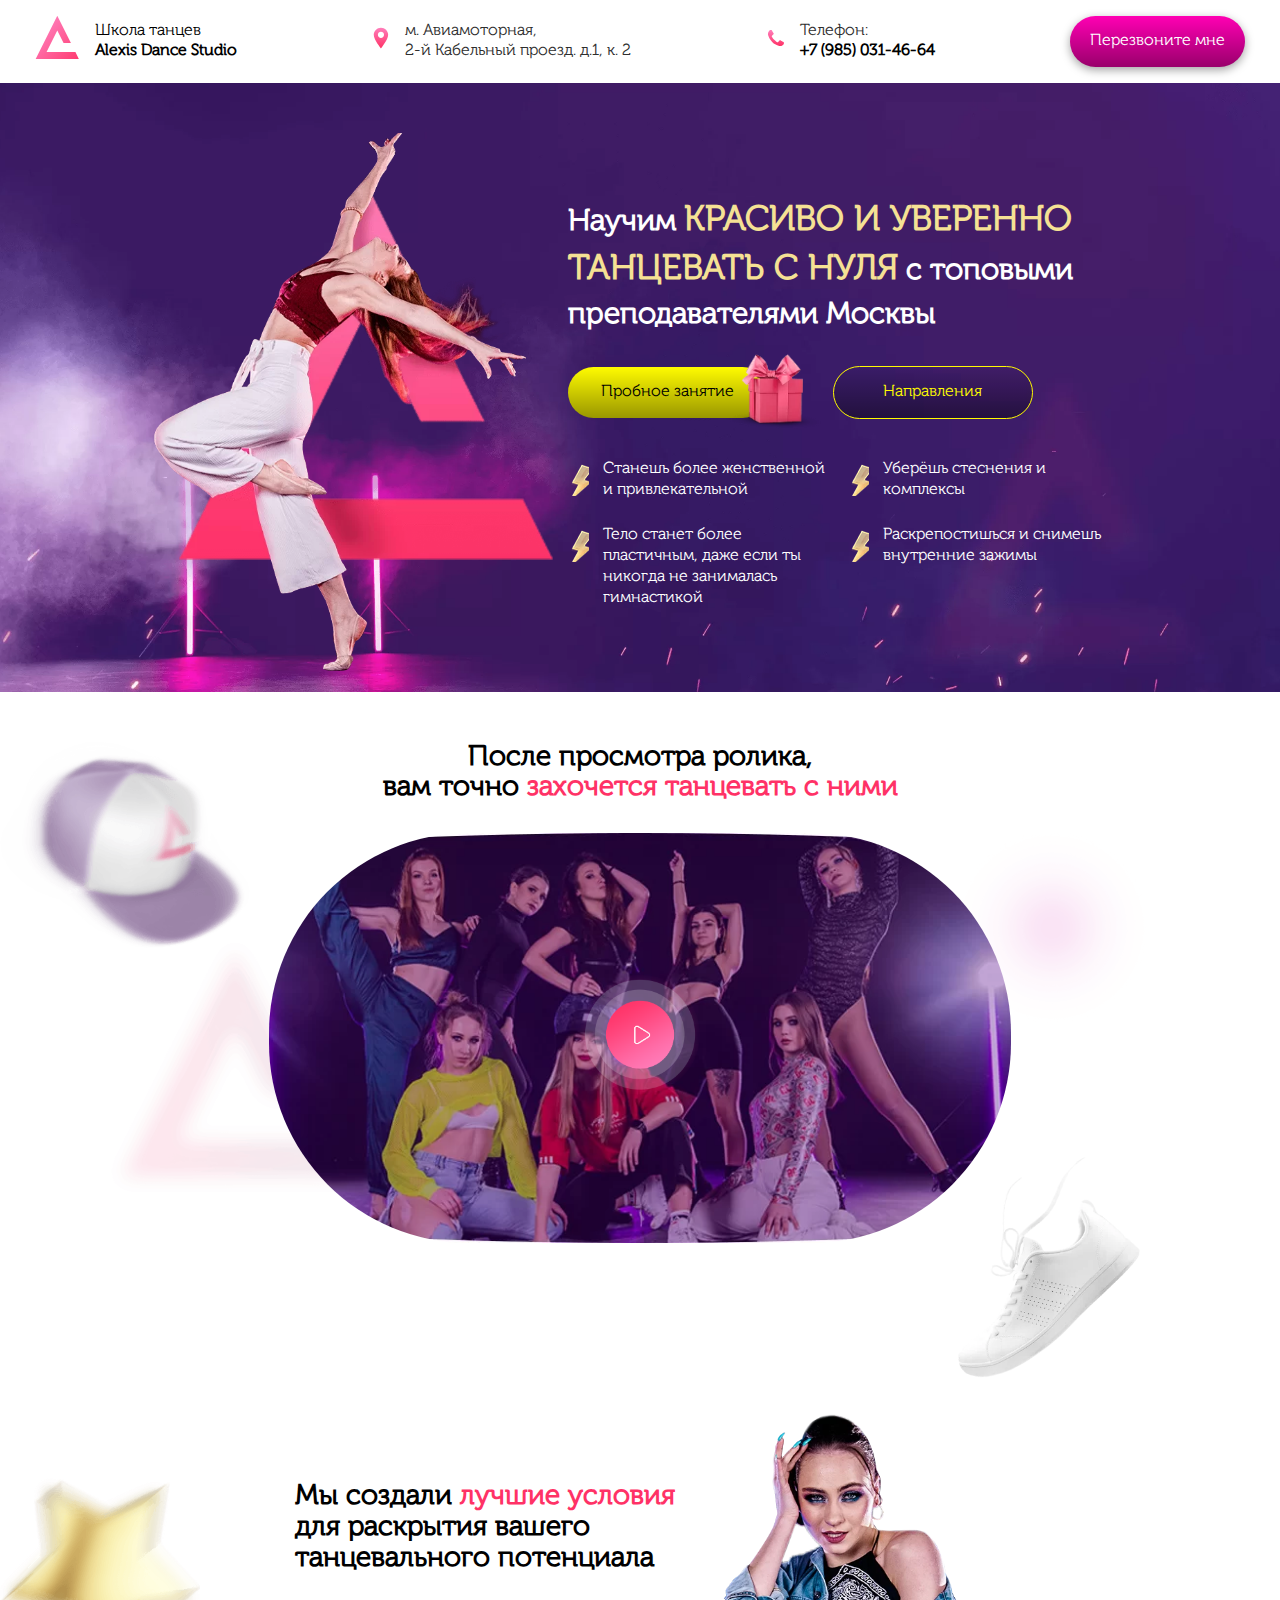
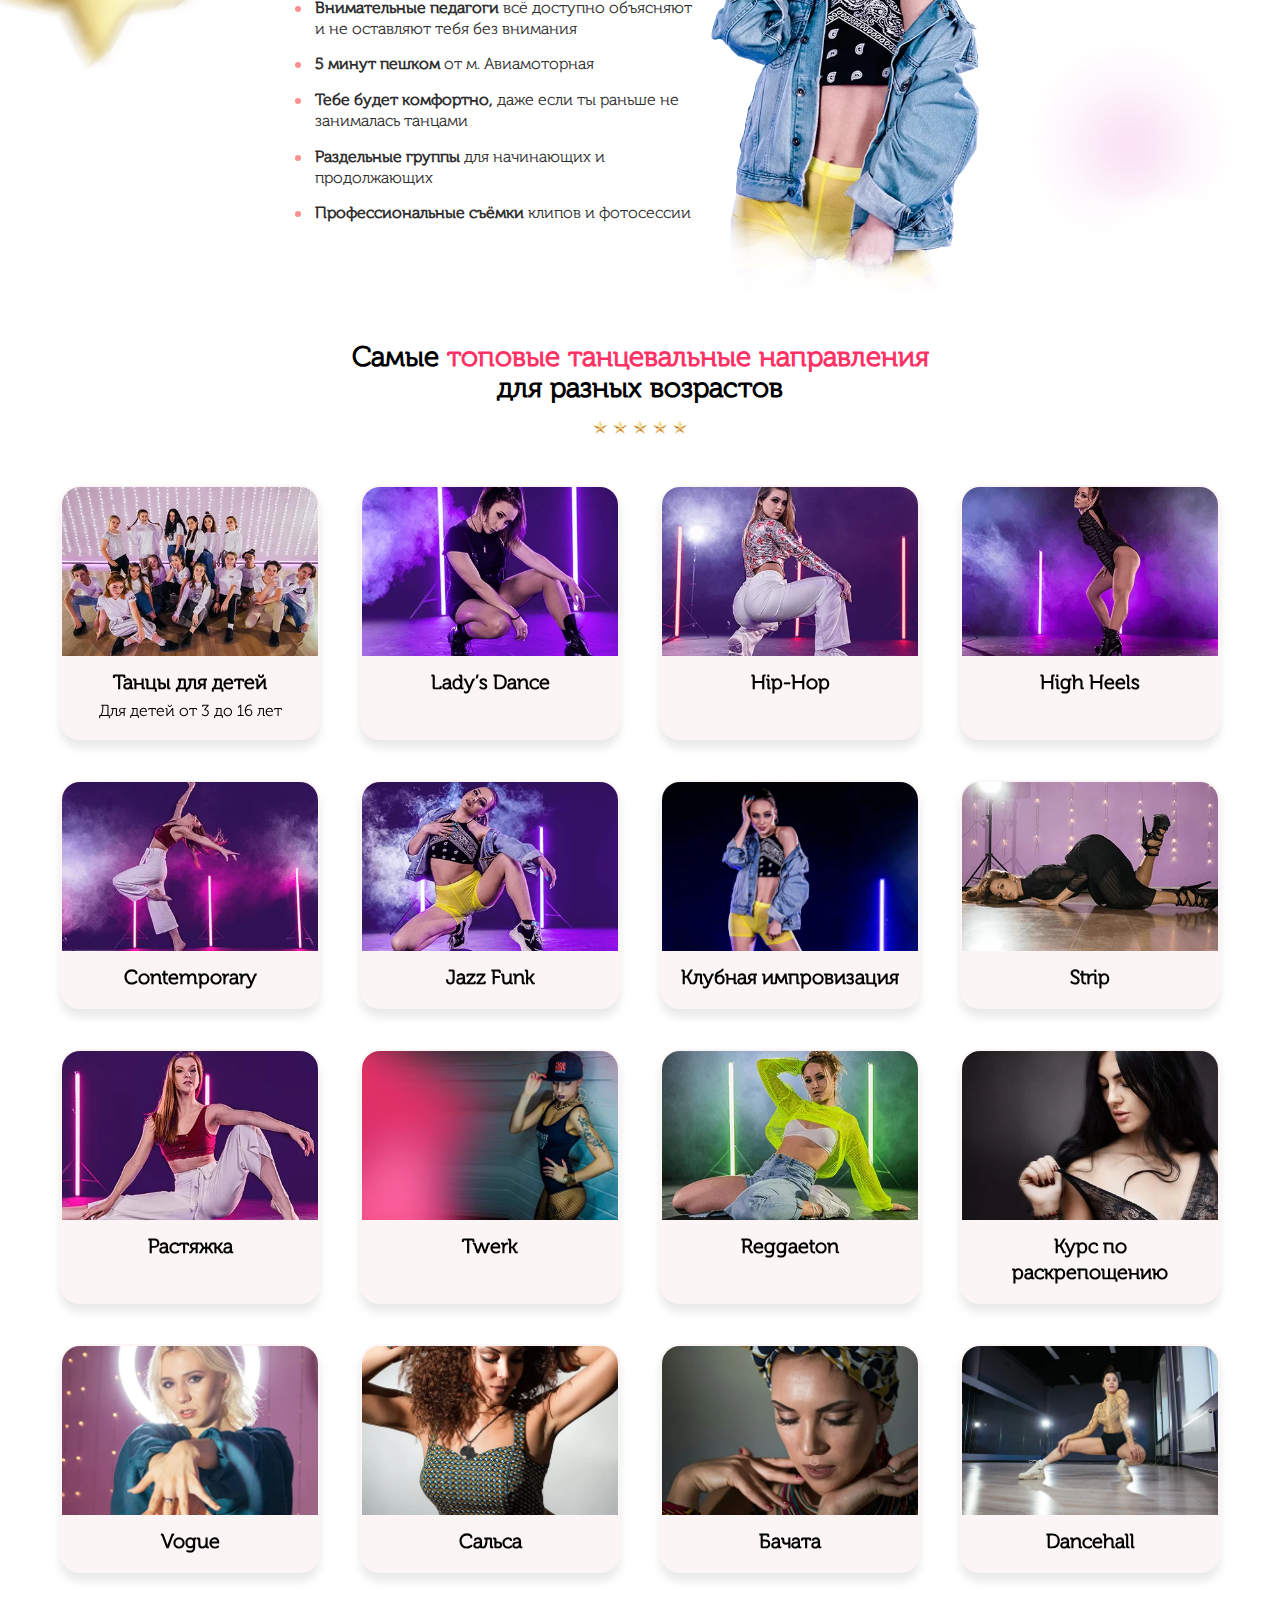
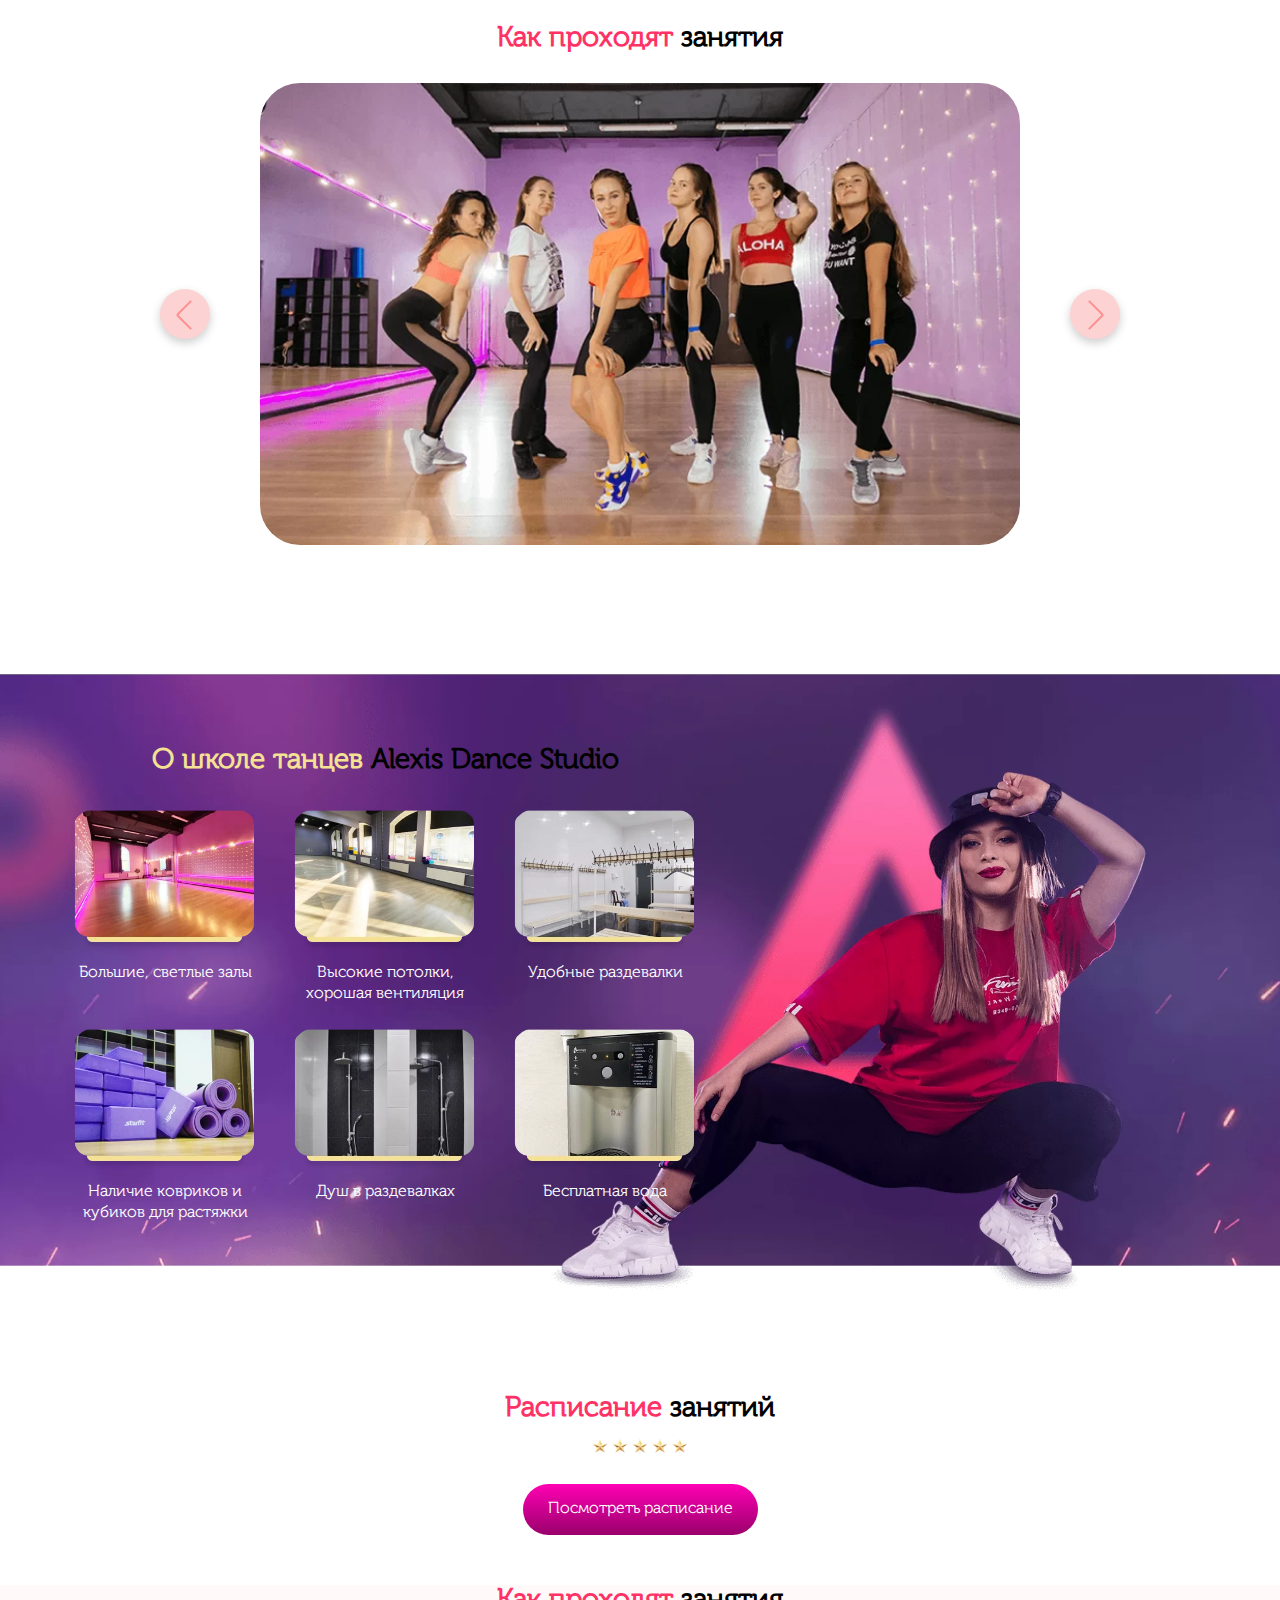
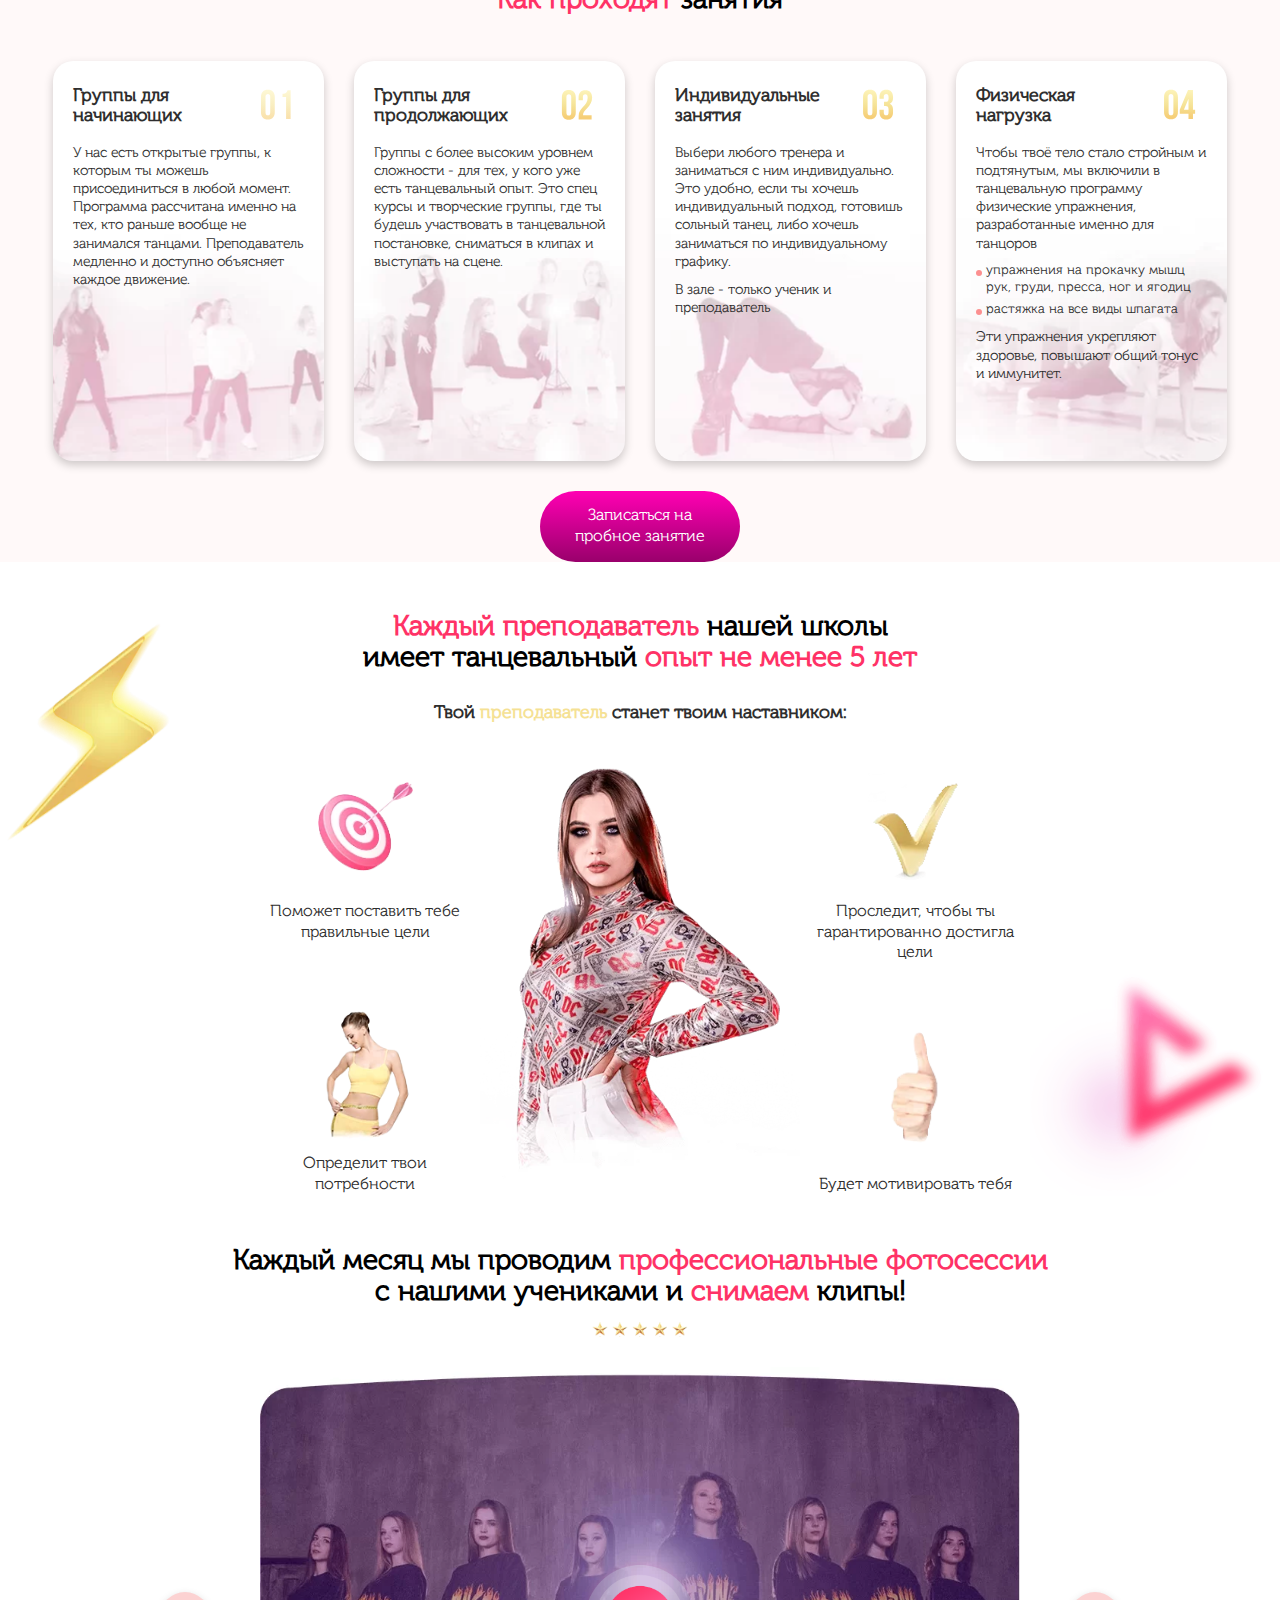
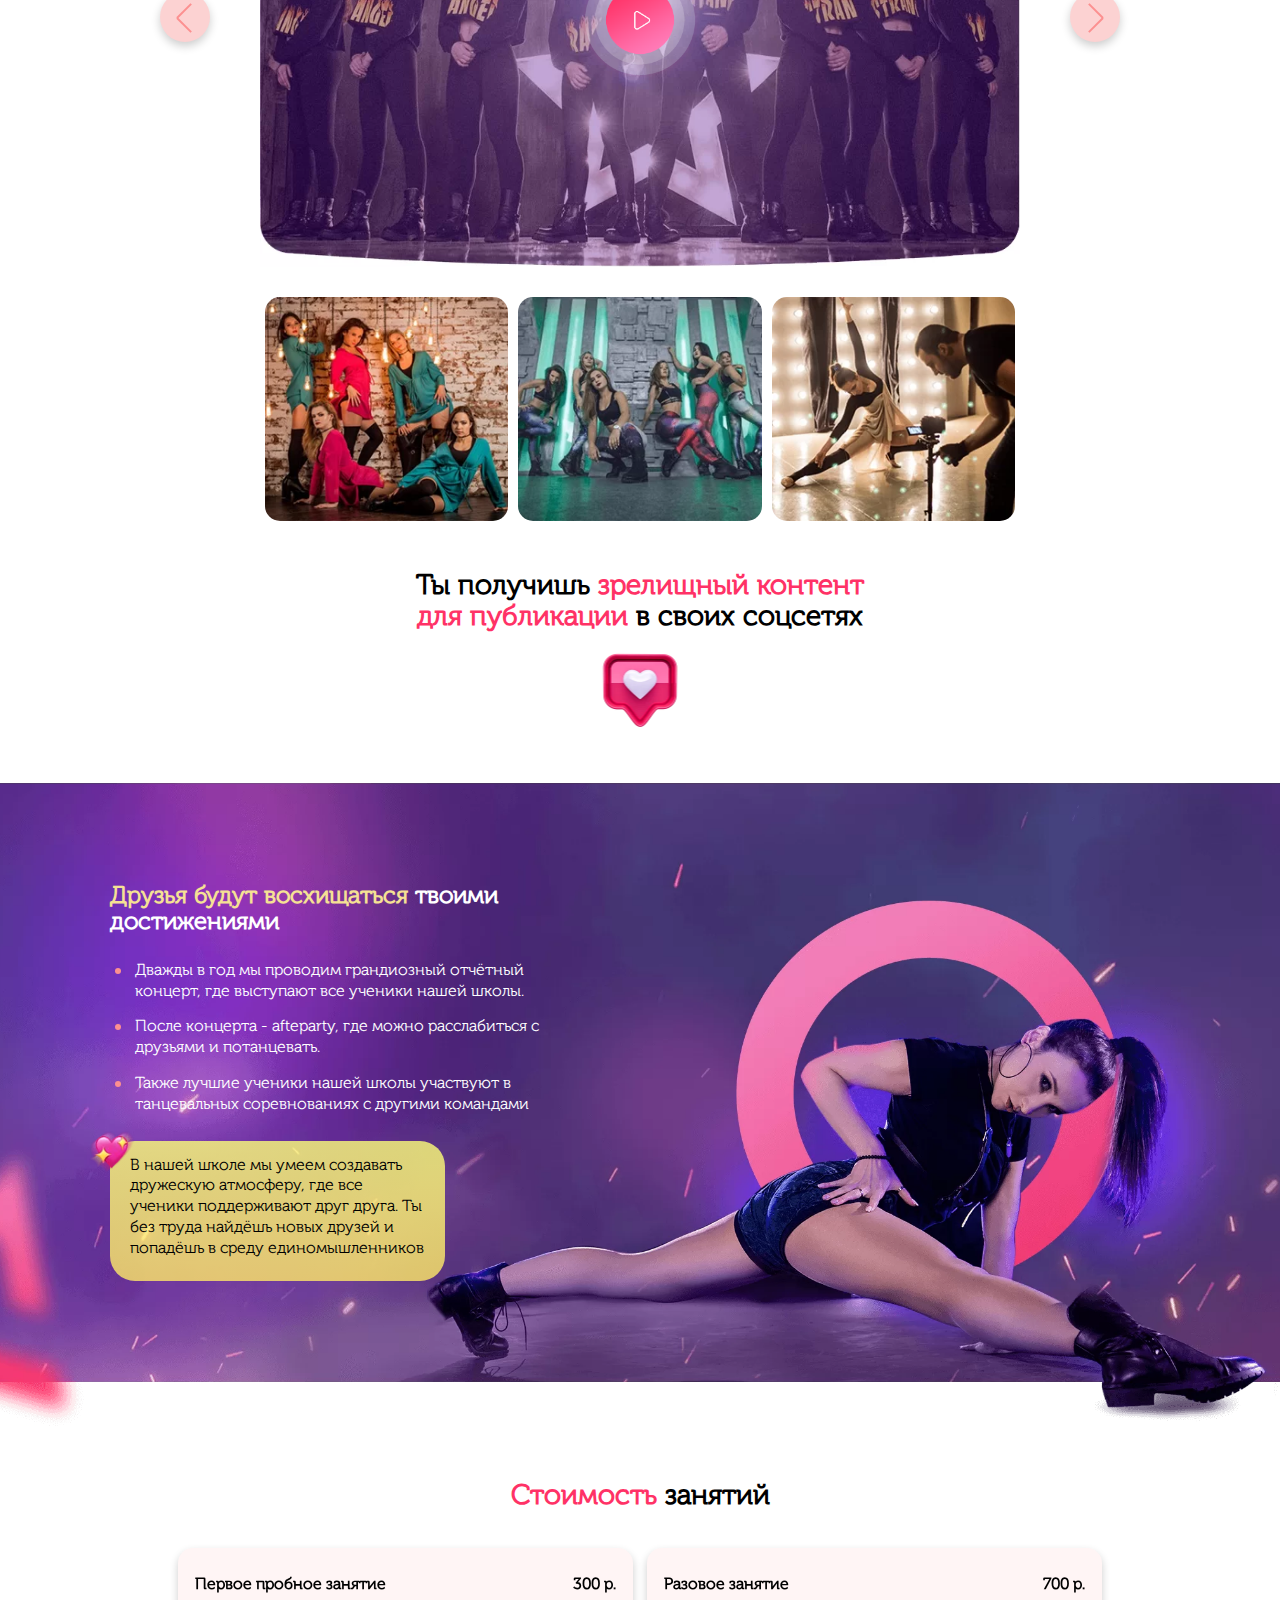
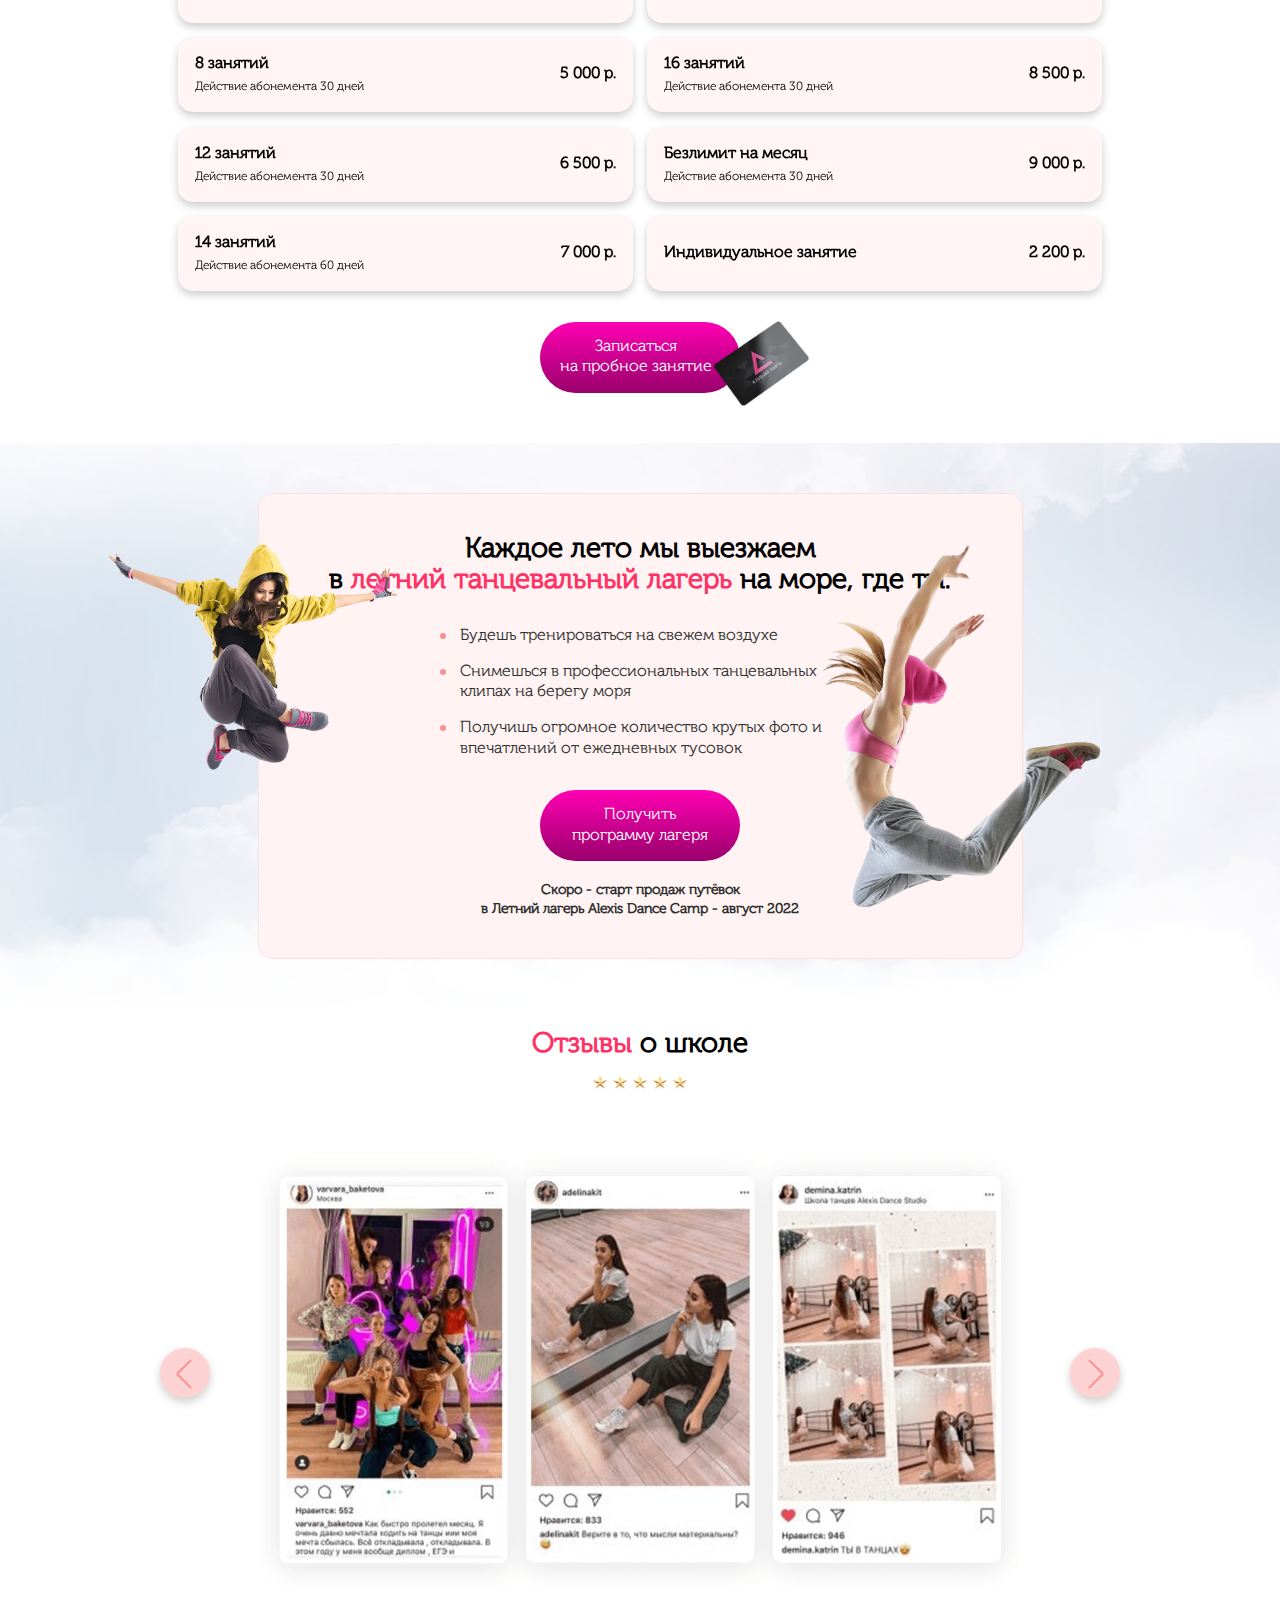
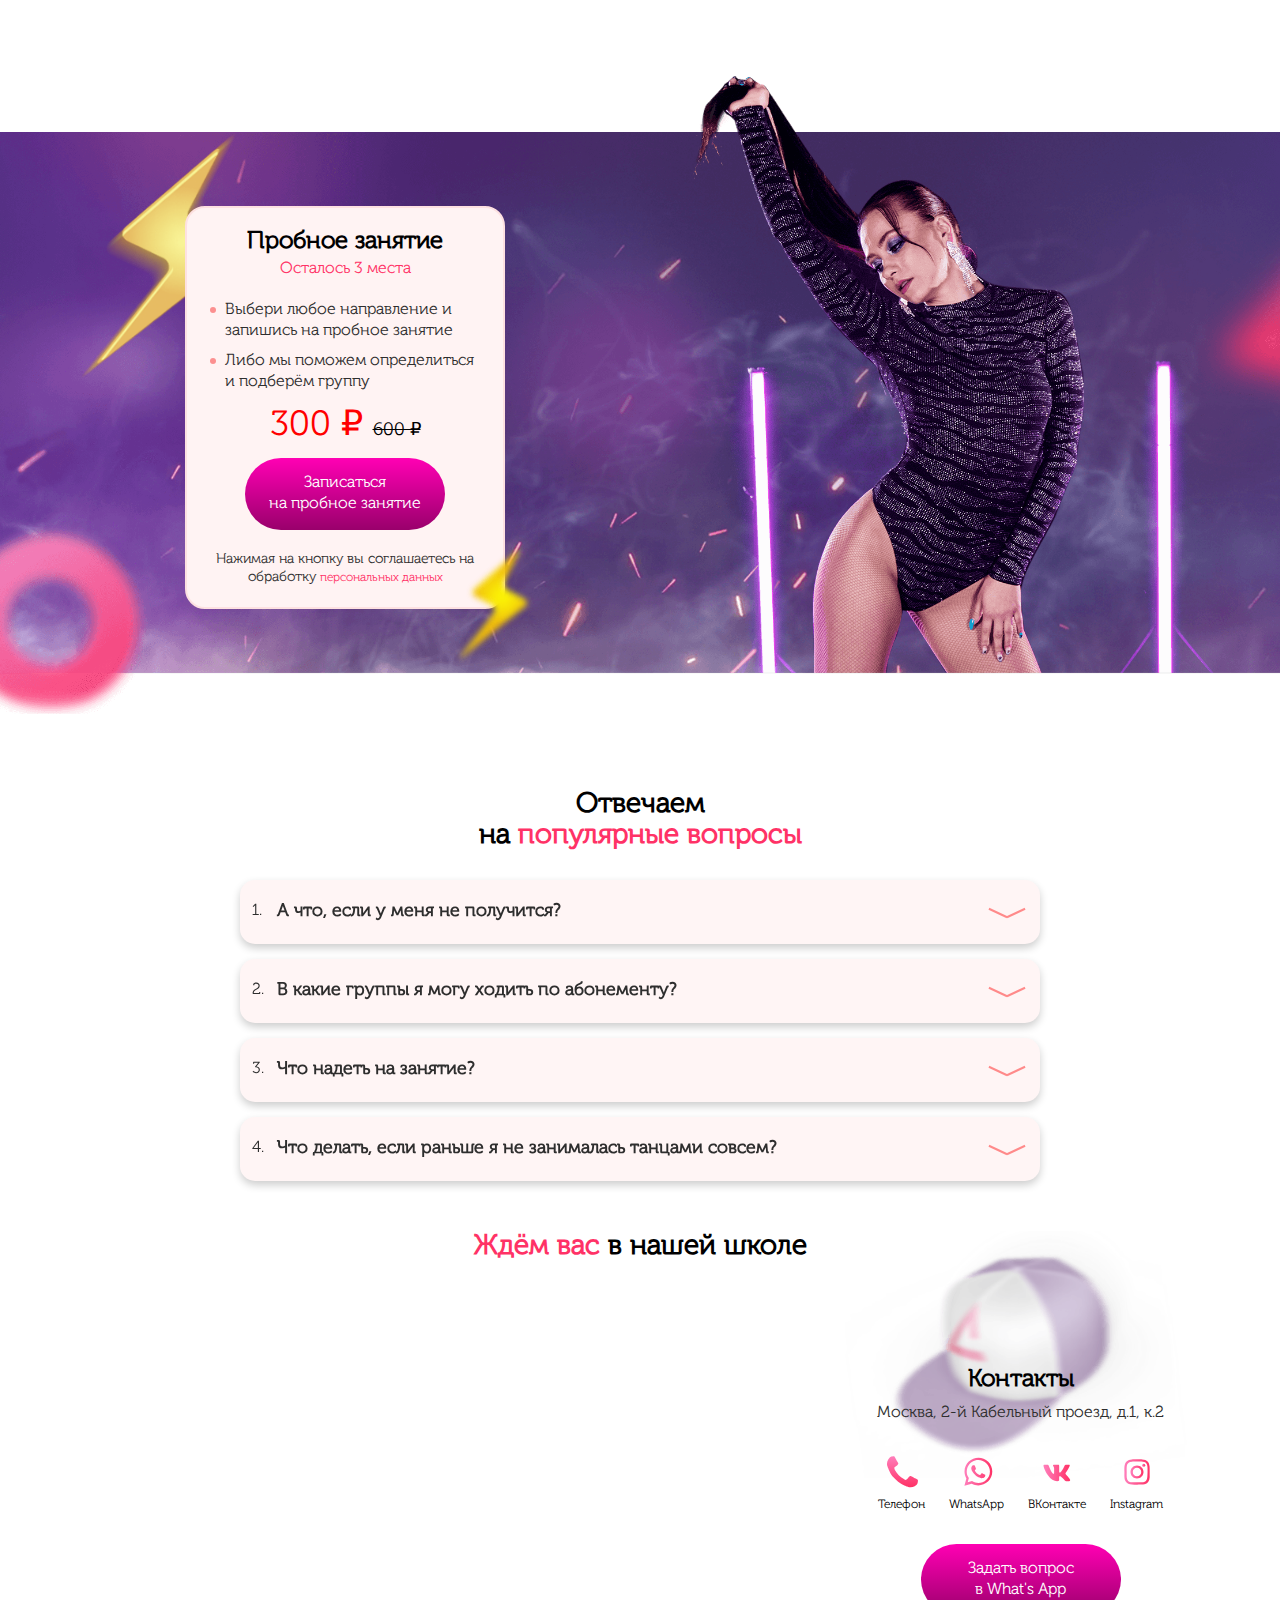
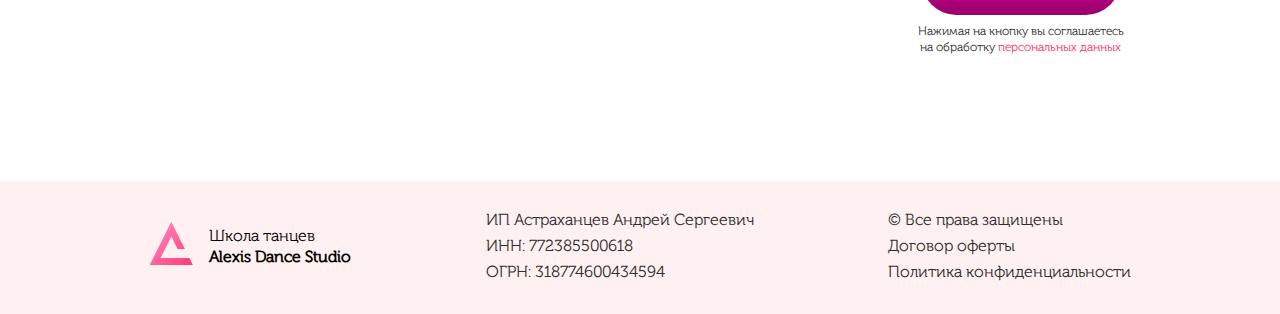
==== index.html @ 0169a761 "Add files via upload" ====
<!DOCTYPE html>
<html lang="ru">
<head>
    <meta charset="UTF-8">
    <meta http-equiv="X-UA-Compatible" content="IE=edge">
    <meta name="viewport" content="width=device-width, initial-scale=1.0">
    <link rel="stylesheet" href="css/reset.css">
    <link rel="stylesheet" href="css/slick.css">
    <link rel="stylesheet" href="css/style.css">
    <title>Школа танцев</title>
</head>
    <body>

        <div class="wrapper">

            <header class="header">
                <div class="container">
                    <div class="header__inner">

                        <div class="logo">
                            <a class="logo-link" href="#">
                                <div class="logo-images">
                                    <img src="images/svg/logo.svg" alt="logo">
                                </div>
                                <p class="logo-text">
                                    <span class="logo-dance">
                                        Школа танцев
                                    </span><br>
                                    <span class="logo-name">
                                        Alexis Dance Studio
                                    </span>
                                </p>
                            </a>
                        </div>

                        <div class="header__maps">
                            <a href="#popup-maps" class="header__maps-image">
                                <img src="images/svg/maps.svg" alt="maps">
                            </a>
                            <div class="header__maps-text">
                                <span>м. Авиамоторная,</span><br>
                                <span>2-й Кабельный проезд. д.1, к. 2</span>
                            </div>
                        </div>

                        <div class="header__phone">
                            <a class="header__phone-image" href="tel:+79850314664">
                                <img src="images/svg/phone.svg" alt="phone">
                            </a>
                            <div class="header__phone-text">
                                <span>Телефон:</span><br>
                                <a class="header__phone-link" href="tel:+79850314664">+7 (985) 031-46-64</a>
                            </div>
                        </div>

                        <div class="header__callback">
                            <a class="header__callback-link pink-btn btn" href="#feedback">Перезвоните мне</a>
                        </div>

                    </div>
                </div>
            </header>

            <main class="main">
                <div class="school-presentation" style="background-image: url(images/background/school-presentation_bg.webp);">
                    <div class="container">
                        <div class="school-presentation__inner">

                            <div class="school-presentation__image">
                                <img src="images/school-presentation/woman.webp" alt="woman">
                            </div>

                            <div class="school-presentation__info">

                                <p class="school-presentation__text">
                                    Научим <span class="text-yellow">КРАСИВО И УВЕРЕННО ТАНЦЕВАТЬ С НУЛЯ</span> c топовыми преподавателями Москвы
                                </p>

                                <div class="school-presentation__button">
                                    <a href="#feedback-classes" class="school-presentation__trial yellow-btn btn">
                                        Пробное занятие
                                        <img src="images/school-presentation/gift.webp" alt="">
                                    </a>
                                    <a href="#dance-directions" class="school-presentation__directions btn">
                                        Направления
                                    </a>
                                </div>

                                <ul class="school-presentation__list">
                                    <li class="school-presentation__item">
                                        Станешь более женственной и привлекательной
                                    </li>
                                    <li class="school-presentation__item">
                                        Уберёшь стеснения и комплексы
                                    </li>
                                    <li class="school-presentation__item">
                                        Тело станет более пластичным, даже если ты никогда не занималась гимнастикой
                                    </li>
                                    <li class="school-presentation__item">
                                        Раскрепостишься и снимешь внутренние зажимы
                                    </li>
                                </ul>

                            </div>

                        </div>
                    </div>
                </div>
                <section>
                        <div class="video-preview">
                                <div class="container">
                                    <h2 class="video-preview__title">
                                        После просмотра ролика,<br> вам точно <span class="text-pink">захочется танцевать с ними</span>
                                    </h2>
        
                                    <div class="video-preview__inner">
                                        <div class="video-preview__image">
                                            <img class="video-preview__bg" src="images/background/video-preview_bg.webp" alt="">
                                            <a class="video-preview__link" href="#video-preview">
                                                <img src="images/video-preview/preview-play.png" alt="">
                                            </a>
                                        </div>
                                    </div>
                                </div>

                        </div>
                    
                </section>
                <section>
                    <div class="better-conditions">
                        <div class="container">
                            <div class="better-conditions__inner">
                                <div class="better-conditions__info">
                                    <h2 class="better-conditions__title">
                                        Мы создали <span class="text-pink">лучшие условия</span> для раскрытия вашего танцевального потенциала
                                    </h2>
                                    <ul class="better-conditions__list">
                                        <li class="better-conditions__item list__item">
                                            <span class="better-conditions__span">Внимательные педагоги</span> всё доступно объясняют и не оставляют тебя без внимания
                                        </li>
                                        <li class="better-conditions__item list__item">
                                            <span class="better-conditions__span">5 минут пешком</span> от м. Авиамоторная
                                        </li>
                                        <li class="better-conditions__item list__item">
                                            <span class="better-conditions__span">Тебе будет комфортно,</span> даже если ты раньше не занималась танцами
                                        </li>
                                        <li class="better-conditions__item list__item">
                                            <span class="better-conditions__span">Раздельные группы</span> для начинающих и продолжающих
                                        </li>
                                        <li class="better-conditions__item list__item">
                                            <span class="better-conditions__span">Профессиональные съёмки</span> клипов и фотосессии
                                        </li>
                                    </ul>
                                </div>
                                <div class="better-conditions__image">
                                    <img src="images/better-conditions/Better-conditions_girl.webp" alt="">
                                </div>
                            </div>
                        </div>
                    </div>
                </section>
                <section>
                    <div class="container">
                        <div class="dance-directions" id="dance-directions">
                            <h2 class="dance-directions__title title-decor">
                                Самые <span class="text-pink">топовые танцевальные направления</span><br> для разных возрастов
                            </h2>
                            <div class="dance-directions__inner">

                                <div class="dance-directions__wrapper">
                                    <a href="#dance-kids" class="dance-directions__item">
                                        <div class="dance-directions__image">
                                            <img src="images/dance-directions/dance-directions_1.webp" alt="Girl">
                                        </div>
                                        <div class="dance-directions__info">
                                            <p class="dance-directions__text">
                                                Танцы для детей
                                            </p>
                                            <span class="dance-directions__span">
                                                Для детей от 3 до 16 лет
                                            </span>
                                        </div>
                                    </a>
                                </div>

                                <div class="dance-directions__wrapper">
                                    <a href="#lady-dance" class="dance-directions__item">
                                        <div class="dance-directions__image">
                                            <img src="images/dance-directions/dance-directions_2.webp" alt="Girl">
                                        </div>
                                        <div class="dance-directions__info">
                                            <p class="dance-directions__text">
                                                Lady’s Dance
                                            </p>
                                        </div>
                                    </a>
                                </div>

                                <div class="dance-directions__wrapper">
                                    <a href="#hip-hop" class="dance-directions__item">
                                        <div class="dance-directions__image">
                                            <img src="images/dance-directions/dance-directions_3.webp" alt="Girl">
                                        </div>
                                        <div class="dance-directions__info">
                                            <p class="dance-directions__text">
                                                Hip-Hop
                                            </p>
                                        </div>
                                    </a>
                                </div>

                                <div class="dance-directions__wrapper">
                                    <a href="#high-heels" class="dance-directions__item">
                                        <div class="dance-directions__image">
                                            <img src="images/dance-directions/dance-directions_4.webp" alt="Girl">
                                        </div>
                                        <div class="dance-directions__info">
                                            <p class="dance-directions__text">
                                                High Heels
                                            </p>
                                        </div>
                                    </a>
                                </div>

                                <div class="dance-directions__wrapper">
                                    <a href="#contemporary" class="dance-directions__item">
                                        <div class="dance-directions__image">
                                            <img src="images/dance-directions/dance-directions_5.webp" alt="Girl">
                                        </div>
                                        <div class="dance-directions__info">
                                            <p class="dance-directions__text">
                                                Contemporary
                                            </p>
                                        </div>
                                    </a>
                                </div>

                                <div class="dance-directions__wrapper">
                                    <a href="#jazz-funk" class="dance-directions__item">
                                        <div class="dance-directions__image">
                                            <img src="images/dance-directions/dance-directions_6.webp" alt="Girl">
                                        </div>
                                        <div class="dance-directions__info">
                                            <p class="dance-directions__text">
                                                Jazz Funk
                                            </p>
                                        </div>
                                    </a>
                                </div>

                                <div class="dance-directions__wrapper">
                                    <a href="#club-improvisation" class="dance-directions__item">
                                        <div class="dance-directions__image">
                                            <img src="images/dance-directions/dance-directions_7.webp" alt="Girl">
                                        </div>
                                        <div class="dance-directions__info">
                                            <p class="dance-directions__text">
                                                Клубная импровизация
                                            </p>
                                        </div>
                                    </a>
                                </div>

                                <div class="dance-directions__wrapper">
                                    <a href="#strip" class="dance-directions__item">
                                        <div class="dance-directions__image">
                                            <img src="images/dance-directions/dance-directions_8.webp" alt="Girl">
                                        </div>
                                        <div class="dance-directions__info">
                                            <p class="dance-directions__text">
                                                Strip
                                            </p>
                                        </div>
                                    </a>
                                </div>

                                <div class="dance-directions__wrapper">
                                    <a href="#stretching" class="dance-directions__item">
                                        <div class="dance-directions__image">
                                            <img src="images/dance-directions/dance-directions_9.webp" alt="Girl">
                                        </div>
                                        <div class="dance-directions__info">
                                            <p class="dance-directions__text">
                                                Растяжка
                                            </p>
                                        </div>
                                    </a>
                                </div>

                                <div class="dance-directions__wrapper">
                                    <a href="#twerk" class="dance-directions__item">
                                        <div class="dance-directions__image">
                                            <img src="images/dance-directions/dance-directions_10.webp" alt="Girl">
                                        </div>
                                        <div class="dance-directions__info">
                                            <p class="dance-directions__text">
                                                Twerk
                                            </p>
                                        </div>
                                    </a>
                                </div>

                                <div class="dance-directions__wrapper">
                                    <a href="#reggaeton" class="dance-directions__item">
                                        <div class="dance-directions__image">
                                            <img src="images/dance-directions/dance-directions_11.webp" alt="Girl">
                                        </div>
                                        <div class="dance-directions__info">
                                            <p class="dance-directions__text">
                                                Reggaeton
                                            </p>
                                        </div>
                                    </a>
                                </div>

                                <div class="dance-directions__wrapper">
                                    <a href="#emancipation" class="dance-directions__item">
                                        <div class="dance-directions__image">
                                            <img src="images/dance-directions/dance-directions_12.webp" alt="Girl">
                                        </div>
                                        <div class="dance-directions__info">
                                            <p class="dance-directions__text">
                                                Курс по раскрепощению
                                            </p>
                                        </div>
                                    </a>
                                </div>

                                <div class="dance-directions__wrapper">
                                    <a href="#vogue" class="dance-directions__item">
                                        <div class="dance-directions__image">
                                            <img src="images/dance-directions/dance-directions_13.webp" alt="Girl">
                                        </div>
                                        <div class="dance-directions__info">
                                            <p class="dance-directions__text">
                                                Vogue
                                            </p>
                                        </div>
                                    </a>
                                </div>

                                <div class="dance-directions__wrapper">
                                    <a href="#salsa" class="dance-directions__item">
                                        <div class="dance-directions__image">
                                            <img src="images/dance-directions/dance-directions_14.webp" alt="Girl">
                                        </div>
                                        <div class="dance-directions__info">
                                            <p class="dance-directions__text">
                                                Сальса
                                            </p>
                                        </div>
                                    </a>
                                </div>

                                <div class="dance-directions__wrapper">
                                    <a href="#bachata" class="dance-directions__item">
                                        <div class="dance-directions__image">
                                            <img src="images/dance-directions/dance-directions_15.webp" alt="Girl">
                                        </div>
                                        <div class="dance-directions__info">
                                            <p class="dance-directions__text">
                                                Бачата
                                            </p>
                                        </div>
                                    </a>
                                </div>

                                <div class="dance-directions__wrapper">
                                    <a href="#dancehall" class="dance-directions__item">
                                        <div class="dance-directions__image">
                                            <img src="images/dance-directions/dance-directions_16.webp" alt="Girl">
                                        </div>
                                        <div class="dance-directions__info">
                                            <p class="dance-directions__text">
                                                Dancehall
                                            </p>
                                        </div>
                                    </a>
                                </div>

                            </div>
                        </div>
                    </div>
                </section>
                <section>
                    <div class="container">
                        <div class="classes">
                            <h2 class="classes__title">
                                <span class="text-pink">Как проходят</span> занятия
                            </h2>
                            <div class="classes__inner">
                                <div class="classes__slider">

                                    <div class="classes__image">
                                        <img src="images/classes/classes-1.webp" alt="Girls">
                                    </div>

                                    <div class="classes__image">
                                        <img src="images/classes/classes-2.webp" alt="Girls">
                                    </div>

                                    <div class="classes__image">
                                        <img src="images/classes/classes-3.webp" alt="Girls">
                                    </div>

                                    <div class="classes__image">
                                        <img src="images/classes/classes-4.webp" alt="Girls">
                                    </div>

                                    <div class="classes__image">
                                        <img src="images/classes/classes-5.webp" alt="Girls">
                                    </div>

                                    <div class="classes__image">
                                        <img src="images/classes/classes-6.webp" alt="Girls">
                                    </div>

                                    <div class="classes__image">
                                        <img src="images/classes/classes-7.webp" alt="Girls">
                                    </div>

                                    <div class="classes__image">
                                        <img src="images/classes/classes-8.png" alt="Girls">
                                    </div>

                                    <div class="classes__image">
                                        <img src="images/classes/classes-9.webp" alt="Girls">
                                    </div>

                                </div>
                            </div>
                        </div>
                    </div>
                </section>
                <section>
                    <div class="about-school">
                        <div class="container">
                            <div class="about-wrapper">
                                <div class="about-school__wrapper">
                                    <h2 class="about-school__title">
                                        <span class="text-yellow">О школе танцев</span> Alexis Dance Studio
                                    </h2>
                                    <div class="about-school__inner">
    
                                        <div class="about-school__container">
                                            <div class="about-school__item">
    
                                                <div class="about-school__image">
                                                    <img src="images/about-school/about-school_1.webp" alt="school">
                                                </div>
        
                                                <div class="about-school__info">
                                                    <p class="about-school__text">
                                                        Большие, светлые залы
                                                    </p>
                                                </div>
        
                                            </div>
                                        </div>
                                        
                                        <div class="about-school__container">
                                            <div class="about-school__item">
    
                                                <div class="about-school__image">
                                                    <img src="images/about-school/about-school_2.webp" alt="school">
                                                </div>
        
                                                <div class="about-school__info">
                                                    <p class="about-school__text">
                                                        Высокие потолки, хорошая вентиляция
                                                    </p>
                                                </div>
        
                                            </div>
                                        </div>
    
                                        <div class="about-school__container">
                                            <div class="about-school__item">
    
                                                <div class="about-school__image">
                                                    <img src="images/about-school/about-school_3.webp" alt="school">
                                                </div>
        
                                                <div class="about-school__info">
                                                    <p class="about-school__text">
                                                        Удобные раздевалки
                                                    </p>
                                                </div>
        
                                            </div>
                                        </div>
    
                                        <div class="about-school__container">
                                            <div class="about-school__item">
    
                                                <div class="about-school__image">
                                                    <img src="images/about-school/about-school_4.webp" alt="school">
                                                </div>
        
                                                <div class="about-school__info">
                                                    <p class="about-school__text">
                                                         Наличие ковриков и кубиков для растяжки
                                                    </p>
                                                </div>
        
                                            </div>
                                        </div>
    
                                        <div class="about-school__container">
                                            <div class="about-school__item">
    
                                                <div class="about-school__image">
                                                    <img src="images/about-school/about-school_5.webp" alt="school">
                                                </div>
        
                                                <div class="about-school__info">
                                                    <p class="about-school__text">
                                                        Душ в раздевалках
                                                    </p>
                                                </div>
        
                                            </div>
                                        </div>
    
                                        <div class="about-school__container">
                                            <div class="about-school__item">
    
                                                <div class="about-school__image">
                                                    <img src="images/about-school/about-school_6.webp" alt="school">
                                                </div>
        
                                                <div class="about-school__info">
                                                    <p class="about-school__text">
                                                        Бесплатная вода
                                                    </p>
                                                </div>
        
                                            </div>
                                        </div>
    
                                    </div>
                                </div>
                            </div>
                        </div>
                    </div>
                </section>
                <section>
                    <div class="timetable-classes">
                        <div class="container">
                            <h2 class="timetable-classes__title title-decor">
                                <span class="text-pink">Расписание</span> занятий
                            </h2>
                            <a class="timetable-classes__link pink-btn btn">
                                Посмотреть расписание
                            </a>
                        </div>
                    </div>
                </section>
                <section>
                    <div class="pass-classes">
                        <div class="container">
                            <h2 class="pass-classes__title">
                                <span class="text-pink">Как проходят</span> занятия
                            </h2>
                            <div class="pass-classes__inner">

                                <div class="pass-classes__wrapper">
                                    <div class="pass-classes__item" style="background-image: url(images/pass-classes/pass-classes_1.webp);">
                                        <div class="pass-classes__info">
                                            <div class="pass-classes__header">
                                                <h4 class="pass-classes__heading">
                                                    Группы для начинающих
                                                </h4>
                                                <div class="pass-classes__image">
                                                    <img src="images/pass-classes/pass-classes_number-1.svg" alt="">
                                                </div>
                                            </div>
                                            <p class="pass-classes__text">
                                                У нас есть открытые группы,
                                                к которым ты можешь присоединиться в любой момент. Программа рассчитана именно на тех, кто раньше вообще не занимался танцами. Преподаватель медленно и доступно объясняет каждое движение.
                                            </p>
                                        </div>
                                    </div>
                                </div>

                                <div class="pass-classes__wrapper">
                                    <div class="pass-classes__item" style="background-image: url(images/pass-classes/pass-classes_2.webp);">
                                        <div class="pass-classes__info">
                                            <div class="pass-classes__header">
                                                <h4 class="pass-classes__heading">
                                                    Группы для продолжающих
                                                </h4>
                                                <div class="pass-classes__image">
                                                    <img src="images/pass-classes/pass-classes_number-2.svg" alt="">
                                                </div>
                                            </div>
                                            <p class="pass-classes__text">
                                                Группы с более высоким уровнем сложности - для тех, у кого уже есть танцевальный опыт. Это спец курсы и творческие группы,
                                                где ты будешь участвовать
                                                в танцевальной постановке, сниматься в клипах и выступать на сцене.
                                            </p>
                                        </div>
                                    </div>
                                </div>

                                <div class="pass-classes__wrapper">
                                    <div class="pass-classes__item" style="background-image: url(images/pass-classes/pass-classes_3.webp);">
                                        <div class="pass-classes__info">
                                            <div class="pass-classes__header">
                                                <h4 class="pass-classes__heading">
                                                    Индивидуальные занятия
                                                </h4>
                                                <div class="pass-classes__image">
                                                    <img src="images/pass-classes/pass-classes_number-3.svg" alt="">
                                                </div>
                                            </div>
                                            <p class="pass-classes__text classes__text">
                                                Выбери любого тренера и заниматься с ним индивидуально. Это удобно, если ты хочешь индивидуальный подход,
                                                готовишь сольный танец, либо хочешь заниматься по индивидуальному графику.
                                            </p>
                                            <p class="pass-classes__text">
                                                В зале - только ученик и преподаватель
                                            </p>
                                        </div>
                                    </div>
                                </div>

                                <div class="pass-classes__wrapper">
                                    <div class="pass-classes__item" style="background-image: url(images/pass-classes/pass-classes_4.webp);">
                                        <div class="pass-classes__info">
                                            <div class="pass-classes__header">
                                                <h4 class="pass-classes__heading">
                                                    Физическая нагрузка
                                                </h4>
                                                <div class="pass-classes__image">
                                                    <img src="images/pass-classes/pass-classes_number-4.svg" alt="">
                                                </div>
                                            </div>
                                            <p class="pass-classes__text">
                                                Чтобы твоё тело стало стройным и подтянутым, мы включили в танцевальную программу физические упражнения, разработанные именно для танцоров
                                            </p>
                                            <ul class="pass-classes__list">
                                                <li class="pass-classes__list-item list__item">
                                                    упражнения на прокачку мышц рук, груди, пресса, ног и ягодиц
                                                </li>
                                                <li class="pass-classes__list-item list__item">
                                                    растяжка на все виды шпагата
                                                </li>
                                            </ul>
                                            <p class="pass-classes__text">
                                                Эти упражнения укрепляют здоровье, повышают общий тонус и иммунитет.
                                            </p>
                                        </div>
                                    </div>
                                </div>
                                
                            </div>
                            <a href="#feedback-classes" class="pass-classes__link pink-btn btn">
                                Записаться на пробное занятие
                            </a>
                        </div>
                    </div>
                </section>
                <section>
                    <div class="school-teacher">
                        <div class="container">
                            <h2 class="school-teacher__title">
                                <span class="text-pink">Каждый преподаватель</span> нашей школы <br> имеет танцевальный <span class="text-pink">опыт не менее 5 лет</span>
                            </h2>
                            <h4 class="school-teacher__subtitle">
                                Твой <span class="text-yellow">преподаватель</span> станет твоим наставником:
                            </h4>
                            <div class="school-teacher__inner">

                                <ul class="school-teacher__list">

                                    <li class="school-teacher__item">
                                        <div class="school-teacher__item-image">
                                            <img src="images/school-teacher/school-teacher_1.webp" alt="purpose">
                                        </div>
                                        <p class="school-teacher__text">
                                            Поможет поставить тебе правильные цели
                                        </p>
                                    </li>

                                    <li class="school-teacher__item">
                                        <div class="school-teacher__item-image">
                                            <img src="images/school-teacher/school-teacher_2.png" alt="lady">
                                        </div>
                                        <p class="school-teacher__text">
                                            Определит твои потребности
                                        </p>
                                    </li>

                                </ul>

                                <div class="school-teacher__image">
                                    <img src="images/school-teacher/school-teacher_girl.webp" alt="girl">
                                </div>

                                <ul class="school-teacher__list">

                                    <li class="school-teacher__item">
                                        <div class="school-teacher__item-image">
                                            <img src="images/school-teacher/school-teacher_3.webp" alt="check">
                                        </div>
                                        <p class="school-teacher__text">
                                            Проследит, чтобы ты гарантированно достигла цели
                                        </p>
                                    </li>

                                    <li class="school-teacher__item">
                                        <div class="school-teacher__item-image">
                                            <img src="images/school-teacher/school-teacher_4.png" alt="hand">
                                        </div>
                                        <p class="school-teacher__text">
                                            Будет мотивировать тебя
                                        </p>
                                    </li>

                                </ul>

                            </div>
                        </div>
                    </div>
                </section>
                <section>
                    <div class="photoshoot">
                        <div class="container">
                            <h2 class="photoshoot__title title-decor">
                                Каждый месяц мы проводим <span class="text-pink">профессиональные фотосессии</span><br> с нашими учениками и <span class="text-pink">снимаем</span> клипы!
                            </h2>
                            <div class="photoshoot__inner">
                                <div class="photoshoot__slider">

                                    <div class="photoshoot__item container-show">
                                        <div class="photoshoot__image">
                                            <img class="photoshoot__image-bg" src="images/photoshoot/photoshoot_1.webp" alt="">
                                            <a class="video-preview__link">
                                                <img src="images/video-preview/preview-play.png" alt="">
                                            </a>
                                        </div>
                                        <div class="photoshoot__video-youtube">
                                            <iframe src="https://www.youtube.com/embed/5HeX6sXwdek" title="YouTube video player" allow="accelerometer; autoplay; clipboard-write; encrypted-media; gyroscope; picture-in-picture" allowfullscreen></iframe>
                                        </div>
                                    </div>

                                    <div class="photoshoot__item container-show">
                                        <div class="photoshoot__image">
                                            <img class="photoshoot__image-bg" src="images/photoshoot/photoshoot_2.webp" alt="">
                                            <a class="video-preview__link">
                                                <img src="images/video-preview/preview-play.png" alt="">
                                            </a>
                                        </div>
                                        <div class="photoshoot__video-youtube">
                                            <iframe src="https://www.youtube.com/embed/OUCXVprbo3A" title="YouTube video player" allow="accelerometer; autoplay; clipboard-write; encrypted-media; gyroscope; picture-in-picture" allowfullscreen></iframe>
                                        </div>
                                    </div>

                                    <div class="photoshoot__item container-show">
                                        <div class="photoshoot__image">
                                            <img class="photoshoot__image-bg" src="images/photoshoot/photoshoot_3.webp" alt="">
                                            <a class="video-preview__link">
                                                <img src="images/video-preview/preview-play.png" alt="">
                                            </a>
                                        </div>
                                        <div class="photoshoot__video-youtube">
                                            <iframe src="https://www.youtube.com/embed/kEgPzLlNazY" title="YouTube video player" allow="accelerometer; autoplay; clipboard-write; encrypted-media; gyroscope; picture-in-picture" allowfullscreen></iframe>
                                        </div>
                                    </div>


                                </div>
                                <div class="photoshoot__row-images">

                                    <div class="photoshoot__item-image">
                                        <img src="images/photoshoot/photoshoot_image-1.webp" alt="">
                                    </div>

                                    <div class="photoshoot__item-image">
                                        <img src="images/photoshoot/photoshoot_image-2.webp" alt="">
                                    </div>

                                    <div class="photoshoot__item-image">
                                        <img src="images/photoshoot/photoshoot_image-3.webp" alt="">
                                    </div>

                                </div>
                            </div>
                        </div>
                    </div>
                </section>
                <section>
                    <div class="publication-content">
                        <h2 class="publication-content__title title-decor">
                            Ты получишь <span class="text-pink">зрелищный контент<br> для публикации</span> в своих соцсетях
                        </h2>
                        <div class="publication-content__wrapper">
                            <div class="container">
                                <div class="publication-content__inner">
                                    <h3 class="publication-content__heading">
                                        <span class="text-yellow">Друзья будут восхищаться</span> твоими достижениями
                                    </h3>
                                    <ul class="publication-content__list">
                                        <li class="publication-content__item list__item">
                                            Дважды в год мы проводим грандиозный отчётный концерт, где выступают все ученики нашей школы.
                                        </li>
                                        <li class="publication-content__item list__item">
                                            После концерта - afteparty, где можно расслабиться с друзьями и потанцевать.
                                        </li>
                                        <li class="publication-content__item list__item">
                                            Также лучшие ученики нашей школы участвуют в танцевальных соревнованиях
                                            с другими командами
                                        </li>
                                    </ul>
                                    <div class="publication-content__info" style="background: linear-gradient(rgba(253, 255, 121, 0.8), rgba(255, 232, 104, 0.8));">
                                        <p class="publication-content__info-text">
                                            В нашей школе мы умеем создавать дружескую атмосферу, где все ученики поддерживают друг друга.
                                            Ты без труда найдёшь новых друзей и попадёшь в среду единомышленников
                                        </p>
                                    </div>
                                </div>
                            </div>
                        </div>
                    </div>
                </section>
                <section>
                    <div class="cost-classes">
                        <div class="container">
                            <h2 class="cost-classes__title">
                                <span class="text-pink">Стоимость</span> занятий
                            </h2>
                            <div class="cost-classes__inner">

                                <a href="#feedback__trial-lesson" class="cost-classes__link item-hover">
                                    <p class="cost-classes__text">
                                        Первое пробное занятие
                                    </p>
                                    <p class="cost-classes__text">
                                        300 р.
                                    </p>
                                </a>

                                <a href="#one-time_lesson" class="cost-classes__link item-hover">
                                    <p class="cost-classes__text">
                                        Разовое занятие
                                    </p>
                                    <p class="cost-classes__text">
                                        700 р.
                                    </p>
                                </a>

                                <a href="#feedback__eight-lessons" class="cost-classes__link item-hover">
                                    <p class="cost-classes__text">
                                        8 занятий
                                        <span class="cost-classes__subscription">
                                            Действие абонемента 30 дней
                                        </span>
                                    </p>
                                    <p class="cost-classes__text">
                                        5 000 р.
                                    </p>
                                </a>

                                <a href="#feedback__sixteen-classes" class="cost-classes__link item-hover">
                                    <p class="cost-classes__text">
                                        16 занятий
                                        <span class="cost-classes__subscription">
                                            Действие абонемента 30 дней
                                        </span>
                                    </p>
                                    <p class="cost-classes__text">
                                        8 500 р.
                                    </p>
                                </a>

                                <a href="#feedback__twelve-classes" class="cost-classes__link item-hover">
                                    <p class="cost-classes__text">
                                        12 занятий
                                        <span class="cost-classes__subscription">
                                            Действие абонемента 30 дней
                                        </span>
                                    </p>
                                    <p class="cost-classes__text">
                                        6 500 р.
                                    </p>
                                </a>

                                <a href="#feedback__unlimited-classes" class="cost-classes__link item-hover">
                                    <p class="cost-classes__text">
                                        Безлимит на месяц
                                        <span class="cost-classes__subscription">
                                            Действие абонемента 30 дней
                                        </span>
                                    </p>
                                    <p class="cost-classes__text">
                                        9 000 р.
                                    </p>
                                </a>

                                <a href="#feedback__fourteen-classes" class="cost-classes__link item-hover">
                                    <p class="cost-classes__text">
                                        14 занятий
                                        <span class="cost-classes__subscription">
                                            Действие абонемента 60 дней
                                        </span>
                                    </p>
                                    <p class="cost-classes__text">
                                        7 000 р.
                                    </p>
                                </a>

                                <a href="#feedback__individual-lesson" class="cost-classes__link item-hover">
                                    <p class="cost-classes__text">
                                        Индивидуальное занятие
                                    </p>
                                    <p class="cost-classes__text">
                                        2 200 р.
                                    </p>
                                </a>

                            </div>
                            <a href="#feedback-classes" class="cost-classes__btn pink-btn btn">
                                Записаться<br> на пробное занятие
                                <div class="cost-classes__image">
                                    <img src="images/cost-classes/cost-classes_card.webp" alt="card">
                                </div>
                            </a>
                        </div>
                    </div>
                </section>
                <section>
                    <div class="dance-camp">
                        <div class="container">
                            <div class="dance-camp__wrapper">
                                <div class="dance-camp__inner">
                                    <h2 class="dance-camp__title">
                                        Каждое лето мы выезжаем<br> в <span class="text-pink">летний танцевальный лагерь</span> на море, где ты:
                                    </h2>
                                    <ul class="dance-camp__list">
                                        <li class="dance-camp__item list__item">
                                            Будешь тренироваться на свежем воздухе
                                        </li>
                                        <li class="dance-camp__item list__item">
                                            Снимешься в профессиональных танцевальных клипах на берегу моря
                                        </li>
                                        <li class="dance-camp__item list__item">
                                            Получишь огромное количество крутых фото и впечатлений от ежедневных тусовок
                                        </li>
                                    </ul>
                                    <a href="#camp-program" class="dance-camp__btn pink-btn btn">
                                        Получить<br> программу лагеря
                                    </a>
                                    <div class="dance-camp__info">
                                        <span class="dance-camp__text">
                                            Скоро - старт продаж путёвок 
                                        </span>
                                        <span class="dance-camp__text">
                                            в Летний лагерь Alexis Dance Camp - август 2022 
                                        </span>
                                    </div>
                                </div>
                            </div>
                        </div>
                    </div>
                </section>
                <section>
                    <div class="school-reviews">
                        <div class="container">
                            <h2 class="school-reviews__title title-decor">
                                <span class="text-pink">Отзывы</span> о школе
                            </h2>
                            <div class="school-reviews__inner">
                                <div class="school-reviews__slider">

                                    <div class="school-reviews__image">
                                        <img src="images/school-reviews/school-reviews_1.jpg" alt="school">
                                    </div>
    
                                    <div class="school-reviews__image">
                                        <img src="images/school-reviews/school-reviews_2.jpg" alt="school">
                                    </div>
    
                                    <div class="school-reviews__image">
                                        <img src="images/school-reviews/school-reviews_3.jpg" alt="school">
                                    </div>
    
                                    <div class="school-reviews__image">
                                        <img src="images/school-reviews/school-reviews_4.webp" alt="school">
                                    </div>
    
                                    <div class="school-reviews__image">
                                        <img src="images/school-reviews/school-reviews_5.jpg" alt="school">
                                    </div>
    
                                </div>
                            </div>
                        </div>
                    </div>
                </section>
                <section>
                    <div class="trial-lesson">
                        <div class="container">
                            <div class="trial-lesson__container">
                                
                                <div class="trial-lesson__image big-lightning">
                                    <img src="images/trial-lesson/trial-big_lightning.png" alt="">
                                </div>

                                <div class="trial-lesson__inner">
                                    
                                    <h3 class="trial-lesson__title">
                                        Пробное занятие
                                    </h3>
                                    <span class="text-pink trial-lesson__subtitle">
                                        Осталось 3 места
                                    </span>
                                    <ul class="trial-lesson__list">
                                        <li class="trial-lesson__item list__item">
                                            Выбери любое направление и запишись на пробное занятие
                                        </li>
                                        <li class="trial-lesson__item list__item">
                                            Либо мы поможем определиться и подберём группу
                                        </li>
                                    </ul>
                                    <div class="trial-lesson__price">
                                        <span class="trial-lesson__new-price">
                                            300 &#8381;
                                        </span>
                                        <span class="trial-lesson__old-price">
                                            <s>600 &#8381;</s>
                                        </span>
                                    </div>
                                    <a href="#feedback-classes" class="trial-lesson__btn pink-btn btn">
                                        Записаться<br>на пробное занятие
                                    </a>
                                    <div class="trial-lesson__pol">
                                        Нажимая на кнопку вы соглашаетесь на обработку
                                        <span class="trial-lesson__person text-pink">
                                            персональных данных
                                        </span>
                                    </div>
                                    
                                </div>

                                <div class="trial-lesson__image small-lightning">
                                    <img src="images/trial-lesson/triel-lightning.png" alt="">
                                </div>

                            </div>

                            

                        </div>
                    </div>
                </section>
                <section>
                    <div class="popular-questions">
                        <h2 class="popular-questions__title">
                            Отвечаем<br>
                            на <span class="text-pink">популярные вопросы</span>
                        </h2>
                        <div class="container">
                            <div class="popular-questions__inner">
                                <ol class="popular-questions__list">

                                    <li class="popular-questions__item item-hover">
                                        <h4 class="popular-questions__heading">
                                             А что, если у меня не получится?
                                        </h4>
                                        <p class="popular-questions__text">
                                            Мы существуем уже более 15 лет и за это время обучили более 2000 девушек классно и уверенно двигаться.
                                            У нас есть собственная методика, рассчитанная именно на новичков. Также наши преподаватели уделяют особое внимание начинающим и присылает видео с занятия, чтобы вы могли повторить дома.
                                            На каждом занятии преподаватель медленно объясняет, как выполнять то или иное движение, так что вы сможете легко освоить любой стиль.
                                        </p>
                                    </li>

                                    <li class="popular-questions__item item-hover">
                                        <h4 class="popular-questions__heading">
                                             В какие группы я могу ходить по абонементу?
                                        </h4>
                                        <p class="popular-questions__text">
                                            Абонемент не привязан к конкретной группе, вы можете приобрести абонемент, скажем, на 16 занятий и посещать любые группы. Занятия просто будут списываться с вашего абонемента
                                        </p>
                                    </li>

                                    <li class="popular-questions__item item-hover">
                                        <h4 class="popular-questions__heading">
                                             Что надеть на занятие?
                                        </h4>
                                        <div class="popular-questions__text">
                                            <h5 class="popular-questions__subheading">
                                                Как правило, наши ученики одеваются на занятия таким образом:
                                            </h5>
                                            <ul class="popular-questions__sublist">
                                                <li class="popular-questions__subitem list__item">
                                                    на клубные направления: кеды, либо кроссовки, на стрип пластику: каблуки
                                                </li>
                                                <li class="popular-questions__subitem list__item">
                                                    леггинсы, лосины, либо шорты
                                                </li>
                                                <li class="popular-questions__subitem list__item">
                                                    футболка, топ
                                                </li>
                                            </ul>
                                        </div>
                                    </li>

                                    <li class="popular-questions__item item-hover">
                                        <h4 class="popular-questions__heading">
                                             Что делать, если раньше я не занималась танцами совсем?
                                        </h4>
                                        <p class="popular-questions__text">
                                            Согласитесь , мы же не ходим в парикмахерскую с уже готовой причёской?
                                            Наша школа и рассчитана на тех, кто никогда не занимался танцами. Мы всему обучаем с нуля. Можно заниматься с любым уровнем подготовки.
                                        </p>
                                    </li>
                                   
                                </ol>
                            </div>
                        </div>
                    </div>
                </section>
                <section>
                    <div class="welcome-school">
                        <div class="container">
                            <h2 class="welcome-school__title">
                                <span class="text-pink">
                                    Ждём вас 
                                </span>
                                в нашей школе
                            </h2>
                            <div class="welcome-school__inner">
                                <div class="welcome-school__maps">
                                    <script async src="https://api-maps.yandex.ru/services/constructor/1.0/js/?um=constructor%3A6432eae20f16e80d3f010da2ed3cc34ad49a5c29225ac9e845a7dbb1c222bfbe&amp;width=100%25&amp;lang=ru_RU&amp;scroll=false"></script>
                                </div>
                                <div class="welcome-school__contacts">
                                    <h3 class="welcome-school__heading">
                                        Контакты
                                    </h3>
                                    <p class="welcome-school__subtitle">
                                        Москва, 2-й Кабельный проезд, д.1, к.2
                                    </p>
                                    <div class="welcome-school__social">

                                        <a href="tel:+79850314664" class="welcome-school__link">
                                            <img src="images/svg/welcome-school_phone.svg" alt="phone">
                                            <span class="welcome-school__social-text">
                                                Телефон
                                            </span>
                                        </a>

                                        <a href="https://wa.me/79850314664" class="welcome-school__link">
                                            <img src="images/svg/welcome-school_whatsapp.svg" alt="whatsapp">
                                            <span class="welcome-school__social-text">
                                                WhatsApp
                                            </span>
                                        </a>

                                        <a href="https://vk.com/alexis_dance" class="welcome-school__link">
                                            <img src="images/svg/welcome-school_vk.svg" alt="vk">
                                            <span class="welcome-school__social-text">
                                                ВКонтакте
                                            </span>
                                        </a>

                                        <a href="https://www.instagram.com/alexis_dance_studio/" class="welcome-school__link">
                                            <img src="images/svg/welcome-school_instagram.svg" alt="instagram">
                                            <span class="welcome-school__social-text">
                                                Instagram
                                            </span>
                                        </a>

                                    </div>
                                    <a href="https://wa.me/79850314664" class="welcome-school__btn pink-btn btn">
                                        Задать вопрос<br>
                                        в What's App 
                                    </a>
                                    <p class="welcome-school__text">
                                        Нажимая на кнопку вы соглашаетесь<br> на обработку <span class="text-pink">персональных данных</span>
                                    </p>
                                </div>
                            </div>
                        </div>
                    </div>
                </section>
            </main>


            <footer class="footer">
                <div class="container">
                    <div class="footer__inner">

                        <div class="logo">
                            <a class="logo-link" href="#">
                                <div class="logo-images">
                                    <img src="images/svg/logo.svg" alt="logo">
                                </div>
                                <p class="logo-text">
                                    <span class="logo-dance">
                                        Школа танцев
                                    </span><br>
                                    <span class="logo-name">
                                        Alexis Dance Studio
                                    </span>
                                </p>
                            </a>
                        </div>

                        <ul class="footer__list legal-information">
                            <li class="footer__item">
                                ИП Астраханцев Андрей Сергеевич
                            </li>
                            <li class="footer__item">
                                ИНН: 772385500618
                            </li>
                            <li class="footer__item">
                                ОГРН: 318774600434594
                            </li>
                        </ul>

                        <ul class="footer__list">
                            <li class="footer__item">
                                © Все права защищены
                            </li>
                            <li class="footer__item">
                                Договор оферты
                            </li>
                            <li class="footer__item privacy-policy">
                                Политика конфиденциальности
                            </li>
                        </ul>

                    </div>
                </div>
            
            </footer>


            <div id="video-preview" class="popup video-preview">
                <a href="#header" class="popup__area"></a>
                <div class="popup__body">
                    <div class="popup__content">
                        <a class="popup__close" href="#header"></a>
                        
                        <div class="video-preview__popup">
                            <iframe class="video-preview__iframe" src="https://www.youtube.com/embed/5XKt_sPl8gQ" title="YouTube video player" allow="accelerometer; autoplay; clipboard-write; encrypted-media; gyroscope; picture-in-picture" allowfullscreen></iframe>
                        </div>

                    </div>
                </div>
            </div>

            <div id="popup-maps" class="popup">
                <a href="#header" class="popup__area"></a>
                <div class="popup__body">
                    <div class="popup__content">
                        <a class="popup__close" href="#header"></a>
                        
                        <div class="popup-maps">
                            <h2 class="popup-maps__title">
                                Как к нам пройти от метро?
                            </h2>
                            <p class="popup-maps__text">
                                Метро "Авиамоторная", центральный вагон. Из вагона - налево. После турникетов и стеклянных дверей идите прямо, затем - второй поворот налево, затем ещё раз налево и прямо - выход на улицу №7 (смотрите по указателям).
                            </p>
                            <p class="popup-maps__text">
                                Как выйдите на улицу, идите прямо до магазина "Пятёрочка". Перейдите дорогу. Перед "Пятёрочкой" поверните направо и идите до перекрёстка. На перекрёстке поверните налево и идите прямо, пока не увидите справа здание "Строй Центр".
                            </p>
                            <p class="popup-maps__text">
                                Перейдите через дорогу к этому зданию и войдите в самый левый подъезд с надписью "Банкет Холл Лефорт". Внутри здания пройдите 10 метров вперёд и поверните направо - в дверь, во внутренний дворик. Затем сразу зайдите в соседнюю дверь - слева.
                                Поднимитесь на 2-й этаж и вы пришли!
                            </p>
                        </div>

                    </div>
                </div>
            </div>



            <div id="feedback" class="popup">
                <a href="#header" class="popup__area"></a>
                <div class="popup__body feedback">
                    <div class="popup__content">
                        <a class="popup__close" href="#header"></a>
                        
                        <div class="feedback__popup">
                            <form class="feedback__form" action="#" method="post">

                                <fieldset>

                                    <legend class="feedback__heading">
                                        Мы свяжемся с вами в течение 5 минут
                                    </legend>
    
                                    <label>
                                        <span class="feedback__name-text feedback__text">Ваше имя</span>
                                        <input type="text" name="feedback-name" value="" placeholder="">
                                    </label>
    
                                    <label>
                                        <span class="feedback__phone-text feedback__text">Ваш телефон</span>
                                        <input type="tel" name="feedback-phone" value="" placeholder="+7 (999) 999-99-99">
                                    </label>

                                </fieldset>

                                <fieldset>

                                    <legend class="feedback__heading">
                                        Как с вами связаться?
                                    </legend>
    
                                    <label class="feedback__label" for="feedback-messendge">
                                        <input type="radio" name="feedback" value="messendge" id="feedback-messendge" checked>
                                        <span class="feedback__massendge-text feedback__text">Написать в WhatsApp</span>
                                    </label>
    
                                    <label class="feedback__label" for="feedback-call">
                                        <input type="radio" name="feedback" value="call" id="feedback-call">
                                        <span class="feedback__call-text feedback__text">Позвонить</span>
                                    </label>

                                </fieldset>

                                <button class="feedback__button pink-btn btn" type="submit">
                                    Отправить 
                                </button>

                                <p class="feedback__privacy-policy">
                                    Нажимая на кнопку вы соглашаетесь на обработку 
                                    <span class="text-pink">персональных данных</span>
                                </p>
                            </form>

                        </div>

                    </div>
                </div>
            </div>

            <section id="feedback-classes" class="popup">
                <a href="#header" class="popup__area"></a>
                <div class="popup__body feedback">
                    <div class="popup__content">
                        <a class="popup__close" href="#header"></a>
                        
                        <div class="feedback__popup">
                            <form class="feedback__form" action="#" method="post">

                                <fieldset>

                                    <h3 class="feeadback-classes__title">
                                        <span class="text-pink">Записаться</span> на пробное занятие
                                    </h3>

                                    <p class="feedback__heading">
                                        Мы свяжемся с вами и уточним, когда вам удобно прийти на пробное занятие
                                    </p>
    
                                    <label for="feedback-names">
                                        <span class="feedback__name-text feedback__text">Ваше имя</span>
                                        <input type="text" name="feedback-classes-name" value="" placeholder="" id="feedback-names">
                                    </label>
    
                                    <label for="feedback-phones">
                                        <span class="feedback__phone-text feedback__text">Ваш телефон</span>
                                        <input type="tel" name="feedback-classes-phone" value="" placeholder="+7 (999) 999-99-99" id="feedback-phones">
                                    </label>

                                </fieldset>    

                               

                                <fieldset>

                                    <legend class="feedback__heading">
                                        Как с вами связаться?
                                    </legend>
    
                                    <label class="feedback__label" >
                                        <input type="radio" name="feedback" value="messendge" checked>
                                        <span class="feedback__massendge-text feedback__text">Написать в WhatsApp</span>
                                    </label>
    
                                    <label class="feedback__label">
                                        <input type="radio" name="feedback" value="call" >
                                        <span class="feedback__call-text feedback__text">Позвонить</span>
                                    </label>

                                </fieldset>

                                <button class="feedback__button pink-btn btn" type="submit">
                                    Отправить 
                                </button>

                                <p class="feedback__privacy-policy">
                                    Нажимая на кнопку вы соглашаетесь на обработку 
                                    <span class="text-pink">персональных данных</span>
                                </p>
                            </form>

                        </div>

                    </div>
                </div>
            </section>

            <section id="camp-program" class="popup">
                <a href="#header" class="popup__area"></a>
                <div class="popup__body feedback">
                    <div class="popup__content">
                        <a class="popup__close" href="#header"></a>
                        
                        <div class="feedback__popup">
                            <form class="feedback__form" action="#" method="post">

                                    <h3 class="feeadback-classes__title">
                                        Получить программу танцевального лагеря
                                    </h3>
    
                                    <fieldset>
                                        <label>
                                            <span class="feedback__name-text feedback__text">Ваше имя</span>
                                            <input type="text" name="camp-program-name" value="" placeholder="">
                                        </label>
        
                                        <label>
                                            <span class="feedback__phone-text feedback__text">Ваш телефон</span>
                                            <input type="tel" name="camp-program-phone" value="" placeholder="+7 (999) 999-99-99">
                                        </label>
                                    </fieldset>

                                

                                <fieldset>

                                    <legend class="feedback__heading">
                                        Как с вами связаться?
                                    </legend>
    
                                    <label class="feedback__label" >
                                        <input type="radio" name="feedback" value="messendge" checked>
                                        <span class="feedback__massendge-text feedback__text">Написать в WhatsApp</span>
                                    </label>
    
                                    <label class="feedback__label">
                                        <input type="radio" name="feedback" value="call" >
                                        <span class="feedback__call-text feedback__text">Позвонить</span>
                                    </label>

                                </fieldset>

                                <button class="feedback__button pink-btn btn" type="submit">
                                    Отправить 
                                </button>

                                <p class="feedback__privacy-policy">
                                    Нажимая на кнопку вы соглашаетесь на обработку 
                                    <span class="text-pink">персональных данных</span>
                                </p>
                            </form>

                        </div>

                    </div>
                </div>
            </section>




            <div id="dance-kids" class="popup popup__directions">
                <a href="#header" class="popup__area"></a>
                <div class="popup__body directions">
                    <div class="popup__content">
                        <a class="popup__close" href="#header"></a>

                        <div class="directions__container">
                            <p class="directions-text__disasbled">Услуга временно не доступна</p>
                        </div>
                    
                    </div>
                </div>
            </div>




            <section id="lady-dance" class="popup popup__directions">
                <a href="#header" class="popup__area"></a>
                <div class="popup__body directions">
                    <div class="popup__content">
                        <a class="popup__close" href="#header"></a>
        
                            <div class="directions__container">

                                <div class="directions__slider">

                                    <div class="directions__item">

                                        <div class="directions__image">
                                            <img src="images/directions-popup/directions_lady-1.webp" alt="">
                                        </div>

                                        <div class="directions__info">

                                            <h3 class="directions__title">
                                                Lady’s Dance
                                            </h3>

                                            <ul class="directions__list">

                                                <li class="directions__list-item">
                                                    <strong class="directions__teacher">
                                                        Преподаватель:
                                                    </strong>
                                                        Анна Захарова
                                                </li>

                                                <li class="directions__list-item">
                                                    <strong class="directions__schedule">
                                                        Расписание:
                                                    </strong>
                                                    <ul class="directions__list-time">
                                                        <li class="directions__item-time">
                                                            Вт 19:00 - 21:00
                                                        </li>
                                                        <li class="directions__item-time">
                                                            Чт 19:00 - 21:00
                                                        </li>
                                                    </ul>
                                                </li>

                                                <li class="directions__list-item">
                                                    <strong class="directions__level">
                                                        Уровень:
                                                    </strong>
                                                        начинающие
                                                </li>
                                            </ul>

                                            <a href="#feedback-classes__lady" class="directions__button pink-btn btn">
                                                Записаться на пробное занятие
                                            </a>
                        
                                        </div>

                                    </div>

                                    <div class="directions__item">

                                        <div class="directions__image">
                                            <img src="images/directions-popup/directions_lady-2.webp" alt="">
                                        </div>

                                        <div class="directions__info">

                                            <h3 class="directions__title">
                                                Lady’s Dance
                                            </h3>

                                            <ul class="directions__list">

                                                <li class="directions__list-item">
                                                    <strong class="directions__teacher">
                                                        Преподаватель:
                                                    </strong>
                                                        Диана Ахметвалиева
                                                </li>

                                                <li class="directions__list-item">
                                                    <strong class="directions__schedule">
                                                        Расписание:
                                                    </strong>
                                                    <ul class="directions__list-time">
                                                        <li class="directions__item-time">
                                                            Пн 20:00 - 21:00
                                                        </li>
                                                        <li class="directions__item-time">
                                                            Ср 20:00 - 21:00
                                                        </li>
                                                    </ul>
                                                </li>

                                                <li class="directions__list-item">
                                                    <strong class="directions__level">
                                                        Уровень:
                                                    </strong>
                                                        начинающие
                                                </li>
                                            </ul>

                                            <a href="#feedback-classes__lady" class="directions__button pink-btn btn">
                                                Записаться на пробное занятие
                                            </a>
                        
                                        </div>

                                    </div>

                                </div>

                            </div>
                            
                    </div>
                </div>
            </section>

            <section id="feedback-classes__lady" class="popup">
                <a href="#header" class="popup__area"></a>
                <div class="popup__body feedback">
                    <div class="popup__content">
                        <a class="popup__close" href="#header"></a>
                        
                        <div class="feedback__popup">
                            <form class="feedback__form" action="#" method="post">

                                <fieldset class="feedback__trial-lesson">
                                    <h3 class="feeadback-classes__title">
                                        <span class="text-pink">Записаться</span> на пробное занятие
                                    </h3>
                                    <select name="lady-dance__teacher">
                                        <option value="anna-zakharova">
                                            Анна Захарова
                                        </option>
                                        <option value="diana-akhmetvalieva">
                                            Диана Ахметвалиева
                                        </option>
                                    </select>
                                </fieldset>

                                <fieldset>

                                    <legend class="feedback__heading">
                                        Мы свяжемся с вами и уточним, когда вам удобно прийти на пробное занятие
                                    </legend>
    
                                    <label>
                                        <span class="feedback__name-text feedback__text">Ваше имя</span>
                                        <input type="text" name="lady-dance-name" value="" placeholder="">
                                    </label>
    
                                    <label>
                                        <span class="feedback__phone-text feedback__text">Ваш телефон</span>
                                        <input type="tel" name="lady-dance-phone" value="" placeholder="+7 (999) 999-99-99">
                                    </label>

                                </fieldset>

                                <fieldset>

                                    <legend class="feedback__heading">
                                        Как с вами связаться?
                                    </legend>
    
                                    <label class="feedback__label" >
                                        <input type="radio" name="feedback" value="messendge" checked>
                                        <span class="feedback__massendge-text feedback__text">Написать в WhatsApp</span>
                                    </label>
    
                                    <label class="feedback__label">
                                        <input type="radio" name="feedback" value="call" >
                                        <span class="feedback__call-text feedback__text">Позвонить</span>
                                    </label>

                                </fieldset>

                                <button class="feedback__button pink-btn btn" type="submit">
                                    Отправить 
                                </button>

                                <p class="feedback__privacy-policy">
                                    Нажимая на кнопку вы соглашаетесь на обработку 
                                    <span class="text-pink">персональных данных</span>
                                </p>
                            </form>

                        </div>

                    </div>
                </div>
            </section>




            <section id="hip-hop" class="popup popup__directions">
                <a href="#header" class="popup__area"></a>
                <div class="popup__body directions">
                    <div class="popup__content">
                        <a class="popup__close" href="#header"></a>
        
                            <div class="directions__container">

                                <div class="directions__slider">

                                    <div class="directions__item">

                                        <div class="directions__image">
                                            <img src="images/directions-popup/directions_hip-hop.webp" alt="">
                                        </div>

                                        <div class="directions__info">

                                            <h3 class="directions__title">
                                                Hip-Hop
                                            </h3>

                                            <ul class="directions__list">

                                                <li class="directions__list-item">
                                                    <strong class="directions__teacher">
                                                        Преподаватель:
                                                    </strong>
                                                        Кристина Мазэре
                                                </li>

                                                <li class="directions__list-item">
                                                    <strong class="directions__schedule">
                                                        Расписание:
                                                    </strong>
                                                    <ul class="directions__list-time">
                                                        <li class="directions__item-time">
                                                            Вт 19:00 - 20:00
                                                        </li>
                                                        <li class="directions__item-time">
                                                            Чт 19:00 - 20:00
                                                        </li>
                                                    </ul>
                                                </li>

                                                <li class="directions__list-item">
                                                    <strong class="directions__level">
                                                        Уровень:
                                                    </strong>
                                                        начинающие
                                                </li>
                                            </ul>

                                            <a href="#feedback-classes__hip-hop" class="directions__button pink-btn btn">
                                                Записаться на пробное занятие
                                            </a>
                        
                                        </div>

                                    </div>

                                </div>

                            </div>
                            
                    </div>
                </div>
            </section>

            <section id="feedback-classes__hip-hop" class="popup">
                <a href="#header" class="popup__area"></a>
                <div class="popup__body feedback">
                    <div class="popup__content">
                        <a class="popup__close" href="#header"></a>
                        
                        <div class="feedback__popup">
                            <form class="feedback__form" action="#" method="post">

                                <fieldset class="feedback__trial-lesson">
                                    <h3 class="feeadback-classes__title">
                                        <span class="text-pink">Записаться</span> на пробное занятие
                                    </h3>
                                    <select name="hip-hop__teacher">
                                        <option value="christina-mazere">
                                            Кристина Мазэре
                                        </option>
                                    </select>
                                </fieldset>

                                <fieldset>

                                    <legend class="feedback__heading">
                                        Мы свяжемся с вами и уточним, когда вам удобно прийти на пробное занятие
                                    </legend>
    
                                    <label>
                                        <span class="feedback__name-text feedback__text">Ваше имя</span>
                                        <input type="text" name="hip-hop-name" value="" placeholder="">
                                    </label>
    
                                    <label>
                                        <span class="feedback__phone-text feedback__text">Ваш телефон</span>
                                        <input type="tel" name="hip-hop-phone" value="" placeholder="+7 (999) 999-99-99">
                                    </label>

                                </fieldset>

                                <fieldset>

                                    <legend class="feedback__heading">
                                        Как с вами связаться?
                                    </legend>
    
                                    <label class="feedback__label" >
                                        <input type="radio" name="feedback" value="messendge" checked>
                                        <span class="feedback__massendge-text feedback__text">Написать в WhatsApp</span>
                                    </label>
    
                                    <label class="feedback__label">
                                        <input type="radio" name="feedback" value="call" >
                                        <span class="feedback__call-text feedback__text">Позвонить</span>
                                    </label>

                                </fieldset>

                                <button class="feedback__button pink-btn btn" type="submit">
                                    Отправить 
                                </button>

                                <p class="feedback__privacy-policy">
                                    Нажимая на кнопку вы соглашаетесь на обработку 
                                    <span class="text-pink">персональных данных</span>
                                </p>
                            </form>

                        </div>

                    </div>
                </div>
            </section>




            <section id="high-heels" class="popup popup__directions">
                <a href="#header" class="popup__area"></a>
                <div class="popup__body directions">
                    <div class="popup__content">
                        <a class="popup__close" href="#header"></a>
        
                            <div class="directions__container">

                                <div class="directions__slider">

                                    <div class="directions__item">

                                        <div class="directions__image">
                                            <img src="images/directions-popup/directions-high_heels-1.webp" alt="">
                                        </div>

                                        <div class="directions__info">

                                            <h3 class="directions__title">
                                                High Heels
                                            </h3>

                                            <ul class="directions__list">

                                                <li class="directions__list-item">
                                                    <strong class="directions__teacher">
                                                        Преподаватель:
                                                    </strong>
                                                        Юлия Шкуренко
                                                </li>

                                                <li class="directions__list-item">
                                                    <strong class="directions__schedule">
                                                        Расписание:
                                                    </strong>
                                                    <ul class="directions__list-time">
                                                        <li class="directions__item-time">
                                                            Пн 21:00 - 22:00
                                                        </li>
                                                        <li class="directions__item-time">
                                                            Ср 21:00 - 22:00
                                                        </li>
                                                    </ul>
                                                </li>

                                                <li class="directions__list-item">
                                                    <strong class="directions__level">
                                                        Уровень:
                                                    </strong>
                                                        продвинутый
                                                </li>
                                            </ul>

                                            <a href="#feedback-classes__high-heels" class="directions__button pink-btn btn">
                                                Записаться на пробное занятие
                                            </a>
                        
                                        </div>

                                    </div>

                                    <div class="directions__item">

                                        <div class="directions__image">
                                            <img src="images/directions-popup/directions-high_heels-2.webp" alt="">
                                        </div>

                                        <div class="directions__info">

                                            <h3 class="directions__title">
                                                High Heels
                                            </h3>

                                            <ul class="directions__list">

                                                <li class="directions__list-item">
                                                    <strong class="directions__teacher">
                                                        Преподаватель:
                                                    </strong>
                                                        Дарья Коробицына
                                                </li>

                                                <li class="directions__list-item">
                                                    <strong class="directions__schedule">
                                                        Расписание:
                                                    </strong>
                                                    <ul class="directions__list-time">
                                                        <li class="directions__item-time">
                                                            Пн 19:00 - 20:00
                                                        </li>
                                                        <li class="directions__item-time">
                                                            Ср 19:00 - 20:00
                                                        </li>
                                                    </ul>
                                                </li>

                                                <li class="directions__list-item">
                                                    <strong class="directions__level">
                                                        Уровень:
                                                    </strong>
                                                        начинающие
                                                </li>
                                            </ul>

                                            <a href="#feedback-classes__high-heels" class="directions__button pink-btn btn">
                                                Записаться на пробное занятие
                                            </a>
                        
                                        </div>

                                    </div>

                                    <div class="directions__item">

                                        <div class="directions__image">
                                            <img src="images/directions-popup/directions-high_heels-3.webp" alt="">
                                        </div>

                                        <div class="directions__info">

                                            <h3 class="directions__title">
                                                High Heels
                                            </h3>

                                            <ul class="directions__list">

                                                <li class="directions__list-item">
                                                    <strong class="directions__teacher">
                                                        Преподаватель:
                                                    </strong>
                                                        Арина Любимова
                                                </li>

                                                <li class="directions__list-item">
                                                    <strong class="directions__schedule">
                                                        Расписание:
                                                    </strong>
                                                    <ul class="directions__list-time">
                                                        <li class="directions__item-time">
                                                            Ср 18:00 - 19:00
                                                        </li>
                                                        <li class="directions__item-time">
                                                            Пт 18:00 - 19:00
                                                        </li>
                                                    </ul>
                                                </li>

                                                <li class="directions__list-item">
                                                    <strong class="directions__level">
                                                        Уровень:
                                                    </strong>
                                                        начинающие
                                                </li>
                                            </ul>

                                            <a href="#feedback-classes__high-heels" class="directions__button pink-btn btn">
                                                Записаться на пробное занятие
                                            </a>
                        
                                        </div>

                                    </div>

                                    <div class="directions__item">

                                        <div class="directions__image">
                                            <img src="images/directions-popup/directions-high_heels-4.webp" alt="">
                                        </div>

                                        <div class="directions__info">

                                            <h3 class="directions__title">
                                                High Heels
                                            </h3>

                                            <ul class="directions__list">

                                                <li class="directions__list-item">
                                                    <strong class="directions__teacher">
                                                        Преподаватель:
                                                    </strong>
                                                        Настя Баяк
                                                </li>

                                                <li class="directions__list-item">
                                                    <strong class="directions__schedule">
                                                        Расписание:
                                                    </strong>
                                                    <ul class="directions__list-time">
                                                        <li class="directions__item-time">
                                                            Вт 20:00 - 21:00
                                                        </li>
                                                        <li class="directions__item-time">
                                                            Чт 20:00 - 21:00
                                                        </li>
                                                    </ul>
                                                </li>

                                                <li class="directions__list-item">
                                                    <strong class="directions__level">
                                                        Уровень:
                                                    </strong>
                                                        начинающие
                                                </li>
                                            </ul>

                                            <a href="#feedback-classes__high-heels" class="directions__button pink-btn btn">
                                                Записаться на пробное занятие
                                            </a>
                        
                                        </div>

                                    </div>

                                </div>

                            </div>
                            
                    </div>
                </div>
            </section>

            <section id="feedback-classes__high-heels" class="popup">
                <a href="#header" class="popup__area"></a>
                <div class="popup__body feedback">
                    <div class="popup__content">
                        <a class="popup__close" href="#header"></a>
                        
                        <div class="feedback__popup">
                            <form class="feedback__form" action="#" method="post">

                                <fieldset class="feedback__trial-lesson">
                                    <h3 class="feeadback-classes__title">
                                        <span class="text-pink">Записаться</span> на пробное занятие
                                    </h3>
                                    <select name="high-heels__teacher">
                                        <option value="yulia-shkurenko">
                                            Юлия Шкуренко
                                        </option>
                                        <option value="daria-korobitsyna">
                                            Дарья Коробицына
                                        </option>
                                        <option value="arina-lyubimova">
                                            Арина Любимова
                                        </option>
                                        <option value="nastya-bayak">
                                            Настя Баяк
                                        </option>
                                    </select>
                                </fieldset>

                                <fieldset>

                                    <legend class="feedback__heading">
                                        Мы свяжемся с вами и уточним, когда вам удобно прийти на пробное занятие
                                    </legend>
    
                                    <label>
                                        <span class="feedback__name-text feedback__text">Ваше имя</span>
                                        <input type="text" name="high-heels-name" value="" placeholder="">
                                    </label>
    
                                    <label>
                                        <span class="feedback__phone-text feedback__text">Ваш телефон</span>
                                        <input type="tel" name="high-heels-phone" value="" placeholder="+7 (999) 999-99-99">
                                    </label>

                                </fieldset>

                                <fieldset>

                                    <legend class="feedback__heading">
                                        Как с вами связаться?
                                    </legend>
    
                                    <label class="feedback__label" >
                                        <input type="radio" name="feedback" value="messendge" checked>
                                        <span class="feedback__massendge-text feedback__text">Написать в WhatsApp</span>
                                    </label>
    
                                    <label class="feedback__label">
                                        <input type="radio" name="feedback" value="call" >
                                        <span class="feedback__call-text feedback__text">Позвонить</span>
                                    </label>

                                </fieldset>

                                <button class="feedback__button pink-btn btn" type="submit">
                                    Отправить 
                                </button>

                                <p class="feedback__privacy-policy">
                                    Нажимая на кнопку вы соглашаетесь на обработку 
                                    <span class="text-pink">персональных данных</span>
                                </p>
                            </form>

                        </div>

                    </div>
                </div>
            </section>




            <section id="contemporary" class="popup popup__directions">
                <a href="#header" class="popup__area"></a>
                <div class="popup__body directions">
                    <div class="popup__content">
                        <a class="popup__close" href="#header"></a>
        
                            <div class="directions__container">

                                <div class="directions__slider">

                                    <div class="directions__item">

                                        <div class="directions__image">
                                            <img src="images/directions-popup/directions_contemporary-1.webp" alt="">
                                        </div>

                                        <div class="directions__info">

                                            <h3 class="directions__title">
                                                Contemporary
                                            </h3>

                                            <ul class="directions__list">

                                                <li class="directions__list-item">
                                                    <strong class="directions__teacher">
                                                        Преподаватель:
                                                    </strong>
                                                        Ася Гурина
                                                </li>

                                                <li class="directions__list-item">
                                                    <strong class="directions__schedule">
                                                        Расписание:
                                                    </strong>
                                                    <ul class="directions__list-time">
                                                        <li class="directions__item-time">
                                                            Вт 20:00 - 21:00
                                                        </li>
                                                        <li class="directions__item-time">
                                                            Чт 20:00 - 21:00
                                                        </li>
                                                    </ul>
                                                </li>

                                                <li class="directions__list-item">
                                                    <strong class="directions__level">
                                                        Уровень:
                                                    </strong>
                                                        начинающие
                                                </li>
                                            </ul>

                                            <a href="#feedback-classes__contemporary" class="directions__button pink-btn btn">
                                                Записаться на пробное занятие
                                            </a>
                        
                                        </div>

                                    </div>

                                    <div class="directions__item">

                                        <div class="directions__image">
                                            <img src="images/directions-popup/directions_contemporary-2.webp" alt="">
                                        </div>

                                        <div class="directions__info">

                                            <h3 class="directions__title">
                                                Contemporary
                                            </h3>

                                            <ul class="directions__list">

                                                <li class="directions__list-item">
                                                    <strong class="directions__teacher">
                                                        Преподаватель:
                                                    </strong>
                                                        Анжелика Дубинина
                                                </li>

                                                <li class="directions__list-item">
                                                    <strong class="directions__schedule">
                                                        Расписание:
                                                    </strong>
                                                    <ul class="directions__list-time">
                                                        <li class="directions__item-time">
                                                            Пн 18:00 - 19:00
                                                        </li>
                                                        <li class="directions__item-time">
                                                            Ср 18:00 - 19:00
                                                        </li>
                                                    </ul>
                                                </li>

                                                <li class="directions__list-item">
                                                    <strong class="directions__level">
                                                        Уровень:
                                                    </strong>
                                                        продвинутый
                                                </li>
                                            </ul>

                                            <a href="#feedback-classes__contemporary" class="directions__button pink-btn btn">
                                                Записаться на пробное занятие
                                            </a>
                        
                                        </div>

                                    </div>

                                </div>

                            </div>
                            
                    </div>
                </div>
            </section>

            <section id="feedback-classes__contemporary" class="popup">
                <a href="#header" class="popup__area"></a>
                <div class="popup__body feedback">
                    <div class="popup__content">
                        <a class="popup__close" href="#header"></a>
                        
                        <div class="feedback__popup">
                            <form class="feedback__form" action="#" method="post">

                                <fieldset class="feedback__trial-lesson">
                                    <h3 class="feeadback-classes__title">
                                        <span class="text-pink">Записаться</span> на пробное занятие
                                    </h3>
                                    <select name="contemporary__teacher">
                                        <option value="asya-gurina">
                                            Ася Гурина
                                        </option>
                                        <option value="angelica-dubinina">
                                            Анжелика Дубинина
                                        </option>
                                    </select>
                                </fieldset>

                                <fieldset>

                                    <legend class="feedback__heading">
                                        Мы свяжемся с вами и уточним, когда вам удобно прийти на пробное занятие
                                    </legend>
    
                                    <label>
                                        <span class="feedback__name-text feedback__text">Ваше имя</span>
                                        <input type="text" name="contemporary-name" value="" placeholder="">
                                    </label>
    
                                    <label>
                                        <span class="feedback__phone-text feedback__text">Ваш телефон</span>
                                        <input type="tel" name="contemporary-phone" value="" placeholder="+7 (999) 999-99-99">
                                    </label>

                                </fieldset>

                                <fieldset>

                                    <legend class="feedback__heading">
                                        Как с вами связаться?
                                    </legend>
    
                                    <label class="feedback__label" >
                                        <input type="radio" name="feedback" value="messendge" checked>
                                        <span class="feedback__massendge-text feedback__text">Написать в WhatsApp</span>
                                    </label>
    
                                    <label class="feedback__label">
                                        <input type="radio" name="feedback" value="call" >
                                        <span class="feedback__call-text feedback__text">Позвонить</span>
                                    </label>

                                </fieldset>

                                <button class="feedback__button pink-btn btn" type="submit">
                                    Отправить 
                                </button>

                                <p class="feedback__privacy-policy">
                                    Нажимая на кнопку вы соглашаетесь на обработку 
                                    <span class="text-pink">персональных данных</span>
                                </p>
                            </form>

                        </div>

                    </div>
                </div>
            </section>




            <section id="jazz-funk" class="popup popup__directions">
                <a href="#header" class="popup__area"></a>
                <div class="popup__body directions">
                    <div class="popup__content">
                        <a class="popup__close" href="#header"></a>
        
                            <div class="directions__container">

                                <div class="directions__slider">

                                    <div class="directions__item">

                                        <div class="directions__image">
                                            <img src="images/directions-popup/directions_jazz-funk-1.webp" alt="">
                                        </div>

                                        <div class="directions__info">

                                            <h3 class="directions__title">
                                                Jazz Funk
                                            </h3>

                                            <ul class="directions__list">

                                                <li class="directions__list-item">
                                                    <strong class="directions__teacher">
                                                        Преподаватель:
                                                    </strong>
                                                        Дарья Коробицына
                                                </li>

                                                <li class="directions__list-item">
                                                    <strong class="directions__schedule">
                                                        Расписание:
                                                    </strong>
                                                    <ul class="directions__list-time">
                                                        <li class="directions__item-time">
                                                            Пн 20:00 - 21:00
                                                        </li>
                                                        <li class="directions__item-time">
                                                            Ср 20:00 - 21:00
                                                        </li>
                                                    </ul>
                                                </li>

                                                <li class="directions__list-item">
                                                    <strong class="directions__level">
                                                        Уровень:
                                                    </strong>
                                                        начинающие
                                                </li>
                                            </ul>

                                            <a href="#feedback-classes__jazz-funk" class="directions__button pink-btn btn">
                                                Записаться на пробное занятие
                                            </a>
                        
                                        </div>

                                    </div>

                                    <div class="directions__item">

                                        <div class="directions__image">
                                            <img src="images/directions-popup/directions_jazz-funk-2.webp" alt="">
                                        </div>

                                        <div class="directions__info">

                                            <h3 class="directions__title">
                                                Jazz Funk
                                            </h3>

                                            <ul class="directions__list">

                                                <li class="directions__list-item">
                                                    <strong class="directions__teacher">
                                                        Преподаватель:
                                                    </strong>
                                                        Екатерина Казанцева
                                                </li>

                                                <li class="directions__list-item">
                                                    <strong class="directions__schedule">
                                                        Расписание:
                                                    </strong>
                                                    <ul class="directions__list-time">
                                                        <li class="directions__item-time">
                                                            Вт 19:00 - 20:00
                                                        </li>
                                                        <li class="directions__item-time">
                                                            Чт 19:00 - 20:00
                                                        </li>
                                                    </ul>
                                                </li>

                                                <li class="directions__list-item">
                                                    <strong class="directions__level">
                                                        Уровень:
                                                    </strong>
                                                        продвинутый
                                                </li>
                                            </ul>

                                            <a href="#feedback-classes__jazz-funk" class="directions__button pink-btn btn">
                                                Записаться на пробное занятие
                                            </a>
                        
                                        </div>

                                    </div>

                                    <div class="directions__item">

                                        <div class="directions__image">
                                            <img src="images/directions-popup/directions_jazz-funk-3.webp" alt="">
                                        </div>

                                        <div class="directions__info">

                                            <h3 class="directions__title">
                                                Jazz Funk
                                            </h3>

                                            <ul class="directions__list">

                                                <li class="directions__list-item">
                                                    <strong class="directions__teacher">
                                                        Преподаватель:
                                                    </strong>
                                                        Кристина Новикова
                                                </li>

                                                <li class="directions__list-item">
                                                    <strong class="directions__schedule">
                                                        Расписание:
                                                    </strong>
                                                    <ul class="directions__list-time">
                                                        <li class="directions__item-time">
                                                            Вт 18:00 - 19:00
                                                        </li>
                                                        <li class="directions__item-time">
                                                            Чт 18:00 - 19:00
                                                        </li>
                                                    </ul>
                                                </li>

                                                <li class="directions__list-item">
                                                    <strong class="directions__level">
                                                        Уровень:
                                                    </strong>
                                                        продвинутый
                                                </li>
                                            </ul>

                                            <a href="#feedback-classes__jazz-funk" class="directions__button pink-btn btn">
                                                Записаться на пробное занятие
                                            </a>
                        
                                        </div>

                                    </div>

                                </div>

                            </div>
                            
                    </div>
                </div>
            </section>

            <section id="feedback-classes__jazz-funk" class="popup">
                <a href="#header" class="popup__area"></a>
                <div class="popup__body feedback">
                    <div class="popup__content">
                        <a class="popup__close" href="#header"></a>
                        
                        <div class="feedback__popup">
                            <form class="feedback__form" action="#" method="post">

                                <fieldset class="feedback__trial-lesson">
                                    <h3 class="feeadback-classes__title">
                                        <span class="text-pink">Записаться</span> на пробное занятие
                                    </h3>
                                    <select name="jazz-funk__teacher">
                                        <option value="daria-korobitsyna">
                                            Дарья Коробицына
                                        </option>
                                        <option value="ekaterina-kazantseva">
                                            Екатерина Казанцева
                                        </option>
                                        <option value="kristina-novikova">
                                            Кристина Новикова
                                        </option>
                                    </select>
                                </fieldset>

                                <fieldset>

                                    <legend class="feedback__heading">
                                        Мы свяжемся с вами и уточним, когда вам удобно прийти на пробное занятие
                                    </legend>
    
                                    <label>
                                        <span class="feedback__name-text feedback__text">Ваше имя</span>
                                        <input type="text" name="jazz-funk-name" value="" placeholder="">
                                    </label>
    
                                    <label>
                                        <span class="feedback__phone-text feedback__text">Ваш телефон</span>
                                        <input type="tel" name="jazz-funk-phone" value="" placeholder="+7 (999) 999-99-99">
                                    </label>

                                </fieldset>

                                <fieldset>

                                    <legend class="feedback__heading">
                                        Как с вами связаться?
                                    </legend>
    
                                    <label class="feedback__label" >
                                        <input type="radio" name="feedback" value="messendge" checked>
                                        <span class="feedback__massendge-text feedback__text">Написать в WhatsApp</span>
                                    </label>
    
                                    <label class="feedback__label">
                                        <input type="radio" name="feedback" value="call" >
                                        <span class="feedback__call-text feedback__text">Позвонить</span>
                                    </label>

                                </fieldset>

                                <button class="feedback__button pink-btn btn" type="submit">
                                    Отправить 
                                </button>

                                <p class="feedback__privacy-policy">
                                    Нажимая на кнопку вы соглашаетесь на обработку 
                                    <span class="text-pink">персональных данных</span>
                                </p>
                            </form>

                        </div>

                    </div>
                </div>
            </section>




            <section id="club-improvisation" class="popup popup__directions">
                <a href="#header" class="popup__area"></a>
                <div class="popup__body directions">
                    <div class="popup__content">
                        <a class="popup__close" href="#header"></a>
        
                            <div class="directions__container">

                                <div class="directions__slider">

                                    <div class="directions__item">

                                        <div class="directions__image">
                                            <img src="images/directions-popup/directions_club-improvisation.webp" alt="">
                                        </div>

                                        <div class="directions__info">

                                            <h3 class="directions__title">
                                                Клубная импровизация
                                            </h3>

                                            <ul class="directions__list">

                                                <li class="directions__list-item">
                                                    <strong class="directions__teacher">
                                                        Преподаватель:
                                                    </strong>
                                                        Дарья Коробицына
                                                </li>

                                                <li class="directions__list-item">
                                                    <strong class="directions__schedule">
                                                        Расписание:
                                                    </strong>
                                                    <ul class="directions__list-time">
                                                        <li class="directions__item-time">
                                                            Пн 21:00 - 22:00
                                                        </li>
                                                        <li class="directions__item-time">
                                                            Ср 21:00 - 22:00
                                                        </li>
                                                    </ul>
                                                </li>

                                                <li class="directions__list-item">
                                                    <strong class="directions__level">
                                                        Уровень:
                                                    </strong>
                                                        начинающие
                                                </li>
                                            </ul>

                                            <a href="#feedback-classes__club-improvisation" class="directions__button pink-btn btn">
                                                Записаться на пробное занятие
                                            </a>
                        
                                        </div>

                                    </div>

                                </div>

                            </div>
                            
                    </div>
                </div>
            </section>

            <section id="feedback-classes__club-improvisation" class="popup">
                <a href="#header" class="popup__area"></a>
                <div class="popup__body feedback">
                    <div class="popup__content">
                        <a class="popup__close" href="#header"></a>
                        
                        <div class="feedback__popup">
                            <form class="feedback__form" action="#" method="post">

                                <fieldset class="feedback__trial-lesson">
                                    <h3 class="feeadback-classes__title">
                                        <span class="text-pink">Записаться</span> на пробное занятие
                                    </h3>
                                    <select name="club-improvisation__teacher">
                                        <option value="daria-korobitsyna">
                                            Дарья Коробицына
                                        </option>
                                    </select>
                                </fieldset>

                                <fieldset>

                                    <legend class="feedback__heading">
                                        Мы свяжемся с вами и уточним, когда вам удобно прийти на пробное занятие
                                    </legend>
    
                                    <label>
                                        <span class="feedback__name-text feedback__text">Ваше имя</span>
                                        <input type="text" name="club-improvisation-name" value="" placeholder="">
                                    </label>
    
                                    <label>
                                        <span class="feedback__phone-text feedback__text">Ваш телефон</span>
                                        <input type="tel" name="club-improvisation-phone" value="" placeholder="+7 (999) 999-99-99">
                                    </label>

                                </fieldset>

                                <fieldset>

                                    <legend class="feedback__heading">
                                        Как с вами связаться?
                                    </legend>
    
                                    <label class="feedback__label" >
                                        <input type="radio" name="feedback" value="messendge" checked>
                                        <span class="feedback__massendge-text feedback__text">Написать в WhatsApp</span>
                                    </label>
    
                                    <label class="feedback__label">
                                        <input type="radio" name="feedback" value="call" >
                                        <span class="feedback__call-text feedback__text">Позвонить</span>
                                    </label>

                                </fieldset>

                                <button class="feedback__button pink-btn btn" type="submit">
                                    Отправить 
                                </button>

                                <p class="feedback__privacy-policy">
                                    Нажимая на кнопку вы соглашаетесь на обработку 
                                    <span class="text-pink">персональных данных</span>
                                </p>
                            </form>

                        </div>

                    </div>
                </div>
            </section>




            <section id="strip" class="popup popup__directions">
                <a href="#header" class="popup__area"></a>
                <div class="popup__body directions">
                    <div class="popup__content">
                        <a class="popup__close" href="#header"></a>
        
                            <div class="directions__container">

                                <div class="directions__slider">

                                    <div class="directions__item">

                                        <div class="directions__image">
                                            <img src="images/directions-popup/directios_strip-1.webp" alt="">
                                        </div>

                                        <div class="directions__info">

                                            <h3 class="directions__title">
                                                Strip
                                            </h3>

                                            <ul class="directions__list">

                                                <li class="directions__list-item">
                                                    <strong class="directions__teacher">
                                                        Преподаватель:
                                                    </strong>
                                                        Мария Кузнецова
                                                </li>

                                                <li class="directions__list-item">
                                                    <strong class="directions__schedule">
                                                        Расписание:
                                                    </strong>
                                                    <ul class="directions__list-time">
                                                        <li class="directions__item-time">
                                                            Ср 19:00 - 20:00
                                                        </li>
                                                        <li class="directions__item-time">
                                                            Пт 19:00 - 20:00
                                                        </li>
                                                        <li class="directions__item-time">
                                                            Ср 20:00 - 21:00
                                                        </li>
                                                        <li class="directions__item-time">
                                                            Пт 20:00 - 21:00
                                                        </li>
                                                    </ul>
                                                </li>

                                                <li class="directions__list-item">
                                                    <strong class="directions__level">
                                                        Уровень:
                                                    </strong>
                                                        продвинутый
                                                </li>
                                            </ul>

                                            <a href="#feedback-classes__strip" class="directions__button pink-btn btn">
                                                Записаться на пробное занятие
                                            </a>
                        
                                        </div>

                                    </div>

                                    <div class="directions__item">

                                        <div class="directions__image">
                                            <img src="images/directions-popup/directios_strip-2.webp" alt="">
                                        </div>

                                        <div class="directions__info">

                                            <h3 class="directions__title">
                                                Strip
                                            </h3>

                                            <ul class="directions__list">

                                                <li class="directions__list-item">
                                                    <strong class="directions__teacher">
                                                        Преподаватель:
                                                    </strong>
                                                        Евгения Злобина
                                                </li>

                                                <li class="directions__list-item">
                                                    <strong class="directions__schedule">
                                                        Расписание:
                                                    </strong>
                                                    <ul class="directions__list-time">
                                                        <li class="directions__item-time">
                                                            Вт 20:00 - 21:00
                                                        </li>
                                                        <li class="directions__item-time">
                                                            Чт 20:00 - 21:00
                                                        </li>
                                                        <li class="directions__item-time">
                                                            Вт 21:00 - 22:00
                                                        </li>
                                                        <li class="directions__item-time">
                                                            Чт 21:00 - 22:00
                                                        </li>
                                                        <li class="directions__item-time">
                                                            Вт 17:00 - 18:00
                                                        </li>
                                                        <li class="directions__item-time">
                                                            Чт 17:00 - 18:00
                                                        </li>
                                                    </ul>
                                                </li>

                                                <li class="directions__list-item">
                                                    <strong class="directions__level">
                                                        Уровень:
                                                    </strong>
                                                        начинающие
                                                </li>
                                            </ul>

                                            <a href="#feedback-classes__strip" class="directions__button pink-btn btn">
                                                Записаться на пробное занятие
                                            </a>
                        
                                        </div>

                                    </div>

                                    <div class="directions__item">

                                        <div class="directions__image">
                                            <img src="images/directions-popup/directios_strip-3.webp" alt="">
                                        </div>

                                        <div class="directions__info">

                                            <h3 class="directions__title">
                                                Strip
                                            </h3>

                                            <ul class="directions__list">

                                                <li class="directions__list-item">
                                                    <strong class="directions__teacher">
                                                        Преподаватель:
                                                    </strong>
                                                        Дарья Вакуленко
                                                </li>

                                                <li class="directions__list-item">
                                                    <strong class="directions__schedule">
                                                        Расписание:
                                                    </strong>
                                                    <ul class="directions__list-time">
                                                        <li class="directions__item-time">
                                                            Пн 09:00 - 10:00
                                                        </li>
                                                        <li class="directions__item-time">
                                                            Чт 09:00 - 10:00
                                                        </li>
                                                    </ul>
                                                </li>

                                                <li class="directions__list-item">
                                                    <strong class="directions__level">
                                                        Уровень:
                                                    </strong>
                                                        начинающие
                                                </li>
                                            </ul>

                                            <a href="#feedback-classes__strip" class="directions__button pink-btn btn">
                                                Записаться на пробное занятие
                                            </a>
                        
                                        </div>

                                    </div>

                                </div>

                            </div>
                            
                    </div>
                </div>
            </section>

            <section id="feedback-classes__strip" class="popup">
                <a href="#header" class="popup__area"></a>
                <div class="popup__body feedback">
                    <div class="popup__content">
                        <a class="popup__close" href="#header"></a>
                        
                        <div class="feedback__popup">
                            <form class="feedback__form" action="#" method="post">

                                <fieldset class="feedback__trial-lesson">
                                    <h3 class="feeadback-classes__title">
                                        <span class="text-pink">Записаться</span> на пробное занятие
                                    </h3>
                                    <select name="strip__teacher">
                                        <option value="maria-kuznetsova">
                                            Мария Кузнецова
                                        </option>
                                        <option value="evgeniya-zlobina">
                                            Евгения Злобина
                                        </option>
                                        <option value="daria-vakulenko">
                                            Дарья Вакуленко
                                        </option>
                                    </select>
                                </fieldset>

                                <fieldset>

                                    <legend class="feedback__heading">
                                        Мы свяжемся с вами и уточним, когда вам удобно прийти на пробное занятие
                                    </legend>
    
                                    <label>
                                        <span class="feedback__name-text feedback__text">Ваше имя</span>
                                        <input type="text" name="strip-name" value="" placeholder="">
                                    </label>
    
                                    <label>
                                        <span class="feedback__phone-text feedback__text">Ваш телефон</span>
                                        <input type="tel" name="strip-phone" value="" placeholder="+7 (999) 999-99-99">
                                    </label>

                                </fieldset>

                                <fieldset>

                                    <legend class="feedback__heading">
                                        Как с вами связаться?
                                    </legend>
    
                                    <label class="feedback__label" >
                                        <input type="radio" name="feedback" value="messendge" checked>
                                        <span class="feedback__massendge-text feedback__text">Написать в WhatsApp</span>
                                    </label>
    
                                    <label class="feedback__label">
                                        <input type="radio" name="feedback" value="call" >
                                        <span class="feedback__call-text feedback__text">Позвонить</span>
                                    </label>

                                </fieldset>

                                <button class="feedback__button pink-btn btn" type="submit">
                                    Отправить 
                                </button>

                                <p class="feedback__privacy-policy">
                                    Нажимая на кнопку вы соглашаетесь на обработку 
                                    <span class="text-pink">персональных данных</span>
                                </p>
                            </form>

                        </div>

                    </div>
                </div>
            </section>




            <section id="stretching" class="popup popup__directions">
                <a href="#header" class="popup__area"></a>
                <div class="popup__body directions">
                    <div class="popup__content">
                        <a class="popup__close" href="#header"></a>
        
                            <div class="directions__container">

                                <div class="directions__slider">

                                    <div class="directions__item">

                                        <div class="directions__image">
                                            <img src="images/directions-popup/directions_stretching-2.webp" alt="">
                                        </div>

                                        <div class="directions__info">

                                            <h3 class="directions__title">
                                                Растяжка
                                            </h3>

                                            <ul class="directions__list">

                                                <li class="directions__list-item">
                                                    <strong class="directions__teacher">
                                                        Преподаватель:
                                                    </strong>
                                                        Дарья Вакуленко
                                                </li>

                                                <li class="directions__list-item">
                                                    <strong class="directions__schedule">
                                                        Расписание:
                                                    </strong>
                                                    <ul class="directions__list-time">
                                                        <li class="directions__item-time">
                                                            Пн 19:00 - 20:00
                                                        </li>
                                                        <li class="directions__item-time">
                                                            Ср 19:00 - 20:00
                                                        </li>
                                                        <li class="directions__item-time">
                                                            Пт  19:00 - 20:00
                                                        </li>
                                                        <li class="directions__item-time">
                                                            Пн 10:00 - 11:00
                                                        </li>
                                                        <li class="directions__item-time">
                                                            Чт 10:00 - 11:00
                                                        </li>
                                                    </ul>
                                                </li>

                                                <li class="directions__list-item">
                                                    <strong class="directions__level">
                                                        Уровень:
                                                    </strong>
                                                        начинаюшие
                                                </li>
                                            </ul>

                                            <a href="#feedback-classes__stretching" class="directions__button pink-btn btn">
                                                Записаться на пробное занятие
                                            </a>
                        
                                        </div>

                                    </div>

                                    <div class="directions__item">

                                        <div class="directions__image">
                                            <img src="images/directions-popup/directions_stretching-1.webp" alt="">
                                        </div>

                                        <div class="directions__info">

                                            <h3 class="directions__title">
                                                Растяжка
                                            </h3>

                                            <ul class="directions__list">

                                                <li class="directions__list-item">
                                                    <strong class="directions__teacher">
                                                        Преподаватель:
                                                    </strong>
                                                        Ася Гурина
                                                </li>

                                                <li class="directions__list-item">
                                                    <strong class="directions__schedule">
                                                        Расписание:
                                                    </strong>
                                                    <ul class="directions__list-time">
                                                        <li class="directions__item-time">
                                                            Вт 21:00 - 22:00
                                                        </li>
                                                        <li class="directions__item-time">
                                                            Чт 21:00 - 22:00
                                                        </li>
                                                    </ul>
                                                </li>

                                                <li class="directions__list-item">
                                                    <strong class="directions__level">
                                                        Уровень:
                                                    </strong>
                                                        начинающие
                                                </li>
                                            </ul>

                                            <a href="#feedback-classes__stretching" class="directions__button pink-btn btn">
                                                Записаться на пробное занятие
                                            </a>
                        
                                        </div>

                                    </div>

                                </div>

                            </div>
                            
                    </div>
                </div>
            </section>

            <section id="feedback-classes__stretching" class="popup">
                <a href="#header" class="popup__area"></a>
                <div class="popup__body feedback">
                    <div class="popup__content">
                        <a class="popup__close" href="#header"></a>
                        
                        <div class="feedback__popup">
                            <form class="feedback__form" action="#" method="post">

                                <fieldset class="feedback__trial-lesson">
                                    <h3 class="feeadback-classes__title">
                                        <span class="text-pink">Записаться</span> на пробное занятие
                                    </h3>
                                    <select name="stretching__teacher">
                                        <option value="daria-vakulenko">
                                            Дарья Вакуленко
                                        </option>
                                        <option value="asya-gurina">
                                            Ася Гурина
                                        </option>
                                    </select>
                                </fieldset>

                                <fieldset>

                                    <legend class="feedback__heading">
                                        Мы свяжемся с вами и уточним, когда вам удобно прийти на пробное занятие
                                    </legend>
    
                                    <label>
                                        <span class="feedback__name-text feedback__text">Ваше имя</span>
                                        <input type="text" name="stretching-name" value="" placeholder="">
                                    </label>
    
                                    <label>
                                        <span class="feedback__phone-text feedback__text">Ваш телефон</span>
                                        <input type="tel" name="stretching-phone" value="" placeholder="+7 (999) 999-99-99">
                                    </label>

                                </fieldset>

                                <fieldset>

                                    <legend class="feedback__heading">
                                        Как с вами связаться?
                                    </legend>
    
                                    <label class="feedback__label" >
                                        <input type="radio" name="feedback" value="messendge" checked>
                                        <span class="feedback__massendge-text feedback__text">Написать в WhatsApp</span>
                                    </label>
    
                                    <label class="feedback__label">
                                        <input type="radio" name="feedback" value="call" >
                                        <span class="feedback__call-text feedback__text">Позвонить</span>
                                    </label>

                                </fieldset>

                                <button class="feedback__button pink-btn btn" type="submit">
                                    Отправить 
                                </button>

                                <p class="feedback__privacy-policy">
                                    Нажимая на кнопку вы соглашаетесь на обработку 
                                    <span class="text-pink">персональных данных</span>
                                </p>
                            </form>

                        </div>

                    </div>
                </div>
            </section>





            <section id="twerk" class="popup popup__directions">
                <a href="#header" class="popup__area"></a>
                <div class="popup__body directions">
                    <div class="popup__content">
                        <a class="popup__close" href="#header"></a>
        
                            <div class="directions__container">

                                <div class="directions__slider">

                                    <div class="directions__item">

                                        <div class="directions__image">
                                            <img src="images/directions-popup/directions_twerk.webp" alt="">
                                        </div>

                                        <div class="directions__info">

                                            <h3 class="directions__title">
                                                Twerk
                                            </h3>

                                            <ul class="directions__list">

                                                <li class="directions__list-item">
                                                    <strong class="directions__teacher">
                                                        Преподаватель:
                                                    </strong>
                                                        Варвара Форальберг
                                                </li>

                                                <li class="directions__list-item">
                                                    <strong class="directions__schedule">
                                                        Расписание:
                                                    </strong>
                                                    <ul class="directions__list-time">
                                                        <li class="directions__item-time">
                                                            Пн 20:00 - 21:00
                                                        </li>
                                                        <li class="directions__item-time">
                                                            Ср 20:00 - 21:00
                                                        </li>
                                                    </ul>
                                                </li>

                                                <li class="directions__list-item">
                                                    <strong class="directions__level">
                                                        Уровень:
                                                    </strong>
                                                        начинаюшие
                                                </li>
                                            </ul>

                                            <a href="#feedback-classes__twerk" class="directions__button pink-btn btn">
                                                Записаться на пробное занятие
                                            </a>
                        
                                        </div>

                                    </div>
                                    
                                </div>

                            </div>
                            
                    </div>
                </div>
            </section>

            <section id="feedback-classes__twerk" class="popup">
                <a href="#header" class="popup__area"></a>
                <div class="popup__body feedback">
                    <div class="popup__content">
                        <a class="popup__close" href="#header"></a>
                        
                        <div class="feedback__popup">
                            <form class="feedback__form" action="#" method="post">

                                <fieldset class="feedback__trial-lesson">
                                    <h3 class="feeadback-classes__title">
                                        <span class="text-pink">Записаться</span> на пробное занятие
                                    </h3>
                                    <select name="twerk__teacher">
                                        <option value="varvara-foralberg">
                                            Варвара Форальберг
                                        </option>
                                    </select>
                                </fieldset>

                                <fieldset>

                                    <legend class="feedback__heading">
                                        Мы свяжемся с вами и уточним, когда вам удобно прийти на пробное занятие
                                    </legend>
    
                                    <label>
                                        <span class="feedback__name-text feedback__text">Ваше имя</span>
                                        <input type="text" name="twerk-name" value="" placeholder="">
                                    </label>
    
                                    <label>
                                        <span class="feedback__phone-text feedback__text">Ваш телефон</span>
                                        <input type="tel" name="twerk-phone" value="" placeholder="+7 (999) 999-99-99">
                                    </label>

                                </fieldset>

                                <fieldset>

                                    <legend class="feedback__heading">
                                        Как с вами связаться?
                                    </legend>
    
                                    <label class="feedback__label">
                                        <input type="radio" name="feedback" value="messendge" checked>
                                        <span class="feedback__massendge-text feedback__text">Написать в WhatsApp</span>
                                    </label>
    
                                    <label class="feedback__label">
                                        <input type="radio" name="feedback" value="call" >
                                        <span class="feedback__call-text feedback__text">Позвонить</span>
                                    </label>

                                </fieldset>

                                <button class="feedback__button pink-btn btn" type="submit">
                                    Отправить 
                                </button>

                                <p class="feedback__privacy-policy">
                                    Нажимая на кнопку вы соглашаетесь на обработку 
                                    <span class="text-pink">персональных данных</span>
                                </p>
                            </form>

                        </div>

                    </div>
                </div>
            </section>




            <section id="reggaeton" class="popup popup__directions">
                <a href="#header" class="popup__area"></a>
                <div class="popup__body directions">
                    <div class="popup__content">
                        <a class="popup__close" href="#header"></a>
        
                            <div class="directions__container">

                                <div class="directions__slider">

                                    <div class="directions__item">

                                        <div class="directions__image">
                                            <img src="images/directions-popup/directions_reggaeton-1.webp" alt="">
                                        </div>

                                        <div class="directions__info">

                                            <h3 class="directions__title">
                                                Reggaeton
                                            </h3>

                                            <ul class="directions__list">

                                                <li class="directions__list-item">
                                                    <strong class="directions__teacher">
                                                        Преподаватель:
                                                    </strong>
                                                        Кристина Новикова
                                                </li>

                                                <li class="directions__list-item">
                                                    <strong class="directions__schedule">
                                                        Расписание:
                                                    </strong>
                                                    <ul class="directions__list-time">
                                                        <li class="directions__item-time">
                                                            Вт 19:00 - 20:00
                                                        </li>
                                                        <li class="directions__item-time">
                                                            Чт 19:00 - 20:00
                                                        </li>
                                                    </ul>
                                                </li>

                                                <li class="directions__list-item">
                                                    <strong class="directions__level">
                                                        Уровень:
                                                    </strong>
                                                        начинаюшие
                                                </li>
                                            </ul>

                                            <a href="#feedback-classes__reggaeton" class="directions__button pink-btn btn">
                                                Записаться на пробное занятие
                                            </a>
                        
                                        </div>

                                    </div>

                                    <div class="directions__item">

                                        <div class="directions__image">
                                            <img src="images/directions-popup/directions_reggaeton-2.webp" alt="">
                                        </div>

                                        <div class="directions__info">

                                            <h3 class="directions__title">
                                                Reggaeton
                                            </h3>

                                            <ul class="directions__list">

                                                <li class="directions__list-item">
                                                    <strong class="directions__teacher">
                                                        Преподаватель:
                                                    </strong>
                                                        Валентина Ханова
                                                </li>

                                                <li class="directions__list-item">
                                                    <strong class="directions__schedule">
                                                        Расписание:
                                                    </strong>
                                                    <ul class="directions__list-time">
                                                        <li class="directions__item-time">
                                                            Пн 19:00 - 20:00
                                                        </li>
                                                        <li class="directions__item-time">
                                                            Ср 19:00 - 20:00
                                                        </li>
                                                    </ul>
                                                </li>

                                                <li class="directions__list-item">
                                                    <strong class="directions__level">
                                                        Уровень:
                                                    </strong>
                                                        начинаюшие
                                                </li>
                                            </ul>

                                            <a href="#feedback-classes__reggaeton" class="directions__button pink-btn btn">
                                                Записаться на пробное занятие
                                            </a>
                        
                                        </div>

                                    </div>
                                    
                                </div>

                            </div>
                            
                    </div>
                </div>
            </section>

            <section id="feedback-classes__reggaeton" class="popup">
                <a href="#header" class="popup__area"></a>
                <div class="popup__body feedback">
                    <div class="popup__content">
                        <a class="popup__close" href="#header"></a>
                        
                        <div class="feedback__popup">
                            <form class="feedback__form" action="#" method="post">

                                <fieldset class="feedback__trial-lesson">
                                    <h3 class="feeadback-classes__title">
                                        <span class="text-pink">Записаться</span> на пробное занятие
                                    </h3>
                                    <select name="reggaeton__teacher">
                                        <option value="kristina-novikova">
                                            Кристина Новикова
                                        </option>
                                        <option value="valentina-khanova">
                                            Валентина Ханова
                                        </option>
                                    </select>
                                </fieldset>

                                <fieldset>

                                    <legend class="feedback__heading">
                                        Мы свяжемся с вами и уточним, когда вам удобно прийти на пробное занятие
                                    </legend>
    
                                    <label>
                                        <span class="feedback__name-text feedback__text">Ваше имя</span>
                                        <input type="text" name="reggaeton-name" value="" placeholder="">
                                    </label>
    
                                    <label>
                                        <span class="feedback__phone-text feedback__text">Ваш телефон</span>
                                        <input type="tel" name="reggaeton-phone" value="" placeholder="+7 (999) 999-99-99">
                                    </label>

                                </fieldset>

                                <fieldset>

                                    <legend class="feedback__heading">
                                        Как с вами связаться?
                                    </legend>
    
                                    <label class="feedback__label" >
                                        <input type="radio" name="feedback" value="messendge" checked>
                                        <span class="feedback__massendge-text feedback__text">Написать в WhatsApp</span>
                                    </label>
    
                                    <label class="feedback__label">
                                        <input type="radio" name="feedback" value="call" >
                                        <span class="feedback__call-text feedback__text">Позвонить</span>
                                    </label>

                                </fieldset>

                                <button class="feedback__button pink-btn btn" type="submit">
                                    Отправить 
                                </button>

                                <p class="feedback__privacy-policy">
                                    Нажимая на кнопку вы соглашаетесь на обработку 
                                    <span class="text-pink">персональных данных</span>
                                </p>
                            </form>

                        </div>

                    </div>
                </div>
            </section>




            <section id="emancipation" class="popup popup__directions">
                <a href="#header" class="popup__area"></a>
                <div class="popup__body directions">
                    <div class="popup__content">
                        <a class="popup__close" href="#header"></a>
        
                            <div class="directions__container">

                                <div class="directions__slider">

                                    <div class="directions__item">

                                        <div class="directions__image">
                                            <img src="images/directions-popup/directions_emancipation.webp" alt="">
                                        </div>

                                        <div class="directions__info">

                                            <h3 class="directions__title">
                                                Emancipation
                                            </h3>

                                            <ul class="directions__list">

                                                <li class="directions__list-item">
                                                    <strong class="directions__teacher">
                                                        Преподаватель:
                                                    </strong>
                                                        Виктория Борзова
                                                </li>

                                                <li class="directions__list-item">
                                                    <strong class="directions__schedule">
                                                        Расписание:
                                                    </strong>
                                                    <ul class="directions__list-time">
                                                        <li class="directions__item-time">
                                                            Пн 19:00 - 21:00
                                                        </li>
                                                        <li class="directions__item-time">
                                                            Ср 19:00 - 21:00
                                                        </li>
                                                    </ul>
                                                </li>

                                                <li class="directions__list-item">
                                                    <strong class="directions__level">
                                                        Уровень:
                                                    </strong>
                                                        начинаюшие
                                                </li>
                                            </ul>

                                            <a href="#feedback-classes__emancipation" class="directions__button pink-btn btn">
                                                Записаться на пробное занятие
                                            </a>
                        
                                        </div>

                                    </div>
                                    
                                </div>

                            </div>
                            
                    </div>
                </div>
            </section>

            <section id="feedback-classes__emancipation" class="popup">
                <a href="#header" class="popup__area"></a>
                <div class="popup__body feedback">
                    <div class="popup__content">
                        <a class="popup__close" href="#header"></a>
                        
                        <div class="feedback__popup">
                            <form class="feedback__form" action="#" method="post">

                                <fieldset class="feedback__trial-lesson">
                                    <h3 class="feeadback-classes__title">
                                        <span class="text-pink">Записаться</span> на пробное занятие
                                    </h3>
                                    <select name="emancipation__teacher">
                                        <option value="victoria-borzova">
                                            Виктория Борзова
                                        </option>
                                    </select>
                                </fieldset>

                                <fieldset>

                                    <legend class="feedback__heading">
                                        Мы свяжемся с вами и уточним, когда вам удобно прийти на пробное занятие
                                    </legend>
    
                                    <label>
                                        <span class="feedback__name-text feedback__text">Ваше имя</span>
                                        <input type="text" name="emancipation-name" value="" placeholder="">
                                    </label>
    
                                    <label>
                                        <span class="feedback__phone-text feedback__text">Ваш телефон</span>
                                        <input type="tel" name="emancipation-phone" value="" placeholder="+7 (999) 999-99-99">
                                    </label>

                                </fieldset>

                                <fieldset>

                                    <legend class="feedback__heading">
                                        Как с вами связаться?
                                    </legend>
    
                                    <label class="feedback__label" >
                                        <input type="radio" name="feedback" value="messendge" checked>
                                        <span class="feedback__massendge-text feedback__text">Написать в WhatsApp</span>
                                    </label>
    
                                    <label class="feedback__label">
                                        <input type="radio" name="feedback" value="call" >
                                        <span class="feedback__call-text feedback__text">Позвонить</span>
                                    </label>

                                </fieldset>

                                <button class="feedback__button pink-btn btn" type="submit">
                                    Отправить 
                                </button>

                                <p class="feedback__privacy-policy">
                                    Нажимая на кнопку вы соглашаетесь на обработку 
                                    <span class="text-pink">персональных данных</span>
                                </p>
                            </form>

                        </div>

                    </div>
                </div>
            </section>




            <section id="vogue" class="popup popup__directions">
                <a href="#header" class="popup__area"></a>
                <div class="popup__body directions">
                    <div class="popup__content">
                        <a class="popup__close" href="#header"></a>
        
                            <div class="directions__container">

                                <div class="directions__slider">

                                    <div class="directions__item">

                                        <div class="directions__image">
                                            <img src="images/directions-popup/directions_vogue.webp" alt="">
                                        </div>

                                        <div class="directions__info">

                                            <h3 class="directions__title">
                                                Vogue
                                            </h3>

                                            <ul class="directions__list">

                                                <li class="directions__list-item">
                                                    <strong class="directions__teacher">
                                                        Преподаватель:
                                                    </strong>
                                                        Арина Любимова
                                                </li>

                                                <li class="directions__list-item">
                                                    <strong class="directions__schedule">
                                                        Расписание:
                                                    </strong>
                                                    <ul class="directions__list-time">
                                                        <li class="directions__item-time">
                                                            Ср 19:00 - 20:00
                                                        </li>
                                                        <li class="directions__item-time">
                                                            Пт  19:00 - 20:00
                                                        </li>
                                                    </ul>
                                                </li>

                                                <li class="directions__list-item">
                                                    <strong class="directions__level">
                                                        Уровень:
                                                    </strong>
                                                        начинаюшие
                                                </li>
                                            </ul>

                                            <a href="#feedback-classes__vogue" class="directions__button pink-btn btn">
                                                Записаться на пробное занятие
                                            </a>
                        
                                        </div>

                                    </div>
                                    
                                </div>

                            </div>
                            
                    </div>
                </div>
            </section>

            <section id="feedback-classes__vogue" class="popup">
                <a href="#header" class="popup__area"></a>
                <div class="popup__body feedback">
                    <div class="popup__content">
                        <a class="popup__close" href="#header"></a>
                        
                        <div class="feedback__popup">
                            <form class="feedback__form" action="#" method="post">

                                <fieldset class="feedback__trial-lesson">
                                    <h3 class="feeadback-classes__title">
                                        <span class="text-pink">Записаться</span> на пробное занятие
                                    </h3>
                                    <select name="vogue__teacher">
                                        <option value="arina-lyubimova">
                                            Арина Любимова
                                        </option>
                                    </select>
                                </fieldset>

                                <fieldset>

                                    <legend class="feedback__heading">
                                        Мы свяжемся с вами и уточним, когда вам удобно прийти на пробное занятие
                                    </legend>
    
                                    <label>
                                        <span class="feedback__name-text feedback__text">Ваше имя</span>
                                        <input type="text" name="vogue-name" value="" placeholder="">
                                    </label>
    
                                    <label>
                                        <span class="feedback__phone-text feedback__text">Ваш телефон</span>
                                        <input type="tel" name="vogue-phone" value="" placeholder="+7 (999) 999-99-99">
                                    </label>

                                </fieldset>

                                <fieldset>

                                    <legend class="feedback__heading">
                                        Как с вами связаться?
                                    </legend>
    
                                    <label class="feedback__label" >
                                        <input type="radio" name="feedback" value="messendge" checked>
                                        <span class="feedback__massendge-text feedback__text">Написать в WhatsApp</span>
                                    </label>
    
                                    <label class="feedback__label">
                                        <input type="radio" name="feedback" value="call" >
                                        <span class="feedback__call-text feedback__text">Позвонить</span>
                                    </label>

                                </fieldset>

                                <button class="feedback__button pink-btn btn" type="submit">
                                    Отправить 
                                </button>

                                <p class="feedback__privacy-policy">
                                    Нажимая на кнопку вы соглашаетесь на обработку 
                                    <span class="text-pink">персональных данных</span>
                                </p>
                            </form>

                        </div>

                    </div>
                </div>
            </section>





            <section id="salsa" class="popup popup__directions">
                <a href="#header" class="popup__area"></a>
                <div class="popup__body directions">
                    <div class="popup__content">
                        <a class="popup__close" href="#header"></a>
        
                            <div class="directions__container">

                                <div class="directions__slider">

                                    <div class="directions__item">

                                        <div class="directions__image">
                                            <img src="images/directions-popup/directions_salsa.webp" alt="">
                                        </div>

                                        <div class="directions__info">

                                            <h3 class="directions__title">
                                                Salsa
                                            </h3>

                                            <ul class="directions__list">

                                                <li class="directions__list-item">
                                                    <strong class="directions__teacher">
                                                        Преподаватель:
                                                    </strong>
                                                        Марина Тарасова
                                                </li>

                                                <li class="directions__list-item">
                                                    <strong class="directions__schedule">
                                                        Расписание:
                                                    </strong>
                                                    <ul class="directions__list-time">
                                                        <li class="directions__item-time">
                                                            Вт 19:00 - 20:00
                                                        </li>
                                                        <li class="directions__item-time">
                                                            Чт 19:00 - 20:00
                                                        </li>
                                                    </ul>
                                                </li>

                                                <li class="directions__list-item">
                                                    <strong class="directions__level">
                                                        Уровень:
                                                    </strong>
                                                        начинаюшие
                                                </li>
                                            </ul>

                                            <a href="#feedback-classes__salsa" class="directions__button pink-btn btn">
                                                Записаться на пробное занятие
                                            </a>
                        
                                        </div>

                                    </div>
                                    
                                </div>

                            </div>
                            
                    </div>
                </div>
            </section>

            <section id="feedback-classes__salsa" class="popup">
                <a href="#header" class="popup__area"></a>
                <div class="popup__body feedback">
                    <div class="popup__content">
                        <a class="popup__close" href="#header"></a>
                        
                        <div class="feedback__popup">
                            <form class="feedback__form" action="#" method="post">

                                <fieldset class="feedback__trial-lesson">
                                    <h3 class="feeadback-classes__title">
                                        <span class="text-pink">Записаться</span> на пробное занятие
                                    </h3>
                                    <select name="salsa__teacher">
                                        <option value="marina-tarasova">
                                            Марина Тарасова
                                        </option>
                                    </select>
                                </fieldset>

                                <fieldset>

                                    <legend class="feedback__heading">
                                        Мы свяжемся с вами и уточним, когда вам удобно прийти на пробное занятие
                                    </legend>
    
                                    <label>
                                        <span class="feedback__name-text feedback__text">Ваше имя</span>
                                        <input type="text" name="salsa-name" value="" placeholder="">
                                    </label>
    
                                    <label>
                                        <span class="feedback__phone-text feedback__text">Ваш телефон</span>
                                        <input type="tel" name="salsa-phone" value="" placeholder="+7 (999) 999-99-99">
                                    </label>

                                </fieldset>

                                <fieldset>

                                    <legend class="feedback__heading">
                                        Как с вами связаться?
                                    </legend>
    
                                    <label class="feedback__label" >
                                        <input type="radio" name="feedback" value="messendge" checked>
                                        <span class="feedback__massendge-text feedback__text">Написать в WhatsApp</span>
                                    </label>
    
                                    <label class="feedback__label">
                                        <input type="radio" name="feedback" value="call" >
                                        <span class="feedback__call-text feedback__text">Позвонить</span>
                                    </label>

                                </fieldset>

                                <button class="feedback__button pink-btn btn" type="submit">
                                    Отправить 
                                </button>

                                <p class="feedback__privacy-policy">
                                    Нажимая на кнопку вы соглашаетесь на обработку 
                                    <span class="text-pink">персональных данных</span>
                                </p>
                            </form>

                        </div>

                    </div>
                </div>
            </section>




            <section id="bachata" class="popup popup__directions">
                <a href="#header" class="popup__area"></a>
                <div class="popup__body directions">
                    <div class="popup__content">
                        <a class="popup__close" href="#header"></a>
        
                            <div class="directions__container">

                                <div class="directions__slider">

                                    <div class="directions__item">

                                        <div class="directions__image">
                                            <img src="images/directions-popup/directions_bachata.webp" alt="">
                                        </div>

                                        <div class="directions__info">

                                            <h3 class="directions__title">
                                                Bachata
                                            </h3>

                                            <ul class="directions__list">

                                                <li class="directions__list-item">
                                                    <strong class="directions__teacher">
                                                        Преподаватель:
                                                    </strong>
                                                        Марина Тарасова
                                                </li>

                                                <li class="directions__list-item">
                                                    <strong class="directions__schedule">
                                                        Расписание:
                                                    </strong>
                                                    <ul class="directions__list-time">
                                                        <li class="directions__item-time">
                                                            Вт 21:00 - 22:00
                                                        </li>
                                                        <li class="directions__item-time">
                                                            Чт 21:00 - 22:00
                                                        </li>
                                                    </ul>
                                                </li>

                                                <li class="directions__list-item">
                                                    <strong class="directions__level">
                                                        Уровень:
                                                    </strong>
                                                        начинаюшие
                                                </li>
                                            </ul>

                                            <a href="#feedback-classes__bachata" class="directions__button pink-btn btn">
                                                Записаться на пробное занятие
                                            </a>
                        
                                        </div>

                                    </div>
                                    
                                </div>

                            </div>
                            
                    </div>
                </div>
            </section>

            <section id="feedback-classes__bachata" class="popup">
                <a href="#header" class="popup__area"></a>
                <div class="popup__body feedback">
                    <div class="popup__content">
                        <a class="popup__close" href="#header"></a>
                        
                        <div class="feedback__popup">
                            <form class="feedback__form" action="#" method="post">

                                <fieldset class="feedback__trial-lesson">
                                    <h3 class="feeadback-classes__title">
                                        <span class="text-pink">Записаться</span> на пробное занятие
                                    </h3>
                                    <select name="bachata__teacher">
                                        <option value="marina-tarasova">
                                            Марина Тарасова
                                        </option>
                                    </select>
                                </fieldset>

                                <fieldset>

                                    <legend class="feedback__heading">
                                        Мы свяжемся с вами и уточним, когда вам удобно прийти на пробное занятие
                                    </legend>
    
                                    <label>
                                        <span class="feedback__name-text feedback__text">Ваше имя</span>
                                        <input type="text" name="bachata-name" value="" placeholder="">
                                    </label>
    
                                    <label>
                                        <span class="feedback__phone-text feedback__text">Ваш телефон</span>
                                        <input type="tel" name="bachata-phone" value="" placeholder="+7 (999) 999-99-99">
                                    </label>

                                </fieldset>

                                <fieldset>

                                    <legend class="feedback__heading">
                                        Как с вами связаться?
                                    </legend>
    
                                    <label class="feedback__label" >
                                        <input type="radio" name="feedback" value="messendge" checked>
                                        <span class="feedback__massendge-text feedback__text">Написать в WhatsApp</span>
                                    </label>
    
                                    <label class="feedback__label">
                                        <input type="radio" name="feedback" value="call" >
                                        <span class="feedback__call-text feedback__text">Позвонить</span>
                                    </label>

                                </fieldset>

                                <button class="feedback__button pink-btn btn" type="submit">
                                    Отправить 
                                </button>

                                <p class="feedback__privacy-policy">
                                    Нажимая на кнопку вы соглашаетесь на обработку 
                                    <span class="text-pink">персональных данных</span>
                                </p>
                            </form>

                        </div>

                    </div>
                </div>
            </section>




            <section id="dancehall" class="popup popup__directions">
                <a href="#header" class="popup__area"></a>
                <div class="popup__body directions">
                    <div class="popup__content">
                        <a class="popup__close" href="#header"></a>
        
                            <div class="directions__container">

                                <div class="directions__slider">

                                    <div class="directions__item">

                                        <div class="directions__image">
                                            <img src="images/directions-popup/directions_dancehall-1.webp" alt="">
                                        </div>

                                        <div class="directions__info">

                                            <h3 class="directions__title">
                                                Dancehall
                                            </h3>

                                            <ul class="directions__list">

                                                <li class="directions__list-item">
                                                    <strong class="directions__teacher">
                                                        Преподаватель:
                                                    </strong>
                                                        Ирина Баранова
                                                </li>

                                                <li class="directions__list-item">
                                                    <strong class="directions__schedule">
                                                        Расписание:
                                                    </strong>
                                                    <ul class="directions__list-time">
                                                        <li class="directions__item-time">
                                                            Вт 19:00 - 20:00
                                                        </li>
                                                        <li class="directions__item-time">
                                                            Чт 19:00 - 20:00
                                                        </li>
                                                    </ul>
                                                </li>

                                                <li class="directions__list-item">
                                                    <strong class="directions__level">
                                                        Уровень:
                                                    </strong>
                                                        начинаюшие
                                                </li>
                                            </ul>

                                            <a href="#feedback-classes__dancehall" class="directions__button pink-btn btn">
                                                Записаться на пробное занятие
                                            </a>
                        
                                        </div>

                                    </div>

                                    <div class="directions__item">

                                        <div class="directions__image">
                                            <img src="images/directions-popup/directions_dancehall-2.webp" alt="">
                                        </div>

                                        <div class="directions__info">

                                            <h3 class="directions__title">
                                                Dancehall
                                            </h3>

                                            <ul class="directions__list">

                                                <li class="directions__list-item">
                                                    <strong class="directions__teacher">
                                                        Преподаватель:
                                                    </strong>
                                                        Варвара Форальберг
                                                </li>

                                                <li class="directions__list-item">
                                                    <strong class="directions__schedule">
                                                        Расписание:
                                                    </strong>
                                                    <ul class="directions__list-time">
                                                        <li class="directions__item-time">
                                                            Пн 19:00 - 20:00
                                                        </li>
                                                        <li class="directions__item-time">
                                                            Ср 19:00 - 20:00
                                                        </li>
                                                    </ul>
                                                </li>

                                                <li class="directions__list-item">
                                                    <strong class="directions__level">
                                                        Уровень:
                                                    </strong>
                                                        начинаюшие
                                                </li>
                                            </ul>

                                            <a href="#feedback-classes__dancehall" class="directions__button pink-btn btn">
                                                Записаться на пробное занятие
                                            </a>
                        
                                        </div>

                                    </div>
                                    
                                </div>

                            </div>
                            
                    </div>
                </div>
            </section>

            <section id="feedback-classes__dancehall" class="popup">
                <a href="#header" class="popup__area"></a>
                <div class="popup__body feedback">
                    <div class="popup__content">
                        <a class="popup__close" href="#header"></a>
                        
                        <div class="feedback__popup">
                            <form class="feedback__form" action="#" method="post">

                                <fieldset class="feedback__trial-lesson">
                                    <h3 class="feeadback-classes__title">
                                        <span class="text-pink">Записаться</span> на пробное занятие
                                    </h3>
                                    <select name="dancehall__teacher">
                                        <option value="irina-baranova">
                                            Ирина Баранова
                                        </option>
                                        <option value="varvara-foralberg">
                                            Варвара Форальберг
                                        </option>
                                    </select>
                                </fieldset>

                                <fieldset>

                                    <legend class="feedback__heading">
                                        Мы свяжемся с вами и уточним, когда вам удобно прийти на пробное занятие
                                    </legend>
    
                                    <label>
                                        <span class="feedback__name-text feedback__text">Ваше имя</span>
                                        <input type="text" name="dancehall-name" value="" placeholder="">
                                    </label>
    
                                    <label>
                                        <span class="feedback__phone-text feedback__text">Ваш телефон</span>
                                        <input type="tel" name="dancehall-phone" value="" placeholder="+7 (999) 999-99-99">
                                    </label>

                                </fieldset>

                                <fieldset>

                                    <legend class="feedback__heading">
                                        Как с вами связаться?
                                    </legend>
    
                                    <label class="feedback__label" >
                                        <input type="radio" name="feedback" value="messendge" checked>
                                        <span class="feedback__massendge-text feedback__text">Написать в WhatsApp</span>
                                    </label>
    
                                    <label class="feedback__label">
                                        <input type="radio" name="feedback" value="call" >
                                        <span class="feedback__call-text feedback__text">Позвонить</span>
                                    </label>

                                </fieldset>

                                <button class="feedback__button pink-btn btn" type="submit">
                                    Отправить 
                                </button>

                                <p class="feedback__privacy-policy">
                                    Нажимая на кнопку вы соглашаетесь на обработку 
                                    <span class="text-pink">персональных данных</span>
                                </p>
                            </form>

                        </div>

                    </div>
                </div>
            </section>





            <section id="feedback__trial-lesson" class="popup">
                <a href="#header" class="popup__area"></a>
                <div class="popup__body feedback">
                    <div class="popup__content">
                        <a class="popup__close" href="#header"></a>
                        
                        <div class="feedback__popup">
                            <form class="feedback__form" action="#" method="post">

                                    <h3 class="feeadback-classes__title">
                                        <span class="text-pink">Записаться</span> на пробное занятие
                                    </h3>

                                <fieldset>

                                    <legend class="feedback__heading">
                                        Мы свяжемся с вами и уточним, когда вам удобно прийти на пробное занятие
                                    </legend>
    
                                    <label>
                                        <span class="feedback__name-text feedback__text">Ваше имя</span>
                                        <input type="text" name="trial-lesson-name" value="" placeholder="">
                                    </label>
    
                                    <label>
                                        <span class="feedback__phone-text feedback__text">Ваш телефон</span>
                                            <input type="tel" name="trial-lesson-phone" value="" placeholder="+7 (999) 999-99-99">
                                    </label>

                                </fieldset>

                                <fieldset>

                                    <legend class="feedback__heading">
                                        Как с вами связаться?
                                    </legend>
    
                                    <label class="feedback__label" >
                                        <input type="radio" name="feedback" value="messendge" checked>
                                        <span class="feedback__massendge-text feedback__text">Написать в WhatsApp</span>
                                    </label>
    
                                    <label class="feedback__label">
                                        <input type="radio" name="feedback" value="call" >
                                        <span class="feedback__call-text feedback__text">Позвонить</span>
                                    </label>

                                </fieldset>

                                <button class="feedback__button pink-btn btn" type="submit">
                                    Отправить 
                                </button>

                                <p class="feedback__privacy-policy">
                                    Нажимая на кнопку вы соглашаетесь на обработку 
                                    <span class="text-pink">персональных данных</span>
                                </p>
                            </form>

                        </div>

                    </div>
                </div>
            </section>

            <section id="one-time_lesson" class="popup">
                <a href="#header" class="popup__area"></a>
                <div class="popup__body feedback">
                    <div class="popup__content">
                        <a class="popup__close" href="#header"></a>
                        
                        <div class="feedback__popup">
                            <form class="feedback__form" action="#" method="post">

                                    <h3 class="feeadback-classes__title">
                                        Разовое занятие
                                    </h3>

                                <fieldset>

                                    <legend class="feedback__heading">
                                        Мы свяжемся с вами и уточним, когда вам удобно прийти на занятие
                                    </legend>
    
                                    <label>
                                        <span class="feedback__name-text feedback__text">Ваше имя</span>
                                        <input type="text" name="one-time_lesson-name" value="" placeholder="">
                                    </label>
    
                                    <label>
                                        <span class="feedback__phone-text feedback__text">Ваш телефон</span>
                                        <input type="tel" name="one-time_lesson-phone" value="" placeholder="+7 (999) 999-99-99">
                                    </label>

                                </fieldset>

                                <fieldset>

                                    <legend class="feedback__heading">
                                        Как с вами связаться?
                                    </legend>
    
                                    <label class="feedback__label" >
                                        <input type="radio" name="feedback" value="messendge" checked>
                                        <span class="feedback__massendge-text feedback__text">Написать в WhatsApp</span>
                                    </label>
    
                                    <label class="feedback__label">
                                        <input type="radio" name="feedback" value="call" >
                                        <span class="feedback__call-text feedback__text">Позвонить</span>
                                    </label>

                                </fieldset>

                                <button class="feedback__button pink-btn btn" type="submit">
                                    Отправить 
                                </button>

                                <p class="feedback__privacy-policy">
                                    Нажимая на кнопку вы соглашаетесь на обработку 
                                    <span class="text-pink">персональных данных</span>
                                </p>
                            </form>

                        </div>

                    </div>
                </div>
            </section>

            <section id="feedback__eight-lessons" class="popup">
                <a href="#header" class="popup__area"></a>
                <div class="popup__body feedback">
                    <div class="popup__content">
                        <a class="popup__close" href="#header"></a>
                        
                        <div class="feedback__popup">
                            <form class="feedback__form" action="#" method="post">
                              
                                    <h3 class="feeadback-classes__title">
                                        Купить абонемент
                                    </h3>

                                <fieldset>

                                    <legend class="feedback__heading">
                                        Мы свяжемся с вами и уточним, когда вам удобно прийти на занятие
                                    </legend>
    
                                    <label>
                                        <span class="feedback__name-text feedback__text">Ваше имя</span>
                                        <input type="text" name="feedback__eight-lessons-name" value="" placeholder="">
                                    </label>
    
                                    <label>
                                        <span class="feedback__phone-text feedback__text">Ваш телефон</span>
                                        <input type="tel" name="feedback__eight-lessons-phone" value="phone" placeholder="+7 (999) 999-99-99">
                                    </label>

                                </fieldset>

                                <fieldset>

                                    <legend class="feedback__heading">
                                        Как с вами связаться?
                                    </legend>
    
                                    <label class="feedback__label" >
                                        <input type="radio" name="feedback" value="messendge" checked>
                                        <span class="feedback__massendge-text feedback__text">Написать в WhatsApp</span>
                                    </label>
    
                                    <label class="feedback__label">
                                        <input type="radio" name="feedback" value="call" >
                                        <span class="feedback__call-text feedback__text">Позвонить</span>
                                    </label>

                                </fieldset>

                                <button class="feedback__button pink-btn btn" type="submit">
                                    Отправить 
                                </button>

                                <p class="feedback__privacy-policy">
                                    Нажимая на кнопку вы соглашаетесь на обработку 
                                    <span class="text-pink">персональных данных</span>
                                </p>
                            </form>

                        </div>

                    </div>
                </div>
            </section>

            <section id="feedback__sixsteen-lessons" class="popup">
                <a href="#header" class="popup__area"></a>
                <div class="popup__body feedback">
                    <div class="popup__content">
                        <a class="popup__close" href="#header"></a>
                        
                        <div class="feedback__popup">
                            <form class="feedback__form" action="#" method="post">
                              
                                    <h3 class="feeadback-classes__title">
                                        Купить абонемент
                                    </h3>

                                <fieldset>

                                    <p class="feedback__heading">
                                        Мы свяжемся с вами и уточним, когда вам удобно прийти на занятие
                                    </p>
    
                                    <label>
                                        <span class="feedback__name-text feedback__text">Ваше имя</span>
                                        <input type="text" name="feedback__sixsteen-lessons-name" value="name" placeholder="">
                                    </label>
    
                                    <label>
                                        <span class="feedback__phone-text feedback__text">Ваш телефон</span>
                                        <input type="tel" name="feedback__sixsteen-lessons-phone" value="phone" placeholder="+7 (999) 999-99-99">
                                    </label>

                                </fieldset>

                                <fieldset>

                                    <p class="feedback__heading">
                                        Как с вами связаться?
                                    </p>
    
                                    <label class="feedback__label" >
                                        <input type="radio" name="feedback" value="messendge" checked>
                                        <span class="feedback__massendge-text feedback__text">Написать в WhatsApp</span>
                                    </label>
    
                                    <label class="feedback__label">
                                        <input type="radio" name="feedback" value="call" >
                                        <span class="feedback__call-text feedback__text">Позвонить</span>
                                    </label>

                                </fieldset>

                                <button class="feedback__button pink-btn btn" type="submit">
                                    Отправить 
                                </button>

                                <p class="feedback__privacy-policy">
                                    Нажимая на кнопку вы соглашаетесь на обработку 
                                    <span class="text-pink">персональных данных</span>
                                </p>
                            </form>

                        </div>

                    </div>
                </div>
            </section>

            <section id="feedback__twelve-classes" class="popup">
                <a href="#header" class="popup__area"></a>
                <div class="popup__body feedback">
                    <div class="popup__content">
                        <a class="popup__close" href="#header"></a>
                        
                        <div class="feedback__popup">
                            <form class="feedback__form" action="#" method="post">
                              
                                    <h3 class="feeadback-classes__title">
                                        Купить абонемент
                                    </h3>

                                <fieldset>

                                    <legend class="feedback__heading">
                                        Мы свяжемся с вами и уточним, когда вам удобно прийти на занятие
                                    </legend>
    
                                    <label>
                                        <span class="feedback__name-text feedback__text">Ваше имя</span>
                                        <input type="text" name="feedback__twelve-classes-name" value="" placeholder="">
                                    </label>
    
                                    <label>
                                        <span class="feedback__phone-text feedback__text">Ваш телефон</span>
                                        <input type="tel" name="feedback__twelve-classes-phone" value="" placeholder="+7 (999) 999-99-99">
                                    </label>

                                </fieldset>

                                <fieldset>

                                    <legend class="feedback__heading">
                                        Как с вами связаться?
                                    </legend>
    
                                    <label class="feedback__label" >
                                        <input type="radio" name="feedback" value="messendge" checked>
                                        <span class="feedback__massendge-text feedback__text">Написать в WhatsApp</span>
                                    </label>
    
                                    <label class="feedback__label">
                                        <input type="radio" name="feedback" value="call" >
                                        <span class="feedback__call-text feedback__text">Позвонить</span>
                                    </label>

                                </fieldset>

                                <button class="feedback__button pink-btn btn" type="submit">
                                    Отправить 
                                </button>

                                <p class="feedback__privacy-policy">
                                    Нажимая на кнопку вы соглашаетесь на обработку 
                                    <span class="text-pink">персональных данных</span>
                                </p>
                            </form>

                        </div>

                    </div>
                </div>
            </section>

            <section id="feedback__unlimited-classes" class="popup">
                <a href="#header" class="popup__area"></a>
                <div class="popup__body feedback">
                    <div class="popup__content">
                        <a class="popup__close" href="#header"></a>
                        
                        <div class="feedback__popup">
                            <form class="feedback__form" action="#" method="post">
                              
                                    <h3 class="feeadback-classes__title">
                                        Купить абонемент
                                    </h3>

                                <fieldset>

                                    <legend class="feedback__heading">
                                        Мы свяжемся с вами и уточним, когда вам удобно прийти на занятие
                                    </legend>
    
                                    <label>
                                        <span class="feedback__name-text feedback__text">Ваше имя</span>
                                        <input type="text" name="feedback__unlimited-classes-name" value="" placeholder="">
                                    </label>
    
                                    <label>
                                        <span class="feedback__phone-text feedback__text">Ваш телефон</span>
                                        <input type="tel" name="feedback__unlimited-classes-phone" value="" placeholder="+7 (999) 999-99-99">
                                    </label>

                                </fieldset>

                                <fieldset>

                                    <legend class="feedback__heading">
                                        Как с вами связаться?
                                    </legend>
    
                                    <label class="feedback__label" >
                                        <input type="radio" name="feedback" value="messendge" checked>
                                        <span class="feedback__massendge-text feedback__text">Написать в WhatsApp</span>
                                    </label>
    
                                    <label class="feedback__label">
                                        <input type="radio" name="feedback" value="call" >
                                        <span class="feedback__call-text feedback__text">Позвонить</span>
                                    </label>

                                </fieldset>

                                <button class="feedback__button pink-btn btn" type="submit">
                                    Отправить 
                                </button>

                                <p class="feedback__privacy-policy">
                                    Нажимая на кнопку вы соглашаетесь на обработку 
                                    <span class="text-pink">персональных данных</span>
                                </p>
                            </form>

                        </div>

                    </div>
                </div>
            </section>

            <section id="feedback__fourteen-classes" class="popup">
                <a href="#header" class="popup__area"></a>
                <div class="popup__body feedback">
                    <div class="popup__content">
                        <a class="popup__close" href="#header"></a>
                        
                        <div class="feedback__popup">
                            <form class="feedback__form" action="#" method="post">
                              
                                    <h3 class="feeadback-classes__title">
                                        Купить абонемент
                                    </h3>

                                <fieldset>

                                    <legend class="feedback__heading">
                                        Мы свяжемся с вами и уточним, когда вам удобно прийти на занятие
                                    </legend>
    
                                    <label>
                                        <span class="feedback__name-text feedback__text">Ваше имя</span>
                                        <input type="text" name="feedback__fourteen-classes-name" value="" placeholder="">
                                    </label>
    
                                    <label>
                                        <span class="feedback__phone-text feedback__text">Ваш телефон</span>
                                        <input type="tel" name="feedback__fourteen-classes-phone" value="" placeholder="+7 (999) 999-99-99">
                                    </label>

                                </fieldset>

                                <fieldset>

                                    <legend class="feedback__heading">
                                        Как с вами связаться?
                                    </legend>
    
                                    <label class="feedback__label" >
                                        <input type="radio" name="feedback" value="messendge" checked>
                                        <span class="feedback__massendge-text feedback__text">Написать в WhatsApp</span>
                                    </label>
    
                                    <label class="feedback__label">
                                        <input type="radio" name="feedback" value="call" >
                                        <span class="feedback__call-text feedback__text">Позвонить</span>
                                    </label>

                                </fieldset>

                                <button class="feedback__button pink-btn btn" type="submit">
                                    Отправить 
                                </button>

                                <p class="feedback__privacy-policy">
                                    Нажимая на кнопку вы соглашаетесь на обработку 
                                    <span class="text-pink">персональных данных</span>
                                </p>
                            </form>

                        </div>

                    </div>
                </div>
            </section>

            <section id="feedback__individual-lesson" class="popup">
                <a href="#header" class="popup__area"></a>
                <div class="popup__body feedback">
                    <div class="popup__content">
                        <a class="popup__close" href="#header"></a>
                        
                        <div class="feedback__popup">
                            <form class="feedback__form" action="#" method="post">
                              
                                    <h3 class="feeadback-classes__title">
                                        Купить абонемент
                                    </h3>

                                <div>

                                    <p class="feedback__heading">
                                        Мы свяжемся с вами и уточним, когда вам удобно прийти на занятие
                                    </p>
    
                                    <label>
                                        <span class="feedback__name-text feedback__text">Ваше имя</span>
                                        <input type="text" name="feedback__individual-lesson-name" value="" placeholder="">
                                    </label>
    
                                    <label>
                                        <span class="feedback__phone-text feedback__text">Ваш телефон</span>
                                        <input type="tel" name="feedback__individual-lesson-phone" value="" placeholder="+7 (999) 999-99-99">
                                    </label>

                                </div>

                                <div>

                                    <p class="feedback__heading">
                                        Как с вами связаться?
                                    </p>
    
                                    <label class="feedback__label" >
                                        <input type="radio" name="feedback" value="messendge" checked>
                                        <span class="feedback__massendge-text feedback__text">Написать в WhatsApp</span>
                                    </label>
    
                                    <label class="feedback__label">
                                        <input type="radio" name="feedback" value="call" >
                                        <span class="feedback__call-text feedback__text">Позвонить</span>
                                    </label>

                                </div>

                                <button class="feedback__button pink-btn btn" type="submit">
                                    Отправить 
                                </button>

                                <p class="feedback__privacy-policy">
                                    Нажимая на кнопку вы соглашаетесь на обработку 
                                    <span class="text-pink">персональных данных</span>
                                </p>
                            </form>

                        </div>

                    </div>
                </div>
            </section>

        </div>


        <script src="https://ajax.googleapis.com/ajax/libs/jquery/3.4.1/jquery.min.js"></script>
        <script src="js/slick.min.js"></script>
        <script src="js/main.js"></script>

    </body>
</html>
---- css/style.css ----
@font-face{
    font-family: 'Museo Cyrl';
    font-style: normal;
    font-display: swap;
    src: url(../fonts/MuseoCyrl300.woff2) format('woff2'),
         url(../fonts/MuseoCyrl300.woff) format('woff'),
         url(../fonts/MuseoCyrl500.woff2) format('woff2'),
         url(../fonts/MuseoCyrl500.woff) format('woff'),
         url(../fonts/MuseoCyrl700.woff2) format('woff2'),
         url(../fonts/MuseoCyrl700.woff) format('woff');
}

html,
body {
    box-sizing: border-box;
    width: 100%;
    height: 100%;
    min-height: 100%;
    scroll-behavior: smooth;
  }

html::-webkit-scrollbar {
    width: 5px; /* ширина для вертикального скролла */
    height: 0px; /* высота для горизонтального скролла */
    background-color: rgb(255, 219, 219); /* цвет фона */
    border-radius: 10px;
}

html::-webkit-scrollbar-thumb {
    background-color: rgb(255, 81, 81);
    border-radius: 10px;
}

*,
*:before,
*:after {
    box-sizing: inherit;
  }

body{
    font-family: 'Museo Cyrl', sans-serif;
    font-style: normal;
    font-weight: 300;
    font-size: 16px;
    line-height: 1.3;
    color: #2e2e2e;
    cursor: default;
}

.wrapper{
    display: flex;
    flex-direction: column;
    height: 100%;
}

.main{
    flex: 1 1 auto;
}

body.lock{
    overflow: hidden;
}

h2{
    font-family: 'Museo Cyrl', sans-serif;
    font-weight: 700;
    font-size: 28px;
    line-height: 1.1;
    color: #000000;
}

h3{
    font-family: 'Museo Cyrl', sans-serif;
    font-weight: 700;
    font-size: 24px;
    line-height: 1.1;
    color: #000000;
}

h4{
    font-family: 'Museo Cyrl', sans-serif;
    font-weight: 700;
    font-size: 18px;
    line-height: 1.1;
}

a{
    font-family: inherit;
    color: #000000;
    display: inline-block;
    cursor: pointer;
    text-decoration: none;
    font-size: 16px;
}

.btn{
    padding: 15px 20px;
    width: 100%;
    max-width: 200px;
    border-radius: 90px;
    transition: 0.3s;
    font-size: 16px;
    font-weight: 500;
    transition-property: all;
    text-align: center;
    vertical-align: middle;
}

.pink-btn {
    color: #ffffff;
    background-color: rgba(255, 0, 179, 1);
    background-image: linear-gradient(to top, rgba(0, 0, 0, 0.4), rgba(0, 0, 0, 0));
}

.pink-btn:hover{
    background-color: rgba(255, 0, 179, 0.8);
}

.yellow-btn{
    color: #000000;
    background-color: rgba(255, 251, 0, 1);
    background-image: linear-gradient(to top, rgba(0, 0, 0, 0.4), rgba(0, 0, 0, 0));
}

.yellow-btn:hover{
    background-color: rgba(255, 251, 0, 0.9);
    box-shadow: 0px 2px 5px rgba(255, 251, 0, 0.5);
}

.text-pink{
    color: rgb(255, 50, 102);
}

.text-yellow {
    color: rgb(245, 225, 148);
}

.list__item{
    position: relative;
}

.list__item::before{
    content: '';
    position: absolute;
    top: 7px;
    left: 0;
    width: 6px;
    height: 6px;
    border-radius: 50%;
    background-color: #fc9090;
}

.title-decor{
    position: relative;
}

.title-decor:after{
    content: '';
    position: absolute;
    bottom: -30px;
    left: 50%;
    transform: translateX(-50%);
    background-image: url(../images/dance-directions/stars.png);
    background-size: contain; 
}

.item-hover{
    border-radius: 15px;
    background-color: #fff5f5;
    border: 2px solid transparent;
    box-shadow: 0px 4px 8px rgba(0, 0, 0, 0.2);
    transition: 0.3s;
    transition-property: all;
    will-change: transform;
}

.item-hover:hover{
    background-color: #ffecec;
    border: 2px solid #fcc9c9;
    box-shadow: 0px 4px 8px rgba(0, 0, 0, 0.4);
    transform: translateY(-1px);
}

.container{
    max-width: 1230px;
    padding: 0 10px;
    margin: 0 auto;
}

button{
    cursor: pointer;
    border: 0;
}





.header__inner {
    display: flex;
    justify-content: space-between;
    align-items: center;
    padding: 15px 0;
}

.header__inner > *{
    margin: 0px 10px;
}

.header__inner > :first-child{
    margin-left: 0;
}

.header__inner > :last-child{
    margin-right: 0;
}

.logo-link {
    display: flex;
    align-items: center;
}

.logo-images {
    margin-right: 15px;
}

.logo-images img {
    width: 45px;
    height: 46px;
}

.logo-name {
    font-weight: 700;
}

.header__maps {
    display: flex;
    align-items: center;
}

.header__maps img {
    width: 18px;
    height: 24px;
}

.popup-maps {
    padding: 50px 30px 30px;
}

.popup-maps__title {
    text-align: center;
    margin-bottom: 30px;
}

.popup-maps__text {
    margin-bottom: 15px;
}

.popup-maps__text:last-child {
    margin-bottom: 0;
}

.header__maps-image {
    display: block;
    margin-right: 15px;
}

.header__phone {
    display: flex;
    align-items: center;
}

.header__phone-link{
    font-weight: 700;
}

.header__phone-link:hover{
    text-decoration: underline;
}

.header__phone-image {
    display: block;
    margin-right: 15px;
}

.header__phone-image img {
    width: 18px;
    height: 24px;
}

.header__callback-link{
    box-shadow: 0px 3px 10px rgb(163, 163, 163);
}

.header__callback-link:hover{
    box-shadow: 0px 3px 10px rgb(102, 102, 102);
}





.school-presentation{
    width: 100%;
    min-height: 600px;
    padding: 50px 0 20px;
    margin-bottom: 50px;
    background-size: cover;
    background-position: center;
    background-repeat: no-repeat;
    color: #ffffff;
}

.school-presentation__inner {
    display: flex;
    align-items: center;
    justify-content: center;
}

.school-presentation__image{
    display: flex;
    justify-content: center;
    align-items: flex-end;
    max-width: 400px;
    margin-right: 15px;
}

.school-presentation__image img{
    width: 100%;
}

.school-presentation__info {
    width: 100%;
    max-width: 560px;
}

.school-presentation__text {
    font-size: 30px;
    line-height: 1.4;
    font-weight: 700;
    margin-bottom: 30px;
}

.school-presentation__text .text-yellow{
    font-size: 35px;
}

.school-presentation__button {
    display: flex;
    align-items: center;
    margin-bottom: 40px;
}

.school-presentation__trial{
    position: relative;
}

.school-presentation__trial img{
    position: absolute;
    top: 50%;
    right: -55px;
    transform: translateY(-50%);
    width: 95px;
    height: 75px;
}

.school-presentation__directions{
    color: rgba(255, 251, 0, 1);
    border: 1px solid rgba(255, 251, 0, 1);
    background-image: linear-gradient(to top, rgba(0, 0, 0, 0.4), rgba(0, 0, 0, 0));
    margin-left: 65px;
}

.school-presentation__directions:hover{
    color: #000000;
    background-color: rgba(255, 251, 0, 1);
    box-shadow: 0px 2px 7px rgba(255, 251, 0, 0.5);
}

.school-presentation__list {
    display: flex;
    flex-wrap: wrap;
    margin-bottom: -25px;
}

.school-presentation__item {
    width: 50%;
    position: relative;
    padding-left: 35px;
    padding-right: 20px;
    margin-bottom: 25px;
}

.school-presentation__item::before{
    content: '';
    position: absolute;
    top: 5px;
    left: 0;
    background-image: url(../images/school-presentation/lightning.webp);
    width: 21px;
    height: 32px;
}




.video-preview {
    background: url(../images/video-preview/cap.png) 0% 0%, url(../images/video-preview/circle.png) 90% 15%, url(../images/video-preview/running.png) 90% 100%, url(../images/video-preview/triangle.png) 10% 50%;
    background-repeat: no-repeat;
    background-size: 250px;
    padding-bottom: 100px;
    margin-bottom: 20px;
}

.video-preview__title {
    text-align: center;
    margin-bottom: 10px;
}

.video-preview__inner {
    display: flex;
    justify-content: center;
    padding: 20px 0 50px;
}


.video-preview__image {
    position: relative;
    z-index: 2;
    max-width: 760px;
    margin: 0 15px;
}

.video-preview__image img{
    border-radius: 200px;
}

.video-preview__bg{
    display: block;
    object-fit: cover;
    width: 100%;
    height: 100%;
    max-height: 410px;
}

.video-preview__link{
    position: absolute;
    top: 50%;
    left: 50%;
    transform: translate(-50%, -50%);
}

.video-preview__link img{
    transition: 0.5s;
    transition-property: all;
    width: 120px;
    height: 120px;
}

.video-preview__link img:hover{
    transform: scale(1.30);
}

.video-preview__popup{
    width: 100%;
    height: 350px;
    margin: auto;
}

.video-preview__iframe{
    width: 100%;
    height: 350px;
    border-width: 0px;
}




.better-conditions {
    background: url(../images/better-conditions/star.png) 0% 20% / 200px, url(../images/background/better-conditions_bg.png) 100% 100% / 100%, url(../images/better-conditions/circle.png) 100% 100% / 300px;
    background-repeat: no-repeat;
    margin-bottom: 50px;
}

.better-conditions__inner {
    display: flex;
    justify-content: center;
    align-items: center;
    width: 100%;
    height: 100%;
}

.better-conditions__info {
    width: 100%;
    max-width: 400px;
    margin-right: 10px;
}

.better-conditions__title {
    margin-bottom: 25px;
}

.better-conditions__item {
    padding-left: 20px;
    margin-bottom: 15px;
    position: relative;
}

.better-conditions__item:last-child{
    margin-bottom: 0;
}

.better-conditions__span {
    font-weight: 700;
}

.better-conditions__image {
    width: 100%;
    max-width: 280px;
    position: relative;
    z-index: -1;
}

.better-conditions__image img{
    display: block;
    object-fit: contain;
    width: 100%;
    height: 100%;
    max-height: 480px;
}



.dance-directions {
    margin-bottom: 50px;
}

.dance-directions__title {
    text-align: center;
    margin-bottom: 60px;
}

.dance-directions .title-decor:after{
    width: 95px;
    height: 15px;
}

.dance-directions__inner {
    display: flex;
    justify-content: center;
    flex-wrap: wrap;
    width: 100%;
    margin-bottom: -20px;
}

.dance-directions__wrapper{
    display: flex;
    align-items: stretch;
    padding: 20px;
    width: 100%;
    max-width: 300px;
    min-height: 260px;
}

.dance-directions__item {
    position: relative;
    z-index: 1;
    display: block;
    width: 100%;
    border-radius: 20px;
    background-color: #fcf5f5;
    transition: 0.5s;
    transition-property: all;
    border: 2px solid transparent;
    box-shadow: 0px 8px 10px rgba(233, 233, 233, 1);
    will-change: transform;
}

.dance-directions__item:hover{
    transform: scale(1.05);
    z-index: 2;
    border: 2px solid #fcd2d2;
    box-shadow: 0px 8px 10px rgb(207, 207, 207);
}

.dance-directions__image {
    position: relative;
    border-radius: 20px;  
}

.dance-directions__image img{
    display: block;
    object-fit: cover;
    width: 100%;
    height: 100%;
    max-height: 169px;
    border-radius: 18px 18px 0 0;  
}

.dance-directions__info {
    text-align: center;
    padding: 15px;
}

.dance-directions__text {
    font-size: 20px;
    font-weight: 700;
}

.dance-directions__span{
    display: inline-block;
    margin-top: 5px;
}




.classes {
    margin-bottom: 80px;
}

.classes__title {
    text-align: center;
    margin-bottom: 30px;
}

.classes__inner{
    padding: 0 110px;
}

.classes__slider {
    max-width: 760px;
    height: 100%;
    margin: auto;
    position: relative;
}

.slick-arrow{
    cursor: pointer;
    position: absolute;
    z-index: 5;
    font-size: 0px;
    width: 50px;
    height: 50px;
    background-color: #fcd2d2;
    border: 2px solid transparent;
    border-radius: 50%;
    transition: 0.3s;
    transition-property: all;
    box-shadow: 0px 4px 10px rgba(0, 0, 0, 0.2);
}

.slick-arrow:hover{
    background-color: #ffdada;
    border: 2px solid #fc9090;
    box-shadow: 0px 4px 10px rgba(0, 0, 0, 0.4);
}

.slick-arrow:active{
    background-color: #ffe7e7;
    border: 2px solid #fc9090;
}

.slick-prev{
    top: 50%;
    left: -100px;
    transform: translateY(-50%);
    position: absolute;
}

.slick-prev:before,
.slick-prev:after{
    content: '';
    width: 20px;
    height: 2px;
    background-color: #fc9090;
    position: absolute;
    top: 50%;
    left: 15px;
    transform-origin: left;
    transition: 0.3s;
    transition-property: all;
    will-change: left;
}

.slick-prev:hover:before,
.slick-prev:hover:after{
    left: 12px;
}

.slick-prev:active:before,
.slick-prev:active:after{
    left: 8px;
}

.slick-prev:before{
    transform: rotate(45deg);
}

.slick-prev:after{
    transform: rotate(-45deg);
}


.slick-next{
    top: 50%;
    right: -100px;
    transform: translateY(-50%);
    position: absolute;
}

.slick-next:before,
.slick-next:after{
    content: '';
    width: 20px;
    height: 2px;
    background-color: #fc9090;
    position: absolute;
    top: 50%;
    right: 15px;
    transform-origin: right;
    transition: 0.3s;
    transition-property: all;
    will-change: right;
}

.slick-next:hover:before,
.slick-next:hover:after{
    right: 12px;
}

.slick-next:active:before,
.slick-next:active:after{
    right: 8px;
}

.slick-next:before{
    transform: rotate(45deg);
}

.slick-next:after{
    transform: rotate(-45deg);
}

.classes__image img{
    display: block;
    width: 100%;
    height: 100%;
    max-height: 462px;
    object-fit: cover;
    border-radius: 40px;
}

.classes .slick-track .slick-slide{
    display: flex;
    height: auto;
    max-height: 462px;
}



.about-school {
    background-image:  url(../images/background/about-school_bg.webp);
    background-size: cover;
    background-repeat: no-repeat;
    background-position: 60% 0%;
    margin-bottom: 50px;
    padding: 50px 0;
}

.about-school__wrapper {
    margin-top: 70px;
    margin-bottom: 70px;
    max-width: 700px;
}

.about-school__title {
    text-align: center;
    margin-bottom: 20px;
}

.about-school__inner {
    display: flex;
    justify-content: center;
    flex-wrap: wrap;
    max-width: 700px;
    margin-bottom: -10px;
}

.about-school__container{
    width: 100%;
    max-width: 220px;
    min-height: 200px;
    padding: 10px;
}

.about-school__item {
    width: 100%;
    height: 100%;
    font-weight: 300;
    text-align: center;
    color: #ffffff;
}

.about-school__image{
    width: 100%;
    max-height: 152px;
    margin-bottom: 5px;
}

.about-school__image img{
    display: block;
    object-fit: cover;
    width: 100%;
    height: 100%;
    max-height: 152px;
    border-radius: 40px;
}





.timetable-classes {
    margin-bottom: 50px;
}

.timetable-classes .title-decor:after{
    width: 95px;
    height: 15px;
}

.timetable-classes__title {
    text-align: center;
    margin-bottom: 60px;
}

.timetable-classes__link {
    display: block;
    max-width: 235px;
    margin: auto;
}




.pass-classes {
    background-color: #fff9f9;
    margin-bottom: 50px;
}

.pass-classes__title {
    text-align: center;
    margin-bottom: 30px;
}

.pass-classes__inner {
    display: flex;
    flex-wrap: wrap;
    justify-content: center;
    margin-bottom: -15px;
}

.pass-classes__wrapper {
    padding: 15px;
}

.pass-classes__item {
    width: 100%;
    max-width: 271px;
    height: 100%;
    min-height: 400px;
    border-radius: 20px;
    background-color: #fff;
    background-position: center 120%;
    background-repeat: no-repeat;
    box-shadow: 0px 4px 10px rgba(0, 0, 0, 0.2);
}

.pass-classes__info {
    padding: 20px;
}

.pass-classes__header{
    margin-bottom: 10px;
    display: flex;
    align-items: center;
    justify-content: space-between;
}

.pass-classes__text {
    font-size: 14px;
}

.classes__text{
    margin-bottom: 10px;
}

.pass-classes__list {
    margin-top: 10px;
    margin-bottom: 10px;
}

.pass-classes__list-item {
    font-size: 13px;
    margin-bottom: 5px;
    padding-left: 10px;
    position: relative;
}

.pass-classes__list-item:last-child{
    margin-bottom: 0;
}

.pass-classes__link{
    display: block;
    margin: 30px auto 0px;
}

.pass-classes__image img {
    width: 55px;
    height: 46px;
}



.school-teacher {
    background: url(../images/school-teacher/school-teacher_star.webp) 0% 0% / 180px, url(../images/school-teacher/school-teacher_triagle.png) 100% 100% / 250px;
    background-repeat: no-repeat;
    margin-bottom: 50px;
}

.school-teacher__title {
    text-align: center;
    margin-bottom: 30px;
}

.school-teacher__subtitle {
    text-align: center;
    margin-bottom: 32px;
}

.school-teacher__inner {
    display: flex;
    justify-content: center;
}

.school-teacher__list {
    display: flex;
    flex-direction: column;
    justify-content: space-between;
    max-width: 200px;
}

.school-teacher__item {
    display: flex;
    align-items: center;
    flex-direction: column;
    justify-content: center;
}

.school-teacher__item-image {
    width: 95px;
    height: 141px;
    margin-bottom: 5px;
    display: flex;
    align-items: center;
    justify-content: center;
}

.school-teacher__item-image img{
    object-fit: contain;
    width: 100%;
    height: 100%;
}

.school-teacher__text {
    text-align: center;
}

.school-teacher__image {
    display: flex;
    align-items: center;
    max-width: 320px;
    margin: 0px 15px;
}

.school-teacher__image img{
    width: 100%;
}




.photoshoot {
    margin-bottom: 50px;
}

.photoshoot__title {
    text-align: center;
    margin-bottom: 60px;
}

.photoshoot .title-decor:after{
    width: 95px;
    height: 15px;
}

.photoshoot__inner{
    padding: 0 120px;
}

.photoshoot__slider {
    max-width: 760px;
    margin: 0 auto 30px;
}

.photoshoot__item,
.container-show__item{
    position: relative;
}

.container-show--active .photoshoot__image{
    z-index: -1;
}

.container-show--active{
    z-index: -1;
}

.photoshoot__image:hover {
    cursor: pointer;
}

.photoshoot__image:hover .video-preview__link img{
    transform: scale(1.30);
}

.photoshoot__image {
    position: relative;
    max-width: 760px;
}

.photoshoot__image-bg{
    object-fit: cover;
    max-height: 506px;
}

.photoshoot__image img{
    width: 100%;
}

.photoshoot__video-youtube {
    position: absolute;
    top: 0;
    left: 0;
    z-index: -1;
    width: 100%;
    height: 100%;
    max-width: 760px;
    margin: auto;
}

.photoshoot__video-youtube iframe{
    width: 100%;
    height: 100%;
    border-width: 0px;
}

.photoshoot .slick-track .slick-slide{
    height: auto;
    max-height: 500px;
}

.photoshoot__row-images {
    max-width: 760px;
    margin: auto;
    display: flex;
    align-items: stretch;
    justify-content: space-between;
}

.photoshoot__item-image {
    max-width: 245px;
    margin: 0 5px;
}

.photoshoot__item-image img {
    object-fit: cover;
    display: block;
    width: 100%;
    height: 100%;
    max-height: 226px;
    border-radius: 15px;
}




.publication-content {
    margin-bottom: 50px;
}
.publication-content__title {
    text-align: center;
    margin-bottom: 100px;
}

.publication-content .title-decor:after{
    background-image: url(../images/publication-content/publication-content_heart-letter.webp);
    width: 85px;
    height: 85px;
    bottom: -100px;
}

.publication-content__wrapper{
    background-image: url(../images/background/publication-content_bg.webp);
    background-size: cover;
    background-repeat: no-repeat;
    background-position: 50% 0;
    padding: 50px;
}

.publication-content__inner {
    max-width: 450px;
    margin: 100px 0;
    margin-left: 50px;
    color: #ffffff;
}

.publication-content__heading {
    color: #ffffff;
    margin-bottom: 25px;
}

.publication-content__list {
    margin-bottom: 25px;
}

.publication-content__item {
    margin-bottom: 15px;
    padding-left: 25px;
}

.publication-content__item:last-child{
    margin-bottom: 0;
}

.publication-content__list .list__item::before{
    left: 5px;
}

.publication-content__info {
    max-width: 335px;
    min-height: 140px;
    border-radius: 25px;
    padding: 15px 20px;
    color: #000000;
    position: relative;
}

.publication-content__info:before{
    content: '';
    position: absolute;
    top: -15px;
    left: -23px;
    background-image: url(../images/publication-content/publication-content_heart.webp);
    background-repeat: no-repeat;
    background-size: contain;
    width: 50px;
    height: 50px;
}




.cost-classes {
    margin-bottom: 50px;
}

.cost-classes__title {
    text-align: center;
    margin-bottom: 30px;
}

.cost-classes__inner {
    display: flex;
    flex-wrap: wrap;
    align-items: center;
    justify-content: center;
    margin-bottom: -7px;
}

.cost-classes__link {
    display: flex;
    align-items: center;
    justify-content: space-between;
    width: 100%;
    max-width: 455px;
    min-height: 75px;
    padding: 15px;
    margin: 7px;
}

.cost-classes__text {
    max-width: 220px;
    font-weight: 700;
}

.cost-classes__subscription {
    display: block;
    font-size: 12px;
    font-weight: 300;
    margin-top: 5px;
}

.cost-classes__btn {
    display: flex;
    align-items: center;
    text-align: center;
    margin: 30px auto 0px;
    position: relative;
}

.cost-classes__image {
    position: absolute;
    right: -70px;
    width: 100px;
    height: 75px;
}

.cost-classes__image img{
    width: 100%;
    object-fit: contain;
}




.dance-camp {
    background: url(../images/background/dance-camp_bg.png) 100% 100% / cover, url(../images/background/dance-camp_bgr.png) 100% 100% / cover;
    background-repeat: no-repeat;
    padding: 50px 0;
    margin-bottom: 20px;
}

.dance-camp__wrapper {
    display: flex;
    align-items: center;
    justify-content: center;
}

.dance-camp__inner {
    width: 100%;
    max-width: 765px;
    border-radius: 15px;
    padding: 40px;
    background-color: #fff3f3;
    border: 1px solid #fde1e1;
    text-align: center;
    position: relative;
}

.dance-camp__inner:before,
.dance-camp__inner:after{
    content: '';
    position: absolute;
    top: 50%;
    transform: translateY(-50%);
    width: 100%;
    max-width: 300px;
    height: 378px;
    background-size: contain;
    background-repeat: no-repeat;
}

.dance-camp__inner:before{
    background-image: url(../images/dance-camp/dance-camp_1.png);
    left: -155px;
}

.dance-camp__inner:after{
    background-image: url(../images/dance-camp/dance-camp_2.png);
    right: -92px;
}

.dance-camp__title {
    margin-bottom: 30px;
}

.dance-camp__list {
    width: 100%;
    max-width: 400px;
    margin: auto;
    margin-bottom: 30px;
    text-align: left;
}

.dance-camp__item {
    padding-left: 20px;
    margin-bottom: 15px;
}

.dance-camp__item:last-child{
    margin-bottom: 0;
}

.dance-camp__btn {
    margin-bottom: 20px;
}

.dance-camp__text {
    display: block;
    font-size: 14px;
    font-weight: 700;
}




.school-reviews {
    margin-bottom: 50px;
}

.school-reviews .title-decor:after{
    width: 95px;
    height: 15px;
}

.school-reviews__title {
    text-align: center;
    margin-bottom: 60px;
}

.school-reviews__inner{
    padding: 0 120px;
}

.school-reviews__slider {
    max-width: 760px;
    margin: auto;
}

.school-reviews__image img{
    display: block;
    object-fit: cover;
    width: 100%;
    height: 100%;
    max-height: 506px;
}



.trial-lesson {
    background-image: url(../images/background/trial-lesson_bg.png);
    background-size: cover;
    background-repeat: no-repeat;
    background-position: 57% 55%;
    padding: 50px 0;
    margin-bottom: 50px;
}

.trial-lesson__container { 
    position: relative;
}

.trial-lesson__inner {
    position: relative;
    z-index: 2;
    text-align: center;
    background-color: #fff3f3;
    border: 2px solid #fde1e1;
    border-radius: 20px;
    padding: 20px 15px;
    width: 100%;
    max-width: 320px;
    margin: 80px 0;
    margin-left: 150px;
}

.big-lightning {
    position: absolute;
    z-index: 1;
    width: 200px;
    height: 256px;
    top: -80px;
    left: 30px;
}

.small-lightning{
    position: absolute;
    z-index: 3;
    bottom: -100px;
    left: 384px;
    width: 150px;
    height: 205px;
}

.trial-lesson__image img{
    width: 100%;
    height: 100%;
}

.trial-lesson__title {
    margin-bottom: 5px;
}

.trial-lesson__subtitle{
    display: block;
    margin-bottom: 20px;
}

.trial-lesson__list {
    text-align: left;
    max-width: 270px;
    margin: 0 auto 10px;
}

.trial-lesson__item {
    padding-left: 15px;
    margin-bottom: 10px;
}

.trial-lesson__item:last-child{
    margin-bottom: 0;
}

.trial-lesson__price {
    margin-bottom: 10px;
}

.trial-lesson__new-price {
    color: #ff0000;
    font-size: 35px;
}

.trial-lesson__old-price {
    color: #000000;
    font-size: 18px;
    font-weight: 300;
}

.trial-lesson__btn {
    margin-bottom: 20px;
}

.trial-lesson__pol {
    font-size: 14px;
}

.trial-lesson__person {
    font-size: 12px;
}



.popular-questions {
    margin-bottom: 50px;
}
.popular-questions__title {
    text-align: center;
    margin-bottom: 30px;
}

.popular-questions__list {
    max-width: 800px;
    margin: auto;
    counter-reset: section;
}

.popular-questions__item {
    margin-bottom: 15px;
    counter-increment: my-counter;
    position: relative;
    
}

.popular-questions__item:hover{
    cursor: pointer;
}

.popular-questions__item:before{
    counter-increment: section;
    content: "" counter(section)".";
    position: absolute;
    top: 19px;
    left: 10px;
}

.popular-questions__item:last-child{
    margin-bottom: 0;
}

.popular-questions__heading {
    padding: 20px 55px 20px 35px;
}

.popular-questions__heading::before,
.popular-questions__heading::after{
    content: '';
    position: absolute;
    top: 30px;
    width: 20px;
    height: 2px;
    background-color: #ff8a8a;
    transition: 0.3s;
    transition-property: all;
}

.popular-questions__heading::before{
    transform: rotate(25deg);
    right: 30px;
}

.popular-questions__heading::after{
    transform: rotate(-25deg);
    right: 12px;
}

.popular-questions__heading.active::before{
    transform: rotate(-45deg);
    background-color: #ff0202;
}
.popular-questions__heading.active::after{
    transform: rotate(45deg);
    right: 16px;
    background-color: #ff0202;
}

.popular-questions__text {
    padding: 0px 20px 10px;
    display: none;
}

.popular-questions__subheading{
    margin-bottom: 10px;
}

.popular-questions__subitem {
    padding-left: 15px;
    margin-bottom: 2px;
    font-size: 13px;
    font-weight: 300;
}

.popular-questions__subitem:last-child{
    margin-bottom: 0;
}




.welcome-school {
    background: url(../images/welcome-school/welcome-school_cap.png) no-repeat 90% 0% / 350px;
    margin-bottom: 50px;
}

.welcome-school__title {
    text-align: center;
    margin-bottom: 30px;
}

.welcome-school__inner {
    display: flex;
    align-items: center;
    justify-content: space-evenly;
}

.welcome-school__maps {
    width: 100%;
    max-width: 680px;
    height: 1px;
    min-height: 440px;
    margin-right: 20px;
}

.welcome-school__contacts {
    text-align: center;
    padding: 10px;
}

.welcome-school__heading {
    margin-bottom: 10px;
}

.welcome-school__subtitle {
    margin-bottom: 30px;
}

.welcome-school__link {
    display: inline-block;
    margin: 0 10px 5px;
}

.welcome-school__link img {
    width: 38px;
    height: 38px;
}

.welcome-school__link:hover .welcome-school__social-text{
    color: #ff6e6e;
}

.welcome-school__social-text {
    display: block;
    font-size: 12px;
    transition: 0.3s;
    transition-property: color;
}

.welcome-school__btn {
    margin: 25px 0 10px;
}

.welcome-school__text {
    font-size: 12px;
}





.footer {
    background-color: #fff1f1;
    padding: 30px 0;
}

.footer__inner {
    display: flex;
    align-items: center;
    justify-content: space-evenly;
}

.footer__item {
    margin-bottom: 5px;
}

.footer__item:last-child{
    margin-bottom: 0;
}

.footer__inner > *{
    margin: 0 10px;
}

.footer__inner > :first-child{
    margin-left: 0;
}

.footer__inner > :last-child{
    margin-right: 0;
}






.feedback .popup__content{
    width: 100%;
    max-width: 420px;
    background-color: #fdf6f6;
    border-radius: 15px;
}

.feedback__popup {
    padding: 50px 30px;
}

.feedback__form fieldset {
    margin-bottom: 20px;
}

input[type="text"],
input[type="tel"]{
    width: 100%;
    padding: 10px;
    border-radius: 5px;
    border: 1px solid #fcc9c9;
    box-shadow: 0px 4px 8px rgba(0, 0, 0, 0.2);
    transition: 0.3s;
    transition-property: box-shadow;
}

input[type="text"]{
    margin-bottom: 15px;
}

input[type="text"]:hover,
input[type="tel"]:hover{
    box-shadow: 0px 4px 8px rgba(0, 0, 0, 0.4);
}

input[type="text"]:focus,
input[type="tel"]:focus{
    outline-color: #ff8a8a;
}

.feedback__heading {
    text-align: center;
    margin-bottom: 10px;
    font-size: 18px;
    font-weight: 700;
}

.feedback__text{
    display: block;
    margin-bottom: 5px;
}

.feedback__label{
    display: flex;
    align-items: center;
    position: relative;
}

.feedback__label .feedback__text{
    padding: 5px 5px 5px 40px;
    position: relative;
}

.feedback__label .feedback__text:before,
.feedback__label .feedback__text:after{
    content: '';
    position: absolute;
    top: 50%;
    transform: translateY(-50%);
    border-radius: 50%;
}

.feedback__label .feedback__text:before{
    left: 5px;
    width: 20px;
    height: 20px;
    border: 2px solid #fda7a7;
}

input[type="radio"]:focus + .feedback__text:before{
    box-shadow: 0px 2px 4px rgba(0, 0, 0, 0.4);
}

.feedback__label .feedback__text:after{
    left: 11px;
    width: 8px;
    height: 8px;
    border-radius: 50%;
    background-color: #fda7a7;
    visibility: hidden;
}

.feedback__label input[type="radio"]:checked + .feedback__text:after{
    visibility: visible;
}

.feedback__label input[type="radio"]{
    position: absolute;
    z-index: -1;
    opacity: 0;
}

.feedback__button {
    display: block;
    margin: 0 auto 10px;
    text-align: center;
}

.feedback__privacy-policy {
    font-size: 15px;
    text-align: center;
}





.directions .popup__content{
    max-width: 800px;
    background-color: #ffffff;
}

.directions__container {
    width: 100%;
    max-width: 800px;
    min-height: 400px;
    padding: 50px;
    margin: auto;
}

.directions__slider {
    width: 100%;
    max-width: 800px;
    margin: auto;
}

.directions__slider .slick-prev{
    left: -130px;
}

.directions__slider .slick-next{
    right: -130px;
}

.directions .slick-initialized .slick-slide{
    display: flex;
}

.directions__item {
    justify-content: space-between;
}

.directions__image {
    width: 100%;
    max-width: 400px;
    margin-right: 20px;
    border-radius: 10px;
}

.directions__image img{
    display: block;
    width: 100%;
    height: 100%;
    min-height: 350px;
    max-height: 500px;
    object-fit: cover;
    border-radius: 10px;
}

.directions__info {
    display: flex;
    flex-direction: column;
    justify-content: center;
    width: 100%;
    max-width: 270px;
    padding-top: 30px;
}

.directions__title {
    margin-bottom: 20px;
}

.directions__list {
    flex: 1 1 auto;
}

.directions__list-item {
    margin-bottom: 12px;
}

.directions__list-item:last-child {
    margin-bottom: 0px;
}

.directions__list-item strong{
    font-weight: 700;
}

.directions__schedule {
    display: inline-block;
    margin-bottom: 5px;
}

.directions__item-time {
    margin-bottom: 5px;
}

.directions__item-time:last-child {
    margin-bottom: 0px;
}

.directions__button{
    margin-top: 15px;
}

.directions-text__disasbled{
    font-size: 30px;
    font-weight: 700;
    text-align: center;
}

.feedback__trial-lesson {
    text-align: center;
}

.feeadback-classes__title {
    text-align: center;
    margin-bottom: 20px;
}

.feedback__trial-lesson select{
    cursor: pointer;
    padding: 8px;
    color: #696969;
    border-radius: 5px;
    border: 1px solid #fcc9c9;
    box-shadow: 0px 4px 8px rgb(0 0 0 / 20%);
}

.feedback__trial-lesson select:focus{
    outline-color: #ff8a8a;
}












.popup {
    position: fixed;
    z-index: 111;
    top: 0;
    left: 0;
    width: 100%;
    height: 100%;
    background: linear-gradient(0deg, rgba(0, 0, 0, 0.9), rgba(0, 0, 0, 0.9));
    opacity: 0;
    visibility: hidden;
    overflow-y: auto;
    overflow-x: hidden;
    transition: 0.5s;
}

.popup:target{
    opacity: 1;
    visibility: visible;
}

.popup:target .popup__content{
    transform: translate(0px, 0px);
    opacity: 1;
}

.popup__area{
    position: absolute;
    width: 100%;
    height: 100%;
    top: 0;
    left: 0;
}

.popup__body {
    min-height: 100%;
    display: flex;
    justify-content: center;
    align-items: center;
    padding: 50px;
}

.popup__content{
    background-color: #EBEBEB;
    color: #000000;
    width: 100%;
    max-width: 600px;
    position: relative;
    transition: 0.5s;
    opacity: 0;
    transform: translate(0, -100%);
    display: flex;
}

.popup__close{
    position: absolute;
    z-index: 99;
    top: 25px;
    right: 25px;
    cursor: pointer;
    transition: 0.3s;
    padding: 10px;
}

.popup__close:before,
.popup__close:after{
    content: '';
    width: 24px;
    height: 3px;
    background-color: #3596F5;
    position: absolute;
    top: 0;
    right: 0;
    transition: 0.3s;
}

.popup__close:before{
    transform: rotate(45deg);
}
.popup__close:hover:before{
    transform: rotate(135deg);
}

.popup__close:after{
    transform: rotate(-45deg);
}
.popup__close:hover:after{
    transform: rotate(-135deg);
}

.popup__close:hover:before,
.popup__close:hover:after{
    background-color: #ff0202;
}















@media (max-width: 974px){

    .header__callback{
        display: none;
    }

    .header__inner{
        justify-content: center;
    }

    .school-presentation{
        background-position: 20% 0%;
    }

    .school-presentation__inner{
        flex-direction: column-reverse;
    }

    .school-presentation__image{
        margin-right: 0;
    }

    .school-presentation__text{
        text-align: center;
        font-size: 28px;
    }

    .school-presentation__text .text-yellow{
        font-size: 31px;
    }

    .school-presentation__button{
        justify-content: center;
    }

    .school-presentation__image{
        max-width: 300px;
    }

    .about-wrapper{
        display: flex;
        justify-content: center;
        width: 100%;
    }

    .about-school{
        background-image: url('../images/background/trial-lessoon_bg.jpg');
        padding: 0;
    }

    .publication-content__wrapper{
        background-position: 60% 0%;
    }

    .cost-classes__link{
        max-width: 550px;
        padding: 30px;
        margin: 10px;
    }

    .dance-camp__inner:before{
        display: none;
    }

    .dance-camp__inner:after{
        max-width: 200px;
        right: 10px;
    }

    .school-reviews__inner{
        padding: 0 50px;
    }
    
    .school-reviews .slick-arrow{
        width: 40px;
        height: 40px;
    }

    .school-reviews .slick-prev{
        left: -40px;
    }

    .school-reviews .slick-next{
        right: -40px;
    }

    .slick-prev:before, 
    .slick-prev:after{
        width: 14px;
        left: 14px;
    }

    .slick-next:before, 
    .slick-next:after{
        width: 14px;
        right: 14px;
    }

    .welcome-school__inner{
        flex-direction: column;
        align-items: center;
        justify-content: center;
    }

    .welcome-school__maps{
        margin: 0 0 20px;
    }

    .popup__directions{
        padding: 50px;
    }

    .popup__directions .slick-prev{
        left: -85px;
    }

    .popup__directions .slick-next{
        right: -85px;
    }

    .directions__container{
        padding: 50px 25px 20px;
    }

    .directions__item{
        flex-direction: column;
        align-items: center;
        text-align: center;
    }

    .directions__image{
        margin-right: 0;
        max-width: 500px;
    }
    

    .directions__button{
        display: block;
        margin: 15px auto 0px;
    }
}








@media (max-width: 768px){
    
    .better-conditions__title{
        font-size: 24px;
    }

    .better-conditions__item{
        font-size: 15px;
        margin-bottom: 10px;
    }

    .better-conditions__image img{
        max-height: 400px;
    }

    .classes__inner{
        padding: 0 65px;
    }

    .slick-arrow{
        width: 40px;
        height: 40px;
    }

    .slick-prev:before,
    .slick-prev:after,
    .slick-next:before,
    .slick-next:after{
        width: 12px;
    }

    .classes .slick-prev{
        left: -60px;
    }

    .classes .slick-next{
        right: -60px;
    }

    .school-teacher__inner{
        flex-direction: column;
        align-items: center;
    }

    .school-teacher__list{
        max-width: none;
        width: 100%;
        flex-direction: row;
        justify-content: space-around;
        margin-bottom: 15px;
    }

    .school-teacher__list:last-child{
        margin-bottom: 0;
    }

    .school-teacher__item{
        margin: 0 20px;
        width: 100%;
        max-width: 220px;
    }

    .photoshoot__inner{
        padding: 0 70px;
    }

    .photoshoot .slick-arrow{
        width: 40px;
        height: 40px;
    }

    .photoshoot .slick-prev{
        left: -60px;
    }

    .photoshoot .slick-next{
        right: -60px;
    }

    .video-preview__link img{
        width: 90px;
        height: 90px;
    }

    .publication-content__wrapper{
        background-image: url('../images/background/trial-lessoon_bg.jpg');
    }

    .publication-content__inner{
        margin: 20px auto;
    }

    .publication-content__heading{
        text-align: center;
    }

    .publication-content__info{
        margin: auto;
    }

    .publication-content__title{
        margin-bottom: 120px;
    }

    .dance-camp__inner:after{
        display: none;
    }

    .school-reviews__inner{
        padding: 0 10px;
    }

    .school-reviews .slick-prev{
        left: 25px;
    }

    .school-reviews .slick-next{
        right: 25px;
    }

    .school-reviews__title{
        margin-bottom: 40px;
    }

    .footer__inner .logo {
        display: none;
    }
}







@media (max-width: 730px){

    .header__maps-text{
        display: none;
    }

    .header__maps-image,
    .header__phone-image{
        margin-right: 0;
    }

    .header__maps-image img,
    .header__phone-image img{
        width: 32px;
        height: 38px;
    }

    .header__phone-text{
        display: none;
        margin-right: 0;
    }
    
}






@media (max-width: 650px){

    .better-conditions__inner{
        flex-direction: column;
    }

    .better-conditions__info{
        margin-right: 0;
        margin-bottom: 35px;
    }

    .better-conditions__title{
        text-align: center;
    }

    .dance-directions__wrapper{
        max-width: 500px;
        padding: 15px;
    }

    .dance-directions__image img{
        min-height: 310px;
    }

    .dance-directions__info{
        padding: 25px;
    }

    .dance-directions__title{
        font-size: 24px;
        margin-bottom: 40px;
    }

    .pass-classes__item{
        max-width: 335px;
    }

    .timetable-classes{
        margin-bottom: 35px;
    }

    .timetable-classes__title{
        margin-bottom: 50px;
    }

    .pass-classes__title{
        margin-bottom: 10px;
    }

    .photoshoot__row-images{
        flex-direction: column;
        align-items: center;
    }

    .photoshoot__item-image{
        width: 100%;
        max-width: 310px;
        margin: 0 5px 25px;
    }

    .photoshoot__item-image:last-child{
        margin-bottom: 0;
    }

    .photoshoot__item-image img{
        max-height: 350px;
    }

    .photoshoot__inner{
        padding: 0 10px;
    }

    .photoshoot .slick-arrow{
        width: 30px;
        height: 30px;
    }

    .slick-prev:before,
    .slick-prev:after,
    .slick-next:before,
    .slick-next:after{
        width: 10px;
    }

    .slick-prev:before,
    .slick-prev:after{
        left: 10px;
    }

    .slick-next:before,
    .slick-next:after{
        right: 10px;
    }

    .photoshoot .slick-prev{
        left: 10px;
    }

    .photoshoot .slick-next{
        right: 10px;
    }

    .dance-camp__title{
        font-size: 24px;
        margin-bottom: 20px;
    }

    .dance-camp__item{
        margin-bottom: 10px;
    }

    .school-reviews .slick-arrow{
        width: 30px;
        height: 30px;
    }

    .trial-lesson{
        background-image: url('../images/background/trial-lessoon_bg.jpg');
    }

    .popular-questions__heading{
        font-size: 14px;
    }

    .popup__directions{
        padding: 30px;
    }
}







@media (max-width: 600px){

    .school-presentation__list{
        display: none;
    }

    .school-presentation{
        background-position: 25% 0%;
    }

    .video-preview__link img{
        width: 90px;
        height: 90px;
    }

    .video-preview__title{
        font-size: 24px;
    }

    .classes__inner{
        padding: 0px;
    }

    .classes .slick-prev{
        top: 110%;
        left: calc(40% - 20px);
    }

    .classes .slick-next{
        top: 110%;
        right: calc(40% - 20px);
    }

    .about-school__container{
        max-width: 400px;
        padding: 20px;
    }

    .about-school__image{
        max-height: 230px;
    }

    .about-school__image img{
        max-height: 230px;
    }

    .about-school__wrapper{
        margin-top: 35px;
        margin-bottom: 30px;
    }

    .about-school__title{
        font-size: 24px;
        margin-bottom: 5px;
    }

    .school-teacher__title{
        font-size: 24px;
        margin-bottom: 20px;
    }

    .photoshoot__title{
        font-size: 24px;
    }

    .publication-content__wrapper{
        padding: 15px;
    }

    .publication-content__title{
        font-size: 24px;
    }

    .trial-lesson{
        padding: 10px 0;
    }

    .trial-lesson__container{
        display: flex;
        justify-content: center;
    }

    .trial-lesson__inner{
        margin: 40px 0;
    }

    .trial-lesson__image {
        display: none;
    }

    .footer__inner{
        flex-direction: column;
        text-align: center;
    }

    .legal-information{
        margin-bottom: 20px;
    }

    .feeadback-classes__title{
        font-size: 22px;
    }

    .feedback__heading{
        font-size: 15px;
    }

    .feedback__text{
        font-size: 14px;
    }

    .feedback__privacy-policy{
        font-size: 14px;
    }

    .popup__directions .slick-prev{
        left: -45px;
    }

    .popup__directions .slick-next{
        right: -45px;
    }

    .directions__image img{
        min-height: 290px;
    }

    .popup__directions .popup__body{
        padding: 20px;
    }

    .video-preview .popup__body{
        padding: 20px;
    }

}






@media (max-width: 450px){

    .school-presentation__button{
        flex-direction: column-reverse;
    }

    .school-presentation__directions{
        margin-left: 0;
        margin-bottom: 25px;
    }

    .school-presentation__text{
        font-size: 23px;
    }

    .school-presentation__text .text-yellow{
        font-size: 27px;
    }

    .school-presentation__image{
        max-width: 250px;
    }

    .video-preview{
        background-size: 150px;
        padding-bottom: 50px; 
    }

    .video-preview__image{
        margin: 0 5px;
    }

    .video-preview__link img{
        width: 70px;
        height: 70px;
    }

    .dance-directions__title{
        font-size: 22px;
    }

    .pass-classes__item{
        min-height: 350px;
    }

    .pass-classes__wrapper{
        padding: 15px 5px;
    }

    .school-teacher__title{
        font-size: 20px;
    }

    .school-teacher__image{
        margin: 0;
    }

    .photoshoot__item-image{
        max-width: 280px;
    }

    .photoshoot__item-image img{
        max-height: 200px;
    }

    .photoshoot__title{
        font-size: 20px;
    }

    .dance-camp__inner{
        padding: 20px;
    }

    .dance-camp__title{
        font-size: 18px;
        margin-bottom: 15px;
    }

    .cost-classes__image{
        right: -47px;
        width: 80px;
    }

    .popular-questions__item:before{
        top: 13px;
    }

    .welcome-school__maps{
        min-height: 350px;
    }

    .popup__directions{
        padding: 30px;
    }

    .popup__directions .popup__body{
        padding: 10px;
    }

    .directions__container{
        padding: 50px 15px 20px;
    }
    
    .directions__image img{
        min-height: 250px;
    }

    .directions__info{
        padding-top: 20px;
    }

    .directions__title{
        margin-bottom: 10px;
    }

    .directions__list-item{
        margin-bottom: 5px;
    }

    .video-preview__popup{
        height: 300px;
    }

    .video-preview__iframe{
        height: 300px;
    }
}






@media (max-width: 425px){
    
    .school-presentation__button{
        margin-bottom: 30px;
    }

    .video-preview__title{
        font-size: 18px;
    }

    .better-conditions__title{
        font-size: 18px;
    }

    .better-conditions__item{
        font-size: 14px;
    }
    
    .better-conditions__image img{
        max-height: 300px;
    }

    .dance-directions__wrapper{
        padding: 15px 5px;
    }

    .dance-directions__image img{
        min-height: 250px;
    }

    .dance-directions__info{
        padding: 17px;
    }

    .classes .slick-prev{
        top: 115%;
    }

    .classes .slick-next{
        top: 115%;
    }

    .school-teacher__item{
        margin: 0 10px;
    }

    .school-teacher__text{
        font-size: 14px;
    }

    .photoshoot__title{
        font-size: 18px;
    }

    .publication-content__title{
        font-size: 20px;
    }

    .cost-classes__link{
        padding: 20px;
    }

    .dance-camp__inner{
        padding: 20px;
    }

    .dance-camp__inner{
        padding: 20px 10px;
    }

    .dance-camp__list{
        margin-bottom: 25px;
    }

    .dance-camp__btn{
        margin-bottom: 15px;
    }

    .dance-camp__text{
        font-size: 12px;
    }

    .school-reviews__inner{
        padding: 0;
    }

    .popular-questions__title{
        font-size: 24px;
        margin-bottom: 20px;
    }

    .popular-questions__text{
        font-size: 14px;
    }

    .welcome-school__subtitle{
        margin-bottom: 20px;
    }

    .welcome-school__link{
        margin: 0 5px 5px;
    }

    .welcome-school__btn{
        margin: 15px 0 10px;
    }

    .welcome-school__title{
        font-size: 24px;
        margin-bottom: 25px;
    }

    .footer{
        padding: 20px 0;
    }

    .popup__body{
        padding: 25px;
    }

    .feedback__popup{
        padding: 40px 20px;
    }

    .popup__directions{
        padding: 0;
    }

    .directions__container{
        padding: 50px 5px 20px;
    }

    .directions__title{
        font-size: 20px;
    }

    .directions__list-item{
        font-size: 12px;
    }

    .directions__button{
        font-size: 12px;
    }

    .popup__directions .slick-prev{
        left: -5px;
    }

    .popup__directions .slick-next{
        right: -5px;
    }
}






@media (max-width: 375px){

    .logo-images{
        margin-right: 6px;
    }

    .logo-dance{
        font-size: 13px;
    }

    .logo-name{
        font-size: 15px;
    }

    .header__inner .logo{
        flex: 1 1 auto;
    }

    .school-presentation{
        background-position: 27% 0%;
    }

    .video-preview__title{
        font-size: 16px;
    }

    .video-preview__inner{
        padding: 10px 0 40px;
    }

    .better-conditions__title{
        margin-bottom: 15px;
    }

    .better-conditions__info{
        margin-bottom: 20px;
    }

    .dance-directions__wrapper{
        padding: 10px 5px;
    }

    .about-school__image{
        max-height: 218px;
    }

    .pass-classes__info{
        padding: 15px;
    }

    .photoshoot__inner{
        padding: 0;
    }

    .publication-content__wrapper{
        padding: 10px;
    }

    .publication-content__heading{
        font-size: 20px;
        margin-bottom: 20px;
    }

    .publication-content__item{
        font-size: 14px;
        margin-bottom: 10px;
    }

    .publication-content__title{
        font-size: 18px;
        margin-bottom: 110px;
    }

    .cost-classes__link{
        padding: 15px;
        margin-bottom: 7px;
    }

    .cost-classes__text{
        font-size: 14px;
    }

    .feedback__popup{
        padding: 40px 10px;
    }

    .feedback__heading{
        font-size: 16px;
    }

    .feedback__privacy-policy{
        font-size: 12px;
    }

    .feeadback-classes__title{
        font-size: 20px;
        margin-bottom: 15px;
    }

    .feedback__heading{
        font-size: 13px;
    }

    .feedback__privacy-policy{
        font-size: 12px;
    }

    .video-preview__popup{
        height: 250px;
    }

    .video-preview__iframe{
        height: 250px;
    }
}
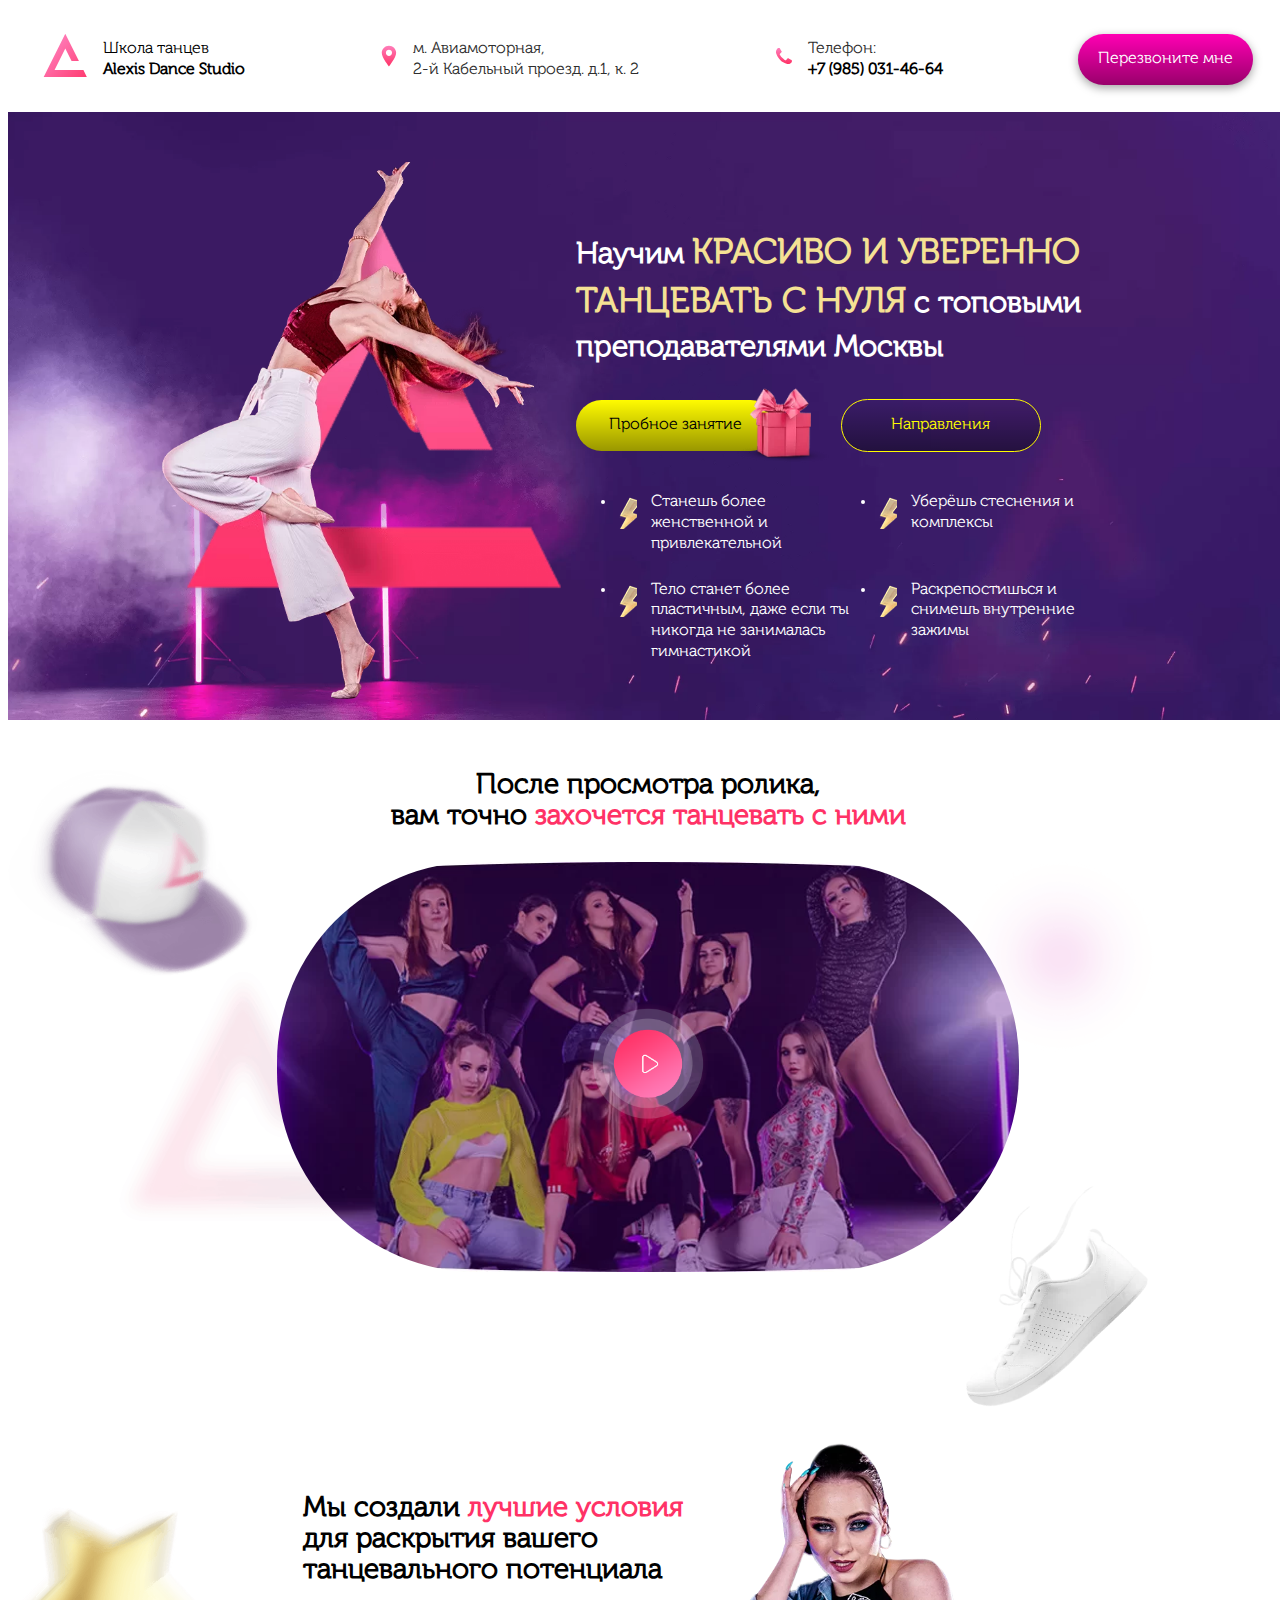
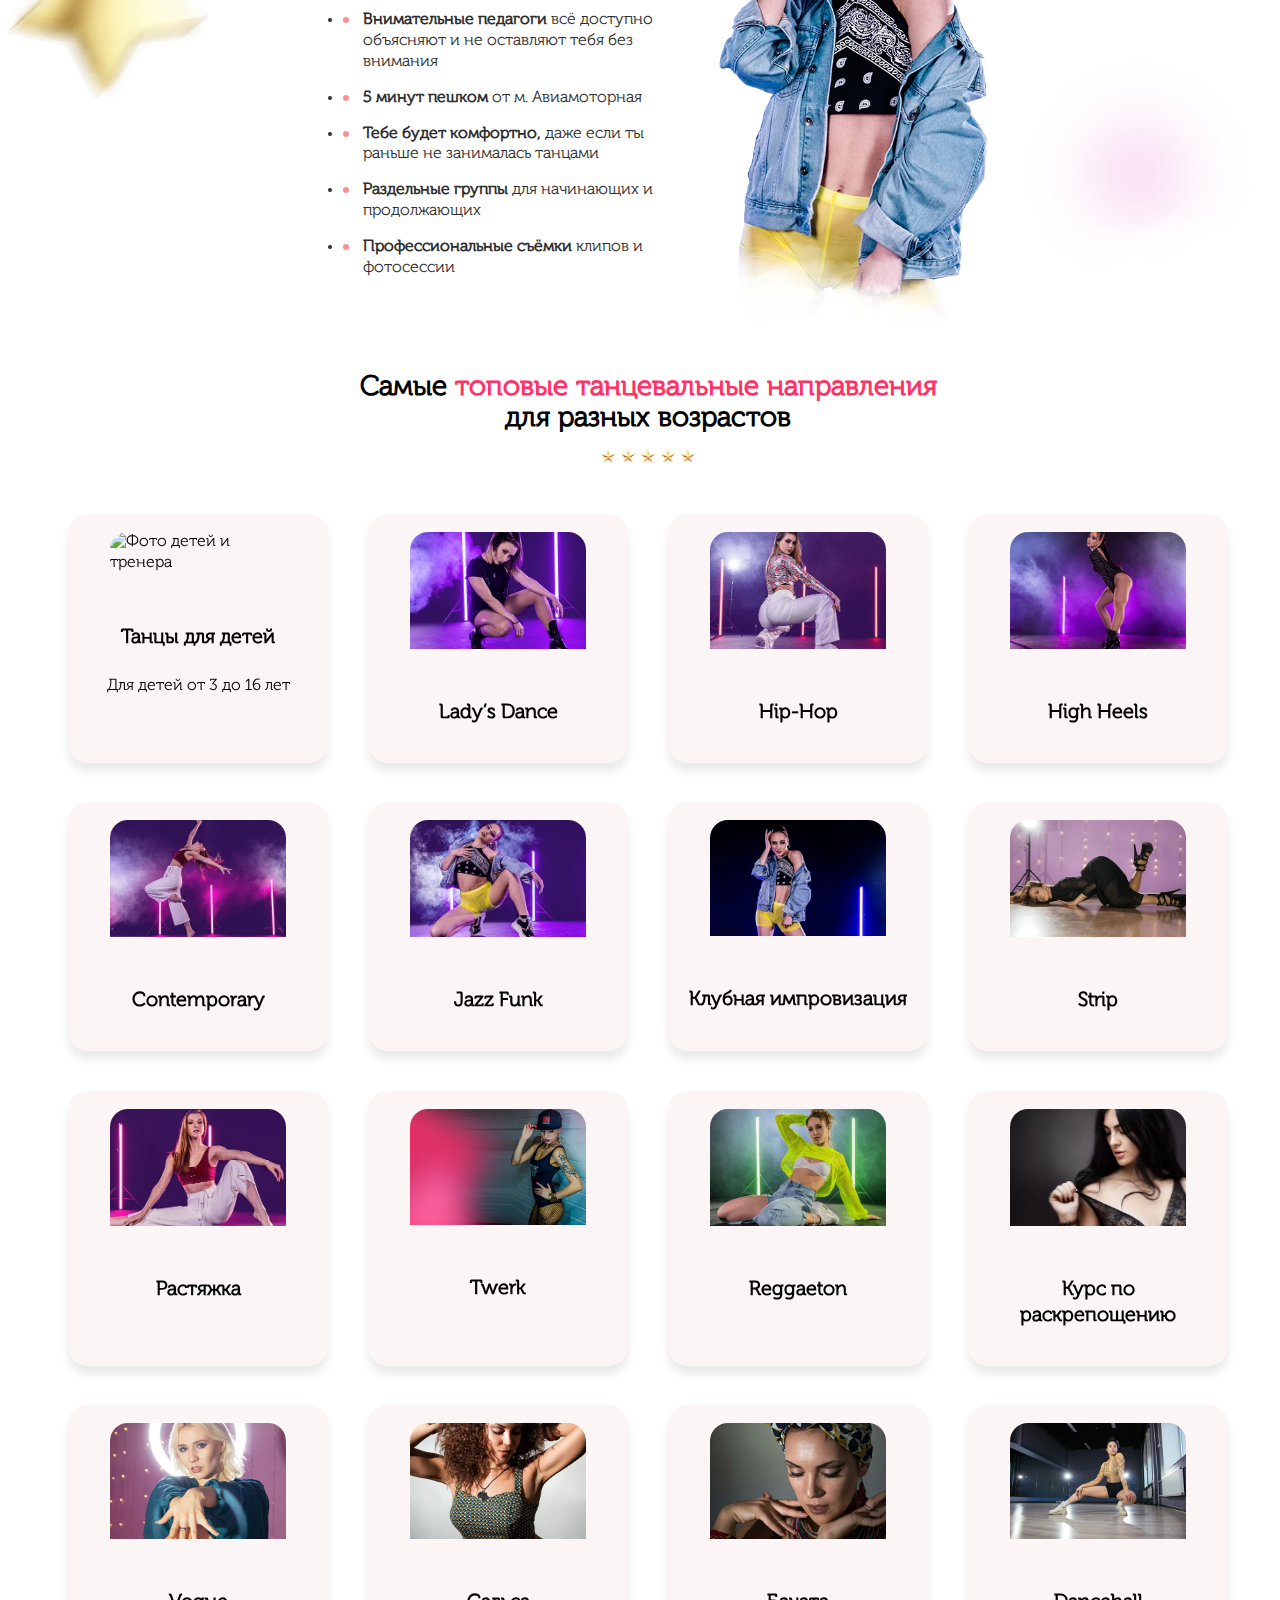
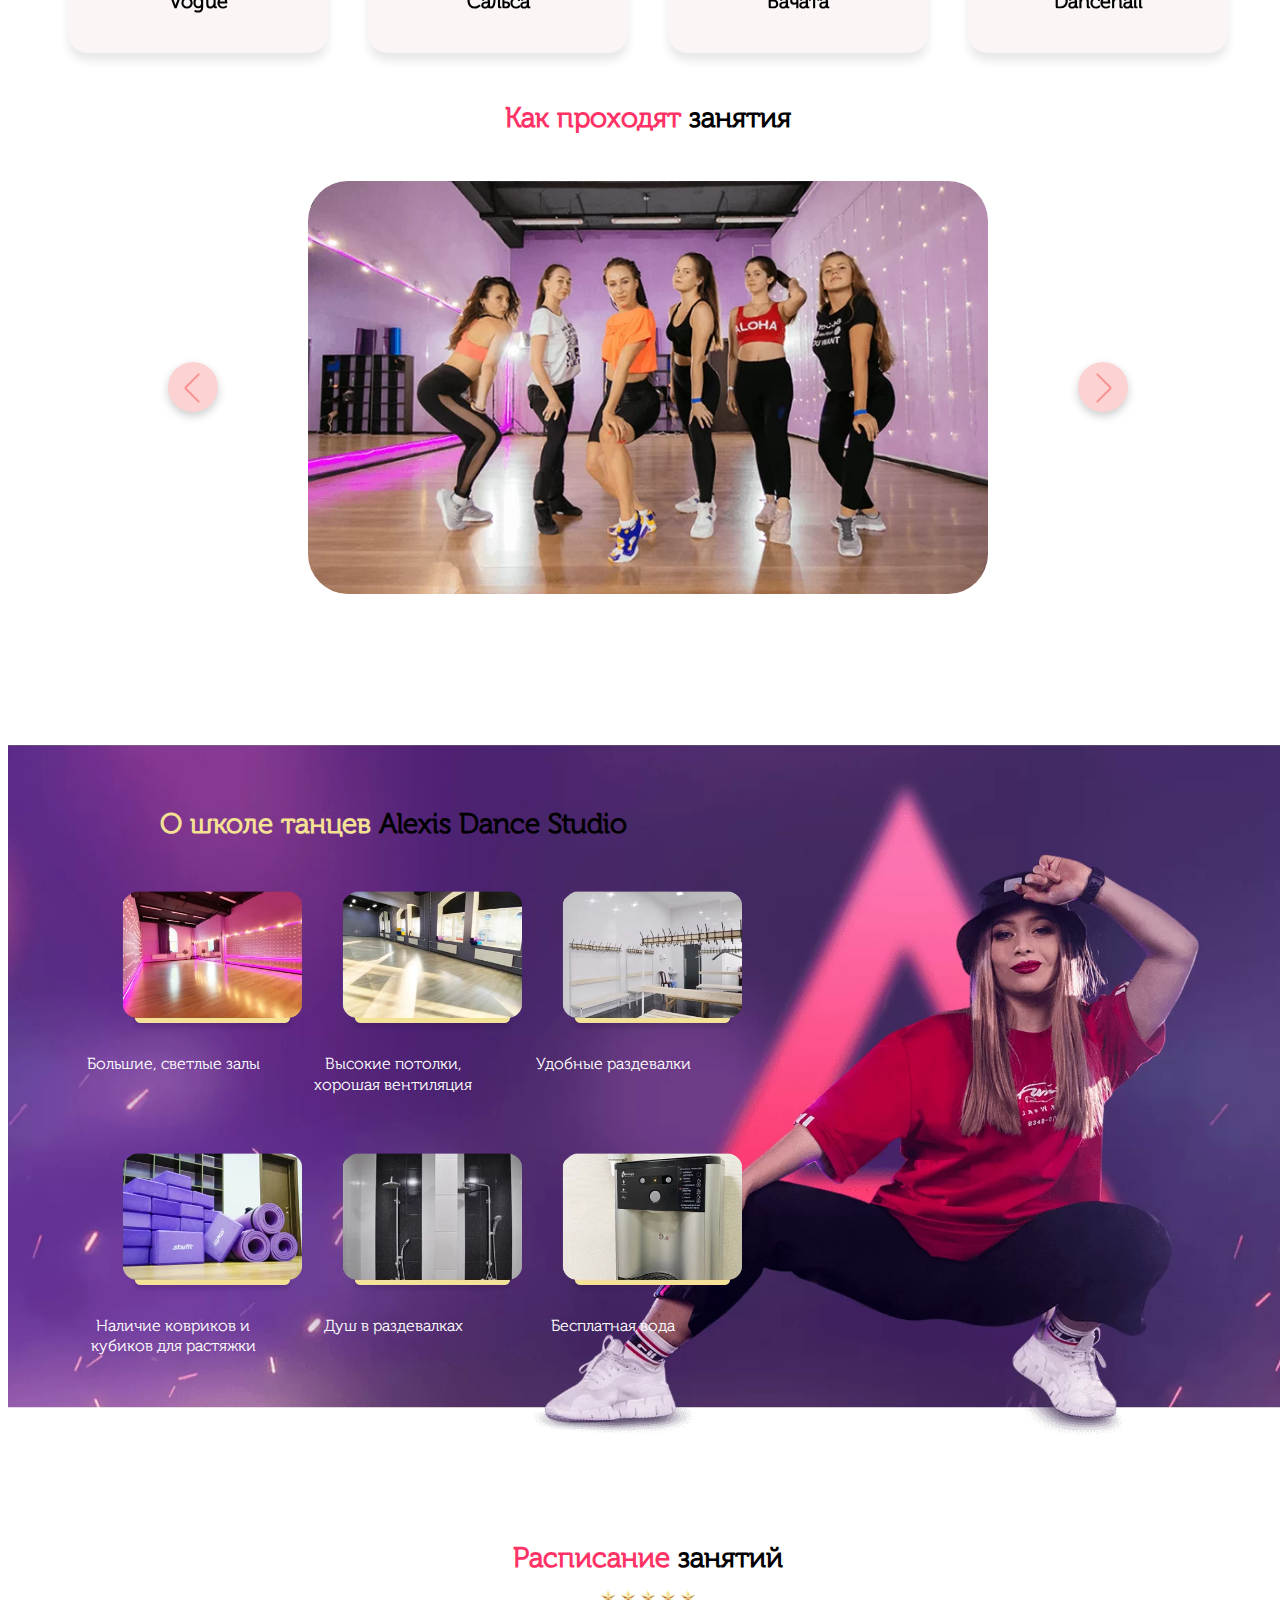
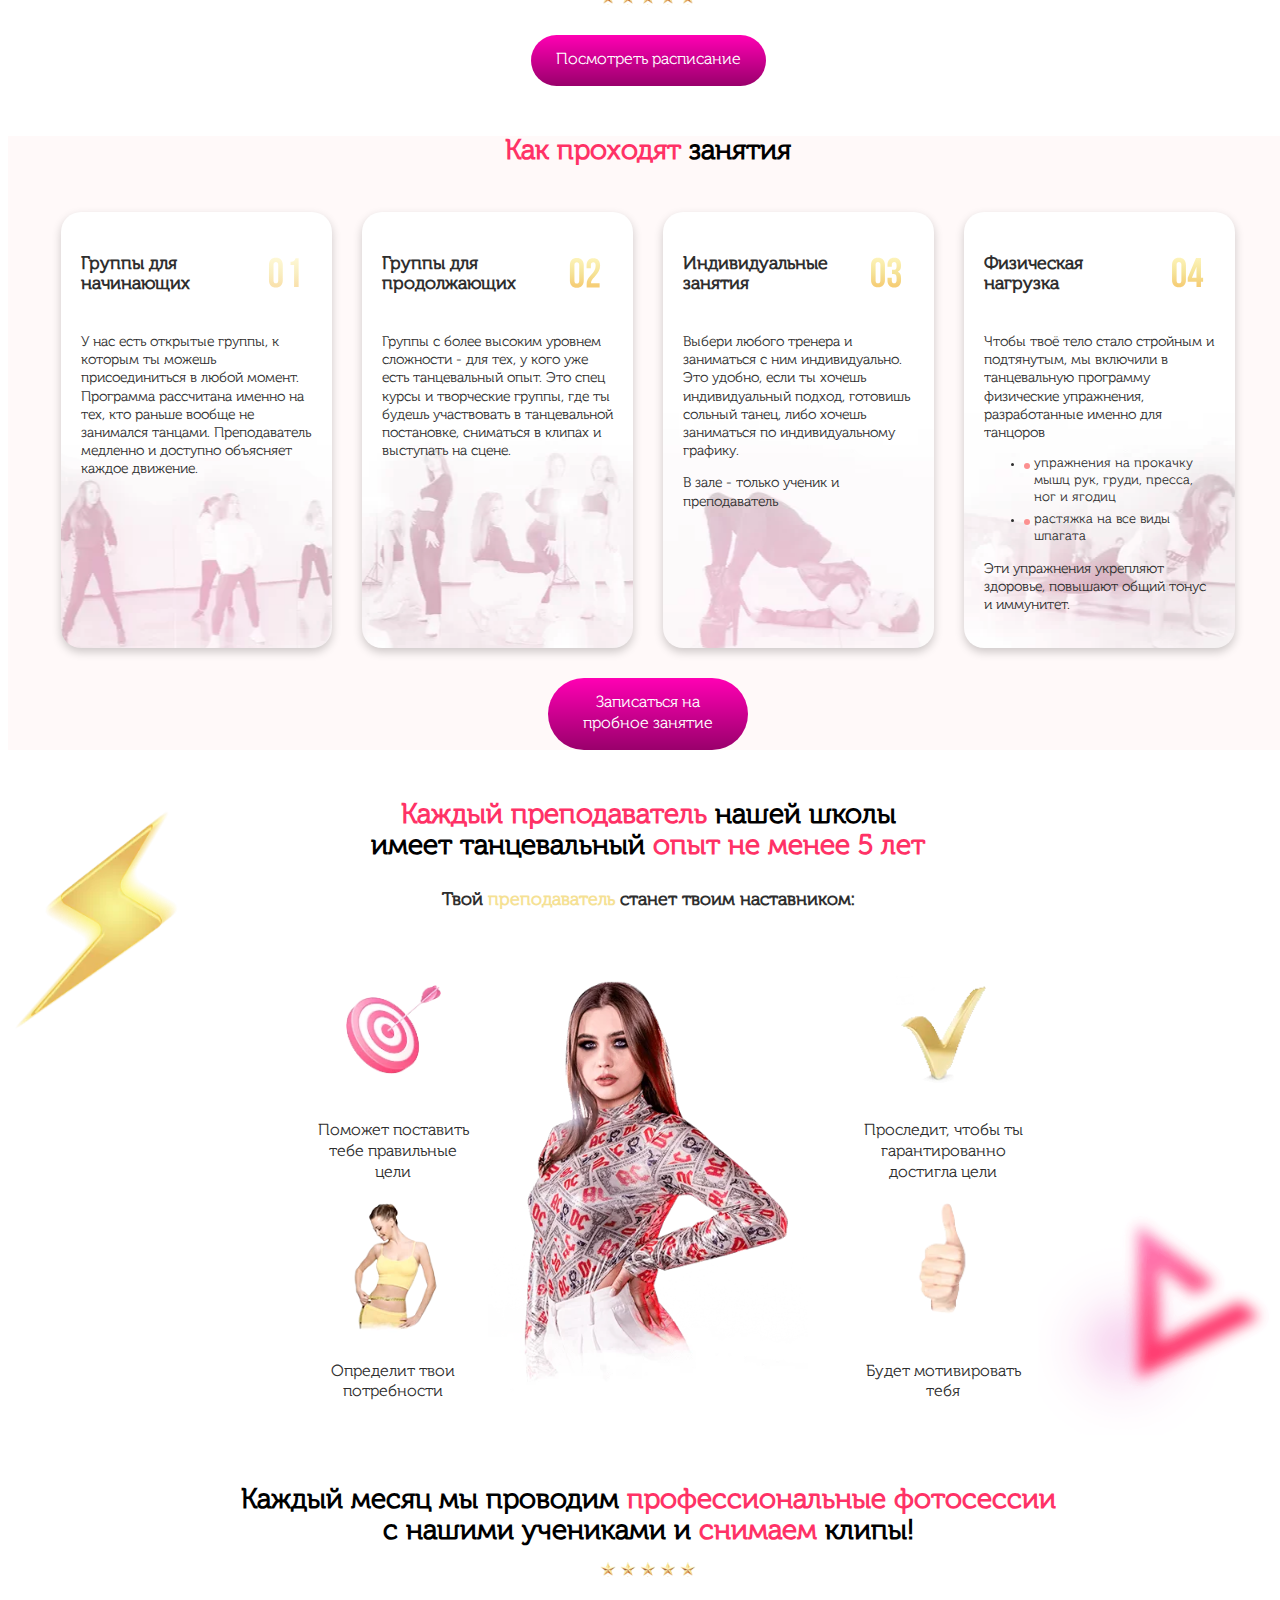
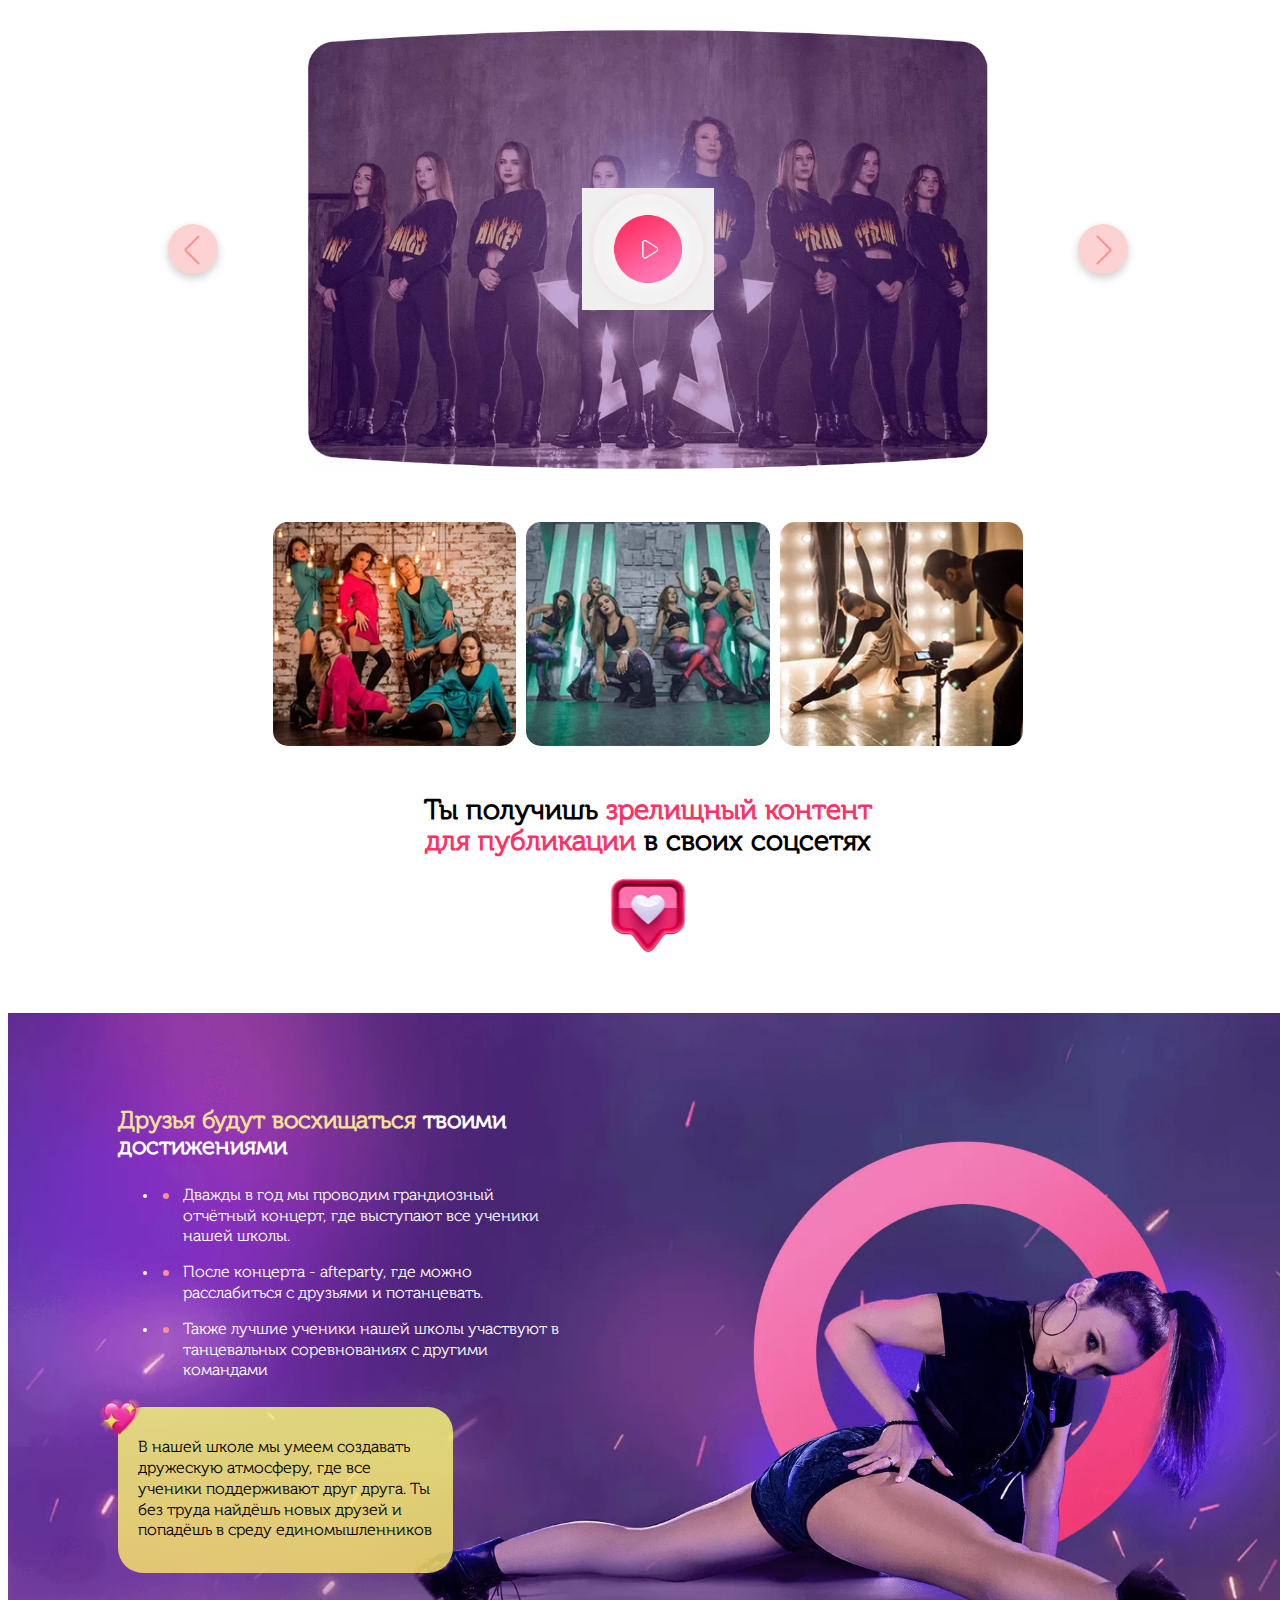
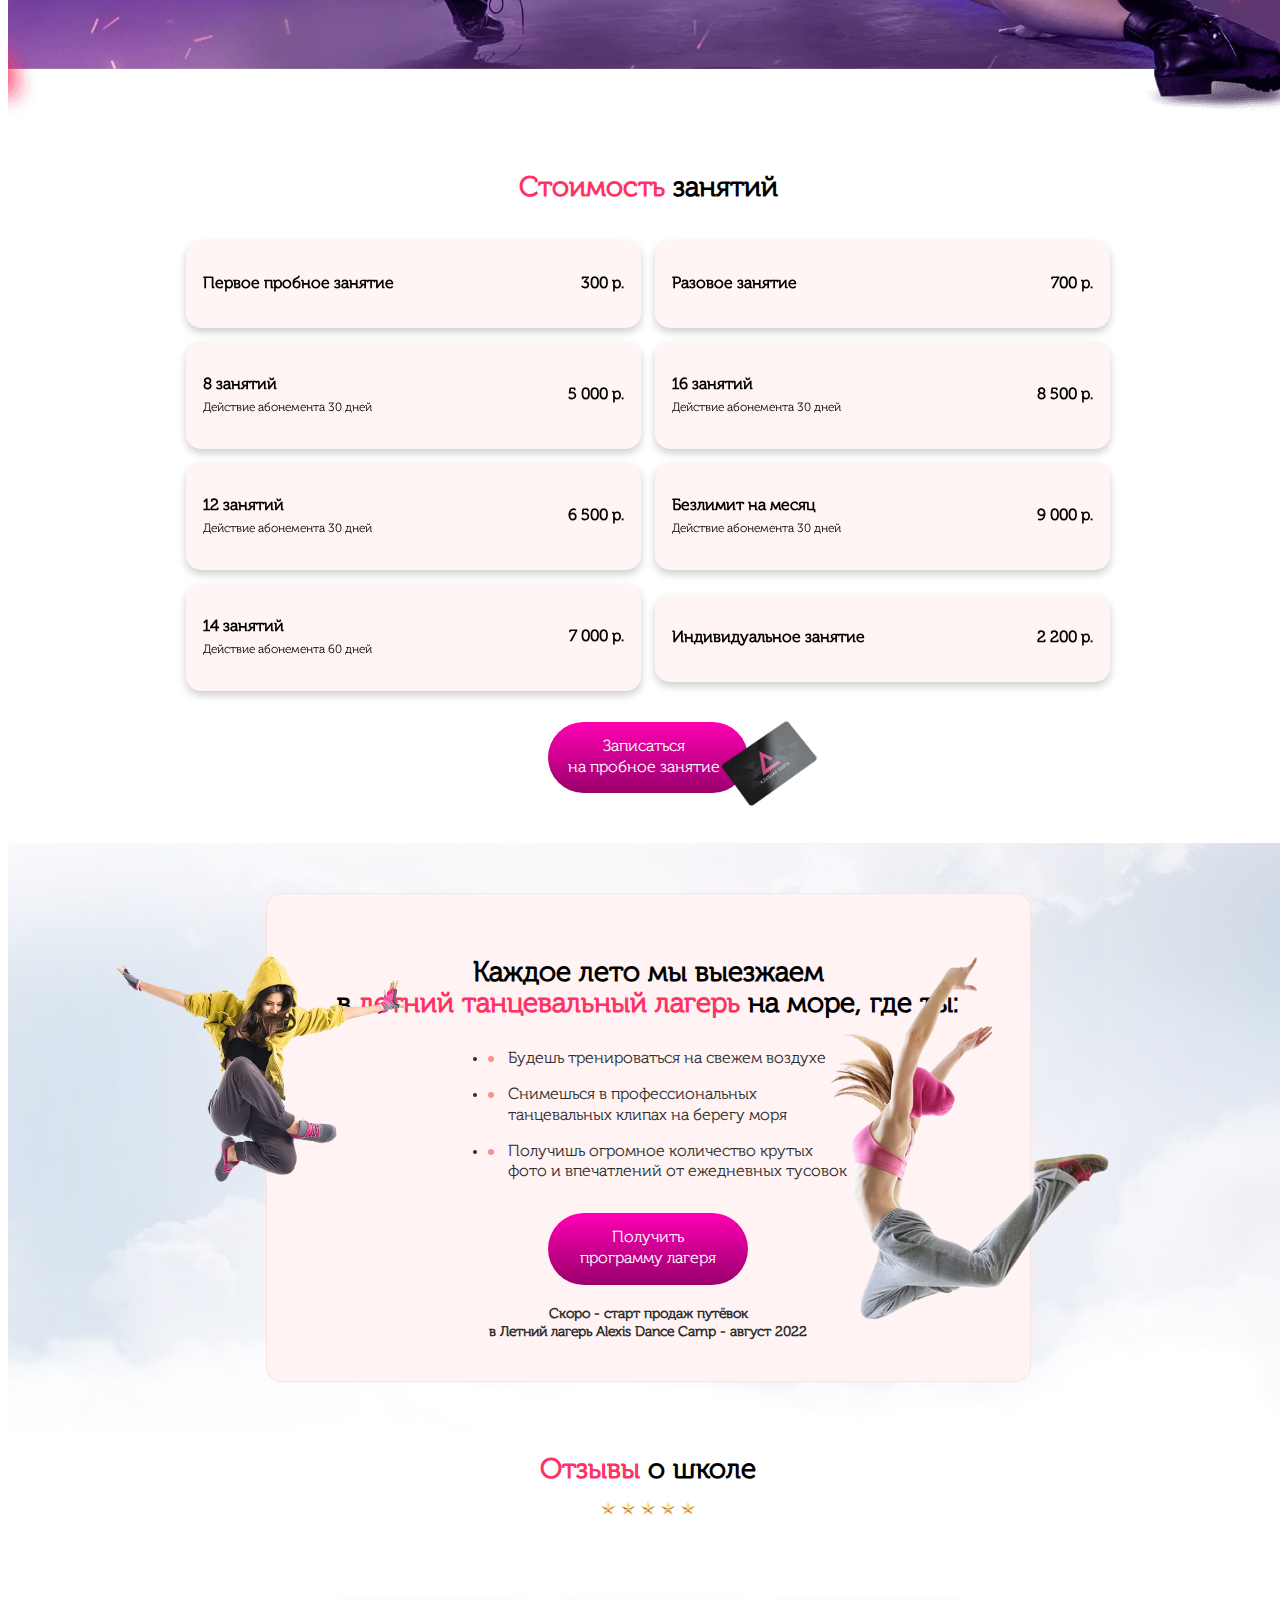
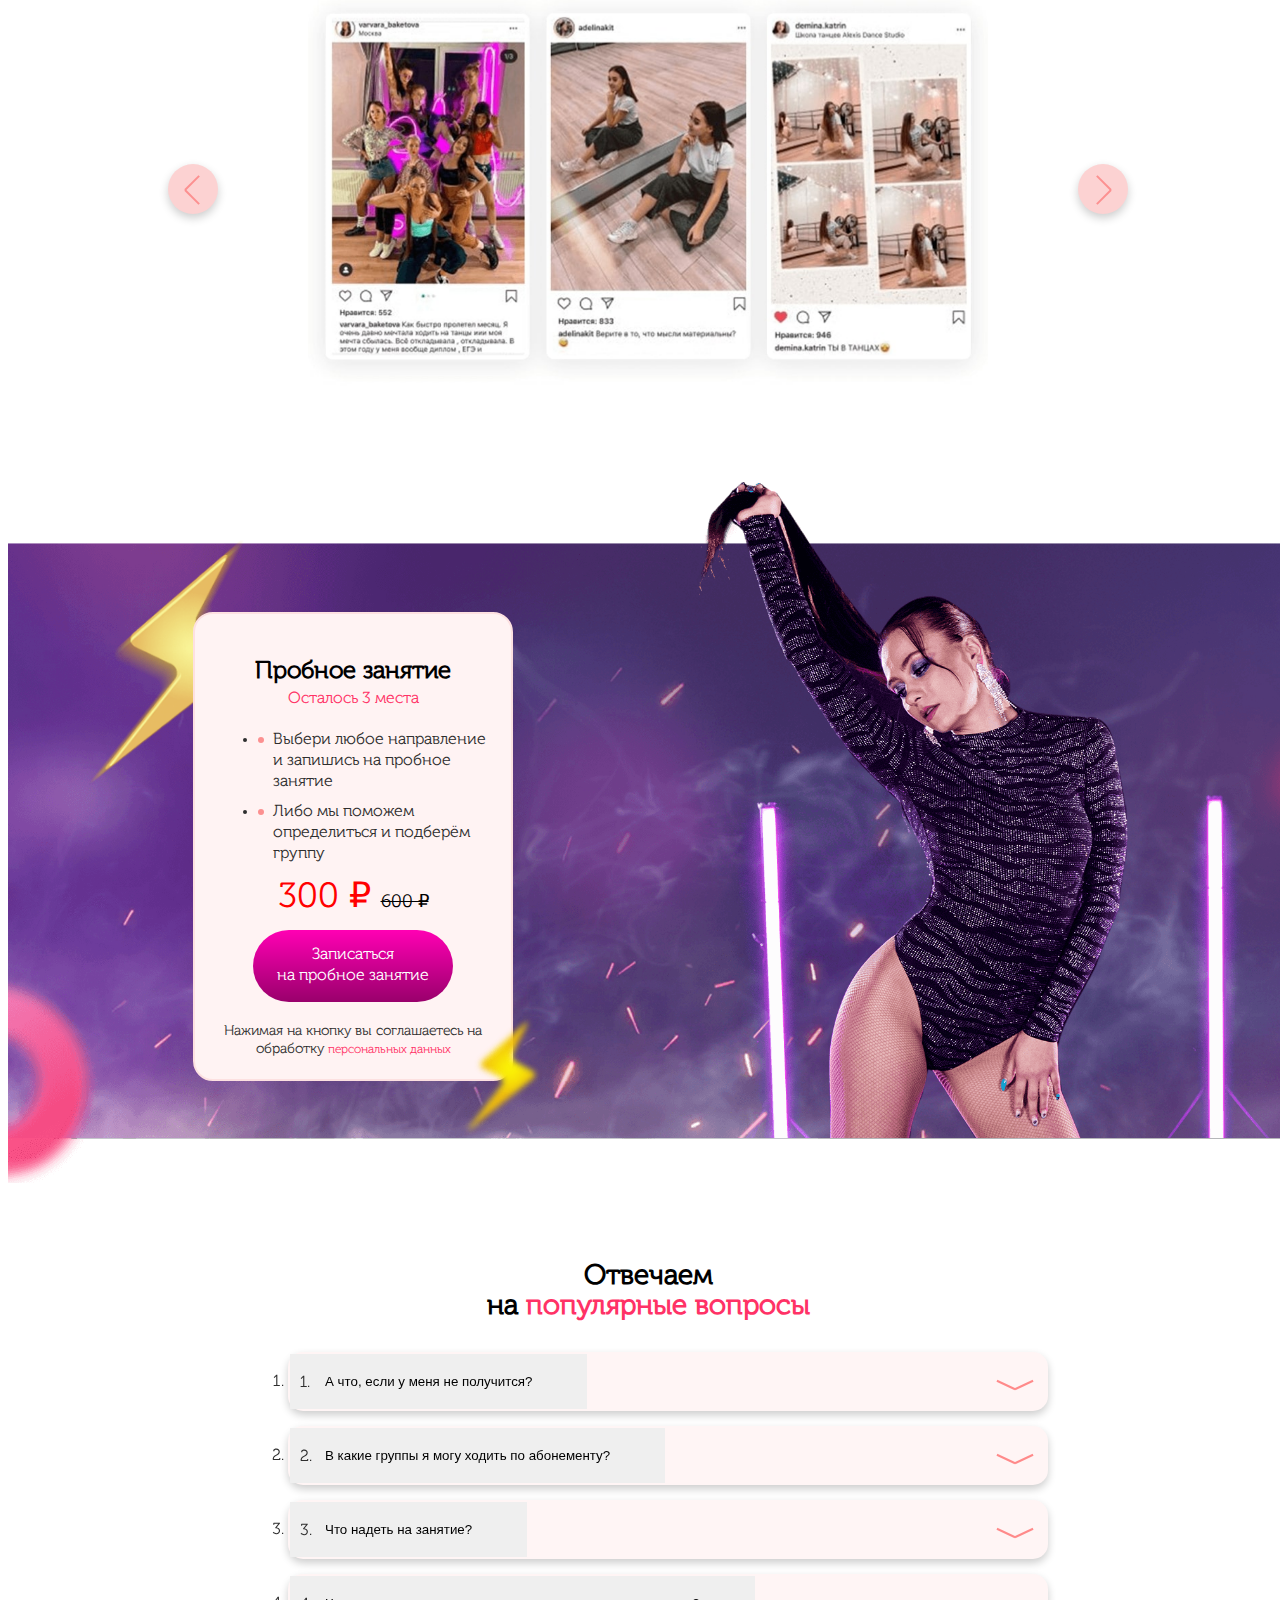
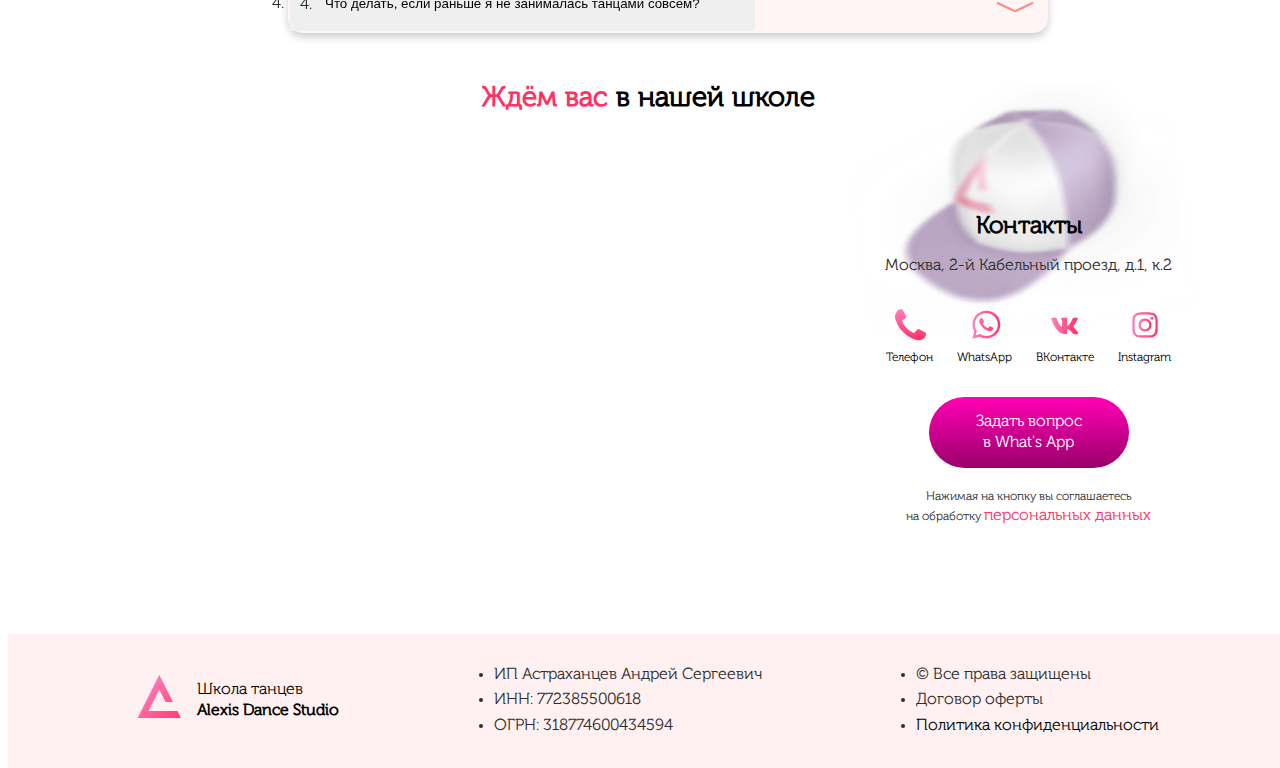
==== commit cc9a15c7: "Add files via upload" ====
--- a/index.html
+++ b/index.html
@@ -4,7 +4,7 @@
     <meta charset="UTF-8">
     <meta http-equiv="X-UA-Compatible" content="IE=edge">
     <meta name="viewport" content="width=device-width, initial-scale=1.0">
-    <link rel="stylesheet" href="css/reset.css">
+    <link rel="stylesheet" href="css/normalize.css">
     <link rel="stylesheet" href="css/slick.css">
     <link rel="stylesheet" href="css/style.css">
     <title>Школа танцев</title>
@@ -18,7 +18,7 @@
                     <div class="header__inner">
 
                         <div class="logo">
-                            <a class="logo-link" href="#">
+                            <a class="logo-link">
                                 <div class="logo-images">
                                     <img src="images/svg/logo.svg" alt="logo">
                                 </div>
@@ -34,9 +34,49 @@
                         </div>
 
                         <div class="header__maps">
-                            <a href="#popup-maps" class="header__maps-image">
+
+                            <a href="#popup-maps" class="header__maps-image popup-link">
                                 <img src="images/svg/maps.svg" alt="maps">
                             </a>
+
+                            <!-- modal-start -->
+                            <div id="popup-maps" class="popup" role="alert">
+
+                                <div class="popup__body">
+                                    <div class="popup__content">
+                                        <button type="button" aria-label="Закрыть модальное окно, кнопка"
+                                            class="popup__close close-popup"></button>
+
+                                        <div class="popup-maps">
+                                            <h2 class="popup-maps__title">
+                                                Как к нам пройти от метро?
+                                            </h2>
+                                            <p class="popup-maps__text">
+                                                Метро "Авиамоторная", центральный вагон. Из вагона - налево. После
+                                                турникетов и стеклянных дверей идите прямо, затем - второй поворот
+                                                налево, затем ещё раз налево и прямо - выход на улицу №7 (смотрите по
+                                                указателям).
+                                            </p>
+                                            <p class="popup-maps__text">
+                                                Как выйдите на улицу, идите прямо до магазина "Пятёрочка". Перейдите
+                                                дорогу. Перед "Пятёрочкой" поверните направо и идите до перекрёстка. На
+                                                перекрёстке поверните налево и идите прямо, пока не увидите справа
+                                                здание "Строй Центр".
+                                            </p>
+                                            <p class="popup-maps__text">
+                                                Перейдите через дорогу к этому зданию и войдите в самый левый подъезд с
+                                                надписью "Банкет Холл Лефорт". Внутри здания пройдите 10 метров вперёд и
+                                                поверните направо - в дверь, во внутренний дворик. Затем сразу зайдите в
+                                                соседнюю дверь - слева.
+                                                Поднимитесь на 2-й этаж и вы пришли!
+                                            </p>
+                                        </div>
+
+                                    </div>
+                                </div>
+                            </div>
+                            <!-- modal-end -->
+
                             <div class="header__maps-text">
                                 <span>м. Авиамоторная,</span><br>
                                 <span>2-й Кабельный проезд. д.1, к. 2</span>
@@ -49,12 +89,84 @@
                             </a>
                             <div class="header__phone-text">
                                 <span>Телефон:</span><br>
-                                <a class="header__phone-link" href="tel:+79850314664">+7 (985) 031-46-64</a>
+                                <a class="header__phone-link" aria-label="Набрать мобильный номер телефона обратной связи" href="tel:+79850314664">+7 (985) 031-46-64</a>
                             </div>
                         </div>
 
                         <div class="header__callback">
-                            <a class="header__callback-link pink-btn btn" href="#feedback">Перезвоните мне</a>
+
+                            <a class="header__callback-link pink-btn btn popup-link" href="#feedback">Перезвоните
+                                мне</a>
+
+                            <!-- modal-start -->
+                            <div id="feedback" class="popup" role="alert">
+
+                                <div class="popup__body feedback">
+                                    <div class="popup__content">
+                                        <button class="popup__close close-popup" aria-label="Кнопка закрыть модальное окно" type="button"></button>
+
+                                        <div class="feedback__popup">
+                                            <form class="feedback__form" action="#" method="post">
+
+                                                <fieldset>
+
+                                                    <legend class="feedback__heading">
+                                                        Мы свяжемся с вами в течение 5 минут
+                                                    </legend>
+
+                                                    <label>
+                                                        <span class="feedback__name-text feedback__text">Ваше имя</span>
+                                                        <input type="text" name="feedback-name">
+                                                    </label>
+
+                                                    <label>
+                                                        <span class="feedback__phone-text feedback__text">Ваш
+                                                            телефон</span>
+                                                        <input type="tel" name="feedback-phone"
+                                                            placeholder="+7 (999) 999-99-99">
+                                                    </label>
+
+                                                </fieldset>
+
+                                                <fieldset>
+
+                                                    <legend class="feedback__heading">
+                                                        Как с вами связаться?
+                                                    </legend>
+
+                                                    <label class="feedback__label">
+                                                        <input type="radio" name="feedback" value="messendge" checked>
+                                                        <span class="feedback__massendge-text feedback__text">Написать в
+                                                            WhatsApp</span>
+                                                    </label>
+
+                                                    <label class="feedback__label">
+                                                        <input type="radio" name="feedback" value="call">
+                                                        <span
+                                                            class="feedback__call-text feedback__text">Позвонить
+                                                        </span>
+                                                    </label>
+
+                                                </fieldset>
+
+                                                <button class="feedback__button pink-btn btn" type="submit">
+                                                    Отправить
+                                                </button>
+
+                                                <p class="feedback__privacy-policy">
+                                                    Нажимая на кнопку вы соглашаетесь на обработку
+                                                    <a class="text-pink" aria-label="Ссылка на страницу персональных данных" href="policy.html">персональных данных</a>
+                                                </p>
+                                            </form>
+                                            
+
+                                        </div>
+
+                                    </div>
+                                </div>
+                            </div>
+                            <!-- modal-end -->
+
                         </div>
 
                     </div>
@@ -62,7 +174,8 @@
             </header>
 
             <main class="main">
-                <div class="school-presentation" style="background-image: url(images/background/school-presentation_bg.webp);">
+                <div class="school-presentation"
+                    style="background-image: url(images/background/school-presentation_bg.webp);">
                     <div class="container">
                         <div class="school-presentation__inner">
 
@@ -73,14 +186,96 @@
                             <div class="school-presentation__info">
 
                                 <p class="school-presentation__text">
-                                    Научим <span class="text-yellow">КРАСИВО И УВЕРЕННО ТАНЦЕВАТЬ С НУЛЯ</span> c топовыми преподавателями Москвы
+                                    Научим <span class="text-yellow">КРАСИВО И УВЕРЕННО ТАНЦЕВАТЬ С НУЛЯ</span> c
+                                    топовыми преподавателями Москвы
                                 </p>
 
                                 <div class="school-presentation__button">
-                                    <a href="#feedback-classes" class="school-presentation__trial yellow-btn btn">
+                                    <a href="#feedback-classes"
+                                        class="school-presentation__trial yellow-btn btn popup-link">
                                         Пробное занятие
                                         <img src="images/school-presentation/gift.webp" alt="">
                                     </a>
+
+                                    <!-- modal-start -->
+                                    <section id="feedback-classes" class="popup" role="alert">
+
+                                        <div class="popup__body feedback">
+                                            <div class="popup__content">
+                                                <button type="button" class="popup__close close-popup" aria-label="закрыть модальное окно кнопка"></button>
+
+                                                <div class="feedback__popup">
+                                                    <form class="feedback__form" action="#" method="post">
+
+                                                        <fieldset>
+
+                                                            <h3 class="feeadback-classes__title">
+                                                                <span class="text-pink">Записаться</span> на пробное
+                                                                занятие
+                                                            </h3>
+
+                                                            <p class="feedback__heading">
+                                                                Мы свяжемся с вами и уточним, когда вам удобно прийти на
+                                                                пробное занятие
+                                                            </p>
+
+                                                            <label>
+                                                                <span class="feedback__name-text feedback__text">Ваше
+                                                                    имя</span>
+                                                                <input type="text" name="feedback-classes-name" value=""
+                                                                    placeholder="">
+                                                            </label>
+
+                                                            <label>
+                                                                <span class="feedback__phone-text feedback__text">Ваш
+                                                                    телефон</span>
+                                                                <input type="tel" name="feedback-classes-phone" value=""
+                                                                    placeholder="+7 (999) 999-99-99">
+                                                            </label>
+
+                                                        </fieldset>
+
+
+
+                                                        <fieldset>
+
+                                                            <legend class="feedback__heading">
+                                                                Как с вами связаться?
+                                                            </legend>
+
+                                                            <label class="feedback__label">
+                                                                <input type="radio" name="feedback" value="messendge"
+                                                                    checked>
+                                                                <span
+                                                                    class="feedback__massendge-text feedback__text">Написать
+                                                                    в WhatsApp</span>
+                                                            </label>
+
+                                                            <label class="feedback__label">
+                                                                <input type="radio" name="feedback" value="call">
+                                                                <span
+                                                                    class="feedback__call-text feedback__text">Позвонить</span>
+                                                            </label>
+
+                                                        </fieldset>
+
+                                                        <button class="feedback__button pink-btn btn" type="submit">
+                                                            Отправить
+                                                        </button>
+
+                                                        <p class="feedback__privacy-policy">
+                                                            Нажимая на кнопку вы соглашаетесь на обработку
+                                                            <a href="policy.html" aria-label="Ссылка на страницу персональных данных"       class="text-pink">персональных данных</a>
+                                                        </p>
+                                                    </form>
+
+                                                </div>
+
+                                            </div>
+                                        </div>
+                                    </section>
+                                    <!-- modal-end -->
+
                                     <a href="#dance-directions" class="school-presentation__directions btn">
                                         Направления
                                     </a>
@@ -107,24 +302,45 @@
                     </div>
                 </div>
                 <section>
-                        <div class="video-preview">
-                                <div class="container">
-                                    <h2 class="video-preview__title">
-                                        После просмотра ролика,<br> вам точно <span class="text-pink">захочется танцевать с ними</span>
-                                    </h2>
-        
-                                    <div class="video-preview__inner">
-                                        <div class="video-preview__image">
-                                            <img class="video-preview__bg" src="images/background/video-preview_bg.webp" alt="">
-                                            <a class="video-preview__link" href="#video-preview">
-                                                <img src="images/video-preview/preview-play.png" alt="">
-                                            </a>
+                    <div class="video-preview">
+                        <div class="container">
+                            <h2 class="video-preview__title">
+                                После просмотра ролика,<br> вам точно <span class="text-pink">захочется танцевать с
+                                    ними</span>
+                            </h2>
+
+                            <div class="video-preview__inner">
+                                <figure class="video-preview__image">
+                                    <img class="video-preview__bg" src="images/background/video-preview_bg.webp" alt="">
+                                    <a class="video-preview__link popup-link" href="#video-preview">
+                                        <img src="images/video-preview/preview-play.png" alt="">
+                                    </a>
+                                </figure>
+                                <!-- modal-start -->
+                                <div id="video-preview" class="popup video-preview" role="alert">
+
+                                    <div class="popup__body">
+                                        <div class="popup__content">
+                                            <button type="button" class="popup__close close-popup"
+                                                aria-label="закрыть модальное окно кнопка"></button>
+
+                                            <div class="video-preview__popup">
+                                                <iframe class="video-preview__iframe"
+                                                    src="https://www.youtube.com/embed/5XKt_sPl8gQ"
+                                                    title="YouTube video player"
+                                                    allow="accelerometer; autoplay; clipboard-write; encrypted-media; gyroscope; picture-in-picture"
+                                                    allowfullscreen></iframe>
+                                            </div>
+
                                         </div>
                                     </div>
                                 </div>
-
+                                <!-- modal-end -->
+                            </div>
                         </div>
-                    
+
+                    </div>
+
                 </section>
                 <section>
                     <div class="better-conditions">
@@ -132,23 +348,29 @@
                             <div class="better-conditions__inner">
                                 <div class="better-conditions__info">
                                     <h2 class="better-conditions__title">
-                                        Мы создали <span class="text-pink">лучшие условия</span> для раскрытия вашего танцевального потенциала
+                                        Мы создали <span class="text-pink">лучшие условия</span> для раскрытия вашего
+                                        танцевального потенциала
                                     </h2>
                                     <ul class="better-conditions__list">
                                         <li class="better-conditions__item list__item">
-                                            <span class="better-conditions__span">Внимательные педагоги</span> всё доступно объясняют и не оставляют тебя без внимания
+                                            <span class="better-conditions__span">Внимательные педагоги</span> всё
+                                            доступно объясняют и не оставляют тебя без внимания
                                         </li>
                                         <li class="better-conditions__item list__item">
-                                            <span class="better-conditions__span">5 минут пешком</span> от м. Авиамоторная
+                                            <span class="better-conditions__span">5 минут пешком</span> от м.
+                                            Авиамоторная
                                         </li>
                                         <li class="better-conditions__item list__item">
-                                            <span class="better-conditions__span">Тебе будет комфортно,</span> даже если ты раньше не занималась танцами
+                                            <span class="better-conditions__span">Тебе будет комфортно,</span> даже если
+                                            ты раньше не занималась танцами
                                         </li>
                                         <li class="better-conditions__item list__item">
-                                            <span class="better-conditions__span">Раздельные группы</span> для начинающих и продолжающих
+                                            <span class="better-conditions__span">Раздельные группы</span> для
+                                            начинающих и продолжающих
                                         </li>
                                         <li class="better-conditions__item list__item">
-                                            <span class="better-conditions__span">Профессиональные съёмки</span> клипов и фотосессии
+                                            <span class="better-conditions__span">Профессиональные съёмки</span> клипов
+                                            и фотосессии
                                         </li>
                                     </ul>
                                 </div>
@@ -163,15 +385,18 @@
                     <div class="container">
                         <div class="dance-directions" id="dance-directions">
                             <h2 class="dance-directions__title title-decor">
-                                Самые <span class="text-pink">топовые танцевальные направления</span><br> для разных возрастов
+                                Самые <span class="text-pink">топовые танцевальные направления</span><br> для разных
+                                возрастов
                             </h2>
                             <div class="dance-directions__inner">
 
                                 <div class="dance-directions__wrapper">
-                                    <a href="#dance-kids" class="dance-directions__item">
-                                        <div class="dance-directions__image">
-                                            <img src="images/dance-directions/dance-directions_1.webp" alt="Girl">
-                                        </div>
+                                    <a href="#dance-kids" class="dance-directions__item popup-link">
+
+                                        <figure class="dance-directions__image">
+                                            <img src="images/dance-directions_jpg/dance-directions_1.jpg" alt="Фото детей и тренера">
+                                        </figure>
+
                                         <div class="dance-directions__info">
                                             <p class="dance-directions__text">
                                                 Танцы для детей
@@ -181,201 +406,3079 @@
                                             </span>
                                         </div>
                                     </a>
+                                    <!-- modal-start -->
+                                    <div id="dance-kids" class="popup popup__directions" role="alert">
+
+                                        <div class="popup__body directions">
+                                            <div class="popup__content">
+                                                <button type="button" class="popup__close close-popup"
+                                                    aria-label="закрыть модальное окно кнопка"></button>
+
+                                                <div class="directions__container">
+                                                    <p class="directions-text__disasbled">Услуга временно не доступна
+                                                    </p>
+                                                </div>
+
+                                            </div>
+                                        </div>
+                                    </div>
+                                    <!-- modal-end -->
                                 </div>
 
                                 <div class="dance-directions__wrapper">
-                                    <a href="#lady-dance" class="dance-directions__item">
-                                        <div class="dance-directions__image">
+                                    <a href="#lady-dance" class="dance-directions__item popup-link">
+                                        <figure class="dance-directions__image">
                                             <img src="images/dance-directions/dance-directions_2.webp" alt="Girl">
-                                        </div>
+                                        </figure>
                                         <div class="dance-directions__info">
                                             <p class="dance-directions__text">
                                                 Lady’s Dance
                                             </p>
                                         </div>
                                     </a>
+                                    <!-- modal-start -->
+                                    <section id="lady-dance" class="popup popup__directions" role="alert">
+
+                                        <div class="popup__body directions">
+                                            <div class="popup__content">
+                                                <button type="button" class="popup__close close-popup"
+                                                    aria-label="закрыть модальное окно кнопка"></button>
+
+                                                <div class="directions__container">
+
+                                                    <div class="directions__slider">
+
+                                                        <div class="directions__item">
+
+                                                            <figure class="directions__image">
+                                                                <img src="images/directions-popup/directions_lady-1.webp"
+                                                                    alt="">
+                                                            </figure>
+
+                                                            <div class="directions__info">
+
+                                                                <h3 class="directions__title">
+                                                                    Lady’s Dance
+                                                                </h3>
+
+                                                                <ul class="directions__list">
+
+                                                                    <li class="directions__list-item">
+                                                                        <strong class="directions__teacher">
+                                                                            Преподаватель:
+                                                                        </strong>
+                                                                        Анна Захарова
+                                                                    </li>
+
+                                                                    <li class="directions__list-item">
+                                                                        <strong class="directions__schedule">
+                                                                            Расписание:
+                                                                        </strong>
+                                                                        <ul class="directions__list-time">
+                                                                            <li class="directions__item-time">
+                                                                                Вт 19:00 - 21:00
+                                                                            </li>
+                                                                            <li class="directions__item-time">
+                                                                                Чт 19:00 - 21:00
+                                                                            </li>
+                                                                        </ul>
+                                                                    </li>
+
+                                                                    <li class="directions__list-item">
+                                                                        <strong class="directions__level">
+                                                                            Уровень:
+                                                                        </strong>
+                                                                        начинающие
+                                                                    </li>
+                                                                </ul>
+
+                                                                <a href="#feedback-classes__lady"
+                                                                    class="directions__button pink-btn btn popup-link">
+                                                                    Записаться на пробное занятие
+                                                                </a>
+
+                                                            </div>
+
+                                                        </div>
+
+                                                        <div class="directions__item">
+
+                                                            <figure class="directions__image">
+                                                                <img src="images/directions-popup/directions_lady-2.webp"
+                                                                    alt="">
+                                                            </figure>
+
+                                                            <div class="directions__info">
+
+                                                                <h3 class="directions__title">
+                                                                    Lady’s Dance
+                                                                </h3>
+
+                                                                <ul class="directions__list">
+
+                                                                    <li class="directions__list-item">
+                                                                        <strong class="directions__teacher">
+                                                                            Преподаватель:
+                                                                        </strong>
+                                                                        Диана Ахметвалиева
+                                                                    </li>
+
+                                                                    <li class="directions__list-item">
+                                                                        <strong class="directions__schedule">
+                                                                            Расписание:
+                                                                        </strong>
+                                                                        <ul class="directions__list-time">
+                                                                            <li class="directions__item-time">
+                                                                                Пн 20:00 - 21:00
+                                                                            </li>
+                                                                            <li class="directions__item-time">
+                                                                                Ср 20:00 - 21:00
+                                                                            </li>
+                                                                        </ul>
+                                                                    </li>
+
+                                                                    <li class="directions__list-item">
+                                                                        <strong class="directions__level">
+                                                                            Уровень:
+                                                                        </strong>
+                                                                        начинающие
+                                                                    </li>
+                                                                </ul>
+
+                                                                <a href="#feedback-classes__lady"
+                                                                    class="directions__button pink-btn btn popup-link">
+                                                                    Записаться на пробное занятие
+                                                                </a>
+
+                                                            </div>
+
+                                                        </div>
+
+                                                    </div>
+
+                                                </div>
+
+                                            </div>
+                                        </div>
+                                    </section>
+                                    <!-- modal-end -->
+                                    <!-- modal-start -->
+                                    <section id="feedback-classes__lady" class="popup" role="alert">
+
+                                        <div class="popup__body feedback">
+                                            <div class="popup__content">
+                                                <button type="button"
+                                                    class="popup__close close-popup" aria-label="закрыть модальное окно кнопка"></button>
+
+                                                <div class="feedback__popup">
+                                                    <form class="feedback__form" action="#"
+                                                        method="post">
+
+                                                        <fieldset
+                                                            class="feedback__trial-lesson">
+                                                            <h3
+                                                                class="feeadback-classes__title">
+                                                                <span
+                                                                    class="text-pink">Записаться</span>
+                                                                на пробное занятие
+                                                            </h3>
+                                                            <select
+                                                                name="lady-dance__teacher">
+                                                                <option
+                                                                    value="anna-zakharova">
+                                                                    Анна Захарова
+                                                                </option>
+                                                                <option
+                                                                    value="diana-akhmetvalieva">
+                                                                    Диана Ахметвалиева
+                                                                </option>
+                                                            </select>
+                                                        </fieldset>
+
+                                                        <fieldset>
+
+                                                            <legend
+                                                                class="feedback__heading">
+                                                                Мы свяжемся с вами и
+                                                                уточним, когда вам удобно
+                                                                прийти на пробное занятие
+                                                            </legend>
+
+                                                            <label>
+                                                                <span
+                                                                    class="feedback__name-text feedback__text">Ваше
+                                                                    имя</span>
+                                                                <input type="text"
+                                                                    name="lady-dance-name"
+                                                                    value="" placeholder="">
+                                                            </label>
+
+                                                            <label>
+                                                                <span
+                                                                    class="feedback__phone-text feedback__text">Ваш
+                                                                    телефон</span>
+                                                                <input type="tel"
+                                                                    name="lady-dance-phone"
+                                                                    value=""
+                                                                    placeholder="+7 (999) 999-99-99">
+                                                            </label>
+
+                                                        </fieldset>
+
+                                                        <fieldset>
+
+                                                            <legend
+                                                                class="feedback__heading">
+                                                                Как с вами связаться?
+                                                            </legend>
+
+                                                            <label class="feedback__label">
+                                                                <input type="radio"
+                                                                    name="feedback"
+                                                                    value="messendge"
+                                                                    checked>
+                                                                <span
+                                                                    class="feedback__massendge-text feedback__text">Написать
+                                                                    в WhatsApp</span>
+                                                            </label>
+
+                                                            <label class="feedback__label">
+                                                                <input type="radio"
+                                                                    name="feedback"
+                                                                    value="call">
+                                                                <span
+                                                                    class="feedback__call-text feedback__text">Позвонить</span>
+                                                            </label>
+
+                                                        </fieldset>
+
+                                                        <button
+                                                            class="feedback__button pink-btn btn"
+                                                            type="submit">
+                                                            Отправить
+                                                        </button>
+
+                                                        <p class="feedback__privacy-policy">
+                                                            Нажимая на кнопку вы
+                                                            соглашаетесь на обработку
+                                                            <a href="policy.html" aria-label="Ссылка на страницу персональных данных"
+                                                                class="text-pink">персональных
+                                                                данных</a>
+                                                        </p>
+                                                    </form>
+
+                                                </div>
+
+                                            </div>
+                                        </div>
+                                    </section>
+                                    <!-- modal-end -->
                                 </div>
 
                                 <div class="dance-directions__wrapper">
-                                    <a href="#hip-hop" class="dance-directions__item">
-                                        <div class="dance-directions__image">
+                                    <a href="#hip-hop" class="dance-directions__item popup-link">
+                                        <figure class="dance-directions__image">
                                             <img src="images/dance-directions/dance-directions_3.webp" alt="Girl">
-                                        </div>
+                                        </figure>
                                         <div class="dance-directions__info">
                                             <p class="dance-directions__text">
                                                 Hip-Hop
                                             </p>
                                         </div>
                                     </a>
+                                    <!-- modal-start -->
+                                    <section id="hip-hop" class="popup popup__directions" role="alert">
+                
+                                        <div class="popup__body directions">
+                                            <div class="popup__content">
+                                                <button type="button" class="popup__close close-popup" aria-label="закрыть модальное окно кнопка"></button>
+                                
+                                                    <div class="directions__container">
+                        
+                                                        <div class="directions__slider">
+                        
+                                                            <div class="directions__item">
+                        
+                                                                <figure class="directions__image">
+                                                                    <img src="images/directions-popup/directions_hip-hop.webp" alt="">
+                                                                </figure>
+                        
+                                                                <div class="directions__info">
+                        
+                                                                    <h3 class="directions__title">
+                                                                        Hip-Hop
+                                                                    </h3>
+                        
+                                                                    <ul class="directions__list">
+                        
+                                                                        <li class="directions__list-item">
+                                                                            <strong class="directions__teacher">
+                                                                                Преподаватель:
+                                                                            </strong>
+                                                                                Кристина Мазэре
+                                                                        </li>
+                        
+                                                                        <li class="directions__list-item">
+                                                                            <strong class="directions__schedule">
+                                                                                Расписание:
+                                                                            </strong>
+                                                                            <ul class="directions__list-time">
+                                                                                <li class="directions__item-time">
+                                                                                    Вт 19:00 - 20:00
+                                                                                </li>
+                                                                                <li class="directions__item-time">
+                                                                                    Чт 19:00 - 20:00
+                                                                                </li>
+                                                                            </ul>
+                                                                        </li>
+                        
+                                                                        <li class="directions__list-item">
+                                                                            <strong class="directions__level">
+                                                                                Уровень:
+                                                                            </strong>
+                                                                                начинающие
+                                                                        </li>
+                                                                    </ul>
+                        
+                                                                    <a href="#feedback-classes__hip-hop" class="directions__button pink-btn btn popup-link">
+                                                                        Записаться на пробное занятие
+                                                                    </a>
+                                                
+                                                                </div>
+                        
+                                                            </div>
+                        
+                                                        </div>
+                        
+                                                    </div>
+                                                    
+                                            </div>
+                                        </div>
+                                    </section>
+                                    <!-- modal-end -->
+                                    <!-- modal-start -->
+                                    <section id="feedback-classes__hip-hop" class="popup" role="alert">
+                                       
+                                        <div class="popup__body feedback">
+                                            <div class="popup__content">
+                                                <button type="button" class="popup__close close-popup" aria-label="закрыть модальное окно кнопка"></button>
+                                                
+                                                <div class="feedback__popup">
+                                                    <form class="feedback__form" action="#" method="post">
+                        
+                                                        <fieldset class="feedback__trial-lesson">
+                                                            <h3 class="feeadback-classes__title">
+                                                                <span class="text-pink">Записаться</span> на пробное занятие
+                                                            </h3>
+                                                            <select name="hip-hop__teacher">
+                                                                <option value="christina-mazere">
+                                                                    Кристина Мазэре
+                                                                </option>
+                                                            </select>
+                                                        </fieldset>
+                        
+                                                        <fieldset>
+                        
+                                                            <legend class="feedback__heading">
+                                                                Мы свяжемся с вами и уточним, когда вам удобно прийти на пробное занятие
+                                                            </legend>
+                            
+                                                            <label>
+                                                                <span class="feedback__name-text feedback__text">Ваше имя</span>
+                                                                <input type="text" name="hip-hop-name" value="" placeholder="">
+                                                            </label>
+                            
+                                                            <label>
+                                                                <span class="feedback__phone-text feedback__text">Ваш телефон</span>
+                                                                <input type="tel" name="hip-hop-phone" value="" placeholder="+7 (999) 999-99-99">
+                                                            </label>
+                        
+                                                        </fieldset>
+                        
+                                                        <fieldset>
+                        
+                                                            <legend class="feedback__heading">
+                                                                Как с вами связаться?
+                                                            </legend>
+                            
+                                                            <label class="feedback__label" >
+                                                                <input type="radio" name="feedback" value="messendge" checked>
+                                                                <span class="feedback__massendge-text feedback__text">Написать в WhatsApp</span>
+                                                            </label>
+                            
+                                                            <label class="feedback__label">
+                                                                <input type="radio" name="feedback" value="call" >
+                                                                <span class="feedback__call-text feedback__text">Позвонить</span>
+                                                            </label>
+                        
+                                                        </fieldset>
+                        
+                                                        <button class="feedback__button pink-btn btn" type="submit">
+                                                            Отправить 
+                                                        </button>
+                        
+                                                        <p class="feedback__privacy-policy">
+                                                            Нажимая на кнопку вы соглашаетесь на обработку 
+                                                            <a href="policy.html" aria-label="Ссылка на страницу персональных данных" class="text-pink">персональных данных</a>
+                                                        </p>
+                                                    </form>
+                        
+                                                </div>
+                        
+                                            </div>
+                                        </div>
+                                    </section>
+                                    <!-- modal-end -->
                                 </div>
 
                                 <div class="dance-directions__wrapper">
-                                    <a href="#high-heels" class="dance-directions__item">
-                                        <div class="dance-directions__image">
+                                    <a href="#high-heels" class="dance-directions__item popup-link">
+                                        <figure class="dance-directions__image">
                                             <img src="images/dance-directions/dance-directions_4.webp" alt="Girl">
-                                        </div>
+                                        </figure>
                                         <div class="dance-directions__info">
                                             <p class="dance-directions__text">
                                                 High Heels
                                             </p>
                                         </div>
                                     </a>
+                                    <!-- modal-start -->
+                                    <section id="high-heels" class="popup popup__directions" role="alert">
+                
+                                        <div class="popup__body directions">
+                                            <div class="popup__content">
+                                                <button type="button" class="popup__close close-popup" aria-label="закрыть модальное окно кнопка"></button>
+                                
+                                                    <div class="directions__container">
+                        
+                                                        <div class="directions__slider">
+                        
+                                                            <div class="directions__item">
+                        
+                                                                <figure class="directions__image">
+                                                                    <img src="images/directions-popup/directions-high_heels-1.webp" alt="">
+                                                                </figure>
+                        
+                                                                <div class="directions__info">
+                        
+                                                                    <h3 class="directions__title">
+                                                                        High Heels
+                                                                    </h3>
+                        
+                                                                    <ul class="directions__list">
+                        
+                                                                        <li class="directions__list-item">
+                                                                            <strong class="directions__teacher">
+                                                                                Преподаватель:
+                                                                            </strong>
+                                                                                Юлия Шкуренко
+                                                                        </li>
+                        
+                                                                        <li class="directions__list-item">
+                                                                            <strong class="directions__schedule">
+                                                                                Расписание:
+                                                                            </strong>
+                                                                            <ul class="directions__list-time">
+                                                                                <li class="directions__item-time">
+                                                                                    Пн 21:00 - 22:00
+                                                                                </li>
+                                                                                <li class="directions__item-time">
+                                                                                    Ср 21:00 - 22:00
+                                                                                </li>
+                                                                            </ul>
+                                                                        </li>
+                        
+                                                                        <li class="directions__list-item">
+                                                                            <strong class="directions__level">
+                                                                                Уровень:
+                                                                            </strong>
+                                                                                продвинутый
+                                                                        </li>
+                                                                    </ul>
+                        
+                                                                    <a href="#feedback-classes__high-heels" class="directions__button pink-btn btn popup-link">
+                                                                        Записаться на пробное занятие
+                                                                    </a>
+                                                
+                                                                </div>
+                        
+                                                            </div>
+                        
+                                                            <div class="directions__item">
+                        
+                                                                <figure class="directions__image">
+                                                                    <img src="images/directions-popup/directions-high_heels-2.webp" alt="">
+                                                                </figure>
+                        
+                                                                <div class="directions__info">
+                        
+                                                                    <h3 class="directions__title">
+                                                                        High Heels
+                                                                    </h3>
+                        
+                                                                    <ul class="directions__list">
+                        
+                                                                        <li class="directions__list-item">
+                                                                            <strong class="directions__teacher">
+                                                                                Преподаватель:
+                                                                            </strong>
+                                                                                Дарья Коробицына
+                                                                        </li>
+                        
+                                                                        <li class="directions__list-item">
+                                                                            <strong class="directions__schedule">
+                                                                                Расписание:
+                                                                            </strong>
+                                                                            <ul class="directions__list-time">
+                                                                                <li class="directions__item-time">
+                                                                                    Пн 19:00 - 20:00
+                                                                                </li>
+                                                                                <li class="directions__item-time">
+                                                                                    Ср 19:00 - 20:00
+                                                                                </li>
+                                                                            </ul>
+                                                                        </li>
+                        
+                                                                        <li class="directions__list-item">
+                                                                            <strong class="directions__level">
+                                                                                Уровень:
+                                                                            </strong>
+                                                                                начинающие
+                                                                        </li>
+                                                                    </ul>
+                        
+                                                                    <a href="#feedback-classes__high-heels" class="directions__button pink-btn btn popup-link">
+                                                                        Записаться на пробное занятие
+                                                                    </a>
+                                                
+                                                                </div>
+                        
+                                                            </div>
+                        
+                                                            <div class="directions__item">
+                        
+                                                                <figure class="directions__image">
+                                                                    <img src="images/directions-popup/directions-high_heels-3.webp" alt="">
+                                                                </figure>
+                        
+                                                                <div class="directions__info">
+                        
+                                                                    <h3 class="directions__title">
+                                                                        High Heels
+                                                                    </h3>
+                        
+                                                                    <ul class="directions__list">
+                        
+                                                                        <li class="directions__list-item">
+                                                                            <strong class="directions__teacher">
+                                                                                Преподаватель:
+                                                                            </strong>
+                                                                                Арина Любимова
+                                                                        </li>
+                        
+                                                                        <li class="directions__list-item">
+                                                                            <strong class="directions__schedule">
+                                                                                Расписание:
+                                                                            </strong>
+                                                                            <ul class="directions__list-time">
+                                                                                <li class="directions__item-time">
+                                                                                    Ср 18:00 - 19:00
+                                                                                </li>
+                                                                                <li class="directions__item-time">
+                                                                                    Пт 18:00 - 19:00
+                                                                                </li>
+                                                                            </ul>
+                                                                        </li>
+                        
+                                                                        <li class="directions__list-item">
+                                                                            <strong class="directions__level">
+                                                                                Уровень:
+                                                                            </strong>
+                                                                                начинающие
+                                                                        </li>
+                                                                    </ul>
+                        
+                                                                    <a href="#feedback-classes__high-heels" class="directions__button pink-btn btn popup-link">
+                                                                        Записаться на пробное занятие
+                                                                    </a>
+                                                
+                                                                </div>
+                        
+                                                            </div>
+                        
+                                                            <div class="directions__item">
+                        
+                                                                <figure class="directions__image">
+                                                                    <img src="images/directions-popup/directions-high_heels-4.webp" alt="">
+                                                                </figure>
+                        
+                                                                <div class="directions__info">
+                        
+                                                                    <h3 class="directions__title">
+                                                                        High Heels
+                                                                    </h3>
+                        
+                                                                    <ul class="directions__list">
+                        
+                                                                        <li class="directions__list-item">
+                                                                            <strong class="directions__teacher">
+                                                                                Преподаватель:
+                                                                            </strong>
+                                                                                Настя Баяк
+                                                                        </li>
+                        
+                                                                        <li class="directions__list-item">
+                                                                            <strong class="directions__schedule">
+                                                                                Расписание:
+                                                                            </strong>
+                                                                            <ul class="directions__list-time">
+                                                                                <li class="directions__item-time">
+                                                                                    Вт 20:00 - 21:00
+                                                                                </li>
+                                                                                <li class="directions__item-time">
+                                                                                    Чт 20:00 - 21:00
+                                                                                </li>
+                                                                            </ul>
+                                                                        </li>
+                        
+                                                                        <li class="directions__list-item">
+                                                                            <strong class="directions__level">
+                                                                                Уровень:
+                                                                            </strong>
+                                                                                начинающие
+                                                                        </li>
+                                                                    </ul>
+                        
+                                                                    <a href="#feedback-classes__high-heels" class="directions__button pink-btn btn popup-link">
+                                                                        Записаться на пробное занятие
+                                                                    </a>
+                                                
+                                                                </div>
+                        
+                                                            </div>
+                        
+                                                        </div>
+                        
+                                                    </div>
+                                                    
+                                            </div>
+                                        </div>
+                                    </section>
+                                    <!-- modal-end -->
+                                    <!-- modal-start -->
+                                    <section id="feedback-classes__high-heels" class="popup" role="alert">
+                                        
+                                        <div class="popup__body feedback">
+                                            <div class="popup__content">
+                                                <button type="button" class="popup__close close-popup" aria-label="закрыть модальное окно кнопка"></button>
+                                                
+                                                <div class="feedback__popup">
+                                                    <form class="feedback__form" action="#" method="post">
+                        
+                                                        <fieldset class="feedback__trial-lesson">
+                                                            <h3 class="feeadback-classes__title">
+                                                                <span class="text-pink">Записаться</span> на пробное занятие
+                                                            </h3>
+                                                            <select name="high-heels__teacher">
+                                                                <option value="yulia-shkurenko">
+                                                                    Юлия Шкуренко
+                                                                </option>
+                                                                <option value="daria-korobitsyna">
+                                                                    Дарья Коробицына
+                                                                </option>
+                                                                <option value="arina-lyubimova">
+                                                                    Арина Любимова
+                                                                </option>
+                                                                <option value="nastya-bayak">
+                                                                    Настя Баяк
+                                                                </option>
+                                                            </select>
+                                                        </fieldset>
+                        
+                                                        <fieldset>
+                        
+                                                            <legend class="feedback__heading">
+                                                                Мы свяжемся с вами и уточним, когда вам удобно прийти на пробное занятие
+                                                            </legend>
+                            
+                                                            <label>
+                                                                <span class="feedback__name-text feedback__text">Ваше имя</span>
+                                                                <input type="text" name="high-heels-name" value="" placeholder="">
+                                                            </label>
+                            
+                                                            <label>
+                                                                <span class="feedback__phone-text feedback__text">Ваш телефон</span>
+                                                                <input type="tel" name="high-heels-phone" value="" placeholder="+7 (999) 999-99-99">
+                                                            </label>
+                        
+                                                        </fieldset>
+                        
+                                                        <fieldset>
+                        
+                                                            <legend class="feedback__heading">
+                                                                Как с вами связаться?
+                                                            </legend>
+                            
+                                                            <label class="feedback__label" >
+                                                                <input type="radio" name="feedback" value="messendge" checked>
+                                                                <span class="feedback__massendge-text feedback__text">Написать в WhatsApp</span>
+                                                            </label>
+                            
+                                                            <label class="feedback__label">
+                                                                <input type="radio" name="feedback" value="call" >
+                                                                <span class="feedback__call-text feedback__text">Позвонить</span>
+                                                            </label>
+                        
+                                                        </fieldset>
+                        
+                                                        <button class="feedback__button pink-btn btn" type="submit">
+                                                            Отправить 
+                                                        </button>
+                        
+                                                        <p class="feedback__privacy-policy">
+                                                            Нажимая на кнопку вы соглашаетесь на обработку 
+                                                            <a href="policy.html" aria-label="Ссылка на страницу персональных данных" class="text-pink">персональных данных</a>
+                                                        </p>
+                                                    </form>
+                        
+                                                </div>
+                        
+                                            </div>
+                                        </div>
+                                    </section>
+                                    <!-- modal-end -->
                                 </div>
 
                                 <div class="dance-directions__wrapper">
-                                    <a href="#contemporary" class="dance-directions__item">
-                                        <div class="dance-directions__image">
+                                    <a href="#contemporary" class="dance-directions__item popup-link">
+                                        <figure class="dance-directions__image">
                                             <img src="images/dance-directions/dance-directions_5.webp" alt="Girl">
-                                        </div>
+                                        </figure>
                                         <div class="dance-directions__info">
                                             <p class="dance-directions__text">
                                                 Contemporary
                                             </p>
                                         </div>
                                     </a>
+                                    <!-- modal-start -->
+                                    <section id="contemporary" class="popup popup__directions" role="alert">
+               
+                                        <div class="popup__body directions">
+                                            <div class="popup__content">
+                                                <button type="button" class="popup__close close-popup" aria-label="закрыть модальное окно кнопка"></button>
+                                
+                                                    <div class="directions__container">
+                        
+                                                        <div class="directions__slider">
+                        
+                                                            <div class="directions__item">
+                        
+                                                                <figure class="directions__image">
+                                                                    <img src="images/directions-popup/directions_contemporary-1.webp" alt="">
+                                                                </figure>
+                        
+                                                                <div class="directions__info">
+                        
+                                                                    <h3 class="directions__title">
+                                                                        Contemporary
+                                                                    </h3>
+                        
+                                                                    <ul class="directions__list">
+                        
+                                                                        <li class="directions__list-item">
+                                                                            <strong class="directions__teacher">
+                                                                                Преподаватель:
+                                                                            </strong>
+                                                                                Ася Гурина
+                                                                        </li>
+                        
+                                                                        <li class="directions__list-item">
+                                                                            <strong class="directions__schedule">
+                                                                                Расписание:
+                                                                            </strong>
+                                                                            <ul class="directions__list-time">
+                                                                                <li class="directions__item-time">
+                                                                                    Вт 20:00 - 21:00
+                                                                                </li>
+                                                                                <li class="directions__item-time">
+                                                                                    Чт 20:00 - 21:00
+                                                                                </li>
+                                                                            </ul>
+                                                                        </li>
+                        
+                                                                        <li class="directions__list-item">
+                                                                            <strong class="directions__level">
+                                                                                Уровень:
+                                                                            </strong>
+                                                                                начинающие
+                                                                        </li>
+                                                                    </ul>
+                        
+                                                                    <a href="#feedback-classes__contemporary" class="directions__button pink-btn btn popup-link">
+                                                                        Записаться на пробное занятие
+                                                                    </a>
+                                                
+                                                                </div>
+                        
+                                                            </div>
+                        
+                                                            <div class="directions__item">
+                        
+                                                                <figure class="directions__image">
+                                                                    <img src="images/directions-popup/directions_contemporary-2.webp" alt="">
+                                                                </figure>
+                        
+                                                                <div class="directions__info">
+                        
+                                                                    <h3 class="directions__title">
+                                                                        Contemporary
+                                                                    </h3>
+                        
+                                                                    <ul class="directions__list">
+                        
+                                                                        <li class="directions__list-item">
+                                                                            <strong class="directions__teacher">
+                                                                                Преподаватель:
+                                                                            </strong>
+                                                                                Анжелика Дубинина
+                                                                        </li>
+                        
+                                                                        <li class="directions__list-item">
+                                                                            <strong class="directions__schedule">
+                                                                                Расписание:
+                                                                            </strong>
+                                                                            <ul class="directions__list-time">
+                                                                                <li class="directions__item-time">
+                                                                                    Пн 18:00 - 19:00
+                                                                                </li>
+                                                                                <li class="directions__item-time">
+                                                                                    Ср 18:00 - 19:00
+                                                                                </li>
+                                                                            </ul>
+                                                                        </li>
+                        
+                                                                        <li class="directions__list-item">
+                                                                            <strong class="directions__level">
+                                                                                Уровень:
+                                                                            </strong>
+                                                                                продвинутый
+                                                                        </li>
+                                                                    </ul>
+                        
+                                                                    <a href="#feedback-classes__contemporary" class="directions__button pink-btn btn popup-link">
+                                                                        Записаться на пробное занятие
+                                                                    </a>
+                                                
+                                                                </div>
+                        
+                                                            </div>
+                        
+                                                        </div>
+                        
+                                                    </div>
+                                                    
+                                            </div>
+                                        </div>
+                                    </section>
+                                    <!-- modal-end -->
+                                    <!-- modal=start -->
+                                    <section id="feedback-classes__contemporary" class="popup" role="alert">
+                                        
+                                        <div class="popup__body feedback">
+                                            <div class="popup__content">
+                                                <button type="button" class="popup__close close-popup" aria-label="закрыть модальное окно кнопка"></button>
+                                                
+                                                <div class="feedback__popup">
+                                                    <form class="feedback__form" action="#" method="post">
+                        
+                                                        <fieldset class="feedback__trial-lesson">
+                                                            <h3 class="feeadback-classes__title">
+                                                                <span class="text-pink">Записаться</span> на пробное занятие
+                                                            </h3>
+                                                            <select name="contemporary__teacher">
+                                                                <option value="asya-gurina">
+                                                                    Ася Гурина
+                                                                </option>
+                                                                <option value="angelica-dubinina">
+                                                                    Анжелика Дубинина
+                                                                </option>
+                                                            </select>
+                                                        </fieldset>
+                        
+                                                        <fieldset>
+                        
+                                                            <legend class="feedback__heading">
+                                                                Мы свяжемся с вами и уточним, когда вам удобно прийти на пробное занятие
+                                                            </legend>
+                            
+                                                            <label>
+                                                                <span class="feedback__name-text feedback__text">Ваше имя</span>
+                                                                <input type="text" name="contemporary-name" value="" placeholder="">
+                                                            </label>
+                            
+                                                            <label>
+                                                                <span class="feedback__phone-text feedback__text">Ваш телефон</span>
+                                                                <input type="tel" name="contemporary-phone" value="" placeholder="+7 (999) 999-99-99">
+                                                            </label>
+                        
+                                                        </fieldset>
+                        
+                                                        <fieldset>
+                        
+                                                            <legend class="feedback__heading">
+                                                                Как с вами связаться?
+                                                            </legend>
+                            
+                                                            <label class="feedback__label" >
+                                                                <input type="radio" name="feedback" value="messendge" checked>
+                                                                <span class="feedback__massendge-text feedback__text">Написать в WhatsApp</span>
+                                                            </label>
+                            
+                                                            <label class="feedback__label">
+                                                                <input type="radio" name="feedback" value="call" >
+                                                                <span class="feedback__call-text feedback__text">Позвонить</span>
+                                                            </label>
+                        
+                                                        </fieldset>
+                        
+                                                        <button class="feedback__button pink-btn btn" type="submit">
+                                                            Отправить 
+                                                        </button>
+                        
+                                                        <p class="feedback__privacy-policy">
+                                                            Нажимая на кнопку вы соглашаетесь на обработку 
+                                                            <a href="policy.html" aria-label="Ссылка на страницу персональных данных" class="text-pink">персональных данных</a>
+                                                        </p>
+                                                    </form>
+                        
+                                                </div>
+                        
+                                            </div>
+                                        </div>
+                                    </section>
+                                    <!-- modal-end -->
                                 </div>
 
                                 <div class="dance-directions__wrapper">
-                                    <a href="#jazz-funk" class="dance-directions__item">
-                                        <div class="dance-directions__image">
+                                    <a href="#jazz-funk" class="dance-directions__item popup-link">
+                                        <figure class="dance-directions__image">
                                             <img src="images/dance-directions/dance-directions_6.webp" alt="Girl">
-                                        </div>
+                                        </figure>
                                         <div class="dance-directions__info">
                                             <p class="dance-directions__text">
                                                 Jazz Funk
                                             </p>
                                         </div>
                                     </a>
+                                    <!-- modal-start -->
+                                    <section id="jazz-funk" class="popup popup__directions" role="alert">
+              
+                                        <div class="popup__body directions">
+                                            <div class="popup__content">
+                                                <button type="button" class="popup__close close-popup" aria-label="закрыть модальное окно кнопка"></button>
+                                
+                                                    <div class="directions__container">
+                        
+                                                        <div class="directions__slider">
+                        
+                                                            <div class="directions__item">
+                        
+                                                                <figure class="directions__image">
+                                                                    <img src="images/directions-popup/directions_jazz-funk-1.webp" alt="">
+                                                                </figure>
+                        
+                                                                <div class="directions__info">
+                        
+                                                                    <h3 class="directions__title">
+                                                                        Jazz Funk
+                                                                    </h3>
+                        
+                                                                    <ul class="directions__list">
+                        
+                                                                        <li class="directions__list-item">
+                                                                            <strong class="directions__teacher">
+                                                                                Преподаватель:
+                                                                            </strong>
+                                                                                Дарья Коробицына
+                                                                        </li>
+                        
+                                                                        <li class="directions__list-item">
+                                                                            <strong class="directions__schedule">
+                                                                                Расписание:
+                                                                            </strong>
+                                                                            <ul class="directions__list-time">
+                                                                                <li class="directions__item-time">
+                                                                                    Пн 20:00 - 21:00
+                                                                                </li>
+                                                                                <li class="directions__item-time">
+                                                                                    Ср 20:00 - 21:00
+                                                                                </li>
+                                                                            </ul>
+                                                                        </li>
+                        
+                                                                        <li class="directions__list-item">
+                                                                            <strong class="directions__level">
+                                                                                Уровень:
+                                                                            </strong>
+                                                                                начинающие
+                                                                        </li>
+                                                                    </ul>
+                        
+                                                                    <a href="#feedback-classes__jazz-funk" class="directions__button pink-btn btn popup-link">
+                                                                        Записаться на пробное занятие
+                                                                    </a>
+                                                
+                                                                </div>
+                        
+                                                            </div>
+                        
+                                                            <div class="directions__item">
+                        
+                                                                <figure class="directions__image">
+                                                                    <img src="images/directions-popup/directions_jazz-funk-2.webp" alt="">
+                                                                </figure>
+                        
+                                                                <div class="directions__info">
+                        
+                                                                    <h3 class="directions__title">
+                                                                        Jazz Funk
+                                                                    </h3>
+                        
+                                                                    <ul class="directions__list">
+                        
+                                                                        <li class="directions__list-item">
+                                                                            <strong class="directions__teacher">
+                                                                                Преподаватель:
+                                                                            </strong>
+                                                                                Екатерина Казанцева
+                                                                        </li>
+                        
+                                                                        <li class="directions__list-item">
+                                                                            <strong class="directions__schedule">
+                                                                                Расписание:
+                                                                            </strong>
+                                                                            <ul class="directions__list-time">
+                                                                                <li class="directions__item-time">
+                                                                                    Вт 19:00 - 20:00
+                                                                                </li>
+                                                                                <li class="directions__item-time">
+                                                                                    Чт 19:00 - 20:00
+                                                                                </li>
+                                                                            </ul>
+                                                                        </li>
+                        
+                                                                        <li class="directions__list-item">
+                                                                            <strong class="directions__level">
+                                                                                Уровень:
+                                                                            </strong>
+                                                                                продвинутый
+                                                                        </li>
+                                                                    </ul>
+                        
+                                                                    <a href="#feedback-classes__jazz-funk" class="directions__button pink-btn btn popup-link">
+                                                                        Записаться на пробное занятие
+                                                                    </a>
+                                                
+                                                                </div>
+                        
+                                                            </div>
+                        
+                                                            <div class="directions__item">
+                        
+                                                                <figure class="directions__image">
+                                                                    <img src="images/directions-popup/directions_jazz-funk-3.webp" alt="">
+                                                                </figure>
+                        
+                                                                <div class="directions__info">
+                        
+                                                                    <h3 class="directions__title">
+                                                                        Jazz Funk
+                                                                    </h3>
+                        
+                                                                    <ul class="directions__list">
+                        
+                                                                        <li class="directions__list-item">
+                                                                            <strong class="directions__teacher">
+                                                                                Преподаватель:
+                                                                            </strong>
+                                                                                Кристина Новикова
+                                                                        </li>
+                        
+                                                                        <li class="directions__list-item">
+                                                                            <strong class="directions__schedule">
+                                                                                Расписание:
+                                                                            </strong>
+                                                                            <ul class="directions__list-time">
+                                                                                <li class="directions__item-time">
+                                                                                    Вт 18:00 - 19:00
+                                                                                </li>
+                                                                                <li class="directions__item-time">
+                                                                                    Чт 18:00 - 19:00
+                                                                                </li>
+                                                                            </ul>
+                                                                        </li>
+                        
+                                                                        <li class="directions__list-item">
+                                                                            <strong class="directions__level">
+                                                                                Уровень:
+                                                                            </strong>
+                                                                                продвинутый
+                                                                        </li>
+                                                                    </ul>
+                        
+                                                                    <a href="#feedback-classes__jazz-funk" class="directions__button pink-btn btn popup-link">
+                                                                        Записаться на пробное занятие
+                                                                    </a>
+                                                
+                                                                </div>
+                        
+                                                            </div>
+                        
+                                                        </div>
+                        
+                                                    </div>
+                                                    
+                                            </div>
+                                        </div>
+                                    </section>
+                                    <!-- modal-end -->
+                                    <!-- modal-start -->
+                                    <section id="feedback-classes__jazz-funk" class="popup" role="alert">
+                                  
+                                        <div class="popup__body feedback">
+                                            <div class="popup__content">
+                                                <button type="button" class="popup__close close-popup" aria-label="закрыть модальное окно кнопка"></button>
+                                                
+                                                <div class="feedback__popup">
+                                                    <form class="feedback__form" action="#" method="post">
+                        
+                                                        <fieldset class="feedback__trial-lesson">
+                                                            <h3 class="feeadback-classes__title">
+                                                                <span class="text-pink">Записаться</span> на пробное занятие
+                                                            </h3>
+                                                            <select name="jazz-funk__teacher">
+                                                                <option value="daria-korobitsyna">
+                                                                    Дарья Коробицына
+                                                                </option>
+                                                                <option value="ekaterina-kazantseva">
+                                                                    Екатерина Казанцева
+                                                                </option>
+                                                                <option value="kristina-novikova">
+                                                                    Кристина Новикова
+                                                                </option>
+                                                            </select>
+                                                        </fieldset>
+                        
+                                                        <fieldset>
+                        
+                                                            <legend class="feedback__heading">
+                                                                Мы свяжемся с вами и уточним, когда вам удобно прийти на пробное занятие
+                                                            </legend>
+                            
+                                                            <label>
+                                                                <span class="feedback__name-text feedback__text">Ваше имя</span>
+                                                                <input type="text" name="jazz-funk-name" value="" placeholder="">
+                                                            </label>
+                            
+                                                            <label>
+                                                                <span class="feedback__phone-text feedback__text">Ваш телефон</span>
+                                                                <input type="tel" name="jazz-funk-phone" value="" placeholder="+7 (999) 999-99-99">
+                                                            </label>
+                        
+                                                        </fieldset>
+                        
+                                                        <fieldset>
+                        
+                                                            <legend class="feedback__heading">
+                                                                Как с вами связаться?
+                                                            </legend>
+                            
+                                                            <label class="feedback__label" >
+                                                                <input type="radio" name="feedback" value="messendge" checked>
+                                                                <span class="feedback__massendge-text feedback__text">Написать в WhatsApp</span>
+                                                            </label>
+                            
+                                                            <label class="feedback__label">
+                                                                <input type="radio" name="feedback" value="call" >
+                                                                <span class="feedback__call-text feedback__text">Позвонить</span>
+                                                            </label>
+                        
+                                                        </fieldset>
+                        
+                                                        <button class="feedback__button pink-btn btn" type="submit">
+                                                            Отправить 
+                                                        </button>
+                        
+                                                        <p class="feedback__privacy-policy">
+                                                            Нажимая на кнопку вы соглашаетесь на обработку 
+                                                            <a href="policy.html" aria-label="Ссылка на страницу персональных данных" class="text-pink">персональных данных</a>
+                                                        </p>
+                                                    </form>
+                        
+                                                </div>
+                        
+                                            </div>
+                                        </div>
+                                    </section>
+                                    <!-- modal-end -->
                                 </div>
 
                                 <div class="dance-directions__wrapper">
-                                    <a href="#club-improvisation" class="dance-directions__item">
-                                        <div class="dance-directions__image">
+                                    <a href="#club-improvisation" class="dance-directions__item popup-link">
+                                        <figure class="dance-directions__image">
                                             <img src="images/dance-directions/dance-directions_7.webp" alt="Girl">
-                                        </div>
+                                        </figure>
                                         <div class="dance-directions__info">
                                             <p class="dance-directions__text">
                                                 Клубная импровизация
                                             </p>
                                         </div>
                                     </a>
+                                    <!-- modal-start -->
+                                    <section id="club-improvisation" class="popup popup__directions" role="alert">
+                
+                                        <div class="popup__body directions">
+                                            <div class="popup__content">
+                                                <button type="button" class="popup__close close-popup" aria-label="закрыть модальное окно кнопка"></button>
+                                
+                                                    <div class="directions__container">
+                        
+                                                        <div class="directions__slider">
+                        
+                                                            <div class="directions__item">
+                        
+                                                                <figure class="directions__image">
+                                                                    <img src="images/directions-popup/directions_club-improvisation.webp" alt="">
+                                                                </figure>
+                        
+                                                                <div class="directions__info">
+                        
+                                                                    <h3 class="directions__title">
+                                                                        Клубная импровизация
+                                                                    </h3>
+                        
+                                                                    <ul class="directions__list">
+                        
+                                                                        <li class="directions__list-item">
+                                                                            <strong class="directions__teacher">
+                                                                                Преподаватель:
+                                                                            </strong>
+                                                                                Дарья Коробицына
+                                                                        </li>
+                        
+                                                                        <li class="directions__list-item">
+                                                                            <strong class="directions__schedule">
+                                                                                Расписание:
+                                                                            </strong>
+                                                                            <ul class="directions__list-time">
+                                                                                <li class="directions__item-time">
+                                                                                    Пн 21:00 - 22:00
+                                                                                </li>
+                                                                                <li class="directions__item-time">
+                                                                                    Ср 21:00 - 22:00
+                                                                                </li>
+                                                                            </ul>
+                                                                        </li>
+                        
+                                                                        <li class="directions__list-item">
+                                                                            <strong class="directions__level">
+                                                                                Уровень:
+                                                                            </strong>
+                                                                                начинающие
+                                                                        </li>
+                                                                    </ul>
+                        
+                                                                    <a href="#feedback-classes__club-improvisation" class="directions__button pink-btn btn popup-link">
+                                                                        Записаться на пробное занятие
+                                                                    </a>
+                                                
+                                                                </div>
+                        
+                                                            </div>
+                        
+                                                        </div>
+                        
+                                                    </div>
+                                                    
+                                            </div>
+                                        </div>
+                                    </section>
+                                    <!-- modal-end -->
+                                    <!-- modal-start -->
+                                    <section id="feedback-classes__club-improvisation" class="popup" role="alert">
+                                        
+                                        <div class="popup__body feedback">
+                                            <div class="popup__content">
+                                                <button type="button" class="popup__close close-popup" aria-label="закрыть модальное окно кнопка"></button>
+                                                
+                                                <div class="feedback__popup">
+                                                    <form class="feedback__form" action="#" method="post">
+                        
+                                                        <fieldset class="feedback__trial-lesson">
+                                                            <h3 class="feeadback-classes__title">
+                                                                <span class="text-pink">Записаться</span> на пробное занятие
+                                                            </h3>
+                                                            <select name="club-improvisation__teacher">
+                                                                <option value="daria-korobitsyna">
+                                                                    Дарья Коробицына
+                                                                </option>
+                                                            </select>
+                                                        </fieldset>
+                        
+                                                        <fieldset>
+                        
+                                                            <legend class="feedback__heading">
+                                                                Мы свяжемся с вами и уточним, когда вам удобно прийти на пробное занятие
+                                                            </legend>
+                            
+                                                            <label>
+                                                                <span class="feedback__name-text feedback__text">Ваше имя</span>
+                                                                <input type="text" name="club-improvisation-name" value="" placeholder="">
+                                                            </label>
+                            
+                                                            <label>
+                                                                <span class="feedback__phone-text feedback__text">Ваш телефон</span>
+                                                                <input type="tel" name="club-improvisation-phone" value="" placeholder="+7 (999) 999-99-99">
+                                                            </label>
+                        
+                                                        </fieldset>
+                        
+                                                        <fieldset>
+                        
+                                                            <legend class="feedback__heading">
+                                                                Как с вами связаться?
+                                                            </legend>
+                            
+                                                            <label class="feedback__label" >
+                                                                <input type="radio" name="feedback" value="messendge" checked>
+                                                                <span class="feedback__massendge-text feedback__text">Написать в WhatsApp</span>
+                                                            </label>
+                            
+                                                            <label class="feedback__label">
+                                                                <input type="radio" name="feedback" value="call" >
+                                                                <span class="feedback__call-text feedback__text">Позвонить</span>
+                                                            </label>
+                        
+                                                        </fieldset>
+                        
+                                                        <button class="feedback__button pink-btn btn" type="submit">
+                                                            Отправить 
+                                                        </button>
+                        
+                                                        <p class="feedback__privacy-policy">
+                                                            Нажимая на кнопку вы соглашаетесь на обработку 
+                                                            <a href="policy.html" aria-label="Ссылка на страницу персональных данных" class="text-pink">персональных данных</a>
+                                                        </p>
+                                                    </form>
+                        
+                                                </div>
+                        
+                                            </div>
+                                        </div>
+                                    </section>
+                                    <!-- modal-end -->
                                 </div>
 
                                 <div class="dance-directions__wrapper">
-                                    <a href="#strip" class="dance-directions__item">
-                                        <div class="dance-directions__image">
+                                    <a href="#strip" class="dance-directions__item popup-link">
+                                        <figure class="dance-directions__image">
                                             <img src="images/dance-directions/dance-directions_8.webp" alt="Girl">
-                                        </div>
+                                        </figure>
                                         <div class="dance-directions__info">
                                             <p class="dance-directions__text">
                                                 Strip
                                             </p>
                                         </div>
                                     </a>
+                                    <!-- modal-start -->
+                                    <section id="strip" class="popup popup__directions" role="alert">
+                
+                                        <div class="popup__body directions">
+                                            <div class="popup__content">
+                                                <button type="button" class="popup__close close-popup" aria-label="закрыть модальное окно кнопка"></button>
+                                
+                                                    <div class="directions__container">
+                        
+                                                        <div class="directions__slider">
+                        
+                                                            <div class="directions__item">
+                        
+                                                                <figure class="directions__image">
+                                                                    <img src="images/directions-popup/directios_strip-1.webp" alt="">
+                                                                </figure>
+                        
+                                                                <div class="directions__info">
+                        
+                                                                    <h3 class="directions__title">
+                                                                        Strip
+                                                                    </h3>
+                        
+                                                                    <ul class="directions__list">
+                        
+                                                                        <li class="directions__list-item">
+                                                                            <strong class="directions__teacher">
+                                                                                Преподаватель:
+                                                                            </strong>
+                                                                                Мария Кузнецова
+                                                                        </li>
+                        
+                                                                        <li class="directions__list-item">
+                                                                            <strong class="directions__schedule">
+                                                                                Расписание:
+                                                                            </strong>
+                                                                            <ul class="directions__list-time">
+                                                                                <li class="directions__item-time">
+                                                                                    Ср 19:00 - 20:00
+                                                                                </li>
+                                                                                <li class="directions__item-time">
+                                                                                    Пт 19:00 - 20:00
+                                                                                </li>
+                                                                                <li class="directions__item-time">
+                                                                                    Ср 20:00 - 21:00
+                                                                                </li>
+                                                                                <li class="directions__item-time">
+                                                                                    Пт 20:00 - 21:00
+                                                                                </li>
+                                                                            </ul>
+                                                                        </li>
+                        
+                                                                        <li class="directions__list-item">
+                                                                            <strong class="directions__level">
+                                                                                Уровень:
+                                                                            </strong>
+                                                                                продвинутый
+                                                                        </li>
+                                                                    </ul>
+                        
+                                                                    <a href="#feedback-classes__strip" class="directions__button pink-btn btn popup-link">
+                                                                        Записаться на пробное занятие
+                                                                    </a>
+                                                
+                                                                </div>
+                        
+                                                            </div>
+                        
+                                                            <div class="directions__item">
+                        
+                                                                <figure class="directions__image">
+                                                                    <img src="images/directions-popup/directios_strip-2.webp" alt="">
+                                                                </figure>
+                        
+                                                                <div class="directions__info">
+                        
+                                                                    <h3 class="directions__title">
+                                                                        Strip
+                                                                    </h3>
+                        
+                                                                    <ul class="directions__list">
+                        
+                                                                        <li class="directions__list-item">
+                                                                            <strong class="directions__teacher">
+                                                                                Преподаватель:
+                                                                            </strong>
+                                                                                Евгения Злобина
+                                                                        </li>
+                        
+                                                                        <li class="directions__list-item">
+                                                                            <strong class="directions__schedule">
+                                                                                Расписание:
+                                                                            </strong>
+                                                                            <ul class="directions__list-time">
+                                                                                <li class="directions__item-time">
+                                                                                    Вт 20:00 - 21:00
+                                                                                </li>
+                                                                                <li class="directions__item-time">
+                                                                                    Чт 20:00 - 21:00
+                                                                                </li>
+                                                                                <li class="directions__item-time">
+                                                                                    Вт 21:00 - 22:00
+                                                                                </li>
+                                                                                <li class="directions__item-time">
+                                                                                    Чт 21:00 - 22:00
+                                                                                </li>
+                                                                                <li class="directions__item-time">
+                                                                                    Вт 17:00 - 18:00
+                                                                                </li>
+                                                                                <li class="directions__item-time">
+                                                                                    Чт 17:00 - 18:00
+                                                                                </li>
+                                                                            </ul>
+                                                                        </li>
+                        
+                                                                        <li class="directions__list-item">
+                                                                            <strong class="directions__level">
+                                                                                Уровень:
+                                                                            </strong>
+                                                                                начинающие
+                                                                        </li>
+                                                                    </ul>
+                        
+                                                                    <a href="#feedback-classes__strip" class="directions__button pink-btn btn popup-link">
+                                                                        Записаться на пробное занятие
+                                                                    </a>
+                                                
+                                                                </div>
+                        
+                                                            </div>
+                        
+                                                            <div class="directions__item">
+                        
+                                                                <figure class="directions__image">
+                                                                    <img src="images/directions-popup/directios_strip-3.webp" alt="">
+                                                                </figure>
+                        
+                                                                <div class="directions__info">
+                        
+                                                                    <h3 class="directions__title">
+                                                                        Strip
+                                                                    </h3>
+                        
+                                                                    <ul class="directions__list">
+                        
+                                                                        <li class="directions__list-item">
+                                                                            <strong class="directions__teacher">
+                                                                                Преподаватель:
+                                                                            </strong>
+                                                                                Дарья Вакуленко
+                                                                        </li>
+                        
+                                                                        <li class="directions__list-item">
+                                                                            <strong class="directions__schedule">
+                                                                                Расписание:
+                                                                            </strong>
+                                                                            <ul class="directions__list-time">
+                                                                                <li class="directions__item-time">
+                                                                                    Пн 09:00 - 10:00
+                                                                                </li>
+                                                                                <li class="directions__item-time">
+                                                                                    Чт 09:00 - 10:00
+                                                                                </li>
+                                                                            </ul>
+                                                                        </li>
+                        
+                                                                        <li class="directions__list-item">
+                                                                            <strong class="directions__level">
+                                                                                Уровень:
+                                                                            </strong>
+                                                                                начинающие
+                                                                        </li>
+                                                                    </ul>
+                        
+                                                                    <a href="#feedback-classes__strip" class="directions__button pink-btn btn popup-link">
+                                                                        Записаться на пробное занятие
+                                                                    </a>
+                                                
+                                                                </div>
+                        
+                                                            </div>
+                        
+                                                        </div>
+                        
+                                                    </div>
+                                                    
+                                            </div>
+                                        </div>
+                                    </section>
+                                    <!-- modal-end -->
+                                    <!-- modal-start -->
+                                    <section id="feedback-classes__strip" class="popup" role="alert">
+                                        
+                                        <div class="popup__body feedback">
+                                            <div class="popup__content">
+                                                <button type="button" class="popup__close close-popup" aria-label="закрыть модальное окно кнопка"></button>
+                                                
+                                                <div class="feedback__popup">
+                                                    <form class="feedback__form" action="#" method="post">
+                        
+                                                        <fieldset class="feedback__trial-lesson">
+                                                            <h3 class="feeadback-classes__title">
+                                                                <span class="text-pink">Записаться</span> на пробное занятие
+                                                            </h3>
+                                                            <select name="strip__teacher">
+                                                                <option value="maria-kuznetsova">
+                                                                    Мария Кузнецова
+                                                                </option>
+                                                                <option value="evgeniya-zlobina">
+                                                                    Евгения Злобина
+                                                                </option>
+                                                                <option value="daria-vakulenko">
+                                                                    Дарья Вакуленко
+                                                                </option>
+                                                            </select>
+                                                        </fieldset>
+                        
+                                                        <fieldset>
+                        
+                                                            <legend class="feedback__heading">
+                                                                Мы свяжемся с вами и уточним, когда вам удобно прийти на пробное занятие
+                                                            </legend>
+                            
+                                                            <label>
+                                                                <span class="feedback__name-text feedback__text">Ваше имя</span>
+                                                                <input type="text" name="strip-name" value="" placeholder="">
+                                                            </label>
+                            
+                                                            <label>
+                                                                <span class="feedback__phone-text feedback__text">Ваш телефон</span>
+                                                                <input type="tel" name="strip-phone" value="" placeholder="+7 (999) 999-99-99">
+                                                            </label>
+                        
+                                                        </fieldset>
+                        
+                                                        <fieldset>
+                        
+                                                            <legend class="feedback__heading">
+                                                                Как с вами связаться?
+                                                            </legend>
+                            
+                                                            <label class="feedback__label" >
+                                                                <input type="radio" name="feedback" value="messendge" checked>
+                                                                <span class="feedback__massendge-text feedback__text">Написать в WhatsApp</span>
+                                                            </label>
+                            
+                                                            <label class="feedback__label">
+                                                                <input type="radio" name="feedback" value="call" >
+                                                                <span class="feedback__call-text feedback__text">Позвонить</span>
+                                                            </label>
+                        
+                                                        </fieldset>
+                        
+                                                        <button class="feedback__button pink-btn btn" type="submit">
+                                                            Отправить 
+                                                        </button>
+                        
+                                                        <p class="feedback__privacy-policy">
+                                                            Нажимая на кнопку вы соглашаетесь на обработку 
+                                                            <a href="policy.html" aria-label="Ссылка на страницу персональных данных" class="text-pink">персональных данных</a>
+                                                        </p>
+                                                    </form>
+                        
+                                                </div>
+                        
+                                            </div>
+                                        </div>
+                                    </section>
+                                    <!-- modal-end -->
                                 </div>
 
                                 <div class="dance-directions__wrapper">
-                                    <a href="#stretching" class="dance-directions__item">
-                                        <div class="dance-directions__image">
+                                    <a href="#stretching" class="dance-directions__item popup-link">
+                                        <figure class="dance-directions__image">
                                             <img src="images/dance-directions/dance-directions_9.webp" alt="Girl">
-                                        </div>
+                                        </figure>
                                         <div class="dance-directions__info">
                                             <p class="dance-directions__text">
                                                 Растяжка
                                             </p>
                                         </div>
                                     </a>
+                                    <!-- modal-start -->
+                                    <section id="stretching" class="popup popup__directions" role="alert">
+                
+                                        <div class="popup__body directions">
+                                            <div class="popup__content">
+                                                <button type="button" class="popup__close close-popup" aria-label="закрыть модальное окно кнопка"></button>
+                                
+                                                    <div class="directions__container">
+                        
+                                                        <div class="directions__slider">
+                        
+                                                            <div class="directions__item">
+                        
+                                                                <figure class="directions__image">
+                                                                    <img src="images/directions-popup/directions_stretching-2.webp" alt="">
+                                                                </figure>
+                        
+                                                                <div class="directions__info">
+                        
+                                                                    <h3 class="directions__title">
+                                                                        Растяжка
+                                                                    </h3>
+                        
+                                                                    <ul class="directions__list">
+                        
+                                                                        <li class="directions__list-item">
+                                                                            <strong class="directions__teacher">
+                                                                                Преподаватель:
+                                                                            </strong>
+                                                                                Дарья Вакуленко
+                                                                        </li>
+                        
+                                                                        <li class="directions__list-item">
+                                                                            <strong class="directions__schedule">
+                                                                                Расписание:
+                                                                            </strong>
+                                                                            <ul class="directions__list-time">
+                                                                                <li class="directions__item-time">
+                                                                                    Пн 19:00 - 20:00
+                                                                                </li>
+                                                                                <li class="directions__item-time">
+                                                                                    Ср 19:00 - 20:00
+                                                                                </li>
+                                                                                <li class="directions__item-time">
+                                                                                    Пт  19:00 - 20:00
+                                                                                </li>
+                                                                                <li class="directions__item-time">
+                                                                                    Пн 10:00 - 11:00
+                                                                                </li>
+                                                                                <li class="directions__item-time">
+                                                                                    Чт 10:00 - 11:00
+                                                                                </li>
+                                                                            </ul>
+                                                                        </li>
+                        
+                                                                        <li class="directions__list-item">
+                                                                            <strong class="directions__level">
+                                                                                Уровень:
+                                                                            </strong>
+                                                                                начинаюшие
+                                                                        </li>
+                                                                    </ul>
+                        
+                                                                    <a href="#feedback-classes__stretching" class="directions__button pink-btn btn popup-link">
+                                                                        Записаться на пробное занятие
+                                                                    </a>
+                                                
+                                                                </div>
+                        
+                                                            </div>
+                        
+                                                            <div class="directions__item">
+                        
+                                                                <figure class="directions__image">
+                                                                    <img src="images/directions-popup/directions_stretching-1.webp" alt="">
+                                                                </figure>
+                        
+                                                                <div class="directions__info">
+                        
+                                                                    <h3 class="directions__title">
+                                                                        Растяжка
+                                                                    </h3>
+                        
+                                                                    <ul class="directions__list">
+                        
+                                                                        <li class="directions__list-item">
+                                                                            <strong class="directions__teacher">
+                                                                                Преподаватель:
+                                                                            </strong>
+                                                                                Ася Гурина
+                                                                        </li>
+                        
+                                                                        <li class="directions__list-item">
+                                                                            <strong class="directions__schedule">
+                                                                                Расписание:
+                                                                            </strong>
+                                                                            <ul class="directions__list-time">
+                                                                                <li class="directions__item-time">
+                                                                                    Вт 21:00 - 22:00
+                                                                                </li>
+                                                                                <li class="directions__item-time">
+                                                                                    Чт 21:00 - 22:00
+                                                                                </li>
+                                                                            </ul>
+                                                                        </li>
+                        
+                                                                        <li class="directions__list-item">
+                                                                            <strong class="directions__level">
+                                                                                Уровень:
+                                                                            </strong>
+                                                                                начинающие
+                                                                        </li>
+                                                                    </ul>
+                        
+                                                                    <a href="#feedback-classes__stretching" class="directions__button pink-btn btn popup-link">
+                                                                        Записаться на пробное занятие
+                                                                    </a>
+                                                
+                                                                </div>
+                        
+                                                            </div>
+                        
+                                                        </div>
+                        
+                                                    </div>
+                                                    
+                                            </div>
+                                        </div>
+                                    </section>
+                                    <!-- modal-end -->
+                                    <!-- modal-start -->
+                                    <section id="feedback-classes__stretching" class="popup" role="alert">
+                                        
+                                        <div class="popup__body feedback">
+                                            <div class="popup__content">
+                                                <button type="button" class="popup__close close-popup" aria-label="закрыть модальное окно кнопка"></button>
+                                                
+                                                <div class="feedback__popup">
+                                                    <form class="feedback__form" action="#" method="post">
+                        
+                                                        <fieldset class="feedback__trial-lesson">
+                                                            <h3 class="feeadback-classes__title">
+                                                                <span class="text-pink">Записаться</span> на пробное занятие
+                                                            </h3>
+                                                            <select name="stretching__teacher">
+                                                                <option value="daria-vakulenko">
+                                                                    Дарья Вакуленко
+                                                                </option>
+                                                                <option value="asya-gurina">
+                                                                    Ася Гурина
+                                                                </option>
+                                                            </select>
+                                                        </fieldset>
+                        
+                                                        <fieldset>
+                        
+                                                            <legend class="feedback__heading">
+                                                                Мы свяжемся с вами и уточним, когда вам удобно прийти на пробное занятие
+                                                            </legend>
+                            
+                                                            <label>
+                                                                <span class="feedback__name-text feedback__text">Ваше имя</span>
+                                                                <input type="text" name="stretching-name" value="" placeholder="">
+                                                            </label>
+                            
+                                                            <label>
+                                                                <span class="feedback__phone-text feedback__text">Ваш телефон</span>
+                                                                <input type="tel" name="stretching-phone" value="" placeholder="+7 (999) 999-99-99">
+                                                            </label>
+                        
+                                                        </fieldset>
+                        
+                                                        <fieldset>
+                        
+                                                            <legend class="feedback__heading">
+                                                                Как с вами связаться?
+                                                            </legend>
+                            
+                                                            <label class="feedback__label" >
+                                                                <input type="radio" name="feedback" value="messendge" checked>
+                                                                <span class="feedback__massendge-text feedback__text">Написать в WhatsApp</span>
+                                                            </label>
+                            
+                                                            <label class="feedback__label">
+                                                                <input type="radio" name="feedback" value="call" >
+                                                                <span class="feedback__call-text feedback__text">Позвонить</span>
+                                                            </label>
+                        
+                                                        </fieldset>
+                        
+                                                        <button class="feedback__button pink-btn btn" type="submit">
+                                                            Отправить 
+                                                        </button>
+                        
+                                                        <p class="feedback__privacy-policy">
+                                                            Нажимая на кнопку вы соглашаетесь на обработку 
+                                                            <a href="policy.html" aria-label="Ссылка на страницу персональных данных" class="text-pink">персональных данных</a>
+                                                        </p>
+                                                    </form>
+                        
+                                                </div>
+                        
+                                            </div>
+                                        </div>
+                                    </section>
+                                    <!-- modal-end -->
                                 </div>
 
                                 <div class="dance-directions__wrapper">
-                                    <a href="#twerk" class="dance-directions__item">
-                                        <div class="dance-directions__image">
+                                    <a href="#twerk" class="dance-directions__item popup-link">
+                                        <figure class="dance-directions__image">
                                             <img src="images/dance-directions/dance-directions_10.webp" alt="Girl">
-                                        </div>
+                                        </figure>
                                         <div class="dance-directions__info">
                                             <p class="dance-directions__text">
                                                 Twerk
                                             </p>
                                         </div>
                                     </a>
+                                    <!-- modal-start -->
+                                    <section id="twerk" class="popup popup__directions" role="alert">
+                
+                                        <div class="popup__body directions">
+                                            <div class="popup__content">
+                                                <button type="button" class="popup__close close-popup" aria-label="закрыть модальное окно кнопка"></button>
+                                
+                                                    <div class="directions__container">
+                        
+                                                        <div class="directions__slider">
+                        
+                                                            <div class="directions__item">
+                        
+                                                                <figure class="directions__image">
+                                                                    <img src="images/directions-popup/directions_twerk.webp" alt="">
+                                                                </figure>
+                        
+                                                                <div class="directions__info">
+                        
+                                                                    <h3 class="directions__title">
+                                                                        Twerk
+                                                                    </h3>
+                        
+                                                                    <ul class="directions__list">
+                        
+                                                                        <li class="directions__list-item">
+                                                                            <strong class="directions__teacher">
+                                                                                Преподаватель:
+                                                                            </strong>
+                                                                                Варвара Форальберг
+                                                                        </li>
+                        
+                                                                        <li class="directions__list-item">
+                                                                            <strong class="directions__schedule">
+                                                                                Расписание:
+                                                                            </strong>
+                                                                            <ul class="directions__list-time">
+                                                                                <li class="directions__item-time">
+                                                                                    Пн 20:00 - 21:00
+                                                                                </li>
+                                                                                <li class="directions__item-time">
+                                                                                    Ср 20:00 - 21:00
+                                                                                </li>
+                                                                            </ul>
+                                                                        </li>
+                        
+                                                                        <li class="directions__list-item">
+                                                                            <strong class="directions__level">
+                                                                                Уровень:
+                                                                            </strong>
+                                                                                начинаюшие
+                                                                        </li>
+                                                                    </ul>
+                        
+                                                                    <a href="#feedback-classes__twerk" class="directions__button pink-btn btn popup-link">
+                                                                        Записаться на пробное занятие
+                                                                    </a>
+                                                
+                                                                </div>
+                        
+                                                            </div>
+                                                            
+                                                        </div>
+                        
+                                                    </div>
+                                                    
+                                            </div>
+                                        </div>
+                                    </section>
+                                    <!-- modal-end -->
+                                    <!-- modal-start -->
+                                    <section id="feedback-classes__twerk" class="popup" role="alert">
+                                        
+                                        <div class="popup__body feedback">
+                                            <div class="popup__content">
+                                                <button type="button" class="popup__close close-popup" aria-label="закрыть модальное окно кнопка"></button>
+                                                
+                                                <div class="feedback__popup">
+                                                    <form class="feedback__form" action="#" method="post">
+                        
+                                                        <fieldset class="feedback__trial-lesson">
+                                                            <h3 class="feeadback-classes__title">
+                                                                <span class="text-pink">Записаться</span> на пробное занятие
+                                                            </h3>
+                                                            <select name="twerk__teacher">
+                                                                <option value="varvara-foralberg">
+                                                                    Варвара Форальберг
+                                                                </option>
+                                                            </select>
+                                                        </fieldset>
+                        
+                                                        <fieldset>
+                        
+                                                            <legend class="feedback__heading">
+                                                                Мы свяжемся с вами и уточним, когда вам удобно прийти на пробное занятие
+                                                            </legend>
+                            
+                                                            <label>
+                                                                <span class="feedback__name-text feedback__text">Ваше имя</span>
+                                                                <input type="text" name="twerk-name" value="" placeholder="">
+                                                            </label>
+                            
+                                                            <label>
+                                                                <span class="feedback__phone-text feedback__text">Ваш телефон</span>
+                                                                <input type="tel" name="twerk-phone" value="" placeholder="+7 (999) 999-99-99">
+                                                            </label>
+                        
+                                                        </fieldset>
+                        
+                                                        <fieldset>
+                        
+                                                            <legend class="feedback__heading">
+                                                                Как с вами связаться?
+                                                            </legend>
+                            
+                                                            <label class="feedback__label">
+                                                                <input type="radio" name="feedback" value="messendge" checked>
+                                                                <span class="feedback__massendge-text feedback__text">Написать в WhatsApp</span>
+                                                            </label>
+                            
+                                                            <label class="feedback__label">
+                                                                <input type="radio" name="feedback" value="call" >
+                                                                <span class="feedback__call-text feedback__text">Позвонить</span>
+                                                            </label>
+                        
+                                                        </fieldset>
+                        
+                                                        <button class="feedback__button pink-btn btn" type="submit">
+                                                            Отправить 
+                                                        </button>
+                        
+                                                        <p class="feedback__privacy-policy">
+                                                            Нажимая на кнопку вы соглашаетесь на обработку 
+                                                            <a href="policy.html" aria-label="Ссылка на страницу персональных данных" class="text-pink">персональных данных</a>
+                                                        </p>
+                                                    </form>
+                        
+                                                </div>
+                        
+                                            </div>
+                                        </div>
+                                    </section>
+                                    <!-- modal-end -->
                                 </div>
 
                                 <div class="dance-directions__wrapper">
-                                    <a href="#reggaeton" class="dance-directions__item">
-                                        <div class="dance-directions__image">
+                                    <a href="#reggaeton" class="dance-directions__item popup-link">
+                                        <figure class="dance-directions__image">
                                             <img src="images/dance-directions/dance-directions_11.webp" alt="Girl">
-                                        </div>
+                                        </figure>
                                         <div class="dance-directions__info">
                                             <p class="dance-directions__text">
                                                 Reggaeton
                                             </p>
                                         </div>
                                     </a>
+                                    <!-- modal-start -->
+                                    <section id="reggaeton" class="popup popup__directions" role="alert">
+                
+                                        <div class="popup__body directions">
+                                            <div class="popup__content">
+                                                <button type="button" class="popup__close close-popup" aria-label="закрыть модальное окно кнопка"></button>
+                                
+                                                    <div class="directions__container">
+                        
+                                                        <div class="directions__slider">
+                        
+                                                            <div class="directions__item">
+                        
+                                                                <figure class="directions__image">
+                                                                    <img src="images/directions-popup/directions_reggaeton-1.webp" alt="">
+                                                                </figure>
+                        
+                                                                <div class="directions__info">
+                        
+                                                                    <h3 class="directions__title">
+                                                                        Reggaeton
+                                                                    </h3>
+                        
+                                                                    <ul class="directions__list">
+                        
+                                                                        <li class="directions__list-item">
+                                                                            <strong class="directions__teacher">
+                                                                                Преподаватель:
+                                                                            </strong>
+                                                                                Кристина Новикова
+                                                                        </li>
+                        
+                                                                        <li class="directions__list-item">
+                                                                            <strong class="directions__schedule">
+                                                                                Расписание:
+                                                                            </strong>
+                                                                            <ul class="directions__list-time">
+                                                                                <li class="directions__item-time">
+                                                                                    Вт 19:00 - 20:00
+                                                                                </li>
+                                                                                <li class="directions__item-time">
+                                                                                    Чт 19:00 - 20:00
+                                                                                </li>
+                                                                            </ul>
+                                                                        </li>
+                        
+                                                                        <li class="directions__list-item">
+                                                                            <strong class="directions__level">
+                                                                                Уровень:
+                                                                            </strong>
+                                                                                начинаюшие
+                                                                        </li>
+                                                                    </ul>
+                        
+                                                                    <a href="#feedback-classes__reggaeton" class="directions__button pink-btn btn popup-link">
+                                                                        Записаться на пробное занятие
+                                                                    </a>
+                                                
+                                                                </div>
+                        
+                                                            </div>
+                        
+                                                            <div class="directions__item">
+                        
+                                                                <figure class="directions__image">
+                                                                    <img src="images/directions-popup/directions_reggaeton-2.webp" alt="">
+                                                                </figure>
+                        
+                                                                <div class="directions__info">
+                        
+                                                                    <h3 class="directions__title">
+                                                                        Reggaeton
+                                                                    </h3>
+                        
+                                                                    <ul class="directions__list">
+                        
+                                                                        <li class="directions__list-item">
+                                                                            <strong class="directions__teacher">
+                                                                                Преподаватель:
+                                                                            </strong>
+                                                                                Валентина Ханова
+                                                                        </li>
+                        
+                                                                        <li class="directions__list-item">
+                                                                            <strong class="directions__schedule">
+                                                                                Расписание:
+                                                                            </strong>
+                                                                            <ul class="directions__list-time">
+                                                                                <li class="directions__item-time">
+                                                                                    Пн 19:00 - 20:00
+                                                                                </li>
+                                                                                <li class="directions__item-time">
+                                                                                    Ср 19:00 - 20:00
+                                                                                </li>
+                                                                            </ul>
+                                                                        </li>
+                        
+                                                                        <li class="directions__list-item">
+                                                                            <strong class="directions__level">
+                                                                                Уровень:
+                                                                            </strong>
+                                                                                начинаюшие
+                                                                        </li>
+                                                                    </ul>
+                        
+                                                                    <a href="#feedback-classes__reggaeton" class="directions__button pink-btn btn popup-link">
+                                                                        Записаться на пробное занятие
+                                                                    </a>
+                                                
+                                                                </div>
+                        
+                                                            </div>
+                                                            
+                                                        </div>
+                        
+                                                    </div>
+                                                    
+                                            </div>
+                                        </div>
+                                    </section>
+                                    <!-- modal-end -->
+                                    <!-- modal-start -->
+                                    <section id="feedback-classes__reggaeton" class="popup" role="alert">
+                                        
+                                        <div class="popup__body feedback">
+                                            <div class="popup__content">
+                                                <button type="button" class="popup__close close-popup" aria-label="закрыть модальное окно кнопка"></button>
+                                                
+                                                <div class="feedback__popup">
+                                                    <form class="feedback__form" action="#" method="post">
+                        
+                                                        <fieldset class="feedback__trial-lesson">
+                                                            <h3 class="feeadback-classes__title">
+                                                                <span class="text-pink">Записаться</span> на пробное занятие
+                                                            </h3>
+                                                            <select name="reggaeton__teacher">
+                                                                <option value="kristina-novikova">
+                                                                    Кристина Новикова
+                                                                </option>
+                                                                <option value="valentina-khanova">
+                                                                    Валентина Ханова
+                                                                </option>
+                                                            </select>
+                                                        </fieldset>
+                        
+                                                        <fieldset>
+                        
+                                                            <legend class="feedback__heading">
+                                                                Мы свяжемся с вами и уточним, когда вам удобно прийти на пробное занятие
+                                                            </legend>
+                            
+                                                            <label>
+                                                                <span class="feedback__name-text feedback__text">Ваше имя</span>
+                                                                <input type="text" name="reggaeton-name" value="" placeholder="">
+                                                            </label>
+                            
+                                                            <label>
+                                                                <span class="feedback__phone-text feedback__text">Ваш телефон</span>
+                                                                <input type="tel" name="reggaeton-phone" value="" placeholder="+7 (999) 999-99-99">
+                                                            </label>
+                        
+                                                        </fieldset>
+                        
+                                                        <fieldset>
+                        
+                                                            <legend class="feedback__heading">
+                                                                Как с вами связаться?
+                                                            </legend>
+                            
+                                                            <label class="feedback__label" >
+                                                                <input type="radio" name="feedback" value="messendge" checked>
+                                                                <span class="feedback__massendge-text feedback__text">Написать в WhatsApp</span>
+                                                            </label>
+                            
+                                                            <label class="feedback__label">
+                                                                <input type="radio" name="feedback" value="call" >
+                                                                <span class="feedback__call-text feedback__text">Позвонить</span>
+                                                            </label>
+                        
+                                                        </fieldset>
+                        
+                                                        <button class="feedback__button pink-btn btn" type="submit">
+                                                            Отправить 
+                                                        </button>
+                        
+                                                        <p class="feedback__privacy-policy">
+                                                            Нажимая на кнопку вы соглашаетесь на обработку 
+                                                            <a href="policy.html" aria-label="Ссылка на страницу персональных данных" class="text-pink">персональных данных</a>
+                                                        </p>
+                                                    </form>
+                        
+                                                </div>
+                        
+                                            </div>
+                                        </div>
+                                    </section>
+                                    <!-- modal-end -->
                                 </div>
 
                                 <div class="dance-directions__wrapper">
-                                    <a href="#emancipation" class="dance-directions__item">
-                                        <div class="dance-directions__image">
+                                    <a href="#emancipation" class="dance-directions__item popup-link">
+                                        <figure class="dance-directions__image">
                                             <img src="images/dance-directions/dance-directions_12.webp" alt="Girl">
-                                        </div>
+                                        </figure>
                                         <div class="dance-directions__info">
                                             <p class="dance-directions__text">
                                                 Курс по раскрепощению
                                             </p>
                                         </div>
                                     </a>
+                                    <!-- modal-start -->
+                                    <section id="emancipation" class="popup popup__directions" role="alert">
+                
+                                        <div class="popup__body directions">
+                                            <div class="popup__content">
+                                                <button type="button" class="popup__close close-popup" aria-label="закрыть модальное окно кнопка"></button>
+                                
+                                                    <div class="directions__container">
+                        
+                                                        <div class="directions__slider">
+                        
+                                                            <div class="directions__item">
+                        
+                                                                <figure class="directions__image">
+                                                                    <img src="images/directions-popup/directions_emancipation.webp" alt="">
+                                                                </figure>
+                        
+                                                                <div class="directions__info">
+                        
+                                                                    <h3 class="directions__title">
+                                                                        Emancipation
+                                                                    </h3>
+                        
+                                                                    <ul class="directions__list">
+                        
+                                                                        <li class="directions__list-item">
+                                                                            <strong class="directions__teacher">
+                                                                                Преподаватель:
+                                                                            </strong>
+                                                                                Виктория Борзова
+                                                                        </li>
+                        
+                                                                        <li class="directions__list-item">
+                                                                            <strong class="directions__schedule">
+                                                                                Расписание:
+                                                                            </strong>
+                                                                            <ul class="directions__list-time">
+                                                                                <li class="directions__item-time">
+                                                                                    Пн 19:00 - 21:00
+                                                                                </li>
+                                                                                <li class="directions__item-time">
+                                                                                    Ср 19:00 - 21:00
+                                                                                </li>
+                                                                            </ul>
+                                                                        </li>
+                        
+                                                                        <li class="directions__list-item">
+                                                                            <strong class="directions__level">
+                                                                                Уровень:
+                                                                            </strong>
+                                                                                начинаюшие
+                                                                        </li>
+                                                                    </ul>
+                        
+                                                                    <a href="#feedback-classes__emancipation" class="directions__button pink-btn btn popup-link">
+                                                                        Записаться на пробное занятие
+                                                                    </a>
+                                                
+                                                                </div>
+                        
+                                                            </div>
+                                                            
+                                                        </div>
+                        
+                                                    </div>
+                                                    
+                                            </div>
+                                        </div>
+                                    </section>                     
+                                    <!-- modal-end -->
+                                    <!-- modal-start -->
+                                    <section id="feedback-classes__emancipation" class="popup" role="alert">
+                                      
+                                        <div class="popup__body feedback">
+                                            <div class="popup__content">
+                                                <button type="button" class="popup__close close-popup" aria-label="закрыть модальное окно кнопка"></button>
+                                                
+                                                <div class="feedback__popup">
+                                                    <form class="feedback__form" action="#" method="post">
+                        
+                                                        <fieldset class="feedback__trial-lesson">
+                                                            <h3 class="feeadback-classes__title">
+                                                                <span class="text-pink">Записаться</span> на пробное занятие
+                                                            </h3>
+                                                            <select name="emancipation__teacher">
+                                                                <option value="victoria-borzova">
+                                                                    Виктория Борзова
+                                                                </option>
+                                                            </select>
+                                                        </fieldset>
+                        
+                                                        <fieldset>
+                        
+                                                            <legend class="feedback__heading">
+                                                                Мы свяжемся с вами и уточним, когда вам удобно прийти на пробное занятие
+                                                            </legend>
+                            
+                                                            <label>
+                                                                <span class="feedback__name-text feedback__text">Ваше имя</span>
+                                                                <input type="text" name="emancipation-name" value="" placeholder="">
+                                                            </label>
+                            
+                                                            <label>
+                                                                <span class="feedback__phone-text feedback__text">Ваш телефон</span>
+                                                                <input type="tel" name="emancipation-phone" value="" placeholder="+7 (999) 999-99-99">
+                                                            </label>
+                        
+                                                        </fieldset>
+                        
+                                                        <fieldset>
+                        
+                                                            <legend class="feedback__heading">
+                                                                Как с вами связаться?
+                                                            </legend>
+                            
+                                                            <label class="feedback__label" >
+                                                                <input type="radio" name="feedback" value="messendge" checked>
+                                                                <span class="feedback__massendge-text feedback__text">Написать в WhatsApp</span>
+                                                            </label>
+                            
+                                                            <label class="feedback__label">
+                                                                <input type="radio" name="feedback" value="call" >
+                                                                <span class="feedback__call-text feedback__text">Позвонить</span>
+                                                            </label>
+                        
+                                                        </fieldset>
+                        
+                                                        <button class="feedback__button pink-btn btn" type="submit">
+                                                            Отправить 
+                                                        </button>
+                        
+                                                        <p class="feedback__privacy-policy">
+                                                            Нажимая на кнопку вы соглашаетесь на обработку 
+                                                            <a href="policy.html" aria-label="Ссылка на страницу персональных данных" class="text-pink">персональных данных</a>
+                                                        </p>
+                                                    </form>
+                        
+                                                </div>
+                        
+                                            </div>
+                                        </div>
+                                    </section>   
+                                    <!-- modal-end -->
                                 </div>
 
                                 <div class="dance-directions__wrapper">
-                                    <a href="#vogue" class="dance-directions__item">
-                                        <div class="dance-directions__image">
+                                    <a href="#vogue" class="dance-directions__item popup-link">
+                                        <figure class="dance-directions__image">
                                             <img src="images/dance-directions/dance-directions_13.webp" alt="Girl">
-                                        </div>
+                                        </figure>
                                         <div class="dance-directions__info">
                                             <p class="dance-directions__text">
                                                 Vogue
                                             </p>
                                         </div>
                                     </a>
+                                    <!-- modal-start -->
+                                    <section id="vogue" class="popup popup__directions" role="alert">
+                
+                                        <div class="popup__body directions">
+                                            <div class="popup__content">
+                                                <button type="button" class="popup__close close-popup" aria-label="закрыть модальное окно кнопка"></button>
+                                
+                                                    <div class="directions__container">
+                        
+                                                        <div class="directions__slider">
+                        
+                                                            <div class="directions__item">
+                        
+                                                                <figure class="directions__image">
+                                                                    <img src="images/directions-popup/directions_vogue.webp" alt="">
+                                                                </figure>
+                        
+                                                                <div class="directions__info">
+                        
+                                                                    <h3 class="directions__title">
+                                                                        Vogue
+                                                                    </h3>
+                        
+                                                                    <ul class="directions__list">
+                        
+                                                                        <li class="directions__list-item">
+                                                                            <strong class="directions__teacher">
+                                                                                Преподаватель:
+                                                                            </strong>
+                                                                                Арина Любимова
+                                                                        </li>
+                        
+                                                                        <li class="directions__list-item">
+                                                                            <strong class="directions__schedule">
+                                                                                Расписание:
+                                                                            </strong>
+                                                                            <ul class="directions__list-time">
+                                                                                <li class="directions__item-time">
+                                                                                    Ср 19:00 - 20:00
+                                                                                </li>
+                                                                                <li class="directions__item-time">
+                                                                                    Пт  19:00 - 20:00
+                                                                                </li>
+                                                                            </ul>
+                                                                        </li>
+                        
+                                                                        <li class="directions__list-item">
+                                                                            <strong class="directions__level">
+                                                                                Уровень:
+                                                                            </strong>
+                                                                                начинаюшие
+                                                                        </li>
+                                                                    </ul>
+                        
+                                                                    <a href="#feedback-classes__vogue" class="directions__button pink-btn btn popup-link">
+                                                                        Записаться на пробное занятие
+                                                                    </a>
+                                                
+                                                                </div>
+                        
+                                                            </div>
+                                                            
+                                                        </div>
+                        
+                                                    </div>
+                                                    
+                                            </div>
+                                        </div>
+                                    </section>
+                                    <!-- modal-end -->
+                                    <!-- modal-start -->
+                                    <section id="feedback-classes__vogue" class="popup" role="alert">
+                                        
+                                        <div class="popup__body feedback">
+                                            <div class="popup__content">
+                                                <button type="button" class="popup__close close-popup" aria-label="закрыть модальное окно кнопка"></button>
+                                                
+                                                <div class="feedback__popup">
+                                                    <form class="feedback__form" action="#" method="post">
+                        
+                                                        <fieldset class="feedback__trial-lesson">
+                                                            <h3 class="feeadback-classes__title">
+                                                                <span class="text-pink">Записаться</span> на пробное занятие
+                                                            </h3>
+                                                            <select name="vogue__teacher">
+                                                                <option value="arina-lyubimova">
+                                                                    Арина Любимова
+                                                                </option>
+                                                            </select>
+                                                        </fieldset>
+                        
+                                                        <fieldset>
+                        
+                                                            <legend class="feedback__heading">
+                                                                Мы свяжемся с вами и уточним, когда вам удобно прийти на пробное занятие
+                                                            </legend>
+                            
+                                                            <label>
+                                                                <span class="feedback__name-text feedback__text">Ваше имя</span>
+                                                                <input type="text" name="vogue-name" value="" placeholder="">
+                                                            </label>
+                            
+                                                            <label>
+                                                                <span class="feedback__phone-text feedback__text">Ваш телефон</span>
+                                                                <input type="tel" name="vogue-phone" value="" placeholder="+7 (999) 999-99-99">
+                                                            </label>
+                        
+                                                        </fieldset>
+                        
+                                                        <fieldset>
+                        
+                                                            <legend class="feedback__heading">
+                                                                Как с вами связаться?
+                                                            </legend>
+                            
+                                                            <label class="feedback__label" >
+                                                                <input type="radio" name="feedback" value="messendge" checked>
+                                                                <span class="feedback__massendge-text feedback__text">Написать в WhatsApp</span>
+                                                            </label>
+                            
+                                                            <label class="feedback__label">
+                                                                <input type="radio" name="feedback" value="call" >
+                                                                <span class="feedback__call-text feedback__text">Позвонить</span>
+                                                            </label>
+                        
+                                                        </fieldset>
+                        
+                                                        <button class="feedback__button pink-btn btn" type="submit">
+                                                            Отправить 
+                                                        </button>
+                        
+                                                        <p class="feedback__privacy-policy">
+                                                            Нажимая на кнопку вы соглашаетесь на обработку 
+                                                            <a href="policy.html" aria-label="Ссылка на страницу персональных данных" class="text-pink">персональных данных</a>
+                                                        </p>
+                                                    </form>
+                        
+                                                </div>
+                        
+                                            </div>
+                                        </div>
+                                    </section>
+                                    <!-- modal-end -->
                                 </div>
 
                                 <div class="dance-directions__wrapper">
-                                    <a href="#salsa" class="dance-directions__item">
-                                        <div class="dance-directions__image">
+                                    <a href="#salsa" class="dance-directions__item popup-link">
+                                        <figure class="dance-directions__image">
                                             <img src="images/dance-directions/dance-directions_14.webp" alt="Girl">
-                                        </div>
+                                        </figure>
                                         <div class="dance-directions__info">
                                             <p class="dance-directions__text">
                                                 Сальса
                                             </p>
                                         </div>
                                     </a>
+                                    <!-- modal-start -->
+                                    <section id="salsa" class="popup popup__directions" role="alert">
+              
+                                        <div class="popup__body directions">
+                                            <div class="popup__content">
+                                                <button type="button" class="popup__close close-popup" aria-label="закрыть модальное окно кнопка"></button>
+                                
+                                                    <div class="directions__container">
+                        
+                                                        <div class="directions__slider">
+                        
+                                                            <div class="directions__item">
+                        
+                                                                <figure class="directions__image">
+                                                                    <img src="images/directions-popup/directions_salsa.webp" alt="">
+                                                                </figure>
+                        
+                                                                <div class="directions__info">
+                        
+                                                                    <h3 class="directions__title">
+                                                                        Salsa
+                                                                    </h3>
+                        
+                                                                    <ul class="directions__list">
+                        
+                                                                        <li class="directions__list-item">
+                                                                            <strong class="directions__teacher">
+                                                                                Преподаватель:
+                                                                            </strong>
+                                                                                Марина Тарасова
+                                                                        </li>
+                        
+                                                                        <li class="directions__list-item">
+                                                                            <strong class="directions__schedule">
+                                                                                Расписание:
+                                                                            </strong>
+                                                                            <ul class="directions__list-time">
+                                                                                <li class="directions__item-time">
+                                                                                    Вт 19:00 - 20:00
+                                                                                </li>
+                                                                                <li class="directions__item-time">
+                                                                                    Чт 19:00 - 20:00
+                                                                                </li>
+                                                                            </ul>
+                                                                        </li>
+                        
+                                                                        <li class="directions__list-item">
+                                                                            <strong class="directions__level">
+                                                                                Уровень:
+                                                                            </strong>
+                                                                                начинаюшие
+                                                                        </li>
+                                                                    </ul>
+                        
+                                                                    <a href="#feedback-classes__salsa" class="directions__button pink-btn btn popup-link">
+                                                                        Записаться на пробное занятие
+                                                                    </a>
+                                                
+                                                                </div>
+                        
+                                                            </div>
+                                                            
+                                                        </div>
+                        
+                                                    </div>
+                                                    
+                                            </div>
+                                        </div>
+                                    </section>
+                                    <!-- modal-end -->
+                                    <!-- modal-start -->
+                                    <section id="feedback-classes__salsa" class="popup" role="alert">
+                                       
+                                        <div class="popup__body feedback">
+                                            <div class="popup__content">
+                                                <button type="button" class="popup__close close-popup" aria-label="закрыть модальное окно кнопка"></button>
+                                                
+                                                <div class="feedback__popup">
+                                                    <form class="feedback__form" action="#" method="post">
+                        
+                                                        <fieldset class="feedback__trial-lesson">
+                                                            <h3 class="feeadback-classes__title">
+                                                                <span class="text-pink">Записаться</span> на пробное занятие
+                                                            </h3>
+                                                            <select name="salsa__teacher">
+                                                                <option value="marina-tarasova">
+                                                                    Марина Тарасова
+                                                                </option>
+                                                            </select>
+                                                        </fieldset>
+                        
+                                                        <fieldset>
+                        
+                                                            <legend class="feedback__heading">
+                                                                Мы свяжемся с вами и уточним, когда вам удобно прийти на пробное занятие
+                                                            </legend>
+                            
+                                                            <label>
+                                                                <span class="feedback__name-text feedback__text">Ваше имя</span>
+                                                                <input type="text" name="salsa-name" value="" placeholder="">
+                                                            </label>
+                            
+                                                            <label>
+                                                                <span class="feedback__phone-text feedback__text">Ваш телефон</span>
+                                                                <input type="tel" name="salsa-phone" value="" placeholder="+7 (999) 999-99-99">
+                                                            </label>
+                        
+                                                        </fieldset>
+                        
+                                                        <fieldset>
+                        
+                                                            <legend class="feedback__heading">
+                                                                Как с вами связаться?
+                                                            </legend>
+                            
+                                                            <label class="feedback__label" >
+                                                                <input type="radio" name="feedback" value="messendge" checked>
+                                                                <span class="feedback__massendge-text feedback__text">Написать в WhatsApp</span>
+                                                            </label>
+                            
+                                                            <label class="feedback__label">
+                                                                <input type="radio" name="feedback" value="call" >
+                                                                <span class="feedback__call-text feedback__text">Позвонить</span>
+                                                            </label>
+                        
+                                                        </fieldset>
+                        
+                                                        <button class="feedback__button pink-btn btn" type="submit">
+                                                            Отправить 
+                                                        </button>
+                        
+                                                        <p class="feedback__privacy-policy">
+                                                            Нажимая на кнопку вы соглашаетесь на обработку 
+                                                            <a href="policy.html" aria-label="Ссылка на страницу персональных данных" class="text-pink">персональных данных</a>
+                                                        </p>
+                                                    </form>
+                        
+                                                </div>
+                        
+                                            </div>
+                                        </div>
+                                    </section>
+                                    <!-- modal-end -->
                                 </div>
 
                                 <div class="dance-directions__wrapper">
-                                    <a href="#bachata" class="dance-directions__item">
-                                        <div class="dance-directions__image">
+                                    <a href="#bachata" class="dance-directions__item popup-link">
+                                        <figure class="dance-directions__image">
                                             <img src="images/dance-directions/dance-directions_15.webp" alt="Girl">
-                                        </div>
+                                        </figure>
                                         <div class="dance-directions__info">
                                             <p class="dance-directions__text">
                                                 Бачата
                                             </p>
                                         </div>
                                     </a>
+                                    <!-- modal-start -->
+                                    <section id="bachata" class="popup popup__directions" role="alert">
+              
+                                        <div class="popup__body directions">
+                                            <div class="popup__content">
+                                                <button type="button" class="popup__close close-popup" aria-label="закрыть модальное окно кнопка"></button>
+                                
+                                                    <div class="directions__container">
+                        
+                                                        <div class="directions__slider">
+                        
+                                                            <div class="directions__item">
+                        
+                                                                <figure class="directions__image">
+                                                                    <img src="images/directions-popup/directions_bachata.webp" alt="">
+                                                                </figure>
+                        
+                                                                <div class="directions__info">
+                        
+                                                                    <h3 class="directions__title">
+                                                                        Bachata
+                                                                    </h3>
+                        
+                                                                    <ul class="directions__list">
+                        
+                                                                        <li class="directions__list-item">
+                                                                            <strong class="directions__teacher">
+                                                                                Преподаватель:
+                                                                            </strong>
+                                                                                Марина Тарасова
+                                                                        </li>
+                        
+                                                                        <li class="directions__list-item">
+                                                                            <strong class="directions__schedule">
+                                                                                Расписание:
+                                                                            </strong>
+                                                                            <ul class="directions__list-time">
+                                                                                <li class="directions__item-time">
+                                                                                    Вт 21:00 - 22:00
+                                                                                </li>
+                                                                                <li class="directions__item-time">
+                                                                                    Чт 21:00 - 22:00
+                                                                                </li>
+                                                                            </ul>
+                                                                        </li>
+                        
+                                                                        <li class="directions__list-item">
+                                                                            <strong class="directions__level">
+                                                                                Уровень:
+                                                                            </strong>
+                                                                                начинаюшие
+                                                                        </li>
+                                                                    </ul>
+                        
+                                                                    <a href="#feedback-classes__bachata" class="directions__button pink-btn btn popup-link">
+                                                                        Записаться на пробное занятие
+                                                                    </a>
+                                                
+                                                                </div>
+                        
+                                                            </div>
+                                                            
+                                                        </div>
+                        
+                                                    </div>
+                                                    
+                                            </div>
+                                        </div>
+                                    </section>
+                                    <!-- modal-end -->
+                                    <!-- modal-start -->
+                                    <section id="feedback-classes__bachata" class="popup" role="alert">
+                                        
+                                        <div class="popup__body feedback">
+                                            <div class="popup__content">
+                                                <button type="button" class="popup__close close-popup" aria-label="закрыть модальное окно кнопка"></button>
+                                                <a class="popup__close " href="#header"></a>
+                                                
+                                                <div class="feedback__popup">
+                                                    <form class="feedback__form" action="#" method="post">
+                        
+                                                        <fieldset class="feedback__trial-lesson">
+                                                            <h3 class="feeadback-classes__title">
+                                                                <span class="text-pink">Записаться</span> на пробное занятие
+                                                            </h3>
+                                                            <select name="bachata__teacher">
+                                                                <option value="marina-tarasova">
+                                                                    Марина Тарасова
+                                                                </option>
+                                                            </select>
+                                                        </fieldset>
+                        
+                                                        <fieldset>
+                        
+                                                            <legend class="feedback__heading">
+                                                                Мы свяжемся с вами и уточним, когда вам удобно прийти на пробное занятие
+                                                            </legend>
+                            
+                                                            <label>
+                                                                <span class="feedback__name-text feedback__text">Ваше имя</span>
+                                                                <input type="text" name="bachata-name" value="" placeholder="">
+                                                            </label>
+                            
+                                                            <label>
+                                                                <span class="feedback__phone-text feedback__text">Ваш телефон</span>
+                                                                <input type="tel" name="bachata-phone" value="" placeholder="+7 (999) 999-99-99">
+                                                            </label>
+                        
+                                                        </fieldset>
+                        
+                                                        <fieldset>
+                        
+                                                            <legend class="feedback__heading">
+                                                                Как с вами связаться?
+                                                            </legend>
+                            
+                                                            <label class="feedback__label" >
+                                                                <input type="radio" name="feedback" value="messendge" checked>
+                                                                <span class="feedback__massendge-text feedback__text">Написать в WhatsApp</span>
+                                                            </label>
+                            
+                                                            <label class="feedback__label">
+                                                                <input type="radio" name="feedback" value="call" >
+                                                                <span class="feedback__call-text feedback__text">Позвонить</span>
+                                                            </label>
+                        
+                                                        </fieldset>
+                        
+                                                        <button class="feedback__button pink-btn btn" type="submit">
+                                                            Отправить 
+                                                        </button>
+                        
+                                                        <p class="feedback__privacy-policy">
+                                                            Нажимая на кнопку вы соглашаетесь на обработку 
+                                                            <a href="policy.html" aria-label="Ссылка на страницу персональных данных" class="text-pink">персональных данных</a>
+                                                        </p>
+                                                    </form>
+                        
+                                                </div>
+                        
+                                            </div>
+                                        </div>
+                                    </section>
+                                    <!-- modal-end-->
                                 </div>
 
                                 <div class="dance-directions__wrapper">
-                                    <a href="#dancehall" class="dance-directions__item">
-                                        <div class="dance-directions__image">
+                                    <a href="#dancehall" class="dance-directions__item popup-link">
+                                        <figure class="dance-directions__image">
                                             <img src="images/dance-directions/dance-directions_16.webp" alt="Girl">
-                                        </div>
+                                        </figure>
                                         <div class="dance-directions__info">
                                             <p class="dance-directions__text">
                                                 Dancehall
                                             </p>
                                         </div>
                                     </a>
+                                    <!-- modal-start -->
+                                    <section id="dancehall" class="popup popup__directions" role="alert">
+                
+                                        <div class="popup__body directions">
+                                            <div class="popup__content">
+                                                <button type="button" class="popup__close close-popup" aria-label="закрыть модальное окно кнопка"></button>
+                                
+                                                    <div class="directions__container">
+                        
+                                                        <div class="directions__slider">
+                        
+                                                            <div class="directions__item">
+                        
+                                                                <figure class="directions__image">
+                                                                    <img src="images/directions-popup/directions_dancehall-1.webp" alt="">
+                                                                </figure>
+                        
+                                                                <div class="directions__info">
+                        
+                                                                    <h3 class="directions__title">
+                                                                        Dancehall
+                                                                    </h3>
+                        
+                                                                    <ul class="directions__list">
+                        
+                                                                        <li class="directions__list-item">
+                                                                            <strong class="directions__teacher">
+                                                                                Преподаватель:
+                                                                            </strong>
+                                                                                Ирина Баранова
+                                                                        </li>
+                        
+                                                                        <li class="directions__list-item">
+                                                                            <strong class="directions__schedule">
+                                                                                Расписание:
+                                                                            </strong>
+                                                                            <ul class="directions__list-time">
+                                                                                <li class="directions__item-time">
+                                                                                    Вт 19:00 - 20:00
+                                                                                </li>
+                                                                                <li class="directions__item-time">
+                                                                                    Чт 19:00 - 20:00
+                                                                                </li>
+                                                                            </ul>
+                                                                        </li>
+                        
+                                                                        <li class="directions__list-item">
+                                                                            <strong class="directions__level">
+                                                                                Уровень:
+                                                                            </strong>
+                                                                                начинаюшие
+                                                                        </li>
+                                                                    </ul>
+                        
+                                                                    <a href="#feedback-classes__dancehall" class="directions__button pink-btn btn popup-link">
+                                                                        Записаться на пробное занятие
+                                                                    </a>
+                                                
+                                                                </div>
+                        
+                                                            </div>
+                        
+                                                            <div class="directions__item">
+                        
+                                                                <figure class="directions__image">
+                                                                    <img src="images/directions-popup/directions_dancehall-2.webp" alt="">
+                                                                </figure>
+                        
+                                                                <div class="directions__info">
+                        
+                                                                    <h3 class="directions__title">
+                                                                        Dancehall
+                                                                    </h3>
+                        
+                                                                    <ul class="directions__list">
+                        
+                                                                        <li class="directions__list-item">
+                                                                            <strong class="directions__teacher">
+                                                                                Преподаватель:
+                                                                            </strong>
+                                                                                Варвара Форальберг
+                                                                        </li>
+                        
+                                                                        <li class="directions__list-item">
+                                                                            <strong class="directions__schedule">
+                                                                                Расписание:
+                                                                            </strong>
+                                                                            <ul class="directions__list-time">
+                                                                                <li class="directions__item-time">
+                                                                                    Пн 19:00 - 20:00
+                                                                                </li>
+                                                                                <li class="directions__item-time">
+                                                                                    Ср 19:00 - 20:00
+                                                                                </li>
+                                                                            </ul>
+                                                                        </li>
+                        
+                                                                        <li class="directions__list-item">
+                                                                            <strong class="directions__level">
+                                                                                Уровень:
+                                                                            </strong>
+                                                                                начинаюшие
+                                                                        </li>
+                                                                    </ul>
+                        
+                                                                    <a href="#feedback-classes__dancehall" class="directions__button pink-btn btn popup-link">
+                                                                        Записаться на пробное занятие
+                                                                    </a>
+                                                
+                                                                </div>
+                        
+                                                            </div>
+                                                            
+                                                        </div>
+                        
+                                                    </div>
+                                                    
+                                            </div>
+                                        </div>
+                                    </section>
+                                    <!-- modal-end -->
+                                    <!-- modal-start -->
+                                    <section id="feedback-classes__dancehall" class="popup" role="alert">
+                                       
+                                        <div class="popup__body feedback">
+                                            <div class="popup__content">
+                                                <button type="button" class="popup__close close-popup" aria-label="закрыть модальное окно кнопка"></button>
+                                                
+                                                <div class="feedback__popup">
+                                                    <form class="feedback__form" action="#" method="post">
+                        
+                                                        <fieldset class="feedback__trial-lesson">
+                                                            <h3 class="feeadback-classes__title">
+                                                                <span class="text-pink">Записаться</span> на пробное занятие
+                                                            </h3>
+                                                            <select name="dancehall__teacher">
+                                                                <option value="irina-baranova">
+                                                                    Ирина Баранова
+                                                                </option>
+                                                                <option value="varvara-foralberg">
+                                                                    Варвара Форальберг
+                                                                </option>
+                                                            </select>
+                                                        </fieldset>
+                        
+                                                        <fieldset>
+                        
+                                                            <legend class="feedback__heading">
+                                                                Мы свяжемся с вами и уточним, когда вам удобно прийти на пробное занятие
+                                                            </legend>
+                            
+                                                            <label>
+                                                                <span class="feedback__name-text feedback__text">Ваше имя</span>
+                                                                <input type="text" name="dancehall-name" value="" placeholder="">
+                                                            </label>
+                            
+                                                            <label>
+                                                                <span class="feedback__phone-text feedback__text">Ваш телефон</span>
+                                                                <input type="tel" name="dancehall-phone" value="" placeholder="+7 (999) 999-99-99">
+                                                            </label>
+                        
+                                                        </fieldset>
+                        
+                                                        <fieldset>
+                        
+                                                            <legend class="feedback__heading">
+                                                                Как с вами связаться?
+                                                            </legend>
+                            
+                                                            <label class="feedback__label" >
+                                                                <input type="radio" name="feedback" value="messendge" checked>
+                                                                <span class="feedback__massendge-text feedback__text">Написать в WhatsApp</span>
+                                                            </label>
+                            
+                                                            <label class="feedback__label">
+                                                                <input type="radio" name="feedback" value="call" >
+                                                                <span class="feedback__call-text feedback__text">Позвонить</span>
+                                                            </label>
+                        
+                                                        </fieldset>
+                        
+                                                        <button class="feedback__button pink-btn btn" type="submit">
+                                                            Отправить 
+                                                        </button>
+                        
+                                                        <p class="feedback__privacy-policy">
+                                                            Нажимая на кнопку вы соглашаетесь на обработку 
+                                                            <a href="policy.html" aria-label="Ссылка на страницу персональных данных" class="text-pink">персональных данных</a>
+                                                        </p>
+                                                    </form>
+                        
+                                                </div>
+                        
+                                            </div>
+                                        </div>
+                                    </section>
+                                    <!-- modal-end -->
                                 </div>
 
                             </div>
@@ -391,41 +3494,41 @@
                             <div class="classes__inner">
                                 <div class="classes__slider">
 
-                                    <div class="classes__image">
+                                    <figure class="classes__image">
                                         <img src="images/classes/classes-1.webp" alt="Girls">
-                                    </div>
-
-                                    <div class="classes__image">
+                                    </figure>
+
+                                    <figure class="classes__image">
                                         <img src="images/classes/classes-2.webp" alt="Girls">
-                                    </div>
-
-                                    <div class="classes__image">
+                                    </figure>
+
+                                    <figure class="classes__image">
                                         <img src="images/classes/classes-3.webp" alt="Girls">
-                                    </div>
-
-                                    <div class="classes__image">
+                                    </figure>
+
+                                    <figure class="classes__image">
                                         <img src="images/classes/classes-4.webp" alt="Girls">
-                                    </div>
-
-                                    <div class="classes__image">
+                                    </figure>
+
+                                    <figure class="classes__image">
                                         <img src="images/classes/classes-5.webp" alt="Girls">
-                                    </div>
-
-                                    <div class="classes__image">
+                                    </figure>
+
+                                    <figure class="classes__image">
                                         <img src="images/classes/classes-6.webp" alt="Girls">
-                                    </div>
-
-                                    <div class="classes__image">
+                                    </figure>
+
+                                    <figure class="classes__image">
                                         <img src="images/classes/classes-7.webp" alt="Girls">
-                                    </div>
-
-                                    <div class="classes__image">
+                                    </figure>
+
+                                    <figure class="classes__image">
                                         <img src="images/classes/classes-8.png" alt="Girls">
-                                    </div>
-
-                                    <div class="classes__image">
+                                    </figure>
+
+                                    <figure class="classes__image">
                                         <img src="images/classes/classes-9.webp" alt="Girls">
-                                    </div>
+                                    </figure>
 
                                 </div>
                             </div>
@@ -441,103 +3544,103 @@
                                         <span class="text-yellow">О школе танцев</span> Alexis Dance Studio
                                     </h2>
                                     <div class="about-school__inner">
-    
+
                                         <div class="about-school__container">
                                             <div class="about-school__item">
-    
-                                                <div class="about-school__image">
+
+                                                <figure class="about-school__image">
                                                     <img src="images/about-school/about-school_1.webp" alt="school">
-                                                </div>
-        
+                                                </figure>
+
                                                 <div class="about-school__info">
                                                     <p class="about-school__text">
                                                         Большие, светлые залы
                                                     </p>
                                                 </div>
-        
+
                                             </div>
                                         </div>
-                                        
+
                                         <div class="about-school__container">
                                             <div class="about-school__item">
-    
-                                                <div class="about-school__image">
+
+                                                <figure class="about-school__image">
                                                     <img src="images/about-school/about-school_2.webp" alt="school">
-                                                </div>
-        
+                                                </figure>
+
                                                 <div class="about-school__info">
                                                     <p class="about-school__text">
                                                         Высокие потолки, хорошая вентиляция
                                                     </p>
                                                 </div>
-        
+
                                             </div>
                                         </div>
-    
+
                                         <div class="about-school__container">
                                             <div class="about-school__item">
-    
-                                                <div class="about-school__image">
+
+                                                <figure class="about-school__image">
                                                     <img src="images/about-school/about-school_3.webp" alt="school">
-                                                </div>
-        
+                                                </figure>
+
                                                 <div class="about-school__info">
                                                     <p class="about-school__text">
                                                         Удобные раздевалки
                                                     </p>
                                                 </div>
-        
+
                                             </div>
                                         </div>
-    
+
                                         <div class="about-school__container">
                                             <div class="about-school__item">
-    
-                                                <div class="about-school__image">
+
+                                                <figure class="about-school__image">
                                                     <img src="images/about-school/about-school_4.webp" alt="school">
-                                                </div>
-        
+                                                </figure>
+
                                                 <div class="about-school__info">
                                                     <p class="about-school__text">
-                                                         Наличие ковриков и кубиков для растяжки
+                                                        Наличие ковриков и кубиков для растяжки
                                                     </p>
                                                 </div>
-        
+
                                             </div>
                                         </div>
-    
+
                                         <div class="about-school__container">
                                             <div class="about-school__item">
-    
-                                                <div class="about-school__image">
+
+                                                <figure class="about-school__image">
                                                     <img src="images/about-school/about-school_5.webp" alt="school">
-                                                </div>
-        
+                                                </figure>
+
                                                 <div class="about-school__info">
                                                     <p class="about-school__text">
                                                         Душ в раздевалках
                                                     </p>
                                                 </div>
-        
+
                                             </div>
                                         </div>
-    
+
                                         <div class="about-school__container">
                                             <div class="about-school__item">
-    
-                                                <div class="about-school__image">
+
+                                                <figure class="about-school__image">
                                                     <img src="images/about-school/about-school_6.webp" alt="school">
-                                                </div>
-        
+                                                </figure>
+
                                                 <div class="about-school__info">
                                                     <p class="about-school__text">
                                                         Бесплатная вода
                                                     </p>
                                                 </div>
-        
+
                                             </div>
                                         </div>
-    
+
                                     </div>
                                 </div>
                             </div>
@@ -565,7 +3668,8 @@
                             <div class="pass-classes__inner">
 
                                 <div class="pass-classes__wrapper">
-                                    <div class="pass-classes__item" style="background-image: url(images/pass-classes/pass-classes_1.webp);">
+                                    <div class="pass-classes__item"
+                                        style="background-image: url(images/pass-classes/pass-classes_1.webp);">
                                         <div class="pass-classes__info">
                                             <div class="pass-classes__header">
                                                 <h4 class="pass-classes__heading">
@@ -577,14 +3681,17 @@
                                             </div>
                                             <p class="pass-classes__text">
                                                 У нас есть открытые группы,
-                                                к которым ты можешь присоединиться в любой момент. Программа рассчитана именно на тех, кто раньше вообще не занимался танцами. Преподаватель медленно и доступно объясняет каждое движение.
+                                                к которым ты можешь присоединиться в любой момент. Программа рассчитана
+                                                именно на тех, кто раньше вообще не занимался танцами. Преподаватель
+                                                медленно и доступно объясняет каждое движение.
                                             </p>
                                         </div>
                                     </div>
                                 </div>
 
                                 <div class="pass-classes__wrapper">
-                                    <div class="pass-classes__item" style="background-image: url(images/pass-classes/pass-classes_2.webp);">
+                                    <div class="pass-classes__item"
+                                        style="background-image: url(images/pass-classes/pass-classes_2.webp);">
                                         <div class="pass-classes__info">
                                             <div class="pass-classes__header">
                                                 <h4 class="pass-classes__heading">
@@ -595,7 +3702,8 @@
                                                 </div>
                                             </div>
                                             <p class="pass-classes__text">
-                                                Группы с более высоким уровнем сложности - для тех, у кого уже есть танцевальный опыт. Это спец курсы и творческие группы,
+                                                Группы с более высоким уровнем сложности - для тех, у кого уже есть
+                                                танцевальный опыт. Это спец курсы и творческие группы,
                                                 где ты будешь участвовать
                                                 в танцевальной постановке, сниматься в клипах и выступать на сцене.
                                             </p>
@@ -604,7 +3712,8 @@
                                 </div>
 
                                 <div class="pass-classes__wrapper">
-                                    <div class="pass-classes__item" style="background-image: url(images/pass-classes/pass-classes_3.webp);">
+                                    <div class="pass-classes__item"
+                                        style="background-image: url(images/pass-classes/pass-classes_3.webp);">
                                         <div class="pass-classes__info">
                                             <div class="pass-classes__header">
                                                 <h4 class="pass-classes__heading">
@@ -615,8 +3724,10 @@
                                                 </div>
                                             </div>
                                             <p class="pass-classes__text classes__text">
-                                                Выбери любого тренера и заниматься с ним индивидуально. Это удобно, если ты хочешь индивидуальный подход,
-                                                готовишь сольный танец, либо хочешь заниматься по индивидуальному графику.
+                                                Выбери любого тренера и заниматься с ним индивидуально. Это удобно, если
+                                                ты хочешь индивидуальный подход,
+                                                готовишь сольный танец, либо хочешь заниматься по индивидуальному
+                                                графику.
                                             </p>
                                             <p class="pass-classes__text">
                                                 В зале - только ученик и преподаватель
@@ -626,7 +3737,8 @@
                                 </div>
 
                                 <div class="pass-classes__wrapper">
-                                    <div class="pass-classes__item" style="background-image: url(images/pass-classes/pass-classes_4.webp);">
+                                    <div class="pass-classes__item"
+                                        style="background-image: url(images/pass-classes/pass-classes_4.webp);">
                                         <div class="pass-classes__info">
                                             <div class="pass-classes__header">
                                                 <h4 class="pass-classes__heading">
@@ -637,7 +3749,8 @@
                                                 </div>
                                             </div>
                                             <p class="pass-classes__text">
-                                                Чтобы твоё тело стало стройным и подтянутым, мы включили в танцевальную программу физические упражнения, разработанные именно для танцоров
+                                                Чтобы твоё тело стало стройным и подтянутым, мы включили в танцевальную
+                                                программу физические упражнения, разработанные именно для танцоров
                                             </p>
                                             <ul class="pass-classes__list">
                                                 <li class="pass-classes__list-item list__item">
@@ -653,11 +3766,84 @@
                                         </div>
                                     </div>
                                 </div>
-                                
+
                             </div>
-                            <a href="#feedback-classes" class="pass-classes__link pink-btn btn">
+                            <a href="#pass-classes" class="pass-classes__link pink-btn btn popup-link">
                                 Записаться на пробное занятие
                             </a>
+                            <!-- modal-start -->
+                            <section id="pass-classes" class="popup" role="alert">
+
+                                <div class="popup__body feedback">
+                                    <div class="popup__content">
+                                        <button type="button" class="popup__close close-popup" aria-label="закрыть модальное окно кнопка"></button>
+
+                                        <div class="feedback__popup">
+                                            <form class="feedback__form" action="#" method="post">
+
+                                                <fieldset>
+
+                                                    <h3 class="feeadback-classes__title">
+                                                        <span class="text-pink">Записаться</span> на пробное
+                                                        занятие
+                                                    </h3>
+
+                                                    <p class="feedback__heading">
+                                                        Мы свяжемся с вами и уточним, когда вам удобно прийти на
+                                                        пробное занятие
+                                                    </p>
+
+                                                    <label>
+                                                        <span class="feedback__name-text feedback__text">Ваше
+                                                            имя</span>
+                                                        <input type="text" name="feedback-classes-name" value="" placeholder="">
+                                                    </label>
+
+                                                    <label>
+                                                        <span class="feedback__phone-text feedback__text">Ваш
+                                                            телефон</span>
+                                                        <input type="tel" name="feedback-classes-phone" value="" placeholder="+7 (999) 999-99-99">
+                                                    </label>
+
+                                                </fieldset>
+
+
+
+                                                <fieldset>
+
+                                                    <legend class="feedback__heading">
+                                                        Как с вами связаться?
+                                                    </legend>
+
+                                                    <label class="feedback__label">
+                                                        <input type="radio" name="feedback" value="messendge" checked="">
+                                                        <span class="feedback__massendge-text feedback__text">Написать
+                                                            в WhatsApp</span>
+                                                    </label>
+
+                                                    <label class="feedback__label">
+                                                        <input type="radio" name="feedback" value="call">
+                                                        <span class="feedback__call-text feedback__text">Позвонить</span>
+                                                    </label>
+
+                                                </fieldset>
+
+                                                <button class="feedback__button pink-btn btn" type="submit">
+                                                    Отправить
+                                                </button>
+
+                                                <p class="feedback__privacy-policy">
+                                                    Нажимая на кнопку вы соглашаетесь на обработку
+                                                    <a href="policy.html" aria-label="Ссылка на страницу персональных данных" class="text-pink">персональных данных</a>
+                                                </p>
+                                            </form>
+
+                                        </div>
+
+                                    </div>
+                                </div>
+                            </section>
+                            <!-- modal-end -->
                         </div>
                     </div>
                 </section>
@@ -665,7 +3851,8 @@
                     <div class="school-teacher">
                         <div class="container">
                             <h2 class="school-teacher__title">
-                                <span class="text-pink">Каждый преподаватель</span> нашей школы <br> имеет танцевальный <span class="text-pink">опыт не менее 5 лет</span>
+                                <span class="text-pink">Каждый преподаватель</span> нашей школы <br> имеет танцевальный
+                                <span class="text-pink">опыт не менее 5 лет</span>
                             </h2>
                             <h4 class="school-teacher__subtitle">
                                 Твой <span class="text-yellow">преподаватель</span> станет твоим наставником:
@@ -728,44 +3915,57 @@
                     <div class="photoshoot">
                         <div class="container">
                             <h2 class="photoshoot__title title-decor">
-                                Каждый месяц мы проводим <span class="text-pink">профессиональные фотосессии</span><br> с нашими учениками и <span class="text-pink">снимаем</span> клипы!
+                                Каждый месяц мы проводим <span class="text-pink">профессиональные фотосессии</span><br>
+                                с нашими учениками и <span class="text-pink">снимаем</span> клипы!
                             </h2>
                             <div class="photoshoot__inner">
                                 <div class="photoshoot__slider">
 
                                     <div class="photoshoot__item container-show">
-                                        <div class="photoshoot__image">
-                                            <img class="photoshoot__image-bg" src="images/photoshoot/photoshoot_1.webp" alt="">
-                                            <a class="video-preview__link">
+                                        <figure class="photoshoot__image">
+                                            <img class="photoshoot__image-bg" src="images/photoshoot/photoshoot_1.webp"
+                                                alt="">
+                                            <button type="button" class="video-preview__link" aria-label="Кнопка открыть видео">
                                                 <img src="images/video-preview/preview-play.png" alt="">
-                                            </a>
-                                        </div>
+                                            </button>
+                                        </figure>
                                         <div class="photoshoot__video-youtube">
-                                            <iframe src="https://www.youtube.com/embed/5HeX6sXwdek" title="YouTube video player" allow="accelerometer; autoplay; clipboard-write; encrypted-media; gyroscope; picture-in-picture" allowfullscreen></iframe>
+                                            <iframe src="https://www.youtube.com/embed/5HeX6sXwdek"
+                                                title="YouTube video player"
+                                                allow="accelerometer; autoplay; clipboard-write; encrypted-media; gyroscope; picture-in-picture"
+                                                allowfullscreen></iframe>
                                         </div>
                                     </div>
 
                                     <div class="photoshoot__item container-show">
-                                        <div class="photoshoot__image">
-                                            <img class="photoshoot__image-bg" src="images/photoshoot/photoshoot_2.webp" alt="">
-                                            <a class="video-preview__link">
+                                        <figure class="photoshoot__image">
+                                            <img class="photoshoot__image-bg" src="images/photoshoot/photoshoot_2.webp"
+                                                alt="">
+                                            <button type="button" class="video-preview__link">
                                                 <img src="images/video-preview/preview-play.png" alt="">
-                                            </a>
-                                        </div>
+                                            </button>
+                                        </figure>
                                         <div class="photoshoot__video-youtube">
-                                            <iframe src="https://www.youtube.com/embed/OUCXVprbo3A" title="YouTube video player" allow="accelerometer; autoplay; clipboard-write; encrypted-media; gyroscope; picture-in-picture" allowfullscreen></iframe>
+                                            <iframe src="https://www.youtube.com/embed/OUCXVprbo3A"
+                                                title="YouTube video player"
+                                                allow="accelerometer; autoplay; clipboard-write; encrypted-media; gyroscope; picture-in-picture"
+                                                allowfullscreen></iframe>
                                         </div>
                                     </div>
 
                                     <div class="photoshoot__item container-show">
-                                        <div class="photoshoot__image">
-                                            <img class="photoshoot__image-bg" src="images/photoshoot/photoshoot_3.webp" alt="">
-                                            <a class="video-preview__link">
+                                        <figure class="photoshoot__image">
+                                            <img class="photoshoot__image-bg" src="images/photoshoot/photoshoot_3.webp"
+                                                alt="">
+                                            <button type="button" class="video-preview__link">
                                                 <img src="images/video-preview/preview-play.png" alt="">
-                                            </a>
-                                        </div>
+                                            </button>
+                                        </figure>
                                         <div class="photoshoot__video-youtube">
-                                            <iframe src="https://www.youtube.com/embed/kEgPzLlNazY" title="YouTube video player" allow="accelerometer; autoplay; clipboard-write; encrypted-media; gyroscope; picture-in-picture" allowfullscreen></iframe>
+                                            <iframe src="https://www.youtube.com/embed/kEgPzLlNazY"
+                                                title="YouTube video player"
+                                                allow="accelerometer; autoplay; clipboard-write; encrypted-media; gyroscope; picture-in-picture"
+                                                allowfullscreen></iframe>
                                         </div>
                                     </div>
 
@@ -773,17 +3973,17 @@
                                 </div>
                                 <div class="photoshoot__row-images">
 
-                                    <div class="photoshoot__item-image">
+                                    <figure class="photoshoot__item-image">
                                         <img src="images/photoshoot/photoshoot_image-1.webp" alt="">
-                                    </div>
-
-                                    <div class="photoshoot__item-image">
+                                    </figure>
+
+                                    <figure class="photoshoot__item-image">
                                         <img src="images/photoshoot/photoshoot_image-2.webp" alt="">
-                                    </div>
-
-                                    <div class="photoshoot__item-image">
+                                    </figure>
+
+                                    <figure class="photoshoot__item-image">
                                         <img src="images/photoshoot/photoshoot_image-3.webp" alt="">
-                                    </div>
+                                    </figure>
 
                                 </div>
                             </div>
@@ -793,7 +3993,8 @@
                 <section>
                     <div class="publication-content">
                         <h2 class="publication-content__title title-decor">
-                            Ты получишь <span class="text-pink">зрелищный контент<br> для публикации</span> в своих соцсетях
+                            Ты получишь <span class="text-pink">зрелищный контент<br> для публикации</span> в своих
+                            соцсетях
                         </h2>
                         <div class="publication-content__wrapper">
                             <div class="container">
@@ -803,7 +4004,8 @@
                                     </h3>
                                     <ul class="publication-content__list">
                                         <li class="publication-content__item list__item">
-                                            Дважды в год мы проводим грандиозный отчётный концерт, где выступают все ученики нашей школы.
+                                            Дважды в год мы проводим грандиозный отчётный концерт, где выступают все
+                                            ученики нашей школы.
                                         </li>
                                         <li class="publication-content__item list__item">
                                             После концерта - afteparty, где можно расслабиться с друзьями и потанцевать.
@@ -813,9 +4015,11 @@
                                             с другими командами
                                         </li>
                                     </ul>
-                                    <div class="publication-content__info" style="background: linear-gradient(rgba(253, 255, 121, 0.8), rgba(255, 232, 104, 0.8));">
+                                    <div class="publication-content__info"
+                                        style="background: linear-gradient(rgba(253, 255, 121, 0.8), rgba(255, 232, 104, 0.8));">
                                         <p class="publication-content__info-text">
-                                            В нашей школе мы умеем создавать дружескую атмосферу, где все ученики поддерживают друг друга.
+                                            В нашей школе мы умеем создавать дружескую атмосферу, где все ученики
+                                            поддерживают друг друга.
                                             Ты без труда найдёшь новых друзей и попадёшь в среду единомышленников
                                         </p>
                                     </div>
@@ -832,7 +4036,7 @@
                             </h2>
                             <div class="cost-classes__inner">
 
-                                <a href="#feedback__trial-lesson" class="cost-classes__link item-hover">
+                                <a href="#feedback__trial-lesson" class="cost-classes__link item-hover popup-link">
                                     <p class="cost-classes__text">
                                         Первое пробное занятие
                                     </p>
@@ -840,8 +4044,75 @@
                                         300 р.
                                     </p>
                                 </a>
-
-                                <a href="#one-time_lesson" class="cost-classes__link item-hover">
+                                <!-- modal-start -->
+                                <section id="feedback__trial-lesson" class="popup">
+               
+                                    <div class="popup__body feedback">
+                                        <div class="popup__content">
+                                            <button type="button" class="popup__close close-popup"
+                                            aria-label="закрыть модальное окно кнопка"></button>
+                                            
+                                            <div class="feedback__popup">
+                                                <form class="feedback__form" action="#" method="post">
+                    
+                                                        <h3 class="feeadback-classes__title">
+                                                            <span class="text-pink">Записаться</span> на пробное занятие
+                                                        </h3>
+                    
+                   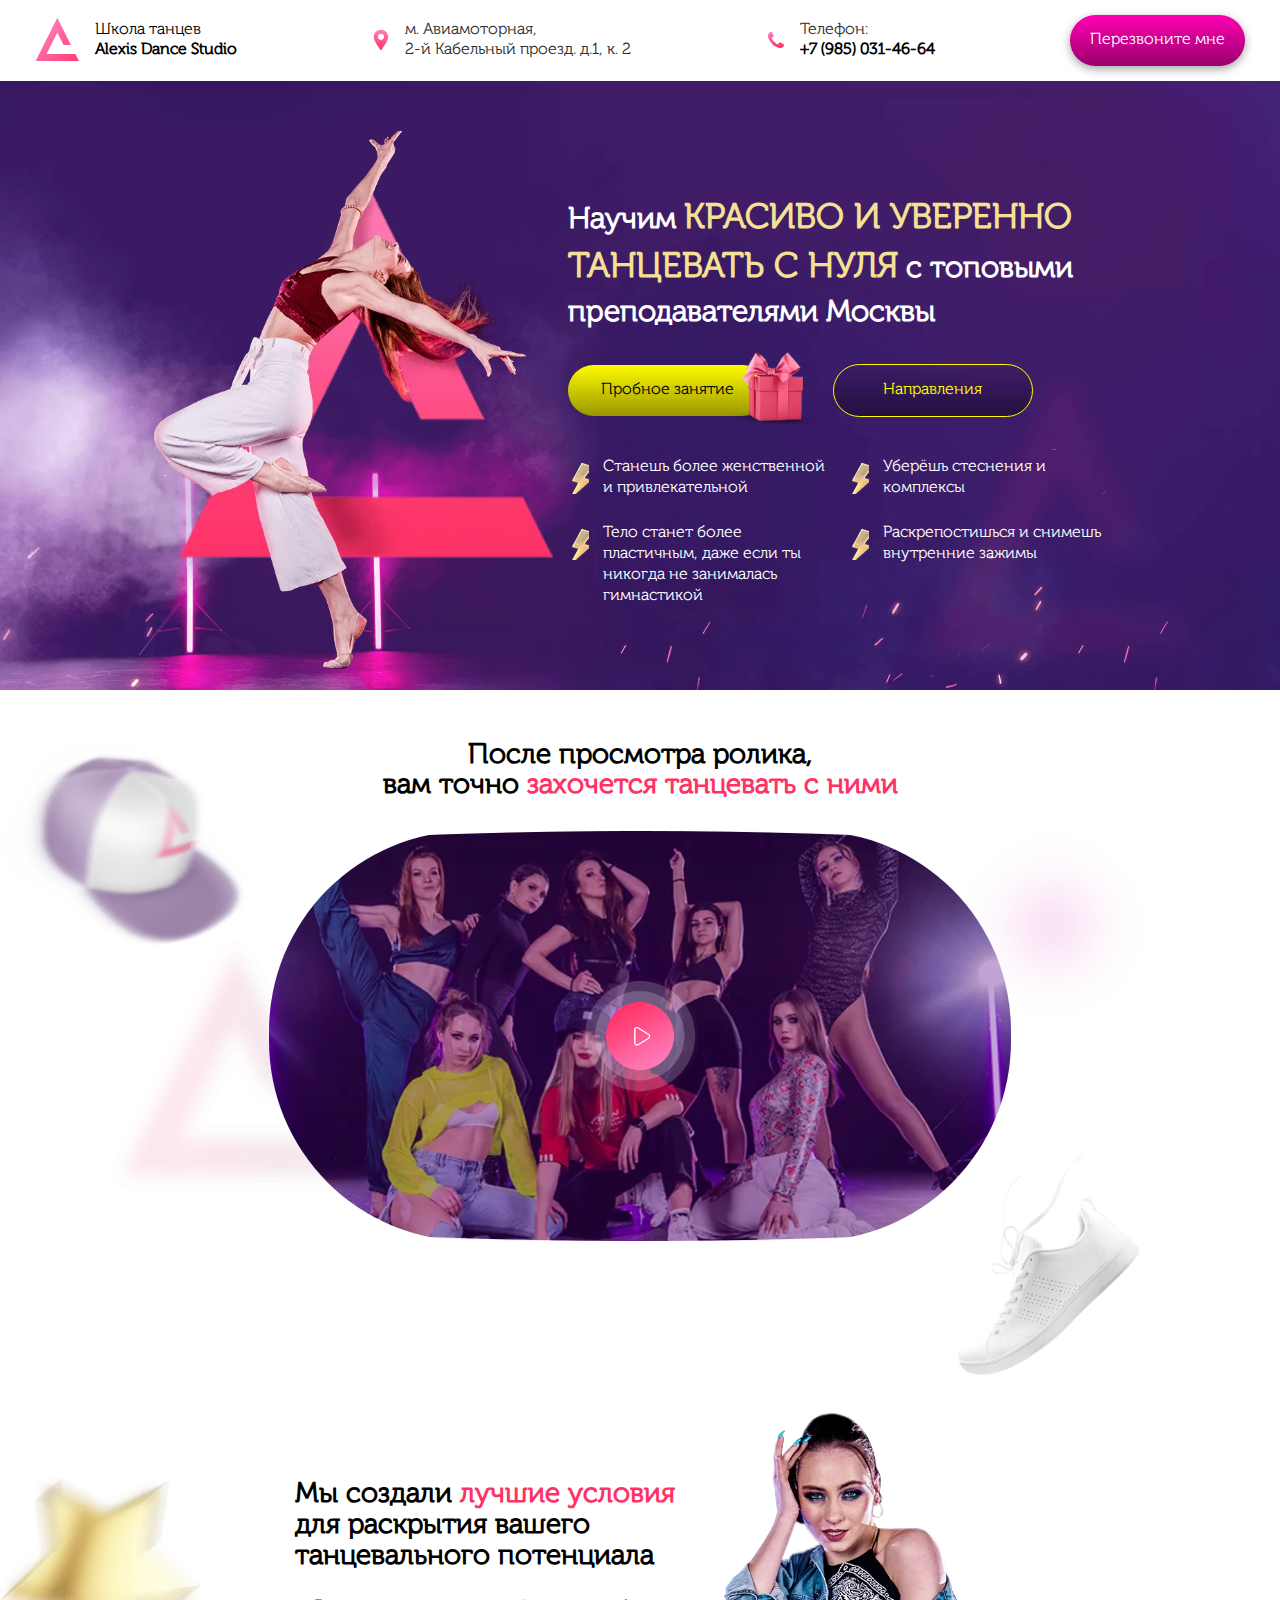
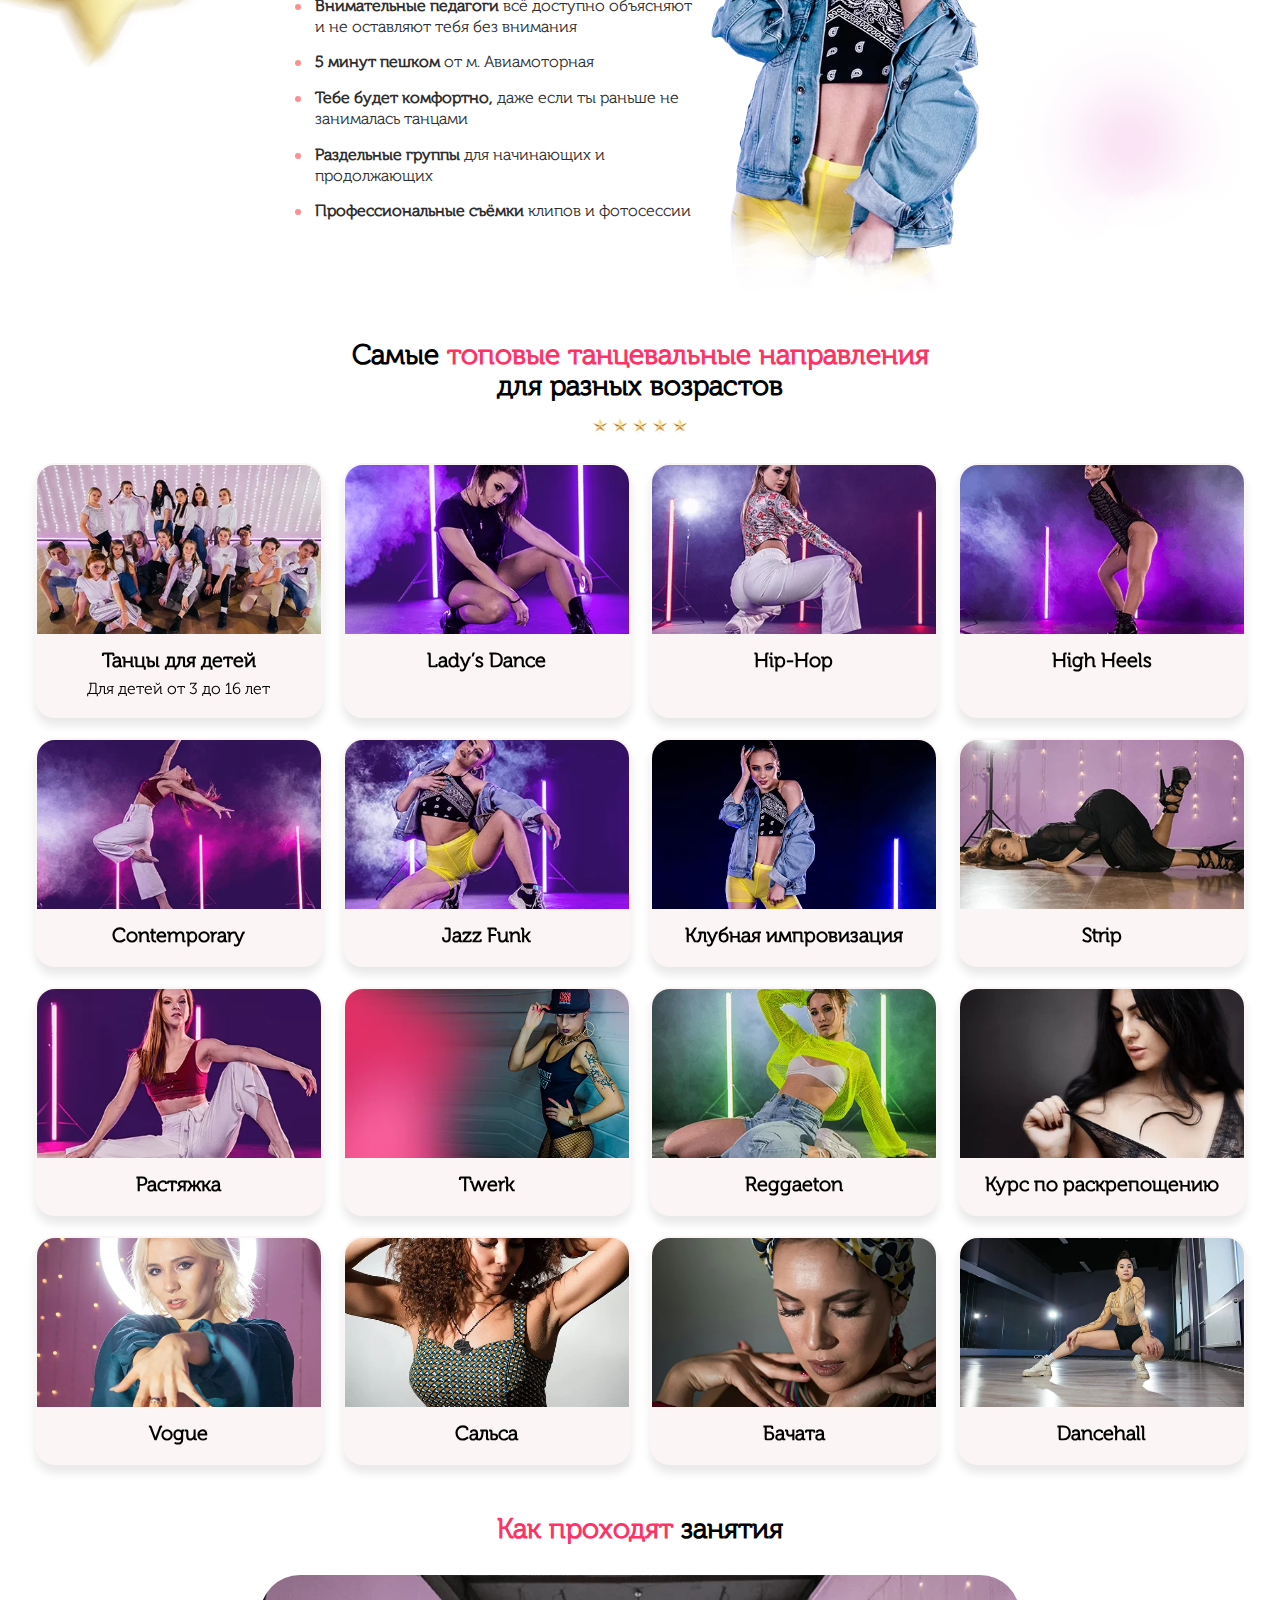
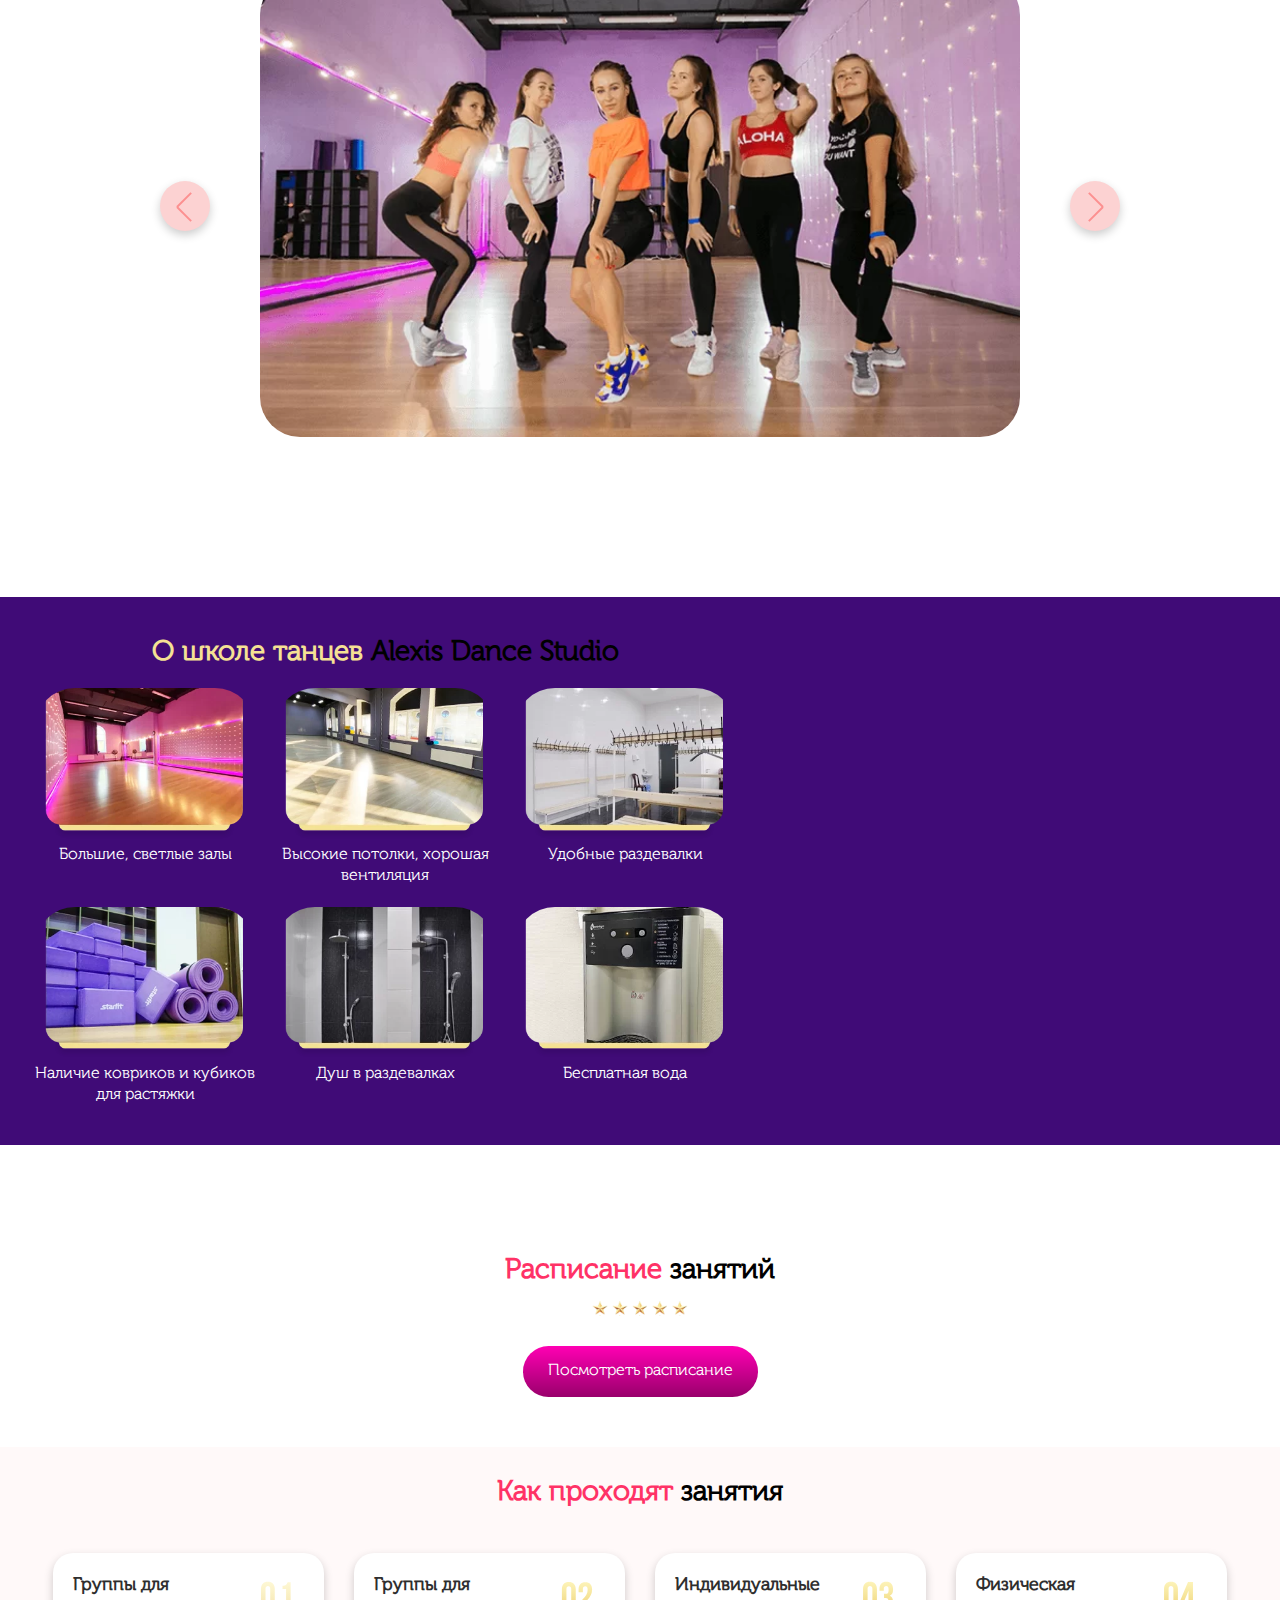
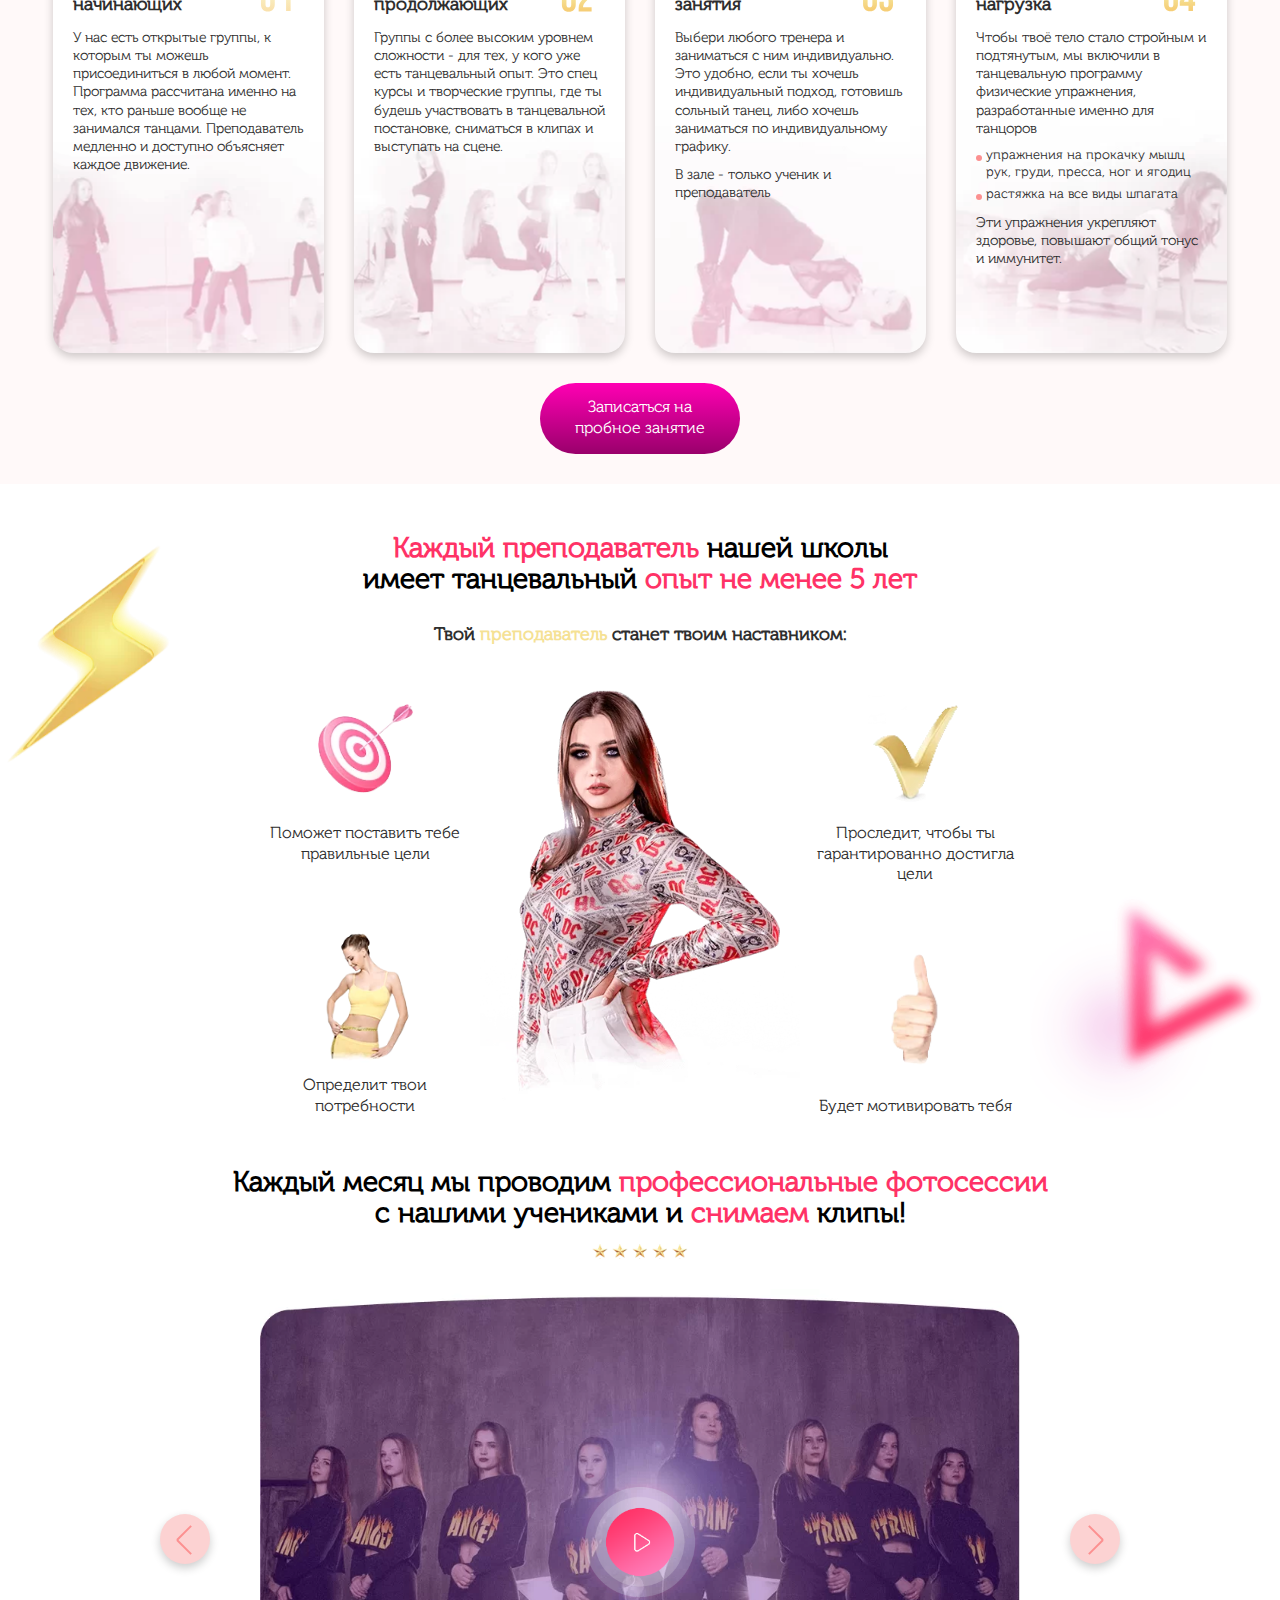
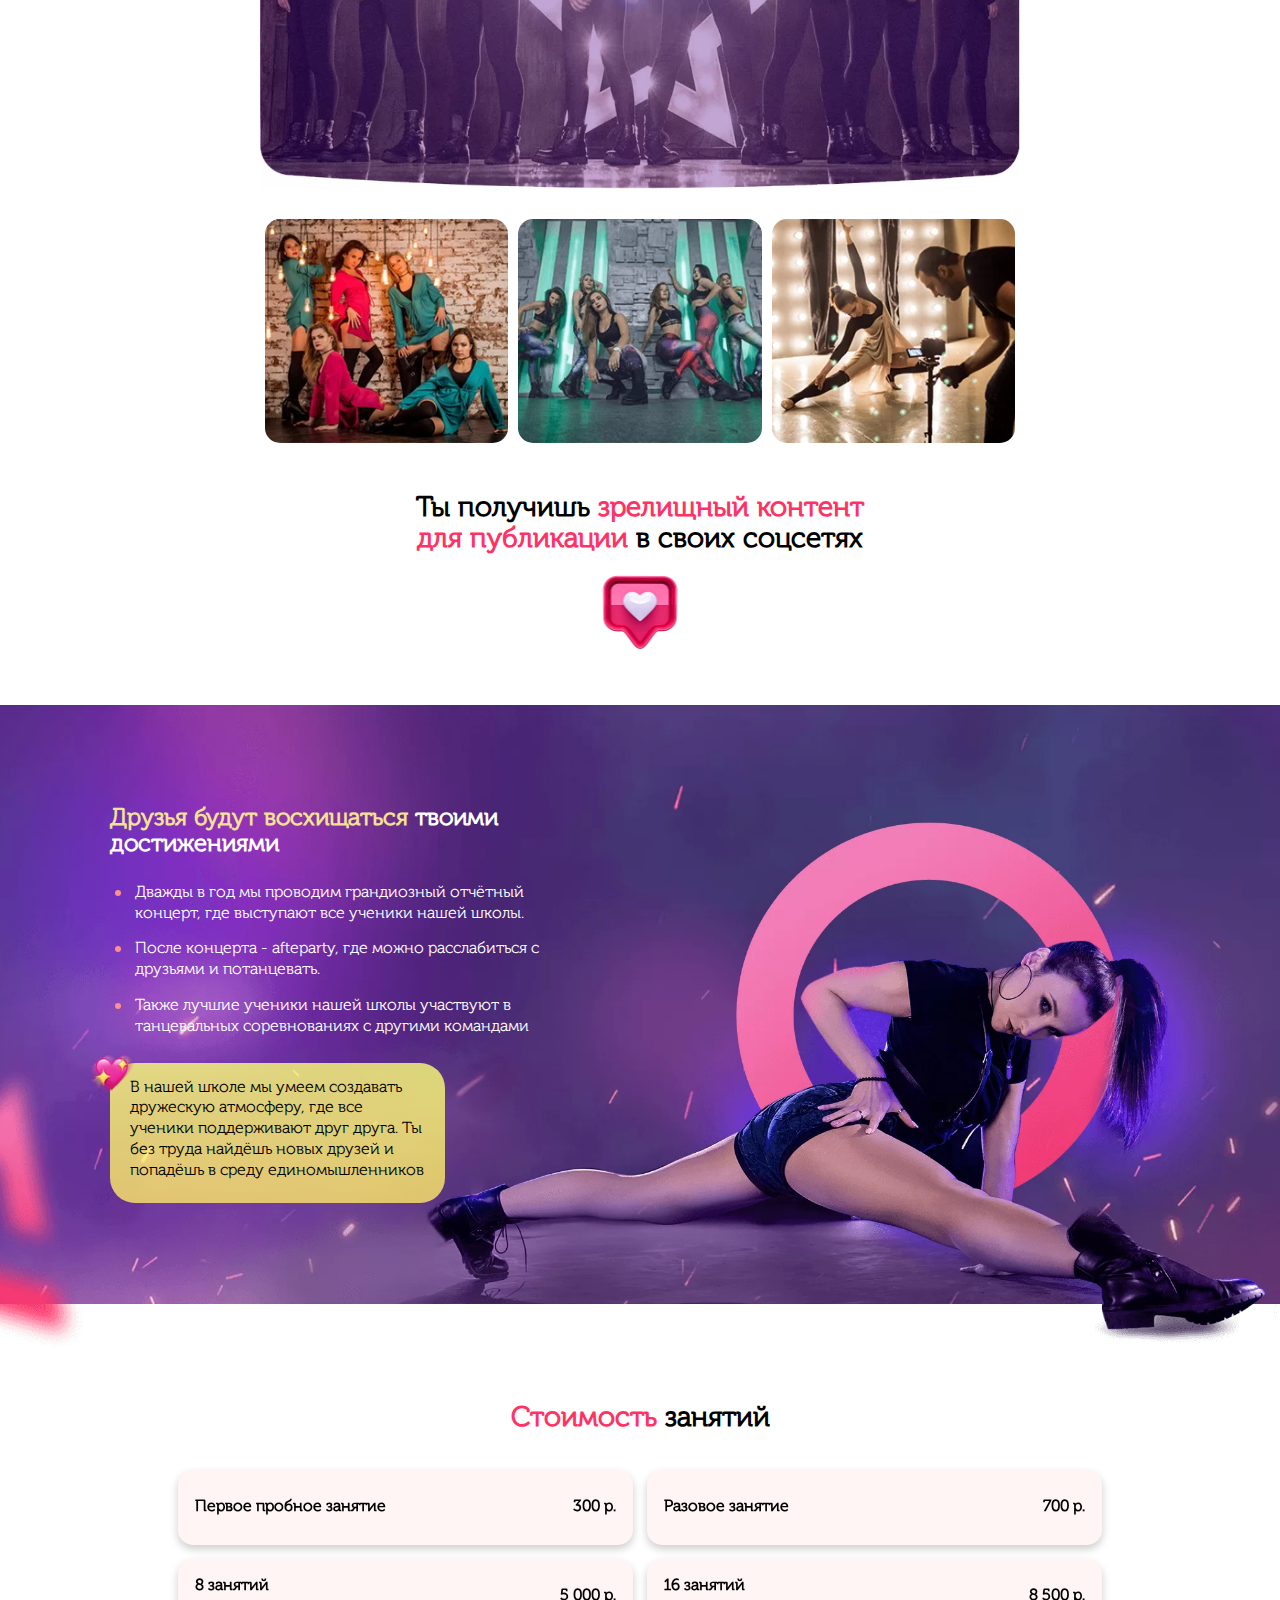
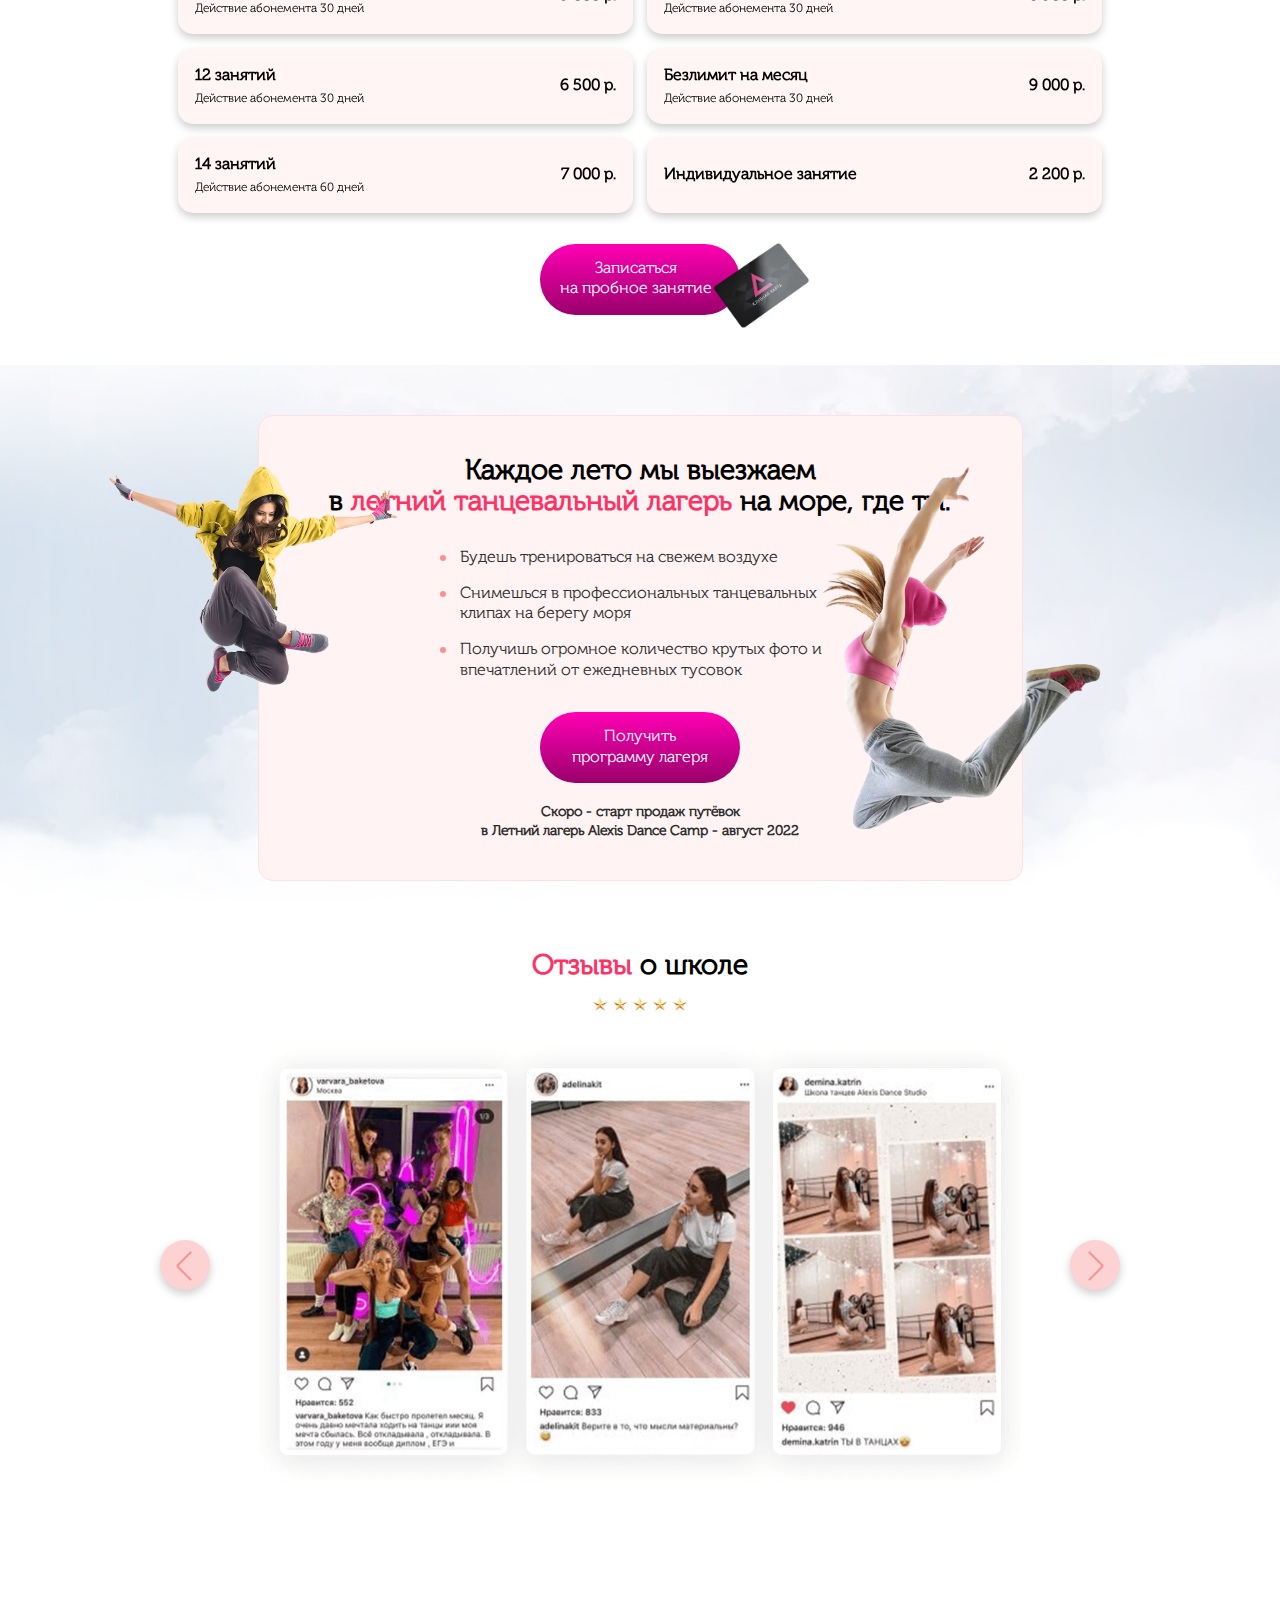
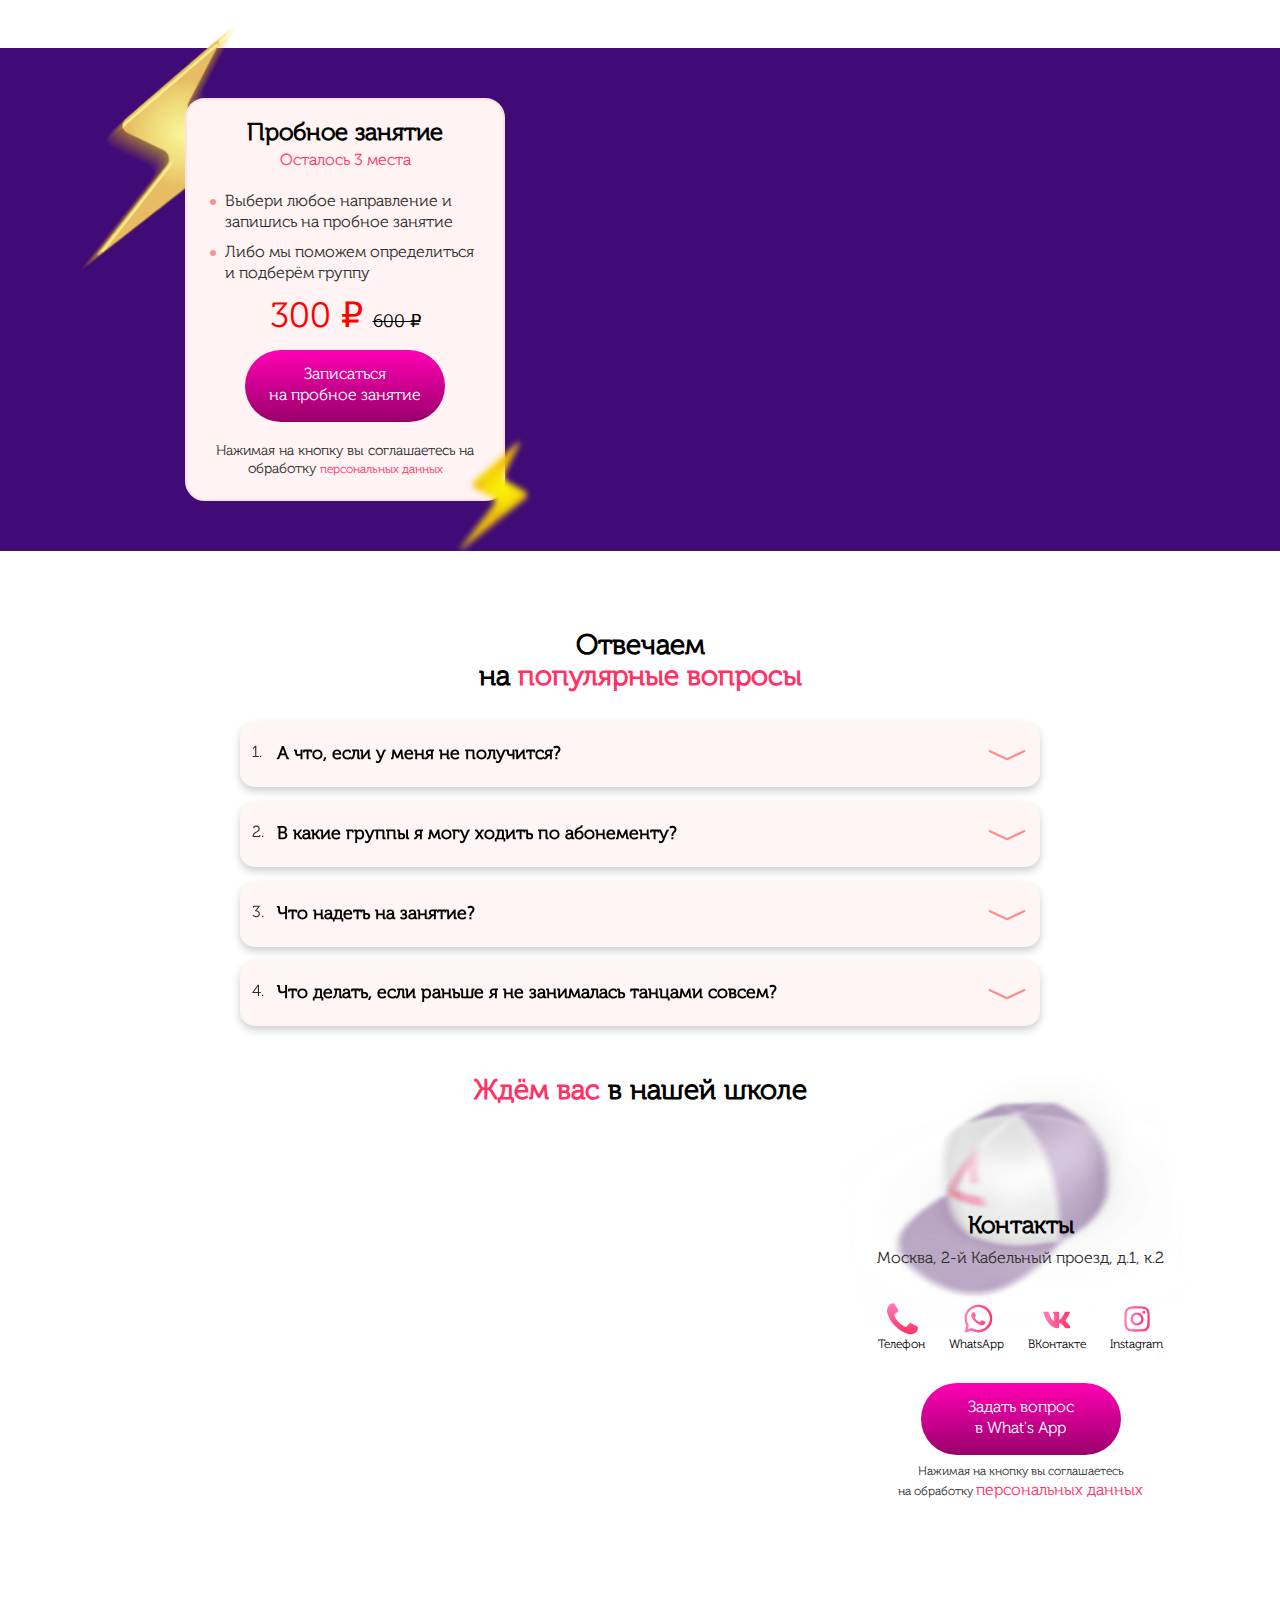
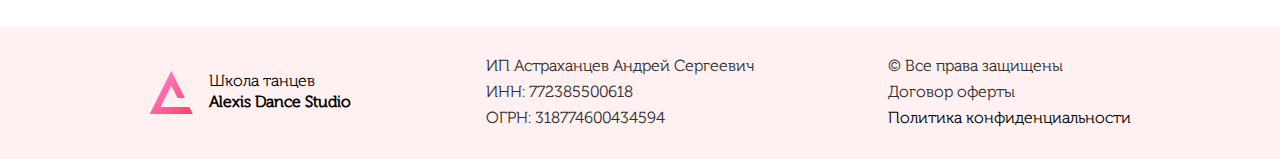
==== commit eb109fee: "Add files via upload" ====
--- a/index.html
+++ b/index.html
@@ -394,7 +394,7 @@
                                     <a href="#dance-kids" class="dance-directions__item popup-link">
 
                                         <figure class="dance-directions__image">
-                                            <img src="images/dance-directions_jpg/dance-directions_1.jpg" alt="Фото детей и тренера">
+                                            <img src="images/dance-directions/dance-directions_1.webp" alt="Фото детей и тренера">
                                         </figure>
 
                                         <div class="dance-directions__info">
--- a/css/style.css
+++ b/css/style.css
@@ -12,29 +12,19 @@
 
 html,
 body {
-    box-sizing: border-box;
+    -webkit-box-sizing: border-box;
+            box-sizing: border-box;
     width: 100%;
     height: 100%;
     min-height: 100%;
     scroll-behavior: smooth;
   }
 
-html::-webkit-scrollbar {
-    width: 5px; /* ширина для вертикального скролла */
-    height: 0px; /* высота для горизонтального скролла */
-    background-color: rgb(255, 219, 219); /* цвет фона */
-    border-radius: 10px;
-}
-
-html::-webkit-scrollbar-thumb {
-    background-color: rgb(255, 81, 81);
-    border-radius: 10px;
-}
-
 *,
 *:before,
 *:after {
-    box-sizing: inherit;
+    -webkit-box-sizing: inherit;
+            box-sizing: inherit;
   }
 
 body{
@@ -48,17 +38,20 @@
 }
 
 .wrapper{
+    display: -webkit-box;
+    display: -ms-flexbox;
     display: flex;
-    flex-direction: column;
+    -webkit-box-orient: vertical;
+    -webkit-box-direction: normal;
+        -ms-flex-direction: column;
+            flex-direction: column;
     height: 100%;
 }
 
 .main{
-    flex: 1 1 auto;
-}
-
-body.lock{
-    overflow: hidden;
+    -webkit-box-flex: 1;
+        -ms-flex: 1 1 auto;
+            flex: 1 1 auto;
 }
 
 h2{
@@ -98,9 +91,13 @@
     width: 100%;
     max-width: 200px;
     border-radius: 90px;
+    -webkit-transition: 0.3s;
+    -o-transition: 0.3s;
     transition: 0.3s;
     font-size: 16px;
     font-weight: 500;
+    -webkit-transition-property: all;
+    -o-transition-property: all;
     transition-property: all;
     text-align: center;
     vertical-align: middle;
@@ -109,6 +106,8 @@
 .pink-btn {
     color: #ffffff;
     background-color: rgba(255, 0, 179, 1);
+    background-image: -webkit-gradient(linear, left bottom, left top, from(rgba(0, 0, 0, 0.4)), to(rgba(0, 0, 0, 0)));
+    background-image: -o-linear-gradient(bottom, rgba(0, 0, 0, 0.4), rgba(0, 0, 0, 0));
     background-image: linear-gradient(to top, rgba(0, 0, 0, 0.4), rgba(0, 0, 0, 0));
 }
 
@@ -119,16 +118,24 @@
 .yellow-btn{
     color: #000000;
     background-color: rgba(255, 251, 0, 1);
+    background-image: -webkit-gradient(linear, left bottom, left top, from(rgba(0, 0, 0, 0.4)), to(rgba(0, 0, 0, 0)));
+    background-image: -o-linear-gradient(bottom, rgba(0, 0, 0, 0.4), rgba(0, 0, 0, 0));
     background-image: linear-gradient(to top, rgba(0, 0, 0, 0.4), rgba(0, 0, 0, 0));
 }
 
 .yellow-btn:hover{
     background-color: rgba(255, 251, 0, 0.9);
-    box-shadow: 0px 2px 5px rgba(255, 251, 0, 0.5);
+    -webkit-box-shadow: 0px 2px 5px rgba(255, 251, 0, 0.5);
+            box-shadow: 0px 2px 5px rgba(255, 251, 0, 0.5);
 }
 
 .text-pink{
     color: rgb(255, 50, 102);
+}
+
+.text-pink:hover {
+    text-decoration: underline;
+
 }
 
 .text-yellow {
@@ -159,7 +166,9 @@
     position: absolute;
     bottom: -30px;
     left: 50%;
-    transform: translateX(-50%);
+    -webkit-transform: translateX(-50%);
+        -ms-transform: translateX(-50%);
+            transform: translateX(-50%);
     background-image: url(../images/dance-directions/stars.png);
     background-size: contain; 
 }
@@ -168,8 +177,13 @@
     border-radius: 15px;
     background-color: #fff5f5;
     border: 2px solid transparent;
-    box-shadow: 0px 4px 8px rgba(0, 0, 0, 0.2);
+    -webkit-box-shadow: 0px 4px 8px rgba(0, 0, 0, 0.2);
+            box-shadow: 0px 4px 8px rgba(0, 0, 0, 0.2);
+    -webkit-transition: 0.3s;
+    -o-transition: 0.3s;
     transition: 0.3s;
+    -webkit-transition-property: all;
+    -o-transition-property: all;
     transition-property: all;
     will-change: transform;
 }
@@ -177,8 +191,11 @@
 .item-hover:hover{
     background-color: #ffecec;
     border: 2px solid #fcc9c9;
-    box-shadow: 0px 4px 8px rgba(0, 0, 0, 0.4);
-    transform: translateY(-1px);
+    -webkit-box-shadow: 0px 4px 8px rgba(0, 0, 0, 0.4);
+            box-shadow: 0px 4px 8px rgba(0, 0, 0, 0.4);
+    -webkit-transform: translateY(-1px);
+        -ms-transform: translateY(-1px);
+            transform: translateY(-1px);
 }
 
 .container{
@@ -187,19 +204,26 @@
     margin: 0 auto;
 }
 
+.disabled {
+    cursor: default;
+}
+
 button{
     cursor: pointer;
     border: 0;
-}
-
-
-
-
+    background-color: transparent;
+}
 
 .header__inner {
+    display: -webkit-box;
+    display: -ms-flexbox;
     display: flex;
-    justify-content: space-between;
-    align-items: center;
+    -webkit-box-pack: justify;
+        -ms-flex-pack: justify;
+            justify-content: space-between;
+    -webkit-box-align: center;
+        -ms-flex-align: center;
+            align-items: center;
     padding: 15px 0;
 }
 
@@ -216,8 +240,12 @@
 }
 
 .logo-link {
+    display: -webkit-box;
+    display: -ms-flexbox;
     display: flex;
-    align-items: center;
+    -webkit-box-align: center;
+        -ms-flex-align: center;
+            align-items: center;
 }
 
 .logo-images {
@@ -234,8 +262,12 @@
 }
 
 .header__maps {
+    display: -webkit-box;
+    display: -ms-flexbox;
     display: flex;
-    align-items: center;
+    -webkit-box-align: center;
+        -ms-flex-align: center;
+            align-items: center;
 }
 
 .header__maps img {
@@ -266,8 +298,12 @@
 }
 
 .header__phone {
+    display: -webkit-box;
+    display: -ms-flexbox;
     display: flex;
-    align-items: center;
+    -webkit-box-align: center;
+        -ms-flex-align: center;
+            align-items: center;
 }
 
 .header__phone-link{
@@ -289,11 +325,13 @@
 }
 
 .header__callback-link{
-    box-shadow: 0px 3px 10px rgb(163, 163, 163);
+    -webkit-box-shadow: 0px 3px 10px rgb(163, 163, 163);
+            box-shadow: 0px 3px 10px rgb(163, 163, 163);
 }
 
 .header__callback-link:hover{
-    box-shadow: 0px 3px 10px rgb(102, 102, 102);
+    -webkit-box-shadow: 0px 3px 10px rgb(102, 102, 102);
+            box-shadow: 0px 3px 10px rgb(102, 102, 102);
 }
 
 
@@ -309,18 +347,31 @@
     background-position: center;
     background-repeat: no-repeat;
     color: #ffffff;
+    background-color: #400b77;
 }
 
 .school-presentation__inner {
+    display: -webkit-box;
+    display: -ms-flexbox;
     display: flex;
-    align-items: center;
-    justify-content: center;
+    -webkit-box-align: center;
+        -ms-flex-align: center;
+            align-items: center;
+    -webkit-box-pack: center;
+        -ms-flex-pack: center;
+            justify-content: center;
 }
 
 .school-presentation__image{
+    display: -webkit-box;
+    display: -ms-flexbox;
     display: flex;
-    justify-content: center;
-    align-items: flex-end;
+    -webkit-box-pack: center;
+        -ms-flex-pack: center;
+            justify-content: center;
+    -webkit-box-align: end;
+        -ms-flex-align: end;
+            align-items: flex-end;
     max-width: 400px;
     margin-right: 15px;
 }
@@ -346,8 +397,12 @@
 }
 
 .school-presentation__button {
+    display: -webkit-box;
+    display: -ms-flexbox;
     display: flex;
-    align-items: center;
+    -webkit-box-align: center;
+        -ms-flex-align: center;
+            align-items: center;
     margin-bottom: 40px;
 }
 
@@ -359,7 +414,9 @@
     position: absolute;
     top: 50%;
     right: -55px;
-    transform: translateY(-50%);
+    -webkit-transform: translateY(-50%);
+        -ms-transform: translateY(-50%);
+            transform: translateY(-50%);
     width: 95px;
     height: 75px;
 }
@@ -367,6 +424,8 @@
 .school-presentation__directions{
     color: rgba(255, 251, 0, 1);
     border: 1px solid rgba(255, 251, 0, 1);
+    background-image: -webkit-gradient(linear, left bottom, left top, from(rgba(0, 0, 0, 0.4)), to(rgba(0, 0, 0, 0)));
+    background-image: -o-linear-gradient(bottom, rgba(0, 0, 0, 0.4), rgba(0, 0, 0, 0));
     background-image: linear-gradient(to top, rgba(0, 0, 0, 0.4), rgba(0, 0, 0, 0));
     margin-left: 65px;
 }
@@ -374,12 +433,16 @@
 .school-presentation__directions:hover{
     color: #000000;
     background-color: rgba(255, 251, 0, 1);
-    box-shadow: 0px 2px 7px rgba(255, 251, 0, 0.5);
+    -webkit-box-shadow: 0px 2px 7px rgba(255, 251, 0, 0.5);
+            box-shadow: 0px 2px 7px rgba(255, 251, 0, 0.5);
 }
 
 .school-presentation__list {
+    display: -webkit-box;
+    display: -ms-flexbox;
     display: flex;
-    flex-wrap: wrap;
+    -ms-flex-wrap: wrap;
+        flex-wrap: wrap;
     margin-bottom: -25px;
 }
 
@@ -418,8 +481,12 @@
 }
 
 .video-preview__inner {
+    display: -webkit-box;
+    display: -ms-flexbox;
     display: flex;
-    justify-content: center;
+    -webkit-box-pack: center;
+        -ms-flex-pack: center;
+            justify-content: center;
     padding: 20px 0 50px;
 }
 
@@ -437,7 +504,8 @@
 
 .video-preview__bg{
     display: block;
-    object-fit: cover;
+    -o-object-fit: cover;
+       object-fit: cover;
     width: 100%;
     height: 100%;
     max-height: 410px;
@@ -447,18 +515,26 @@
     position: absolute;
     top: 50%;
     left: 50%;
-    transform: translate(-50%, -50%);
+    -webkit-transform: translate(-50%, -50%);
+        -ms-transform: translate(-50%, -50%);
+            transform: translate(-50%, -50%);
 }
 
 .video-preview__link img{
+    -webkit-transition: 0.5s;
+    -o-transition: 0.5s;
     transition: 0.5s;
+    -webkit-transition-property: all;
+    -o-transition-property: all;
     transition-property: all;
     width: 120px;
     height: 120px;
 }
 
 .video-preview__link img:hover{
-    transform: scale(1.30);
+    -webkit-transform: scale(1.30);
+        -ms-transform: scale(1.30);
+            transform: scale(1.30);
 }
 
 .video-preview__popup{
@@ -483,9 +559,15 @@
 }
 
 .better-conditions__inner {
+    display: -webkit-box;
+    display: -ms-flexbox;
     display: flex;
-    justify-content: center;
-    align-items: center;
+    -webkit-box-pack: center;
+        -ms-flex-pack: center;
+            justify-content: center;
+    -webkit-box-align: center;
+        -ms-flex-align: center;
+            align-items: center;
     width: 100%;
     height: 100%;
 }
@@ -523,7 +605,8 @@
 
 .better-conditions__image img{
     display: block;
-    object-fit: contain;
+    -o-object-fit: contain;
+       object-fit: contain;
     width: 100%;
     height: 100%;
     max-height: 480px;
@@ -546,20 +629,21 @@
 }
 
 .dance-directions__inner {
+    display: -ms-grid;
+    display: grid;
+    justify-items: stretch;
+    grid-template-columns: repeat(auto-fill, minmax(280px, auto));
+    width: 100%;
+    grid-gap: 20px;
+}
+
+.dance-directions__wrapper{
+    display: -webkit-box;
+    display: -ms-flexbox;
     display: flex;
-    justify-content: center;
-    flex-wrap: wrap;
-    width: 100%;
-    margin-bottom: -20px;
-}
-
-.dance-directions__wrapper{
-    display: flex;
-    align-items: stretch;
-    padding: 20px;
-    width: 100%;
-    max-width: 300px;
-    min-height: 260px;
+    -webkit-box-align: stretch;
+        -ms-flex-align: stretch;
+            align-items: stretch;
 }
 
 .dance-directions__item {
@@ -569,18 +653,26 @@
     width: 100%;
     border-radius: 20px;
     background-color: #fcf5f5;
+    -webkit-transition: 0.5s;
+    -o-transition: 0.5s;
     transition: 0.5s;
+    -webkit-transition-property: all;
+    -o-transition-property: all;
     transition-property: all;
     border: 2px solid transparent;
-    box-shadow: 0px 8px 10px rgba(233, 233, 233, 1);
+    -webkit-box-shadow: 0px 8px 10px rgba(233, 233, 233, 1);
+            box-shadow: 0px 8px 10px rgba(233, 233, 233, 1);
     will-change: transform;
 }
 
 .dance-directions__item:hover{
-    transform: scale(1.05);
+    -webkit-transform: scale(1.05);
+        -ms-transform: scale(1.05);
+            transform: scale(1.05);
     z-index: 2;
     border: 2px solid #fcd2d2;
-    box-shadow: 0px 8px 10px rgb(207, 207, 207);
+    -webkit-box-shadow: 0px 8px 10px rgb(207, 207, 207);
+            box-shadow: 0px 8px 10px rgb(207, 207, 207);
 }
 
 .dance-directions__image {
@@ -588,9 +680,10 @@
     border-radius: 20px;  
 }
 
-.dance-directions__image img{
+.dance-directions__image img {
     display: block;
-    object-fit: cover;
+    -o-object-fit: cover;
+       object-fit: cover;
     width: 100%;
     height: 100%;
     max-height: 169px;
@@ -645,15 +738,21 @@
     background-color: #fcd2d2;
     border: 2px solid transparent;
     border-radius: 50%;
+    -webkit-transition: 0.3s;
+    -o-transition: 0.3s;
     transition: 0.3s;
+    -webkit-transition-property: all;
+    -o-transition-property: all;
     transition-property: all;
-    box-shadow: 0px 4px 10px rgba(0, 0, 0, 0.2);
+    -webkit-box-shadow: 0px 4px 10px rgba(0, 0, 0, 0.2);
+            box-shadow: 0px 4px 10px rgba(0, 0, 0, 0.2);
 }
 
 .slick-arrow:hover{
     background-color: #ffdada;
     border: 2px solid #fc9090;
-    box-shadow: 0px 4px 10px rgba(0, 0, 0, 0.4);
+    -webkit-box-shadow: 0px 4px 10px rgba(0, 0, 0, 0.4);
+            box-shadow: 0px 4px 10px rgba(0, 0, 0, 0.4);
 }
 
 .slick-arrow:active{
@@ -664,7 +763,9 @@
 .slick-prev{
     top: 50%;
     left: -100px;
-    transform: translateY(-50%);
+    -webkit-transform: translateY(-50%);
+        -ms-transform: translateY(-50%);
+            transform: translateY(-50%);
     position: absolute;
 }
 
@@ -677,8 +778,14 @@
     position: absolute;
     top: 50%;
     left: 15px;
-    transform-origin: left;
+    -webkit-transform-origin: left;
+        -ms-transform-origin: left;
+            transform-origin: left;
+    -webkit-transition: 0.3s;
+    -o-transition: 0.3s;
     transition: 0.3s;
+    -webkit-transition-property: all;
+    -o-transition-property: all;
     transition-property: all;
     will-change: left;
 }
@@ -694,18 +801,24 @@
 }
 
 .slick-prev:before{
-    transform: rotate(45deg);
+    -webkit-transform: rotate(45deg);
+        -ms-transform: rotate(45deg);
+            transform: rotate(45deg);
 }
 
 .slick-prev:after{
-    transform: rotate(-45deg);
+    -webkit-transform: rotate(-45deg);
+        -ms-transform: rotate(-45deg);
+            transform: rotate(-45deg);
 }
 
 
 .slick-next{
     top: 50%;
     right: -100px;
-    transform: translateY(-50%);
+    -webkit-transform: translateY(-50%);
+        -ms-transform: translateY(-50%);
+            transform: translateY(-50%);
     position: absolute;
 }
 
@@ -718,8 +831,14 @@
     position: absolute;
     top: 50%;
     right: 15px;
-    transform-origin: right;
+    -webkit-transform-origin: right;
+        -ms-transform-origin: right;
+            transform-origin: right;
+    -webkit-transition: 0.3s;
+    -o-transition: 0.3s;
     transition: 0.3s;
+    -webkit-transition-property: all;
+    -o-transition-property: all;
     transition-property: all;
     will-change: right;
 }
@@ -735,11 +854,15 @@
 }
 
 .slick-next:before{
-    transform: rotate(45deg);
+    -webkit-transform: rotate(45deg);
+        -ms-transform: rotate(45deg);
+            transform: rotate(45deg);
 }
 
 .slick-next:after{
-    transform: rotate(-45deg);
+    -webkit-transform: rotate(-45deg);
+        -ms-transform: rotate(-45deg);
+            transform: rotate(-45deg);
 }
 
 .classes__image img{
@@ -747,11 +870,14 @@
     width: 100%;
     height: 100%;
     max-height: 462px;
-    object-fit: cover;
+    -o-object-fit: cover;
+       object-fit: cover;
     border-radius: 40px;
 }
 
 .classes .slick-track .slick-slide{
+    display: -webkit-box;
+    display: -ms-flexbox;
     display: flex;
     height: auto;
     max-height: 462px;
@@ -760,12 +886,22 @@
 
 
 .about-school {
-    background-image:  url(../images/background/about-school_bg.webp);
+    background-image:  url(../images/background/about-school_bg.jpg);
     background-size: cover;
     background-repeat: no-repeat;
     background-position: 60% 0%;
-    margin-bottom: 50px;
     padding: 50px 0;
+    position: relative;
+    margin-bottom: 30px;
+}
+
+.about-school:before {
+    content: '';
+    position: absolute;
+    inset: 0;
+    background-color: #400b77;
+    z-index: -1;
+    margin: 80px 0;
 }
 
 .about-school__wrapper {
@@ -780,18 +916,11 @@
 }
 
 .about-school__inner {
-    display: flex;
-    justify-content: center;
-    flex-wrap: wrap;
-    max-width: 700px;
-    margin-bottom: -10px;
-}
-
-.about-school__container{
-    width: 100%;
-    max-width: 220px;
-    min-height: 200px;
-    padding: 10px;
+    display: -ms-grid;
+    display: grid;
+    justify-items: stretch;
+    grid-template-columns: repeat(auto-fill, minmax(220px, auto));
+    grid-gap: 20px;
 }
 
 .about-school__item {
@@ -810,7 +939,8 @@
 
 .about-school__image img{
     display: block;
-    object-fit: cover;
+    -o-object-fit: cover;
+       object-fit: cover;
     width: 100%;
     height: 100%;
     max-height: 152px;
@@ -847,6 +977,7 @@
 .pass-classes {
     background-color: #fff9f9;
     margin-bottom: 50px;
+    padding: 30px 0;
 }
 
 .pass-classes__title {
@@ -855,9 +986,14 @@
 }
 
 .pass-classes__inner {
+    display: -webkit-box;
+    display: -ms-flexbox;
     display: flex;
-    flex-wrap: wrap;
-    justify-content: center;
+    -ms-flex-wrap: wrap;
+        flex-wrap: wrap;
+    -webkit-box-pack: center;
+        -ms-flex-pack: center;
+            justify-content: center;
     margin-bottom: -15px;
 }
 
@@ -874,7 +1010,8 @@
     background-color: #fff;
     background-position: center 120%;
     background-repeat: no-repeat;
-    box-shadow: 0px 4px 10px rgba(0, 0, 0, 0.2);
+    -webkit-box-shadow: 0px 4px 10px rgba(0, 0, 0, 0.2);
+            box-shadow: 0px 4px 10px rgba(0, 0, 0, 0.2);
 }
 
 .pass-classes__info {
@@ -883,9 +1020,15 @@
 
 .pass-classes__header{
     margin-bottom: 10px;
+    display: -webkit-box;
+    display: -ms-flexbox;
     display: flex;
-    align-items: center;
-    justify-content: space-between;
+    -webkit-box-align: center;
+        -ms-flex-align: center;
+            align-items: center;
+    -webkit-box-pack: justify;
+        -ms-flex-pack: justify;
+            justify-content: space-between;
 }
 
 .pass-classes__text {
@@ -941,35 +1084,62 @@
 }
 
 .school-teacher__inner {
+    display: -webkit-box;
+    display: -ms-flexbox;
     display: flex;
-    justify-content: center;
+    -webkit-box-pack: center;
+        -ms-flex-pack: center;
+            justify-content: center;
 }
 
 .school-teacher__list {
+    display: -webkit-box;
+    display: -ms-flexbox;
     display: flex;
-    flex-direction: column;
-    justify-content: space-between;
+    -webkit-box-orient: vertical;
+    -webkit-box-direction: normal;
+        -ms-flex-direction: column;
+            flex-direction: column;
+    -webkit-box-pack: justify;
+        -ms-flex-pack: justify;
+            justify-content: space-between;
     max-width: 200px;
 }
 
 .school-teacher__item {
+    display: -webkit-box;
+    display: -ms-flexbox;
     display: flex;
-    align-items: center;
-    flex-direction: column;
-    justify-content: center;
+    -webkit-box-align: center;
+        -ms-flex-align: center;
+            align-items: center;
+    -webkit-box-orient: vertical;
+    -webkit-box-direction: normal;
+        -ms-flex-direction: column;
+            flex-direction: column;
+    -webkit-box-pack: center;
+        -ms-flex-pack: center;
+            justify-content: center;
 }
 
 .school-teacher__item-image {
     width: 95px;
     height: 141px;
     margin-bottom: 5px;
+    display: -webkit-box;
+    display: -ms-flexbox;
     display: flex;
-    align-items: center;
-    justify-content: center;
+    -webkit-box-align: center;
+        -ms-flex-align: center;
+            align-items: center;
+    -webkit-box-pack: center;
+        -ms-flex-pack: center;
+            justify-content: center;
 }
 
 .school-teacher__item-image img{
-    object-fit: contain;
+    -o-object-fit: contain;
+       object-fit: contain;
     width: 100%;
     height: 100%;
 }
@@ -979,8 +1149,12 @@
 }
 
 .school-teacher__image {
+    display: -webkit-box;
+    display: -ms-flexbox;
     display: flex;
-    align-items: center;
+    -webkit-box-align: center;
+        -ms-flex-align: center;
+            align-items: center;
     max-width: 320px;
     margin: 0px 15px;
 }
@@ -1033,7 +1207,9 @@
 }
 
 .photoshoot__image:hover .video-preview__link img{
-    transform: scale(1.30);
+    -webkit-transform: scale(1.30);
+        -ms-transform: scale(1.30);
+            transform: scale(1.30);
 }
 
 .photoshoot__image {
@@ -1042,7 +1218,8 @@
 }
 
 .photoshoot__image-bg{
-    object-fit: cover;
+    -o-object-fit: cover;
+       object-fit: cover;
     max-height: 506px;
 }
 
@@ -1075,9 +1252,15 @@
 .photoshoot__row-images {
     max-width: 760px;
     margin: auto;
+    display: -webkit-box;
+    display: -ms-flexbox;
     display: flex;
-    align-items: stretch;
-    justify-content: space-between;
+    -webkit-box-align: stretch;
+        -ms-flex-align: stretch;
+            align-items: stretch;
+    -webkit-box-pack: justify;
+        -ms-flex-pack: justify;
+            justify-content: space-between;
 }
 
 .photoshoot__item-image {
@@ -1086,7 +1269,8 @@
 }
 
 .photoshoot__item-image img {
-    object-fit: cover;
+    -o-object-fit: cover;
+       object-fit: cover;
     display: block;
     width: 100%;
     height: 100%;
@@ -1118,6 +1302,16 @@
     background-repeat: no-repeat;
     background-position: 50% 0;
     padding: 50px;
+    position: relative;
+}
+
+.publication-content__wrapper:before {
+    content: '';
+    position: absolute;
+    inset: 0;
+    background-color: #400b77;
+    z-index: -1;
+    margin: 80px 0;
 }
 
 .publication-content__inner {
@@ -1183,17 +1377,30 @@
 }
 
 .cost-classes__inner {
+    display: -webkit-box;
+    display: -ms-flexbox;
     display: flex;
-    flex-wrap: wrap;
-    align-items: center;
-    justify-content: center;
+    -ms-flex-wrap: wrap;
+        flex-wrap: wrap;
+    -webkit-box-align: center;
+        -ms-flex-align: center;
+            align-items: center;
+    -webkit-box-pack: center;
+        -ms-flex-pack: center;
+            justify-content: center;
     margin-bottom: -7px;
 }
 
 .cost-classes__link {
+    display: -webkit-box;
+    display: -ms-flexbox;
     display: flex;
-    align-items: center;
-    justify-content: space-between;
+    -webkit-box-align: center;
+        -ms-flex-align: center;
+            align-items: center;
+    -webkit-box-pack: justify;
+        -ms-flex-pack: justify;
+            justify-content: space-between;
     width: 100%;
     max-width: 455px;
     min-height: 75px;
@@ -1214,8 +1421,12 @@
 }
 
 .cost-classes__btn {
+    display: -webkit-box;
+    display: -ms-flexbox;
     display: flex;
-    align-items: center;
+    -webkit-box-align: center;
+        -ms-flex-align: center;
+            align-items: center;
     text-align: center;
     margin: 30px auto 0px;
     position: relative;
@@ -1230,7 +1441,8 @@
 
 .cost-classes__image img{
     width: 100%;
-    object-fit: contain;
+    -o-object-fit: contain;
+       object-fit: contain;
 }
 
 
@@ -1239,14 +1451,19 @@
 .dance-camp {
     background: url(../images/background/dance-camp_bg.png) 100% 100% / cover, url(../images/background/dance-camp_bgr.png) 100% 100% / cover;
     background-repeat: no-repeat;
-    padding: 50px 0;
-    margin-bottom: 20px;
+    padding: 50px 0 20px;
 }
 
 .dance-camp__wrapper {
+    display: -webkit-box;
+    display: -ms-flexbox;
     display: flex;
-    align-items: center;
-    justify-content: center;
+    -webkit-box-align: center;
+        -ms-flex-align: center;
+            align-items: center;
+    -webkit-box-pack: center;
+        -ms-flex-pack: center;
+            justify-content: center;
 }
 
 .dance-camp__inner {
@@ -1265,7 +1482,9 @@
     content: '';
     position: absolute;
     top: 50%;
-    transform: translateY(-50%);
+    -webkit-transform: translateY(-50%);
+        -ms-transform: translateY(-50%);
+            transform: translateY(-50%);
     width: 100%;
     max-width: 300px;
     height: 378px;
@@ -1319,6 +1538,7 @@
 
 .school-reviews {
     margin-bottom: 50px;
+    padding-top: 50px;
 }
 
 .school-reviews .title-decor:after{
@@ -1328,7 +1548,7 @@
 
 .school-reviews__title {
     text-align: center;
-    margin-bottom: 60px;
+    margin-bottom: 30px;
 }
 
 .school-reviews__inner{
@@ -1342,7 +1562,8 @@
 
 .school-reviews__image img{
     display: block;
-    object-fit: cover;
+    -o-object-fit: cover;
+       object-fit: cover;
     width: 100%;
     height: 100%;
     max-height: 506px;
@@ -1351,12 +1572,22 @@
 
 
 .trial-lesson {
-    background-image: url(../images/background/trial-lesson_bg.png);
+    background-image: url(../images/background/trial-lesson_bg.jpg);
     background-size: cover;
     background-repeat: no-repeat;
     background-position: 57% 55%;
     padding: 50px 0;
-    margin-bottom: 50px;
+    position: relative;
+    
+}
+
+.trial-lesson:before {
+    content: '';
+    position: absolute;
+    inset: 0;
+    background-color: #400b77;
+    z-index: -1;
+    margin: 80px 0;
 }
 
 .trial-lesson__container { 
@@ -1445,6 +1676,7 @@
 
 .trial-lesson__pol {
     font-size: 14px;
+    cursor: pointer;
 }
 
 .trial-lesson__person {
@@ -1471,7 +1703,6 @@
     margin-bottom: 15px;
     counter-increment: my-counter;
     position: relative;
-    
 }
 
 .popular-questions__item:hover{
@@ -1491,6 +1722,11 @@
 }
 
 .popular-questions__heading {
+    width: 100%;
+    text-align: left;
+    font-family: inherit;
+    font-weight: 700;
+    font-size: 18px;
     padding: 20px 55px 20px 35px;
 }
 
@@ -1502,32 +1738,44 @@
     width: 20px;
     height: 2px;
     background-color: #ff8a8a;
+    -webkit-transition: 0.3s;
+    -o-transition: 0.3s;
     transition: 0.3s;
+    -webkit-transition-property: all;
+    -o-transition-property: all;
     transition-property: all;
 }
 
 .popular-questions__heading::before{
-    transform: rotate(25deg);
+    -webkit-transform: rotate(25deg);
+        -ms-transform: rotate(25deg);
+            transform: rotate(25deg);
     right: 30px;
 }
 
 .popular-questions__heading::after{
-    transform: rotate(-25deg);
+    -webkit-transform: rotate(-25deg);
+        -ms-transform: rotate(-25deg);
+            transform: rotate(-25deg);
     right: 12px;
 }
 
 .popular-questions__heading.active::before{
-    transform: rotate(-45deg);
+    -webkit-transform: rotate(-45deg);
+        -ms-transform: rotate(-45deg);
+            transform: rotate(-45deg);
     background-color: #ff0202;
 }
 .popular-questions__heading.active::after{
-    transform: rotate(45deg);
+    -webkit-transform: rotate(45deg);
+        -ms-transform: rotate(45deg);
+            transform: rotate(45deg);
     right: 16px;
     background-color: #ff0202;
 }
 
 .popular-questions__text {
-    padding: 0px 20px 10px;
+    padding: 5px 20px 10px;
     display: none;
 }
 
@@ -1560,9 +1808,15 @@
 }
 
 .welcome-school__inner {
+    display: -webkit-box;
+    display: -ms-flexbox;
     display: flex;
-    align-items: center;
-    justify-content: space-evenly;
+    -webkit-box-align: center;
+        -ms-flex-align: center;
+            align-items: center;
+    -webkit-box-pack: space-evenly;
+        -ms-flex-pack: space-evenly;
+            justify-content: space-evenly;
 }
 
 .welcome-school__maps {
@@ -1603,7 +1857,11 @@
 .welcome-school__social-text {
     display: block;
     font-size: 12px;
+    -webkit-transition: 0.3s;
+    -o-transition: 0.3s;
     transition: 0.3s;
+    -webkit-transition-property: color;
+    -o-transition-property: color;
     transition-property: color;
 }
 
@@ -1625,9 +1883,15 @@
 }
 
 .footer__inner {
+    display: -webkit-box;
+    display: -ms-flexbox;
     display: flex;
-    align-items: center;
-    justify-content: space-evenly;
+    -webkit-box-align: center;
+        -ms-flex-align: center;
+            align-items: center;
+    -webkit-box-pack: space-evenly;
+        -ms-flex-pack: space-evenly;
+            justify-content: space-evenly;
 }
 
 .footer__item {
@@ -1676,9 +1940,16 @@
     padding: 10px;
     border-radius: 5px;
     border: 1px solid #fcc9c9;
-    box-shadow: 0px 4px 8px rgba(0, 0, 0, 0.2);
+    -webkit-box-shadow: 0px 4px 8px rgba(0, 0, 0, 0.2);
+            box-shadow: 0px 4px 8px rgba(0, 0, 0, 0.2);
+    -webkit-transition: 0.3s;
+    -o-transition: 0.3s;
     transition: 0.3s;
+    -webkit-transition-property: -webkit-box-shadow;
+    transition-property: -webkit-box-shadow;
+    -o-transition-property: box-shadow;
     transition-property: box-shadow;
+    transition-property: box-shadow, -webkit-box-shadow;
 }
 
 input[type="text"]{
@@ -1687,7 +1958,8 @@
 
 input[type="text"]:hover,
 input[type="tel"]:hover{
-    box-shadow: 0px 4px 8px rgba(0, 0, 0, 0.4);
+    -webkit-box-shadow: 0px 4px 8px rgba(0, 0, 0, 0.4);
+            box-shadow: 0px 4px 8px rgba(0, 0, 0, 0.4);
 }
 
 input[type="text"]:focus,
@@ -1704,13 +1976,19 @@
 
 .feedback__text{
     display: block;
+    text-align: left;
     margin-bottom: 5px;
 }
 
 .feedback__label{
+    display: -webkit-box;
+    display: -ms-flexbox;
     display: flex;
-    align-items: center;
+    -webkit-box-align: center;
+        -ms-flex-align: center;
+            align-items: center;
     position: relative;
+    cursor: pointer;
 }
 
 .feedback__label .feedback__text{
@@ -1723,7 +2001,9 @@
     content: '';
     position: absolute;
     top: 50%;
-    transform: translateY(-50%);
+    -webkit-transform: translateY(-50%);
+        -ms-transform: translateY(-50%);
+            transform: translateY(-50%);
     border-radius: 50%;
 }
 
@@ -1735,7 +2015,8 @@
 }
 
 input[type="radio"]:focus + .feedback__text:before{
-    box-shadow: 0px 2px 4px rgba(0, 0, 0, 0.4);
+    -webkit-box-shadow: 0px 2px 4px rgba(0, 0, 0, 0.4);
+            box-shadow: 0px 2px 4px rgba(0, 0, 0, 0.4);
 }
 
 .feedback__label .feedback__text:after{
@@ -1800,11 +2081,15 @@
 }
 
 .directions .slick-initialized .slick-slide{
+    display: -webkit-box;
+    display: -ms-flexbox;
     display: flex;
 }
 
 .directions__item {
-    justify-content: space-between;
+    -webkit-box-pack: justify;
+        -ms-flex-pack: justify;
+            justify-content: space-between;
 }
 
 .directions__image {
@@ -1820,14 +2105,22 @@
     height: 100%;
     min-height: 350px;
     max-height: 500px;
-    object-fit: cover;
+    -o-object-fit: cover;
+       object-fit: cover;
     border-radius: 10px;
 }
 
 .directions__info {
+    display: -webkit-box;
+    display: -ms-flexbox;
     display: flex;
-    flex-direction: column;
-    justify-content: center;
+    -webkit-box-orient: vertical;
+    -webkit-box-direction: normal;
+        -ms-flex-direction: column;
+            flex-direction: column;
+    -webkit-box-pack: center;
+        -ms-flex-pack: center;
+            justify-content: center;
     width: 100%;
     max-width: 270px;
     padding-top: 30px;
@@ -1838,7 +2131,9 @@
 }
 
 .directions__list {
-    flex: 1 1 auto;
+    -webkit-box-flex: 1;
+        -ms-flex: 1 1 auto;
+            flex: 1 1 auto;
 }
 
 .directions__list-item {
@@ -1891,7 +2186,8 @@
     color: #696969;
     border-radius: 5px;
     border: 1px solid #fcc9c9;
-    box-shadow: 0px 4px 8px rgb(0 0 0 / 20%);
+    -webkit-box-shadow: 0px 4px 8px rgb(0 0 0 / 20%);
+            box-shadow: 0px 4px 8px rgb(0 0 0 / 20%);
 }
 
 .feedback__trial-lesson select:focus{
@@ -1908,6 +2204,9 @@
 
 
 
+body.lock {
+    overflow: hidden;
+}
 
 .popup {
     position: fixed;
@@ -1916,21 +2215,27 @@
     left: 0;
     width: 100%;
     height: 100%;
+    background: -webkit-gradient(linear, left bottom, left top, from(rgba(0, 0, 0, 0.9)), to(rgba(0, 0, 0, 0.9)));
+    background: -o-linear-gradient(bottom, rgba(0, 0, 0, 0.9), rgba(0, 0, 0, 0.9));
     background: linear-gradient(0deg, rgba(0, 0, 0, 0.9), rgba(0, 0, 0, 0.9));
     opacity: 0;
     visibility: hidden;
     overflow-y: auto;
     overflow-x: hidden;
+    -webkit-transition: 0.5s;
+    -o-transition: 0.5s;
     transition: 0.5s;
 }
 
-.popup:target{
+.popup.open{
     opacity: 1;
     visibility: visible;
 }
 
-.popup:target .popup__content{
-    transform: translate(0px, 0px);
+.popup.open .popup__content{
+    -webkit-transform: translate(0px, 0px);
+        -ms-transform: translate(0px, 0px);
+            transform: translate(0px, 0px);
     opacity: 1;
 }
 
@@ -1944,9 +2249,15 @@
 
 .popup__body {
     min-height: 100%;
+    display: -webkit-box;
+    display: -ms-flexbox;
     display: flex;
-    justify-content: center;
-    align-items: center;
+    -webkit-box-pack: center;
+        -ms-flex-pack: center;
+            justify-content: center;
+    -webkit-box-align: center;
+        -ms-flex-align: center;
+            align-items: center;
     padding: 50px;
 }
 
@@ -1956,20 +2267,29 @@
     width: 100%;
     max-width: 600px;
     position: relative;
+    -webkit-transition: 0.5s;
+    -o-transition: 0.5s;
     transition: 0.5s;
     opacity: 0;
-    transform: translate(0, -100%);
+    -webkit-transform: translate(0, -100%);
+        -ms-transform: translate(0, -100%);
+            transform: translate(0, -100%);
+    display: -webkit-box;
+    display: -ms-flexbox;
     display: flex;
 }
 
 .popup__close{
     position: absolute;
     z-index: 99;
-    top: 25px;
+    top: 12px;
     right: 25px;
     cursor: pointer;
+    -webkit-transition: 0.3s;
+    -o-transition: 0.3s;
     transition: 0.3s;
-    padding: 10px;
+    padding: 15px;
+    background-color: transparent;
 }
 
 .popup__close:before,
@@ -1978,24 +2298,34 @@
     width: 24px;
     height: 3px;
     background-color: #3596F5;
-    position: absolute;
-    top: 0;
-    right: 0;
+    position: fixed;
+    top: 26px;
+    right: 28px;
+    -webkit-transition: 0.3s;
+    -o-transition: 0.3s;
     transition: 0.3s;
 }
 
 .popup__close:before{
-    transform: rotate(45deg);
+    -webkit-transform: rotate(45deg);
+        -ms-transform: rotate(45deg);
+            transform: rotate(45deg);
 }
 .popup__close:hover:before{
-    transform: rotate(135deg);
+    -webkit-transform: rotate(135deg);
+        -ms-transform: rotate(135deg);
+            transform: rotate(135deg);
 }
 
 .popup__close:after{
-    transform: rotate(-45deg);
+    -webkit-transform: rotate(-45deg);
+        -ms-transform: rotate(-45deg);
+            transform: rotate(-45deg);
 }
 .popup__close:hover:after{
-    transform: rotate(-135deg);
+    -webkit-transform: rotate(-135deg);
+        -ms-transform: rotate(-135deg);
+            transform: rotate(-135deg);
 }
 
 .popup__close:hover:before,
@@ -2006,12 +2336,283 @@
 
 
 
-
-
-
-
-
-
+/* policy-start */
+
+.privacy__list-wrapper,
+.privacy__list {
+    counter-reset: section;           
+    list-style-type: none;
+  }
+  
+.privacy__items-wrapper::before {
+    counter-increment: section;      
+    content: counters(section,".") ". ";
+    font-size: 35px;
+    font-weight: 700;
+  }
+
+.privacy__item::before {
+    counter-increment: section;      
+    content: counters(section,".") " ";
+    font-size: 20px;
+    font-weight: 700;
+    margin-right: 5px;
+  }
+
+.privacy {
+    background-color: #f9f9f9;
+    padding: 50px 0;
+}
+
+.privacy-nav {
+    margin-bottom: 80px;
+}
+
+.privacy-nav__list {
+    display: -webkit-box;
+    display: -ms-flexbox;
+    display: flex;
+    -webkit-box-align: center;
+        -ms-flex-align: center;
+            align-items: center;
+}
+
+.privacy-nav__item {
+    margin-right: 28px;
+    position: relative;
+}
+
+.privacy-nav__item:before,
+.privacy-nav__item:after {
+    content: '';
+    position: absolute;
+    top: 50%;
+    -webkit-transform: translateY(-50%);
+        -ms-transform: translateY(-50%);
+            transform: translateY(-50%);
+    right: -15px;
+    width: 7px;
+    height: 2px;
+    background-color: #000;
+}
+
+.privacy-nav__item:before {
+    -webkit-transform: rotate(45deg);
+        -ms-transform: rotate(45deg);
+            transform: rotate(45deg);
+    -webkit-transform-origin: right;
+        -ms-transform-origin: right;
+            transform-origin: right;
+}
+
+.privacy-nav__item:after {
+    -webkit-transform: rotate(-45deg);
+        -ms-transform: rotate(-45deg);
+            transform: rotate(-45deg);
+    -webkit-transform-origin: right;
+        -ms-transform-origin: right;
+            transform-origin: right;
+}
+
+.privacy-nav__item:last-child:before,
+.privacy-nav__item:last-child:after {
+    content: none;
+}
+
+.privacy-nav__item:last-child {
+    margin-right: 0;
+}
+
+.privacy-nav__item a {
+    font-size: 20px;
+}
+
+.privacy-nav__link {
+    -webkit-transition: 0.3s;
+    -o-transition: 0.3s;
+    transition: 0.3s;
+}
+
+.privacy-nav__link:hover {
+    color: #ff0000;
+}
+
+.privacy__container {
+    margin-bottom: 100px;
+    text-align: center;
+}
+
+.privacy__heading {
+    display: inline-block;
+    font-size: 35px;
+    line-height: 1;
+    font-weight: 700;
+    text-align: center;
+    margin-bottom: 50px;
+    position: relative;
+}
+
+.privacy__heading:after {
+    content: '';
+    position: absolute;
+    bottom: -20px;
+    left: 50%;
+    -webkit-transform: translateX(-50%);
+        -ms-transform: translateX(-50%);
+            transform: translateX(-50%);
+    width: 160px;
+    height: 4px;
+    background-color: #ff5859;
+    border-radius: 3px;
+}
+
+.privacy__text {
+    text-align: left;
+    font-size: 20px;
+    line-height: 1.5;
+    color: #696969;
+}
+
+.privacy__items-wrapper {
+    text-align: center;
+    margin-bottom: 70px;
+}
+
+.privacy__items-wrapper:last-child {
+    margin-bottom: 0;
+}
+
+.privacy__list {
+    text-align: left;
+    line-height: 1.5;
+    color: #696969;
+}
+
+.privacy__item {
+    font-size: 20px;
+    margin-bottom: 20px;
+}
+
+.privacy__item:last-child {
+    margin-bottom: 0;
+}
+
+.privacy__item-item {
+    position: relative;
+    padding-left: 15px;
+    margin-bottom: 5px;
+    font-size: 18px;
+}
+
+.privacy__item-item:last-child {
+    margin-bottom: 0;
+}
+
+.privacy__item-item:before {
+    content: '';
+    position: absolute;
+    top: 11px;
+    left: 0;
+    width: 5px;
+    height: 5px;
+    border-radius: 50%;
+    background-color: #ff5859;
+}
+
+@media (max-width: 768px) {
+
+    .privacy-nav {
+        margin-bottom: 50px;
+    }
+
+    .privacy__text {
+        font-size: 18px;
+    }
+
+    .privacy__container {
+        margin-bottom: 40px;
+    }
+
+    .privacy__heading {
+        font-size: 30px;
+        margin-bottom: 40px;
+    }
+
+    .privacy__items-wrapper::before {
+        font-size: 30px;
+    }
+
+    .privacy__item {
+        font-size: 18px;
+        margin-bottom: 10px;
+    }
+
+    .privacy__item::before {
+        font-size: 18px;
+    }
+
+    .privacy__items-wrapper {
+        margin-bottom: 40px;
+    }
+}
+
+@media (max-width: 450px) {
+
+    .privacy {
+        padding: 30px 0;
+    }
+
+    .privacy-nav {
+        margin-bottom: 30px;
+    }
+
+    .privacy-nav__item a {
+        font-size: 14px;
+    }
+
+    .privacy__text {
+        font-size: 16px;
+    }
+
+    .privacy__heading {
+        font-size: 20px;
+        margin-bottom: 30px;
+    }
+
+    .privacy__heading:after {
+        bottom: -10px;
+        width: 100px;
+        height: 3px;
+    }
+
+    .privacy__items-wrapper::before {
+        font-size: 20px;
+    }
+
+    .privacy__container {
+        margin-bottom: 30px;
+    }
+
+    .privacy__item {
+        font-size: 16px;
+    }
+
+    .privacy__item::before {
+        font-size: 16px;
+    }
+
+    .privacy__items-wrapper {
+        margin-bottom: 30px;
+    }
+
+    .privacy__item-item {
+        font-size: 15px;
+    }
+
+}
+
+  
+/* policy-end */
 
 
 
@@ -2024,7 +2625,9 @@
     }
 
     .header__inner{
-        justify-content: center;
+        -webkit-box-pack: center;
+            -ms-flex-pack: center;
+                justify-content: center;
     }
 
     .school-presentation{
@@ -2032,7 +2635,10 @@
     }
 
     .school-presentation__inner{
-        flex-direction: column-reverse;
+        -webkit-box-orient: vertical;
+        -webkit-box-direction: reverse;
+            -ms-flex-direction: column-reverse;
+                flex-direction: column-reverse;
     }
 
     .school-presentation__image{
@@ -2049,7 +2655,9 @@
     }
 
     .school-presentation__button{
-        justify-content: center;
+        -webkit-box-pack: center;
+            -ms-flex-pack: center;
+                justify-content: center;
     }
 
     .school-presentation__image{
@@ -2057,8 +2665,12 @@
     }
 
     .about-wrapper{
+        display: -webkit-box;
+        display: -ms-flexbox;
         display: flex;
-        justify-content: center;
+        -webkit-box-pack: center;
+            -ms-flex-pack: center;
+                justify-content: center;
         width: 100%;
     }
 
@@ -2116,9 +2728,16 @@
     }
 
     .welcome-school__inner{
-        flex-direction: column;
-        align-items: center;
-        justify-content: center;
+        -webkit-box-orient: vertical;
+        -webkit-box-direction: normal;
+            -ms-flex-direction: column;
+                flex-direction: column;
+        -webkit-box-align: center;
+            -ms-flex-align: center;
+                align-items: center;
+        -webkit-box-pack: center;
+            -ms-flex-pack: center;
+                justify-content: center;
     }
 
     .welcome-school__maps{
@@ -2142,8 +2761,13 @@
     }
 
     .directions__item{
-        flex-direction: column;
-        align-items: center;
+        -webkit-box-orient: vertical;
+        -webkit-box-direction: normal;
+            -ms-flex-direction: column;
+                flex-direction: column;
+        -webkit-box-align: center;
+            -ms-flex-align: center;
+                align-items: center;
         text-align: center;
     }
 
@@ -2206,15 +2830,24 @@
     }
 
     .school-teacher__inner{
-        flex-direction: column;
-        align-items: center;
+        -webkit-box-orient: vertical;
+        -webkit-box-direction: normal;
+            -ms-flex-direction: column;
+                flex-direction: column;
+        -webkit-box-align: center;
+            -ms-flex-align: center;
+                align-items: center;
     }
 
     .school-teacher__list{
         max-width: none;
         width: 100%;
-        flex-direction: row;
-        justify-content: space-around;
+        -webkit-box-orient: horizontal;
+        -webkit-box-direction: normal;
+            -ms-flex-direction: row;
+                flex-direction: row;
+        -ms-flex-pack: distribute;
+            justify-content: space-around;
         margin-bottom: 15px;
     }
 
@@ -2333,7 +2966,10 @@
 @media (max-width: 650px){
 
     .better-conditions__inner{
-        flex-direction: column;
+        -webkit-box-orient: vertical;
+        -webkit-box-direction: normal;
+            -ms-flex-direction: column;
+                flex-direction: column;
     }
 
     .better-conditions__info{
@@ -2345,11 +2981,6 @@
         text-align: center;
     }
 
-    .dance-directions__wrapper{
-        max-width: 500px;
-        padding: 15px;
-    }
-
     .dance-directions__image img{
         min-height: 310px;
     }
@@ -2380,8 +3011,13 @@
     }
 
     .photoshoot__row-images{
-        flex-direction: column;
-        align-items: center;
+        -webkit-box-orient: vertical;
+        -webkit-box-direction: normal;
+            -ms-flex-direction: column;
+                flex-direction: column;
+        -webkit-box-align: center;
+            -ms-flex-align: center;
+                align-items: center;
     }
 
     .photoshoot__item-image{
@@ -2498,11 +3134,6 @@
         right: calc(40% - 20px);
     }
 
-    .about-school__container{
-        max-width: 400px;
-        padding: 20px;
-    }
-
     .about-school__image{
         max-height: 230px;
     }
@@ -2518,7 +3149,7 @@
 
     .about-school__title{
         font-size: 24px;
-        margin-bottom: 5px;
+        margin-bottom: 15px;
     }
 
     .school-teacher__title{
@@ -2543,8 +3174,12 @@
     }
 
     .trial-lesson__container{
+        display: -webkit-box;
+        display: -ms-flexbox;
         display: flex;
-        justify-content: center;
+        -webkit-box-pack: center;
+            -ms-flex-pack: center;
+                justify-content: center;
     }
 
     .trial-lesson__inner{
@@ -2556,7 +3191,10 @@
     }
 
     .footer__inner{
-        flex-direction: column;
+        -webkit-box-orient: vertical;
+        -webkit-box-direction: normal;
+            -ms-flex-direction: column;
+                flex-direction: column;
         text-align: center;
     }
 
@@ -2610,7 +3248,10 @@
 @media (max-width: 450px){
 
     .school-presentation__button{
-        flex-direction: column-reverse;
+        -webkit-box-orient: vertical;
+        -webkit-box-direction: reverse;
+            -ms-flex-direction: column-reverse;
+                flex-direction: column-reverse;
     }
 
     .school-presentation__directions{
@@ -2762,10 +3403,6 @@
         max-height: 300px;
     }
 
-    .dance-directions__wrapper{
-        padding: 15px 5px;
-    }
-
     .dance-directions__image img{
         min-height: 250px;
     }
@@ -2913,7 +3550,9 @@
     }
 
     .header__inner .logo{
-        flex: 1 1 auto;
+        -webkit-box-flex: 1;
+            -ms-flex: 1 1 auto;
+                flex: 1 1 auto;
     }
 
     .school-presentation{
@@ -2934,10 +3573,6 @@
 
     .better-conditions__info{
         margin-bottom: 20px;
-    }
-
-    .dance-directions__wrapper{
-        padding: 10px 5px;
     }
 
     .about-school__image{
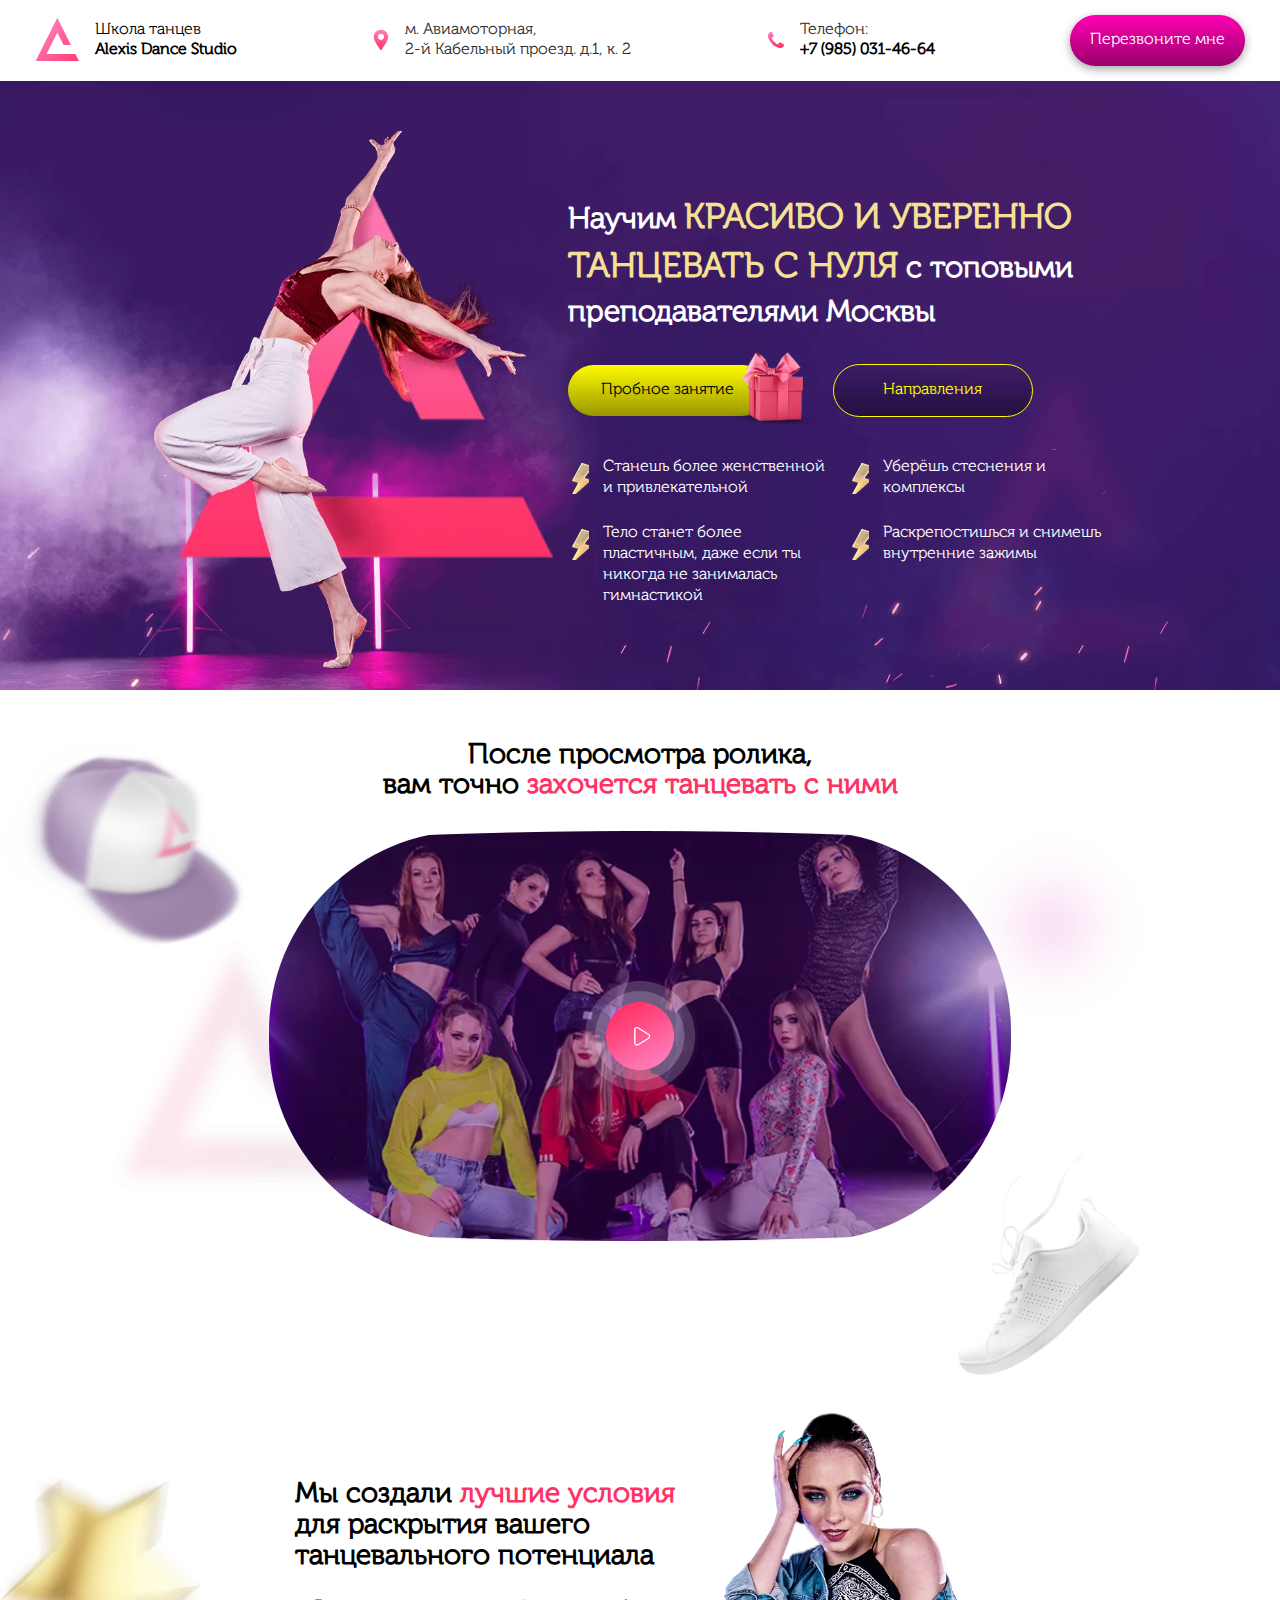
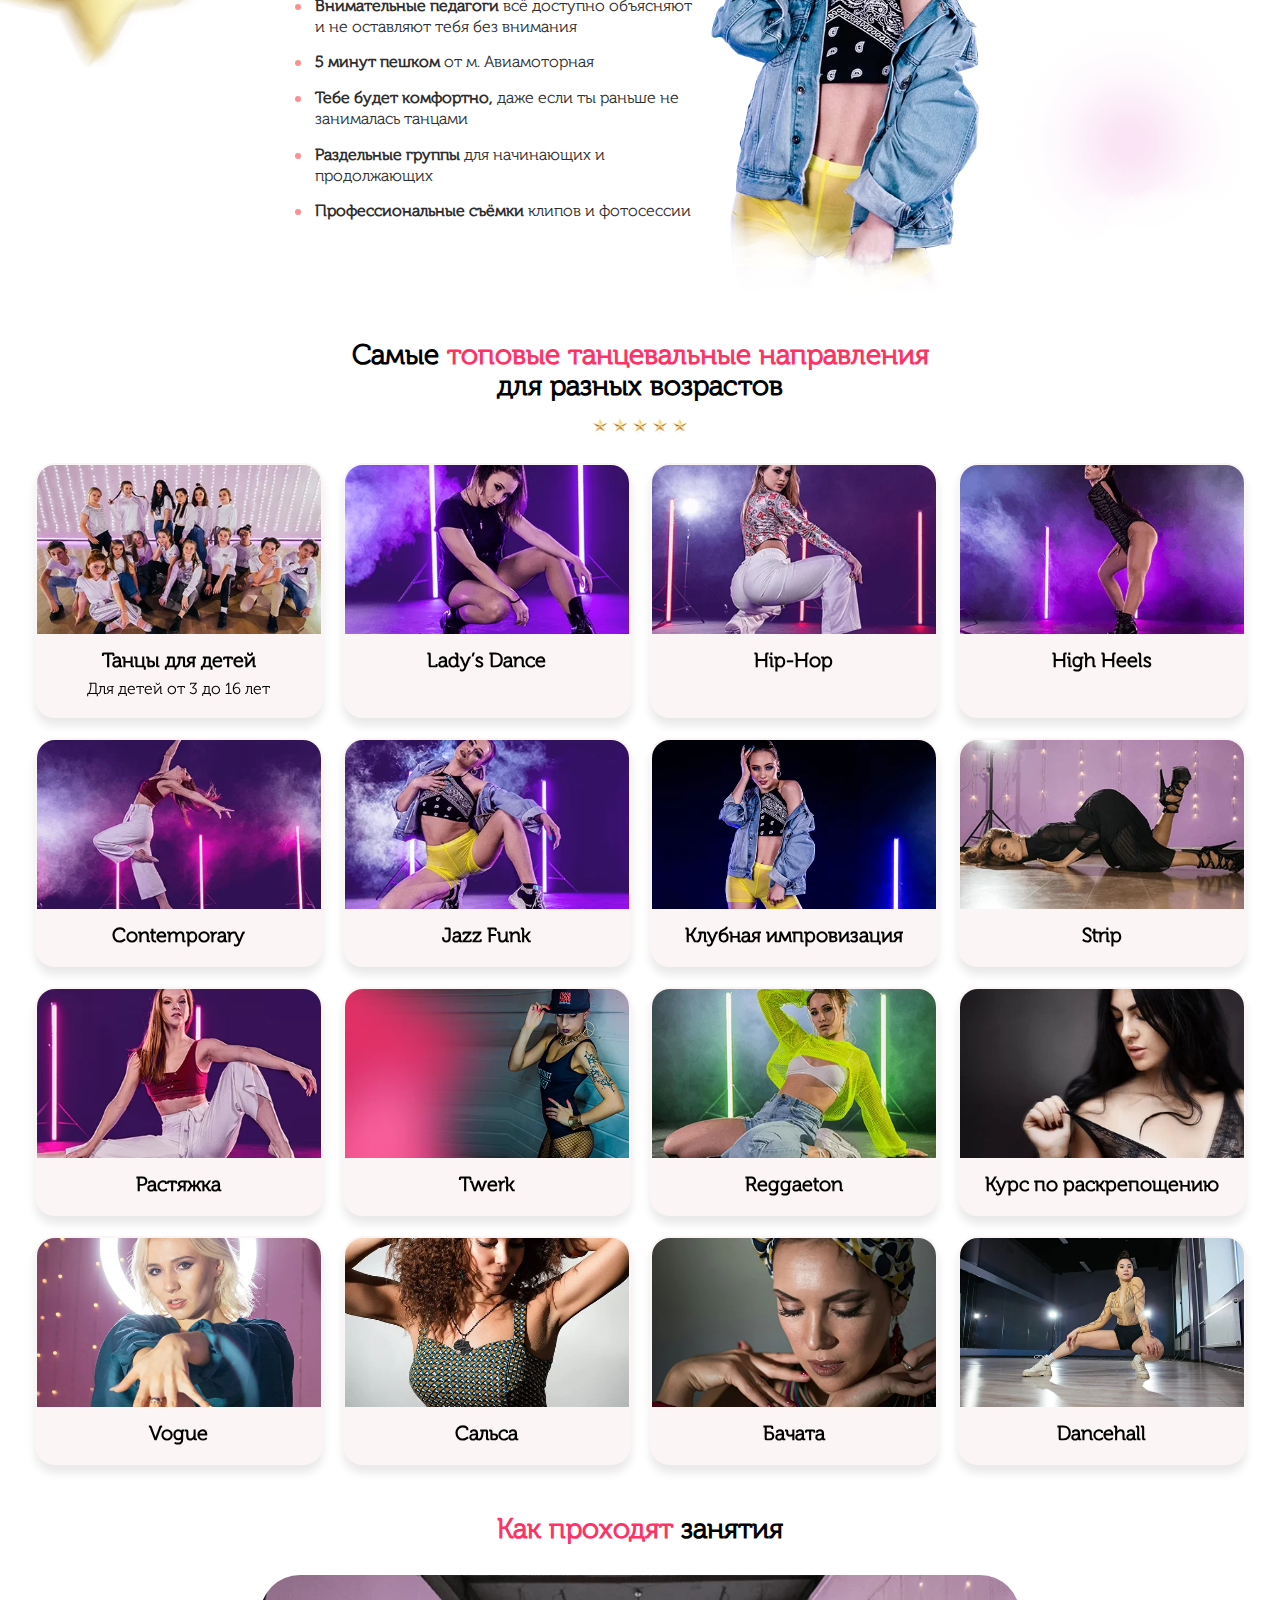
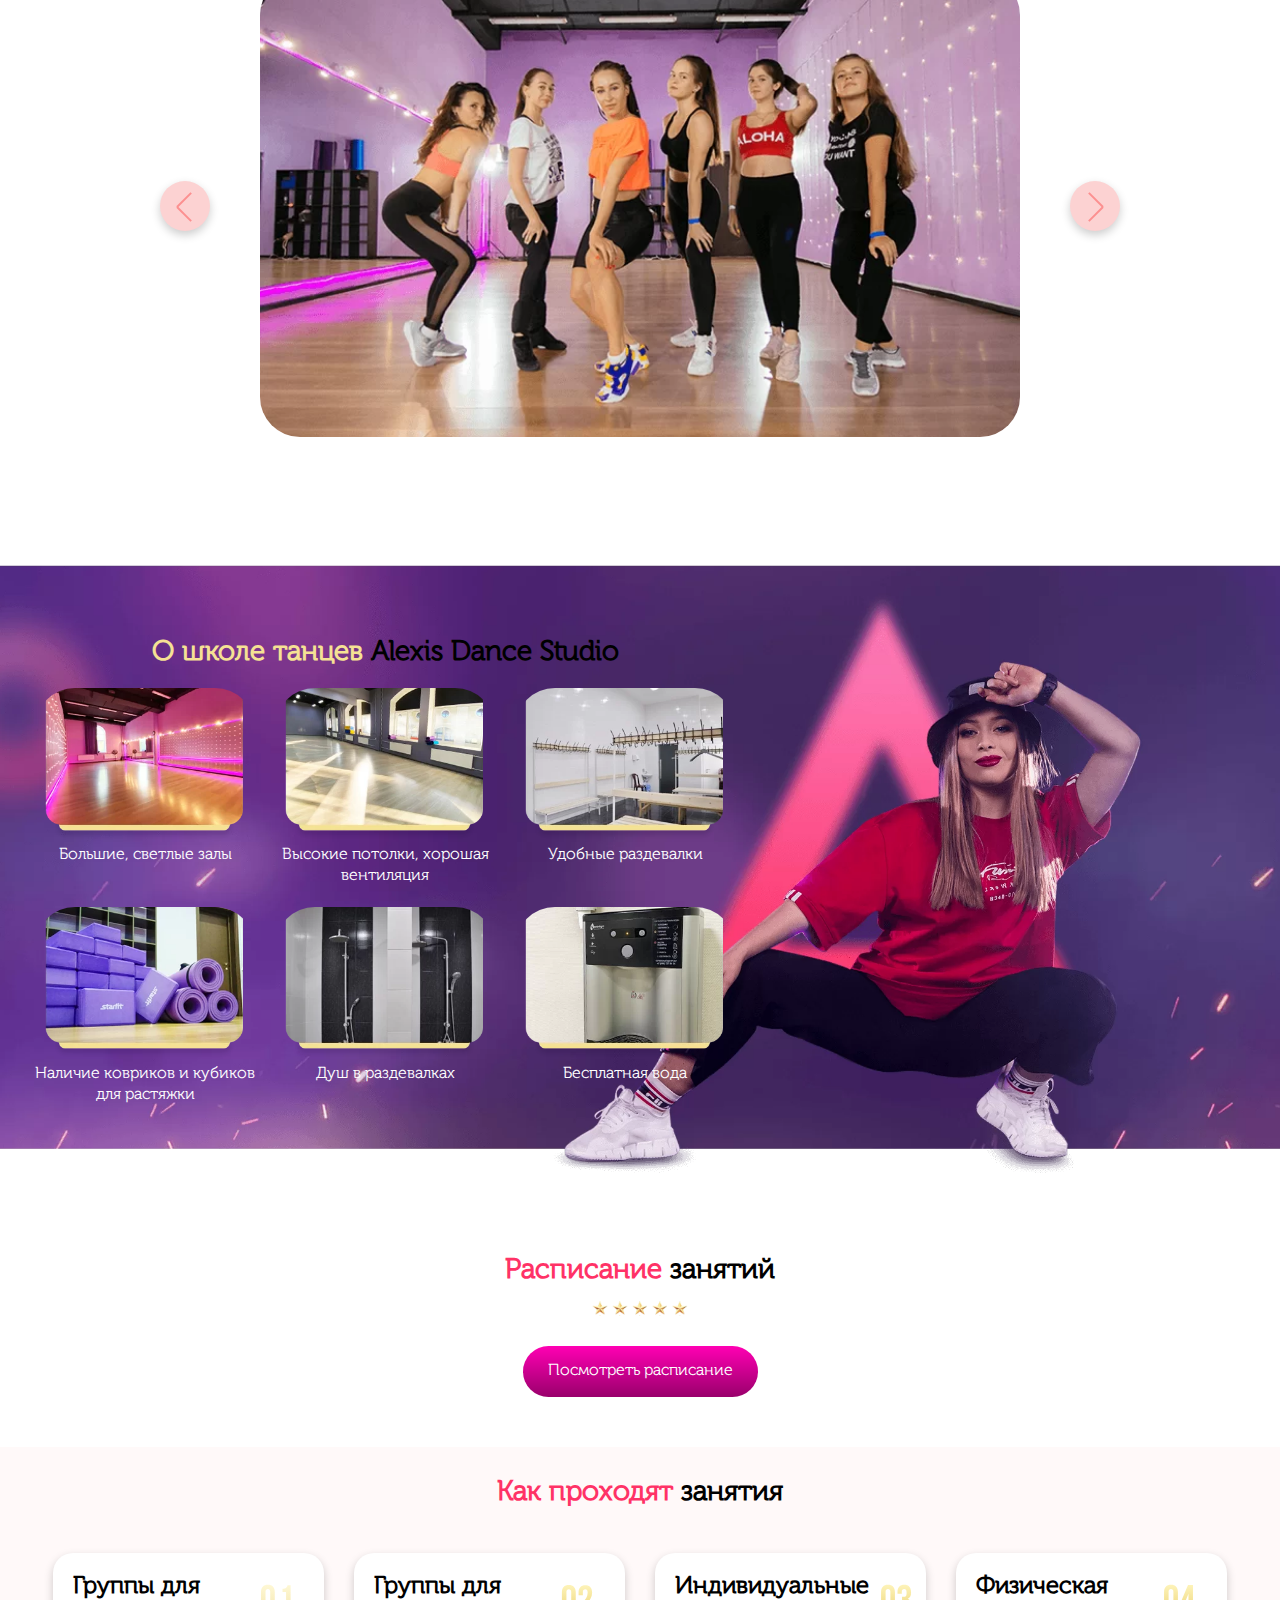
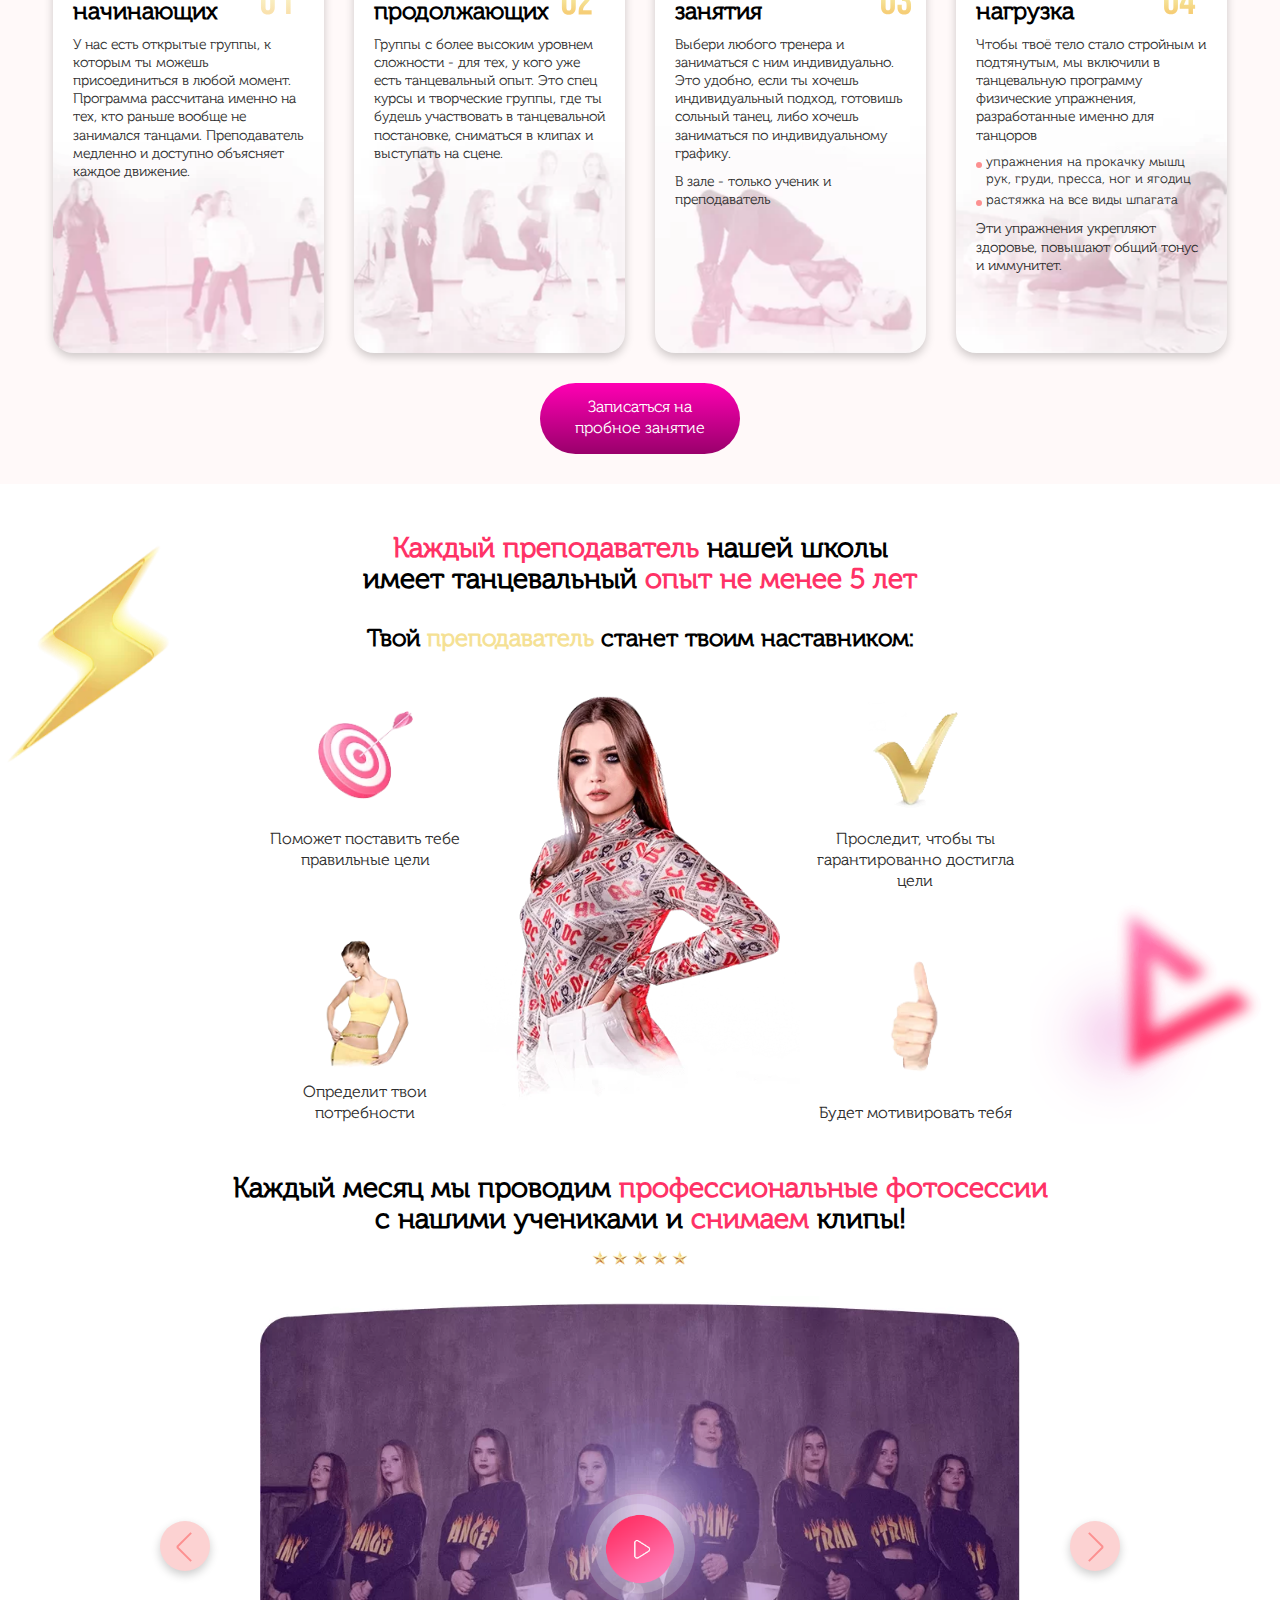
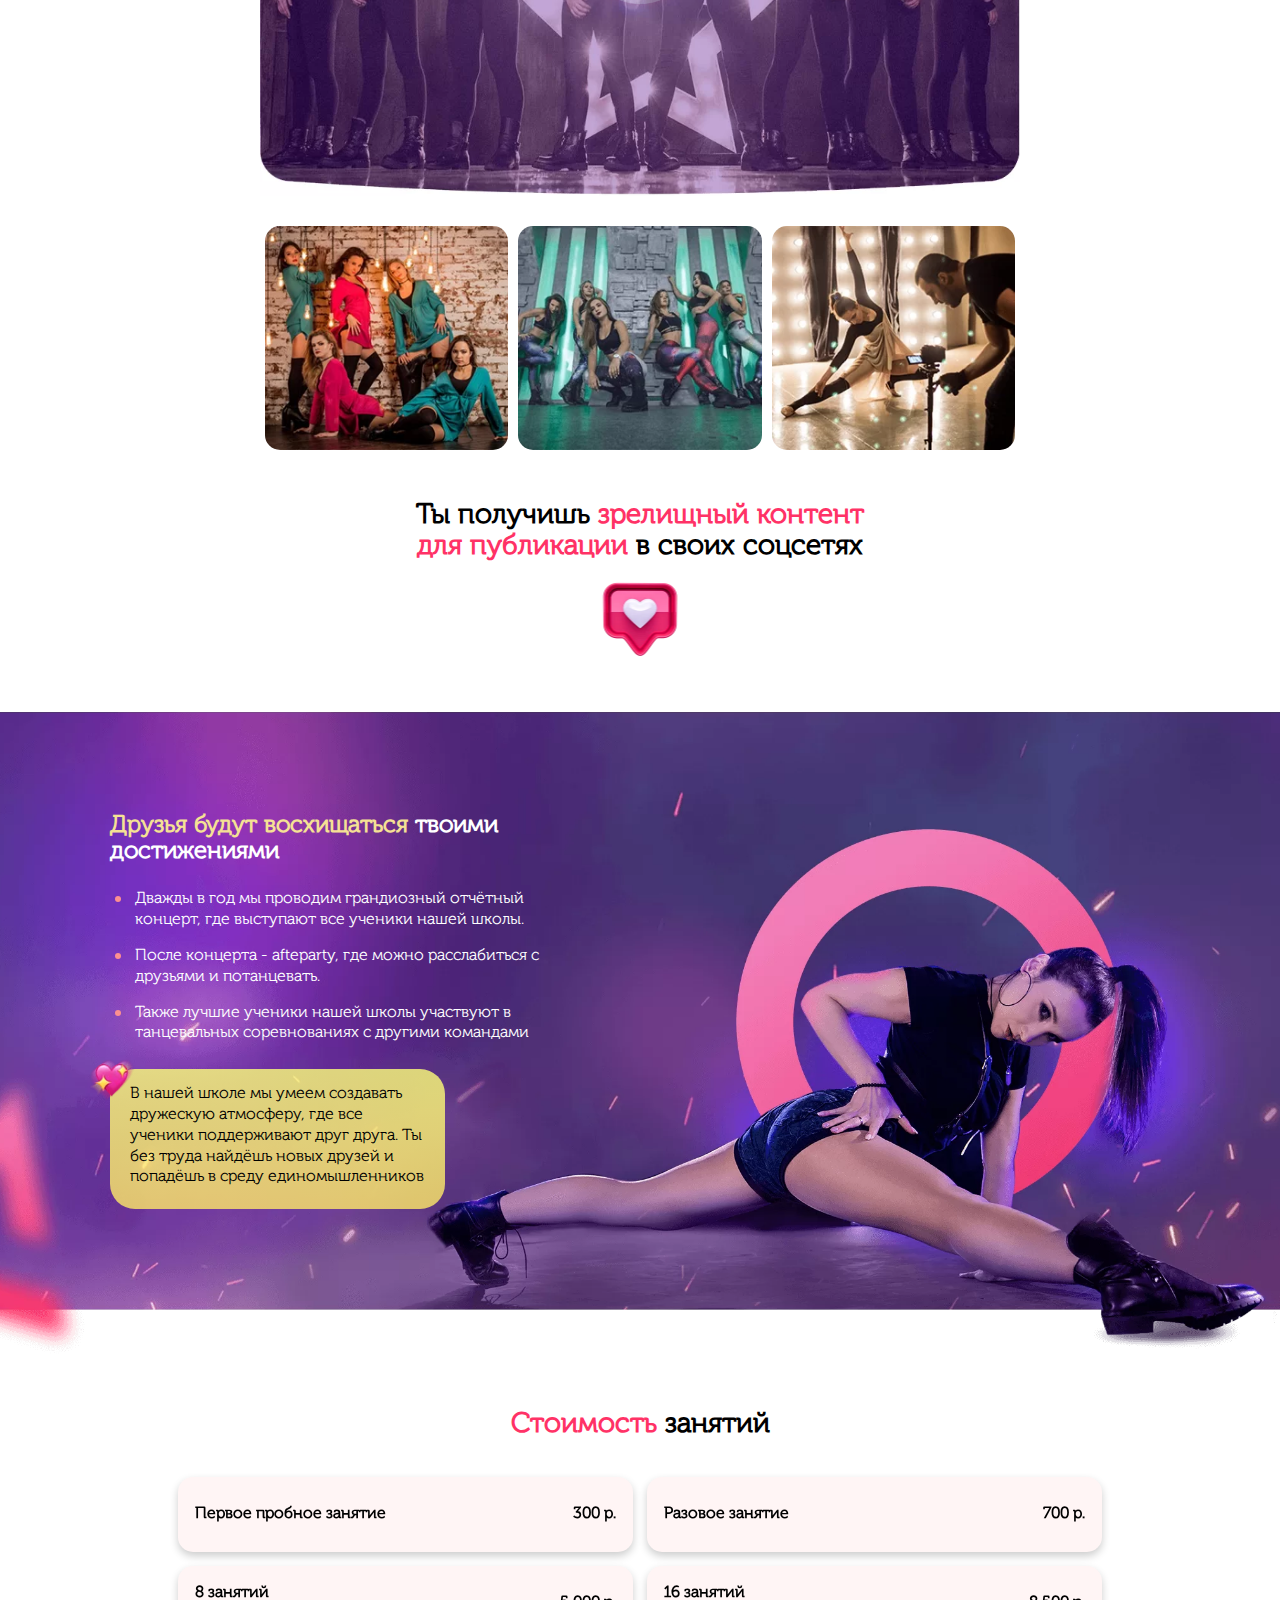
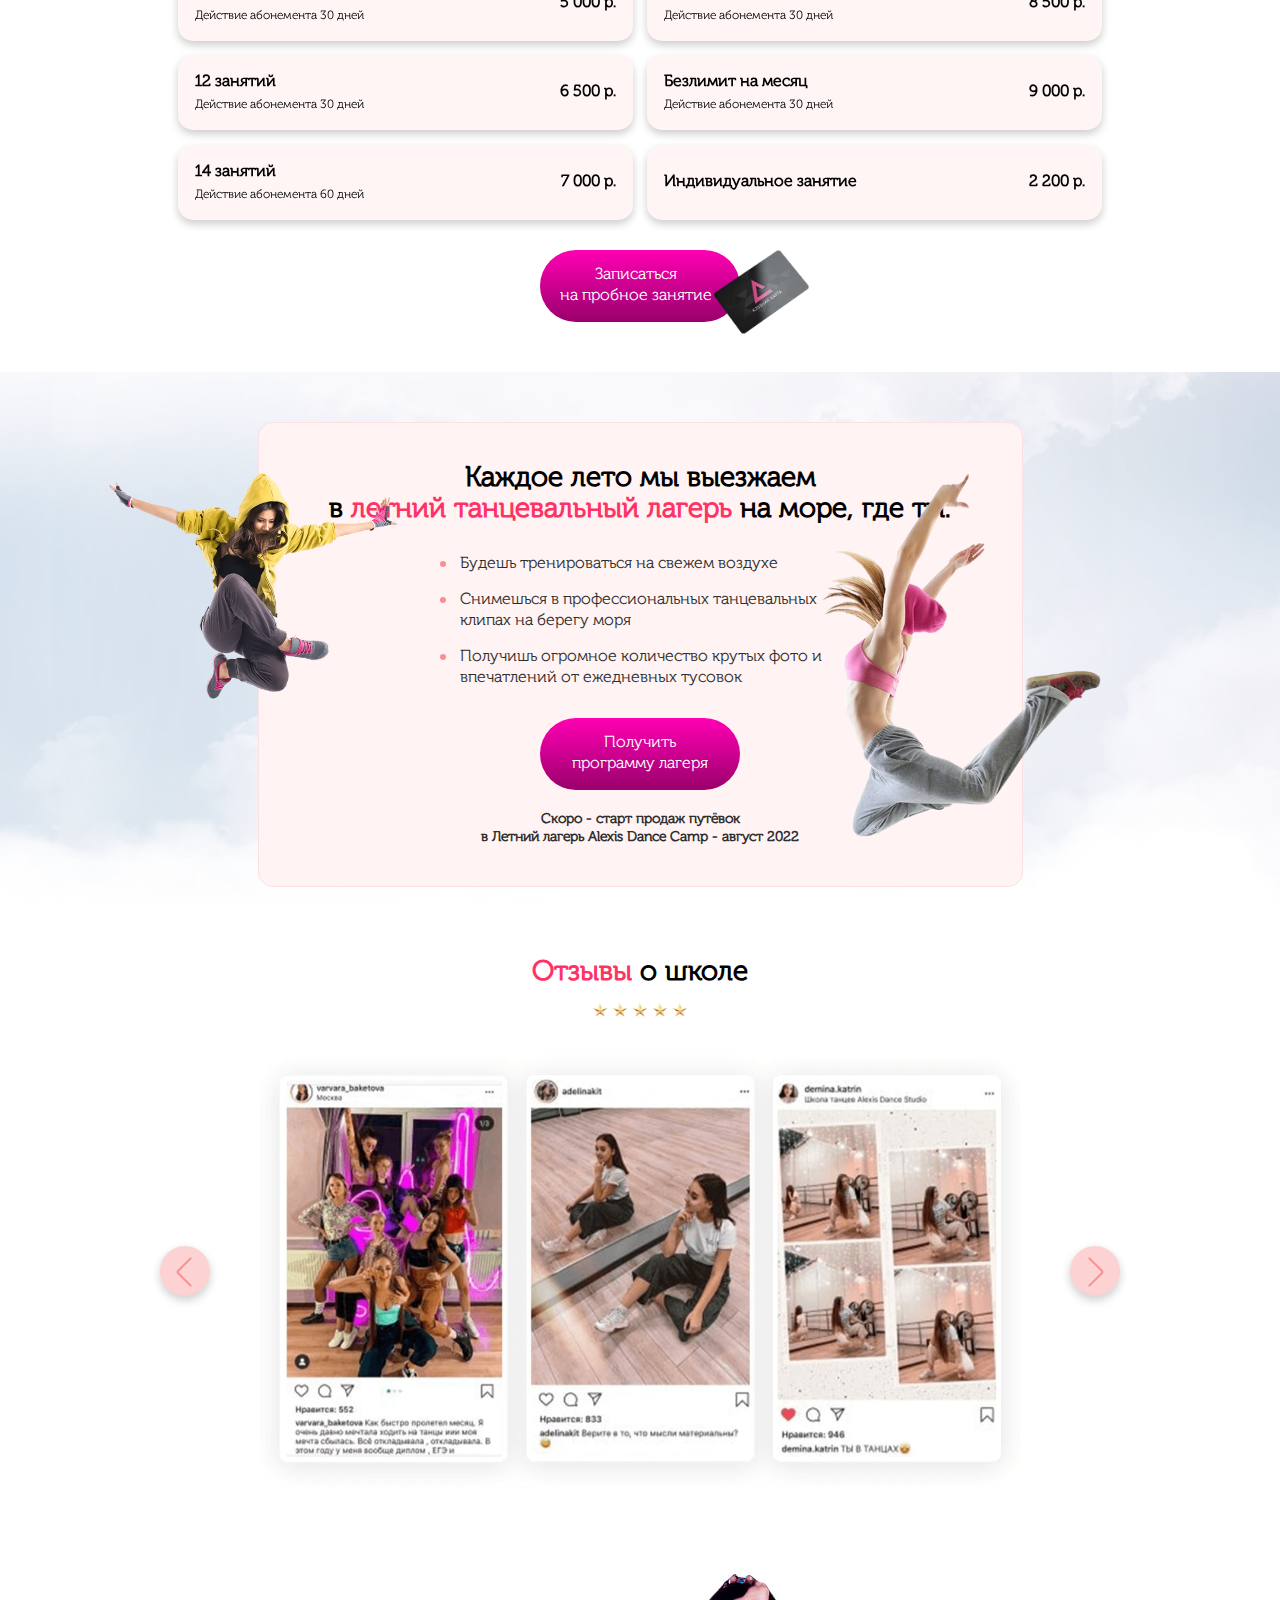
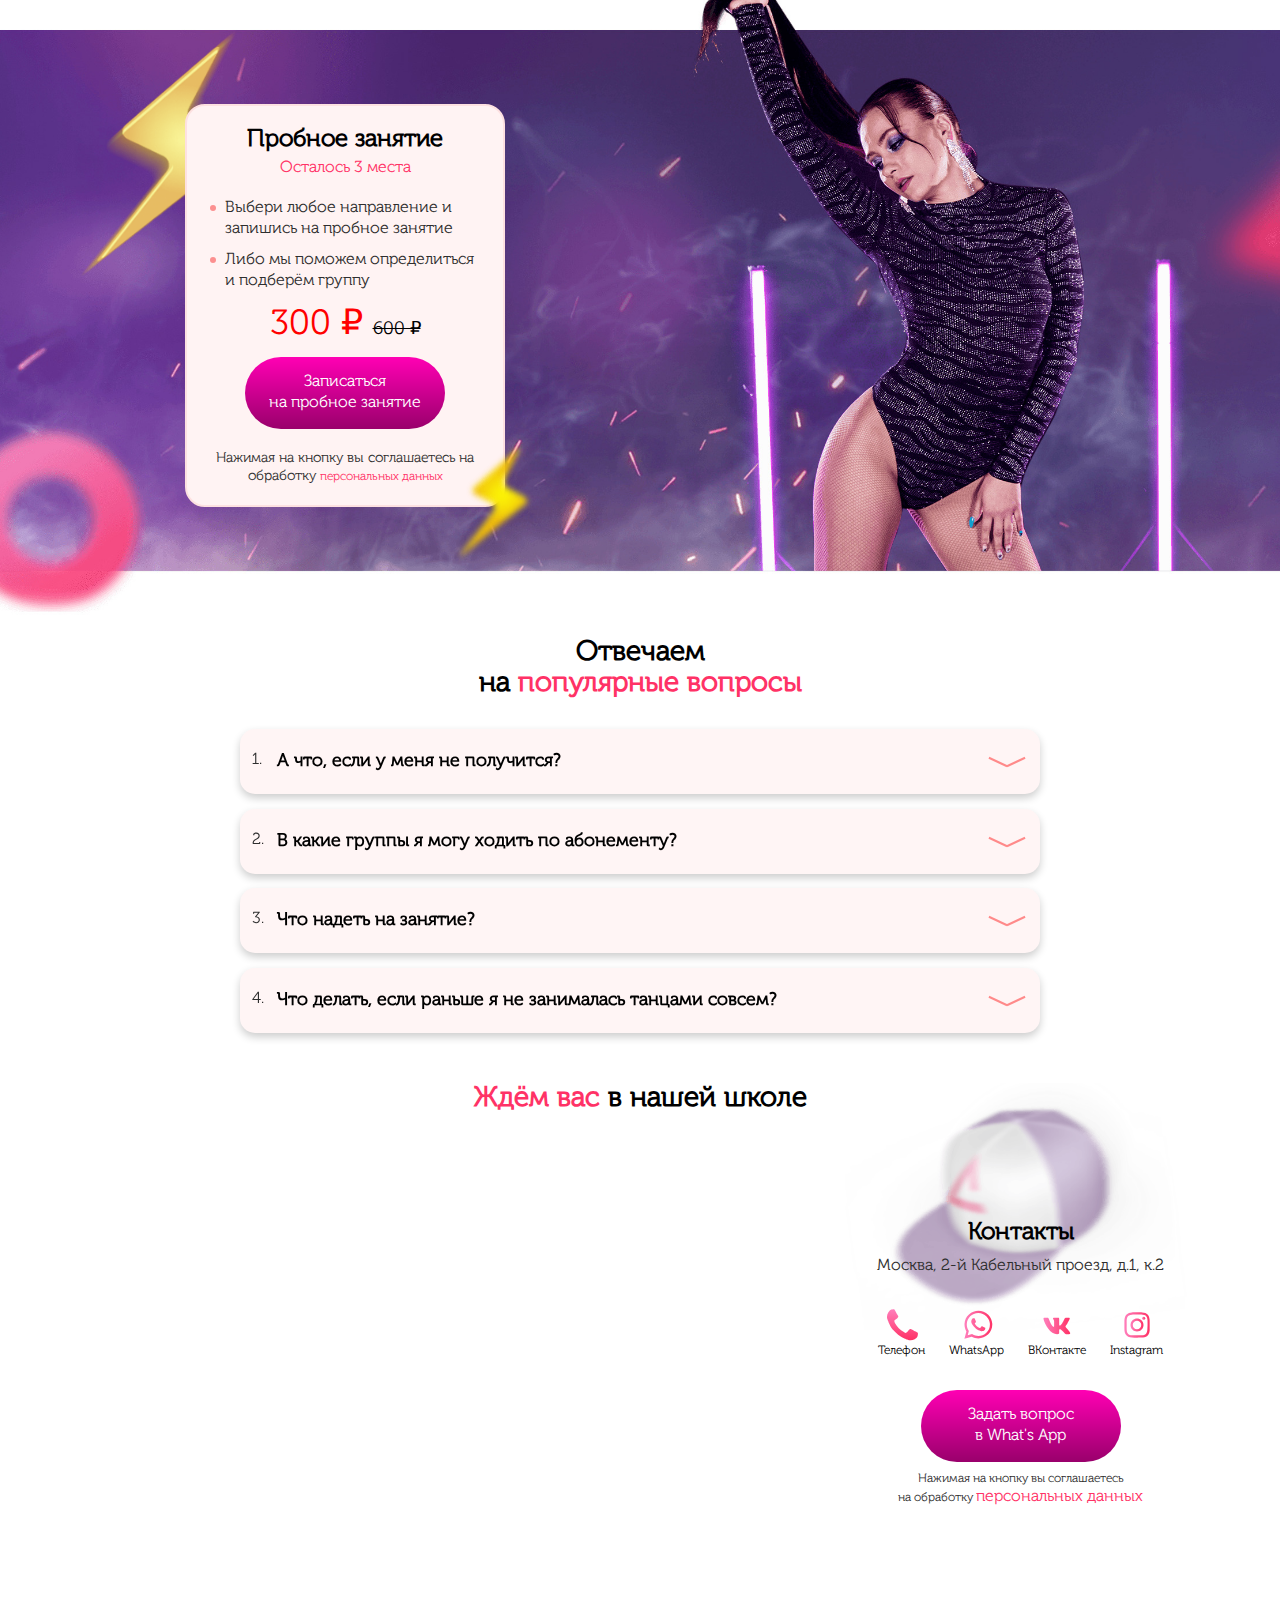
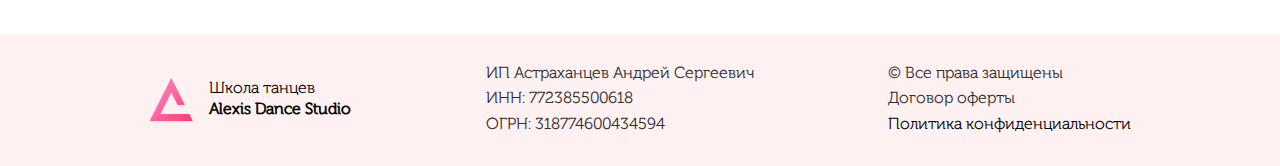
==== commit dc77cbec: "Add files via upload" ====
--- a/index.html
+++ b/index.html
@@ -9,6 +9,7 @@
     <link rel="stylesheet" href="css/style.css">
     <title>Школа танцев</title>
 </head>
+
     <body>
 
         <div class="wrapper">
@@ -3672,9 +3673,9 @@
                                         style="background-image: url(images/pass-classes/pass-classes_1.webp);">
                                         <div class="pass-classes__info">
                                             <div class="pass-classes__header">
-                                                <h4 class="pass-classes__heading">
+                                                <h3 class="pass-classes__heading">
                                                     Группы для начинающих
-                                                </h4>
+                                                </h3>
                                                 <div class="pass-classes__image">
                                                     <img src="images/pass-classes/pass-classes_number-1.svg" alt="">
                                                 </div>
@@ -3694,9 +3695,9 @@
                                         style="background-image: url(images/pass-classes/pass-classes_2.webp);">
                                         <div class="pass-classes__info">
                                             <div class="pass-classes__header">
-                                                <h4 class="pass-classes__heading">
+                                                <h3 class="pass-classes__heading">
                                                     Группы для продолжающих
-                                                </h4>
+                                                </h3>
                                                 <div class="pass-classes__image">
                                                     <img src="images/pass-classes/pass-classes_number-2.svg" alt="">
                                                 </div>
@@ -3716,9 +3717,9 @@
                                         style="background-image: url(images/pass-classes/pass-classes_3.webp);">
                                         <div class="pass-classes__info">
                                             <div class="pass-classes__header">
-                                                <h4 class="pass-classes__heading">
+                                                <h3 class="pass-classes__heading">
                                                     Индивидуальные занятия
-                                                </h4>
+                                                </h3>
                                                 <div class="pass-classes__image">
                                                     <img src="images/pass-classes/pass-classes_number-3.svg" alt="">
                                                 </div>
@@ -3741,9 +3742,9 @@
                                         style="background-image: url(images/pass-classes/pass-classes_4.webp);">
                                         <div class="pass-classes__info">
                                             <div class="pass-classes__header">
-                                                <h4 class="pass-classes__heading">
+                                                <h3 class="pass-classes__heading">
                                                     Физическая нагрузка
-                                                </h4>
+                                                </h3>
                                                 <div class="pass-classes__image">
                                                     <img src="images/pass-classes/pass-classes_number-4.svg" alt="">
                                                 </div>
@@ -3854,9 +3855,9 @@
                                 <span class="text-pink">Каждый преподаватель</span> нашей школы <br> имеет танцевальный
                                 <span class="text-pink">опыт не менее 5 лет</span>
                             </h2>
-                            <h4 class="school-teacher__subtitle">
+                            <h3 class="school-teacher__subtitle">
                                 Твой <span class="text-yellow">преподаватель</span> станет твоим наставником:
-                            </h4>
+                            </h3>
                             <div class="school-teacher__inner">
 
                                 <ul class="school-teacher__list">
@@ -4917,9 +4918,9 @@
                                     
                                     <div class="trial-lesson__pol">
                                         Нажимая на кнопку вы соглашаетесь на обработку
-                                        <span class="trial-lesson__person text-pink">
+                                        <a href="policy.html" class="trial-lesson__person text-pink">
                                             персональных данных
-                                        </span>
+                                        </a>
                                     </div>
 
                                 </div>
@@ -5049,9 +5050,9 @@
                                             Что надеть на занятие?
                                         </button>
                                         <div class="popular-questions__text">
-                                            <h5 class="popular-questions__subheading">
+                                            <h3 class="popular-questions__subheading">
                                                 Как правило, наши ученики одеваются на занятия таким образом:
-                                            </h5>
+                                            </h3>
                                             <ul class="popular-questions__sublist">
                                                 <li class="popular-questions__subitem list__item">
                                                     на клубные направления: кеды, либо кроссовки, на стрип пластику:
@@ -5207,8 +5208,7 @@
 
         </div>
 
-
-
+        
         <script src="https://ajax.googleapis.com/ajax/libs/jquery/3.4.1/jquery.min.js"></script>
         <script src="js/slick.min.js"></script>
         <script src="js/main.js"></script>
--- a/css/style.css
+++ b/css/style.css
@@ -2450,6 +2450,7 @@
     text-align: center;
     margin-bottom: 50px;
     position: relative;
+    text-transform: uppercase;
 }
 
 .privacy__heading:after {
@@ -3084,6 +3085,7 @@
 
     .trial-lesson{
         background-image: url('../images/background/trial-lessoon_bg.jpg');
+        margin-bottom: 30px;
     }
 
     .popular-questions__heading{
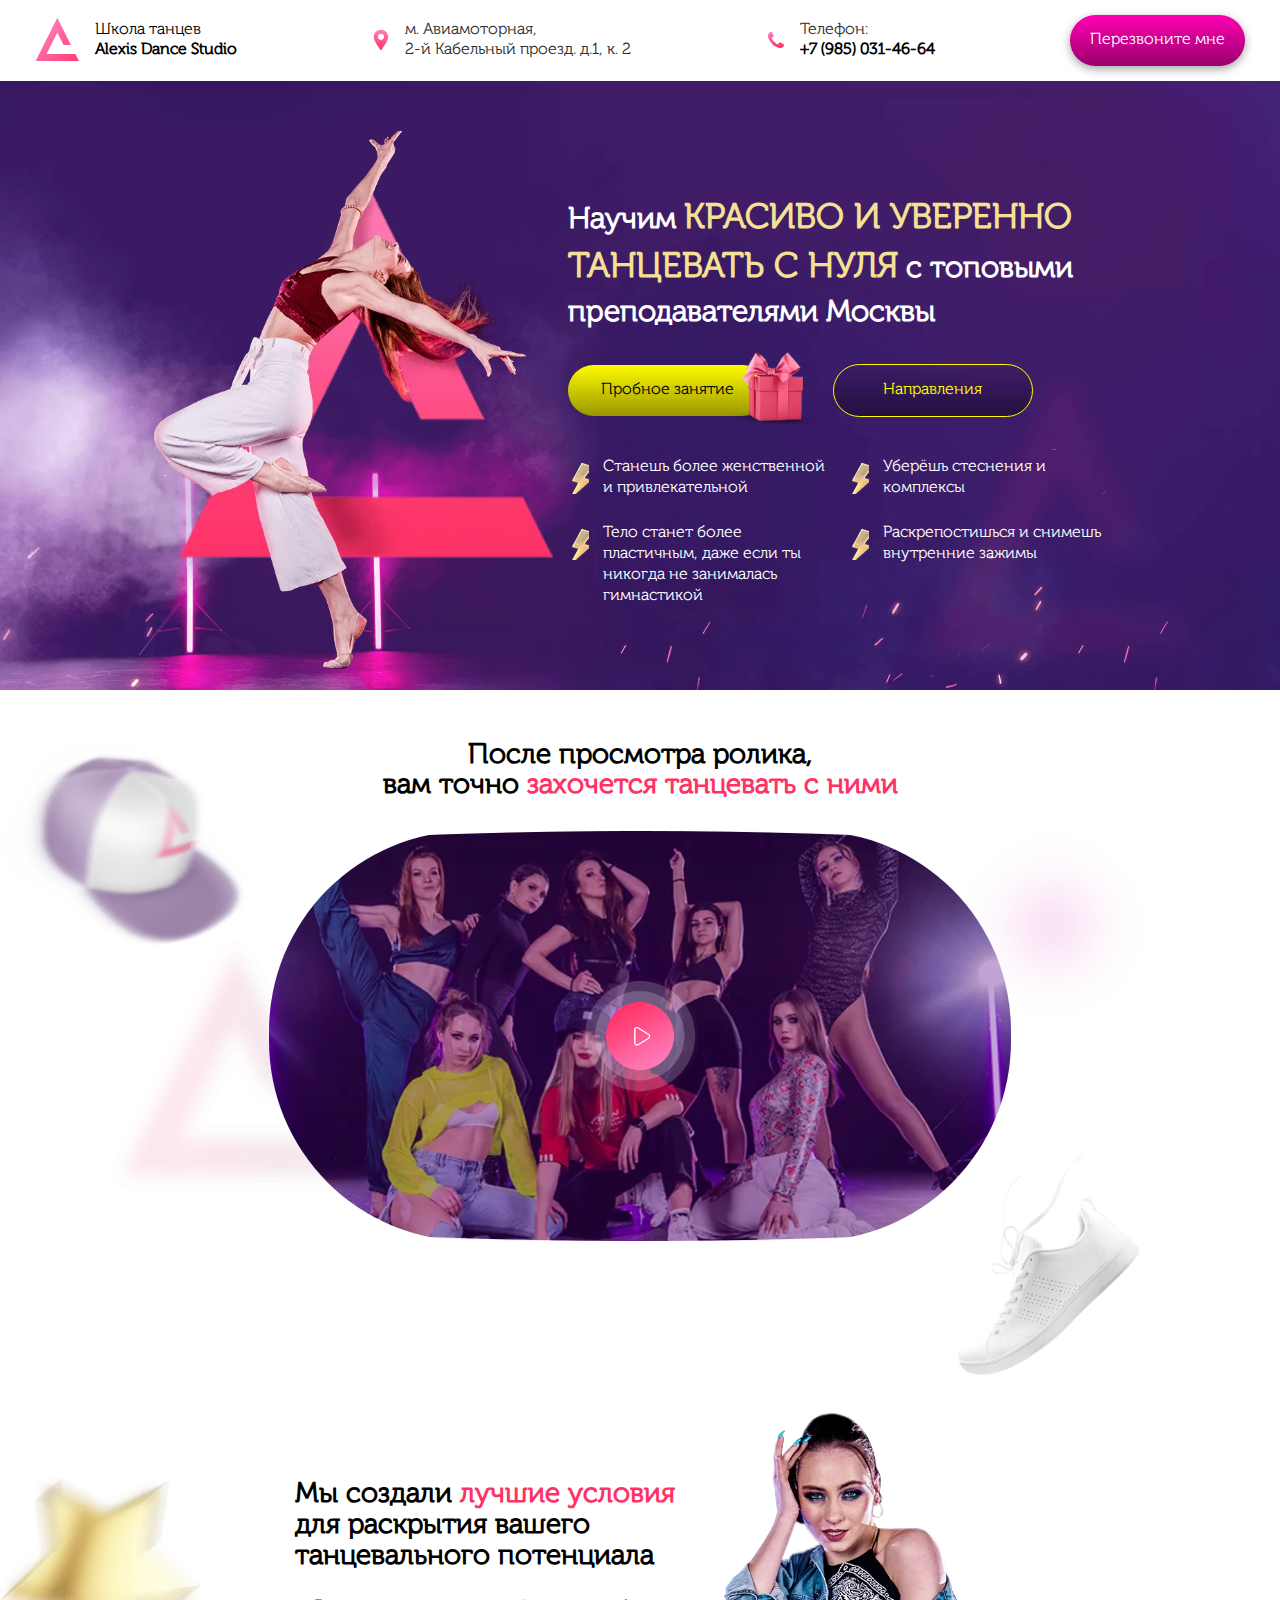
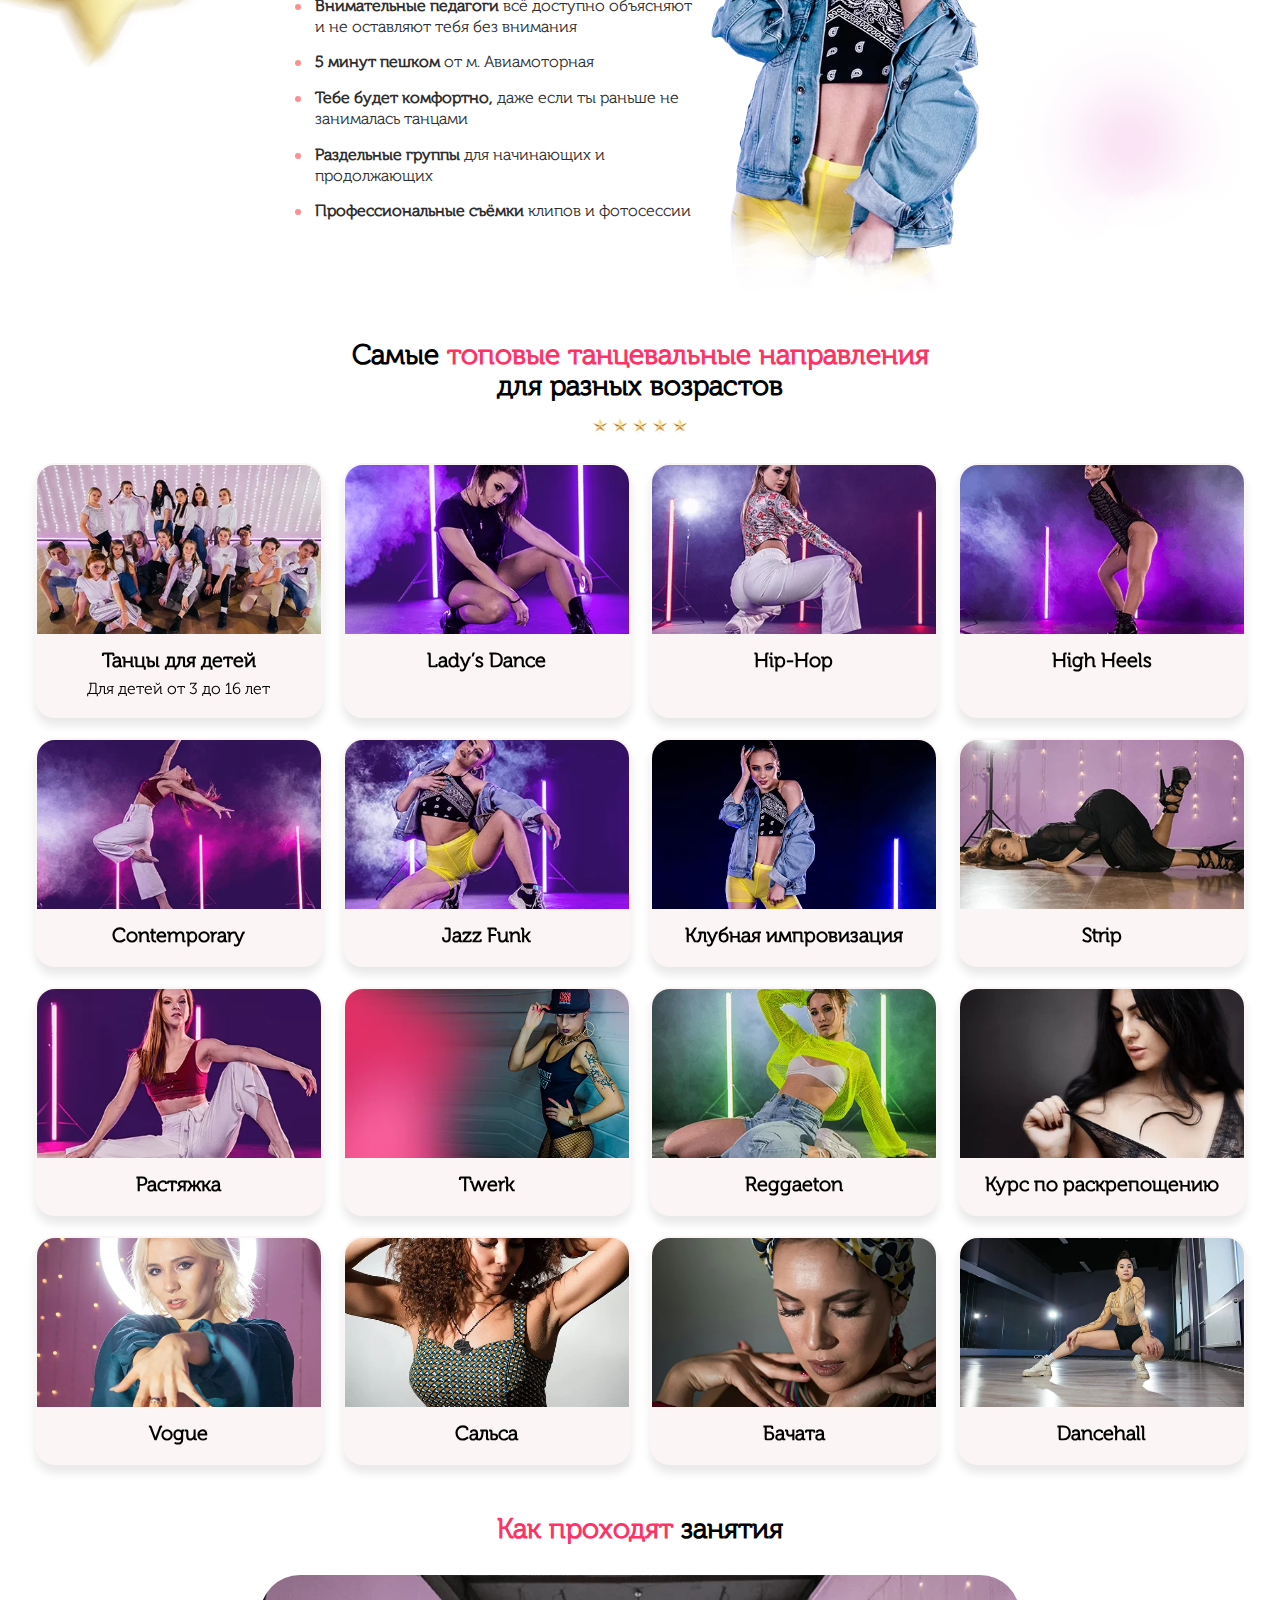
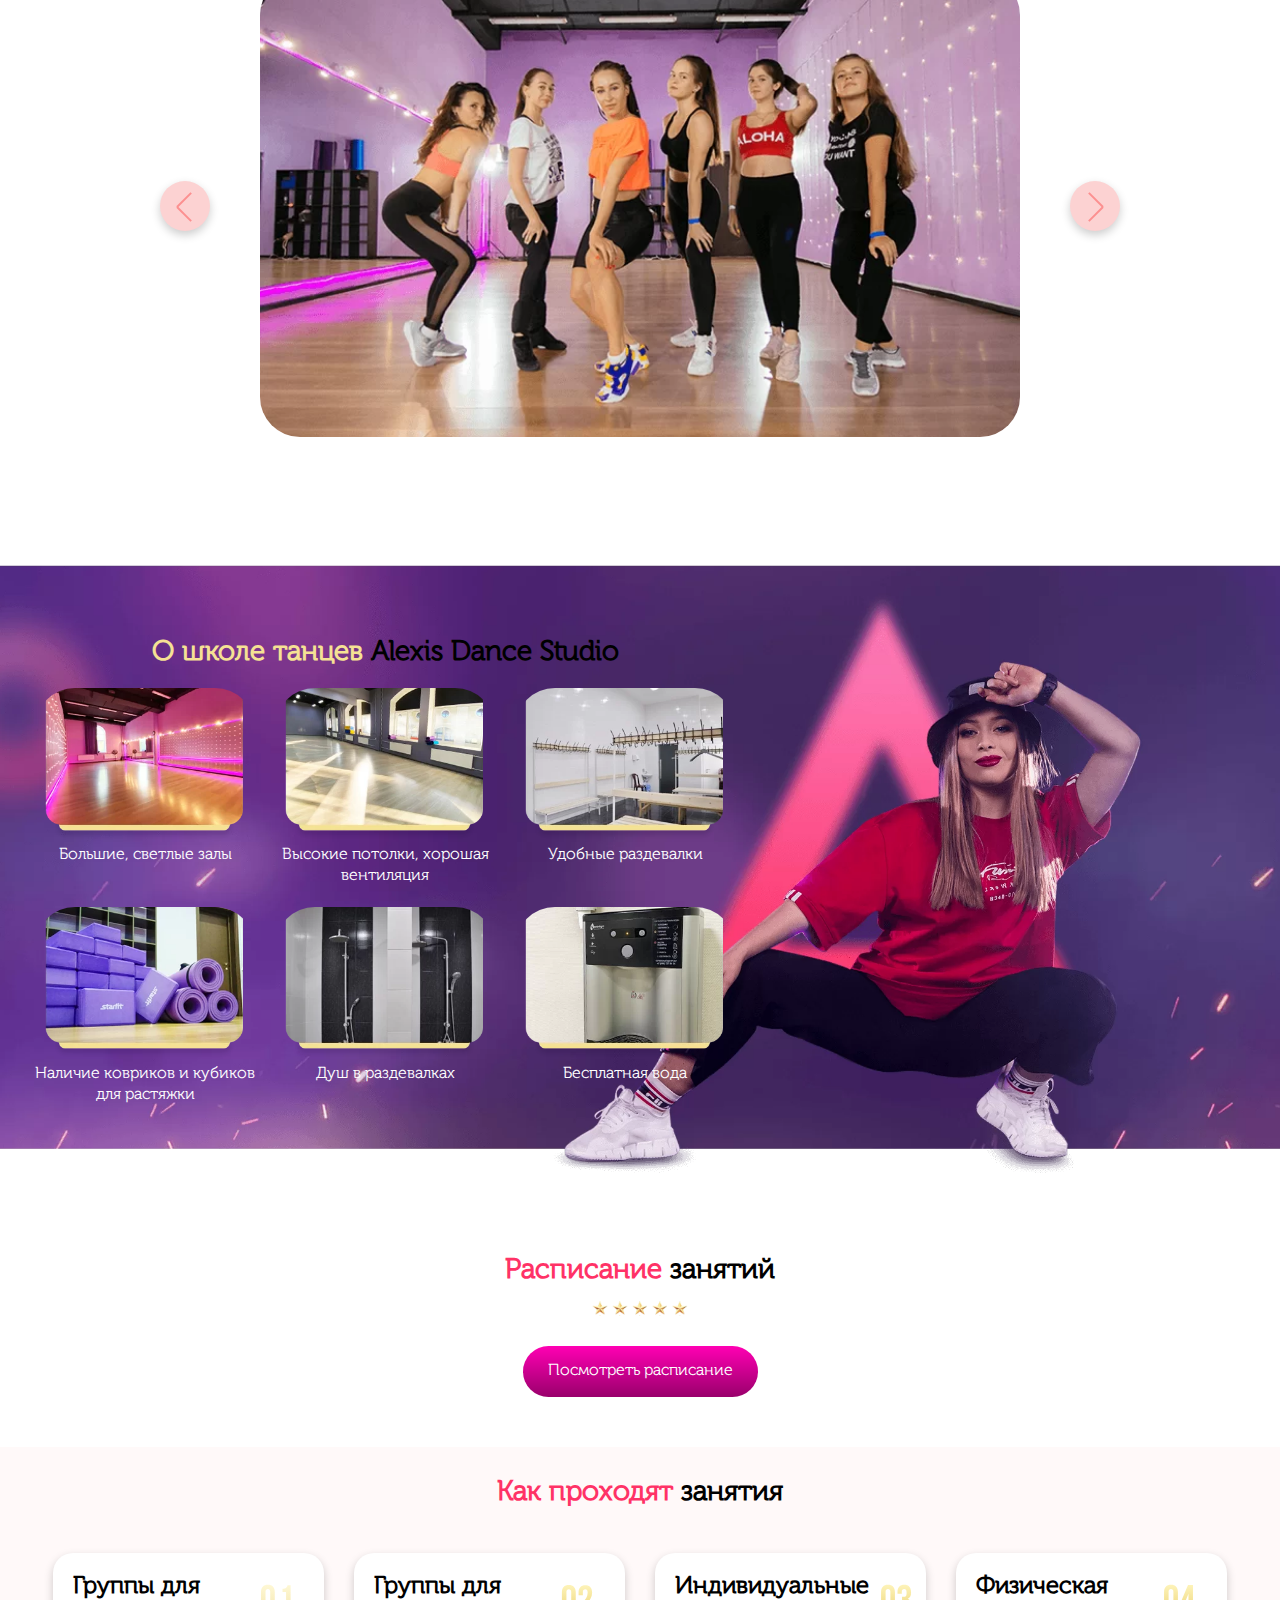
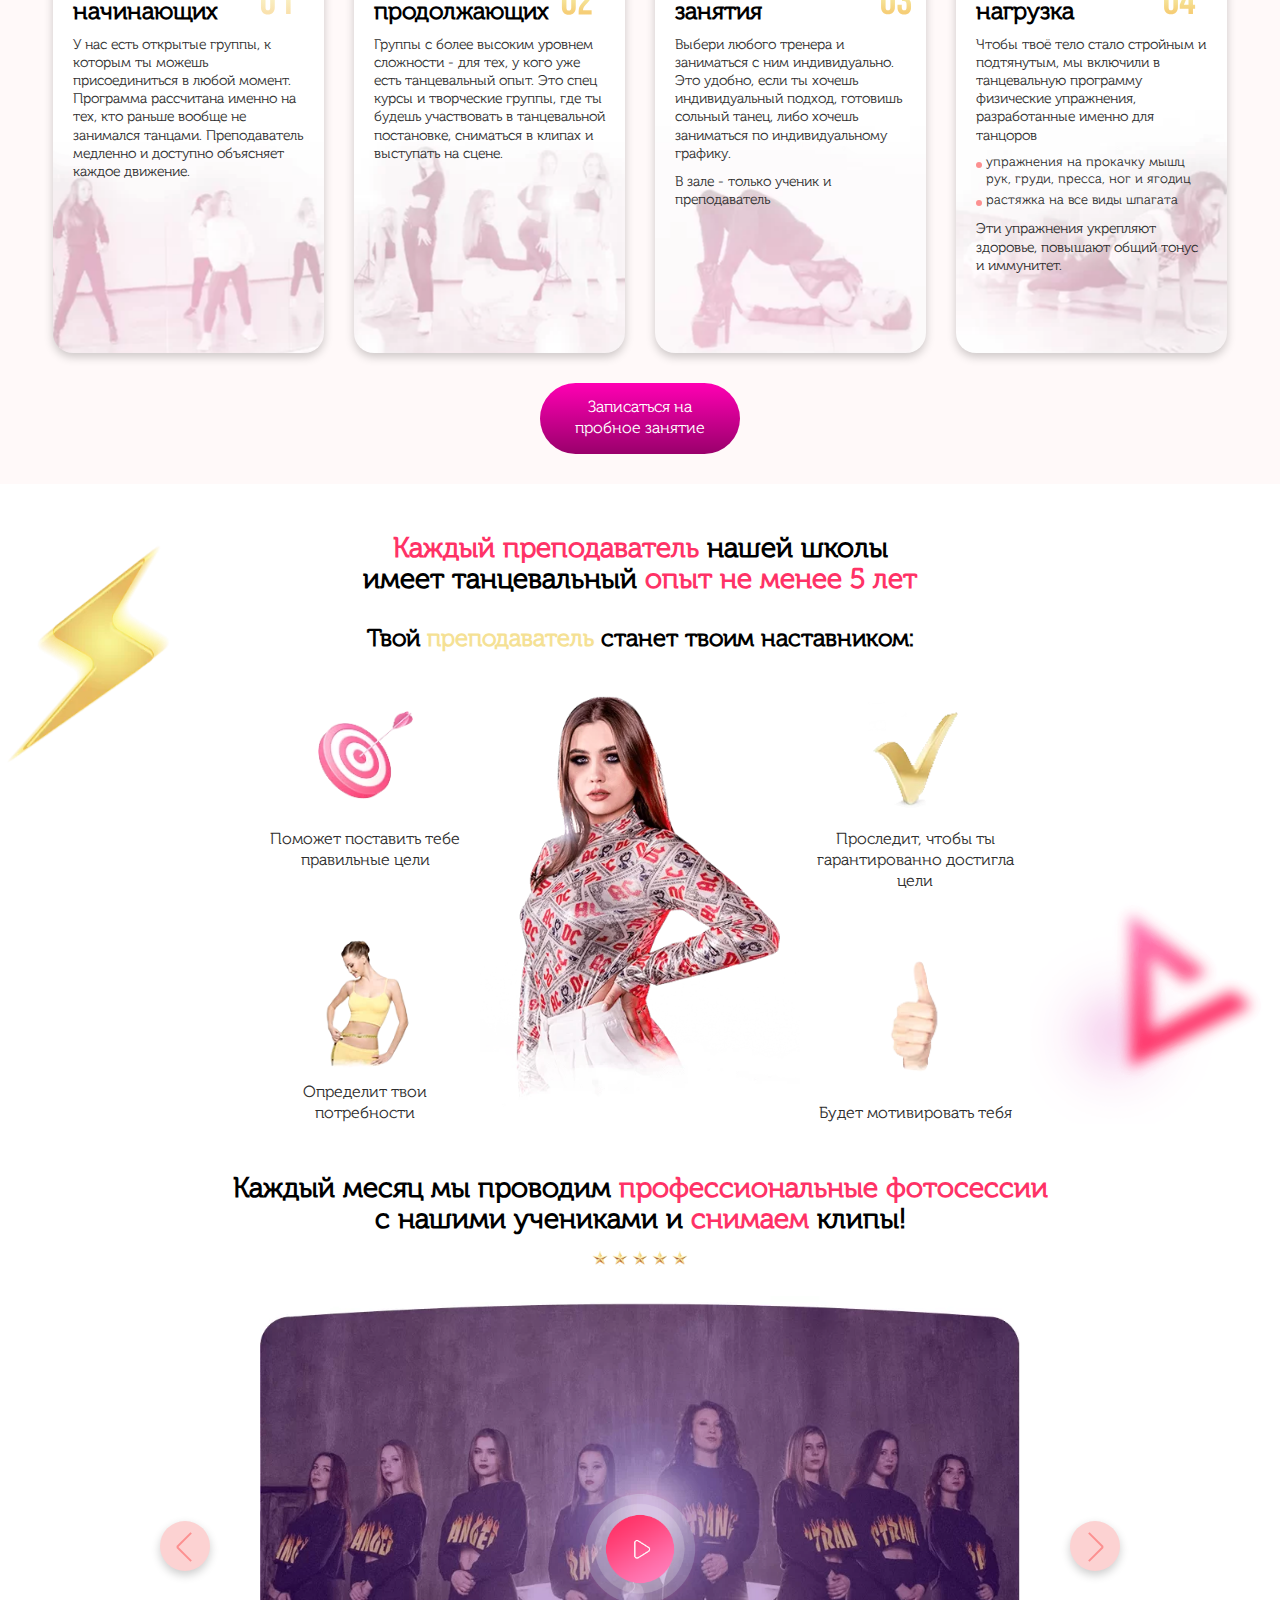
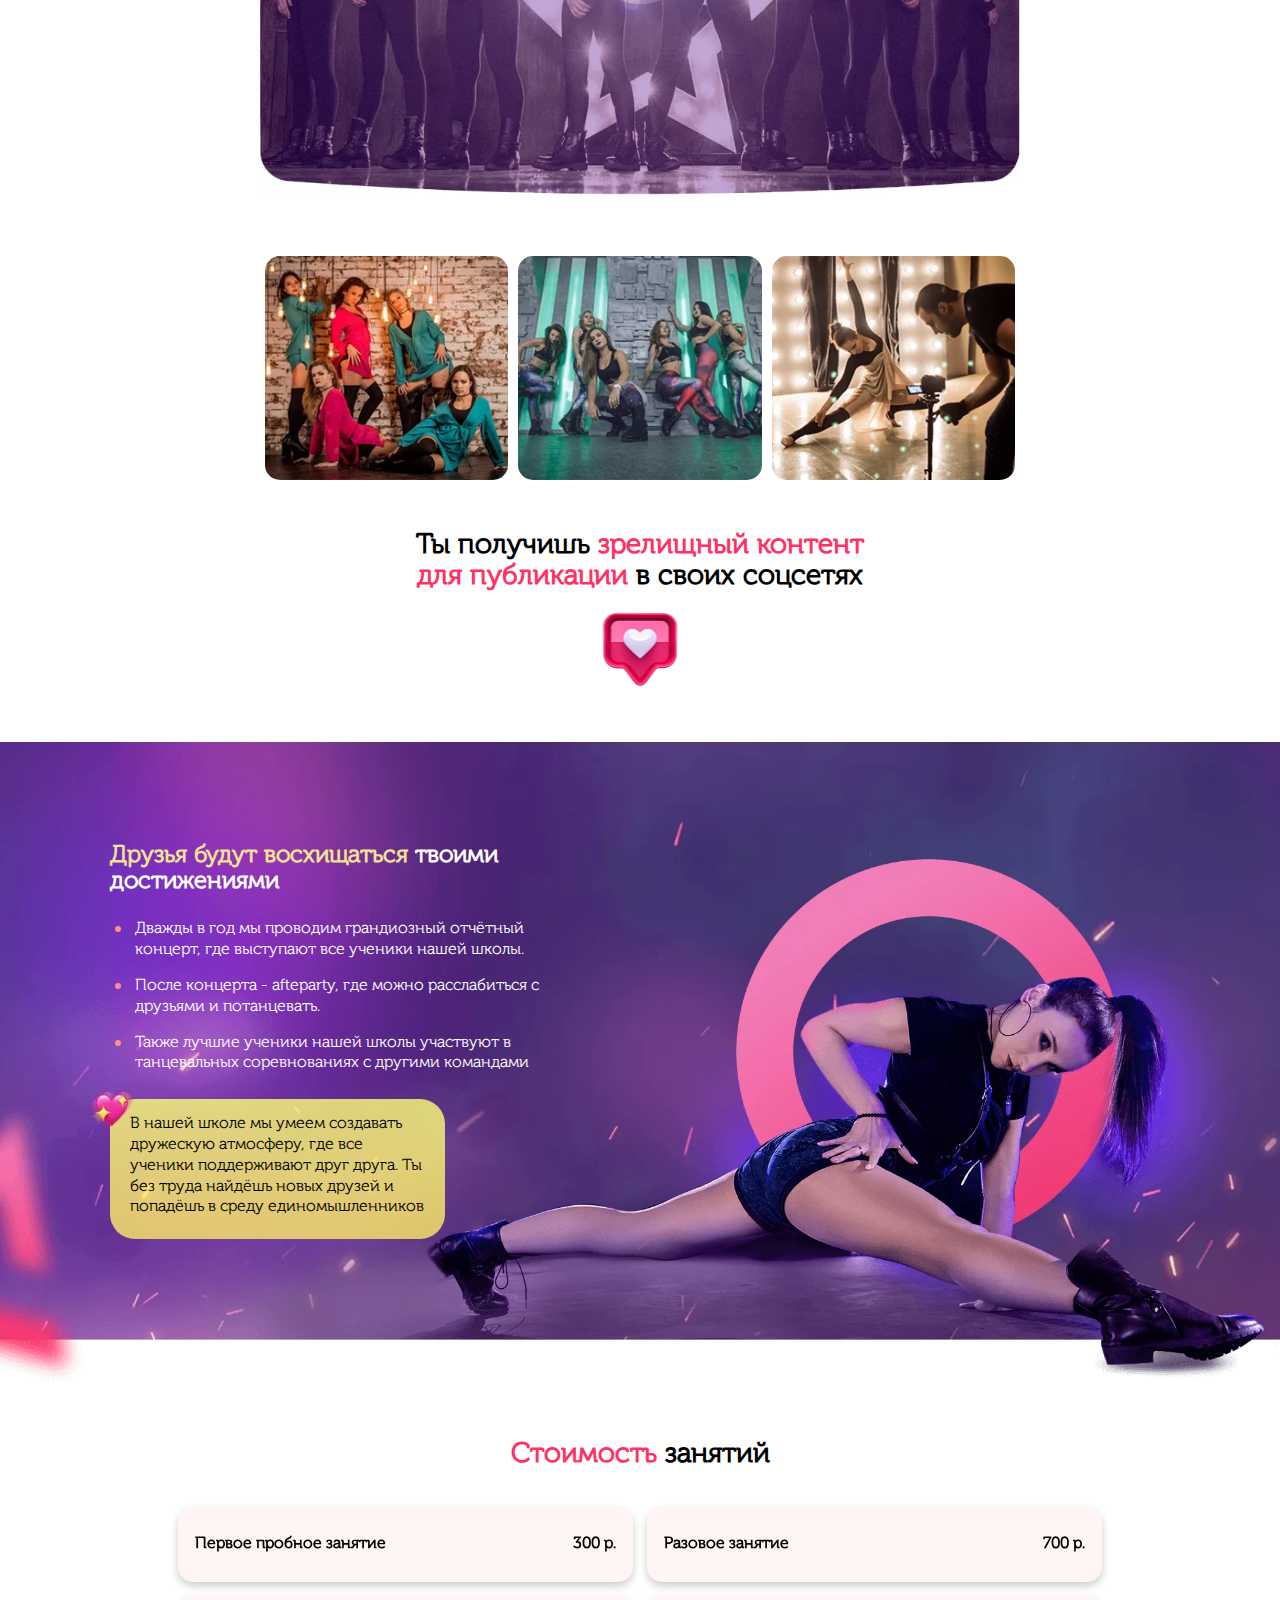
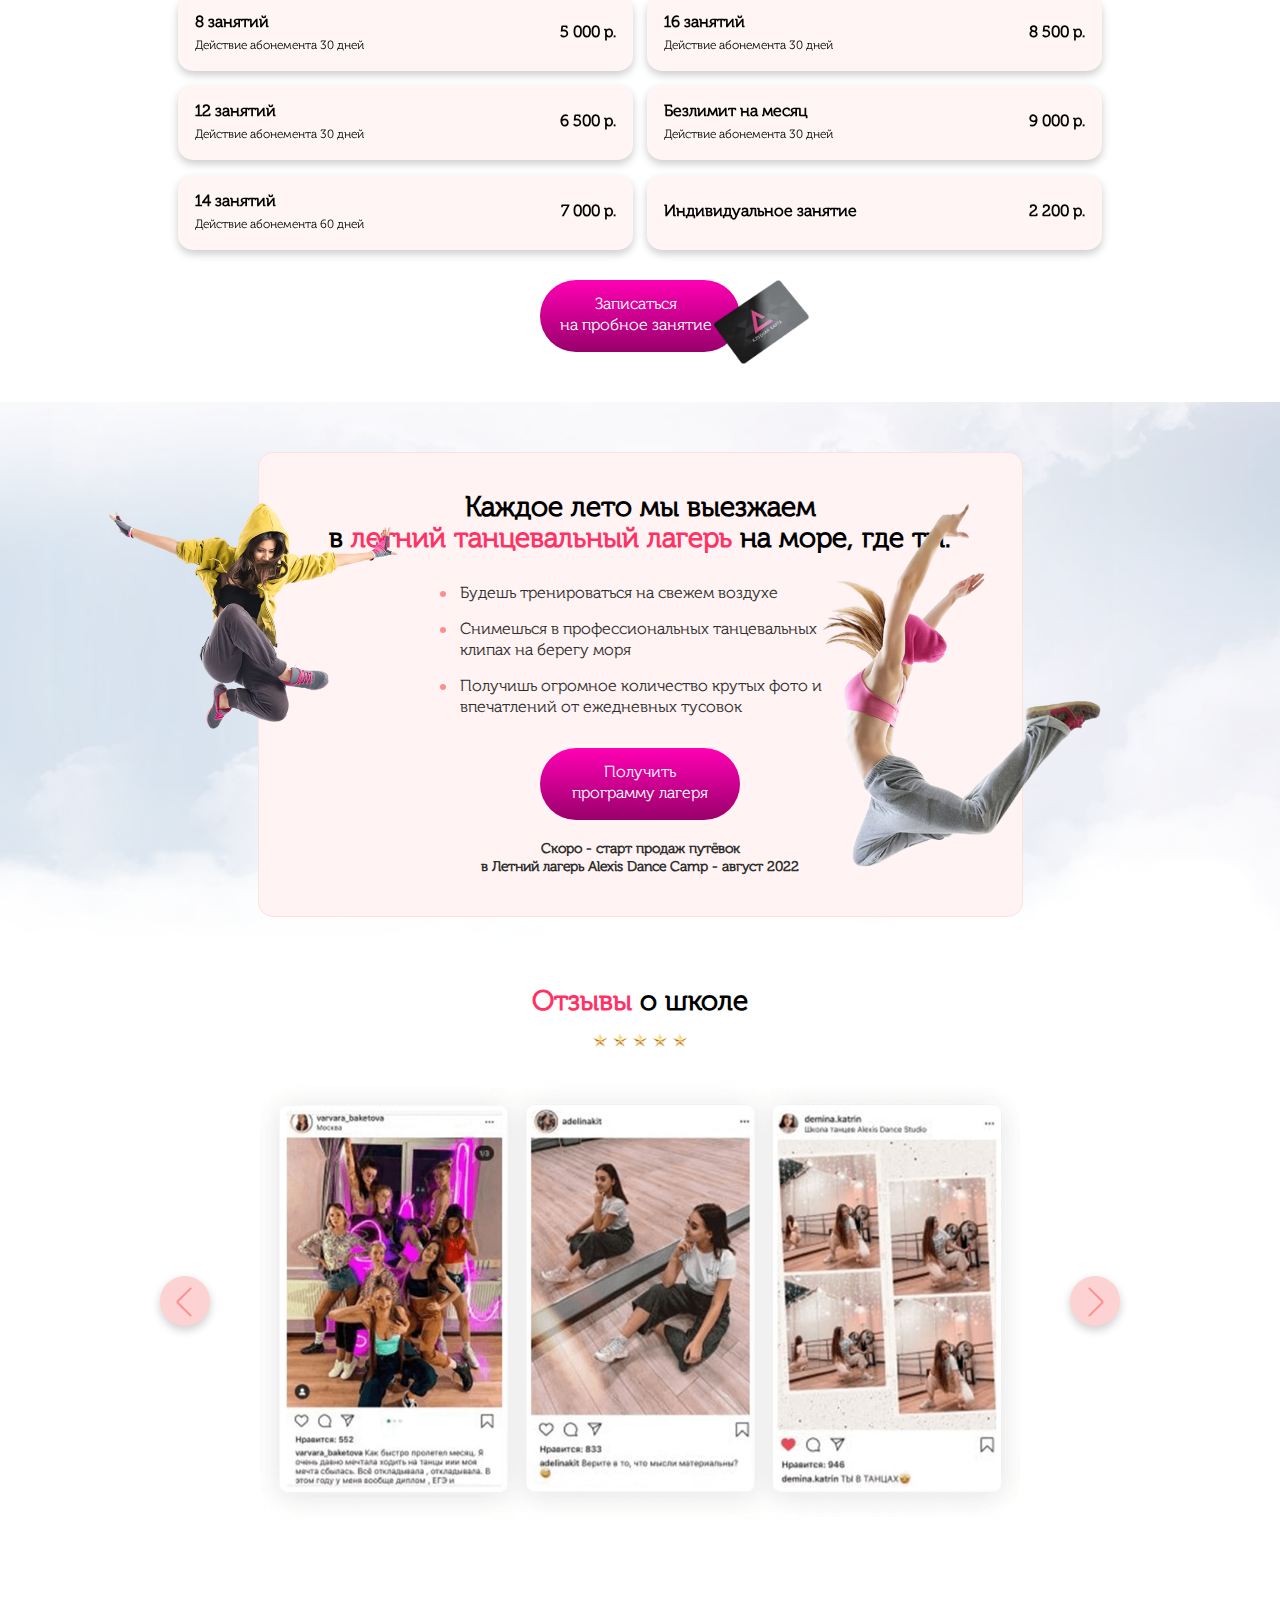
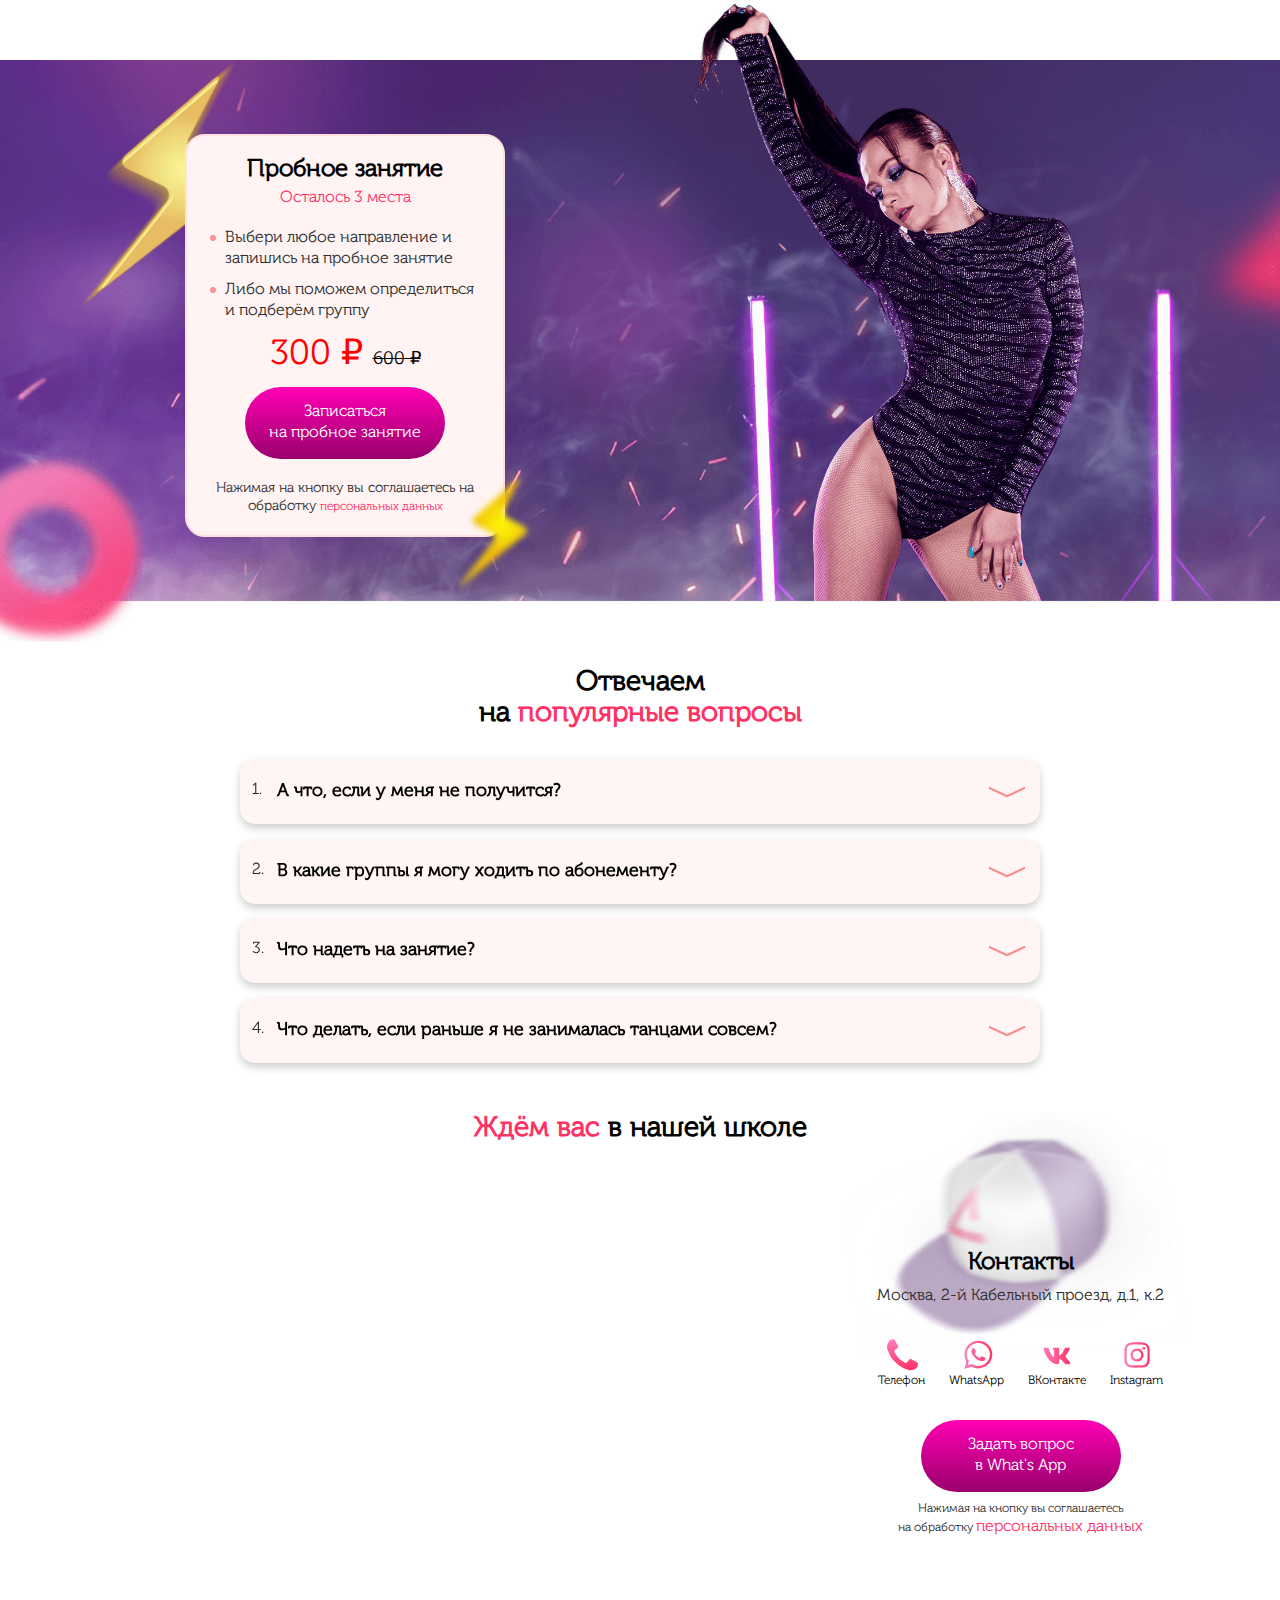
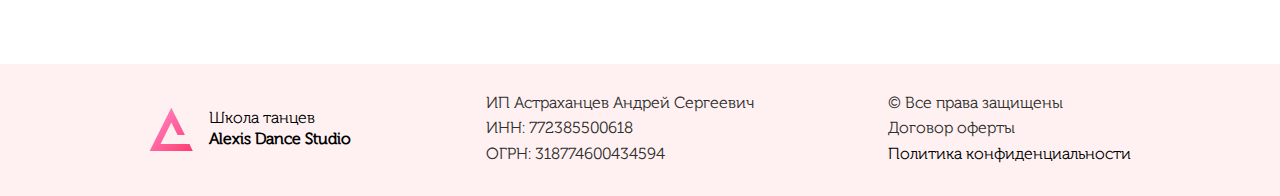
==== commit 8a70b8ab: "Add files via upload" ====
--- a/index.html
+++ b/index.html
@@ -21,7 +21,7 @@
                         <div class="logo">
                             <a class="logo-link">
                                 <div class="logo-images">
-                                    <img src="images/svg/logo.svg" alt="logo">
+                                    <img src="images/svg/logo.svg" alt="Логотип компании Alexis Dance Studio">
                                 </div>
                                 <p class="logo-text">
                                     <span class="logo-dance">
@@ -37,7 +37,7 @@
                         <div class="header__maps">
 
                             <a href="#popup-maps" class="header__maps-image popup-link">
-                                <img src="images/svg/maps.svg" alt="maps">
+                                <img src="images/svg/maps.svg">
                             </a>
 
                             <!-- modal-start -->
@@ -86,7 +86,7 @@
 
                         <div class="header__phone">
                             <a class="header__phone-image" href="tel:+79850314664">
-                                <img src="images/svg/phone.svg" alt="phone">
+                                <img src="images/svg/phone.svg">
                             </a>
                             <div class="header__phone-text">
                                 <span>Телефон:</span><br>
@@ -180,9 +180,9 @@
                     <div class="container">
                         <div class="school-presentation__inner">
 
-                            <div class="school-presentation__image">
-                                <img src="images/school-presentation/woman.webp" alt="woman">
-                            </div>
+                            <figure class="school-presentation__image">
+                                <img src="images/school-presentation/woman.webp" alt="Девушка в танце тянется кончиками пальцев к небу">
+                            </figure>
 
                             <div class="school-presentation__info">
 
@@ -195,7 +195,7 @@
                                     <a href="#feedback-classes"
                                         class="school-presentation__trial yellow-btn btn popup-link">
                                         Пробное занятие
-                                        <img src="images/school-presentation/gift.webp" alt="">
+                                        <img src="images/school-presentation/gift.webp" alt="Подарочная картонная коробка розового цвета с бантом">
                                     </a>
 
                                     <!-- modal-start -->
@@ -312,9 +312,9 @@
 
                             <div class="video-preview__inner">
                                 <figure class="video-preview__image">
-                                    <img class="video-preview__bg" src="images/background/video-preview_bg.webp" alt="">
+                                    <img class="video-preview__bg" src="images/background/video-preview_bg.webp" alt="Команда девушек танцовщиц">
                                     <a class="video-preview__link popup-link" href="#video-preview">
-                                        <img src="images/video-preview/preview-play.png" alt="">
+                                        <img src="images/video-preview/preview-play.png">
                                     </a>
                                 </figure>
                                 <!-- modal-start -->
@@ -375,9 +375,9 @@
                                         </li>
                                     </ul>
                                 </div>
-                                <div class="better-conditions__image">
-                                    <img src="images/better-conditions/Better-conditions_girl.webp" alt="">
-                                </div>
+                                <figure class="better-conditions__image">
+                                    <img src="images/better-conditions/Better-conditions_girl.webp" alt="Девушка позирующая для фотографа">
+                                </figure>
                             </div>
                         </div>
                     </div>
@@ -429,7 +429,7 @@
                                 <div class="dance-directions__wrapper">
                                     <a href="#lady-dance" class="dance-directions__item popup-link">
                                         <figure class="dance-directions__image">
-                                            <img src="images/dance-directions/dance-directions_2.webp" alt="Girl">
+                                            <img src="images/dance-directions/dance-directions_2.webp" alt="Преподователь Анна Захарова">
                                         </figure>
                                         <div class="dance-directions__info">
                                             <p class="dance-directions__text">
@@ -453,7 +453,7 @@
 
                                                             <figure class="directions__image">
                                                                 <img src="images/directions-popup/directions_lady-1.webp"
-                                                                    alt="">
+                                                                    alt="Преподователь Анна Захарова">
                                                             </figure>
 
                                                             <div class="directions__info">
@@ -506,7 +506,7 @@
 
                                                             <figure class="directions__image">
                                                                 <img src="images/directions-popup/directions_lady-2.webp"
-                                                                    alt="">
+                                                                    alt="Преподаватель Диана Ахметвалиева">
                                                             </figure>
 
                                                             <div class="directions__info">
@@ -679,7 +679,7 @@
                                 <div class="dance-directions__wrapper">
                                     <a href="#hip-hop" class="dance-directions__item popup-link">
                                         <figure class="dance-directions__image">
-                                            <img src="images/dance-directions/dance-directions_3.webp" alt="Girl">
+                                            <img src="images/dance-directions/dance-directions_3.webp" alt="Кристина Мазэре">
                                         </figure>
                                         <div class="dance-directions__info">
                                             <p class="dance-directions__text">
@@ -701,7 +701,7 @@
                                                             <div class="directions__item">
                         
                                                                 <figure class="directions__image">
-                                                                    <img src="images/directions-popup/directions_hip-hop.webp" alt="">
+                                                                    <img src="images/directions-popup/directions_hip-hop.webp" alt="Преподаватель Кристина Мазэре">
                                                                 </figure>
                         
                                                                 <div class="directions__info">
@@ -835,7 +835,7 @@
                                 <div class="dance-directions__wrapper">
                                     <a href="#high-heels" class="dance-directions__item popup-link">
                                         <figure class="dance-directions__image">
-                                            <img src="images/dance-directions/dance-directions_4.webp" alt="Girl">
+                                            <img src="images/dance-directions/dance-directions_4.webp" alt="Преподователь Юлия Шкуренко">
                                         </figure>
                                         <div class="dance-directions__info">
                                             <p class="dance-directions__text">
@@ -857,7 +857,7 @@
                                                             <div class="directions__item">
                         
                                                                 <figure class="directions__image">
-                                                                    <img src="images/directions-popup/directions-high_heels-1.webp" alt="">
+                                                                    <img src="images/directions-popup/directions-high_heels-1.webp" alt="Преподователь Юлия Шкуренко">
                                                                 </figure>
                         
                                                                 <div class="directions__info">
@@ -908,7 +908,7 @@
                                                             <div class="directions__item">
                         
                                                                 <figure class="directions__image">
-                                                                    <img src="images/directions-popup/directions-high_heels-2.webp" alt="">
+                                                                    <img src="images/directions-popup/directions-high_heels-2.webp" alt="Преподаватель Дарья Коробицына">
                                                                 </figure>
                         
                                                                 <div class="directions__info">
@@ -959,7 +959,7 @@
                                                             <div class="directions__item">
                         
                                                                 <figure class="directions__image">
-                                                                    <img src="images/directions-popup/directions-high_heels-3.webp" alt="">
+                                                                    <img src="images/directions-popup/directions-high_heels-3.webp" alt="Преподаватель Арина Любимова">
                                                                 </figure>
                         
                                                                 <div class="directions__info">
@@ -1010,7 +1010,7 @@
                                                             <div class="directions__item">
                         
                                                                 <figure class="directions__image">
-                                                                    <img src="images/directions-popup/directions-high_heels-4.webp" alt="">
+                                                                    <img src="images/directions-popup/directions-high_heels-4.webp" alt="Преподаватель Настя Баяк">
                                                                 </figure>
                         
                                                                 <div class="directions__info">
@@ -1153,7 +1153,7 @@
                                 <div class="dance-directions__wrapper">
                                     <a href="#contemporary" class="dance-directions__item popup-link">
                                         <figure class="dance-directions__image">
-                                            <img src="images/dance-directions/dance-directions_5.webp" alt="Girl">
+                                            <img src="images/dance-directions/dance-directions_5.webp" alt="Преподователь Ася Гурина">
                                         </figure>
                                         <div class="dance-directions__info">
                                             <p class="dance-directions__text">
@@ -1175,7 +1175,7 @@
                                                             <div class="directions__item">
                         
                                                                 <figure class="directions__image">
-                                                                    <img src="images/directions-popup/directions_contemporary-1.webp" alt="">
+                                                                    <img src="images/directions-popup/directions_contemporary-1.webp" alt="Преподователь Ася Гурина">
                                                                 </figure>
                         
                                                                 <div class="directions__info">
@@ -1226,7 +1226,7 @@
                                                             <div class="directions__item">
                         
                                                                 <figure class="directions__image">
-                                                                    <img src="images/directions-popup/directions_contemporary-2.webp" alt="">
+                                                                    <img src="images/directions-popup/directions_contemporary-2.webp" alt="Преподаватель Анжелика Дубинина">
                                                                 </figure>
                         
                                                                 <div class="directions__info">
@@ -1363,7 +1363,7 @@
                                 <div class="dance-directions__wrapper">
                                     <a href="#jazz-funk" class="dance-directions__item popup-link">
                                         <figure class="dance-directions__image">
-                                            <img src="images/dance-directions/dance-directions_6.webp" alt="Girl">
+                                            <img src="images/dance-directions/dance-directions_6.webp" alt="Преподователь Дарья Коробицына">
                                         </figure>
                                         <div class="dance-directions__info">
                                             <p class="dance-directions__text">
@@ -1385,7 +1385,7 @@
                                                             <div class="directions__item">
                         
                                                                 <figure class="directions__image">
-                                                                    <img src="images/directions-popup/directions_jazz-funk-1.webp" alt="">
+                                                                    <img src="images/directions-popup/directions_jazz-funk-1.webp" alt="Преподователь Дарья Коробицына">
                                                                 </figure>
                         
                                                                 <div class="directions__info">
@@ -1436,7 +1436,7 @@
                                                             <div class="directions__item">
                         
                                                                 <figure class="directions__image">
-                                                                    <img src="images/directions-popup/directions_jazz-funk-2.webp" alt="">
+                                                                    <img src="images/directions-popup/directions_jazz-funk-2.webp" alt="Преподаватель Екатерина Казанцева">
                                                                 </figure>
                         
                                                                 <div class="directions__info">
@@ -1487,7 +1487,7 @@
                                                             <div class="directions__item">
                         
                                                                 <figure class="directions__image">
-                                                                    <img src="images/directions-popup/directions_jazz-funk-3.webp" alt="">
+                                                                    <img src="images/directions-popup/directions_jazz-funk-3.webp" alt="Преподаватель Кристина Новикова">
                                                                 </figure>
                         
                                                                 <div class="directions__info">
@@ -1627,7 +1627,7 @@
                                 <div class="dance-directions__wrapper">
                                     <a href="#club-improvisation" class="dance-directions__item popup-link">
                                         <figure class="dance-directions__image">
-                                            <img src="images/dance-directions/dance-directions_7.webp" alt="Girl">
+                                            <img src="images/dance-directions/dance-directions_7.webp" alt="Преподователь Дарья Коробицына">
                                         </figure>
                                         <div class="dance-directions__info">
                                             <p class="dance-directions__text">
@@ -1649,7 +1649,7 @@
                                                             <div class="directions__item">
                         
                                                                 <figure class="directions__image">
-                                                                    <img src="images/directions-popup/directions_club-improvisation.webp" alt="">
+                                                                    <img src="images/directions-popup/directions_club-improvisation.webp" alt="Преподователь Дарья Коробицына">
                                                                 </figure>
                         
                                                                 <div class="directions__info">
@@ -1783,7 +1783,7 @@
                                 <div class="dance-directions__wrapper">
                                     <a href="#strip" class="dance-directions__item popup-link">
                                         <figure class="dance-directions__image">
-                                            <img src="images/dance-directions/dance-directions_8.webp" alt="Girl">
+                                            <img src="images/dance-directions/dance-directions_8.webp" alt="Преподователь Мария Кузнецова">
                                         </figure>
                                         <div class="dance-directions__info">
                                             <p class="dance-directions__text">
@@ -1805,7 +1805,7 @@
                                                             <div class="directions__item">
                         
                                                                 <figure class="directions__image">
-                                                                    <img src="images/directions-popup/directios_strip-1.webp" alt="">
+                                                                    <img src="images/directions-popup/directios_strip-1.webp" alt="Преподователь Мария Кузнецова">
                                                                 </figure>
                         
                                                                 <div class="directions__info">
@@ -1862,7 +1862,7 @@
                                                             <div class="directions__item">
                         
                                                                 <figure class="directions__image">
-                                                                    <img src="images/directions-popup/directios_strip-2.webp" alt="">
+                                                                    <img src="images/directions-popup/directios_strip-2.webp" alt="Преподаватель Евгения Злобина">
                                                                 </figure>
                         
                                                                 <div class="directions__info">
@@ -1925,7 +1925,7 @@
                                                             <div class="directions__item">
                         
                                                                 <figure class="directions__image">
-                                                                    <img src="images/directions-popup/directios_strip-3.webp" alt="">
+                                                                    <img src="images/directions-popup/directios_strip-3.webp" alt="Преподаватель Дарья Вакуленко">
                                                                 </figure>
                         
                                                                 <div class="directions__info">
@@ -2065,7 +2065,7 @@
                                 <div class="dance-directions__wrapper">
                                     <a href="#stretching" class="dance-directions__item popup-link">
                                         <figure class="dance-directions__image">
-                                            <img src="images/dance-directions/dance-directions_9.webp" alt="Girl">
+                                            <img src="images/dance-directions/dance-directions_9.webp" alt="Преподователь Ася Гурина">
                                         </figure>
                                         <div class="dance-directions__info">
                                             <p class="dance-directions__text">
@@ -2087,7 +2087,7 @@
                                                             <div class="directions__item">
                         
                                                                 <figure class="directions__image">
-                                                                    <img src="images/directions-popup/directions_stretching-2.webp" alt="">
+                                                                    <img src="images/directions-popup/directions_stretching-2.webp" alt="Преподаватель Дарья Вакуленко">
                                                                 </figure>
                         
                                                                 <div class="directions__info">
@@ -2147,7 +2147,7 @@
                                                             <div class="directions__item">
                         
                                                                 <figure class="directions__image">
-                                                                    <img src="images/directions-popup/directions_stretching-1.webp" alt="">
+                                                                    <img src="images/directions-popup/directions_stretching-1.webp" alt="Преподаватель Ася Гурина">
                                                                 </figure>
                         
                                                                 <div class="directions__info">
@@ -2284,7 +2284,7 @@
                                 <div class="dance-directions__wrapper">
                                     <a href="#twerk" class="dance-directions__item popup-link">
                                         <figure class="dance-directions__image">
-                                            <img src="images/dance-directions/dance-directions_10.webp" alt="Girl">
+                                            <img src="images/dance-directions/dance-directions_10.webp" alt="Преподователь Варвара Форальберг">
                                         </figure>
                                         <div class="dance-directions__info">
                                             <p class="dance-directions__text">
@@ -2306,7 +2306,7 @@
                                                             <div class="directions__item">
                         
                                                                 <figure class="directions__image">
-                                                                    <img src="images/directions-popup/directions_twerk.webp" alt="">
+                                                                    <img src="images/directions-popup/directions_twerk.webp" alt="Преподователь Варвара Форальберг">
                                                                 </figure>
                         
                                                                 <div class="directions__info">
@@ -2440,7 +2440,7 @@
                                 <div class="dance-directions__wrapper">
                                     <a href="#reggaeton" class="dance-directions__item popup-link">
                                         <figure class="dance-directions__image">
-                                            <img src="images/dance-directions/dance-directions_11.webp" alt="Girl">
+                                            <img src="images/dance-directions/dance-directions_11.webp" alt="Преподователь Кристина Новикова">
                                         </figure>
                                         <div class="dance-directions__info">
                                             <p class="dance-directions__text">
@@ -2462,7 +2462,7 @@
                                                             <div class="directions__item">
                         
                                                                 <figure class="directions__image">
-                                                                    <img src="images/directions-popup/directions_reggaeton-1.webp" alt="">
+                                                                    <img src="images/directions-popup/directions_reggaeton-1.webp" alt="Преподователь Кристина Новикова">
                                                                 </figure>
                         
                                                                 <div class="directions__info">
@@ -2513,7 +2513,7 @@
                                                             <div class="directions__item">
                         
                                                                 <figure class="directions__image">
-                                                                    <img src="images/directions-popup/directions_reggaeton-2.webp" alt="">
+                                                                    <img src="images/directions-popup/directions_reggaeton-2.webp" alt="Преподаватель Валентина Ханова">
                                                                 </figure>
                         
                                                                 <div class="directions__info">
@@ -2650,7 +2650,7 @@
                                 <div class="dance-directions__wrapper">
                                     <a href="#emancipation" class="dance-directions__item popup-link">
                                         <figure class="dance-directions__image">
-                                            <img src="images/dance-directions/dance-directions_12.webp" alt="Girl">
+                                            <img src="images/dance-directions/dance-directions_12.webp" alt="Преподователь Виктория Борзова">
                                         </figure>
                                         <div class="dance-directions__info">
                                             <p class="dance-directions__text">
@@ -2672,7 +2672,7 @@
                                                             <div class="directions__item">
                         
                                                                 <figure class="directions__image">
-                                                                    <img src="images/directions-popup/directions_emancipation.webp" alt="">
+                                                                    <img src="images/directions-popup/directions_emancipation.webp" alt="Преподователь Виктория Борзова">
                                                                 </figure>
                         
                                                                 <div class="directions__info">
@@ -2806,7 +2806,7 @@
                                 <div class="dance-directions__wrapper">
                                     <a href="#vogue" class="dance-directions__item popup-link">
                                         <figure class="dance-directions__image">
-                                            <img src="images/dance-directions/dance-directions_13.webp" alt="Girl">
+                                            <img src="images/dance-directions/dance-directions_13.webp" alt="Преподователь Арина Любимова">
                                         </figure>
                                         <div class="dance-directions__info">
                                             <p class="dance-directions__text">
@@ -2828,7 +2828,7 @@
                                                             <div class="directions__item">
                         
                                                                 <figure class="directions__image">
-                                                                    <img src="images/directions-popup/directions_vogue.webp" alt="">
+                                                                    <img src="images/directions-popup/directions_vogue.webp" alt="Преподователь Арина Любимова">
                                                                 </figure>
                         
                                                                 <div class="directions__info">
@@ -2962,7 +2962,7 @@
                                 <div class="dance-directions__wrapper">
                                     <a href="#salsa" class="dance-directions__item popup-link">
                                         <figure class="dance-directions__image">
-                                            <img src="images/dance-directions/dance-directions_14.webp" alt="Girl">
+                                            <img src="images/dance-directions/dance-directions_14.webp" alt="Преподователь Марина Тарасова">
                                         </figure>
                                         <div class="dance-directions__info">
                                             <p class="dance-directions__text">
@@ -2984,7 +2984,7 @@
                                                             <div class="directions__item">
                         
                                                                 <figure class="directions__image">
-                                                                    <img src="images/directions-popup/directions_salsa.webp" alt="">
+                                                                    <img src="images/directions-popup/directions_salsa.webp" alt="Преподователь Марина Тарасова">
                                                                 </figure>
                         
                                                                 <div class="directions__info">
@@ -3118,7 +3118,7 @@
                                 <div class="dance-directions__wrapper">
                                     <a href="#bachata" class="dance-directions__item popup-link">
                                         <figure class="dance-directions__image">
-                                            <img src="images/dance-directions/dance-directions_15.webp" alt="Girl">
+                                            <img src="images/dance-directions/dance-directions_15.webp" alt="Преподователь Марина Тарасова">
                                         </figure>
                                         <div class="dance-directions__info">
                                             <p class="dance-directions__text">
@@ -3140,7 +3140,7 @@
                                                             <div class="directions__item">
                         
                                                                 <figure class="directions__image">
-                                                                    <img src="images/directions-popup/directions_bachata.webp" alt="">
+                                                                    <img src="images/directions-popup/directions_bachata.webp" alt="Преподователь Марина Тарасова">
                                                                 </figure>
                         
                                                                 <div class="directions__info">
@@ -3275,7 +3275,7 @@
                                 <div class="dance-directions__wrapper">
                                     <a href="#dancehall" class="dance-directions__item popup-link">
                                         <figure class="dance-directions__image">
-                                            <img src="images/dance-directions/dance-directions_16.webp" alt="Girl">
+                                            <img src="images/dance-directions/dance-directions_16.webp" alt="Преподователь Ирина Баранова">
                                         </figure>
                                         <div class="dance-directions__info">
                                             <p class="dance-directions__text">
@@ -3297,7 +3297,7 @@
                                                             <div class="directions__item">
                         
                                                                 <figure class="directions__image">
-                                                                    <img src="images/directions-popup/directions_dancehall-1.webp" alt="">
+                                                                    <img src="images/directions-popup/directions_dancehall-1.webp" alt="Преподователь Ирина Баранова">
                                                                 </figure>
                         
                                                                 <div class="directions__info">
@@ -3496,39 +3496,39 @@
                                 <div class="classes__slider">
 
                                     <figure class="classes__image">
-                                        <img src="images/classes/classes-1.webp" alt="Girls">
+                                        <img src="images/classes/classes-1.webp" alt="Команда девушек танцовщиц">
                                     </figure>
 
                                     <figure class="classes__image">
-                                        <img src="images/classes/classes-2.webp" alt="Girls">
+                                        <img src="images/classes/classes-2.webp" alt="Девушка сидит на шпагате и радостно смеётся">
                                     </figure>
 
                                     <figure class="classes__image">
-                                        <img src="images/classes/classes-3.webp" alt="Girls">
+                                        <img src="images/classes/classes-3.webp" alt="Девушки репетируют танец перед зеркалом">
                                     </figure>
 
                                     <figure class="classes__image">
-                                        <img src="images/classes/classes-4.webp" alt="Girls">
+                                        <img src="images/classes/classes-4.webp" alt="Девушки репетируют танец перед зеркалом">
                                     </figure>
 
                                     <figure class="classes__image">
-                                        <img src="images/classes/classes-5.webp" alt="Girls">
+                                        <img src="images/classes/classes-5.webp" alt="Девушки репетируют танец перед зеркалом">
                                     </figure>
 
                                     <figure class="classes__image">
-                                        <img src="images/classes/classes-6.webp" alt="Girls">
+                                        <img src="images/classes/classes-6.webp" alt="Девушки репетируют танец перед зеркалом">
                                     </figure>
 
                                     <figure class="classes__image">
-                                        <img src="images/classes/classes-7.webp" alt="Girls">
+                                        <img src="images/classes/classes-7.webp" alt="Совместная фотография девушек после репетиции танца">
                                     </figure>
 
                                     <figure class="classes__image">
-                                        <img src="images/classes/classes-8.png" alt="Girls">
+                                        <img src="images/classes/classes-8.png" alt="Преполователь показывает танец">
                                     </figure>
 
                                     <figure class="classes__image">
-                                        <img src="images/classes/classes-9.webp" alt="Girls">
+                                        <img src="images/classes/classes-9.webp" alt="Групповое занятие девушек йогой">
                                     </figure>
 
                                 </div>
@@ -3550,7 +3550,7 @@
                                             <div class="about-school__item">
 
                                                 <figure class="about-school__image">
-                                                    <img src="images/about-school/about-school_1.webp" alt="school">
+                                                    <img src="images/about-school/about-school_1.webp" alt="Большой, светлый зал">
                                                 </figure>
 
                                                 <div class="about-school__info">
@@ -3566,7 +3566,7 @@
                                             <div class="about-school__item">
 
                                                 <figure class="about-school__image">
-                                                    <img src="images/about-school/about-school_2.webp" alt="school">
+                                                    <img src="images/about-school/about-school_2.webp" alt="Большой, светлый зал">
                                                 </figure>
 
                                                 <div class="about-school__info">
@@ -3582,7 +3582,7 @@
                                             <div class="about-school__item">
 
                                                 <figure class="about-school__image">
-                                                    <img src="images/about-school/about-school_3.webp" alt="school">
+                                                    <img src="images/about-school/about-school_3.webp" alt="Раздевалка">
                                                 </figure>
 
                                                 <div class="about-school__info">
@@ -3598,7 +3598,7 @@
                                             <div class="about-school__item">
 
                                                 <figure class="about-school__image">
-                                                    <img src="images/about-school/about-school_4.webp" alt="school">
+                                                    <img src="images/about-school/about-school_4.webp" alt="Инвентарь для занятии спортом в зале">
                                                 </figure>
 
                                                 <div class="about-school__info">
@@ -3614,7 +3614,7 @@
                                             <div class="about-school__item">
 
                                                 <figure class="about-school__image">
-                                                    <img src="images/about-school/about-school_5.webp" alt="school">
+                                                    <img src="images/about-school/about-school_5.webp" alt="Душ в раздевалках">
                                                 </figure>
 
                                                 <div class="about-school__info">
@@ -3630,7 +3630,7 @@
                                             <div class="about-school__item">
 
                                                 <figure class="about-school__image">
-                                                    <img src="images/about-school/about-school_6.webp" alt="school">
+                                                    <img src="images/about-school/about-school_6.webp" alt="Куллер с водой">
                                                 </figure>
 
                                                 <div class="about-school__info">
@@ -3864,7 +3864,7 @@
 
                                     <li class="school-teacher__item">
                                         <div class="school-teacher__item-image">
-                                            <img src="images/school-teacher/school-teacher_1.webp" alt="purpose">
+                                            <img src="images/school-teacher/school-teacher_1.webp">
                                         </div>
                                         <p class="school-teacher__text">
                                             Поможет поставить тебе правильные цели
@@ -3873,7 +3873,7 @@
 
                                     <li class="school-teacher__item">
                                         <div class="school-teacher__item-image">
-                                            <img src="images/school-teacher/school-teacher_2.png" alt="lady">
+                                            <img src="images/school-teacher/school-teacher_2.png">
                                         </div>
                                         <p class="school-teacher__text">
                                             Определит твои потребности
@@ -3883,14 +3883,14 @@
                                 </ul>
 
                                 <div class="school-teacher__image">
-                                    <img src="images/school-teacher/school-teacher_girl.webp" alt="girl">
+                                    <img src="images/school-teacher/school-teacher_girl.webp">
                                 </div>
 
                                 <ul class="school-teacher__list">
 
                                     <li class="school-teacher__item">
                                         <div class="school-teacher__item-image">
-                                            <img src="images/school-teacher/school-teacher_3.webp" alt="check">
+                                            <img src="images/school-teacher/school-teacher_3.webp">
                                         </div>
                                         <p class="school-teacher__text">
                                             Проследит, чтобы ты гарантированно достигла цели
@@ -3899,7 +3899,7 @@
 
                                     <li class="school-teacher__item">
                                         <div class="school-teacher__item-image">
-                                            <img src="images/school-teacher/school-teacher_4.png" alt="hand">
+                                            <img src="images/school-teacher/school-teacher_4.png">
                                         </div>
                                         <p class="school-teacher__text">
                                             Будет мотивировать тебя
@@ -3925,9 +3925,9 @@
                                     <div class="photoshoot__item container-show">
                                         <figure class="photoshoot__image">
                                             <img class="photoshoot__image-bg" src="images/photoshoot/photoshoot_1.webp"
-                                                alt="">
+                                                alt="Команда девушек танцовщиц">
                                             <button type="button" class="video-preview__link" aria-label="Кнопка открыть видео">
-                                                <img src="images/video-preview/preview-play.png" alt="">
+                                                <img src="images/video-preview/preview-play.png">
                                             </button>
                                         </figure>
                                         <div class="photoshoot__video-youtube">
@@ -3941,9 +3941,9 @@
                                     <div class="photoshoot__item container-show">
                                         <figure class="photoshoot__image">
                                             <img class="photoshoot__image-bg" src="images/photoshoot/photoshoot_2.webp"
-                                                alt="">
+                                                alt="Команда девушек танцовщиц">
                                             <button type="button" class="video-preview__link">
-                                                <img src="images/video-preview/preview-play.png" alt="">
+                                                <img src="images/video-preview/preview-play.png">
                                             </button>
                                         </figure>
                                         <div class="photoshoot__video-youtube">
@@ -3957,9 +3957,9 @@
                                     <div class="photoshoot__item container-show">
                                         <figure class="photoshoot__image">
                                             <img class="photoshoot__image-bg" src="images/photoshoot/photoshoot_3.webp"
-                                                alt="">
+                                                alt="Команда девушек танцовщиц">
                                             <button type="button" class="video-preview__link">
-                                                <img src="images/video-preview/preview-play.png" alt="">
+                                                <img src="images/video-preview/preview-play.png">
                                             </button>
                                         </figure>
                                         <div class="photoshoot__video-youtube">
@@ -3975,15 +3975,15 @@
                                 <div class="photoshoot__row-images">
 
                                     <figure class="photoshoot__item-image">
-                                        <img src="images/photoshoot/photoshoot_image-1.webp" alt="">
+                                        <img src="images/photoshoot/photoshoot_image-1.webp" alt="Совместная фотография девушек танцовщиц">
                                     </figure>
 
                                     <figure class="photoshoot__item-image">
-                                        <img src="images/photoshoot/photoshoot_image-2.webp" alt="">
+                                        <img src="images/photoshoot/photoshoot_image-2.webp" alt="Совместная фотография девушек танцовщиц">
                                     </figure>
 
                                     <figure class="photoshoot__item-image">
-                                        <img src="images/photoshoot/photoshoot_image-3.webp" alt="">
+                                        <img src="images/photoshoot/photoshoot_image-3.webp" alt="Совместная фотография девушек танцовщиц">
                                     </figure>
 
                                 </div>
@@ -4656,9 +4656,9 @@
                             </div>
                             <a href="#feedback-price" class="cost-classes__btn pink-btn btn popup-link">
                                 Записаться<br> на пробное занятие
-                                <div class="cost-classes__image">
-                                    <img src="images/cost-classes/cost-classes_card.webp" alt="card">
-                                </div>
+                                <figure class="cost-classes__image">
+                                    <img src="images/cost-classes/cost-classes_card.webp" alt="Карта абонемента клуба">
+                                </figure>
                             </a>
                             <!-- modal-start -->
                             <section id="feedback-price" class="popup" role="alert">
@@ -4854,23 +4854,23 @@
                                 <div class="school-reviews__slider">
 
                                     <figure class="school-reviews__image">
-                                        <img src="images/school-reviews/school-reviews_1.jpg" alt="school">
+                                        <img src="images/school-reviews/school-reviews_1.jpg" alt="Скриншот с отзовами из instagram">
                                     </figure>
 
                                     <figure class="school-reviews__image">
-                                        <img src="images/school-reviews/school-reviews_2.jpg" alt="school">
+                                        <img src="images/school-reviews/school-reviews_2.jpg" alt="Скриншот с отзовами из instagram">
                                     </figure>
 
                                     <figure class="school-reviews__image">
-                                        <img src="images/school-reviews/school-reviews_3.jpg" alt="school">
+                                        <img src="images/school-reviews/school-reviews_3.jpg" alt="Скриншот с отзовами из instagram">
                                     </figure>
 
                                     <figure class="school-reviews__image">
-                                        <img src="images/school-reviews/school-reviews_4.webp" alt="school">
+                                        <img src="images/school-reviews/school-reviews_4.webp" alt="Скриншот с отзовами из instagram">
                                     </figure>
 
                                     <figure class="school-reviews__image">
-                                        <img src="images/school-reviews/school-reviews_5.jpg" alt="school">
+                                        <img src="images/school-reviews/school-reviews_5.jpg" alt="Скриншот с отзовами из instagram">
                                     </figure>
 
                                 </div>
@@ -4884,7 +4884,7 @@
                             <div class="trial-lesson__container">
 
                                 <div class="trial-lesson__image big-lightning">
-                                    <img src="images/trial-lesson/trial-big_lightning.png" alt="">
+                                    <img src="images/trial-lesson/trial-big_lightning.png">
                                 </div>
 
                                 <div class="trial-lesson__inner">
@@ -4926,7 +4926,7 @@
                                 </div>
 
                                 <div class="trial-lesson__image small-lightning">
-                                    <img src="images/trial-lesson/triel-lightning.png" alt="">
+                                    <img src="images/trial-lesson/triel-lightning.png">
                                 </div>
 
                             </div>
@@ -5109,21 +5109,21 @@
                                     <div class="welcome-school__social">
 
                                         <a href="tel:+79850314664" class="welcome-school__link">
-                                            <img src="images/svg/welcome-school_phone.svg" alt="phone">
+                                            <img src="images/svg/welcome-school_phone.svg" alt="Логотип телефонной трубки">
                                             <span class="welcome-school__social-text">
                                                 Телефон
                                             </span>
                                         </a>
 
                                         <a href="https://wa.me/79850314664" class="welcome-school__link">
-                                            <img src="images/svg/welcome-school_whatsapp.svg" alt="whatsapp">
+                                            <img src="images/svg/welcome-school_whatsapp.svg" alt="Логотип whatsapp">
                                             <span class="welcome-school__social-text">
                                                 WhatsApp
                                             </span>
                                         </a>
 
                                         <a href="https://vk.com/alexis_dance" class="welcome-school__link">
-                                            <img src="images/svg/welcome-school_vk.svg" alt="vk">
+                                            <img src="images/svg/welcome-school_vk.svg" alt="Логотип vk">
                                             <span class="welcome-school__social-text">
                                                 ВКонтакте
                                             </span>
@@ -5131,7 +5131,7 @@
 
                                         <a href="https://www.instagram.com/alexis_dance_studio/"
                                             class="welcome-school__link">
-                                            <img src="images/svg/welcome-school_instagram.svg" alt="instagram">
+                                            <img src="images/svg/welcome-school_instagram.svg" alt="Логотип instagram">
                                             <span class="welcome-school__social-text">
                                                 Instagram
                                             </span>
@@ -5162,7 +5162,7 @@
                         <div class="logo">
                             <a class="logo-link">
                                 <div class="logo-images">
-                                    <img src="images/svg/logo.svg" alt="logo">
+                                    <img src="images/svg/logo.svg" alt="Логотип компании Alexis Dance Studio">
                                 </div>
                                 <p class="logo-text">
                                     <span class="logo-dance">
--- a/css/style.css
+++ b/css/style.css
@@ -131,11 +131,6 @@
 
 .text-pink{
     color: rgb(255, 50, 102);
-}
-
-.text-pink:hover {
-    text-decoration: underline;
-
 }
 
 .text-yellow {
@@ -1186,7 +1181,7 @@
 
 .photoshoot__slider {
     max-width: 760px;
-    margin: 0 auto 30px;
+    margin: 0 auto 60px;
 }
 
 .photoshoot__item,
@@ -1241,7 +1236,7 @@
 .photoshoot__video-youtube iframe{
     width: 100%;
     height: 100%;
-    border-width: 0px;
+    border: none;
 }
 
 .photoshoot .slick-track .slick-slide{
@@ -1781,12 +1776,13 @@
 
 .popular-questions__subheading{
     margin-bottom: 10px;
+    font-size: 16px;
 }
 
 .popular-questions__subitem {
     padding-left: 15px;
     margin-bottom: 2px;
-    font-size: 13px;
+    font-size: 14px;
     font-weight: 300;
 }
 
@@ -2049,6 +2045,10 @@
     text-align: center;
 }
 
+.feedback__privacy-policy:hover a {
+    text-decoration: underline;
+}
+
 
 
 
@@ -3092,6 +3092,10 @@
         font-size: 14px;
     }
 
+    .popular-questions__item:before {
+        top: 17px;
+    }
+
     .popup__directions{
         padding: 30px;
     }
@@ -3333,10 +3337,6 @@
         width: 80px;
     }
 
-    .popular-questions__item:before{
-        top: 13px;
-    }
-
     .welcome-school__maps{
         min-height: 350px;
     }
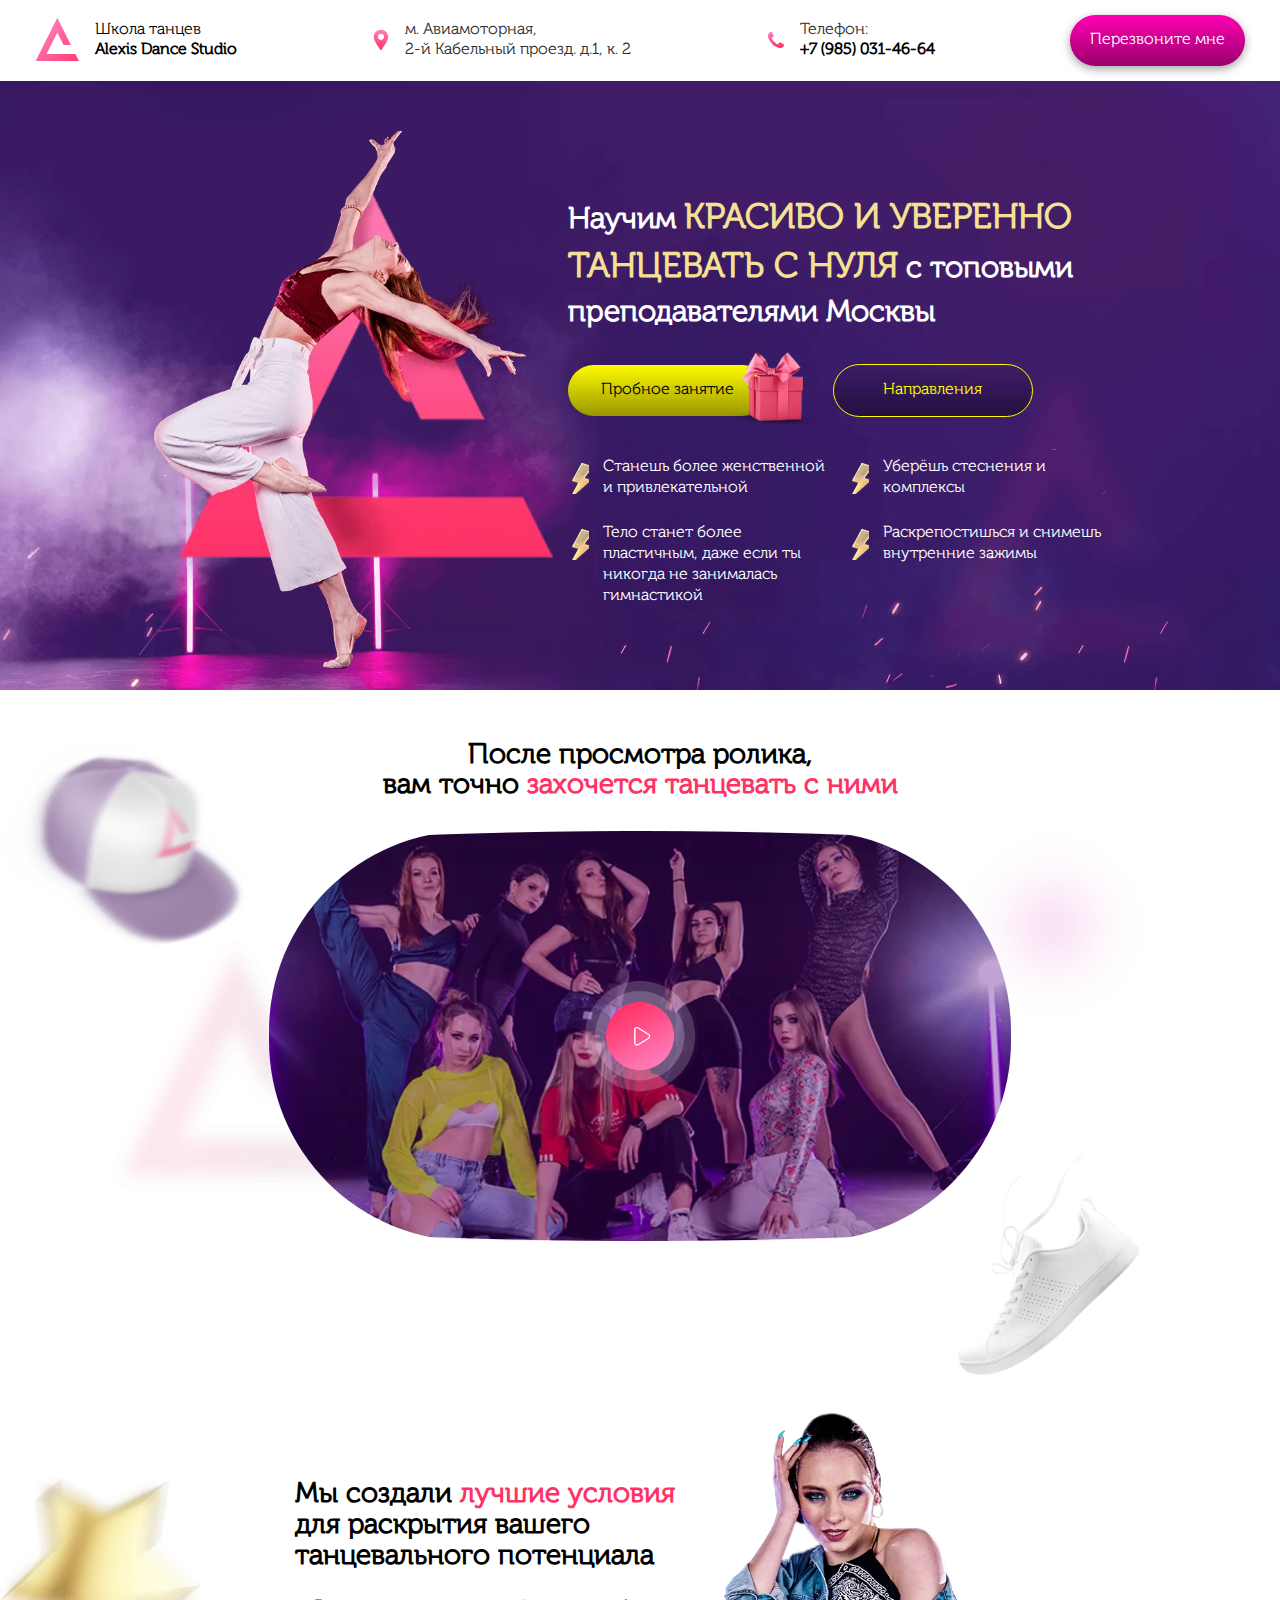
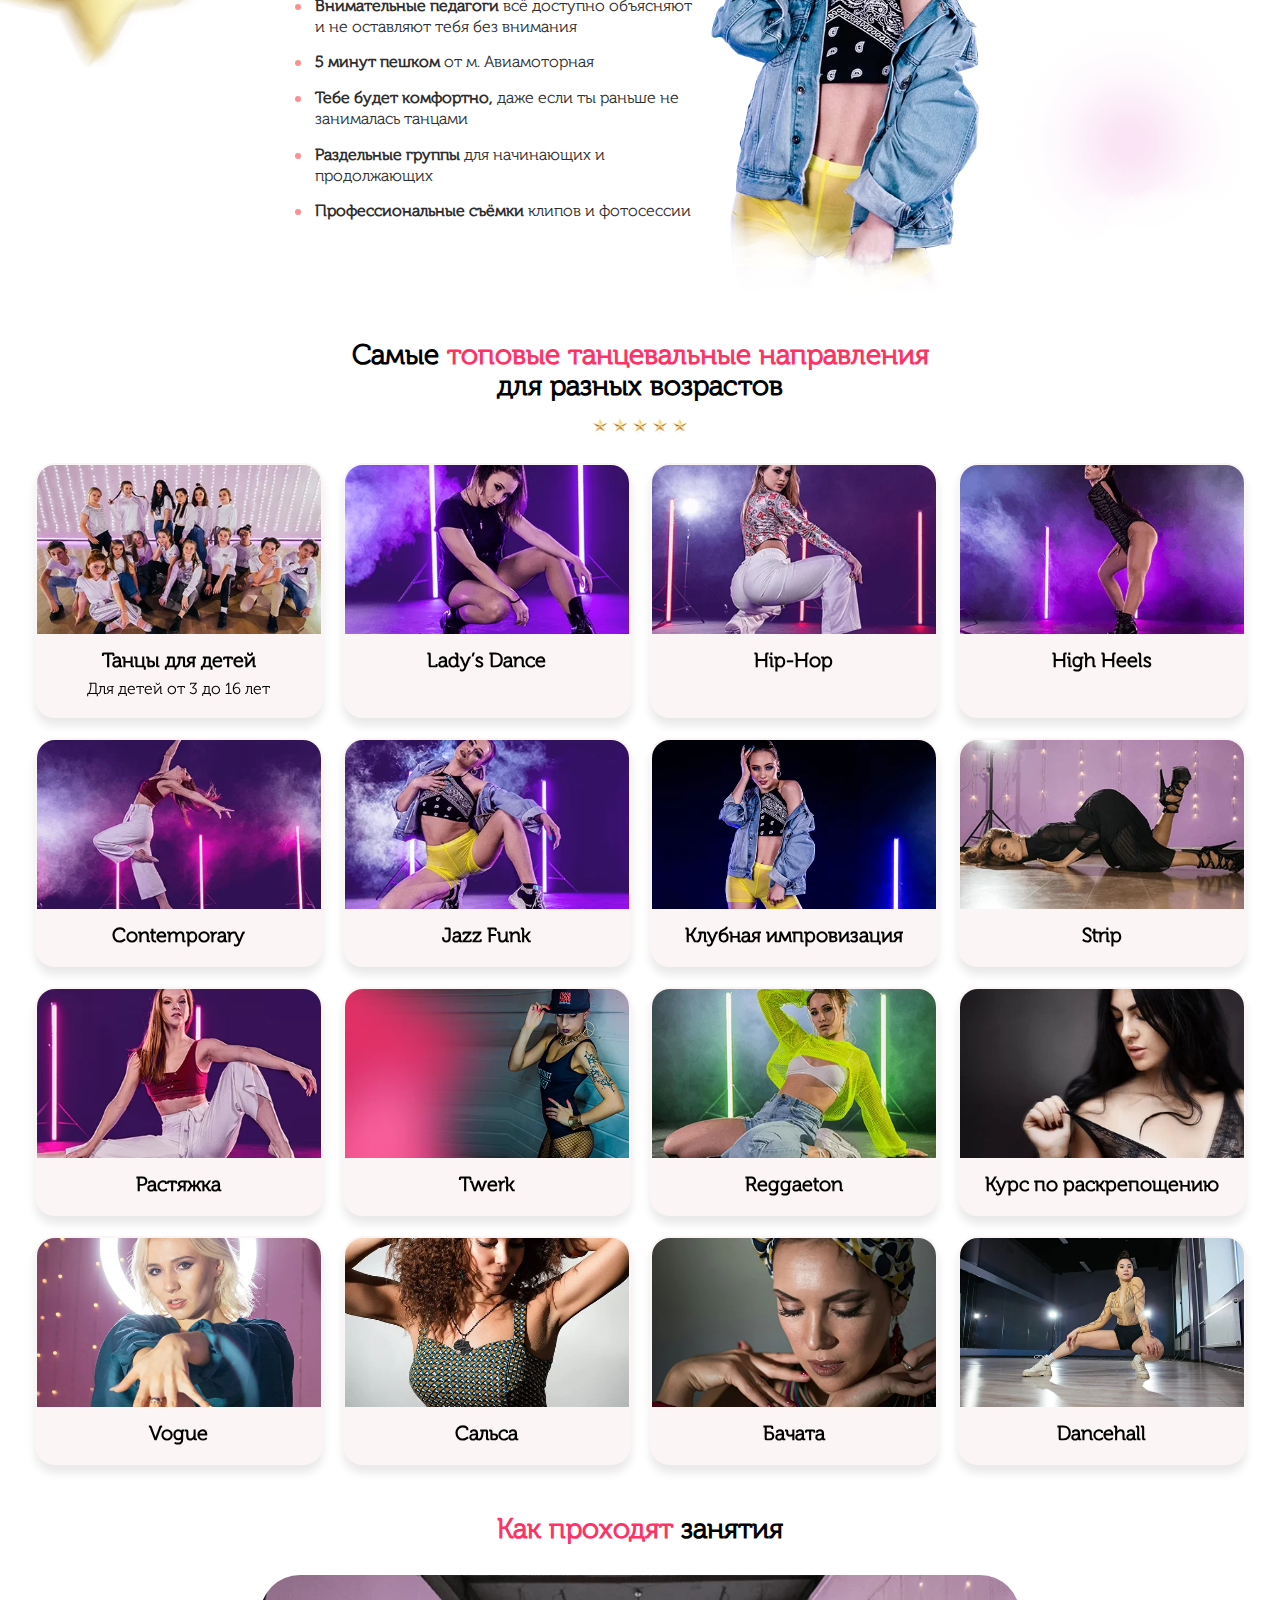
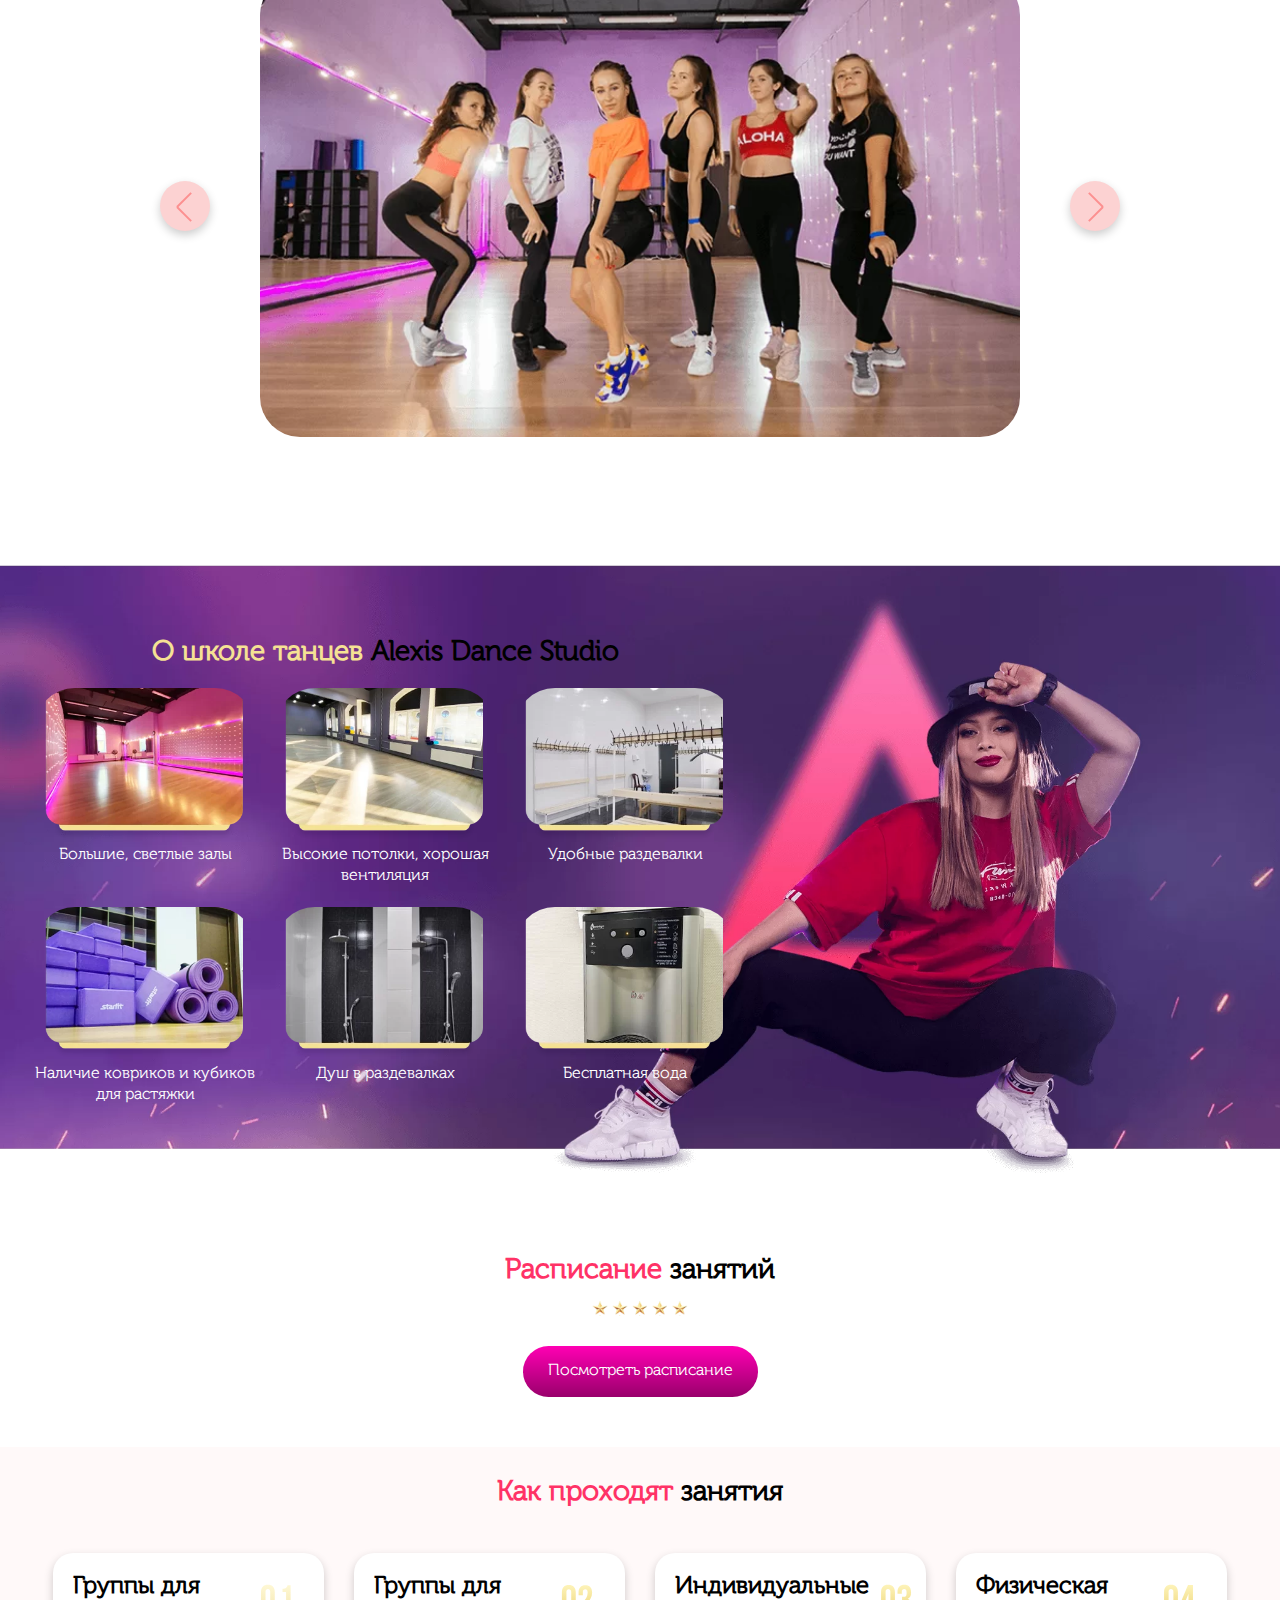
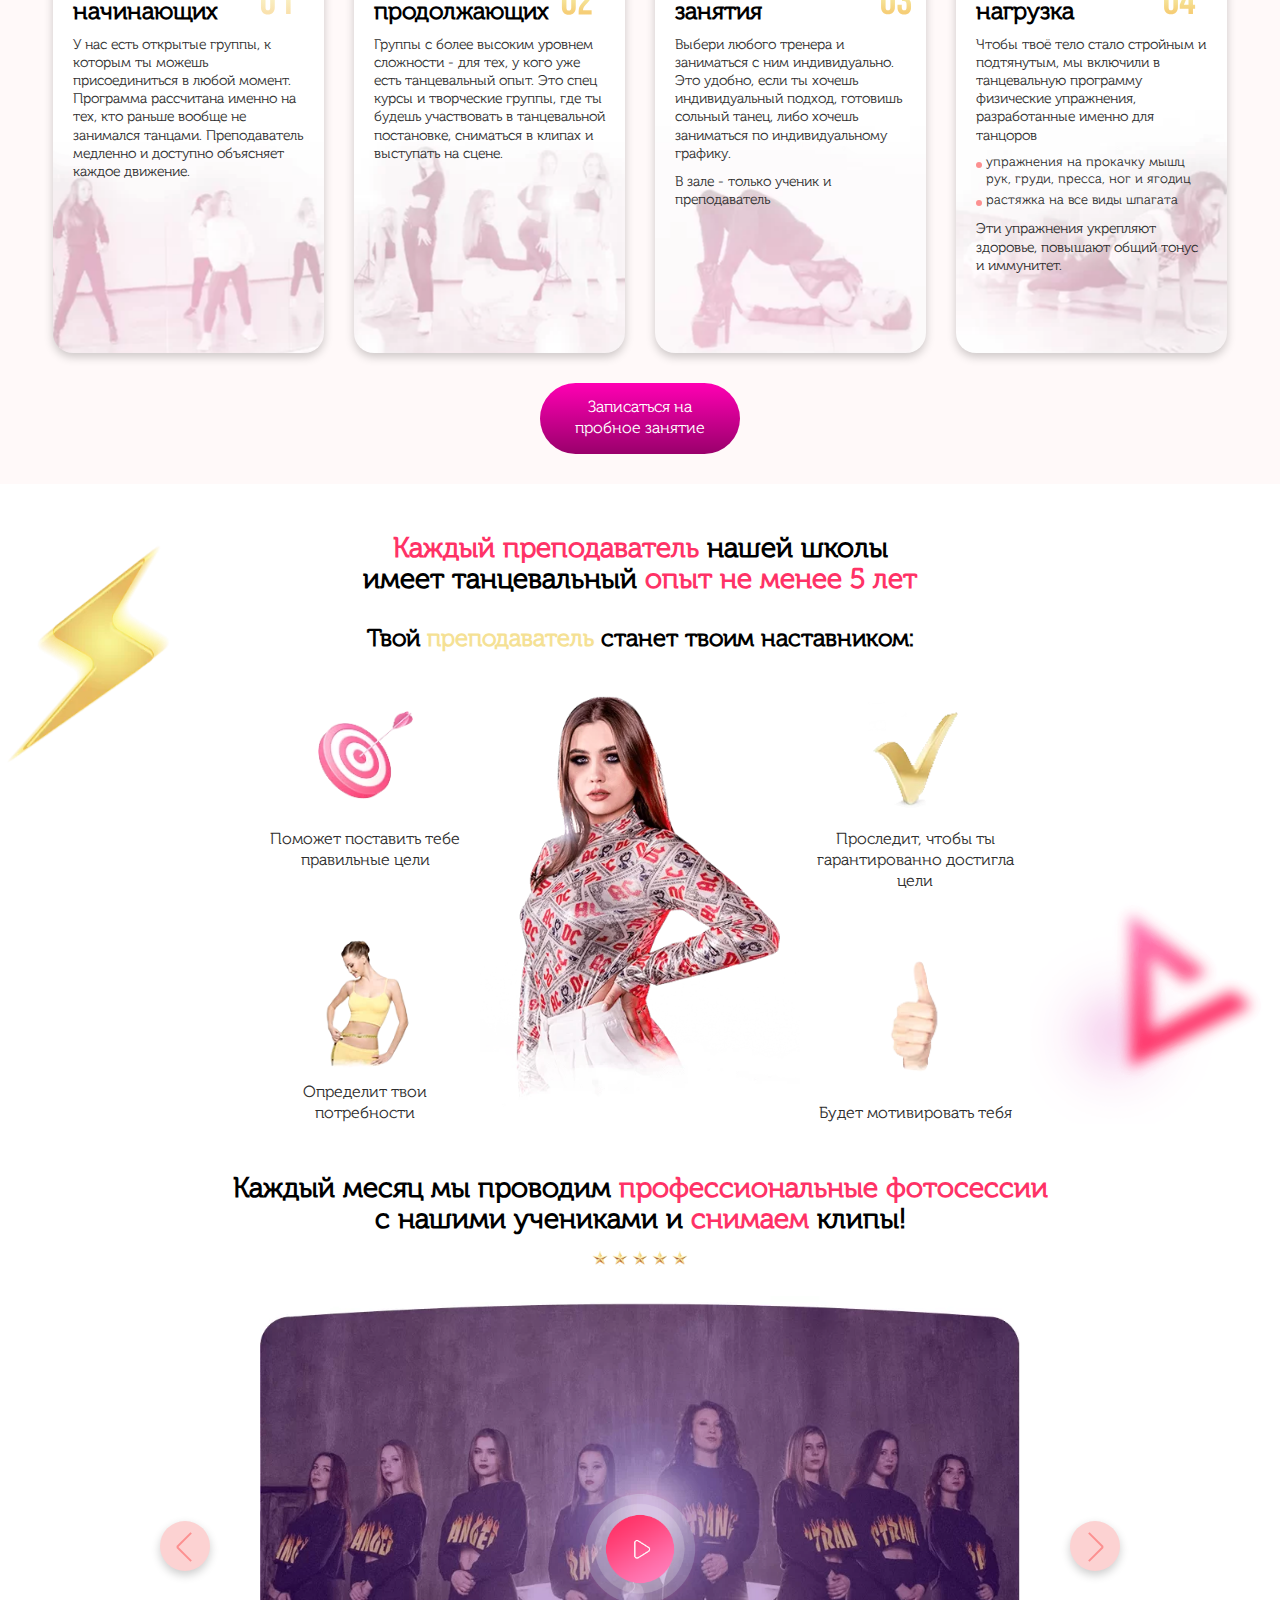
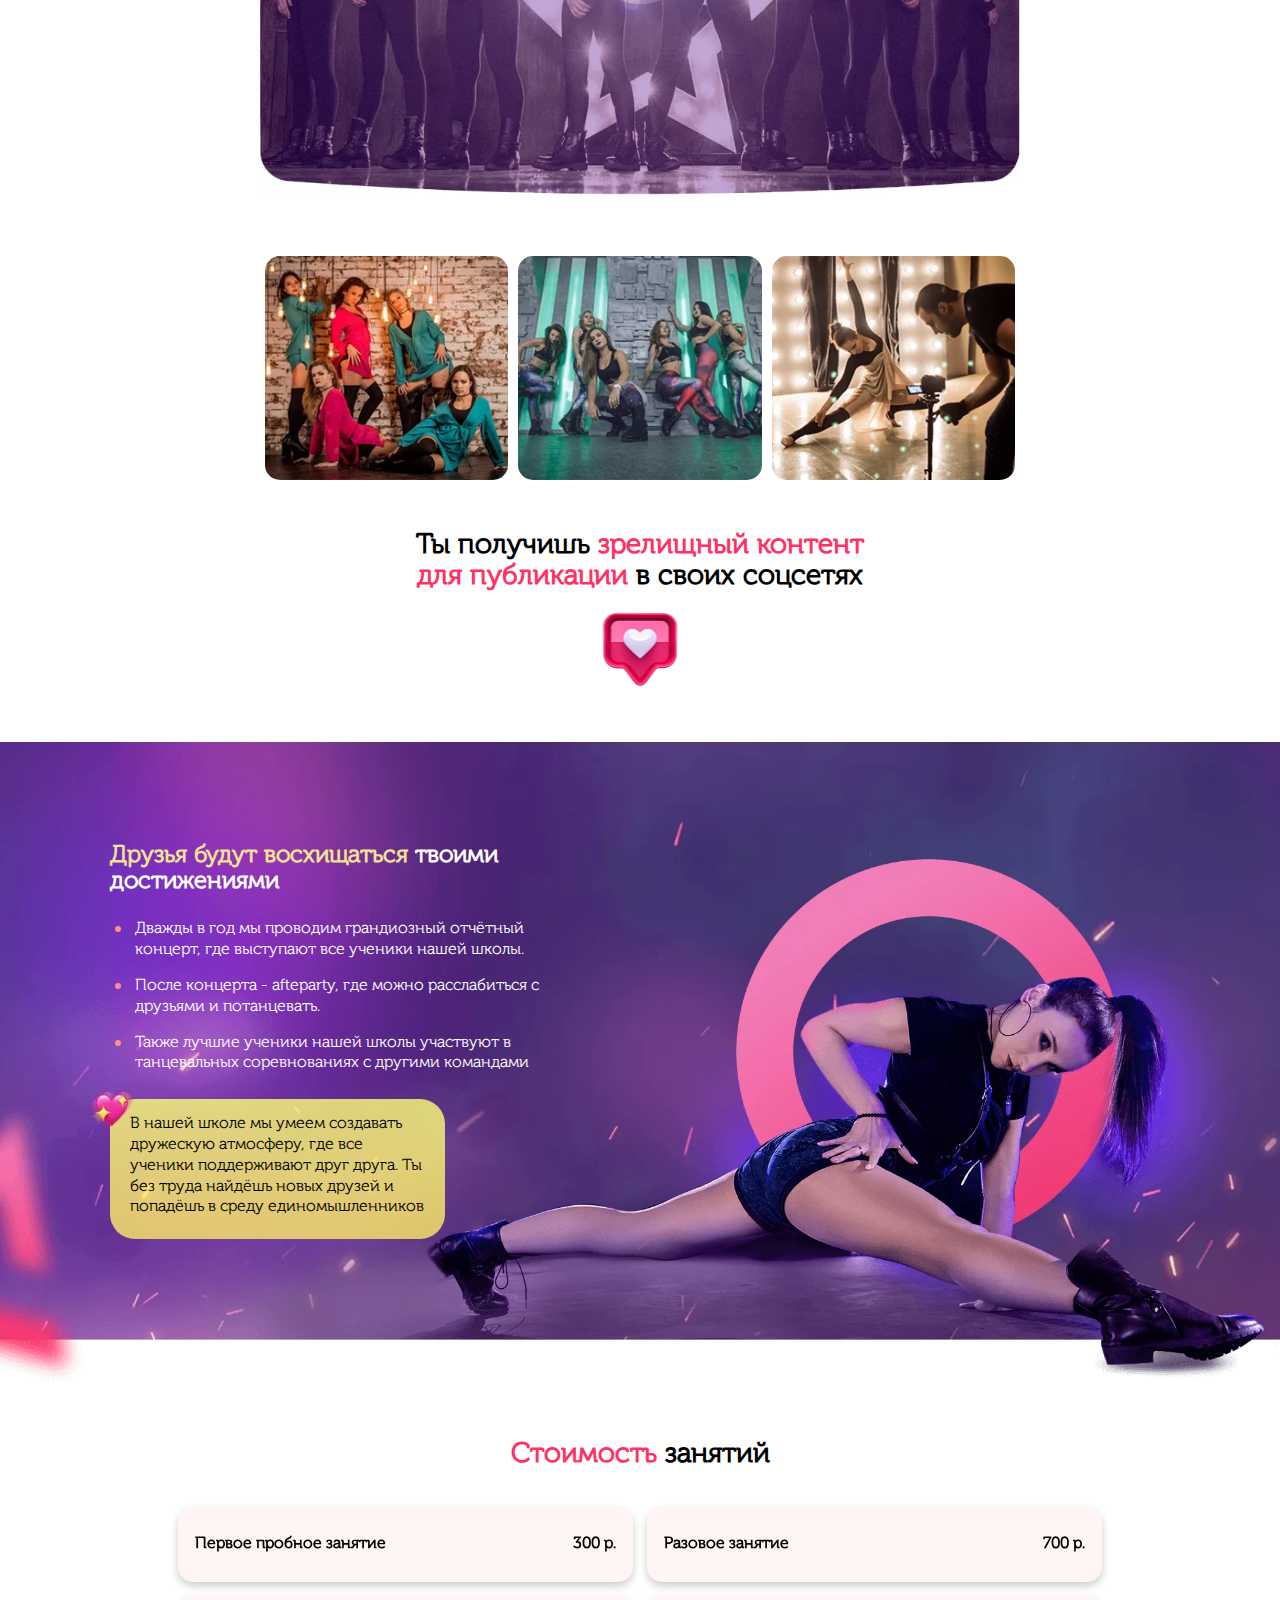
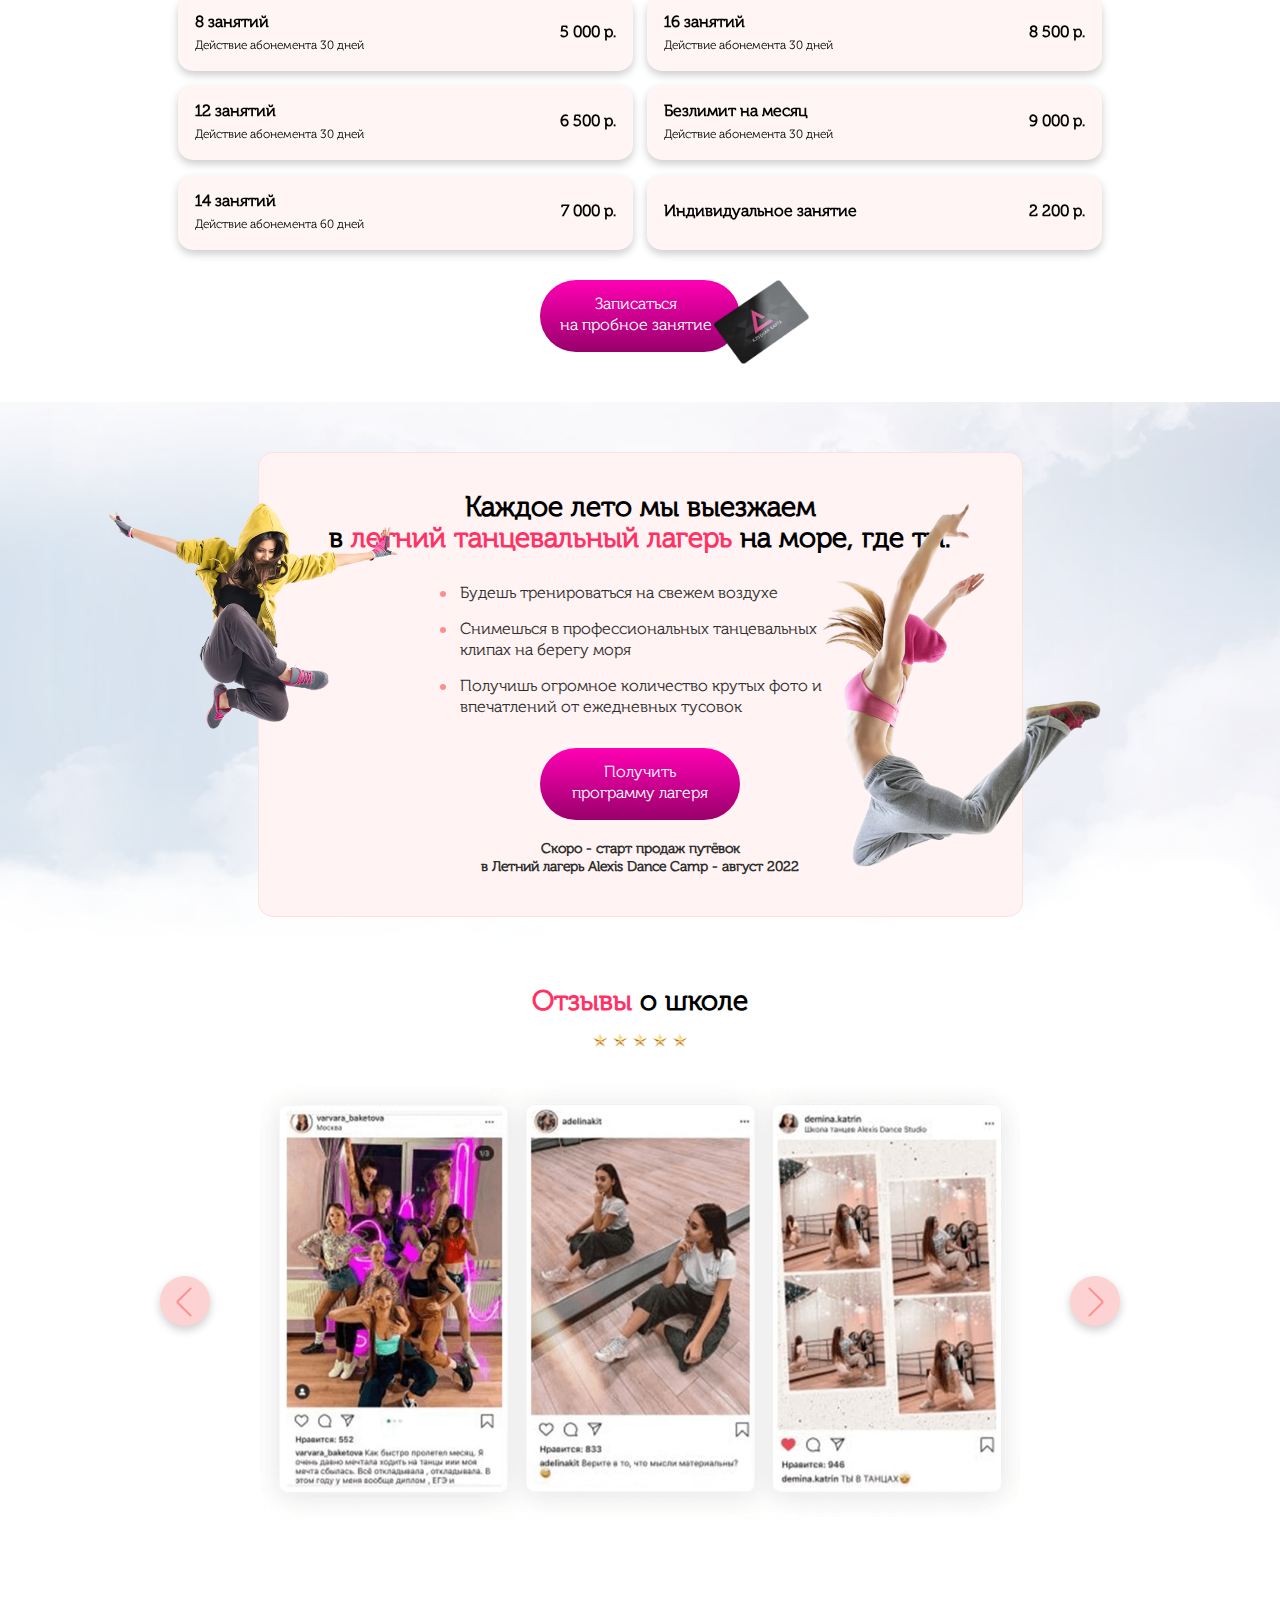
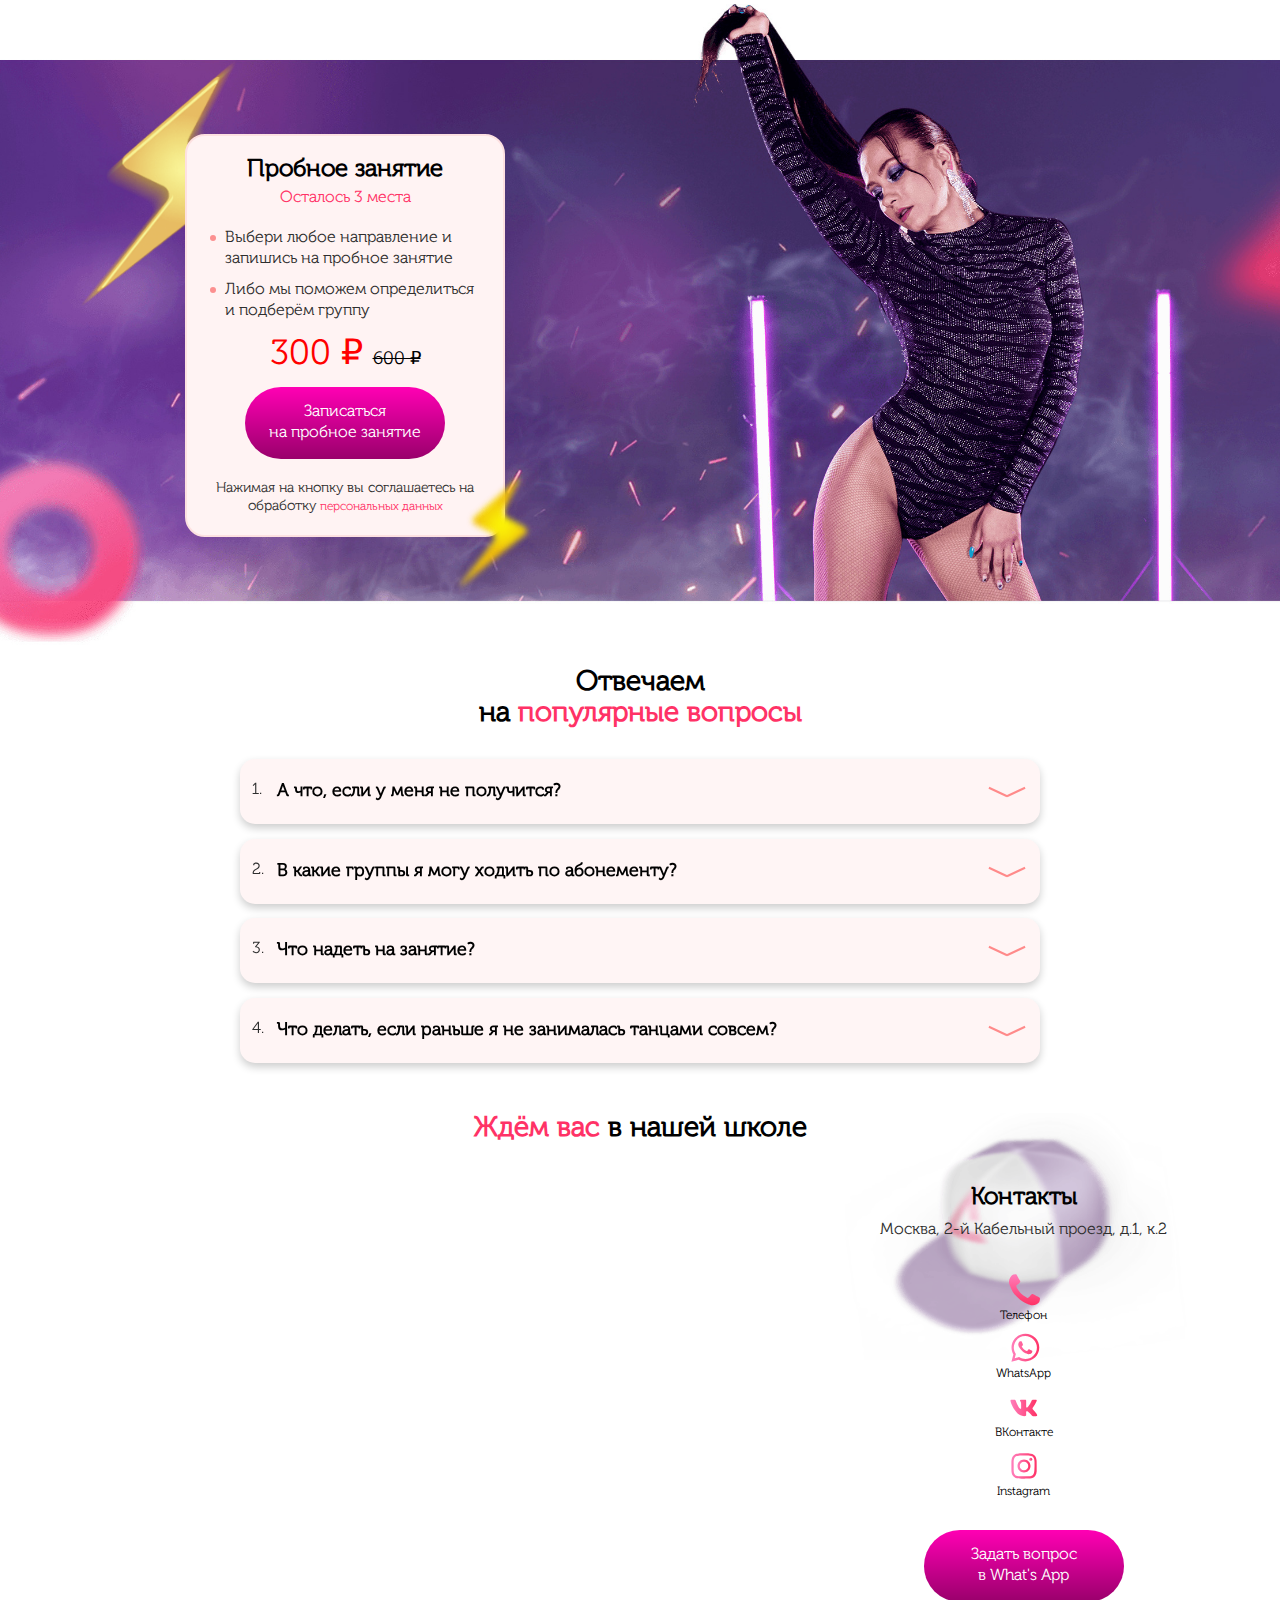
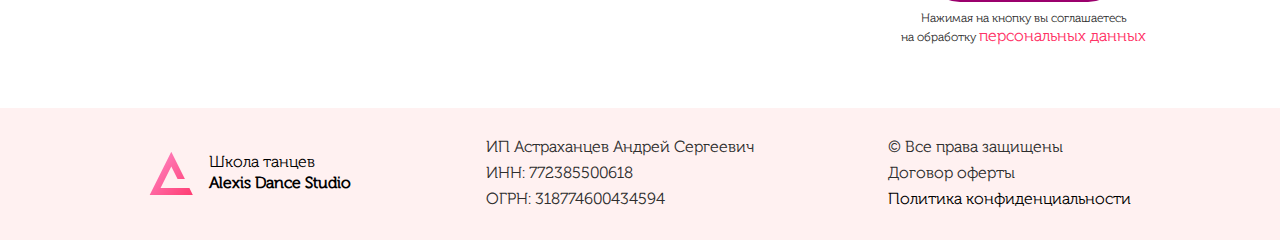
==== commit bf3056da: "Add files via upload" ====
--- a/index.html
+++ b/index.html
@@ -18,26 +18,27 @@
                 <div class="container">
                     <div class="header__inner">
 
-                        <div class="logo">
-                            <a class="logo-link">
-                                <div class="logo-images">
-                                    <img src="images/svg/logo.svg" alt="Логотип компании Alexis Dance Studio">
-                                </div>
-                                <p class="logo-text">
-                                    <span class="logo-dance">
-                                        Школа танцев
-                                    </span><br>
-                                    <span class="logo-name">
-                                        Alexis Dance Studio
-                                    </span>
-                                </p>
-                            </a>
-                        </div>
+
+                        <a class="logo-link">
+                            <div class="logo-images">
+                                <img src="images/svg/logo.svg" alt="Логотип компании Alexis Dance Studio">
+                            </div>
+                            <p class="logo-text">
+                                <span class="logo-dance">
+                                    Школа танцев
+                                </span><br>
+                                <span class="logo-name">
+                                    Alexis Dance Studio
+                                </span>
+                            </p>
+                        </a>
+
 
                         <div class="header__maps">
 
-                            <a href="#popup-maps" class="header__maps-image popup-link">
-                                <img src="images/svg/maps.svg">
+                            <a href="#popup-maps" aria-label="Открыть модальное окно с описанием как к нам пройти"
+                                class="header__maps-image popup-link">
+                                <img src="images/svg/maps.svg" alt="">
                             </a>
 
                             <!-- modal-start -->
@@ -85,18 +86,22 @@
                         </div>
 
                         <div class="header__phone">
-                            <a class="header__phone-image" href="tel:+79850314664">
-                                <img src="images/svg/phone.svg">
+                            <a class="header__phone-image" aria-label="Набрать мобильный номер телефона обратной связи"
+                                href="tel:+79850314664">
+                                <img src="images/svg/phone.svg" alt="">
                             </a>
                             <div class="header__phone-text">
                                 <span>Телефон:</span><br>
-                                <a class="header__phone-link" aria-label="Набрать мобильный номер телефона обратной связи" href="tel:+79850314664">+7 (985) 031-46-64</a>
+                                <a class="header__phone-link"
+                                    aria-label="Набрать мобильный номер телефона обратной связи"
+                                    href="tel:+79850314664">+7 (985) 031-46-64</a>
                             </div>
                         </div>
 
                         <div class="header__callback">
 
-                            <a class="header__callback-link pink-btn btn popup-link" href="#feedback">Перезвоните
+                            <a href="#feedback" class="header__callback-link pink-btn btn popup-link"
+                                aria-label="Открыть модальное окно, для заполнения формы обратной связи">Перезвоните
                                 мне</a>
 
                             <!-- modal-start -->
@@ -104,7 +109,8 @@
 
                                 <div class="popup__body feedback">
                                     <div class="popup__content">
-                                        <button class="popup__close close-popup" aria-label="Кнопка закрыть модальное окно" type="button"></button>
+                                        <button class="popup__close close-popup"
+                                            aria-label="Кнопка закрыть модальное окно" type="button"></button>
 
                                         <div class="feedback__popup">
                                             <form class="feedback__form" action="#" method="post">
@@ -143,8 +149,7 @@
 
                                                     <label class="feedback__label">
                                                         <input type="radio" name="feedback" value="call">
-                                                        <span
-                                                            class="feedback__call-text feedback__text">Позвонить
+                                                        <span class="feedback__call-text feedback__text">Позвонить
                                                         </span>
                                                     </label>
 
@@ -156,10 +161,12 @@
 
                                                 <p class="feedback__privacy-policy">
                                                     Нажимая на кнопку вы соглашаетесь на обработку
-                                                    <a class="text-pink" aria-label="Ссылка на страницу персональных данных" href="policy.html">персональных данных</a>
+                                                    <a class="text-pink"
+                                                        aria-label="Ссылка на страницу персональных данных"
+                                                        href="policy.html">персональных данных</a>
                                                 </p>
                                             </form>
-                                            
+
 
                                         </div>
 
@@ -181,7 +188,8 @@
                         <div class="school-presentation__inner">
 
                             <figure class="school-presentation__image">
-                                <img src="images/school-presentation/woman.webp" alt="Девушка в танце тянется кончиками пальцев к небу">
+                                <img src="images/school-presentation/woman.webp"
+                                    alt="Девушка в танце тянется кончиками пальцев к небу">
                             </figure>
 
                             <div class="school-presentation__info">
@@ -195,7 +203,8 @@
                                     <a href="#feedback-classes"
                                         class="school-presentation__trial yellow-btn btn popup-link">
                                         Пробное занятие
-                                        <img src="images/school-presentation/gift.webp" alt="Подарочная картонная коробка розового цвета с бантом">
+                                        <img src="images/school-presentation/gift.webp"
+                                            alt="Подарочная картонная коробка розового цвета с бантом">
                                     </a>
 
                                     <!-- modal-start -->
@@ -203,7 +212,8 @@
 
                                         <div class="popup__body feedback">
                                             <div class="popup__content">
-                                                <button type="button" class="popup__close close-popup" aria-label="закрыть модальное окно кнопка"></button>
+                                                <button type="button" class="popup__close close-popup"
+                                                    aria-label="закрыть модальное окно кнопка"></button>
 
                                                 <div class="feedback__popup">
                                                     <form class="feedback__form" action="#" method="post">
@@ -266,7 +276,9 @@
 
                                                         <p class="feedback__privacy-policy">
                                                             Нажимая на кнопку вы соглашаетесь на обработку
-                                                            <a href="policy.html" aria-label="Ссылка на страницу персональных данных"       class="text-pink">персональных данных</a>
+                                                            <a href="policy.html"
+                                                                aria-label="Ссылка на страницу персональных данных"
+                                                                class="text-pink">персональных данных</a>
                                                         </p>
                                                     </form>
 
@@ -312,9 +324,10 @@
 
                             <div class="video-preview__inner">
                                 <figure class="video-preview__image">
-                                    <img class="video-preview__bg" src="images/background/video-preview_bg.webp" alt="Команда девушек танцовщиц">
+                                    <img class="video-preview__bg" src="images/background/video-preview_bg.webp"
+                                        alt="Команда девушек танцовщиц">
                                     <a class="video-preview__link popup-link" href="#video-preview">
-                                        <img src="images/video-preview/preview-play.png">
+                                        <img src="images/video-preview/preview-play.png" alt="">
                                     </a>
                                 </figure>
                                 <!-- modal-start -->
@@ -376,7 +389,8 @@
                                     </ul>
                                 </div>
                                 <figure class="better-conditions__image">
-                                    <img src="images/better-conditions/Better-conditions_girl.webp" alt="Девушка позирующая для фотографа">
+                                    <img src="images/better-conditions/Better-conditions_girl.webp"
+                                        alt="Девушка позирующая для фотографа">
                                 </figure>
                             </div>
                         </div>
@@ -395,7 +409,8 @@
                                     <a href="#dance-kids" class="dance-directions__item popup-link">
 
                                         <figure class="dance-directions__image">
-                                            <img src="images/dance-directions/dance-directions_1.webp" alt="Фото детей и тренера">
+                                            <img src="images/dance-directions/dance-directions_1.webp"
+                                                alt="Фото детей и тренера">
                                         </figure>
 
                                         <div class="dance-directions__info">
@@ -429,7 +444,8 @@
                                 <div class="dance-directions__wrapper">
                                     <a href="#lady-dance" class="dance-directions__item popup-link">
                                         <figure class="dance-directions__image">
-                                            <img src="images/dance-directions/dance-directions_2.webp" alt="Преподователь Анна Захарова">
+                                            <img src="images/dance-directions/dance-directions_2.webp"
+                                                alt="Преподователь Анна Захарова">
                                         </figure>
                                         <div class="dance-directions__info">
                                             <p class="dance-directions__text">
@@ -568,29 +584,22 @@
 
                                         <div class="popup__body feedback">
                                             <div class="popup__content">
-                                                <button type="button"
-                                                    class="popup__close close-popup" aria-label="закрыть модальное окно кнопка"></button>
+                                                <button type="button" class="popup__close close-popup"
+                                                    aria-label="закрыть модальное окно кнопка"></button>
 
                                                 <div class="feedback__popup">
-                                                    <form class="feedback__form" action="#"
-                                                        method="post">
-
-                                                        <fieldset
-                                                            class="feedback__trial-lesson">
-                                                            <h3
-                                                                class="feeadback-classes__title">
-                                                                <span
-                                                                    class="text-pink">Записаться</span>
+                                                    <form class="feedback__form" action="#" method="post">
+
+                                                        <fieldset class="feedback__trial-lesson">
+                                                            <h3 class="feeadback-classes__title">
+                                                                <span class="text-pink">Записаться</span>
                                                                 на пробное занятие
                                                             </h3>
-                                                            <select
-                                                                name="lady-dance__teacher">
-                                                                <option
-                                                                    value="anna-zakharova">
+                                                            <select name="lady-dance__teacher">
+                                                                <option value="anna-zakharova">
                                                                     Анна Захарова
                                                                 </option>
-                                                                <option
-                                                                    value="diana-akhmetvalieva">
+                                                                <option value="diana-akhmetvalieva">
                                                                     Диана Ахметвалиева
                                                                 </option>
                                                             </select>
@@ -598,29 +607,23 @@
 
                                                         <fieldset>
 
-                                                            <legend
-                                                                class="feedback__heading">
+                                                            <legend class="feedback__heading">
                                                                 Мы свяжемся с вами и
                                                                 уточним, когда вам удобно
                                                                 прийти на пробное занятие
                                                             </legend>
 
                                                             <label>
-                                                                <span
-                                                                    class="feedback__name-text feedback__text">Ваше
+                                                                <span class="feedback__name-text feedback__text">Ваше
                                                                     имя</span>
-                                                                <input type="text"
-                                                                    name="lady-dance-name"
-                                                                    value="" placeholder="">
+                                                                <input type="text" name="lady-dance-name" value=""
+                                                                    placeholder="">
                                                             </label>
 
                                                             <label>
-                                                                <span
-                                                                    class="feedback__phone-text feedback__text">Ваш
+                                                                <span class="feedback__phone-text feedback__text">Ваш
                                                                     телефон</span>
-                                                                <input type="tel"
-                                                                    name="lady-dance-phone"
-                                                                    value=""
+                                                                <input type="tel" name="lady-dance-phone" value=""
                                                                     placeholder="+7 (999) 999-99-99">
                                                             </label>
 
@@ -628,15 +631,12 @@
 
                                                         <fieldset>
 
-                                                            <legend
-                                                                class="feedback__heading">
+                                                            <legend class="feedback__heading">
                                                                 Как с вами связаться?
                                                             </legend>
 
                                                             <label class="feedback__label">
-                                                                <input type="radio"
-                                                                    name="feedback"
-                                                                    value="messendge"
+                                                                <input type="radio" name="feedback" value="messendge"
                                                                     checked>
                                                                 <span
                                                                     class="feedback__massendge-text feedback__text">Написать
@@ -644,25 +644,22 @@
                                                             </label>
 
                                                             <label class="feedback__label">
-                                                                <input type="radio"
-                                                                    name="feedback"
-                                                                    value="call">
+                                                                <input type="radio" name="feedback" value="call">
                                                                 <span
                                                                     class="feedback__call-text feedback__text">Позвонить</span>
                                                             </label>
 
                                                         </fieldset>
 
-                                                        <button
-                                                            class="feedback__button pink-btn btn"
-                                                            type="submit">
+                                                        <button class="feedback__button pink-btn btn" type="submit">
                                                             Отправить
                                                         </button>
 
                                                         <p class="feedback__privacy-policy">
                                                             Нажимая на кнопку вы
                                                             соглашаетесь на обработку
-                                                            <a href="policy.html" aria-label="Ссылка на страницу персональных данных"
+                                                            <a href="policy.html"
+                                                                aria-label="Ссылка на страницу персональных данных"
                                                                 class="text-pink">персональных
                                                                 данных</a>
                                                         </p>
@@ -679,7 +676,8 @@
                                 <div class="dance-directions__wrapper">
                                     <a href="#hip-hop" class="dance-directions__item popup-link">
                                         <figure class="dance-directions__image">
-                                            <img src="images/dance-directions/dance-directions_3.webp" alt="Кристина Мазэре">
+                                            <img src="images/dance-directions/dance-directions_3.webp"
+                                                alt="Кристина Мазэре">
                                         </figure>
                                         <div class="dance-directions__info">
                                             <p class="dance-directions__text">
@@ -689,87 +687,92 @@
                                     </a>
                                     <!-- modal-start -->
                                     <section id="hip-hop" class="popup popup__directions" role="alert">
-                
+
                                         <div class="popup__body directions">
                                             <div class="popup__content">
-                                                <button type="button" class="popup__close close-popup" aria-label="закрыть модальное окно кнопка"></button>
-                                
-                                                    <div class="directions__container">
-                        
-                                                        <div class="directions__slider">
-                        
-                                                            <div class="directions__item">
-                        
-                                                                <figure class="directions__image">
-                                                                    <img src="images/directions-popup/directions_hip-hop.webp" alt="Преподаватель Кристина Мазэре">
-                                                                </figure>
-                        
-                                                                <div class="directions__info">
-                        
-                                                                    <h3 class="directions__title">
-                                                                        Hip-Hop
-                                                                    </h3>
-                        
-                                                                    <ul class="directions__list">
-                        
-                                                                        <li class="directions__list-item">
-                                                                            <strong class="directions__teacher">
-                                                                                Преподаватель:
-                                                                            </strong>
-                                                                                Кристина Мазэре
-                                                                        </li>
-                        
-                                                                        <li class="directions__list-item">
-                                                                            <strong class="directions__schedule">
-                                                                                Расписание:
-                                                                            </strong>
-                                                                            <ul class="directions__list-time">
-                                                                                <li class="directions__item-time">
-                                                                                    Вт 19:00 - 20:00
-                                                                                </li>
-                                                                                <li class="directions__item-time">
-                                                                                    Чт 19:00 - 20:00
-                                                                                </li>
-                                                                            </ul>
-                                                                        </li>
-                        
-                                                                        <li class="directions__list-item">
-                                                                            <strong class="directions__level">
-                                                                                Уровень:
-                                                                            </strong>
-                                                                                начинающие
-                                                                        </li>
-                                                                    </ul>
-                        
-                                                                    <a href="#feedback-classes__hip-hop" class="directions__button pink-btn btn popup-link">
-                                                                        Записаться на пробное занятие
-                                                                    </a>
-                                                
-                                                                </div>
-                        
+                                                <button type="button" class="popup__close close-popup"
+                                                    aria-label="закрыть модальное окно кнопка"></button>
+
+                                                <div class="directions__container">
+
+                                                    <div class="directions__slider">
+
+                                                        <div class="directions__item">
+
+                                                            <figure class="directions__image">
+                                                                <img src="images/directions-popup/directions_hip-hop.webp"
+                                                                    alt="Преподаватель Кристина Мазэре">
+                                                            </figure>
+
+                                                            <div class="directions__info">
+
+                                                                <h3 class="directions__title">
+                                                                    Hip-Hop
+                                                                </h3>
+
+                                                                <ul class="directions__list">
+
+                                                                    <li class="directions__list-item">
+                                                                        <strong class="directions__teacher">
+                                                                            Преподаватель:
+                                                                        </strong>
+                                                                        Кристина Мазэре
+                                                                    </li>
+
+                                                                    <li class="directions__list-item">
+                                                                        <strong class="directions__schedule">
+                                                                            Расписание:
+                                                                        </strong>
+                                                                        <ul class="directions__list-time">
+                                                                            <li class="directions__item-time">
+                                                                                Вт 19:00 - 20:00
+                                                                            </li>
+                                                                            <li class="directions__item-time">
+                                                                                Чт 19:00 - 20:00
+                                                                            </li>
+                                                                        </ul>
+                                                                    </li>
+
+                                                                    <li class="directions__list-item">
+                                                                        <strong class="directions__level">
+                                                                            Уровень:
+                                                                        </strong>
+                                                                        начинающие
+                                                                    </li>
+                                                                </ul>
+
+                                                                <a href="#feedback-classes__hip-hop"
+                                                                    class="directions__button pink-btn btn popup-link">
+                                                                    Записаться на пробное занятие
+                                                                </a>
+
                                                             </div>
-                        
+
                                                         </div>
-                        
+
                                                     </div>
-                                                    
+
+                                                </div>
+
                                             </div>
                                         </div>
                                     </section>
                                     <!-- modal-end -->
                                     <!-- modal-start -->
                                     <section id="feedback-classes__hip-hop" class="popup" role="alert">
-                                       
+
                                         <div class="popup__body feedback">
                                             <div class="popup__content">
-                                                <button type="button" class="popup__close close-popup" aria-label="закрыть модальное окно кнопка"></button>
-                                                
+                                                <button type="button" class="popup__close close-popup"
+                                                    aria-label="закрыть модальное окно кнопка"></button>
+
                                                 <div class="feedback__popup">
                                                     <form class="feedback__form" action="#" method="post">
-                        
+
                                                         <fieldset class="feedback__trial-lesson">
                                                             <h3 class="feeadback-classes__title">
-                                                                <span class="text-pink">Записаться</span> на пробное занятие
+                                                                <span class="text-pink">Записаться</span> на пробное
+                                                                занятие
                                                             </h3>
                                                             <select name="hip-hop__teacher">
                                                                 <option value="christina-mazere">
@@ -777,55 +780,66 @@
                                                                 </option>
                                                             </select>
                                                         </fieldset>
-                        
+
                                                         <fieldset>
-                        
+
                                                             <legend class="feedback__heading">
-                                                                Мы свяжемся с вами и уточним, когда вам удобно прийти на пробное занятие
+                                                                Мы свяжемся с вами и уточним, когда вам удобно прийти на
+                                                                пробное занятие
                                                             </legend>
-                            
+
                                                             <label>
-                                                                <span class="feedback__name-text feedback__text">Ваше имя</span>
-                                                                <input type="text" name="hip-hop-name" value="" placeholder="">
-                                                            </label>
-                            
+                                                                <span class="feedback__name-text feedback__text">Ваше
+                                                                    имя</span>
+                                                                <input type="text" name="hip-hop-name" value=""
+                                                                    placeholder="">
+                                                            </label>
+
                                                             <label>
-                                                                <span class="feedback__phone-text feedback__text">Ваш телефон</span>
-                                                                <input type="tel" name="hip-hop-phone" value="" placeholder="+7 (999) 999-99-99">
-                                                            </label>
-                        
+                                                                <span class="feedback__phone-text feedback__text">Ваш
+                                                                    телефон</span>
+                                                                <input type="tel" name="hip-hop-phone" value=""
+                                                                    placeholder="+7 (999) 999-99-99">
+                                                            </label>
+
                                                         </fieldset>
-                        
+
                                                         <fieldset>
-                        
+
                                                             <legend class="feedback__heading">
                                                                 Как с вами связаться?
                                                             </legend>
-                            
-                                                            <label class="feedback__label" >
-                                                                <input type="radio" name="feedback" value="messendge" checked>
-                                                                <span class="feedback__massendge-text feedback__text">Написать в WhatsApp</span>
-                                                            </label>
-                            
+
                                                             <label class="feedback__label">
-                                                                <input type="radio" name="feedback" value="call" >
-                                                                <span class="feedback__call-text feedback__text">Позвонить</span>
-                                                            </label>
-                        
+                                                                <input type="radio" name="feedback" value="messendge"
+                                                                    checked>
+                                                                <span
+                                                                    class="feedback__massendge-text feedback__text">Написать
+                                                                    в WhatsApp</span>
+                                                            </label>
+
+                                                            <label class="feedback__label">
+                                                                <input type="radio" name="feedback" value="call">
+                                                                <span
+                                                                    class="feedback__call-text feedback__text">Позвонить</span>
+                                                            </label>
+
                                                         </fieldset>
-                        
+
                                                         <button class="feedback__button pink-btn btn" type="submit">
-                                                            Отправить 
+                                                            Отправить
                                                         </button>
-                        
+
                                                         <p class="feedback__privacy-policy">
-                                                            Нажимая на кнопку вы соглашаетесь на обработку 
-                                                            <a href="policy.html" aria-label="Ссылка на страницу персональных данных" class="text-pink">персональных данных</a>
+                                                            Нажимая на кнопку вы соглашаетесь на обработку
+                                                            <a href="policy.html"
+                                                                aria-label="Ссылка на страницу персональных данных"
+                                                                class="text-pink">персональных данных</a>
                                                         </p>
                                                     </form>
-                        
+
                                                 </div>
-                        
+
                                             </div>
                                         </div>
                                     </section>
@@ -835,7 +849,8 @@
                                 <div class="dance-directions__wrapper">
                                     <a href="#high-heels" class="dance-directions__item popup-link">
                                         <figure class="dance-directions__image">
-                                            <img src="images/dance-directions/dance-directions_4.webp" alt="Преподователь Юлия Шкуренко">
+                                            <img src="images/dance-directions/dance-directions_4.webp"
+                                                alt="Преподователь Юлия Шкуренко">
                                         </figure>
                                         <div class="dance-directions__info">
                                             <p class="dance-directions__text">
@@ -845,240 +860,251 @@
                                     </a>
                                     <!-- modal-start -->
                                     <section id="high-heels" class="popup popup__directions" role="alert">
-                
+
                                         <div class="popup__body directions">
                                             <div class="popup__content">
-                                                <button type="button" class="popup__close close-popup" aria-label="закрыть модальное окно кнопка"></button>
-                                
-                                                    <div class="directions__container">
-                        
-                                                        <div class="directions__slider">
-                        
-                                                            <div class="directions__item">
-                        
-                                                                <figure class="directions__image">
-                                                                    <img src="images/directions-popup/directions-high_heels-1.webp" alt="Преподователь Юлия Шкуренко">
-                                                                </figure>
-                        
-                                                                <div class="directions__info">
-                        
-                                                                    <h3 class="directions__title">
-                                                                        High Heels
-                                                                    </h3>
-                        
-                                                                    <ul class="directions__list">
-                        
-                                                                        <li class="directions__list-item">
-                                                                            <strong class="directions__teacher">
-                                                                                Преподаватель:
-                                                                            </strong>
-                                                                                Юлия Шкуренко
-                                                                        </li>
-                        
-                                                                        <li class="directions__list-item">
-                                                                            <strong class="directions__schedule">
-                                                                                Расписание:
-                                                                            </strong>
-                                                                            <ul class="directions__list-time">
-                                                                                <li class="directions__item-time">
-                                                                                    Пн 21:00 - 22:00
-                                                                                </li>
-                                                                                <li class="directions__item-time">
-                                                                                    Ср 21:00 - 22:00
-                                                                                </li>
-                                                                            </ul>
-                                                                        </li>
-                        
-                                                                        <li class="directions__list-item">
-                                                                            <strong class="directions__level">
-                                                                                Уровень:
-                                                                            </strong>
-                                                                                продвинутый
-                                                                        </li>
-                                                                    </ul>
-                        
-                                                                    <a href="#feedback-classes__high-heels" class="directions__button pink-btn btn popup-link">
-                                                                        Записаться на пробное занятие
-                                                                    </a>
-                                                
-                                                                </div>
-                        
+                                                <button type="button" class="popup__close close-popup"
+                                                    aria-label="закрыть модальное окно кнопка"></button>
+
+                                                <div class="directions__container">
+
+                                                    <div class="directions__slider">
+
+                                                        <div class="directions__item">
+
+                                                            <figure class="directions__image">
+                                                                <img src="images/directions-popup/directions-high_heels-1.webp"
+                                                                    alt="Преподователь Юлия Шкуренко">
+                                                            </figure>
+
+                                                            <div class="directions__info">
+
+                                                                <h3 class="directions__title">
+                                                                    High Heels
+                                                                </h3>
+
+                                                                <ul class="directions__list">
+
+                                                                    <li class="directions__list-item">
+                                                                        <strong class="directions__teacher">
+                                                                            Преподаватель:
+                                                                        </strong>
+                                                                        Юлия Шкуренко
+                                                                    </li>
+
+                                                                    <li class="directions__list-item">
+                                                                        <strong class="directions__schedule">
+                                                                            Расписание:
+                                                                        </strong>
+                                                                        <ul class="directions__list-time">
+                                                                            <li class="directions__item-time">
+                                                                                Пн 21:00 - 22:00
+                                                                            </li>
+                                                                            <li class="directions__item-time">
+                                                                                Ср 21:00 - 22:00
+                                                                            </li>
+                                                                        </ul>
+                                                                    </li>
+
+                                                                    <li class="directions__list-item">
+                                                                        <strong class="directions__level">
+                                                                            Уровень:
+                                                                        </strong>
+                                                                        продвинутый
+                                                                    </li>
+                                                                </ul>
+
+                                                                <a href="#feedback-classes__high-heels"
+                                                                    class="directions__button pink-btn btn popup-link">
+                                                                    Записаться на пробное занятие
+                                                                </a>
+
                                                             </div>
-                        
-                                                            <div class="directions__item">
-                        
-                                                                <figure class="directions__image">
-                                                                    <img src="images/directions-popup/directions-high_heels-2.webp" alt="Преподаватель Дарья Коробицына">
-                                                                </figure>
-                        
-                                                                <div class="directions__info">
-                        
-                                                                    <h3 class="directions__title">
-                                                                        High Heels
-                                                                    </h3>
-                        
-                                                                    <ul class="directions__list">
-                        
-                                                                        <li class="directions__list-item">
-                                                                            <strong class="directions__teacher">
-                                                                                Преподаватель:
-                                                                            </strong>
-                                                                                Дарья Коробицына
-                                                                        </li>
-                        
-                                                                        <li class="directions__list-item">
-                                                                            <strong class="directions__schedule">
-                                                                                Расписание:
-                                                                            </strong>
-                                                                            <ul class="directions__list-time">
-                                                                                <li class="directions__item-time">
-                                                                                    Пн 19:00 - 20:00
-                                                                                </li>
-                                                                                <li class="directions__item-time">
-                                                                                    Ср 19:00 - 20:00
-                                                                                </li>
-                                                                            </ul>
-                                                                        </li>
-                        
-                                                                        <li class="directions__list-item">
-                                                                            <strong class="directions__level">
-                                                                                Уровень:
-                                                                            </strong>
-                                                                                начинающие
-                                                                        </li>
-                                                                    </ul>
-                        
-                                                                    <a href="#feedback-classes__high-heels" class="directions__button pink-btn btn popup-link">
-                                                                        Записаться на пробное занятие
-                                                                    </a>
-                                                
-                                                                </div>
-                        
+
+                                                        </div>
+
+                                                        <div class="directions__item">
+
+                                                            <figure class="directions__image">
+                                                                <img src="images/directions-popup/directions-high_heels-2.webp"
+                                                                    alt="Преподаватель Дарья Коробицына">
+                                                            </figure>
+
+                                                            <div class="directions__info">
+
+                                                                <h3 class="directions__title">
+                                                                    High Heels
+                                                                </h3>
+
+                                                                <ul class="directions__list">
+
+                                                                    <li class="directions__list-item">
+                                                                        <strong class="directions__teacher">
+                                                                            Преподаватель:
+                                                                        </strong>
+                                                                        Дарья Коробицына
+                                                                    </li>
+
+                                                                    <li class="directions__list-item">
+                                                                        <strong class="directions__schedule">
+                                                                            Расписание:
+                                                                        </strong>
+                                                                        <ul class="directions__list-time">
+                                                                            <li class="directions__item-time">
+                                                                                Пн 19:00 - 20:00
+                                                                            </li>
+                                                                            <li class="directions__item-time">
+                                                                                Ср 19:00 - 20:00
+                                                                            </li>
+                                                                        </ul>
+                                                                    </li>
+
+                                                                    <li class="directions__list-item">
+                                                                        <strong class="directions__level">
+                                                                            Уровень:
+                                                                        </strong>
+                                                                        начинающие
+                                                                    </li>
+                                                                </ul>
+
+                                                                <a href="#feedback-classes__high-heels"
+                                                                    class="directions__button pink-btn btn popup-link">
+                                                                    Записаться на пробное занятие
+                                                                </a>
+
                                                             </div>
-                        
-                                                            <div class="directions__item">
-                        
-                                                                <figure class="directions__image">
-                                                                    <img src="images/directions-popup/directions-high_heels-3.webp" alt="Преподаватель Арина Любимова">
-                                                                </figure>
-                        
-                                                                <div class="directions__info">
-                        
-                                                                    <h3 class="directions__title">
-                                                                        High Heels
-                                                                    </h3>
-                        
-                                                                    <ul class="directions__list">
-                        
-                                                                        <li class="directions__list-item">
-                                                                            <strong class="directions__teacher">
-                                                                                Преподаватель:
-                                                                            </strong>
-                                                                                Арина Любимова
-                                                                        </li>
-                        
-                                                                        <li class="directions__list-item">
-                                                                            <strong class="directions__schedule">
-                                                                                Расписание:
-                                                                            </strong>
-                                                                            <ul class="directions__list-time">
-                                                                                <li class="directions__item-time">
-                                                                                    Ср 18:00 - 19:00
-                                                                                </li>
-                                                                                <li class="directions__item-time">
-                                                                                    Пт 18:00 - 19:00
-                                                                                </li>
-                                                                            </ul>
-                                                                        </li>
-                        
-                                                                        <li class="directions__list-item">
-                                                                            <strong class="directions__level">
-                                                                                Уровень:
-                                                                            </strong>
-                                                                                начинающие
-                                                                        </li>
-                                                                    </ul>
-                        
-                                                                    <a href="#feedback-classes__high-heels" class="directions__button pink-btn btn popup-link">
-                                                                        Записаться на пробное занятие
-                                                                    </a>
-                                                
-                                                                </div>
-                        
+
+                                                        </div>
+
+                                                        <div class="directions__item">
+
+                                                            <figure class="directions__image">
+                                                                <img src="images/directions-popup/directions-high_heels-3.webp"
+                                                                    alt="Преподаватель Арина Любимова">
+                                                            </figure>
+
+                                                            <div class="directions__info">
+
+                                                                <h3 class="directions__title">
+                                                                    High Heels
+                                                                </h3>
+
+                                                                <ul class="directions__list">
+
+                                                                    <li class="directions__list-item">
+                                                                        <strong class="directions__teacher">
+                                                                            Преподаватель:
+                                                                        </strong>
+                                                                        Арина Любимова
+                                                                    </li>
+
+                                                                    <li class="directions__list-item">
+                                                                        <strong class="directions__schedule">
+                                                                            Расписание:
+                                                                        </strong>
+                                                                        <ul class="directions__list-time">
+                                                                            <li class="directions__item-time">
+                                                                                Ср 18:00 - 19:00
+                                                                            </li>
+                                                                            <li class="directions__item-time">
+                                                                                Пт 18:00 - 19:00
+                                                                            </li>
+                                                                        </ul>
+                                                                    </li>
+
+                                                                    <li class="directions__list-item">
+                                                                        <strong class="directions__level">
+                                                                            Уровень:
+                                                                        </strong>
+                                                                        начинающие
+                                                                    </li>
+                                                                </ul>
+
+                                                                <a href="#feedback-classes__high-heels"
+                                                                    class="directions__button pink-btn btn popup-link">
+                                                                    Записаться на пробное занятие
+                                                                </a>
+
                                                             </div>
-                        
-                                                            <div class="directions__item">
-                        
-                                                                <figure class="directions__image">
-                                                                    <img src="images/directions-popup/directions-high_heels-4.webp" alt="Преподаватель Настя Баяк">
-                                                                </figure>
-                        
-                                                                <div class="directions__info">
-                        
-                                                                    <h3 class="directions__title">
-                                                                        High Heels
-                                                                    </h3>
-                        
-                                                                    <ul class="directions__list">
-                        
-                                                                        <li class="directions__list-item">
-                                                                            <strong class="directions__teacher">
-                                                                                Преподаватель:
-                                                                            </strong>
-                                                                                Настя Баяк
-                                                                        </li>
-                        
-                                                                        <li class="directions__list-item">
-                                                                            <strong class="directions__schedule">
-                                                                                Расписание:
-                                                                            </strong>
-                                                                            <ul class="directions__list-time">
-                                                                                <li class="directions__item-time">
-                                                                                    Вт 20:00 - 21:00
-                                                                                </li>
-                                                                                <li class="directions__item-time">
-                                                                                    Чт 20:00 - 21:00
-                                                                                </li>
-                                                                            </ul>
-                                                                        </li>
-                        
-                                                                        <li class="directions__list-item">
-                                                                            <strong class="directions__level">
-                                                                                Уровень:
-                                                                            </strong>
-                                                                                начинающие
-                                                                        </li>
-                                                                    </ul>
-                        
-                                                                    <a href="#feedback-classes__high-heels" class="directions__button pink-btn btn popup-link">
-                                                                        Записаться на пробное занятие
-                                                                    </a>
-                                                
-                                                                </div>
-                        
+
+                                                        </div>
+
+                                                        <div class="directions__item">
+
+                                                            <figure class="directions__image">
+                                                                <img src="images/directions-popup/directions-high_heels-4.webp"
+                                                                    alt="Преподаватель Настя Баяк">
+                                                            </figure>
+
+                                                            <div class="directions__info">
+
+                                                                <h3 class="directions__title">
+                                                                    High Heels
+                                                                </h3>
+
+                                                                <ul class="directions__list">
+
+                                                                    <li class="directions__list-item">
+                                                                        <strong class="directions__teacher">
+                                                                            Преподаватель:
+                                                                        </strong>
+                                                                        Настя Баяк
+                                                                    </li>
+
+                                                                    <li class="directions__list-item">
+                                                                        <strong class="directions__schedule">
+                                                                            Расписание:
+                                                                        </strong>
+                                                                        <ul class="directions__list-time">
+                                                                            <li class="directions__item-time">
+                                                                                Вт 20:00 - 21:00
+                                                                            </li>
+                                                                            <li class="directions__item-time">
+                                                                                Чт 20:00 - 21:00
+                                                                            </li>
+                                                                        </ul>
+                                                                    </li>
+
+                                                                    <li class="directions__list-item">
+                                                                        <strong class="directions__level">
+                                                                            Уровень:
+                                                                        </strong>
+                                                                        начинающие
+                                                                    </li>
+                                                                </ul>
+
+                                                                <a href="#feedback-classes__high-heels"
+                                                                    class="directions__button pink-btn btn popup-link">
+                                                                    Записаться на пробное занятие
+                                                                </a>
+
                                                             </div>
-                        
+
                                                         </div>
-                        
+
                                                     </div>
-                                                    
+
+                                                </div>
+
                                             </div>
                                         </div>
                                     </section>
                                     <!-- modal-end -->
                                     <!-- modal-start -->
                                     <section id="feedback-classes__high-heels" class="popup" role="alert">
-                                        
+
                                         <div class="popup__body feedback">
                                             <div class="popup__content">
-                                                <button type="button" class="popup__close close-popup" aria-label="закрыть модальное окно кнопка"></button>
-                                                
+                                                <button type="button" class="popup__close close-popup"
+                                                    aria-label="закрыть модальное окно кнопка"></button>
+
                                                 <div class="feedback__popup">
                                                     <form class="feedback__form" action="#" method="post">
-                        
+
                                                         <fieldset class="feedback__trial-lesson">
                                                             <h3 class="feeadback-classes__title">
-                                                                <span class="text-pink">Записаться</span> на пробное занятие
+                                                                <span class="text-pink">Записаться</span> на пробное
+                                                                занятие
                                                             </h3>
                                                             <select name="high-heels__teacher">
                                                                 <option value="yulia-shkurenko">
@@ -1095,55 +1121,66 @@
                                                                 </option>
                                                             </select>
                                                         </fieldset>
-                        
+
                                                         <fieldset>
-                        
+
                                                             <legend class="feedback__heading">
-                                                                Мы свяжемся с вами и уточним, когда вам удобно прийти на пробное занятие
+                                                                Мы свяжемся с вами и уточним, когда вам удобно прийти на
+                                                                пробное занятие
                                                             </legend>
-                            
+
                                                             <label>
-                                                                <span class="feedback__name-text feedback__text">Ваше имя</span>
-                                                                <input type="text" name="high-heels-name" value="" placeholder="">
-                                                            </label>
-                            
+                                                                <span class="feedback__name-text feedback__text">Ваше
+                                                                    имя</span>
+                                                                <input type="text" name="high-heels-name" value=""
+                                                                    placeholder="">
+                                                            </label>
+
                                                             <label>
-                                                                <span class="feedback__phone-text feedback__text">Ваш телефон</span>
-                                                                <input type="tel" name="high-heels-phone" value="" placeholder="+7 (999) 999-99-99">
-                                                            </label>
-                        
+                                                                <span class="feedback__phone-text feedback__text">Ваш
+                                                                    телефон</span>
+                                                                <input type="tel" name="high-heels-phone" value=""
+                                                                    placeholder="+7 (999) 999-99-99">
+                                                            </label>
+
                                                         </fieldset>
-                        
+
                                                         <fieldset>
-                        
+
                                                             <legend class="feedback__heading">
                                                                 Как с вами связаться?
                                                             </legend>
-                            
-                                                            <label class="feedback__label" >
-                                                                <input type="radio" name="feedback" value="messendge" checked>
-                                                                <span class="feedback__massendge-text feedback__text">Написать в WhatsApp</span>
-                                                            </label>
-                            
+
                                                             <label class="feedback__label">
-                                                                <input type="radio" name="feedback" value="call" >
-                                                                <span class="feedback__call-text feedback__text">Позвонить</span>
-                                                            </label>
-                        
+                                                                <input type="radio" name="feedback" value="messendge"
+                                                                    checked>
+                                                                <span
+                                                                    class="feedback__massendge-text feedback__text">Написать
+                                                                    в WhatsApp</span>
+                                                            </label>
+
+                                                            <label class="feedback__label">
+                                                                <input type="radio" name="feedback" value="call">
+                                                                <span
+                                                                    class="feedback__call-text feedback__text">Позвонить</span>
+                                                            </label>
+
                                                         </fieldset>
-                        
+
                                                         <button class="feedback__button pink-btn btn" type="submit">
-                                                            Отправить 
+                                                            Отправить
                                                         </button>
-                        
+
                                                         <p class="feedback__privacy-policy">
-                                                            Нажимая на кнопку вы соглашаетесь на обработку 
-                                                            <a href="policy.html" aria-label="Ссылка на страницу персональных данных" class="text-pink">персональных данных</a>
+                                                            Нажимая на кнопку вы соглашаетесь на обработку
+                                                            <a href="policy.html"
+                                                                aria-label="Ссылка на страницу персональных данных"
+                                                                class="text-pink">персональных данных</a>
                                                         </p>
                                                     </form>
-                        
+
                                                 </div>
-                        
+
                                             </div>
                                         </div>
                                     </section>
@@ -1153,7 +1190,8 @@
                                 <div class="dance-directions__wrapper">
                                     <a href="#contemporary" class="dance-directions__item popup-link">
                                         <figure class="dance-directions__image">
-                                            <img src="images/dance-directions/dance-directions_5.webp" alt="Преподователь Ася Гурина">
+                                            <img src="images/dance-directions/dance-directions_5.webp"
+                                                alt="Преподователь Ася Гурина">
                                         </figure>
                                         <div class="dance-directions__info">
                                             <p class="dance-directions__text">
@@ -1163,138 +1201,145 @@
                                     </a>
                                     <!-- modal-start -->
                                     <section id="contemporary" class="popup popup__directions" role="alert">
-               
+
                                         <div class="popup__body directions">
                                             <div class="popup__content">
-                                                <button type="button" class="popup__close close-popup" aria-label="закрыть модальное окно кнопка"></button>
-                                
-                                                    <div class="directions__container">
-                        
-                                                        <div class="directions__slider">
-                        
-                                                            <div class="directions__item">
-                        
-                                                                <figure class="directions__image">
-                                                                    <img src="images/directions-popup/directions_contemporary-1.webp" alt="Преподователь Ася Гурина">
-                                                                </figure>
-                        
-                                                                <div class="directions__info">
-                        
-                                                                    <h3 class="directions__title">
-                                                                        Contemporary
-                                                                    </h3>
-                        
-                                                                    <ul class="directions__list">
-                        
-                                                                        <li class="directions__list-item">
-                                                                            <strong class="directions__teacher">
-                                                                                Преподаватель:
-                                                                            </strong>
-                                                                                Ася Гурина
-                                                                        </li>
-                        
-                                                                        <li class="directions__list-item">
-                                                                            <strong class="directions__schedule">
-                                                                                Расписание:
-                                                                            </strong>
-                                                                            <ul class="directions__list-time">
-                                                                                <li class="directions__item-time">
-                                                                                    Вт 20:00 - 21:00
-                                                                                </li>
-                                                                                <li class="directions__item-time">
-                                                                                    Чт 20:00 - 21:00
-                                                                                </li>
-                                                                            </ul>
-                                                                        </li>
-                        
-                                                                        <li class="directions__list-item">
-                                                                            <strong class="directions__level">
-                                                                                Уровень:
-                                                                            </strong>
-                                                                                начинающие
-                                                                        </li>
-                                                                    </ul>
-                        
-                                                                    <a href="#feedback-classes__contemporary" class="directions__button pink-btn btn popup-link">
-                                                                        Записаться на пробное занятие
-                                                                    </a>
-                                                
-                                                                </div>
-                        
+                                                <button type="button" class="popup__close close-popup"
+                                                    aria-label="закрыть модальное окно кнопка"></button>
+
+                                                <div class="directions__container">
+
+                                                    <div class="directions__slider">
+
+                                                        <div class="directions__item">
+
+                                                            <figure class="directions__image">
+                                                                <img src="images/directions-popup/directions_contemporary-1.webp"
+                                                                    alt="Преподователь Ася Гурина">
+                                                            </figure>
+
+                                                            <div class="directions__info">
+
+                                                                <h3 class="directions__title">
+                                                                    Contemporary
+                                                                </h3>
+
+                                                                <ul class="directions__list">
+
+                                                                    <li class="directions__list-item">
+                                                                        <strong class="directions__teacher">
+                                                                            Преподаватель:
+                                                                        </strong>
+                                                                        Ася Гурина
+                                                                    </li>
+
+                                                                    <li class="directions__list-item">
+                                                                        <strong class="directions__schedule">
+                                                                            Расписание:
+                                                                        </strong>
+                                                                        <ul class="directions__list-time">
+                                                                            <li class="directions__item-time">
+                                                                                Вт 20:00 - 21:00
+                                                                            </li>
+                                                                            <li class="directions__item-time">
+                                                                                Чт 20:00 - 21:00
+                                                                            </li>
+                                                                        </ul>
+                                                                    </li>
+
+                                                                    <li class="directions__list-item">
+                                                                        <strong class="directions__level">
+                                                                            Уровень:
+                                                                        </strong>
+                                                                        начинающие
+                                                                    </li>
+                                                                </ul>
+
+                                                                <a href="#feedback-classes__contemporary"
+                                                                    class="directions__button pink-btn btn popup-link">
+                                                                    Записаться на пробное занятие
+                                                                </a>
+
                                                             </div>
-                        
-                                                            <div class="directions__item">
-                        
-                                                                <figure class="directions__image">
-                                                                    <img src="images/directions-popup/directions_contemporary-2.webp" alt="Преподаватель Анжелика Дубинина">
-                                                                </figure>
-                        
-                                                                <div class="directions__info">
-                        
-                                                                    <h3 class="directions__title">
-                                                                        Contemporary
-                                                                    </h3>
-                        
-                                                                    <ul class="directions__list">
-                        
-                                                                        <li class="directions__list-item">
-                                                                            <strong class="directions__teacher">
-                                                                                Преподаватель:
-                                                                            </strong>
-                                                                                Анжелика Дубинина
-                                                                        </li>
-                        
-                                                                        <li class="directions__list-item">
-                                                                            <strong class="directions__schedule">
-                                                                                Расписание:
-                                                                            </strong>
-                                                                            <ul class="directions__list-time">
-                                                                                <li class="directions__item-time">
-                                                                                    Пн 18:00 - 19:00
-                                                                                </li>
-                                                                                <li class="directions__item-time">
-                                                                                    Ср 18:00 - 19:00
-                                                                                </li>
-                                                                            </ul>
-                                                                        </li>
-                        
-                                                                        <li class="directions__list-item">
-                                                                            <strong class="directions__level">
-                                                                                Уровень:
-                                                                            </strong>
-                                                                                продвинутый
-                                                                        </li>
-                                                                    </ul>
-                        
-                                                                    <a href="#feedback-classes__contemporary" class="directions__button pink-btn btn popup-link">
-                                                                        Записаться на пробное занятие
-                                                                    </a>
-                                                
-                                                                </div>
-                        
+
+                                                        </div>
+
+                                                        <div class="directions__item">
+
+                                                            <figure class="directions__image">
+                                                                <img src="images/directions-popup/directions_contemporary-2.webp"
+                                                                    alt="Преподаватель Анжелика Дубинина">
+                                                            </figure>
+
+                                                            <div class="directions__info">
+
+                                                                <h3 class="directions__title">
+                                                                    Contemporary
+                                                                </h3>
+
+                                                                <ul class="directions__list">
+
+                                                                    <li class="directions__list-item">
+                                                                        <strong class="directions__teacher">
+                                                                            Преподаватель:
+                                                                        </strong>
+                                                                        Анжелика Дубинина
+                                                                    </li>
+
+                                                                    <li class="directions__list-item">
+                                                                        <strong class="directions__schedule">
+                                                                            Расписание:
+                                                                        </strong>
+                                                                        <ul class="directions__list-time">
+                                                                            <li class="directions__item-time">
+                                                                                Пн 18:00 - 19:00
+                                                                            </li>
+                                                                            <li class="directions__item-time">
+                                                                                Ср 18:00 - 19:00
+                                                                            </li>
+                                                                        </ul>
+                                                                    </li>
+
+                                                                    <li class="directions__list-item">
+                                                                        <strong class="directions__level">
+                                                                            Уровень:
+                                                                        </strong>
+                                                                        продвинутый
+                                                                    </li>
+                                                                </ul>
+
+                                                                <a href="#feedback-classes__contemporary"
+                                                                    class="directions__button pink-btn btn popup-link">
+                                                                    Записаться на пробное занятие
+                                                                </a>
+
                                                             </div>
-                        
+
                                                         </div>
-                        
+
                                                     </div>
-                                                    
+
+                                                </div>
+
                                             </div>
                                         </div>
                                     </section>
                                     <!-- modal-end -->
                                     <!-- modal=start -->
                                     <section id="feedback-classes__contemporary" class="popup" role="alert">
-                                        
+
                                         <div class="popup__body feedback">
                                             <div class="popup__content">
-                                                <button type="button" class="popup__close close-popup" aria-label="закрыть модальное окно кнопка"></button>
-                                                
+                                                <button type="button" class="popup__close close-popup"
+                                                    aria-label="закрыть модальное окно кнопка"></button>
+
                                                 <div class="feedback__popup">
                                                     <form class="feedback__form" action="#" method="post">
-                        
+
                                                         <fieldset class="feedback__trial-lesson">
                                                             <h3 class="feeadback-classes__title">
-                                                                <span class="text-pink">Записаться</span> на пробное занятие
+                                                                <span class="text-pink">Записаться</span> на пробное
+                                                                занятие
                                                             </h3>
                                                             <select name="contemporary__teacher">
                                                                 <option value="asya-gurina">
@@ -1305,55 +1350,66 @@
                                                                 </option>
                                                             </select>
                                                         </fieldset>
-                        
+
                                                         <fieldset>
-                        
+
                                                             <legend class="feedback__heading">
-                                                                Мы свяжемся с вами и уточним, когда вам удобно прийти на пробное занятие
+                                                                Мы свяжемся с вами и уточним, когда вам удобно прийти на
+                                                                пробное занятие
                                                             </legend>
-                            
+
                                                             <label>
-                                                                <span class="feedback__name-text feedback__text">Ваше имя</span>
-                                                                <input type="text" name="contemporary-name" value="" placeholder="">
-                                                            </label>
-                            
+                                                                <span class="feedback__name-text feedback__text">Ваше
+                                                                    имя</span>
+                                                                <input type="text" name="contemporary-name" value=""
+                                                                    placeholder="">
+                                                            </label>
+
                                                             <label>
-                                                                <span class="feedback__phone-text feedback__text">Ваш телефон</span>
-                                                                <input type="tel" name="contemporary-phone" value="" placeholder="+7 (999) 999-99-99">
-                                                            </label>
-                        
+                                                                <span class="feedback__phone-text feedback__text">Ваш
+                                                                    телефон</span>
+                                                                <input type="tel" name="contemporary-phone" value=""
+                                                                    placeholder="+7 (999) 999-99-99">
+                                                            </label>
+
                                                         </fieldset>
-                        
+
                                                         <fieldset>
-                        
+
                                                             <legend class="feedback__heading">
                                                                 Как с вами связаться?
                                                             </legend>
-                            
-                                                            <label class="feedback__label" >
-                                                                <input type="radio" name="feedback" value="messendge" checked>
-                                                                <span class="feedback__massendge-text feedback__text">Написать в WhatsApp</span>
-                                                            </label>
-                            
+
                                                             <label class="feedback__label">
-                                                                <input type="radio" name="feedback" value="call" >
-                                                                <span class="feedback__call-text feedback__text">Позвонить</span>
-                                                            </label>
-                        
+                                                                <input type="radio" name="feedback" value="messendge"
+                                                                    checked>
+                                                                <span
+                                                                    class="feedback__massendge-text feedback__text">Написать
+                                                                    в WhatsApp</span>
+                                                            </label>
+
+                                                            <label class="feedback__label">
+                                                                <input type="radio" name="feedback" value="call">
+                                                                <span
+                                                                    class="feedback__call-text feedback__text">Позвонить</span>
+                                                            </label>
+
                                                         </fieldset>
-                        
+
                                                         <button class="feedback__button pink-btn btn" type="submit">
-                                                            Отправить 
+                                                            Отправить
                                                         </button>
-                        
+
                                                         <p class="feedback__privacy-policy">
-                                                            Нажимая на кнопку вы соглашаетесь на обработку 
-                                                            <a href="policy.html" aria-label="Ссылка на страницу персональных данных" class="text-pink">персональных данных</a>
+                                                            Нажимая на кнопку вы соглашаетесь на обработку
+                                                            <a href="policy.html"
+                                                                aria-label="Ссылка на страницу персональных данных"
+                                                                class="text-pink">персональных данных</a>
                                                         </p>
                                                     </form>
-                        
+
                                                 </div>
-                        
+
                                             </div>
                                         </div>
                                     </section>
@@ -1363,7 +1419,8 @@
                                 <div class="dance-directions__wrapper">
                                     <a href="#jazz-funk" class="dance-directions__item popup-link">
                                         <figure class="dance-directions__image">
-                                            <img src="images/dance-directions/dance-directions_6.webp" alt="Преподователь Дарья Коробицына">
+                                            <img src="images/dance-directions/dance-directions_6.webp"
+                                                alt="Преподователь Дарья Коробицына">
                                         </figure>
                                         <div class="dance-directions__info">
                                             <p class="dance-directions__text">
@@ -1373,189 +1430,198 @@
                                     </a>
                                     <!-- modal-start -->
                                     <section id="jazz-funk" class="popup popup__directions" role="alert">
-              
+
                                         <div class="popup__body directions">
                                             <div class="popup__content">
-                                                <button type="button" class="popup__close close-popup" aria-label="закрыть модальное окно кнопка"></button>
-                                
-                                                    <div class="directions__container">
-                        
-                                                        <div class="directions__slider">
-                        
-                                                            <div class="directions__item">
-                        
-                                                                <figure class="directions__image">
-                                                                    <img src="images/directions-popup/directions_jazz-funk-1.webp" alt="Преподователь Дарья Коробицына">
-                                                                </figure>
-                        
-                                                                <div class="directions__info">
-                        
-                                                                    <h3 class="directions__title">
-                                                                        Jazz Funk
-                                                                    </h3>
-                        
-                                                                    <ul class="directions__list">
-                        
-                                                                        <li class="directions__list-item">
-                                                                            <strong class="directions__teacher">
-                                                                                Преподаватель:
-                                                                            </strong>
-                                                                                Дарья Коробицына
-                                                                        </li>
-                        
-                                                                        <li class="directions__list-item">
-                                                                            <strong class="directions__schedule">
-                                                                                Расписание:
-                                                                            </strong>
-                                                                            <ul class="directions__list-time">
-                                                                                <li class="directions__item-time">
-                                                                                    Пн 20:00 - 21:00
-                                                                                </li>
-                                                                                <li class="directions__item-time">
-                                                                                    Ср 20:00 - 21:00
-                                                                                </li>
-                                                                            </ul>
-                                                                        </li>
-                        
-                                                                        <li class="directions__list-item">
-                                                                            <strong class="directions__level">
-                                                                                Уровень:
-                                                                            </strong>
-                                                                                начинающие
-                                                                        </li>
-                                                                    </ul>
-                        
-                                                                    <a href="#feedback-classes__jazz-funk" class="directions__button pink-btn btn popup-link">
-                                                                        Записаться на пробное занятие
-                                                                    </a>
-                                                
-                                                                </div>
-                        
+                                                <button type="button" class="popup__close close-popup"
+                                                    aria-label="закрыть модальное окно кнопка"></button>
+
+                                                <div class="directions__container">
+
+                                                    <div class="directions__slider">
+
+                                                        <div class="directions__item">
+
+                                                            <figure class="directions__image">
+                                                                <img src="images/directions-popup/directions_jazz-funk-1.webp"
+                                                                    alt="Преподователь Дарья Коробицына">
+                                                            </figure>
+
+                                                            <div class="directions__info">
+
+                                                                <h3 class="directions__title">
+                                                                    Jazz Funk
+                                                                </h3>
+
+                                                                <ul class="directions__list">
+
+                                                                    <li class="directions__list-item">
+                                                                        <strong class="directions__teacher">
+                                                                            Преподаватель:
+                                                                        </strong>
+                                                                        Дарья Коробицына
+                                                                    </li>
+
+                                                                    <li class="directions__list-item">
+                                                                        <strong class="directions__schedule">
+                                                                            Расписание:
+                                                                        </strong>
+                                                                        <ul class="directions__list-time">
+                                                                            <li class="directions__item-time">
+                                                                                Пн 20:00 - 21:00
+                                                                            </li>
+                                                                            <li class="directions__item-time">
+                                                                                Ср 20:00 - 21:00
+                                                                            </li>
+                                                                        </ul>
+                                                                    </li>
+
+                                                                    <li class="directions__list-item">
+                                                                        <strong class="directions__level">
+                                                                            Уровень:
+                                                                        </strong>
+                                                                        начинающие
+                                                                    </li>
+                                                                </ul>
+
+                                                                <a href="#feedback-classes__jazz-funk"
+                                                                    class="directions__button pink-btn btn popup-link">
+                                                                    Записаться на пробное занятие
+                                                                </a>
+
                                                             </div>
-                        
-                                                            <div class="directions__item">
-                        
-                                                                <figure class="directions__image">
-                                                                    <img src="images/directions-popup/directions_jazz-funk-2.webp" alt="Преподаватель Екатерина Казанцева">
-                                                                </figure>
-                        
-                                                                <div class="directions__info">
-                        
-                                                                    <h3 class="directions__title">
-                                                                        Jazz Funk
-                                                                    </h3>
-                        
-                                                                    <ul class="directions__list">
-                        
-                                                                        <li class="directions__list-item">
-                                                                            <strong class="directions__teacher">
-                                                                                Преподаватель:
-                                                                            </strong>
-                                                                                Екатерина Казанцева
-                                                                        </li>
-                        
-                                                                        <li class="directions__list-item">
-                                                                            <strong class="directions__schedule">
-                                                                                Расписание:
-                                                                            </strong>
-                                                                            <ul class="directions__list-time">
-                                                                                <li class="directions__item-time">
-                                                                                    Вт 19:00 - 20:00
-                                                                                </li>
-                                                                                <li class="directions__item-time">
-                                                                                    Чт 19:00 - 20:00
-                                                                                </li>
-                                                                            </ul>
-                                                                        </li>
-                        
-                                                                        <li class="directions__list-item">
-                                                                            <strong class="directions__level">
-                                                                                Уровень:
-                                                                            </strong>
-                                                                                продвинутый
-                                                                        </li>
-                                                                    </ul>
-                        
-                                                                    <a href="#feedback-classes__jazz-funk" class="directions__button pink-btn btn popup-link">
-                                                                        Записаться на пробное занятие
-                                                                    </a>
-                                                
-                                                                </div>
-                        
+
+                                                        </div>
+
+                                                        <div class="directions__item">
+
+                                                            <figure class="directions__image">
+                                                                <img src="images/directions-popup/directions_jazz-funk-2.webp"
+                                                                    alt="Преподаватель Екатерина Казанцева">
+                                                            </figure>
+
+                                                            <div class="directions__info">
+
+                                                                <h3 class="directions__title">
+                                                                    Jazz Funk
+                                                                </h3>
+
+                                                                <ul class="directions__list">
+
+                                                                    <li class="directions__list-item">
+                                                                        <strong class="directions__teacher">
+                                                                            Преподаватель:
+                                                                        </strong>
+                                                                        Екатерина Казанцева
+                                                                    </li>
+
+                                                                    <li class="directions__list-item">
+                                                                        <strong class="directions__schedule">
+                                                                            Расписание:
+                                                                        </strong>
+                                                                        <ul class="directions__list-time">
+                                                                            <li class="directions__item-time">
+                                                                                Вт 19:00 - 20:00
+                                                                            </li>
+                                                                            <li class="directions__item-time">
+                                                                                Чт 19:00 - 20:00
+                                                                            </li>
+                                                                        </ul>
+                                                                    </li>
+
+                                                                    <li class="directions__list-item">
+                                                                        <strong class="directions__level">
+                                                                            Уровень:
+                                                                        </strong>
+                                                                        продвинутый
+                                                                    </li>
+                                                                </ul>
+
+                                                                <a href="#feedback-classes__jazz-funk"
+                                                                    class="directions__button pink-btn btn popup-link">
+                                                                    Записаться на пробное занятие
+                                                                </a>
+
                                                             </div>
-                        
-                                                            <div class="directions__item">
-                        
-                                                                <figure class="directions__image">
-                                                                    <img src="images/directions-popup/directions_jazz-funk-3.webp" alt="Преподаватель Кристина Новикова">
-                                                                </figure>
-                        
-                                                                <div class="directions__info">
-                        
-                                                                    <h3 class="directions__title">
-                                                                        Jazz Funk
-                                                                    </h3>
-                        
-                                                                    <ul class="directions__list">
-                        
-                                                                        <li class="directions__list-item">
-                                                                            <strong class="directions__teacher">
-                                                                                Преподаватель:
-                                                                            </strong>
-                                                                                Кристина Новикова
-                                                                        </li>
-                        
-                                                                        <li class="directions__list-item">
-                                                                            <strong class="directions__schedule">
-                                                                                Расписание:
-                                                                            </strong>
-                                                                            <ul class="directions__list-time">
-                                                                                <li class="directions__item-time">
-                                                                                    Вт 18:00 - 19:00
-                                                                                </li>
-                                                                                <li class="directions__item-time">
-                                                                                    Чт 18:00 - 19:00
-                                                                                </li>
-                                                                            </ul>
-                                                                        </li>
-                        
-                                                                        <li class="directions__list-item">
-                                                                            <strong class="directions__level">
-                                                                                Уровень:
-                                                                            </strong>
-                                                                                продвинутый
-                                                                        </li>
-                                                                    </ul>
-                        
-                                                                    <a href="#feedback-classes__jazz-funk" class="directions__button pink-btn btn popup-link">
-                                                                        Записаться на пробное занятие
-                                                                    </a>
-                                                
-                                                                </div>
-                        
+
+                                                        </div>
+
+                                                        <div class="directions__item">
+
+                                                            <figure class="directions__image">
+                                                                <img src="images/directions-popup/directions_jazz-funk-3.webp"
+                                                                    alt="Преподаватель Кристина Новикова">
+                                                            </figure>
+
+                                                            <div class="directions__info">
+
+                                                                <h3 class="directions__title">
+                                                                    Jazz Funk
+                                                                </h3>
+
+                                                                <ul class="directions__list">
+
+                                                                    <li class="directions__list-item">
+                                                                        <strong class="directions__teacher">
+                                                                            Преподаватель:
+                                                                        </strong>
+                                                                        Кристина Новикова
+                                                                    </li>
+
+                                                                    <li class="directions__list-item">
+                                                                        <strong class="directions__schedule">
+                                                                            Расписание:
+                                                                        </strong>
+                                                                        <ul class="directions__list-time">
+                                                                            <li class="directions__item-time">
+                                                                                Вт 18:00 - 19:00
+                                                                            </li>
+                                                                            <li class="directions__item-time">
+                                                                                Чт 18:00 - 19:00
+                                                                            </li>
+                                                                        </ul>
+                                                                    </li>
+
+                                                                    <li class="directions__list-item">
+                                                                        <strong class="directions__level">
+                                                                            Уровень:
+                                                                        </strong>
+                                                                        продвинутый
+                                                                    </li>
+                                                                </ul>
+
+                                                                <a href="#feedback-classes__jazz-funk"
+                                                                    class="directions__button pink-btn btn popup-link">
+                                                                    Записаться на пробное занятие
+                                                                </a>
+
                                                             </div>
-                        
+
                                                         </div>
-                        
+
                                                     </div>
-                                                    
+
+                                                </div>
+
                                             </div>
                                         </div>
                                     </section>
                                     <!-- modal-end -->
                                     <!-- modal-start -->
                                     <section id="feedback-classes__jazz-funk" class="popup" role="alert">
-                                  
+
                                         <div class="popup__body feedback">
                                             <div class="popup__content">
-                                                <button type="button" class="popup__close close-popup" aria-label="закрыть модальное окно кнопка"></button>
-                                                
+                                                <button type="button" class="popup__close close-popup"
+                                                    aria-label="закрыть модальное окно кнопка"></button>
+
                                                 <div class="feedback__popup">
                                                     <form class="feedback__form" action="#" method="post">
-                        
+
                                                         <fieldset class="feedback__trial-lesson">
                                                             <h3 class="feeadback-classes__title">
-                                                                <span class="text-pink">Записаться</span> на пробное занятие
+                                                                <span class="text-pink">Записаться</span> на пробное
+                                                                занятие
                                                             </h3>
                                                             <select name="jazz-funk__teacher">
                                                                 <option value="daria-korobitsyna">
@@ -1569,55 +1635,66 @@
                                                                 </option>
                                                             </select>
                                                         </fieldset>
-                        
+
                                                         <fieldset>
-                        
+
                                                             <legend class="feedback__heading">
-                                                                Мы свяжемся с вами и уточним, когда вам удобно прийти на пробное занятие
+                                                                Мы свяжемся с вами и уточним, когда вам удобно прийти на
+                                                                пробное занятие
                                                             </legend>
-                            
+
                                                             <label>
-                                                                <span class="feedback__name-text feedback__text">Ваше имя</span>
-                                                                <input type="text" name="jazz-funk-name" value="" placeholder="">
-                                                            </label>
-                            
+                                                                <span class="feedback__name-text feedback__text">Ваше
+                                                                    имя</span>
+                                                                <input type="text" name="jazz-funk-name" value=""
+                                                                    placeholder="">
+                                                            </label>
+
                                                             <label>
-                                                                <span class="feedback__phone-text feedback__text">Ваш телефон</span>
-                                                                <input type="tel" name="jazz-funk-phone" value="" placeholder="+7 (999) 999-99-99">
-                                                            </label>
-                        
+                                                                <span class="feedback__phone-text feedback__text">Ваш
+                                                                    телефон</span>
+                                                                <input type="tel" name="jazz-funk-phone" value=""
+                                                                    placeholder="+7 (999) 999-99-99">
+                                                            </label>
+
                                                         </fieldset>
-                        
+
                                                         <fieldset>
-                        
+
                                                             <legend class="feedback__heading">
                                                                 Как с вами связаться?
                                                             </legend>
-                            
-                                                            <label class="feedback__label" >
-                                                                <input type="radio" name="feedback" value="messendge" checked>
-                                                                <span class="feedback__massendge-text feedback__text">Написать в WhatsApp</span>
-                                                            </label>
-                            
+
                                                             <label class="feedback__label">
-                                                                <input type="radio" name="feedback" value="call" >
-                                                                <span class="feedback__call-text feedback__text">Позвонить</span>
-                                                            </label>
-                        
+                                                                <input type="radio" name="feedback" value="messendge"
+                                                                    checked>
+                                                                <span
+                                                                    class="feedback__massendge-text feedback__text">Написать
+                                                                    в WhatsApp</span>
+                                                            </label>
+
+                                                            <label class="feedback__label">
+                                                                <input type="radio" name="feedback" value="call">
+                                                                <span
+                                                                    class="feedback__call-text feedback__text">Позвонить</span>
+                                                            </label>
+
                                                         </fieldset>
-                        
+
                                                         <button class="feedback__button pink-btn btn" type="submit">
-                                                            Отправить 
+                                                            Отправить
                                                         </button>
-                        
+
                                                         <p class="feedback__privacy-policy">
-                                                            Нажимая на кнопку вы соглашаетесь на обработку 
-                                                            <a href="policy.html" aria-label="Ссылка на страницу персональных данных" class="text-pink">персональных данных</a>
+                                                            Нажимая на кнопку вы соглашаетесь на обработку
+                                                            <a href="policy.html"
+                                                                aria-label="Ссылка на страницу персональных данных"
+                                                                class="text-pink">персональных данных</a>
                                                         </p>
                                                     </form>
-                        
+
                                                 </div>
-                        
+
                                             </div>
                                         </div>
                                     </section>
@@ -1627,7 +1704,8 @@
                                 <div class="dance-directions__wrapper">
                                     <a href="#club-improvisation" class="dance-directions__item popup-link">
                                         <figure class="dance-directions__image">
-                                            <img src="images/dance-directions/dance-directions_7.webp" alt="Преподователь Дарья Коробицына">
+                                            <img src="images/dance-directions/dance-directions_7.webp"
+                                                alt="Преподователь Дарья Коробицына">
                                         </figure>
                                         <div class="dance-directions__info">
                                             <p class="dance-directions__text">
@@ -1637,87 +1715,92 @@
                                     </a>
                                     <!-- modal-start -->
                                     <section id="club-improvisation" class="popup popup__directions" role="alert">
-                
+
                                         <div class="popup__body directions">
                                             <div class="popup__content">
-                                                <button type="button" class="popup__close close-popup" aria-label="закрыть модальное окно кнопка"></button>
-                                
-                                                    <div class="directions__container">
-                        
-                                                        <div class="directions__slider">
-                        
-                                                            <div class="directions__item">
-                        
-                                                                <figure class="directions__image">
-                                                                    <img src="images/directions-popup/directions_club-improvisation.webp" alt="Преподователь Дарья Коробицына">
-                                                                </figure>
-                        
-                                                                <div class="directions__info">
-                        
-                                                                    <h3 class="directions__title">
-                                                                        Клубная импровизация
-                                                                    </h3>
-                        
-                                                                    <ul class="directions__list">
-                        
-                                                                        <li class="directions__list-item">
-                                                                            <strong class="directions__teacher">
-                                                                                Преподаватель:
-                                                                            </strong>
-                                                                                Дарья Коробицына
-                                                                        </li>
-                        
-                                                                        <li class="directions__list-item">
-                                                                            <strong class="directions__schedule">
-                                                                                Расписание:
-                                                                            </strong>
-                                                                            <ul class="directions__list-time">
-                                                                                <li class="directions__item-time">
-                                                                                    Пн 21:00 - 22:00
-                                                                                </li>
-                                                                                <li class="directions__item-time">
-                                                                                    Ср 21:00 - 22:00
-                                                                                </li>
-                                                                            </ul>
-                                                                        </li>
-                        
-                                                                        <li class="directions__list-item">
-                                                                            <strong class="directions__level">
-                                                                                Уровень:
-                                                                            </strong>
-                                                                                начинающие
-                                                                        </li>
-                                                                    </ul>
-                        
-                                                                    <a href="#feedback-classes__club-improvisation" class="directions__button pink-btn btn popup-link">
-                                                                        Записаться на пробное занятие
-                                                                    </a>
-                                                
-                                                                </div>
-                        
+                                                <button type="button" class="popup__close close-popup"
+                                                    aria-label="закрыть модальное окно кнопка"></button>
+
+                                                <div class="directions__container">
+
+                                                    <div class="directions__slider">
+
+                                                        <div class="directions__item">
+
+                                                            <figure class="directions__image">
+                                                                <img src="images/directions-popup/directions_club-improvisation.webp"
+                                                                    alt="Преподователь Дарья Коробицына">
+                                                            </figure>
+
+                                                            <div class="directions__info">
+
+                                                                <h3 class="directions__title">
+                                                                    Клубная импровизация
+                                                                </h3>
+
+                                                                <ul class="directions__list">
+
+                                                                    <li class="directions__list-item">
+                                                                        <strong class="directions__teacher">
+                                                                            Преподаватель:
+                                                                        </strong>
+                                                                        Дарья Коробицына
+                                                                    </li>
+
+                                                                    <li class="directions__list-item">
+                                                                        <strong class="directions__schedule">
+                                                                            Расписание:
+                                                                        </strong>
+                                                                        <ul class="directions__list-time">
+                                                                            <li class="directions__item-time">
+                                                                                Пн 21:00 - 22:00
+                                                                            </li>
+                                                                            <li class="directions__item-time">
+                                                                                Ср 21:00 - 22:00
+                                                                            </li>
+                                                                        </ul>
+                                                                    </li>
+
+                                                                    <li class="directions__list-item">
+                                                                        <strong class="directions__level">
+                                                                            Уровень:
+                                                                        </strong>
+                                                                        начинающие
+                                                                    </li>
+                                                                </ul>
+
+                                                                <a href="#feedback-classes__club-improvisation"
+                                                                    class="directions__button pink-btn btn popup-link">
+                                                                    Записаться на пробное занятие
+                                                                </a>
+
                                                             </div>
-                        
+
                                                         </div>
-                        
+
                                                     </div>
-                                                    
+
+                                                </div>
+
                                             </div>
                                         </div>
                                     </section>
                                     <!-- modal-end -->
                                     <!-- modal-start -->
                                     <section id="feedback-classes__club-improvisation" class="popup" role="alert">
-                                        
+
                                         <div class="popup__body feedback">
                                             <div class="popup__content">
-                                                <button type="button" class="popup__close close-popup" aria-label="закрыть модальное окно кнопка"></button>
-                                                
+                                                <button type="button" class="popup__close close-popup"
+                                                    aria-label="закрыть модальное окно кнопка"></button>
+
                                                 <div class="feedback__popup">
                                                     <form class="feedback__form" action="#" method="post">
-                        
+
                                                         <fieldset class="feedback__trial-lesson">
                                                             <h3 class="feeadback-classes__title">
-                                                                <span class="text-pink">Записаться</span> на пробное занятие
+                                                                <span class="text-pink">Записаться</span> на пробное
+                                                                занятие
                                                             </h3>
                                                             <select name="club-improvisation__teacher">
                                                                 <option value="daria-korobitsyna">
@@ -1725,55 +1808,66 @@
                                                                 </option>
                                                             </select>
                                                         </fieldset>
-                        
+
                                                         <fieldset>
-                        
+
                                                             <legend class="feedback__heading">
-                                                                Мы свяжемся с вами и уточним, когда вам удобно прийти на пробное занятие
+                                                                Мы свяжемся с вами и уточним, когда вам удобно прийти на
+                                                                пробное занятие
                                                             </legend>
-                            
+
                                                             <label>
-                                                                <span class="feedback__name-text feedback__text">Ваше имя</span>
-                                                                <input type="text" name="club-improvisation-name" value="" placeholder="">
-                                                            </label>
-                            
+                                                                <span class="feedback__name-text feedback__text">Ваше
+                                                                    имя</span>
+                                                                <input type="text" name="club-improvisation-name"
+                                                                    value="" placeholder="">
+                                                            </label>
+
                                                             <label>
-                                                                <span class="feedback__phone-text feedback__text">Ваш телефон</span>
-                                                                <input type="tel" name="club-improvisation-phone" value="" placeholder="+7 (999) 999-99-99">
-                                                            </label>
-                        
+                                                                <span class="feedback__phone-text feedback__text">Ваш
+                                                                    телефон</span>
+                                                                <input type="tel" name="club-improvisation-phone"
+                                                                    value="" placeholder="+7 (999) 999-99-99">
+                                                            </label>
+
                                                         </fieldset>
-                        
+
                                                         <fieldset>
-                        
+
                                                             <legend class="feedback__heading">
                                                                 Как с вами связаться?
                                                             </legend>
-                            
-                                                            <label class="feedback__label" >
-                                                                <input type="radio" name="feedback" value="messendge" checked>
-                                                                <span class="feedback__massendge-text feedback__text">Написать в WhatsApp</span>
-                                                            </label>
-                            
+
                                                             <label class="feedback__label">
-                                                                <input type="radio" name="feedback" value="call" >
-                                                                <span class="feedback__call-text feedback__text">Позвонить</span>
-                                                            </label>
-                        
+                                                                <input type="radio" name="feedback" value="messendge"
+                                                                    checked>
+                                                                <span
+                                                                    class="feedback__massendge-text feedback__text">Написать
+                                                                    в WhatsApp</span>
+                                                            </label>
+
+                                                            <label class="feedback__label">
+                                                                <input type="radio" name="feedback" value="call">
+                                                                <span
+                                                                    class="feedback__call-text feedback__text">Позвонить</span>
+                                                            </label>
+
                                                         </fieldset>
-                        
+
                                                         <button class="feedback__button pink-btn btn" type="submit">
-                                                            Отправить 
+                                                            Отправить
                                                         </button>
-                        
+
                                                         <p class="feedback__privacy-policy">
-                                                            Нажимая на кнопку вы соглашаетесь на обработку 
-                                                            <a href="policy.html" aria-label="Ссылка на страницу персональных данных" class="text-pink">персональных данных</a>
+                                                            Нажимая на кнопку вы соглашаетесь на обработку
+                                                            <a href="policy.html"
+                                                                aria-label="Ссылка на страницу персональных данных"
+                                                                class="text-pink">персональных данных</a>
                                                         </p>
                                                     </form>
-                        
+
                                                 </div>
-                        
+
                                             </div>
                                         </div>
                                     </section>
@@ -1783,7 +1877,8 @@
                                 <div class="dance-directions__wrapper">
                                     <a href="#strip" class="dance-directions__item popup-link">
                                         <figure class="dance-directions__image">
-                                            <img src="images/dance-directions/dance-directions_8.webp" alt="Преподователь Мария Кузнецова">
+                                            <img src="images/dance-directions/dance-directions_8.webp"
+                                                alt="Преподователь Мария Кузнецова">
                                         </figure>
                                         <div class="dance-directions__info">
                                             <p class="dance-directions__text">
@@ -1793,207 +1888,216 @@
                                     </a>
                                     <!-- modal-start -->
                                     <section id="strip" class="popup popup__directions" role="alert">
-                
+
                                         <div class="popup__body directions">
                                             <div class="popup__content">
-                                                <button type="button" class="popup__close close-popup" aria-label="закрыть модальное окно кнопка"></button>
-                                
-                                                    <div class="directions__container">
-                        
-                                                        <div class="directions__slider">
-                        
-                                                            <div class="directions__item">
-                        
-                                                                <figure class="directions__image">
-                                                                    <img src="images/directions-popup/directios_strip-1.webp" alt="Преподователь Мария Кузнецова">
-                                                                </figure>
-                        
-                                                                <div class="directions__info">
-                        
-                                                                    <h3 class="directions__title">
-                                                                        Strip
-                                                                    </h3>
-                        
-                                                                    <ul class="directions__list">
-                        
-                                                                        <li class="directions__list-item">
-                                                                            <strong class="directions__teacher">
-                                                                                Преподаватель:
-                                                                            </strong>
-                                                                                Мария Кузнецова
-                                                                        </li>
-                        
-                                                                        <li class="directions__list-item">
-                                                                            <strong class="directions__schedule">
-                                                                                Расписание:
-                                                                            </strong>
-                                                                            <ul class="directions__list-time">
-                                                                                <li class="directions__item-time">
-                                                                                    Ср 19:00 - 20:00
-                                                                                </li>
-                                                                                <li class="directions__item-time">
-                                                                                    Пт 19:00 - 20:00
-                                                                                </li>
-                                                                                <li class="directions__item-time">
-                                                                                    Ср 20:00 - 21:00
-                                                                                </li>
-                                                                                <li class="directions__item-time">
-                                                                                    Пт 20:00 - 21:00
-                                                                                </li>
-                                                                            </ul>
-                                                                        </li>
-                        
-                                                                        <li class="directions__list-item">
-                                                                            <strong class="directions__level">
-                                                                                Уровень:
-                                                                            </strong>
-                                                                                продвинутый
-                                                                        </li>
-                                                                    </ul>
-                        
-                                                                    <a href="#feedback-classes__strip" class="directions__button pink-btn btn popup-link">
-                                                                        Записаться на пробное занятие
-                                                                    </a>
-                                                
-                                                                </div>
-                        
+                                                <button type="button" class="popup__close close-popup"
+                                                    aria-label="закрыть модальное окно кнопка"></button>
+
+                                                <div class="directions__container">
+
+                                                    <div class="directions__slider">
+
+                                                        <div class="directions__item">
+
+                                                            <figure class="directions__image">
+                                                                <img src="images/directions-popup/directios_strip-1.webp"
+                                                                    alt="Преподователь Мария Кузнецова">
+                                                            </figure>
+
+                                                            <div class="directions__info">
+
+                                                                <h3 class="directions__title">
+                                                                    Strip
+                                                                </h3>
+
+                                                                <ul class="directions__list">
+
+                                                                    <li class="directions__list-item">
+                                                                        <strong class="directions__teacher">
+                                                                            Преподаватель:
+                                                                        </strong>
+                                                                        Мария Кузнецова
+                                                                    </li>
+
+                                                                    <li class="directions__list-item">
+                                                                        <strong class="directions__schedule">
+                                                                            Расписание:
+                                                                        </strong>
+                                                                        <ul class="directions__list-time">
+                                                                            <li class="directions__item-time">
+                                                                                Ср 19:00 - 20:00
+                                                                            </li>
+                                                                            <li class="directions__item-time">
+                                                                                Пт 19:00 - 20:00
+                                                                            </li>
+                                                                            <li class="directions__item-time">
+                                                                                Ср 20:00 - 21:00
+                                                                            </li>
+                                                                            <li class="directions__item-time">
+                                                                                Пт 20:00 - 21:00
+                                                                            </li>
+                                                                        </ul>
+                                                                    </li>
+
+                                                                    <li class="directions__list-item">
+                                                                        <strong class="directions__level">
+                                                                            Уровень:
+                                                                        </strong>
+                                                                        продвинутый
+                                                                    </li>
+                                                                </ul>
+
+                                                                <a href="#feedback-classes__strip"
+                                                                    class="directions__button pink-btn btn popup-link">
+                                                                    Записаться на пробное занятие
+                                                                </a>
+
                                                             </div>
-                        
-                                                            <div class="directions__item">
-                        
-                                                                <figure class="directions__image">
-                                                                    <img src="images/directions-popup/directios_strip-2.webp" alt="Преподаватель Евгения Злобина">
-                                                                </figure>
-                        
-                                                                <div class="directions__info">
-                        
-                                                                    <h3 class="directions__title">
-                                                                        Strip
-                                                                    </h3>
-                        
-                                                                    <ul class="directions__list">
-                        
-                                                                        <li class="directions__list-item">
-                                                                            <strong class="directions__teacher">
-                                                                                Преподаватель:
-                                                                            </strong>
-                                                                                Евгения Злобина
-                                                                        </li>
-                        
-                                                                        <li class="directions__list-item">
-                                                                            <strong class="directions__schedule">
-                                                                                Расписание:
-                                                                            </strong>
-                                                                            <ul class="directions__list-time">
-                                                                                <li class="directions__item-time">
-                                                                                    Вт 20:00 - 21:00
-                                                                                </li>
-                                                                                <li class="directions__item-time">
-                                                                                    Чт 20:00 - 21:00
-                                                                                </li>
-                                                                                <li class="directions__item-time">
-                                                                                    Вт 21:00 - 22:00
-                                                                                </li>
-                                                                                <li class="directions__item-time">
-                                                                                    Чт 21:00 - 22:00
-                                                                                </li>
-                                                                                <li class="directions__item-time">
-                                                                                    Вт 17:00 - 18:00
-                                                                                </li>
-                                                                                <li class="directions__item-time">
-                                                                                    Чт 17:00 - 18:00
-                                                                                </li>
-                                                                            </ul>
-                                                                        </li>
-                        
-                                                                        <li class="directions__list-item">
-                                                                            <strong class="directions__level">
-                                                                                Уровень:
-                                                                            </strong>
-                                                                                начинающие
-                                                                        </li>
-                                                                    </ul>
-                        
-                                                                    <a href="#feedback-classes__strip" class="directions__button pink-btn btn popup-link">
-                                                                        Записаться на пробное занятие
-                                                                    </a>
-                                                
-                                                                </div>
-                        
+
+                                                        </div>
+
+                                                        <div class="directions__item">
+
+                                                            <figure class="directions__image">
+                                                                <img src="images/directions-popup/directios_strip-2.webp"
+                                                                    alt="Преподаватель Евгения Злобина">
+                                                            </figure>
+
+                                                            <div class="directions__info">
+
+                                                                <h3 class="directions__title">
+                                                                    Strip
+                                                                </h3>
+
+                                                                <ul class="directions__list">
+
+                                                                    <li class="directions__list-item">
+                                                                        <strong class="directions__teacher">
+                                                                            Преподаватель:
+                                                                        </strong>
+                                                                        Евгения Злобина
+                                                                    </li>
+
+                                                                    <li class="directions__list-item">
+                                                                        <strong class="directions__schedule">
+                                                                            Расписание:
+                                                                        </strong>
+                                                                        <ul class="directions__list-time">
+                                                                            <li class="directions__item-time">
+                                                                                Вт 20:00 - 21:00
+                                                                            </li>
+                                                                            <li class="directions__item-time">
+                                                                                Чт 20:00 - 21:00
+                                                                            </li>
+                                                                            <li class="directions__item-time">
+                                                                                Вт 21:00 - 22:00
+                                                                            </li>
+                                                                            <li class="directions__item-time">
+                                                                                Чт 21:00 - 22:00
+                                                                            </li>
+                                                                            <li class="directions__item-time">
+                                                                                Вт 17:00 - 18:00
+                                                                            </li>
+                                                                            <li class="directions__item-time">
+                                                                                Чт 17:00 - 18:00
+                                                                            </li>
+                                                                        </ul>
+                                                                    </li>
+
+                                                                    <li class="directions__list-item">
+                                                                        <strong class="directions__level">
+                                                                            Уровень:
+                                                                        </strong>
+                                                                        начинающие
+                                                                    </li>
+                                                                </ul>
+
+                                                                <a href="#feedback-classes__strip"
+                                                                    class="directions__button pink-btn btn popup-link">
+                                                                    Записаться на пробное занятие
+                                                                </a>
+
                                                             </div>
-                        
-                                                            <div class="directions__item">
-                        
-                                                                <figure class="directions__image">
-                                                                    <img src="images/directions-popup/directios_strip-3.webp" alt="Преподаватель Дарья Вакуленко">
-                                                                </figure>
-                        
-                                                                <div class="directions__info">
-                        
-                                                                    <h3 class="directions__title">
-                                                                        Strip
-                                                                    </h3>
-                        
-                                                                    <ul class="directions__list">
-                        
-                                                                        <li class="directions__list-item">
-                                                                            <strong class="directions__teacher">
-                                                                                Преподаватель:
-                                                                            </strong>
-                                                                                Дарья Вакуленко
-                                                                        </li>
-                        
-                                                                        <li class="directions__list-item">
-                                                                            <strong class="directions__schedule">
-                                                                                Расписание:
-                                                                            </strong>
-                                                                            <ul class="directions__list-time">
-                                                                                <li class="directions__item-time">
-                                                                                    Пн 09:00 - 10:00
-                                                                                </li>
-                                                                                <li class="directions__item-time">
-                                                                                    Чт 09:00 - 10:00
-                                                                                </li>
-                                                                            </ul>
-                                                                        </li>
-                        
-                                                                        <li class="directions__list-item">
-                                                                            <strong class="directions__level">
-                                                                                Уровень:
-                                                                            </strong>
-                                                                                начинающие
-                                                                        </li>
-                                                                    </ul>
-                        
-                                                                    <a href="#feedback-classes__strip" class="directions__button pink-btn btn popup-link">
-                                                                        Записаться на пробное занятие
-                                                                    </a>
-                                                
-                                                                </div>
-                        
+
+                                                        </div>
+
+                                                        <div class="directions__item">
+
+                                                            <figure class="directions__image">
+                                                                <img src="images/directions-popup/directios_strip-3.webp"
+                                                                    alt="Преподаватель Дарья Вакуленко">
+                                                            </figure>
+
+                                                            <div class="directions__info">
+
+                                                                <h3 class="directions__title">
+                                                                    Strip
+                                                                </h3>
+
+                                                                <ul class="directions__list">
+
+                                                                    <li class="directions__list-item">
+                                                                        <strong class="directions__teacher">
+                                                                            Преподаватель:
+                                                                        </strong>
+                                                                        Дарья Вакуленко
+                                                                    </li>
+
+                                                                    <li class="directions__list-item">
+                                                                        <strong class="directions__schedule">
+                                                                            Расписание:
+                                                                        </strong>
+                                                                        <ul class="directions__list-time">
+                                                                            <li class="directions__item-time">
+                                                                                Пн 09:00 - 10:00
+                                                                            </li>
+                                                                            <li class="directions__item-time">
+                                                                                Чт 09:00 - 10:00
+                                                                            </li>
+                                                                        </ul>
+                                                                    </li>
+
+                                                                    <li class="directions__list-item">
+                                                                        <strong class="directions__level">
+                                                                            Уровень:
+                                                                        </strong>
+                                                                        начинающие
+                                                                    </li>
+                                                                </ul>
+
+                                                                <a href="#feedback-classes__strip"
+                                                                    class="directions__button pink-btn btn popup-link">
+                                                                    Записаться на пробное занятие
+                                                                </a>
+
                                                             </div>
-                        
+
                                                         </div>
-                        
+
                                                     </div>
-                                                    
+
+                                                </div>
+
                                             </div>
                                         </div>
                                     </section>
                                     <!-- modal-end -->
                                     <!-- modal-start -->
                                     <section id="feedback-classes__strip" class="popup" role="alert">
-                                        
+
                                         <div class="popup__body feedback">
                                             <div class="popup__content">
-                                                <button type="button" class="popup__close close-popup" aria-label="закрыть модальное окно кнопка"></button>
-                                                
+                                                <button type="button" class="popup__close close-popup"
+                                                    aria-label="закрыть модальное окно кнопка"></button>
+
                                                 <div class="feedback__popup">
                                                     <form class="feedback__form" action="#" method="post">
-                        
+
                                                         <fieldset class="feedback__trial-lesson">
                                                             <h3 class="feeadback-classes__title">
-                                                                <span class="text-pink">Записаться</span> на пробное занятие
+                                                                <span class="text-pink">Записаться</span> на пробное
+                                                                занятие
                                                             </h3>
                                                             <select name="strip__teacher">
                                                                 <option value="maria-kuznetsova">
@@ -2007,55 +2111,66 @@
                                                                 </option>
                                                             </select>
                                                         </fieldset>
-                        
+
                                                         <fieldset>
-                        
+
                                                             <legend class="feedback__heading">
-                                                                Мы свяжемся с вами и уточним, когда вам удобно прийти на пробное занятие
+                                                                Мы свяжемся с вами и уточним, когда вам удобно прийти на
+                                                                пробное занятие
                                                             </legend>
-                            
+
                                                             <label>
-                                                                <span class="feedback__name-text feedback__text">Ваше имя</span>
-                                                                <input type="text" name="strip-name" value="" placeholder="">
-                                                            </label>
-                            
+                                                                <span class="feedback__name-text feedback__text">Ваше
+                                                                    имя</span>
+                                                                <input type="text" name="strip-name" value=""
+                                                                    placeholder="">
+                                                            </label>
+
                                                             <label>
-                                                                <span class="feedback__phone-text feedback__text">Ваш телефон</span>
-                                                                <input type="tel" name="strip-phone" value="" placeholder="+7 (999) 999-99-99">
-                                                            </label>
-                        
+                                                                <span class="feedback__phone-text feedback__text">Ваш
+                                                                    телефон</span>
+                                                                <input type="tel" name="strip-phone" value=""
+                                                                    placeholder="+7 (999) 999-99-99">
+                                                            </label>
+
                                                         </fieldset>
-                        
+
                                                         <fieldset>
-                        
+
                                                             <legend class="feedback__heading">
                                                                 Как с вами связаться?
                                                             </legend>
-                            
-                                                            <label class="feedback__label" >
-                                                                <input type="radio" name="feedback" value="messendge" checked>
-                                                                <span class="feedback__massendge-text feedback__text">Написать в WhatsApp</span>
-                                                            </label>
-                            
+
                                                             <label class="feedback__label">
-                                                                <input type="radio" name="feedback" value="call" >
-                                                                <span class="feedback__call-text feedback__text">Позвонить</span>
-                                                            </label>
-                        
+                                                                <input type="radio" name="feedback" value="messendge"
+                                                                    checked>
+                                                                <span
+                                                                    class="feedback__massendge-text feedback__text">Написать
+                                                                    в WhatsApp</span>
+                                                            </label>
+
+                                                            <label class="feedback__label">
+                                                                <input type="radio" name="feedback" value="call">
+                                                                <span
+                                                                    class="feedback__call-text feedback__text">Позвонить</span>
+                                                            </label>
+
                                                         </fieldset>
-                        
+
                                                         <button class="feedback__button pink-btn btn" type="submit">
-                                                            Отправить 
+                                                            Отправить
                                                         </button>
-                        
+
                                                         <p class="feedback__privacy-policy">
-                                                            Нажимая на кнопку вы соглашаетесь на обработку 
-                                                            <a href="policy.html" aria-label="Ссылка на страницу персональных данных" class="text-pink">персональных данных</a>
+                                                            Нажимая на кнопку вы соглашаетесь на обработку
+                                                            <a href="policy.html"
+                                                                aria-label="Ссылка на страницу персональных данных"
+                                                                class="text-pink">персональных данных</a>
                                                         </p>
                                                     </form>
-                        
+
                                                 </div>
-                        
+
                                             </div>
                                         </div>
                                     </section>
@@ -2065,7 +2180,8 @@
                                 <div class="dance-directions__wrapper">
                                     <a href="#stretching" class="dance-directions__item popup-link">
                                         <figure class="dance-directions__image">
-                                            <img src="images/dance-directions/dance-directions_9.webp" alt="Преподователь Ася Гурина">
+                                            <img src="images/dance-directions/dance-directions_9.webp"
+                                                alt="Преподователь Ася Гурина">
                                         </figure>
                                         <div class="dance-directions__info">
                                             <p class="dance-directions__text">
@@ -2075,147 +2191,154 @@
                                     </a>
                                     <!-- modal-start -->
                                     <section id="stretching" class="popup popup__directions" role="alert">
-                
+
                                         <div class="popup__body directions">
                                             <div class="popup__content">
-                                                <button type="button" class="popup__close close-popup" aria-label="закрыть модальное окно кнопка"></button>
-                                
-                                                    <div class="directions__container">
-                        
-                                                        <div class="directions__slider">
-                        
-                                                            <div class="directions__item">
-                        
-                                                                <figure class="directions__image">
-                                                                    <img src="images/directions-popup/directions_stretching-2.webp" alt="Преподаватель Дарья Вакуленко">
-                                                                </figure>
-                        
-                                                                <div class="directions__info">
-                        
-                                                                    <h3 class="directions__title">
-                                                                        Растяжка
-                                                                    </h3>
-                        
-                                                                    <ul class="directions__list">
-                        
-                                                                        <li class="directions__list-item">
-                                                                            <strong class="directions__teacher">
-                                                                                Преподаватель:
-                                                                            </strong>
-                                                                                Дарья Вакуленко
-                                                                        </li>
-                        
-                                                                        <li class="directions__list-item">
-                                                                            <strong class="directions__schedule">
-                                                                                Расписание:
-                                                                            </strong>
-                                                                            <ul class="directions__list-time">
-                                                                                <li class="directions__item-time">
-                                                                                    Пн 19:00 - 20:00
-                                                                                </li>
-                                                                                <li class="directions__item-time">
-                                                                                    Ср 19:00 - 20:00
-                                                                                </li>
-                                                                                <li class="directions__item-time">
-                                                                                    Пт  19:00 - 20:00
-                                                                                </li>
-                                                                                <li class="directions__item-time">
-                                                                                    Пн 10:00 - 11:00
-                                                                                </li>
-                                                                                <li class="directions__item-time">
-                                                                                    Чт 10:00 - 11:00
-                                                                                </li>
-                                                                            </ul>
-                                                                        </li>
-                        
-                                                                        <li class="directions__list-item">
-                                                                            <strong class="directions__level">
-                                                                                Уровень:
-                                                                            </strong>
-                                                                                начинаюшие
-                                                                        </li>
-                                                                    </ul>
-                        
-                                                                    <a href="#feedback-classes__stretching" class="directions__button pink-btn btn popup-link">
-                                                                        Записаться на пробное занятие
-                                                                    </a>
-                                                
-                                                                </div>
-                        
+                                                <button type="button" class="popup__close close-popup"
+                                                    aria-label="закрыть модальное окно кнопка"></button>
+
+                                                <div class="directions__container">
+
+                                                    <div class="directions__slider">
+
+                                                        <div class="directions__item">
+
+                                                            <figure class="directions__image">
+                                                                <img src="images/directions-popup/directions_stretching-2.webp"
+                                                                    alt="Преподаватель Дарья Вакуленко">
+                                                            </figure>
+
+                                                            <div class="directions__info">
+
+                                                                <h3 class="directions__title">
+                                                                    Растяжка
+                                                                </h3>
+
+                                                                <ul class="directions__list">
+
+                                                                    <li class="directions__list-item">
+                                                                        <strong class="directions__teacher">
+                                                                            Преподаватель:
+                                                                        </strong>
+                                                                        Дарья Вакуленко
+                                                                    </li>
+
+                                                                    <li class="directions__list-item">
+                                                                        <strong class="directions__schedule">
+                                                                            Расписание:
+                                                                        </strong>
+                                                                        <ul class="directions__list-time">
+                                                                            <li class="directions__item-time">
+                                                                                Пн 19:00 - 20:00
+                                                                            </li>
+                                                                            <li class="directions__item-time">
+                                                                                Ср 19:00 - 20:00
+                                                                            </li>
+                                                                            <li class="directions__item-time">
+                                                                                Пт 19:00 - 20:00
+                                                                            </li>
+                                                                            <li class="directions__item-time">
+                                                                                Пн 10:00 - 11:00
+                                                                            </li>
+                                                                            <li class="directions__item-time">
+                                                                                Чт 10:00 - 11:00
+                                                                            </li>
+                                                                        </ul>
+                                                                    </li>
+
+                                                                    <li class="directions__list-item">
+                                                                        <strong class="directions__level">
+                                                                            Уровень:
+                                                                        </strong>
+                                                                        начинаюшие
+                                                                    </li>
+                                                                </ul>
+
+                                                                <a href="#feedback-classes__stretching"
+                                                                    class="directions__button pink-btn btn popup-link">
+                                                                    Записаться на пробное занятие
+                                                                </a>
+
                                                             </div>
-                        
-                                                            <div class="directions__item">
-                        
-                                                                <figure class="directions__image">
-                                                                    <img src="images/directions-popup/directions_stretching-1.webp" alt="Преподаватель Ася Гурина">
-                                                                </figure>
-                        
-                                                                <div class="directions__info">
-                        
-                                                                    <h3 class="directions__title">
-                                                                        Растяжка
-                                                                    </h3>
-                        
-                                                                    <ul class="directions__list">
-                        
-                                                                        <li class="directions__list-item">
-                                                                            <strong class="directions__teacher">
-                                                                                Преподаватель:
-                                                                            </strong>
-                                                                                Ася Гурина
-                                                                        </li>
-                        
-                                                                        <li class="directions__list-item">
-                                                                            <strong class="directions__schedule">
-                                                                                Расписание:
-                                                                            </strong>
-                                                                            <ul class="directions__list-time">
-                                                                                <li class="directions__item-time">
-                                                                                    Вт 21:00 - 22:00
-                                                                                </li>
-                                                                                <li class="directions__item-time">
-                                                                                    Чт 21:00 - 22:00
-                                                                                </li>
-                                                                            </ul>
-                                                                        </li>
-                        
-                                                                        <li class="directions__list-item">
-                                                                            <strong class="directions__level">
-                                                                                Уровень:
-                                                                            </strong>
-                                                                                начинающие
-                                                                        </li>
-                                                                    </ul>
-                        
-                                                                    <a href="#feedback-classes__stretching" class="directions__button pink-btn btn popup-link">
-                                                                        Записаться на пробное занятие
-                                                                    </a>
-                                                
-                                                                </div>
-                        
+
+                                                        </div>
+
+                                                        <div class="directions__item">
+
+                                                            <figure class="directions__image">
+                                                                <img src="images/directions-popup/directions_stretching-1.webp"
+                                                                    alt="Преподаватель Ася Гурина">
+                                                            </figure>
+
+                                                            <div class="directions__info">
+
+                                                                <h3 class="directions__title">
+                                                                    Растяжка
+                                                                </h3>
+
+                                                                <ul class="directions__list">
+
+                                                                    <li class="directions__list-item">
+                                                                        <strong class="directions__teacher">
+                                                                            Преподаватель:
+                                                                        </strong>
+                                                                        Ася Гурина
+                                                                    </li>
+
+                                                                    <li class="directions__list-item">
+                                                                        <strong class="directions__schedule">
+                                                                            Расписание:
+                                                                        </strong>
+                                                                        <ul class="directions__list-time">
+                                                                            <li class="directions__item-time">
+                                                                                Вт 21:00 - 22:00
+                                                                            </li>
+                                                                            <li class="directions__item-time">
+                                                                                Чт 21:00 - 22:00
+                                                                            </li>
+                                                                        </ul>
+                                                                    </li>
+
+                                                                    <li class="directions__list-item">
+                                                                        <strong class="directions__level">
+                                                                            Уровень:
+                                                                        </strong>
+                                                                        начинающие
+                                                                    </li>
+                                                                </ul>
+
+                                                                <a href="#feedback-classes__stretching"
+                                                                    class="directions__button pink-btn btn popup-link">
+                                                                    Записаться на пробное занятие
+                                                                </a>
+
                                                             </div>
-                        
+
                                                         </div>
-                        
+
                                                     </div>
-                                                    
+
+                                                </div>
+
                                             </div>
                                         </div>
                                     </section>
                                     <!-- modal-end -->
                                     <!-- modal-start -->
                                     <section id="feedback-classes__stretching" class="popup" role="alert">
-                                        
+
                                         <div class="popup__body feedback">
                                             <div class="popup__content">
-                                                <button type="button" class="popup__close close-popup" aria-label="закрыть модальное окно кнопка"></button>
-                                                
+                                                <button type="button" class="popup__close close-popup"
+                                                    aria-label="закрыть модальное окно кнопка"></button>
+
                                                 <div class="feedback__popup">
                                                     <form class="feedback__form" action="#" method="post">
-                        
+
                                                         <fieldset class="feedback__trial-lesson">
                                                             <h3 class="feeadback-classes__title">
-                                                                <span class="text-pink">Записаться</span> на пробное занятие
+                                                                <span class="text-pink">Записаться</span> на пробное
+                                                                занятие
                                                             </h3>
                                                             <select name="stretching__teacher">
                                                                 <option value="daria-vakulenko">
@@ -2226,55 +2349,66 @@
                                                                 </option>
                                                             </select>
                                                         </fieldset>
-                        
+
                                                         <fieldset>
-                        
+
                                                             <legend class="feedback__heading">
-                                                                Мы свяжемся с вами и уточним, когда вам удобно прийти на пробное занятие
+                                                                Мы свяжемся с вами и уточним, когда вам удобно прийти на
+                                                                пробное занятие
                                                             </legend>
-                            
+
                                                             <label>
-                                                                <span class="feedback__name-text feedback__text">Ваше имя</span>
-                                                                <input type="text" name="stretching-name" value="" placeholder="">
-                                                            </label>
-                            
+                                                                <span class="feedback__name-text feedback__text">Ваше
+                                                                    имя</span>
+                                                                <input type="text" name="stretching-name" value=""
+                                                                    placeholder="">
+                                                            </label>
+
                                                             <label>
-                                                                <span class="feedback__phone-text feedback__text">Ваш телефон</span>
-                                                                <input type="tel" name="stretching-phone" value="" placeholder="+7 (999) 999-99-99">
-                                                            </label>
-                        
+                                                                <span class="feedback__phone-text feedback__text">Ваш
+                                                                    телефон</span>
+                                                                <input type="tel" name="stretching-phone" value=""
+                                                                    placeholder="+7 (999) 999-99-99">
+                                                            </label>
+
                                                         </fieldset>
-                        
+
                                                         <fieldset>
-                        
+
                                                             <legend class="feedback__heading">
                                                                 Как с вами связаться?
                                                             </legend>
-                            
-                                                            <label class="feedback__label" >
-                                                                <input type="radio" name="feedback" value="messendge" checked>
-                                                                <span class="feedback__massendge-text feedback__text">Написать в WhatsApp</span>
-                                                            </label>
-                            
+
                                                             <label class="feedback__label">
-                                                                <input type="radio" name="feedback" value="call" >
-                                                                <span class="feedback__call-text feedback__text">Позвонить</span>
-                                                            </label>
-                        
+                                                                <input type="radio" name="feedback" value="messendge"
+                                                                    checked>
+                                                                <span
+                                                                    class="feedback__massendge-text feedback__text">Написать
+                                                                    в WhatsApp</span>
+                                                            </label>
+
+                                                            <label class="feedback__label">
+                                                                <input type="radio" name="feedback" value="call">
+                                                                <span
+                                                                    class="feedback__call-text feedback__text">Позвонить</span>
+                                                            </label>
+
                                                         </fieldset>
-                        
+
                                                         <button class="feedback__button pink-btn btn" type="submit">
-                                                            Отправить 
+                                                            Отправить
                                                         </button>
-                        
+
                                                         <p class="feedback__privacy-policy">
-                                                            Нажимая на кнопку вы соглашаетесь на обработку 
-                                                            <a href="policy.html" aria-label="Ссылка на страницу персональных данных" class="text-pink">персональных данных</a>
+                                                            Нажимая на кнопку вы соглашаетесь на обработку
+                                                            <a href="policy.html"
+                                                                aria-label="Ссылка на страницу персональных данных"
+                                                                class="text-pink">персональных данных</a>
                                                         </p>
                                                     </form>
-                        
+
                                                 </div>
-                        
+
                                             </div>
                                         </div>
                                     </section>
@@ -2284,7 +2418,8 @@
                                 <div class="dance-directions__wrapper">
                                     <a href="#twerk" class="dance-directions__item popup-link">
                                         <figure class="dance-directions__image">
-                                            <img src="images/dance-directions/dance-directions_10.webp" alt="Преподователь Варвара Форальберг">
+                                            <img src="images/dance-directions/dance-directions_10.webp"
+                                                alt="Преподователь Варвара Форальберг">
                                         </figure>
                                         <div class="dance-directions__info">
                                             <p class="dance-directions__text">
@@ -2294,87 +2429,92 @@
                                     </a>
                                     <!-- modal-start -->
                                     <section id="twerk" class="popup popup__directions" role="alert">
-                
+
                                         <div class="popup__body directions">
                                             <div class="popup__content">
-                                                <button type="button" class="popup__close close-popup" aria-label="закрыть модальное окно кнопка"></button>
-                                
-                                                    <div class="directions__container">
-                        
-                                                        <div class="directions__slider">
-                        
-                                                            <div class="directions__item">
-                        
-                                                                <figure class="directions__image">
-                                                                    <img src="images/directions-popup/directions_twerk.webp" alt="Преподователь Варвара Форальберг">
-                                                                </figure>
-                        
-                                                                <div class="directions__info">
-                        
-                                                                    <h3 class="directions__title">
-                                                                        Twerk
-                                                                    </h3>
-                        
-                                                                    <ul class="directions__list">
-                        
-                                                                        <li class="directions__list-item">
-                                                                            <strong class="directions__teacher">
-                                                                                Преподаватель:
-                                                                            </strong>
-                                                                                Варвара Форальберг
-                                                                        </li>
-                        
-                                                                        <li class="directions__list-item">
-                                                                            <strong class="directions__schedule">
-                                                                                Расписание:
-                                                                            </strong>
-                                                                            <ul class="directions__list-time">
-                                                                                <li class="directions__item-time">
-                                                                                    Пн 20:00 - 21:00
-                                                                                </li>
-                                                                                <li class="directions__item-time">
-                                                                                    Ср 20:00 - 21:00
-                                                                                </li>
-                                                                            </ul>
-                                                                        </li>
-                        
-                                                                        <li class="directions__list-item">
-                                                                            <strong class="directions__level">
-                                                                                Уровень:
-                                                                            </strong>
-                                                                                начинаюшие
-                                                                        </li>
-                                                                    </ul>
-                        
-                                                                    <a href="#feedback-classes__twerk" class="directions__button pink-btn btn popup-link">
-                                                                        Записаться на пробное занятие
-                                                                    </a>
-                                                
-                                                                </div>
-                        
+                                                <button type="button" class="popup__close close-popup"
+                                                    aria-label="закрыть модальное окно кнопка"></button>
+
+                                                <div class="directions__container">
+
+                                                    <div class="directions__slider">
+
+                                                        <div class="directions__item">
+
+                                                            <figure class="directions__image">
+                                                                <img src="images/directions-popup/directions_twerk.webp"
+                                                                    alt="Преподователь Варвара Форальберг">
+                                                            </figure>
+
+                                                            <div class="directions__info">
+
+                                                                <h3 class="directions__title">
+                                                                    Twerk
+                                                                </h3>
+
+                                                                <ul class="directions__list">
+
+                                                                    <li class="directions__list-item">
+                                                                        <strong class="directions__teacher">
+                                                                            Преподаватель:
+                                                                        </strong>
+                                                                        Варвара Форальберг
+                                                                    </li>
+
+                                                                    <li class="directions__list-item">
+                                                                        <strong class="directions__schedule">
+                                                                            Расписание:
+                                                                        </strong>
+                                                                        <ul class="directions__list-time">
+                                                                            <li class="directions__item-time">
+                                                                                Пн 20:00 - 21:00
+                                                                            </li>
+                                                                            <li class="directions__item-time">
+                                                                                Ср 20:00 - 21:00
+                                                                            </li>
+                                                                        </ul>
+                                                                    </li>
+
+                                                                    <li class="directions__list-item">
+                                                                        <strong class="directions__level">
+                                                                            Уровень:
+                                                                        </strong>
+                                                                        начинаюшие
+                                                                    </li>
+                                                                </ul>
+
+                                                                <a href="#feedback-classes__twerk"
+                                                                    class="directions__button pink-btn btn popup-link">
+                                                                    Записаться на пробное занятие
+                                                                </a>
+
                                                             </div>
-                                                            
+
                                                         </div>
-                        
+
                                                     </div>
-                                                    
+
+                                                </div>
+
                                             </div>
                                         </div>
                                     </section>
                                     <!-- modal-end -->
                                     <!-- modal-start -->
                                     <section id="feedback-classes__twerk" class="popup" role="alert">
-                                        
+
                                         <div class="popup__body feedback">
                                             <div class="popup__content">
-                                                <button type="button" class="popup__close close-popup" aria-label="закрыть модальное окно кнопка"></button>
-                                                
+                                                <button type="button" class="popup__close close-popup"
+                                                    aria-label="закрыть модальное окно кнопка"></button>
+
                                                 <div class="feedback__popup">
                                                     <form class="feedback__form" action="#" method="post">
-                        
+
                                                         <fieldset class="feedback__trial-lesson">
                                                             <h3 class="feeadback-classes__title">
-                                                                <span class="text-pink">Записаться</span> на пробное занятие
+                                                                <span class="text-pink">Записаться</span> на пробное
+                                                                занятие
                                                             </h3>
                                                             <select name="twerk__teacher">
                                                                 <option value="varvara-foralberg">
@@ -2382,55 +2522,66 @@
                                                                 </option>
                                                             </select>
                                                         </fieldset>
-                        
+
                                                         <fieldset>
-                        
+
                                                             <legend class="feedback__heading">
-                                                                Мы свяжемся с вами и уточним, когда вам удобно прийти на пробное занятие
+                                                                Мы свяжемся с вами и уточним, когда вам удобно прийти на
+                                                                пробное занятие
                                                             </legend>
-                            
+
                                                             <label>
-                                                                <span class="feedback__name-text feedback__text">Ваше имя</span>
-                                                                <input type="text" name="twerk-name" value="" placeholder="">
-                                                            </label>
-                            
+                                                                <span class="feedback__name-text feedback__text">Ваше
+                                                                    имя</span>
+                                                                <input type="text" name="twerk-name" value=""
+                                                                    placeholder="">
+                                                            </label>
+
                                                             <label>
-                                                                <span class="feedback__phone-text feedback__text">Ваш телефон</span>
-                                                                <input type="tel" name="twerk-phone" value="" placeholder="+7 (999) 999-99-99">
-                                                            </label>
-                        
+                                                                <span class="feedback__phone-text feedback__text">Ваш
+                                                                    телефон</span>
+                                                                <input type="tel" name="twerk-phone" value=""
+                                                                    placeholder="+7 (999) 999-99-99">
+                                                            </label>
+
                                                         </fieldset>
-                        
+
                                                         <fieldset>
-                        
+
                                                             <legend class="feedback__heading">
                                                                 Как с вами связаться?
                                                             </legend>
-                            
+
                                                             <label class="feedback__label">
-                                                                <input type="radio" name="feedback" value="messendge" checked>
-                                                                <span class="feedback__massendge-text feedback__text">Написать в WhatsApp</span>
-                                                            </label>
-                            
+                                                                <input type="radio" name="feedback" value="messendge"
+                                                                    checked>
+                                                                <span
+                                                                    class="feedback__massendge-text feedback__text">Написать
+                                                                    в WhatsApp</span>
+                                                            </label>
+
                                                             <label class="feedback__label">
-                                                                <input type="radio" name="feedback" value="call" >
-                                                                <span class="feedback__call-text feedback__text">Позвонить</span>
-                                                            </label>
-                        
+                                                                <input type="radio" name="feedback" value="call">
+                                                                <span
+                                                                    class="feedback__call-text feedback__text">Позвонить</span>
+                                                            </label>
+
                                                         </fieldset>
-                        
+
                                                         <button class="feedback__button pink-btn btn" type="submit">
-                                                            Отправить 
+                                                            Отправить
                                                         </button>
-                        
+
                                                         <p class="feedback__privacy-policy">
-                                                            Нажимая на кнопку вы соглашаетесь на обработку 
-                                                            <a href="policy.html" aria-label="Ссылка на страницу персональных данных" class="text-pink">персональных данных</a>
+                                                            Нажимая на кнопку вы соглашаетесь на обработку
+                                                            <a href="policy.html"
+                                                                aria-label="Ссылка на страницу персональных данных"
+                                                                class="text-pink">персональных данных</a>
                                                         </p>
                                                     </form>
-                        
+
                                                 </div>
-                        
+
                                             </div>
                                         </div>
                                     </section>
@@ -2440,7 +2591,8 @@
                                 <div class="dance-directions__wrapper">
                                     <a href="#reggaeton" class="dance-directions__item popup-link">
                                         <figure class="dance-directions__image">
-                                            <img src="images/dance-directions/dance-directions_11.webp" alt="Преподователь Кристина Новикова">
+                                            <img src="images/dance-directions/dance-directions_11.webp"
+                                                alt="Преподователь Кристина Новикова">
                                         </figure>
                                         <div class="dance-directions__info">
                                             <p class="dance-directions__text">
@@ -2450,138 +2602,145 @@
                                     </a>
                                     <!-- modal-start -->
                                     <section id="reggaeton" class="popup popup__directions" role="alert">
-                
+
                                         <div class="popup__body directions">
                                             <div class="popup__content">
-                                                <button type="button" class="popup__close close-popup" aria-label="закрыть модальное окно кнопка"></button>
-                                
-                                                    <div class="directions__container">
-                        
-                                                        <div class="directions__slider">
-                        
-                                                            <div class="directions__item">
-                        
-                                                                <figure class="directions__image">
-                                                                    <img src="images/directions-popup/directions_reggaeton-1.webp" alt="Преподователь Кристина Новикова">
-                                                                </figure>
-                        
-                                                                <div class="directions__info">
-                        
-                                                                    <h3 class="directions__title">
-                                                                        Reggaeton
-                                                                    </h3>
-                        
-                                                                    <ul class="directions__list">
-                        
-                                                                        <li class="directions__list-item">
-                                                                            <strong class="directions__teacher">
-                                                                                Преподаватель:
-                                                                            </strong>
-                                                                                Кристина Новикова
-                                                                        </li>
-                        
-                                                                        <li class="directions__list-item">
-                                                                            <strong class="directions__schedule">
-                                                                                Расписание:
-                                                                            </strong>
-                                                                            <ul class="directions__list-time">
-                                                                                <li class="directions__item-time">
-                                                                                    Вт 19:00 - 20:00
-                                                                                </li>
-                                                                                <li class="directions__item-time">
-                                                                                    Чт 19:00 - 20:00
-                                                                                </li>
-                                                                            </ul>
-                                                                        </li>
-                        
-                                                                        <li class="directions__list-item">
-                                                                            <strong class="directions__level">
-                                                                                Уровень:
-                                                                            </strong>
-                                                                                начинаюшие
-                                                                        </li>
-                                                                    </ul>
-                        
-                                                                    <a href="#feedback-classes__reggaeton" class="directions__button pink-btn btn popup-link">
-                                                                        Записаться на пробное занятие
-                                                                    </a>
-                                                
-                                                                </div>
-                        
+                                                <button type="button" class="popup__close close-popup"
+                                                    aria-label="закрыть модальное окно кнопка"></button>
+
+                                                <div class="directions__container">
+
+                                                    <div class="directions__slider">
+
+                                                        <div class="directions__item">
+
+                                                            <figure class="directions__image">
+                                                                <img src="images/directions-popup/directions_reggaeton-1.webp"
+                                                                    alt="Преподователь Кристина Новикова">
+                                                            </figure>
+
+                                                            <div class="directions__info">
+
+                                                                <h3 class="directions__title">
+                                                                    Reggaeton
+                                                                </h3>
+
+                                                                <ul class="directions__list">
+
+                                                                    <li class="directions__list-item">
+                                                                        <strong class="directions__teacher">
+                                                                            Преподаватель:
+                                                                        </strong>
+                                                                        Кристина Новикова
+                                                                    </li>
+
+                                                                    <li class="directions__list-item">
+                                                                        <strong class="directions__schedule">
+                                                                            Расписание:
+                                                                        </strong>
+                                                                        <ul class="directions__list-time">
+                                                                            <li class="directions__item-time">
+                                                                                Вт 19:00 - 20:00
+                                                                            </li>
+                                                                            <li class="directions__item-time">
+                                                                                Чт 19:00 - 20:00
+                                                                            </li>
+                                                                        </ul>
+                                                                    </li>
+
+                                                                    <li class="directions__list-item">
+                                                                        <strong class="directions__level">
+                                                                            Уровень:
+                                                                        </strong>
+                                                                        начинаюшие
+                                                                    </li>
+                                                                </ul>
+
+                                                                <a href="#feedback-classes__reggaeton"
+                                                                    class="directions__button pink-btn btn popup-link">
+                                                                    Записаться на пробное занятие
+                                                                </a>
+
                                                             </div>
-                        
-                                                            <div class="directions__item">
-                        
-                                                                <figure class="directions__image">
-                                                                    <img src="images/directions-popup/directions_reggaeton-2.webp" alt="Преподаватель Валентина Ханова">
-                                                                </figure>
-                        
-                                                                <div class="directions__info">
-                        
-                                                                    <h3 class="directions__title">
-                                                                        Reggaeton
-                                                                    </h3>
-                        
-                                                                    <ul class="directions__list">
-                        
-                                                                        <li class="directions__list-item">
-                                                                            <strong class="directions__teacher">
-                                                                                Преподаватель:
-                                                                            </strong>
-                                                                                Валентина Ханова
-                                                                        </li>
-                        
-                                                                        <li class="directions__list-item">
-                                                                            <strong class="directions__schedule">
-                                                                                Расписание:
-                                                                            </strong>
-                                                                            <ul class="directions__list-time">
-                                                                                <li class="directions__item-time">
-                                                                                    Пн 19:00 - 20:00
-                                                                                </li>
-                                                                                <li class="directions__item-time">
-                                                                                    Ср 19:00 - 20:00
-                                                                                </li>
-                                                                            </ul>
-                                                                        </li>
-                        
-                                                                        <li class="directions__list-item">
-                                                                            <strong class="directions__level">
-                                                                                Уровень:
-                                                                            </strong>
-                                                                                начинаюшие
-                                                                        </li>
-                                                                    </ul>
-                        
-                                                                    <a href="#feedback-classes__reggaeton" class="directions__button pink-btn btn popup-link">
-                                                                        Записаться на пробное занятие
-                                                                    </a>
-                                                
-                                                                </div>
-                        
+
+                                                        </div>
+
+                                                        <div class="directions__item">
+
+                                                            <figure class="directions__image">
+                                                                <img src="images/directions-popup/directions_reggaeton-2.webp"
+                                                                    alt="Преподаватель Валентина Ханова">
+                                                            </figure>
+
+                                                            <div class="directions__info">
+
+                                                                <h3 class="directions__title">
+                                                                    Reggaeton
+                                                                </h3>
+
+                                                                <ul class="directions__list">
+
+                                                                    <li class="directions__list-item">
+                                                                        <strong class="directions__teacher">
+                                                                            Преподаватель:
+                                                                        </strong>
+                                                                        Валентина Ханова
+                                                                    </li>
+
+                                                                    <li class="directions__list-item">
+                                                                        <strong class="directions__schedule">
+                                                                            Расписание:
+                                                                        </strong>
+                                                                        <ul class="directions__list-time">
+                                                                            <li class="directions__item-time">
+                                                                                Пн 19:00 - 20:00
+                                                                            </li>
+                                                                            <li class="directions__item-time">
+                                                                                Ср 19:00 - 20:00
+                                                                            </li>
+                                                                        </ul>
+                                                                    </li>
+
+                                                                    <li class="directions__list-item">
+                                                                        <strong class="directions__level">
+                                                                            Уровень:
+                                                                        </strong>
+                                                                        начинаюшие
+                                                                    </li>
+                                                                </ul>
+
+                                                                <a href="#feedback-classes__reggaeton"
+                                                                    class="directions__button pink-btn btn popup-link">
+                                                                    Записаться на пробное занятие
+                                                                </a>
+
                                                             </div>
-                                                            
+
                                                         </div>
-                        
+
                                                     </div>
-                                                    
+
+                                                </div>
+
                                             </div>
                                         </div>
                                     </section>
                                     <!-- modal-end -->
                                     <!-- modal-start -->
                                     <section id="feedback-classes__reggaeton" class="popup" role="alert">
-                                        
+
                                         <div class="popup__body feedback">
                                             <div class="popup__content">
-                                                <button type="button" class="popup__close close-popup" aria-label="закрыть модальное окно кнопка"></button>
-                                                
+                                                <button type="button" class="popup__close close-popup"
+                                                    aria-label="закрыть модальное окно кнопка"></button>
+
                                                 <div class="feedback__popup">
                                                     <form class="feedback__form" action="#" method="post">
-                        
+
                                                         <fieldset class="feedback__trial-lesson">
                                                             <h3 class="feeadback-classes__title">
-                                                                <span class="text-pink">Записаться</span> на пробное занятие
+                                                                <span class="text-pink">Записаться</span> на пробное
+                                                                занятие
                                                             </h3>
                                                             <select name="reggaeton__teacher">
                                                                 <option value="kristina-novikova">
@@ -2592,55 +2751,66 @@
                                                                 </option>
                                                             </select>
                                                         </fieldset>
-                        
+
                                                         <fieldset>
-                        
+
                                                             <legend class="feedback__heading">
-                                                                Мы свяжемся с вами и уточним, когда вам удобно прийти на пробное занятие
+                                                                Мы свяжемся с вами и уточним, когда вам удобно прийти на
+                                                                пробное занятие
                                                             </legend>
-                            
+
                                                             <label>
-                                                                <span class="feedback__name-text feedback__text">Ваше имя</span>
-                                                                <input type="text" name="reggaeton-name" value="" placeholder="">
-                                                            </label>
-                            
+                                                                <span class="feedback__name-text feedback__text">Ваше
+                                                                    имя</span>
+                                                                <input type="text" name="reggaeton-name" value=""
+                                                                    placeholder="">
+                                                            </label>
+
                                                             <label>
-                                                                <span class="feedback__phone-text feedback__text">Ваш телефон</span>
-                                                                <input type="tel" name="reggaeton-phone" value="" placeholder="+7 (999) 999-99-99">
-                                                            </label>
-                        
+                                                                <span class="feedback__phone-text feedback__text">Ваш
+                                                                    телефон</span>
+                                                                <input type="tel" name="reggaeton-phone" value=""
+                                                                    placeholder="+7 (999) 999-99-99">
+                                                            </label>
+
                                                         </fieldset>
-                        
+
                                                         <fieldset>
-                        
+
                                                             <legend class="feedback__heading">
                                                                 Как с вами связаться?
                                                             </legend>
-                            
-                                                            <label class="feedback__label" >
-                                                                <input type="radio" name="feedback" value="messendge" checked>
-                                                                <span class="feedback__massendge-text feedback__text">Написать в WhatsApp</span>
-                                                            </label>
-                            
+
                                                             <label class="feedback__label">
-                                                                <input type="radio" name="feedback" value="call" >
-                                                                <span class="feedback__call-text feedback__text">Позвонить</span>
-                                                            </label>
-                        
+                                                                <input type="radio" name="feedback" value="messendge"
+                                                                    checked>
+                                                                <span
+                                                                    class="feedback__massendge-text feedback__text">Написать
+                                                                    в WhatsApp</span>
+                                                            </label>
+
+                                                            <label class="feedback__label">
+                                                                <input type="radio" name="feedback" value="call">
+                                                                <span
+                                                                    class="feedback__call-text feedback__text">Позвонить</span>
+                                                            </label>
+
                                                         </fieldset>
-                        
+
                                                         <button class="feedback__button pink-btn btn" type="submit">
-                                                            Отправить 
+                                                            Отправить
                                                         </button>
-                        
+
                                                         <p class="feedback__privacy-policy">
-                                                            Нажимая на кнопку вы соглашаетесь на обработку 
-                                                            <a href="policy.html" aria-label="Ссылка на страницу персональных данных" class="text-pink">персональных данных</a>
+                                                            Нажимая на кнопку вы соглашаетесь на обработку
+                                                            <a href="policy.html"
+                                                                aria-label="Ссылка на страницу персональных данных"
+                                                                class="text-pink">персональных данных</a>
                                                         </p>
                                                     </form>
-                        
+
                                                 </div>
-                        
+
                                             </div>
                                         </div>
                                     </section>
@@ -2650,7 +2820,8 @@
                                 <div class="dance-directions__wrapper">
                                     <a href="#emancipation" class="dance-directions__item popup-link">
                                         <figure class="dance-directions__image">
-                                            <img src="images/dance-directions/dance-directions_12.webp" alt="Преподователь Виктория Борзова">
+                                            <img src="images/dance-directions/dance-directions_12.webp"
+                                                alt="Преподователь Виктория Борзова">
                                         </figure>
                                         <div class="dance-directions__info">
                                             <p class="dance-directions__text">
@@ -2660,87 +2831,92 @@
                                     </a>
                                     <!-- modal-start -->
                                     <section id="emancipation" class="popup popup__directions" role="alert">
-                
+
                                         <div class="popup__body directions">
                                             <div class="popup__content">
-                                                <button type="button" class="popup__close close-popup" aria-label="закрыть модальное окно кнопка"></button>
-                                
-                                                    <div class="directions__container">
-                        
-                                                        <div class="directions__slider">
-                        
-                                                            <div class="directions__item">
-                        
-                                                                <figure class="directions__image">
-                                                                    <img src="images/directions-popup/directions_emancipation.webp" alt="Преподователь Виктория Борзова">
-                                                                </figure>
-                        
-                                                                <div class="directions__info">
-                        
-                                                                    <h3 class="directions__title">
-                                                                        Emancipation
-                                                                    </h3>
-                        
-                                                                    <ul class="directions__list">
-                        
-                                                                        <li class="directions__list-item">
-                                                                            <strong class="directions__teacher">
-                                                                                Преподаватель:
-                                                                            </strong>
-                                                                                Виктория Борзова
-                                                                        </li>
-                        
-                                                                        <li class="directions__list-item">
-                                                                            <strong class="directions__schedule">
-                                                                                Расписание:
-                                                                            </strong>
-                                                                            <ul class="directions__list-time">
-                                                                                <li class="directions__item-time">
-                                                                                    Пн 19:00 - 21:00
-                                                                                </li>
-                                                                                <li class="directions__item-time">
-                                                                                    Ср 19:00 - 21:00
-                                                                                </li>
-                                                                            </ul>
-                                                                        </li>
-                        
-                                                                        <li class="directions__list-item">
-                                                                            <strong class="directions__level">
-                                                                                Уровень:
-                                                                            </strong>
-                                                                                начинаюшие
-                                                                        </li>
-                                                                    </ul>
-                        
-                                                                    <a href="#feedback-classes__emancipation" class="directions__button pink-btn btn popup-link">
-                                                                        Записаться на пробное занятие
-                                                                    </a>
-                                                
-                                                                </div>
-                        
+                                                <button type="button" class="popup__close close-popup"
+                                                    aria-label="закрыть модальное окно кнопка"></button>
+
+                                                <div class="directions__container">
+
+                                                    <div class="directions__slider">
+
+                                                        <div class="directions__item">
+
+                                                            <figure class="directions__image">
+                                                                <img src="images/directions-popup/directions_emancipation.webp"
+                                                                    alt="Преподователь Виктория Борзова">
+                                                            </figure>
+
+                                                            <div class="directions__info">
+
+                                                                <h3 class="directions__title">
+                                                                    Emancipation
+                                                                </h3>
+
+                                                                <ul class="directions__list">
+
+                                                                    <li class="directions__list-item">
+                                                                        <strong class="directions__teacher">
+                                                                            Преподаватель:
+                                                                        </strong>
+                                                                        Виктория Борзова
+                                                                    </li>
+
+                                                                    <li class="directions__list-item">
+                                                                        <strong class="directions__schedule">
+                                                                            Расписание:
+                                                                        </strong>
+                                                                        <ul class="directions__list-time">
+                                                                            <li class="directions__item-time">
+                                                                                Пн 19:00 - 21:00
+                                                                            </li>
+                                                                            <li class="directions__item-time">
+                                                                                Ср 19:00 - 21:00
+                                                                            </li>
+                                                                        </ul>
+                                                                    </li>
+
+                                                                    <li class="directions__list-item">
+                                                                        <strong class="directions__level">
+                                                                            Уровень:
+                                                                        </strong>
+                                                                        начинаюшие
+                                                                    </li>
+                                                                </ul>
+
+                                                                <a href="#feedback-classes__emancipation"
+                                                                    class="directions__button pink-btn btn popup-link">
+                                                                    Записаться на пробное занятие
+                                                                </a>
+
                                                             </div>
-                                                            
+
                                                         </div>
-                        
+
                                                     </div>
-                                                    
+
+                                                </div>
+
                                             </div>
                                         </div>
-                                    </section>                     
+                                    </section>
                                     <!-- modal-end -->
                                     <!-- modal-start -->
                                     <section id="feedback-classes__emancipation" class="popup" role="alert">
-                                      
+
                                         <div class="popup__body feedback">
                                             <div class="popup__content">
-                                                <button type="button" class="popup__close close-popup" aria-label="закрыть модальное окно кнопка"></button>
-                                                
+                                                <button type="button" class="popup__close close-popup"
+                                                    aria-label="закрыть модальное окно кнопка"></button>
+
                                                 <div class="feedback__popup">
                                                     <form class="feedback__form" action="#" method="post">
-                        
+
                                                         <fieldset class="feedback__trial-lesson">
                                                             <h3 class="feeadback-classes__title">
-                                                                <span class="text-pink">Записаться</span> на пробное занятие
+                                                                <span class="text-pink">Записаться</span> на пробное
+                                                                занятие
                                                             </h3>
                                                             <select name="emancipation__teacher">
                                                                 <option value="victoria-borzova">
@@ -2748,65 +2924,77 @@
                                                                 </option>
                                                             </select>
                                                         </fieldset>
-                        
+
                                                         <fieldset>
-                        
+
                                                             <legend class="feedback__heading">
-                                                                Мы свяжемся с вами и уточним, когда вам удобно прийти на пробное занятие
+                                                                Мы свяжемся с вами и уточним, когда вам удобно прийти на
+                                                                пробное занятие
                                                             </legend>
-                            
+
                                                             <label>
-                                                                <span class="feedback__name-text feedback__text">Ваше имя</span>
-                                                                <input type="text" name="emancipation-name" value="" placeholder="">
-                                                            </label>
-                            
+                                                                <span class="feedback__name-text feedback__text">Ваше
+                                                                    имя</span>
+                                                                <input type="text" name="emancipation-name" value=""
+                                                                    placeholder="">
+                                                            </label>
+
                                                             <label>
-                                                                <span class="feedback__phone-text feedback__text">Ваш телефон</span>
-                                                                <input type="tel" name="emancipation-phone" value="" placeholder="+7 (999) 999-99-99">
-                                                            </label>
-                        
+                                                                <span class="feedback__phone-text feedback__text">Ваш
+                                                                    телефон</span>
+                                                                <input type="tel" name="emancipation-phone" value=""
+                                                                    placeholder="+7 (999) 999-99-99">
+                                                            </label>
+
                                                         </fieldset>
-                        
+
                                                         <fieldset>
-                        
+
                                                             <legend class="feedback__heading">
                                                                 Как с вами связаться?
                                                             </legend>
-                            
-                                                            <label class="feedback__label" >
-                                                                <input type="radio" name="feedback" value="messendge" checked>
-                                                                <span class="feedback__massendge-text feedback__text">Написать в WhatsApp</span>
-                                                            </label>
-                            
+
                                                             <label class="feedback__label">
-                                                                <input type="radio" name="feedback" value="call" >
-                                                                <span class="feedback__call-text feedback__text">Позвонить</span>
-                                                            </label>
-                        
+                                                                <input type="radio" name="feedback" value="messendge"
+                                                                    checked>
+                                                                <span
+                                                                    class="feedback__massendge-text feedback__text">Написать
+                                                                    в WhatsApp</span>
+                                                            </label>
+
+                                                            <label class="feedback__label">
+                                                                <input type="radio" name="feedback" value="call">
+                                                                <span
+                                                                    class="feedback__call-text feedback__text">Позвонить</span>
+                                                            </label>
+
                                                         </fieldset>
-                        
+
                                                         <button class="feedback__button pink-btn btn" type="submit">
-                                                            Отправить 
+                                                            Отправить
                                                         </button>
-                        
+
                                                         <p class="feedback__privacy-policy">
-                                                            Нажимая на кнопку вы соглашаетесь на обработку 
-                                                            <a href="policy.html" aria-label="Ссылка на страницу персональных данных" class="text-pink">персональных данных</a>
+                                                            Нажимая на кнопку вы соглашаетесь на обработку
+                                                            <a href="policy.html"
+                                                                aria-label="Ссылка на страницу персональных данных"
+                                                                class="text-pink">персональных данных</a>
                                                         </p>
    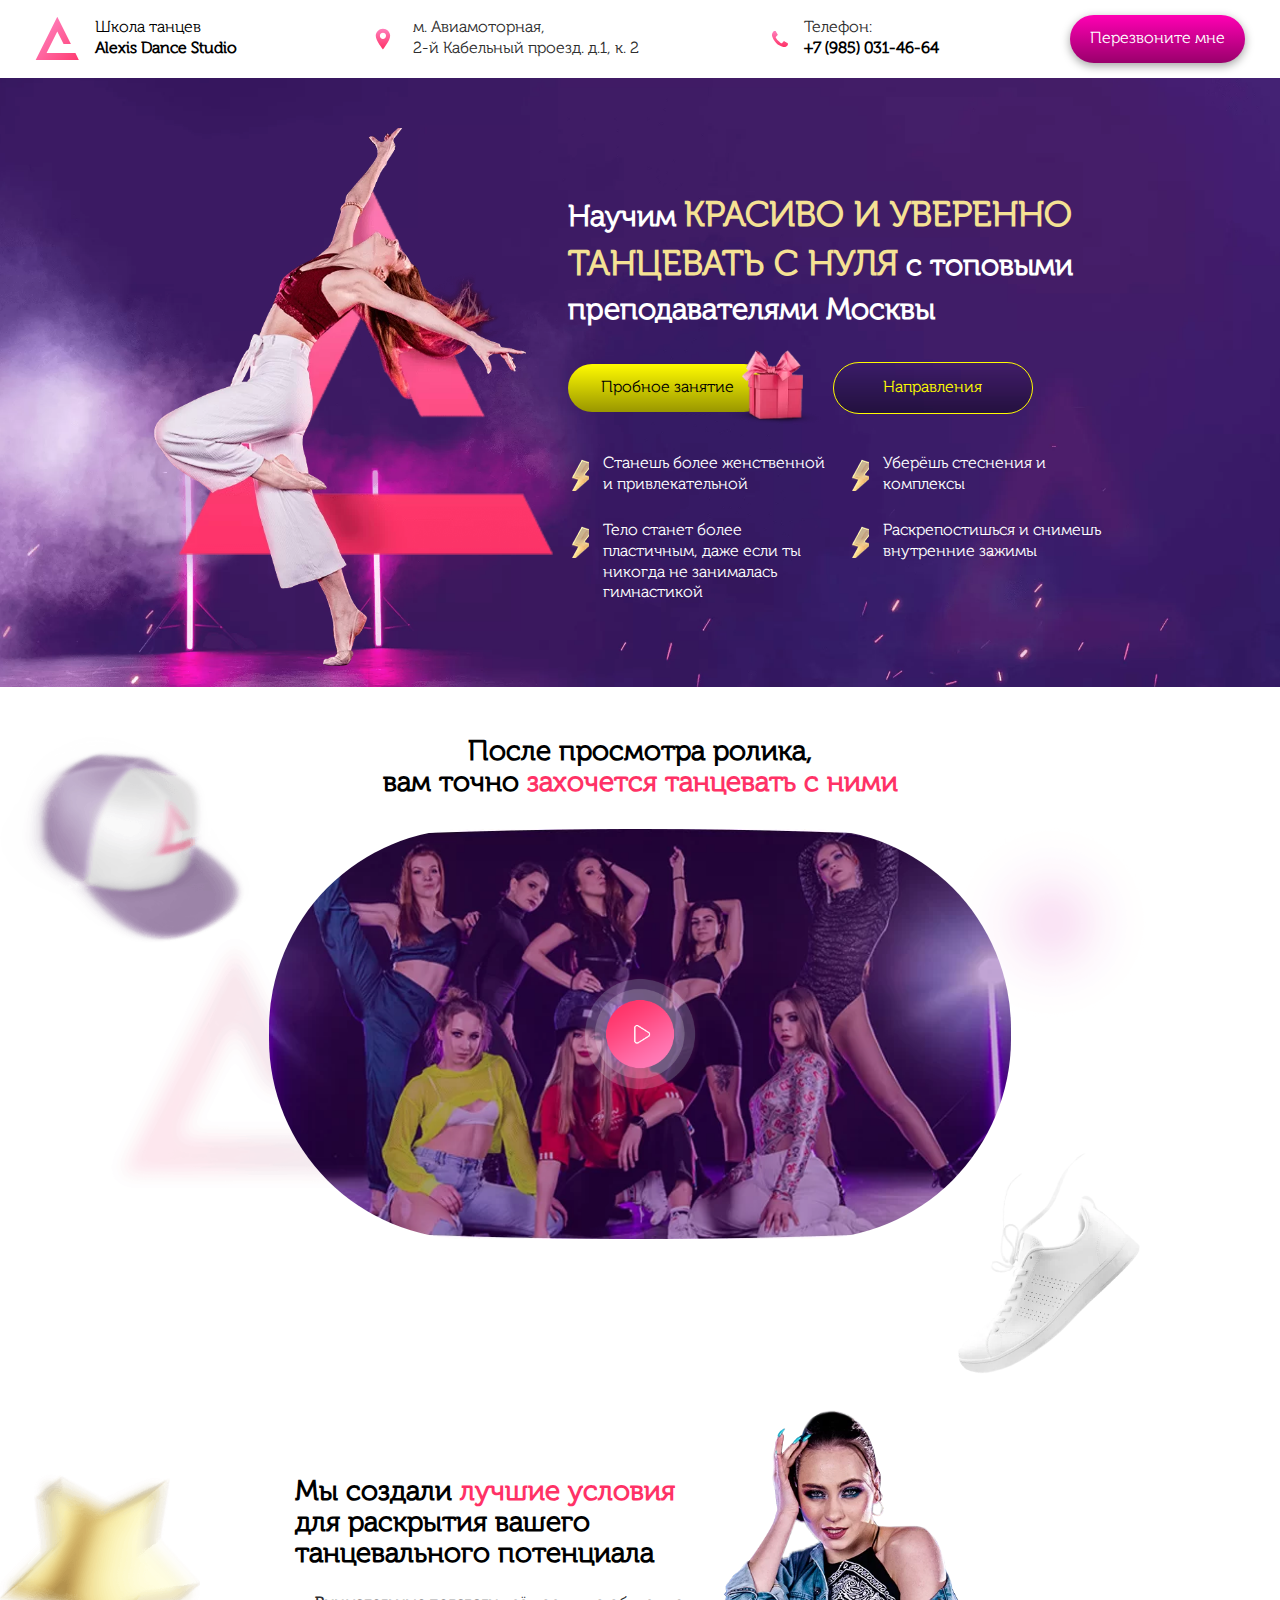
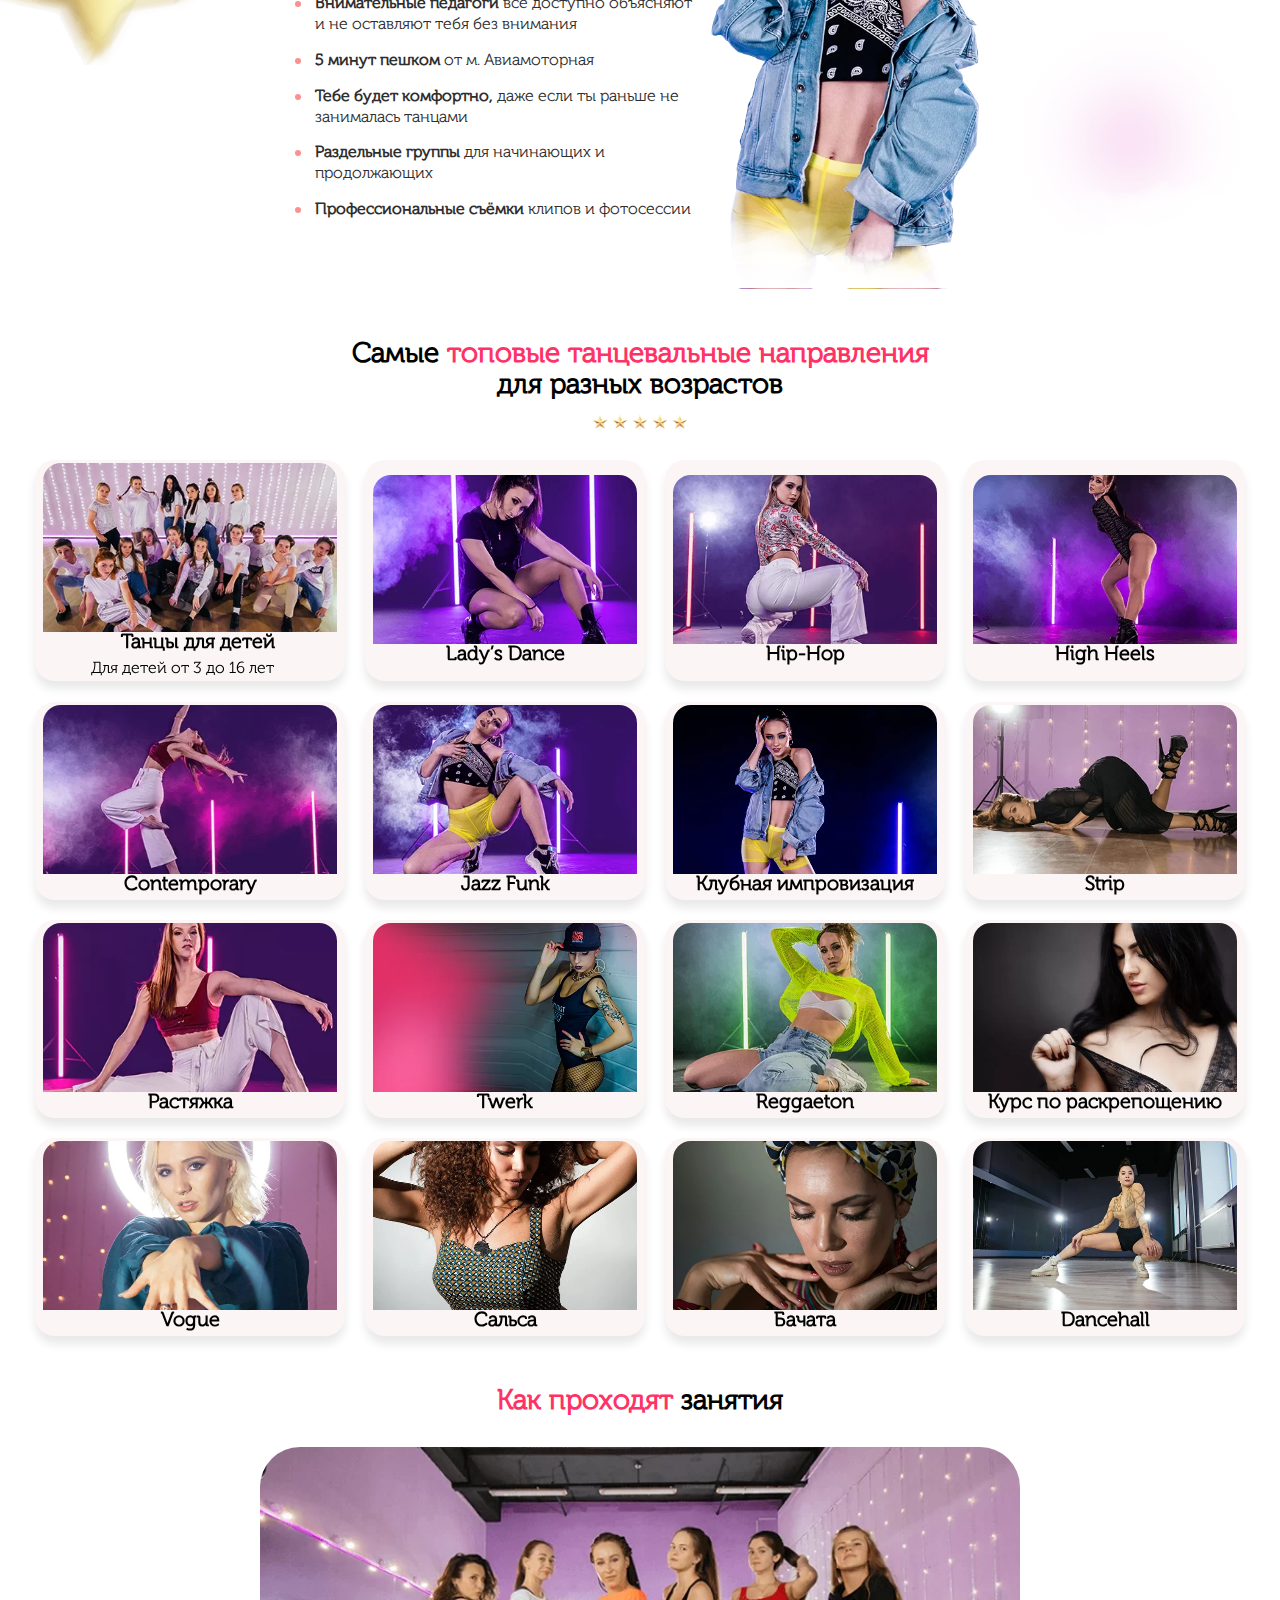
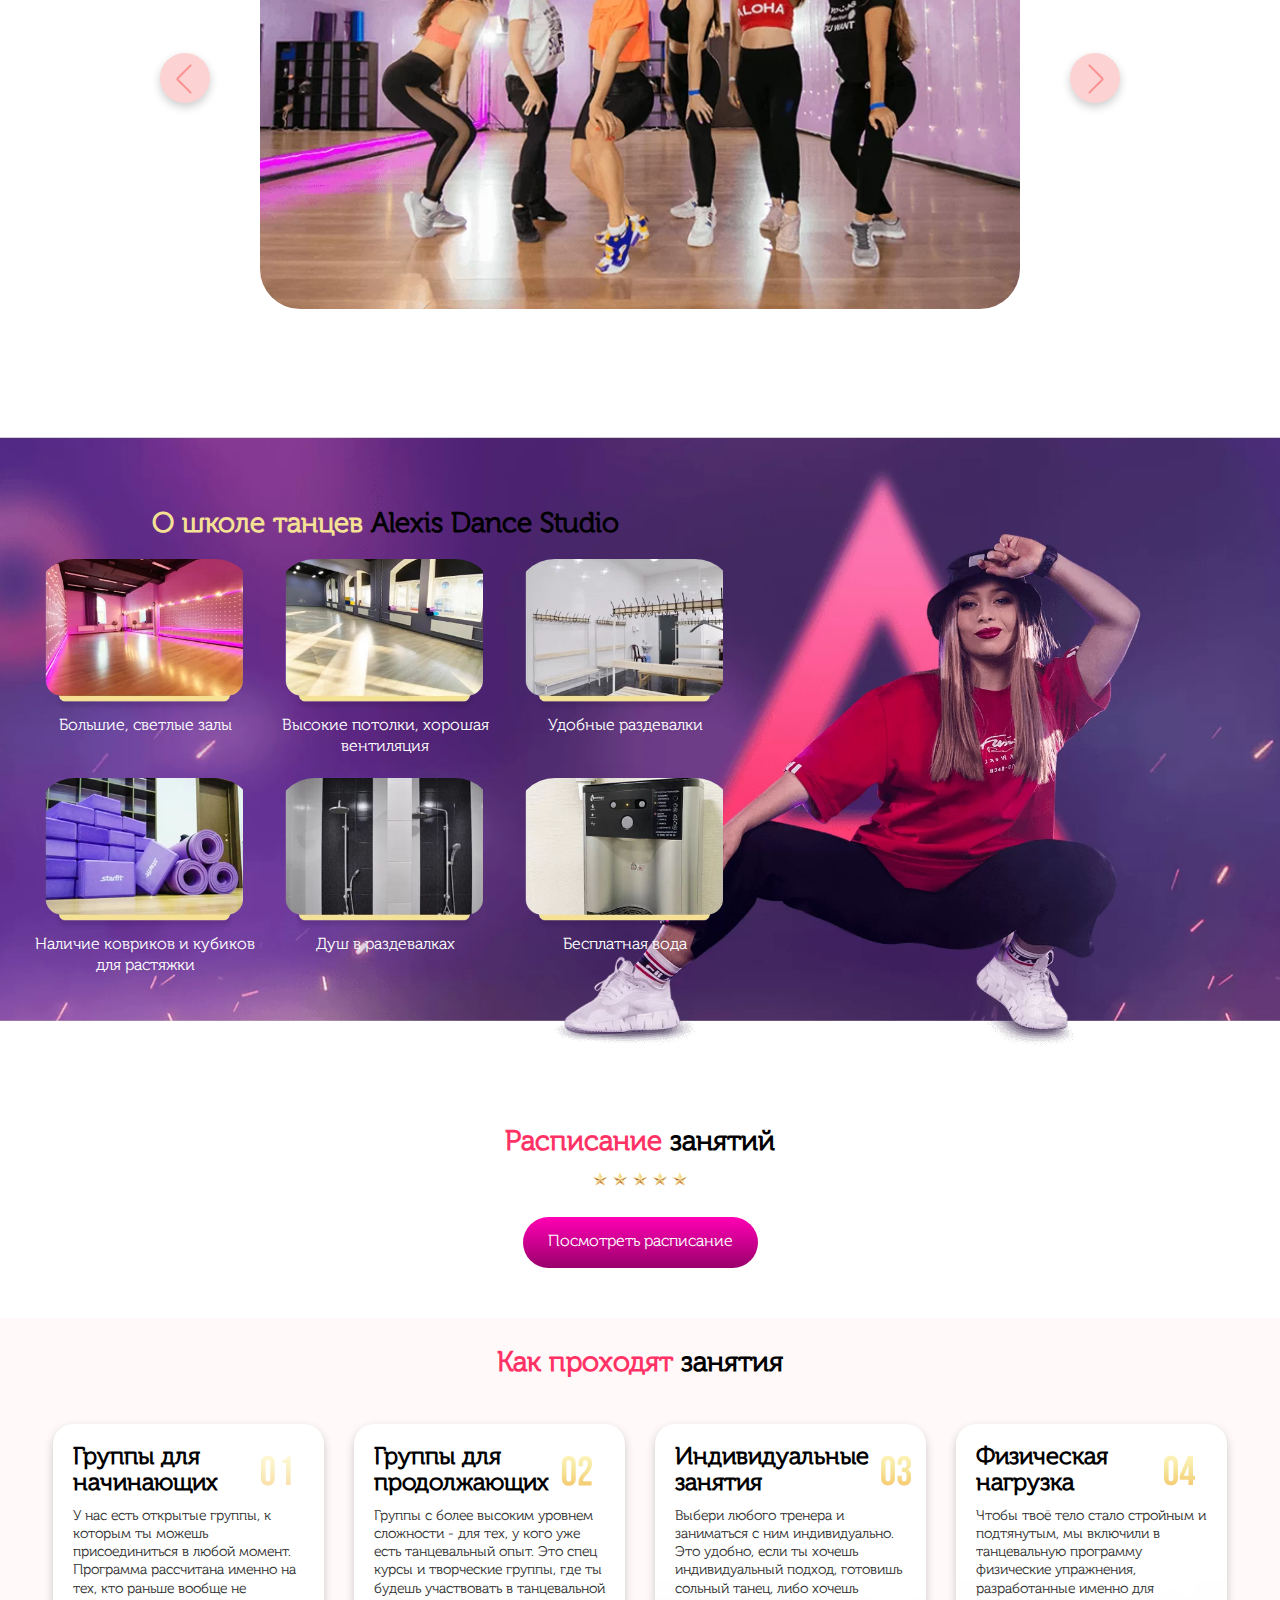
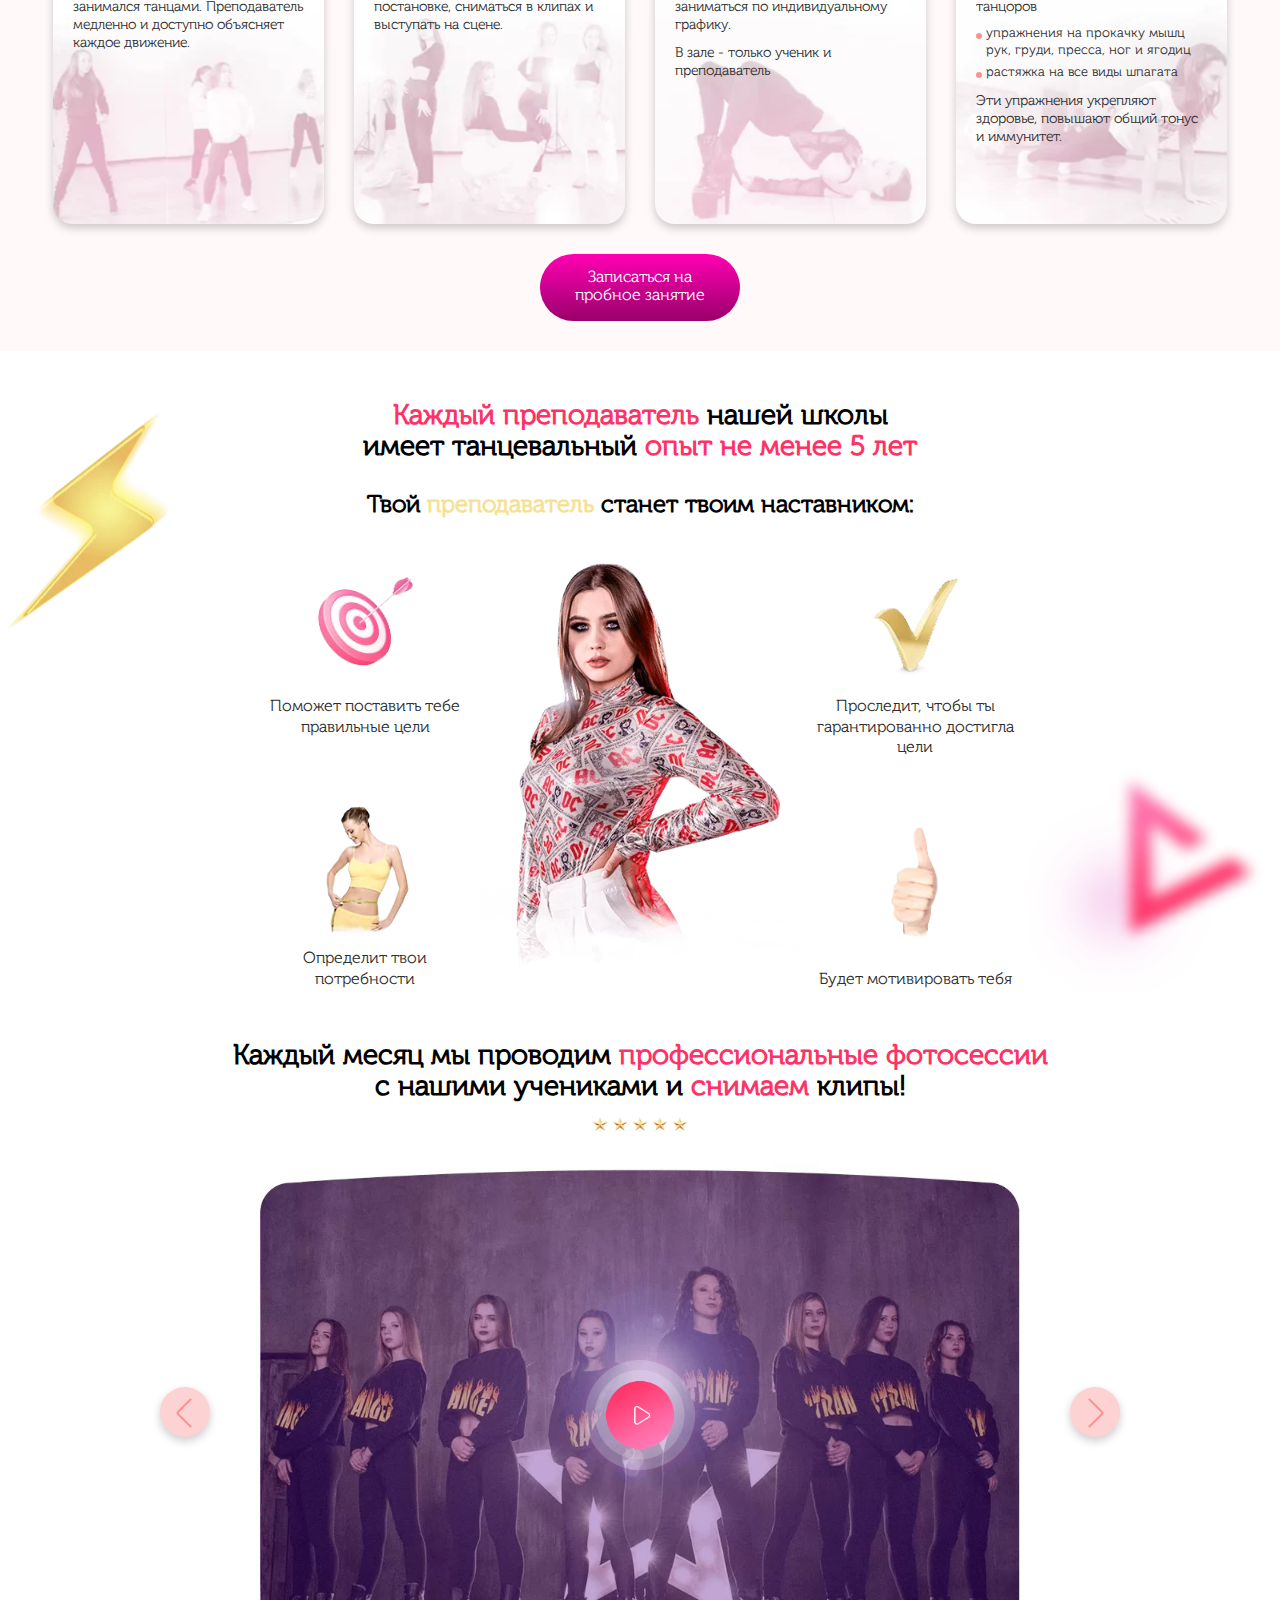
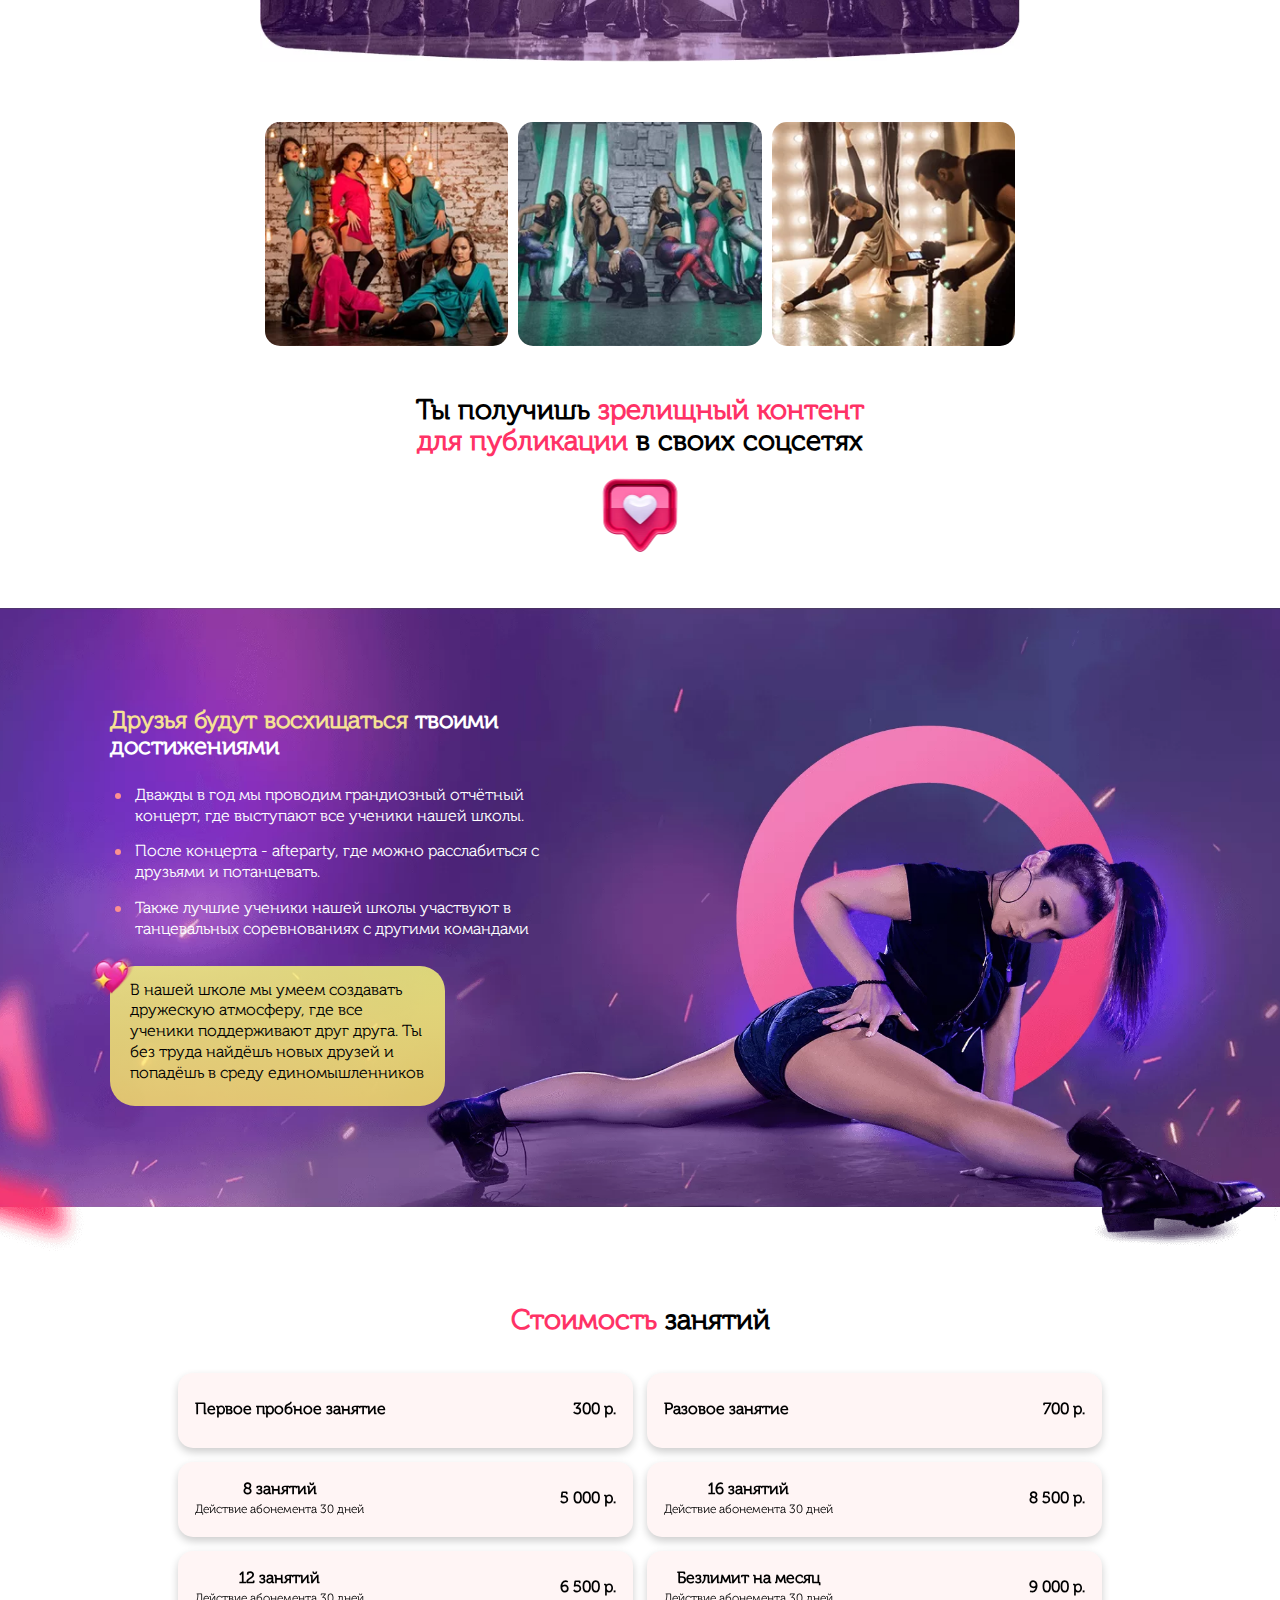
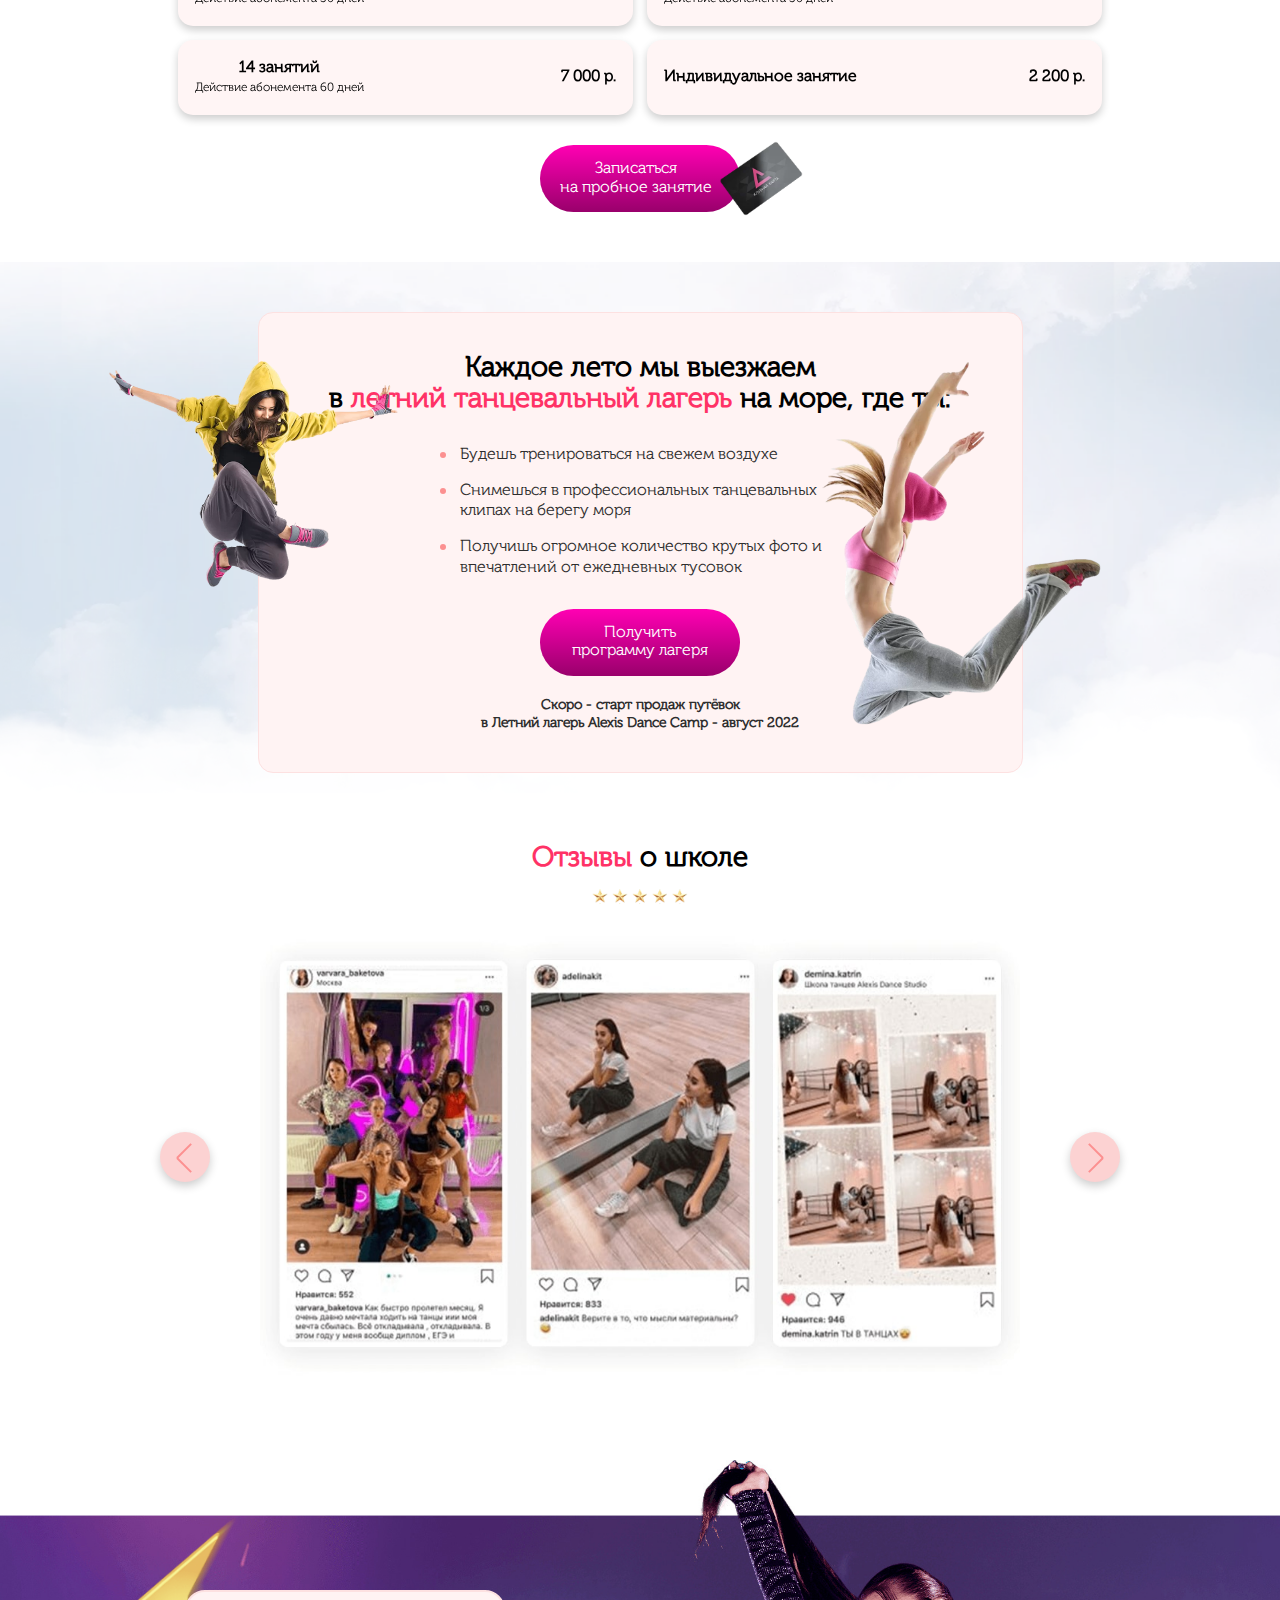
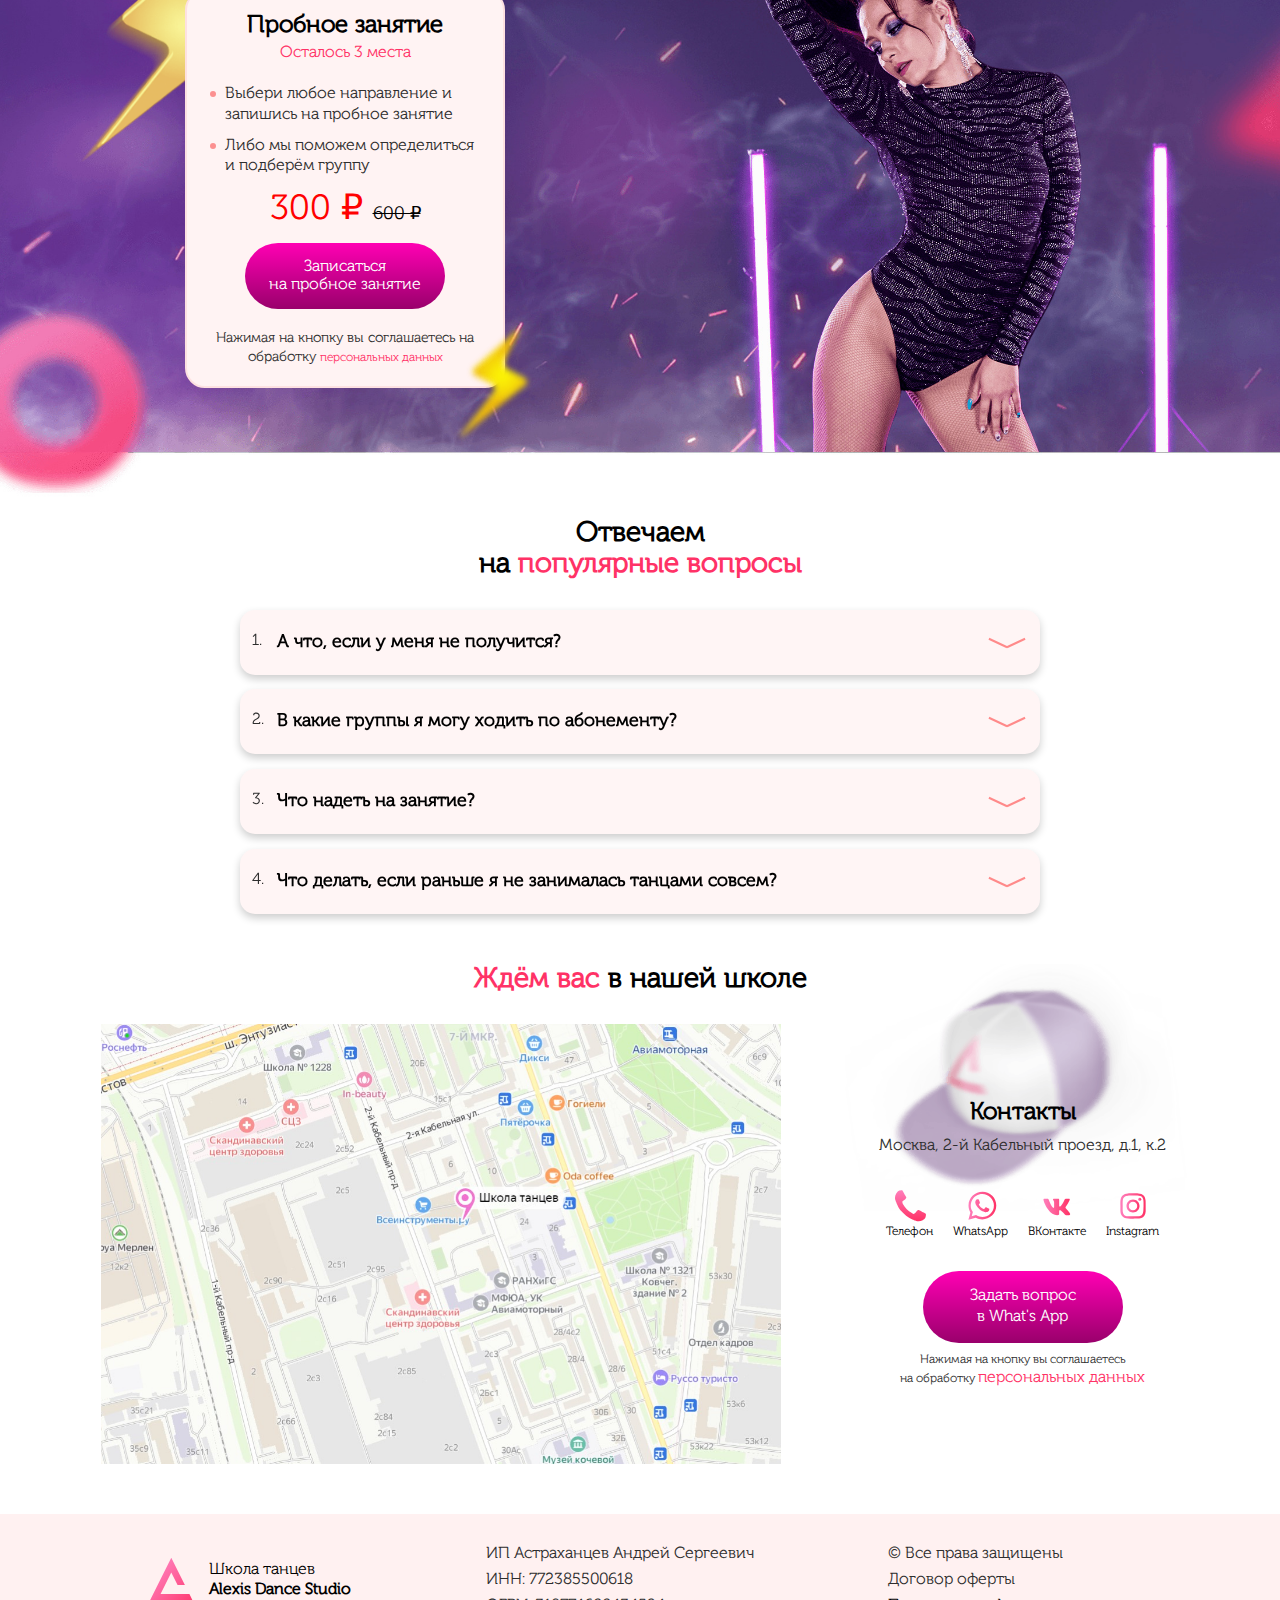
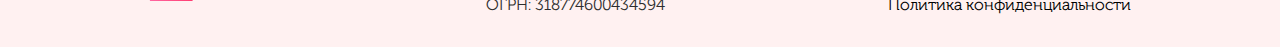
==== commit 58220e1f: "Add files via upload" ====
--- a/index.html
+++ b/index.html
@@ -33,13 +33,11 @@
                             </p>
                         </a>
 
-
                         <div class="header__maps">
 
-                            <a href="#popup-maps" aria-label="Открыть модальное окно с описанием как к нам пройти"
-                                class="header__maps-image popup-link">
+                            <button data-href="popup-maps" aria-label="Открыть модальное окно с описанием как к нам пройти" class="header__maps-image popup-link">
                                 <img src="images/svg/maps.svg" alt="">
-                            </a>
+                            </button>
 
                             <!-- modal-start -->
                             <div id="popup-maps" class="popup" role="alert">
@@ -50,9 +48,9 @@
                                             class="popup__close close-popup"></button>
 
                                         <div class="popup-maps">
-                                            <h2 class="popup-maps__title">
+                                            <b class="popup-maps__title">
                                                 Как к нам пройти от метро?
-                                            </h2>
+                                            </b>
                                             <p class="popup-maps__text">
                                                 Метро "Авиамоторная", центральный вагон. Из вагона - налево. После
                                                 турникетов и стеклянных дверей идите прямо, затем - второй поворот
@@ -100,9 +98,10 @@
 
                         <div class="header__callback">
 
-                            <a href="#feedback" class="header__callback-link pink-btn btn popup-link"
+                            <button data-href="feedback" class="header__callback-link pink-btn btn popup-link"
                                 aria-label="Открыть модальное окно, для заполнения формы обратной связи">Перезвоните
-                                мне</a>
+                                мне
+                            </button>
 
                             <!-- modal-start -->
                             <div id="feedback" class="popup" role="alert">
@@ -113,7 +112,7 @@
                                             aria-label="Кнопка закрыть модальное окно" type="button"></button>
 
                                         <div class="feedback__popup">
-                                            <form class="feedback__form" action="#" method="post">
+                                            <form class="feedback__form form" action="#" method="post">
 
                                                 <fieldset>
 
@@ -194,18 +193,18 @@
 
                             <div class="school-presentation__info">
 
-                                <p class="school-presentation__text">
+                                <h1 class="school-presentation__text">
                                     Научим <span class="text-yellow">КРАСИВО И УВЕРЕННО ТАНЦЕВАТЬ С НУЛЯ</span> c
                                     топовыми преподавателями Москвы
-                                </p>
+                                </h1>
 
                                 <div class="school-presentation__button">
-                                    <a href="#feedback-classes"
+                                    <button data-href="feedback-classes"
                                         class="school-presentation__trial yellow-btn btn popup-link">
                                         Пробное занятие
                                         <img src="images/school-presentation/gift.webp"
                                             alt="Подарочная картонная коробка розового цвета с бантом">
-                                    </a>
+                                    </button>
 
                                     <!-- modal-start -->
                                     <section id="feedback-classes" class="popup" role="alert">
@@ -216,14 +215,14 @@
                                                     aria-label="закрыть модальное окно кнопка"></button>
 
                                                 <div class="feedback__popup">
-                                                    <form class="feedback__form" action="#" method="post">
+                                                    <form class="feedback__form form" action="#" method="post">
 
                                                         <fieldset>
 
-                                                            <h3 class="feeadback-classes__title">
+                                                            <h2 class="feeadback-classes__title">
                                                                 <span class="text-pink">Записаться</span> на пробное
                                                                 занятие
-                                                            </h3>
+                                                            </h2>
 
                                                             <p class="feedback__heading">
                                                                 Мы свяжемся с вами и уточним, когда вам удобно прийти на
@@ -326,9 +325,9 @@
                                 <figure class="video-preview__image">
                                     <img class="video-preview__bg" src="images/background/video-preview_bg.webp"
                                         alt="Команда девушек танцовщиц">
-                                    <a class="video-preview__link popup-link" href="#video-preview">
+                                    <button data-href="video-preview" class="video-preview__link popup-link">
                                         <img src="images/video-preview/preview-play.png" alt="">
-                                    </a>
+                                    </button>
                                 </figure>
                                 <!-- modal-start -->
                                 <div id="video-preview" class="popup video-preview" role="alert">
@@ -406,22 +405,22 @@
                             <div class="dance-directions__inner">
 
                                 <div class="dance-directions__wrapper">
-                                    <a href="#dance-kids" class="dance-directions__item popup-link">
-
-                                        <figure class="dance-directions__image">
+                                    <button data-href="dance-kids" class="dance-directions__item popup-link">
+
+                                        <span class="dance-directions__image">
                                             <img src="images/dance-directions/dance-directions_1.webp"
                                                 alt="Фото детей и тренера">
-                                        </figure>
-
-                                        <div class="dance-directions__info">
-                                            <p class="dance-directions__text">
+                                        </span>
+
+                                        <span class="dance-directions__info">
+                                            <b class="dance-directions__text">
                                                 Танцы для детей
-                                            </p>
+                                            </b>
                                             <span class="dance-directions__span">
                                                 Для детей от 3 до 16 лет
                                             </span>
-                                        </div>
-                                    </a>
+                                        </span>
+                                    </button>
                                     <!-- modal-start -->
                                     <div id="dance-kids" class="popup popup__directions" role="alert">
 
@@ -442,17 +441,17 @@
                                 </div>
 
                                 <div class="dance-directions__wrapper">
-                                    <a href="#lady-dance" class="dance-directions__item popup-link">
-                                        <figure class="dance-directions__image">
+                                    <button data-href="lady-dance" class="dance-directions__item popup-link">
+                                        <span class="dance-directions__image">
                                             <img src="images/dance-directions/dance-directions_2.webp"
                                                 alt="Преподователь Анна Захарова">
-                                        </figure>
-                                        <div class="dance-directions__info">
-                                            <p class="dance-directions__text">
+                                        </span>
+                                        <span class="dance-directions__info">
+                                            <b class="dance-directions__text">
                                                 Lady’s Dance
-                                            </p>
-                                        </div>
-                                    </a>
+                                            </b>
+                                        </span>
+                                    </button>
                                     <!-- modal-start -->
                                     <section id="lady-dance" class="popup popup__directions" role="alert">
 
@@ -509,10 +508,10 @@
                                                                     </li>
                                                                 </ul>
 
-                                                                <a href="#feedback-classes__lady"
+                                                                <button data-href="feedback-classes__lady"
                                                                     class="directions__button pink-btn btn popup-link">
                                                                     Записаться на пробное занятие
-                                                                </a>
+                                                                </button>
 
                                                             </div>
 
@@ -562,10 +561,10 @@
                                                                     </li>
                                                                 </ul>
 
-                                                                <a href="#feedback-classes__lady"
+                                                                <button data-href="feedback-classes__lady"
                                                                     class="directions__button pink-btn btn popup-link">
                                                                     Записаться на пробное занятие
-                                                                </a>
+                                                                </button>
 
                                                             </div>
 
@@ -588,7 +587,7 @@
                                                     aria-label="закрыть модальное окно кнопка"></button>
 
                                                 <div class="feedback__popup">
-                                                    <form class="feedback__form" action="#" method="post">
+                                                    <form class="feedback__form form" action="#" method="post">
 
                                                         <fieldset class="feedback__trial-lesson">
                                                             <h3 class="feeadback-classes__title">
@@ -674,17 +673,17 @@
                                 </div>
 
                                 <div class="dance-directions__wrapper">
-                                    <a href="#hip-hop" class="dance-directions__item popup-link">
-                                        <figure class="dance-directions__image">
+                                    <button data-href="hip-hop" class="dance-directions__item popup-link">
+                                        <span class="dance-directions__image">
                                             <img src="images/dance-directions/dance-directions_3.webp"
                                                 alt="Кристина Мазэре">
-                                        </figure>
-                                        <div class="dance-directions__info">
-                                            <p class="dance-directions__text">
+                                        </span>
+                                        <span class="dance-directions__info">
+                                            <b class="dance-directions__text">
                                                 Hip-Hop
-                                            </p>
-                                        </div>
-                                    </a>
+                                            </b>
+                                        </span>
+                                    </button>
                                     <!-- modal-start -->
                                     <section id="hip-hop" class="popup popup__directions" role="alert">
 
@@ -741,10 +740,10 @@
                                                                     </li>
                                                                 </ul>
 
-                                                                <a href="#feedback-classes__hip-hop"
+                                                                <button data-href="feedback-classes__hip-hop"
                                                                     class="directions__button pink-btn btn popup-link">
                                                                     Записаться на пробное занятие
-                                                                </a>
+                                                                </button>
 
                                                             </div>
 
@@ -767,7 +766,7 @@
                                                     aria-label="закрыть модальное окно кнопка"></button>
 
                                                 <div class="feedback__popup">
-                                                    <form class="feedback__form" action="#" method="post">
+                                                    <form class="feedback__form form" action="#" method="post">
 
                                                         <fieldset class="feedback__trial-lesson">
                                                             <h3 class="feeadback-classes__title">
@@ -847,17 +846,17 @@
                                 </div>
 
                                 <div class="dance-directions__wrapper">
-                                    <a href="#high-heels" class="dance-directions__item popup-link">
-                                        <figure class="dance-directions__image">
+                                    <button data-href="high-heels" class="dance-directions__item popup-link">
+                                        <span class="dance-directions__image">
                                             <img src="images/dance-directions/dance-directions_4.webp"
                                                 alt="Преподователь Юлия Шкуренко">
-                                        </figure>
-                                        <div class="dance-directions__info">
-                                            <p class="dance-directions__text">
+                                        </span>
+                                        <span class="dance-directions__info">
+                                            <b class="dance-directions__text">
                                                 High Heels
-                                            </p>
-                                        </div>
-                                    </a>
+                                            </b>
+                                        </span>
+                                    </button>
                                     <!-- modal-start -->
                                     <section id="high-heels" class="popup popup__directions" role="alert">
 
@@ -914,10 +913,10 @@
                                                                     </li>
                                                                 </ul>
 
-                                                                <a href="#feedback-classes__high-heels"
+                                                                <button data-href="feedback-classes__high-heels"
                                                                     class="directions__button pink-btn btn popup-link">
                                                                     Записаться на пробное занятие
-                                                                </a>
+                                                                </button>
 
                                                             </div>
 
@@ -967,10 +966,10 @@
                                                                     </li>
                                                                 </ul>
 
-                                                                <a href="#feedback-classes__high-heels"
+                                                                <button data-href="feedback-classes__high-heels"
                                                                     class="directions__button pink-btn btn popup-link">
                                                                     Записаться на пробное занятие
-                                                                </a>
+                                                                </button>
 
                                                             </div>
 
@@ -1020,10 +1019,10 @@
                                                                     </li>
                                                                 </ul>
 
-                                                                <a href="#feedback-classes__high-heels"
+                                                                <button data-href="feedback-classes__high-heels"
                                                                     class="directions__button pink-btn btn popup-link">
                                                                     Записаться на пробное занятие
-                                                                </a>
+                                                                </button>
 
                                                             </div>
 
@@ -1073,10 +1072,10 @@
                                                                     </li>
                                                                 </ul>
 
-                                                                <a href="#feedback-classes__high-heels"
+                                                                <button data-href="feedback-classes__high-heels"
                                                                     class="directions__button pink-btn btn popup-link">
                                                                     Записаться на пробное занятие
-                                                                </a>
+                                                                </button>
 
                                                             </div>
 
@@ -1099,7 +1098,7 @@
                                                     aria-label="закрыть модальное окно кнопка"></button>
 
                                                 <div class="feedback__popup">
-                                                    <form class="feedback__form" action="#" method="post">
+                                                    <form class="feedback__form form" action="#" method="post">
 
                                                         <fieldset class="feedback__trial-lesson">
                                                             <h3 class="feeadback-classes__title">
@@ -1188,17 +1187,17 @@
                                 </div>
 
                                 <div class="dance-directions__wrapper">
-                                    <a href="#contemporary" class="dance-directions__item popup-link">
-                                        <figure class="dance-directions__image">
+                                    <button data-href="contemporary" class="dance-directions__item popup-link">
+                                        <span class="dance-directions__image">
                                             <img src="images/dance-directions/dance-directions_5.webp"
                                                 alt="Преподователь Ася Гурина">
-                                        </figure>
-                                        <div class="dance-directions__info">
-                                            <p class="dance-directions__text">
+                                        </span>
+                                        <span class="dance-directions__info">
+                                            <b class="dance-directions__text">
                                                 Contemporary
-                                            </p>
-                                        </div>
-                                    </a>
+                                            </b>
+                                        </span>
+                                    </button>
                                     <!-- modal-start -->
                                     <section id="contemporary" class="popup popup__directions" role="alert">
 
@@ -1255,10 +1254,10 @@
                                                                     </li>
                                                                 </ul>
 
-                                                                <a href="#feedback-classes__contemporary"
+                                                                <button data-href="feedback-classes__contemporary"
                                                                     class="directions__button pink-btn btn popup-link">
                                                                     Записаться на пробное занятие
-                                                                </a>
+                                                                </button>
 
                                                             </div>
 
@@ -1308,10 +1307,10 @@
                                                                     </li>
                                                                 </ul>
 
-                                                                <a href="#feedback-classes__contemporary"
+                                                                <button data-href="feedback-classes__contemporary"
                                                                     class="directions__button pink-btn btn popup-link">
                                                                     Записаться на пробное занятие
-                                                                </a>
+                                                                </button>
 
                                                             </div>
 
@@ -1334,7 +1333,7 @@
                                                     aria-label="закрыть модальное окно кнопка"></button>
 
                                                 <div class="feedback__popup">
-                                                    <form class="feedback__form" action="#" method="post">
+                                                    <form class="feedback__form form" action="#" method="post">
 
                                                         <fieldset class="feedback__trial-lesson">
                                                             <h3 class="feeadback-classes__title">
@@ -1417,17 +1416,17 @@
                                 </div>
 
                                 <div class="dance-directions__wrapper">
-                                    <a href="#jazz-funk" class="dance-directions__item popup-link">
-                                        <figure class="dance-directions__image">
+                                    <button data-href="jazz-funk" class="dance-directions__item popup-link">
+                                        <span class="dance-directions__image">
                                             <img src="images/dance-directions/dance-directions_6.webp"
                                                 alt="Преподователь Дарья Коробицына">
-                                        </figure>
-                                        <div class="dance-directions__info">
-                                            <p class="dance-directions__text">
+                                        </span>
+                                        <span class="dance-directions__info">
+                                            <b class="dance-directions__text">
                                                 Jazz Funk
-                                            </p>
-                                        </div>
-                                    </a>
+                                            </b>
+                                        </span>
+                                    </button>
                                     <!-- modal-start -->
                                     <section id="jazz-funk" class="popup popup__directions" role="alert">
 
@@ -1484,10 +1483,10 @@
                                                                     </li>
                                                                 </ul>
 
-                                                                <a href="#feedback-classes__jazz-funk"
+                                                                <button data-href="feedback-classes__jazz-funk"
                                                                     class="directions__button pink-btn btn popup-link">
                                                                     Записаться на пробное занятие
-                                                                </a>
+                                                                </button>
 
                                                             </div>
 
@@ -1537,10 +1536,10 @@
                                                                     </li>
                                                                 </ul>
 
-                                                                <a href="#feedback-classes__jazz-funk"
+                                                                <button data-href="feedback-classes__jazz-funk"
                                                                     class="directions__button pink-btn btn popup-link">
                                                                     Записаться на пробное занятие
-                                                                </a>
+                                                                </button>
 
                                                             </div>
 
@@ -1590,10 +1589,10 @@
                                                                     </li>
                                                                 </ul>
 
-                                                                <a href="#feedback-classes__jazz-funk"
+                                                                <button data-href="feedback-classes__jazz-funk"
                                                                     class="directions__button pink-btn btn popup-link">
                                                                     Записаться на пробное занятие
-                                                                </a>
+                                                                </button>
 
                                                             </div>
 
@@ -1616,7 +1615,7 @@
                                                     aria-label="закрыть модальное окно кнопка"></button>
 
                                                 <div class="feedback__popup">
-                                                    <form class="feedback__form" action="#" method="post">
+                                                    <form class="feedback__form form" action="#" method="post">
 
                                                         <fieldset class="feedback__trial-lesson">
                                                             <h3 class="feeadback-classes__title">
@@ -1702,17 +1701,17 @@
                                 </div>
 
                                 <div class="dance-directions__wrapper">
-                                    <a href="#club-improvisation" class="dance-directions__item popup-link">
-                                        <figure class="dance-directions__image">
+                                    <button data-href="club-improvisation" class="dance-directions__item popup-link">
+                                        <span class="dance-directions__image">
                                             <img src="images/dance-directions/dance-directions_7.webp"
                                                 alt="Преподователь Дарья Коробицына">
-                                        </figure>
-                                        <div class="dance-directions__info">
-                                            <p class="dance-directions__text">
+                                        </span>
+                                        <span class="dance-directions__info">
+                                            <b class="dance-directions__text">
                                                 Клубная импровизация
-                                            </p>
-                                        </div>
-                                    </a>
+                                            </b>
+                                        </span>
+                                    </button>
                                     <!-- modal-start -->
                                     <section id="club-improvisation" class="popup popup__directions" role="alert">
 
@@ -1769,10 +1768,10 @@
                                                                     </li>
                                                                 </ul>
 
-                                                                <a href="#feedback-classes__club-improvisation"
+                                                                <button data-href="feedback-classes__club-improvisation"
                                                                     class="directions__button pink-btn btn popup-link">
                                                                     Записаться на пробное занятие
-                                                                </a>
+                                                                </button>
 
                                                             </div>
 
@@ -1795,7 +1794,7 @@
                                                     aria-label="закрыть модальное окно кнопка"></button>
 
                                                 <div class="feedback__popup">
-                                                    <form class="feedback__form" action="#" method="post">
+                                                    <form class="feedback__form form" action="#" method="post">
 
                                                         <fieldset class="feedback__trial-lesson">
                                                             <h3 class="feeadback-classes__title">
@@ -1875,17 +1874,17 @@
                                 </div>
 
                                 <div class="dance-directions__wrapper">
-                                    <a href="#strip" class="dance-directions__item popup-link">
-                                        <figure class="dance-directions__image">
+                                    <button data-href="strip" class="dance-directions__item popup-link">
+                                        <span class="dance-directions__image">
                                             <img src="images/dance-directions/dance-directions_8.webp"
                                                 alt="Преподователь Мария Кузнецова">
-                                        </figure>
-                                        <div class="dance-directions__info">
-                                            <p class="dance-directions__text">
+                                        </span>
+                                        <span class="dance-directions__info">
+                                            <b class="dance-directions__text">
                                                 Strip
-                                            </p>
-                                        </div>
-                                    </a>
+                                            </b>
+                                        </span>
+                                    </button>
                                     <!-- modal-start -->
                                     <section id="strip" class="popup popup__directions" role="alert">
 
@@ -1948,10 +1947,10 @@
                                                                     </li>
                                                                 </ul>
 
-                                                                <a href="#feedback-classes__strip"
+                                                                <button data-href="feedback-classes__strip"
                                                                     class="directions__button pink-btn btn popup-link">
                                                                     Записаться на пробное занятие
-                                                                </a>
+                                                                </button>
 
                                                             </div>
 
@@ -2013,10 +2012,10 @@
                                                                     </li>
                                                                 </ul>
 
-                                                                <a href="#feedback-classes__strip"
+                                                                <button data-href="feedback-classes__strip"
                                                                     class="directions__button pink-btn btn popup-link">
                                                                     Записаться на пробное занятие
-                                                                </a>
+                                                                </button>
 
                                                             </div>
 
@@ -2066,10 +2065,10 @@
                                                                     </li>
                                                                 </ul>
 
-                                                                <a href="#feedback-classes__strip"
+                                                                <button data-href="feedback-classes__strip"
                                                                     class="directions__button pink-btn btn popup-link">
                                                                     Записаться на пробное занятие
-                                                                </a>
+                                                                </button>
 
                                                             </div>
 
@@ -2092,7 +2091,7 @@
                                                     aria-label="закрыть модальное окно кнопка"></button>
 
                                                 <div class="feedback__popup">
-                                                    <form class="feedback__form" action="#" method="post">
+                                                    <form class="feedback__form form" action="#" method="post">
 
                                                         <fieldset class="feedback__trial-lesson">
                                                             <h3 class="feeadback-classes__title">
@@ -2178,17 +2177,17 @@
                                 </div>
 
                                 <div class="dance-directions__wrapper">
-                                    <a href="#stretching" class="dance-directions__item popup-link">
-                                        <figure class="dance-directions__image">
+                                    <button data-href="stretching" class="dance-directions__item popup-link">
+                                        <span class="dance-directions__image">
                                             <img src="images/dance-directions/dance-directions_9.webp"
                                                 alt="Преподователь Ася Гурина">
-                                        </figure>
-                                        <div class="dance-directions__info">
-                                            <p class="dance-directions__text">
+                                        </span>
+                                        <span class="dance-directions__info">
+                                            <b class="dance-directions__text">
                                                 Растяжка
-                                            </p>
-                                        </div>
-                                    </a>
+                                            </b>
+                                        </span>
+                                    </button>
                                     <!-- modal-start -->
                                     <section id="stretching" class="popup popup__directions" role="alert">
 
@@ -2254,10 +2253,10 @@
                                                                     </li>
                                                                 </ul>
 
-                                                                <a href="#feedback-classes__stretching"
+                                                                <button data-href="feedback-classes__stretching"
                                                                     class="directions__button pink-btn btn popup-link">
                                                                     Записаться на пробное занятие
-                                                                </a>
+                                                                </button>
 
                                                             </div>
 
@@ -2307,10 +2306,10 @@
                                                                     </li>
                                                                 </ul>
 
-                                                                <a href="#feedback-classes__stretching"
+                                                                <button data-href="feedback-classes__stretching"
                                                                     class="directions__button pink-btn btn popup-link">
                                                                     Записаться на пробное занятие
-                                                                </a>
+                                                                </button>
 
                                                             </div>
 
@@ -2333,7 +2332,7 @@
                                                     aria-label="закрыть модальное окно кнопка"></button>
 
                                                 <div class="feedback__popup">
-                                                    <form class="feedback__form" action="#" method="post">
+                                                    <form class="feedback__form form" action="#" method="post">
 
                                                         <fieldset class="feedback__trial-lesson">
                                                             <h3 class="feeadback-classes__title">
@@ -2416,17 +2415,17 @@
                                 </div>
 
                                 <div class="dance-directions__wrapper">
-                                    <a href="#twerk" class="dance-directions__item popup-link">
-                                        <figure class="dance-directions__image">
+                                    <button data-href="twerk" class="dance-directions__item popup-link">
+                                        <span class="dance-directions__image">
                                             <img src="images/dance-directions/dance-directions_10.webp"
                                                 alt="Преподователь Варвара Форальберг">
-                                        </figure>
-                                        <div class="dance-directions__info">
-                                            <p class="dance-directions__text">
+                                        </span>
+                                        <span class="dance-directions__info">
+                                            <b class="dance-directions__text">
                                                 Twerk
-                                            </p>
-                                        </div>
-                                    </a>
+                                            </b>
+                                        </span>
+                                    </button>
                                     <!-- modal-start -->
                                     <section id="twerk" class="popup popup__directions" role="alert">
 
@@ -2483,10 +2482,10 @@
                                                                     </li>
                                                                 </ul>
 
-                                                                <a href="#feedback-classes__twerk"
+                                                                <button data-href="feedback-classes__twerk"
                                                                     class="directions__button pink-btn btn popup-link">
                                                                     Записаться на пробное занятие
-                                                                </a>
+                                                                </button>
 
                                                             </div>
 
@@ -2509,7 +2508,7 @@
                                                     aria-label="закрыть модальное окно кнопка"></button>
 
                                                 <div class="feedback__popup">
-                                                    <form class="feedback__form" action="#" method="post">
+                                                    <form class="feedback__form form" action="#" method="post">
 
                                                         <fieldset class="feedback__trial-lesson">
                                                             <h3 class="feeadback-classes__title">
@@ -2589,17 +2588,17 @@
                                 </div>
 
                                 <div class="dance-directions__wrapper">
-                                    <a href="#reggaeton" class="dance-directions__item popup-link">
-                                        <figure class="dance-directions__image">
+                                    <button data-href="reggaeton" class="dance-directions__item popup-link">
+                                        <span class="dance-directions__image">
                                             <img src="images/dance-directions/dance-directions_11.webp"
                                                 alt="Преподователь Кристина Новикова">
-                                        </figure>
-                                        <div class="dance-directions__info">
-                                            <p class="dance-directions__text">
+                                        </span>
+                                        <span class="dance-directions__info">
+                                            <b class="dance-directions__text">
                                                 Reggaeton
-                                            </p>
-                                        </div>
-                                    </a>
+                                            </b>
+                                        </span>
+                                    </button>
                                     <!-- modal-start -->
                                     <section id="reggaeton" class="popup popup__directions" role="alert">
 
@@ -2656,10 +2655,10 @@
                                                                     </li>
                                                                 </ul>
 
-                                                                <a href="#feedback-classes__reggaeton"
+                                                                <button data-href="feedback-classes__reggaeton"
                                                                     class="directions__button pink-btn btn popup-link">
                                                                     Записаться на пробное занятие
-                                                                </a>
+                                                                </button>
 
                                                             </div>
 
@@ -2709,10 +2708,10 @@
                                                                     </li>
                                                                 </ul>
 
-                                                                <a href="#feedback-classes__reggaeton"
+                                                                <button data-href="feedback-classes__reggaeton"
                                                                     class="directions__button pink-btn btn popup-link">
                                                                     Записаться на пробное занятие
-                                                                </a>
+                                                                </button>
 
                                                             </div>
 
@@ -2735,7 +2734,7 @@
                                                     aria-label="закрыть модальное окно кнопка"></button>
 
                                                 <div class="feedback__popup">
-                                                    <form class="feedback__form" action="#" method="post">
+                                                    <form class="feedback__form form" action="#" method="post">
 
                                                         <fieldset class="feedback__trial-lesson">
                                                             <h3 class="feeadback-classes__title">
@@ -2818,17 +2817,17 @@
                                 </div>
 
                                 <div class="dance-directions__wrapper">
-                                    <a href="#emancipation" class="dance-directions__item popup-link">
-                                        <figure class="dance-directions__image">
+                                    <button data-href="emancipation" class="dance-directions__item popup-link">
+                                        <span class="dance-directions__image">
                                             <img src="images/dance-directions/dance-directions_12.webp"
                                                 alt="Преподователь Виктория Борзова">
-                                        </figure>
-                                        <div class="dance-directions__info">
-                                            <p class="dance-directions__text">
+                                        </span>
+                                        <span class="dance-directions__info">
+                                            <b class="dance-directions__text">
                                                 Курс по раскрепощению
-                                            </p>
-                                        </div>
-                                    </a>
+                                            </b>
+                                        </span>
+                                    </button>
                                     <!-- modal-start -->
                                     <section id="emancipation" class="popup popup__directions" role="alert">
 
@@ -2885,10 +2884,10 @@
                                                                     </li>
                                                                 </ul>
 
-                                                                <a href="#feedback-classes__emancipation"
+                                                                <button data-href="feedback-classes__emancipation"
                                                                     class="directions__button pink-btn btn popup-link">
                                                                     Записаться на пробное занятие
-                                                                </a>
+                                                                </button>
 
                                                             </div>
 
@@ -2911,7 +2910,7 @@
                                                     aria-label="закрыть модальное окно кнопка"></button>
 
                                                 <div class="feedback__popup">
-                                                    <form class="feedback__form" action="#" method="post">
+                                                    <form class="feedback__form form" action="#" method="post">
 
                                                         <fieldset class="feedback__trial-lesson">
                                                             <h3 class="feeadback-classes__title">
@@ -2991,17 +2990,17 @@
                                 </div>
 
                                 <div class="dance-directions__wrapper">
-                                    <a href="#vogue" class="dance-directions__item popup-link">
-                                        <figure class="dance-directions__image">
+                                    <button data-href="vogue" class="dance-directions__item popup-link">
+                                        <span class="dance-directions__image">
                                             <img src="images/dance-directions/dance-directions_13.webp"
                                                 alt="Преподователь Арина Любимова">
-                                        </figure>
-                                        <div class="dance-directions__info">
-                                            <p class="dance-directions__text">
+                                        </span>
+                                        <span class="dance-directions__info">
+                                            <b class="dance-directions__text">
                                                 Vogue
-                                            </p>
-                                        </div>
-                                    </a>
+                                            </b>
+                                        </span>
+                                    </button>
                                     <!-- modal-start -->
                                     <section id="vogue" class="popup popup__directions" role="alert">
 
@@ -3058,10 +3057,10 @@
                                                                     </li>
                                                                 </ul>
 
-                                                                <a href="#feedback-classes__vogue"
+                                                                <button data-href="feedback-classes__vogue"
                                                                     class="directions__button pink-btn btn popup-link">
                                                                     Записаться на пробное занятие
-                                                                </a>
+                                                                </button>
 
                                                             </div>
 
@@ -3084,7 +3083,7 @@
                                                     aria-label="закрыть модальное окно кнопка"></button>
 
                                                 <div class="feedback__popup">
-                                                    <form class="feedback__form" action="#" method="post">
+                                                    <form class="feedback__form form" action="#" method="post">
 
                                                         <fieldset class="feedback__trial-lesson">
                                                             <h3 class="feeadback-classes__title">
@@ -3164,17 +3163,17 @@
                                 </div>
 
                                 <div class="dance-directions__wrapper">
-                                    <a href="#salsa" class="dance-directions__item popup-link">
-                                        <figure class="dance-directions__image">
+                                    <button data-href="salsa" class="dance-directions__item popup-link">
+                                        <span class="dance-directions__image">
                                             <img src="images/dance-directions/dance-directions_14.webp"
                                                 alt="Преподователь Марина Тарасова">
-                                        </figure>
-                                        <div class="dance-directions__info">
-                                            <p class="dance-directions__text">
+                                        </span>
+                                        <span class="dance-directions__info">
+                                            <b class="dance-directions__text">
                                                 Сальса
-                                            </p>
-                                        </div>
-                                    </a>
+                                            </b>
+                                        </span>
+                                    </button>
                                     <!-- modal-start -->
                                     <section id="salsa" class="popup popup__directions" role="alert">
 
@@ -3231,10 +3230,10 @@
                                                                     </li>
                                                                 </ul>
 
-                                                                <a href="#feedback-classes__salsa"
+                                                                <button data-href="feedback-classes__salsa"
                                                                     class="directions__button pink-btn btn popup-link">
                                                                     Записаться на пробное занятие
-                                                                </a>
+                                                                </button>
 
                                                             </div>
 
@@ -3257,7 +3256,7 @@
                                                     aria-label="закрыть модальное окно кнопка"></button>
 
                                                 <div class="feedback__popup">
-                                                    <form class="feedback__form" action="#" method="post">
+                                                    <form class="feedback__form form" action="#" method="post">
 
                                                         <fieldset class="feedback__trial-lesson">
                                                             <h3 class="feeadback-classes__title">
@@ -3337,17 +3336,17 @@
                                 </div>
 
                                 <div class="dance-directions__wrapper">
-                                    <a href="#bachata" class="dance-directions__item popup-link">
-                                        <figure class="dance-directions__image">
+                                    <button data-href="bachata" class="dance-directions__item popup-link">
+                                        <span class="dance-directions__image">
                                             <img src="images/dance-directions/dance-directions_15.webp"
                                                 alt="Преподователь Марина Тарасова">
-                                        </figure>
-                                        <div class="dance-directions__info">
-                                            <p class="dance-directions__text">
+                                        </span>
+                                        <span class="dance-directions__info">
+                                            <b class="dance-directions__text">
                                                 Бачата
-                                            </p>
-                                        </div>
-                                    </a>
+                                            </b>
+                                        </span>
+                                    </button>
                                     <!-- modal-start -->
                                     <section id="bachata" class="popup popup__directions" role="alert">
 
@@ -3404,10 +3403,10 @@
                                                                     </li>
                                                                 </ul>
 
-                                                                <a href="#feedback-classes__bachata"
+                                                                <button data-href="feedback-classes__bachata"
                                                                     class="directions__button pink-btn btn popup-link">
                                                                     Записаться на пробное занятие
-                                                                </a>
+                                                                </button>
 
                                                             </div>
 
@@ -3431,7 +3430,7 @@
                                                 <a class="popup__close " href="#header"></a>
 
                                                 <div class="feedback__popup">
-                                                    <form class="feedback__form" action="#" method="post">
+                                                    <form class="feedback__form form" action="#" method="post">
 
                                                         <fieldset class="feedback__trial-lesson">
                                                             <h3 class="feeadback-classes__title">
@@ -3511,17 +3510,17 @@
                                 </div>
 
                                 <div class="dance-directions__wrapper">
-                                    <a href="#dancehall" class="dance-directions__item popup-link">
-                                        <figure class="dance-directions__image">
+                                    <button data-href="dancehall" class="dance-directions__item popup-link">
+                                        <span class="dance-directions__image">
                                             <img src="images/dance-directions/dance-directions_16.webp"
                                                 alt="Преподователь Ирина Баранова">
-                                        </figure>
-                                        <div class="dance-directions__info">
-                                            <p class="dance-directions__text">
+                                        </span>
+                                        <span class="dance-directions__info">
+                                            <b class="dance-directions__text">
                                                 Dancehall
-                                            </p>
-                                        </div>
-                                    </a>
+                                            </b>
+                                        </span>
+                                    </button>
                                     <!-- modal-start -->
                                     <section id="dancehall" class="popup popup__directions" role="alert">
 
@@ -3578,10 +3577,10 @@
                                                                     </li>
                                                                 </ul>
 
-                                                                <a href="#feedback-classes__dancehall"
+                                                                <button data-href="feedback-classes__dancehall"
                                                                     class="directions__button pink-btn btn popup-link">
                                                                     Записаться на пробное занятие
-                                                                </a>
+                                                                </button>
 
                                                             </div>
 
@@ -3631,10 +3630,10 @@
                                                                     </li>
                                                                 </ul>
 
-                                                                <a href="#feedback-classes__dancehall"
+                                                                <button data-href="feedback-classes__dancehall"
                                                                     class="directions__button pink-btn btn popup-link">
                                                                     Записаться на пробное занятие
-                                                                </a>
+                                                                </button>
 
                                                             </div>
 
@@ -3657,7 +3656,7 @@
                                                     aria-label="закрыть модальное окно кнопка"></button>
 
                                                 <div class="feedback__popup">
-                                                    <form class="feedback__form" action="#" method="post">
+                                                    <form class="feedback__form form" action="#" method="post">
 
                                                         <fieldset class="feedback__trial-lesson">
                                                             <h3 class="feeadback-classes__title">
@@ -4037,9 +4036,9 @@
                                 </div>
 
                             </div>
-                            <a href="#pass-classes" class="pass-classes__link pink-btn btn popup-link">
+                            <button data-href="pass-classes" class="pass-classes__link pink-btn btn popup-link">
                                 Записаться на пробное занятие
-                            </a>
+                            </button>
                             <!-- modal-start -->
                             <section id="pass-classes" class="popup" role="alert">
 
@@ -4049,7 +4048,7 @@
                                             aria-label="закрыть модальное окно кнопка"></button>
 
                                         <div class="feedback__popup">
-                                            <form class="feedback__form" action="#" method="post">
+                                            <form class="feedback__form form" action="#" method="post">
 
                                                 <fieldset>
 
@@ -4316,14 +4315,14 @@
                             </h2>
                             <div class="cost-classes__inner">
 
-                                <a href="#feedback__trial-lesson" class="cost-classes__link item-hover popup-link">
-                                    <p class="cost-classes__text">
+                                <button data-href="feedback__trial-lesson" class="cost-classes__link item-hover popup-link">
+                                    <span class="cost-classes__text">
                                         Первое пробное занятие
-                                    </p>
-                                    <p class="cost-classes__text">
+                                    </span>
+                                    <span class="cost-classes__text">
                                         300 р.
-                                    </p>
-                                </a>
+                                    </span>
+                                </button>
                                 <!-- modal-start -->
                                 <section id="feedback__trial-lesson" class="popup">
 
@@ -4333,7 +4332,7 @@
                                                 aria-label="закрыть модальное окно кнопка"></button>
 
                                             <div class="feedback__popup">
-                                                <form class="feedback__form" action="#" method="post">
+                                                <form class="feedback__form form" action="#" method="post">
 
                                                     <h3 class="feeadback-classes__title">
                                                         <span class="text-pink">Записаться</span> на пробное занятие
@@ -4403,14 +4402,14 @@
                                 </section>
                                 <!-- modal-end -->
 
-                                <a href="#one-time_lesson" class="cost-classes__link item-hover popup-link">
-                                    <p class="cost-classes__text">
+                                <button data-href="one-time_lesson" class="cost-classes__link item-hover popup-link">
+                                    <span class="cost-classes__text">
                                         Разовое занятие
-                                    </p>
-                                    <p class="cost-classes__text">
+                                    </span>
+                                    <span class="cost-classes__text">
                                         700 р.
-                                    </p>
-                                </a>
+                                    </span>
+                                </button>
                                 <!-- modal-start -->
                                 <section id="one-time_lesson" class="popup">
 
@@ -4420,7 +4419,7 @@
                                                 aria-label="закрыть модальное окно кнопка"></button>
 
                                             <div class="feedback__popup">
-                                                <form class="feedback__form" action="#" method="post">
+                                                <form class="feedback__form form" action="#" method="post">
 
                                                     <h3 class="feeadback-classes__title">
                                                         Разовое занятие
@@ -4490,17 +4489,17 @@
                                 </section>
                                 <!-- modal-end -->
 
-                                <a href="#feedback__eight-lessons" class="cost-classes__link item-hover popup-link">
-                                    <p class="cost-classes__text">
+                                <button data-href="feedback__eight-lessons" class="cost-classes__link item-hover popup-link">
+                                    <span class="cost-classes__text">
                                         8 занятий
                                         <span class="cost-classes__subscription">
                                             Действие абонемента 30 дней
                                         </span>
-                                    </p>
-                                    <p class="cost-classes__text">
+                                    </span>
+                                    <span class="cost-classes__text">
                                         5 000 р.
-                                    </p>
-                                </a>
+                                    </span>
+                                </button>
                                 <!-- modal-start -->
                                 <section id="feedback__eight-lessons" class="popup">
 
@@ -4510,7 +4509,7 @@
                                                 aria-label="закрыть модальное окно кнопка"></button>
 
                                             <div class="feedback__popup">
-                                                <form class="feedback__form" action="#" method="post">
+                                                <form class="feedback__form form" action="#" method="post">
 
                                                     <h3 class="feeadback-classes__title">
                                                         Купить абонемент
@@ -4534,7 +4533,7 @@
                                                             <span class="feedback__phone-text feedback__text">Ваш
                                                                 телефон</span>
                                                             <input type="tel" name="feedback__eight-lessons-phone"
-                                                                value="phone" placeholder="+7 (999) 999-99-99">
+                                                                value="" placeholder="+7 (999) 999-99-99">
                                                         </label>
 
                                                     </fieldset>
@@ -4580,17 +4579,17 @@
                                 </section>
                                 <!-- modal-end -->
 
-                                <a href="#feedback__sixteen-classes" class="cost-classes__link item-hover popup-link">
-                                    <p class="cost-classes__text">
+                                <button data-href="feedback__sixteen-classes" class="cost-classes__link item-hover popup-link">
+                                    <span class="cost-classes__text">
                                         16 занятий
                                         <span class="cost-classes__subscription">
                                             Действие абонемента 30 дней
                                         </span>
-                                    </p>
-                                    <p class="cost-classes__text">
+                                    </span>
+                                    <span class="cost-classes__text">
                                         8 500 р.
-                                    </p>
-                                </a>
+                                    </span>
+                                </button>
                                 <!-- modal-start -->
                                 <section id="feedback__sixteen-classes" class="popup">
 
@@ -4600,7 +4599,7 @@
                                                 aria-label="закрыть модальное окно кнопка"></button>
 
                                             <div class="feedback__popup">
-                                                <form class="feedback__form" action="#" method="post">
+                                                <form class="feedback__form form" action="#" method="post">
 
                                                     <h3 class="feeadback-classes__title">
                                                         Купить абонемент
@@ -4617,14 +4616,14 @@
                                                             <span class="feedback__name-text feedback__text">Ваше
                                                                 имя</span>
                                                             <input type="text" name="feedback__sixsteen-lessons-name"
-                                                                value="name" placeholder="">
+                                                                value="" placeholder="">
                                                         </label>
 
                                                         <label>
                                                             <span class="feedback__phone-text feedback__text">Ваш
                                                                 телефон</span>
                                                             <input type="tel" name="feedback__sixsteen-lessons-phone"
-                                                                value="phone" placeholder="+7 (999) 999-99-99">
+                                                                value="" placeholder="+7 (999) 999-99-99">
                                                         </label>
 
                                                     </fieldset>
@@ -4670,17 +4669,17 @@
                                 </section>
                                 <!-- modal-end -->
 
-                                <a href="#feedback__twelve-classes" class="cost-classes__link item-hover popup-link">
-                                    <p class="cost-classes__text">
+                                <button data-href="feedback__twelve-classes" class="cost-classes__link item-hover popup-link">
+                                    <span class="cost-classes__text">
                                         12 занятий
                                         <span class="cost-classes__subscription">
                                             Действие абонемента 30 дней
                                         </span>
-                                    </p>
-                                    <p class="cost-classes__text">
+                                    </span>
+                                    <span class="cost-classes__text">
                                         6 500 р.
-                                    </p>
-                                </a>
+                                    </span>
+                                </button>
                                 <!-- modal-start -->
                                 <section id="feedback__twelve-classes" class="popup">
 
@@ -4690,7 +4689,7 @@
                                                 aria-label="закрыть модальное окно кнопка"></button>
 
                                             <div class="feedback__popup">
-                                                <form class="feedback__form" action="#" method="post">
+                                                <form class="feedback__form form" action="#" method="post">
 
                                                     <h3 class="feeadback-classes__title">
                                                         Купить абонемент
@@ -4760,17 +4759,17 @@
                                 </section>
                                 <!-- modal-end -->
 
-                                <a href="#feedback__unlimited-classes" class="cost-classes__link item-hover popup-link">
-                                    <p class="cost-classes__text">
+                                <button data-href="feedback__unlimited-classes" class="cost-classes__link item-hover popup-link">
+                                    <span class="cost-classes__text">
                                         Безлимит на месяц
                                         <span class="cost-classes__subscription">
                                             Действие абонемента 30 дней
                                         </span>
-                                    </p>
-                                    <p class="cost-classes__text">
+                                    </span>
+                                    <span class="cost-classes__text">
                                         9 000 р.
-                                    </p>
-                                </a>
+                                    </span>
+                                </button>
                                 <!-- modal-start -->
                                 <section id="feedback__unlimited-classes" class="popup">
 
@@ -4780,7 +4779,7 @@
                                                 aria-label="закрыть модальное окно кнопка"></button>
 
                                             <div class="feedback__popup">
-                                                <form class="feedback__form" action="#" method="post">
+                                                <form class="feedback__form form" action="#" method="post">
 
                                                     <h3 class="feeadback-classes__title">
                                                         Купить абонемент
@@ -4850,17 +4849,17 @@
                                 </section>
                                 <!-- modal-end -->
 
-                                <a href="#feedback__fourteen-classes" class="cost-classes__link item-hover popup-link">
-                                    <p class="cost-classes__text">
+                                <button data-href="feedback__fourteen-classes" class="cost-classes__link item-hover popup-link">
+                                    <span class="cost-classes__text">
                                         14 занятий
                                         <span class="cost-classes__subscription">
                                             Действие абонемента 60 дней
                                         </span>
-                                    </p>
-                                    <p class="cost-classes__text">
+                                    </span>
+                                    <span class="cost-classes__text">
                                         7 000 р.
-                                    </p>
-                                </a>
+                                    </span>
+                                </button>
                                 <!-- modal-start -->
                                 <section id="feedback__fourteen-classes" class="popup">
 
@@ -4870,7 +4869,7 @@
                                                 aria-label="закрыть модальное окно кнопка"></button>
 
                                             <div class="feedback__popup">
-                                                <form class="feedback__form" action="#" method="post">
+                                                <form class="feedback__form form" action="#" method="post">
 
                                                     <h3 class="feeadback-classes__title">
                                                         Купить абонемент
@@ -4940,14 +4939,14 @@
                                 </section>
                                 <!-- modal-end -->
 
-                                <a href="#feedback__individual-lesson" class="cost-classes__link item-hover popup-link">
-                                    <p class="cost-classes__text">
+                                <button data-href="feedback__individual-lesson" class="cost-classes__link item-hover popup-link">
+                                    <span class="cost-classes__text">
                                         Индивидуальное занятие
-                                    </p>
-                                    <p class="cost-classes__text">
+                                    </span>
+                                    <span class="cost-classes__text">
                                         2 200 р.
-                                    </p>
-                                </a>
+                                    </span>
+                                </button>
                                 <!-- modal-start -->
                                 <section id="feedback__individual-lesson" class="popup">
 
@@ -4957,7 +4956,7 @@
                                                 aria-label="закрыть модальное окно кнопка"></button>
 
                                             <div class="feedback__popup">
-                                                <form class="feedback__form" action="#" method="post">
+                                                <form class="feedback__form form" action="#" method="post">
 
                                                     <h3 class="feeadback-classes__title">
                                                         Купить абонемент
@@ -5028,12 +5027,12 @@
                                 <!-- modal-end -->
 
                             </div>
-                            <a href="#feedback-price" class="cost-classes__btn pink-btn btn popup-link">
+                            <button data-href="feedback-price" class="cost-classes__btn pink-btn btn popup-link">
                                 Записаться<br> на пробное занятие
-                                <figure class="cost-classes__image">
+                                <span class="cost-classes__image">
                                     <img src="images/cost-classes/cost-classes_card.webp" alt="Карта абонемента клуба">
-                                </figure>
-                            </a>
+                                </span>
+                            </button>
                             <!-- modal-start -->
                             <section id="feedback-price" class="popup" role="alert">
 
@@ -5043,7 +5042,7 @@
                                             aria-label="закрыть модальное окно кнопка"></button>
 
                                         <div class="feedback__popup">
-                                            <form class="feedback__form" action="#" method="post">
+                                            <form class="feedback__form form" action="#" method="post">
 
                                                 <fieldset>
 
@@ -5137,9 +5136,9 @@
                                             Получишь огромное количество крутых фото и впечатлений от ежедневных тусовок
                                         </li>
                                     </ul>
-                                    <a href="#camp-program" class="dance-camp__btn pink-btn btn popup-link">
+                                    <button data-href="camp-program" class="dance-camp__btn pink-btn btn popup-link">
                                         Получить<br> программу лагеря
-                                    </a>
+                                    </button>
 
                                     <!-- modal-start -->
                                     <section id="camp-program" class="popup">
@@ -5150,7 +5149,7 @@
                                                     aria-label="закрыть модальное окно кнопка"></button>
 
                                                 <div class="feedback__popup">
-                                                    <form class="feedback__form" action="#" method="post">
+                                                    <form class="feedback__form form" action="#" method="post">
 
                                                         <h3 class="feeadback-classes__title">
                                                             Получить программу танцевального лагеря
@@ -5300,9 +5299,9 @@
                                             <s>600 &#8381;</s>
                                         </span>
                                     </div>
-                                    <a href="#feedback-lesson" class="trial-lesson__btn pink-btn btn popup-link">
+                                    <button data-href="feedback-lesson" class="trial-lesson__btn pink-btn btn popup-link">
                                         Записаться<br>на пробное занятие
-                                    </a>
+                                    </button>
 
 
                                     <div class="trial-lesson__pol">
@@ -5333,7 +5332,7 @@
                                     aria-label="закрыть модальное окно кнопка"></button>
 
                                 <div class="feedback__popup">
-                                    <form class="feedback__form" action="#" method="post">
+                                    <form class="feedback__form form" action="#" method="post">
 
                                         <fieldset>
 
@@ -5412,10 +5411,11 @@
                                 <ol class="popular-questions__list">
 
                                     <li class="popular-questions__item item-hover">
-                                        <button type="button" class="popular-questions__heading">
+                                        <button type="button" data-name="accordeon-title" class="popular-questions__heading">
                                             А что, если у меня не получится?
                                         </button>
-                                        <p class="popular-questions__text">
+                                        <div class="popular-questions__text">
+                                            <p class="popular-questions__info">
                                             Мы существуем уже более 15 лет и за это время обучили более 2000 девушек
                                             классно и уверенно двигаться.
                                             У нас есть собственная методика, рассчитанная именно на новичков. Также наши
@@ -5423,52 +5423,59 @@
                                             занятия, чтобы вы могли повторить дома.
                                             На каждом занятии преподаватель медленно объясняет, как выполнять то или
                                             иное движение, так что вы сможете легко освоить любой стиль.
-                                        </p>
+                                            </p>
+                                        </div>
                                     </li>
 
                                     <li class="popular-questions__item item-hover">
-                                        <button type="button" class="popular-questions__heading">
+                                        <button type="button" data-name="accordeon-title" class="popular-questions__heading">
                                             В какие группы я могу ходить по абонементу?
                                         </button>
-                                        <p class="popular-questions__text">
-                                            Абонемент не привязан к конкретной группе, вы можете приобрести абонемент,
-                                            скажем, на 16 занятий и посещать любые группы. Занятия просто будут
-                                            списываться с вашего абонемента
-                                        </p>
+                                        <div class="popular-questions__text">
+                                            <p class="popular-questions__info">
+                                                Абонемент не привязан к конкретной группе, вы можете приобрести абонемент,
+                                                скажем, на 16 занятий и посещать любые группы. Занятия просто будут
+                                                списываться с вашего абонемента
+                                            </p>
+                                        </div>
                                     </li>
 
                                     <li class="popular-questions__item item-hover">
-                                        <button type="button" class="popular-questions__heading">
+                                        <button type="button" data-name="accordeon-title" class="popular-questions__heading">
                                             Что надеть на занятие?
                                         </button>
                                         <div class="popular-questions__text">
-                                            <h3 class="popular-questions__subheading">
-                                                Как правило, наши ученики одеваются на занятия таким образом:
-                                            </h3>
-                                            <ul class="popular-questions__sublist">
-                                                <li class="popular-questions__subitem list__item">
-                                                    на клубные направления: кеды, либо кроссовки, на стрип пластику:
-                                                    каблуки
-                                                </li>
-                                                <li class="popular-questions__subitem list__item">
-                                                    леггинсы, лосины, либо шорты
-                                                </li>
-                                                <li class="popular-questions__subitem list__item">
-                                                    футболка, топ
-                                                </li>
-                                            </ul>
+                                            <div class="popular-questions__info">
+                                                <h3 class="popular-questions__subheading">
+                                                    Как правило, наши ученики одеваются на занятия таким образом:
+                                                </h3>
+                                                <ul class="popular-questions__sublist">
+                                                    <li class="popular-questions__subitem list__item">
+                                                        на клубные направления: кеды, либо кроссовки, на стрип пластику:
+                                                        каблуки
+                                                    </li>
+                                                    <li class="popular-questions__subitem list__item">
+                                                        леггинсы, лосины, либо шорты
+                                                    </li>
+                                                    <li class="popular-questions__subitem list__item">
+                                                        футболка, топ
+                                                    </li>
+                                                </ul>
+                                            </div>
                                         </div>
                                     </li>
 
                                     <li class="popular-questions__item item-hover">
-                                        <button type="button" class="popular-questions__heading">
+                                        <button type="button" data-name="accordeon-title" class="popular-questions__heading">
                                             Что делать, если раньше я не занималась танцами совсем?
                                         </button>
-                                        <p class="popular-questions__text">
-                                            Согласитесь , мы же не ходим в парикмахерскую с уже готовой причёской?
-                                            Наша школа и рассчитана на тех, кто никогда не занимался танцами. Мы всему
-                                            обучаем с нуля. Можно заниматься с любым уровнем подготовки.
-                                        </p>
+                                        <div class="popular-questions__text">
+                                            <p class="popular-questions__info">
+                                                Согласитесь , мы же не ходим в парикмахерскую с уже готовой причёской?
+                                                Наша школа и рассчитана на тех, кто никогда не занимался танцами. Мы всему
+                                                обучаем с нуля. Можно заниматься с любым уровнем подготовки.
+                                            </p>
+                                        </div>
                                     </li>
 
                                 </ol>
@@ -5613,6 +5620,9 @@
         
         <script src="https://ajax.googleapis.com/ajax/libs/jquery/3.4.1/jquery.min.js"></script>
         <script src="js/slick.min.js"></script>
+        <script src="js/modal.js"></script>
+        <script src="js/accordeon.js"></script>
+        <script src="js/hidden-images.js"></script>
         <script src="js/main.js"></script>
 
     </body>
--- a/css/style.css
+++ b/css/style.css
@@ -81,7 +81,6 @@
     font-family: inherit;
     color: #000000;
     display: inline-block;
-    cursor: pointer;
     text-decoration: none;
     font-size: 16px;
 }
@@ -1156,6 +1155,7 @@
 
 .school-teacher__image img{
     width: 100%;
+    max-height: 440px;
 }
 
 
@@ -1220,6 +1220,7 @@
 
 .photoshoot__image img{
     width: 100%;
+    max-height: 506px;
 }
 
 .photoshoot__video-youtube {
@@ -1431,11 +1432,11 @@
     position: absolute;
     right: -70px;
     width: 100px;
-    height: 75px;
 }
 
 .cost-classes__image img{
     width: 100%;
+    max-height: 75px;
     -o-object-fit: contain;
        object-fit: contain;
 }
@@ -1819,8 +1820,12 @@
     width: 100%;
     max-width: 680px;
     height: 1px;
-    min-height: 440px;
+    height: 440px;
     margin-right: 20px;
+    background-image: url('../images/background/maps-bg.jpg');
+    background-size: cover;
+    background-repeat: no-repeat;
+    background-position: center center;
 }
 
 .welcome-school__contacts {
@@ -1836,9 +1841,18 @@
     margin-bottom: 30px;
 }
 
+.welcome-school__social {
+    display: flex;
+    align-items: center;
+    justify-content: space-between;
+}
+
+.welcome-school__social li {
+    margin: 0 10px 5px;
+}
+
 .welcome-school__link {
     display: inline-block;
-    margin: 0 10px 5px;
 }
 
 .welcome-school__link img {
@@ -2239,14 +2253,6 @@
     opacity: 1;
 }
 
-.popup__area{
-    position: absolute;
-    width: 100%;
-    height: 100%;
-    top: 0;
-    left: 0;
-}
-
 .popup__body {
     min-height: 100%;
     display: -webkit-box;
@@ -2425,6 +2431,7 @@
 
 .privacy-nav__item a {
     font-size: 20px;
+    color: #000000;
 }
 
 .privacy-nav__link {
@@ -2443,6 +2450,7 @@
 }
 
 .privacy__heading {
+    color: #000000;
     display: inline-block;
     font-size: 35px;
     line-height: 1;
@@ -3478,7 +3486,7 @@
         margin-bottom: 20px;
     }
 
-    .welcome-school__link{
+    .welcome-school__social li{
         margin: 0 5px 5px;
     }
 
